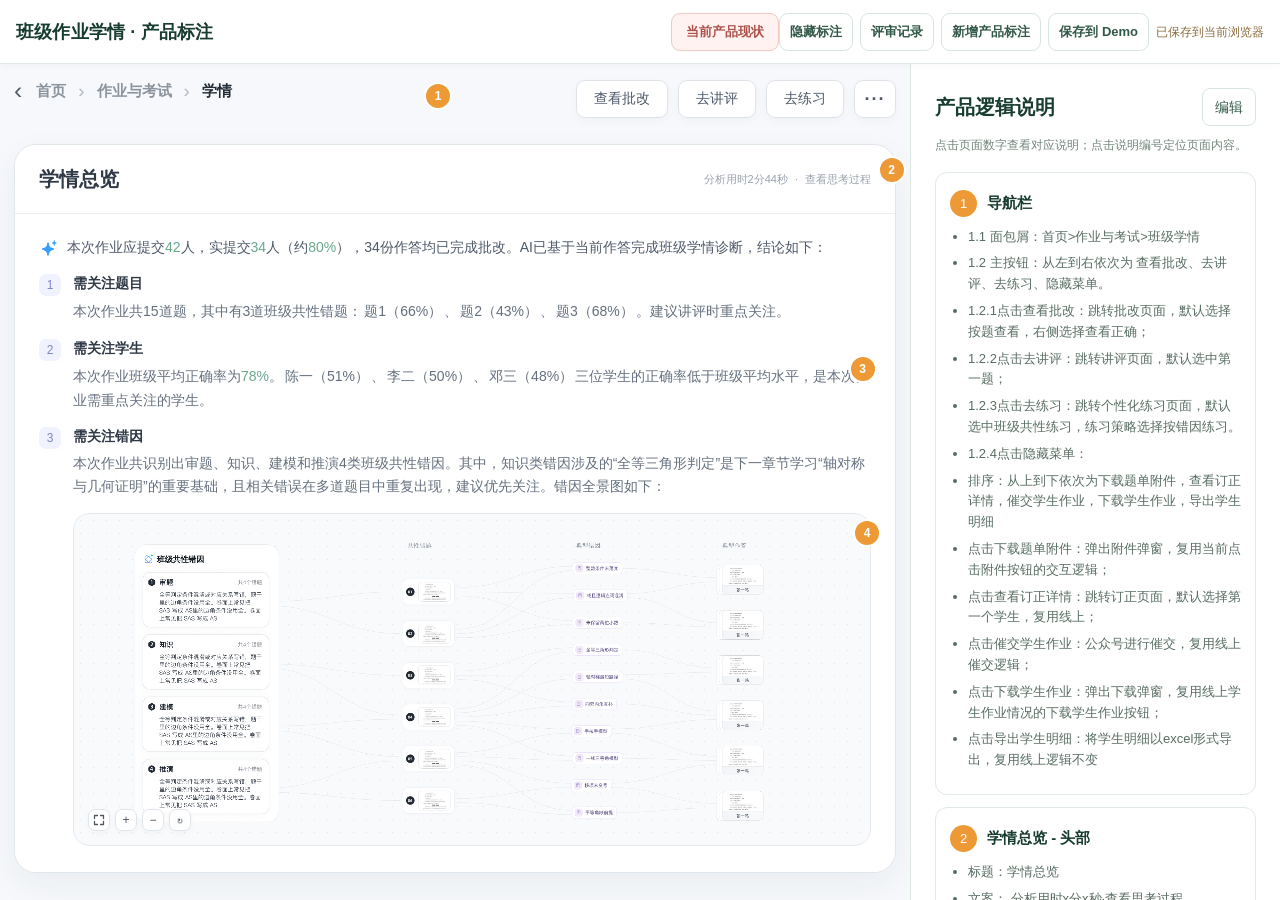
==== index.html @ 59b19a18 "Publish class homework learning report demo" ====
<!doctype html>
<html lang="zh-CN">
<head>
<meta charset="utf-8">
<meta name="viewport" content="width=device-width,initial-scale=1">
<title>飞象星球 · 智能作业</title>
<style>
:root{--blue:#237bff;--ink:#161d29}
*{box-sizing:border-box}
html,body{margin:0;min-height:100%;background:#fff!important;background-color:#fff!important}
body{font-family:-apple-system,BlinkMacSystemFont,"Segoe UI","PingFang SC","Microsoft YaHei",sans-serif;color:var(--ink)}
button{font:inherit}
.page{display:flex;min-height:100vh;overflow:hidden;background:#fff}
.left-sticker{flex:0 0 clamp(74px,9.28vh,180px);width:clamp(74px,9.28vh,180px);height:100vh;overflow:hidden;background:#fff}
.left-sticker img{display:block;width:100%;height:100%;object-fit:contain;object-position:left top}
.main{flex:1;min-width:0;min-height:100vh;overflow:hidden;background:#fff;background-color:#fff}
.header{height:104px;display:flex;justify-content:flex-end;align-items:flex-start;padding:32px 32px 0;background:#fff;background-color:#fff}
.header img{display:block;width:237px;height:42px;object-fit:contain;object-position:right top}
.content{width:min(1416px,calc(100% - 64px));margin:0 auto;background:#fff;background-color:#fff}
.welcome{display:block;width:515px;height:98px;object-fit:contain;object-position:left top;margin-top:36px}
.cards{display:grid;grid-template-columns:repeat(5,minmax(0,1fr));gap:clamp(14px,1.6vw,24px);width:100%;max-width:1416px;margin-top:44px}
.card{width:100%;height:auto;aspect-ratio:3/4;padding:0;border:0;border-radius:28px;background:transparent;cursor:pointer;overflow:hidden;box-shadow:0 6px 18px rgba(53,93,151,.05);transition:transform .22s ease,box-shadow .22s ease;position:relative;z-index:1}
.card img{display:block;width:100%;height:calc(100% + 6px);border-radius:28px;object-fit:cover;object-position:center top}
.card:hover{z-index:3;transform:scale(1.065);box-shadow:0 20px 36px rgba(53,93,151,.22)}
.next-screen{position:fixed;inset:0;z-index:50;display:flex;align-items:center;justify-content:center;overflow:hidden;background:#fff;cursor:pointer;pointer-events:auto}
.next-screen[hidden]{display:none}
.next-screen img{display:block;width:100vw;height:100vh;object-fit:contain}
@media(max-width:1500px){.cards{grid-template-columns:repeat(4,minmax(0,1fr));max-width:1104px}.card:last-child{grid-column:2}.content{width:min(1104px,calc(100% - 48px))}}
@media(max-width:1180px){.cards{grid-template-columns:repeat(3,minmax(0,1fr));max-width:840px}.card:last-child{grid-column:auto}.content{width:min(840px,calc(100% - 40px))}}
@media(max-width:900px){.header{padding-right:20px}.header img{width:190px;height:auto}.welcome{width:min(515px,100%);height:auto;margin-top:28px}.cards{grid-template-columns:repeat(2,minmax(0,1fr));max-width:552px}.content{width:calc(100% - 32px)}}
@media(max-width:620px){.header{height:82px;padding:20px 12px 0}.header img{width:170px}.content{width:calc(100% - 24px)}.welcome{margin-top:20px;width:100%}.cards{grid-template-columns:1fr;gap:16px;margin-top:32px}.card{width:min(264px,100%);margin:0 auto}.modal{padding:10px}}
</style>
<style>
.third-screen{position:fixed;inset:0;z-index:60;overflow:hidden;background:#fff;color:#161d29;font-family:-apple-system,BlinkMacSystemFont,"Segoe UI","PingFang SC","Microsoft YaHei",sans-serif}
.third-screen[hidden]{display:none}
.third-breadcrumb{position:absolute;top:3.1vh;left:2.7vw;display:flex;align-items:center;gap:clamp(10px,.75vw,22px);font-size:clamp(16px,.78vw,24px);font-weight:600;white-space:nowrap}
.crumb-back{font-size:clamp(26px,1.35vw,38px);font-weight:300;line-height:.7;margin-right:clamp(6px,.45vw,13px)}
.crumb-muted{color:#9ca1aa}
.crumb-chevron{color:#a4a8af;font-size:clamp(24px,1.15vw,34px);font-weight:300;line-height:.7}
.crumb-current{color:#20242b}
.third-divider{position:absolute;top:2.8vh;right:1.9vw;width:1px;height:2.5vh;background:#e9e9e9}
.third-user-bubble{position:absolute;top:7.6vh;right:19.9vw;padding:.88em 1.12em;border-radius:.9em;background:#D6EEFF;font-size:clamp(15px,.86vw,24px);font-weight:600;white-space:nowrap}
.third-response{position:absolute;top:16.2vh;left:23.1vw;right:19.9vw;display:flex;align-items:flex-start;gap:clamp(18px,1.1vw,32px);max-width:none}
.third-owl{display:block;flex:0 0 auto;width:clamp(54px,2.35vw,68px);height:clamp(54px,2.35vw,68px);object-fit:contain}
.third-response-text{flex:1;min-width:0;padding-top:.12em;font-size:clamp(16px,.82vw,24px);line-height:1.55;font-weight:400;white-space:normal;overflow-wrap:break-word}
.third-input-art{position:absolute;left:50%;bottom:2.2vh;display:block;width:min(43.05vw,1239px);height:auto;transform:translateX(-50%);pointer-events:none}
.global-back{position:fixed;left:clamp(18px,1.8vw,42px);bottom:clamp(18px,2.1vh,38px);z-index:100;display:grid;place-items:center;width:clamp(46px,3vw,58px);height:clamp(46px,3vw,58px);padding:0;border:1px solid rgba(34,50,72,.12);border-radius:50%;background:rgba(255,255,255,.96);color:#273344;box-shadow:0 8px 26px rgba(37,57,86,.16);cursor:pointer;transition:transform .18s ease,box-shadow .18s ease,background .18s ease;-webkit-appearance:none;appearance:none}
.global-back[hidden]{display:none}
.global-back:hover{transform:translateY(-2px) scale(1.04);background:#fff;box-shadow:0 12px 30px rgba(37,57,86,.22)}
.global-back:active{transform:translateY(0) scale(.97)}
.global-back-icon{display:block;font-size:clamp(24px,1.6vw,32px);font-weight:400;line-height:1;transform:translateY(-1px)}
</style>
<link rel="stylesheet" href="班级错因诊断CoT%20demo/assets/research-golden-v4.css?v=workflow-port-03">
<link rel="stylesheet" href="班级错因诊断CoT%20demo/assets/research-writing-school.css?v=workflow-port-03">
<script src="班级错因诊断CoT%20demo/assets/lucide-local.js" defer></script>
<script src="班级错因诊断CoT%20demo/assets/research-writing-school.js?v=workflow-port-05" defer></script>
<style>
.third-screen{overflow-x:hidden;overflow-y:auto}
.third-response{padding-bottom:0}
.third-response-text.workflow-response{--v4-blue:#F1F4F8;--v4-green:#F1F4F8;--v4-peach:#F1F4F8;--v4-boundary:#F1F4F8;padding-top:0;padding-bottom:clamp(150px,16vh,220px);font-size:14px;line-height:1.75}
.workflow-response .v4-stream{width:100%;min-width:0}
.workflow-response .v4-turn--canvas{grid-template-columns:minmax(0,1fr);gap:0;padding:0}
.workflow-response .v4-turn--canvas>.v4-avatar{display:none}
.workflow-response .v4-turn--canvas>.v4-turn-main{grid-column:1}
.workflow-response .v4-turn-lead{max-width:none;margin-top:0}
.workflow-response .v4-research-canvas{width:100%;margin-top:28px}
.third-user-bubble,.third-response{opacity:0;transform:translateY(12px);transition:opacity .38s ease,transform .38s ease}
.third-screen.is-user-visible .third-user-bubble{opacity:1;transform:translateY(0)}
.third-screen.is-ai-visible .third-response{opacity:1;transform:translateY(0)}
.workflow-response .v4-turn-lead{margin:0 0 22px;font-size:clamp(16px,.82vw,24px);line-height:1.55;color:#161d29}
.workflow-response .v4-research-canvas{background:#fff!important}
.workflow-response .v4-canvas-head,.workflow-response .v4-canvas-foot{background:#fff!important}
.third-user-bubble,
.workflow-response .v4-canvas-state,
.workflow-response .v4-canvas-state i,
.workflow-response .v4-stage-marker,
.workflow-response .v4-research-stage.is-complete .v4-stage-marker,
.workflow-response .v4-stage-heading-side small,
.workflow-response .v4-activity,
.workflow-response .v4-activity header,
.workflow-response .v4-research-contract,
.workflow-response .v4-boundary-note,
.workflow-response .v4-summary-check,
.workflow-response .v4-funnel,
.workflow-response .v4-state,
.workflow-response .v4-state.is-calibrated,
.workflow-response .v4-evidence-row.is-support,
.workflow-response .v4-evidence-row.is-limit,
.workflow-response .v4-evidence-row.is-review,
.workflow-response .v4-calibrated,
.workflow-response .v4-support-row>span,
.workflow-response .v4-chain-record,
.workflow-response .v4-source-grid,
.workflow-response .v4-analysis-table,
.workflow-response .v4-analysis-table th,
.workflow-response .v4-lineage-flow,
.workflow-response .v4-index-axis,
.workflow-response .v4-standard-map>div,
.workflow-response .v4-index-result,
.workflow-response .v4-triple-note article,
.workflow-response .v4-job-list,
.workflow-response .v4-job-status,
.workflow-response .v4-discovery-grid article,
.workflow-response .v4-discovery-grid article:nth-child(2),
.workflow-response .v4-evidence-scan,
.workflow-response .v4-conflict-callout,
.workflow-response .v4-chain-step>span,
.workflow-response .v4-chain-step>div,
.workflow-response .v4-chain-step.is-support>span,
.workflow-response .v4-chain-step.is-support>div,
.workflow-response .v4-chain-step.is-limit>span,
.workflow-response .v4-chain-step.is-limit>div,
.workflow-response .v4-chain-step.is-final>span,
.workflow-response .v4-chain-step.is-final>div,
.workflow-response .v4-cross-row,
.workflow-response .v4-hypothesis-list article,
.workflow-response .v4-boundary-strip,
.workflow-response .v4-dimension-grid,
.workflow-response .v4-dimension-grid b.is-strong,
.workflow-response .v4-dimension-grid b.is-medium,
.workflow-response .v4-dimension-grid b.is-weak,
.workflow-response .v4-plan-column,
.workflow-response .v4-final-boundary,
.workflow-response .v4-report-sections{background:#F1F4F8!important}
.workflow-response .v4-research-canvas[data-intro-pending="true"]{display:none}
.third-input-art{position:fixed;z-index:75;opacity:0;transform:translateX(-50%) translateY(18px);transition:opacity .3s ease,transform .3s ease}
.third-screen.is-workflow-complete .third-input-art{opacity:1;transform:translateX(-50%) translateY(0)}
.landing-screen{position:fixed;inset:0;z-index:90;overflow:hidden;background:#fff}
.landing-screen[hidden]{display:none}
.landing-canvas{position:absolute;inset:0;width:100vw;height:100vh;overflow:hidden;background:#fff}
.landing-base{position:absolute;inset:0;display:block;width:100%;height:100%;object-fit:fill;pointer-events:none;user-select:none}
.landing-breadcrumb{position:absolute;left:2.2222%;top:2.2051%;display:block;width:22.2222%;height:auto;pointer-events:none;user-select:none}
.landing-tabs{position:absolute;left:43.6806%;top:2.2051%;display:block;width:12.6389%;height:auto;pointer-events:none;user-select:none}
.landing-reveal{position:absolute;left:1.3194%;top:8.2139%;width:97.3611%;height:90.0221%;overflow:hidden;pointer-events:none}
.landing-art{display:block;width:100%;height:100%;object-fit:contain;object-position:center center;clip-path:inset(0 90% 0 0);will-change:clip-path;transition:opacity .12s ease}
.landing-art-highlight{position:absolute;inset:0;display:block;width:100%;height:100%;object-fit:contain;object-position:center center;opacity:0;pointer-events:none;user-select:none;transition:opacity .12s ease}
.landing-screen.is-revealing .landing-art{animation:landing-unfold 5s cubic-bezier(.22,.72,.2,1) forwards}
.landing-screen.has-question-toggled .landing-art{animation:none!important;clip-path:inset(0)!important;opacity:0}
.landing-screen.has-question-toggled .landing-art-highlight{opacity:1}
.landing-question-toggle-hit{position:absolute;left:11.3%;top:12%;z-index:7;width:12.4%;height:84%;padding:0;border:0;background:transparent;cursor:pointer;-webkit-appearance:none;appearance:none}
.landing-question-toggle-hit:focus{outline:none}
.landing-question-toggle-hit:focus-visible{border-radius:24px;box-shadow:0 0 0 3px rgba(99,75,215,.2)}
.landing-detail-hit{position:absolute;left:50%;top:2.2051%;z-index:7;width:6.3195%;aspect-ratio:182/72;padding:0;border:0;background:transparent;cursor:pointer;-webkit-appearance:none;appearance:none}
.detail-screen{position:fixed;inset:0;z-index:95;overflow:hidden;background:#fff}
.detail-screen[hidden]{display:none}
.detail-page{position:absolute;inset:0;width:100vw;height:100vh;overflow:hidden;background:#fff}
.detail-page::before{content:"";position:absolute;left:0;right:0;top:0;z-index:3;height:6.65%;background:#fff;pointer-events:none}
.detail-base{position:absolute;inset:0;z-index:0;display:block;width:100%;height:100%;object-fit:fill;pointer-events:none;user-select:none}
.detail-content-scroll{position:absolute;left:20%;top:8.7%;z-index:1;width:66.5%;height:87.2%;overflow-x:hidden;overflow-y:auto;overscroll-behavior:contain;scrollbar-width:none;-ms-overflow-style:none;background:transparent;border-radius:1.5vw}
.detail-content-scroll::-webkit-scrollbar{display:none;width:0;height:0}
.detail-content{display:block;width:100%;max-width:none;height:auto;aspect-ratio:auto;margin:0;object-fit:contain;pointer-events:none;user-select:none}
.detail-index{position:absolute;left:2.15%;top:33.1%;z-index:2;display:block;width:clamp(180px,9.7vw,310px);height:auto;pointer-events:none;user-select:none}
.detail-ai{position:absolute;right:.42%;bottom:.32%;z-index:2;display:block;width:clamp(66px,4.2vw,152px);height:auto;pointer-events:none;user-select:none}
.detail-breadcrumb{position:absolute;left:2.2222%;top:1.2%;z-index:4;display:block;width:18.9%;height:auto;pointer-events:none;user-select:none}
.detail-tabs{position:absolute;left:44.62%;top:1.2%;z-index:4;display:block;width:10.76%;height:auto;pointer-events:none;user-select:none}
.detail-summary-hit{position:absolute;left:44.62%;top:1.2%;z-index:5;width:5.38%;height:2.94%;padding:0;border:0;background:transparent;cursor:pointer;-webkit-appearance:none;appearance:none}
.diagnosis-ai-trigger{position:absolute;right:1.15%;bottom:1.15%;z-index:8;width:clamp(54px,4.4vw,90px);aspect-ratio:1;padding:0;border:0;border-radius:50%;background:transparent;cursor:pointer;-webkit-appearance:none;appearance:none}
.ai-float{position:fixed;inset:0;z-index:140;display:block;width:100vw;height:100vh;padding:0;border:0;background:#fff;cursor:pointer;-webkit-appearance:none;appearance:none}
.ai-float[hidden]{display:none}
.ai-float-image{display:block;width:100%;height:100%;object-fit:cover;object-position:center;pointer-events:none;user-select:none}
@keyframes landing-unfold{0%{clip-path:inset(0 90% 0 0)}100%{clip-path:inset(0 0 0 0)}}
@media(max-width:1100px){.third-response{left:14vw;right:7vw}.third-user-bubble{right:7vw}}
@media(max-width:720px){.third-response{left:5vw;right:4vw;gap:12px}.third-owl{width:36px;height:36px}.third-user-bubble{right:4vw;max-width:70vw;white-space:normal}.third-input-art{width:76vw}}
</style>
<style id="generation-flow-v2">
.third-screen{background:radial-gradient(circle at 54% 23%,rgba(185,255,246,.6) 0,rgba(219,253,255,.42) 28%,transparent 54%),linear-gradient(135deg,#f8feff 0%,#eefcff 48%,#f3fff9 100%)!important;overflow-x:hidden!important;overflow-y:auto!important;scroll-behavior:smooth}
.third-screen::-webkit-scrollbar{display:none}.third-screen{scrollbar-width:none}
.third-breadcrumb{position:fixed!important;z-index:88;top:3.1vh!important;left:2.7vw!important}
.third-divider,.third-user-bubble,.third-input-art,.third-response>.third-owl{display:none!important}
.generation-thinking{position:fixed;z-index:72;inset:0;width:100vw;height:100dvh;display:flex;flex-direction:column;align-items:center;justify-content:center;gap:clamp(26px,3vh,46px);opacity:0;visibility:hidden;transform:translateY(12px);transition:opacity .42s ease,transform .42s ease,visibility .42s}
.third-screen.is-thinking .generation-thinking{opacity:1;visibility:visible;transform:translateY(0)}
.generation-avatar-card{display:grid;place-items:center;overflow:visible;background:transparent!important;border:0!important;box-shadow:none!important}
.generation-avatar-card img{display:block;width:100%;height:100%;object-fit:contain;border-radius:50%;filter:drop-shadow(0 20px 30px rgba(24,194,187,.18)) drop-shadow(0 6px 12px rgba(41,55,73,.08))}
.generation-avatar-card--large{width:clamp(116px,7.5vw,172px);aspect-ratio:1;margin:0 auto;border-radius:50%}
.generation-thinking-label{margin:0;font-size:clamp(28px,1.65vw,48px);font-weight:500;letter-spacing:.03em}
.generation-thinking-label span{color:transparent;background:linear-gradient(102deg,#1e2936 15%,#1e2936 34%,#83efe5 49%,#fff 52%,#83efe5 56%,#1e2936 70%,#1e2936 86%);background-size:260% 100%;background-clip:text;-webkit-background-clip:text;animation:generation-shimmer 1.55s linear infinite}
.generation-progress-head{width:min(1500px,67vw);margin:0 auto;padding-top:clamp(126px,13vh,200px);opacity:0;visibility:hidden;transform:translateY(18px);transition:opacity .45s ease,transform .45s ease,visibility .45s}
.third-screen.is-processing .generation-progress-head,.third-screen.is-workflow-complete .generation-progress-head{opacity:1;visibility:visible;transform:translateY(0)}
.generation-avatar-card--small{width:clamp(116px,7.5vw,172px);aspect-ratio:1;margin:0 auto;border-radius:50%;box-shadow:none!important}
.generation-elapsed{margin:clamp(26px,3.3vh,46px) 0 clamp(18px,2vh,30px);font-size:clamp(16px,.92vw,24px);color:#68727d;font-weight:500}
.generation-rule{height:1px;background:rgba(78,104,115,.18)}
.third-response{position:static!important;display:block!important;width:min(1500px,67vw)!important;margin:clamp(30px,3.5vh,54px) auto 0!important;padding:0 0 24px!important;opacity:0!important;visibility:hidden!important;transform:translateY(22px)!important;transition:opacity .45s ease .12s,transform .45s ease .12s,visibility .45s!important}
.third-screen.is-processing .third-response,.third-screen.is-workflow-complete .third-response{opacity:1!important;visibility:visible!important;transform:translateY(0)!important}
.third-response-text.workflow-response{padding:0!important;font-size:14px!important;line-height:1.72!important}
.workflow-response .v4-turn-lead{display:none!important}
.workflow-response .v4-research-canvas{overflow:visible!important;margin-top:0!important;border:0!important;border-radius:0!important;background:transparent!important;box-shadow:none!important}
.workflow-response .v4-canvas-head{display:none!important}
.workflow-response .v4-research-timeline{padding-top:0!important;background:transparent!important}
.workflow-response .v4-canvas-foot{margin-top:8px;padding-right:0!important;padding-left:58px!important;border-top-color:rgba(78,104,115,.15)!important;background:transparent!important}
body .third-screen .workflow-response .v4-research-canvas,
body .third-screen .workflow-response .v4-research-canvas *{background-color:transparent!important;background-image:none!important;box-shadow:none!important}
.generation-complete{width:min(1500px,67vw);margin:26px auto 110px;padding:22px 24px;display:flex;align-items:center;gap:16px;border:1px solid rgba(72,108,113,.14);border-radius:20px;background:rgba(255,255,255,.86);box-shadow:0 14px 36px rgba(55,91,102,.09);opacity:0;transform:translateY(18px);transition:opacity .4s ease,transform .4s ease}
.generation-complete[hidden]{display:none}.third-screen.is-workflow-complete .generation-complete{opacity:1;transform:translateY(0)}
.generation-complete-mark{display:grid;place-items:center;flex:0 0 34px;width:34px;height:34px;border-radius:50%;background:#eef3f5;color:#3f756d;font-size:20px;font-weight:700}
.generation-complete>div{flex:1;min-width:0}.generation-complete strong{display:block;font-size:17px;color:#29343c}.generation-complete p{margin:5px 0 0;color:#7a838c;font-size:14px}
.generation-complete button{flex:0 0 auto;padding:12px 22px;border:0;border-radius:13px;background:#202b38;color:#fff;font-size:15px;font-weight:650;cursor:pointer;box-shadow:0 8px 18px rgba(32,43,56,.16);transition:transform .18s ease,box-shadow .18s ease}.generation-complete button:hover{transform:translateY(-2px);box-shadow:0 12px 24px rgba(32,43,56,.22)}
@keyframes generation-shimmer{0%{background-position:130% 0}100%{background-position:-130% 0}}
@keyframes generation-breathe{0%,100%{transform:scale(1);box-shadow:0 24px 52px rgba(24,194,187,.18),0 8px 20px rgba(41,55,73,.09)}50%{transform:scale(1.025);box-shadow:0 30px 66px rgba(24,194,187,.26),0 10px 24px rgba(41,55,73,.1)}}
@keyframes generation-avatar-breathe{0%,100%{transform:scale(1)}50%{transform:scale(1.025)}}
@media(max-width:1100px){.generation-progress-head,.third-response,.generation-complete{width:min(86vw,980px)!important}}
@media(max-width:720px){.generation-avatar-card--large{width:clamp(116px,7.5vw,172px)}.generation-progress-head{padding-top:110px}.generation-progress-head,.third-response,.generation-complete{width:90vw!important}.generation-complete{align-items:flex-start;flex-wrap:wrap}.generation-complete button{width:100%}}
</style>
<style id="generation-plan-comparison">
.flow-plan-switcher{position:fixed;top:clamp(16px,2.15vh,34px);right:clamp(20px,2.35vw,54px);z-index:160;display:flex;align-items:center;gap:4px;padding:4px;border:1px solid rgba(66,91,99,.14);border-radius:14px;background:rgba(255,255,255,.84);box-shadow:0 10px 28px rgba(45,78,88,.1);backdrop-filter:blur(16px);-webkit-backdrop-filter:blur(16px)}
.flow-plan-tab{min-width:78px;height:36px;padding:0 17px;border:0;border-radius:10px;background:transparent;color:#7b858e;font-size:14px;font-weight:650;cursor:pointer;transition:background .2s ease,color .2s ease,box-shadow .2s ease,transform .2s ease;-webkit-appearance:none;appearance:none}
.flow-plan-tab:hover{color:#29343c;background:rgba(239,247,247,.86)}
.flow-plan-tab:active{transform:scale(.97)}
.flow-plan-tab[aria-selected="true"]{background:#202b38;color:#fff;box-shadow:0 6px 14px rgba(32,43,56,.18)}
.flow-plan-tab:focus-visible{outline:3px solid rgba(36,190,176,.24);outline-offset:2px}
.plan-two-view{display:none;position:relative;z-index:70;width:100%;min-height:100vh;padding:clamp(102px,11vh,154px) 0 clamp(82px,9vh,132px)}
.third-screen[data-flow-plan="plan-two"]>.generation-thinking,
.third-screen[data-flow-plan="plan-two"]>.generation-progress-head,
.third-screen[data-flow-plan="plan-two"]>.third-user-bubble,
.third-screen[data-flow-plan="plan-two"]>.third-response,
.third-screen[data-flow-plan="plan-two"]>.generation-complete{display:none!important}
.third-screen[data-flow-plan="plan-two"]>.plan-two-view{display:block}
.plan-two-preparing{display:none;position:fixed;inset:0;z-index:74;align-items:center;justify-content:center;flex-direction:column;gap:24px;padding:90px 24px 30px;text-align:center;pointer-events:none}
.third-screen[data-flow-plan="plan-two"].is-thinking .plan-two-preparing{display:flex}
.plan-two-preparing-avatar{width:clamp(116px,7.5vw,172px);aspect-ratio:1;margin:0 auto}
.plan-two-preparing-avatar img{display:block;width:100%;height:100%;object-fit:contain;border-radius:50%;filter:drop-shadow(0 20px 30px rgba(24,194,187,.18)) drop-shadow(0 6px 12px rgba(41,55,73,.08))}
.plan-two-preparing h2{margin:0;color:#202b38;font-size:clamp(26px,1.45vw,40px);font-weight:650;letter-spacing:.02em}
.plan-two-preparing p{margin:-12px 0 0;color:#728087;font-size:clamp(14px,.82vw,19px)}
.plan-two-preparing-data{display:flex;flex-wrap:wrap;justify-content:center;gap:9px;margin-top:4px}
.plan-two-preparing-data span{padding:7px 12px;border:1px solid rgba(73,118,118,.12);border-radius:999px;background:rgba(255,255,255,.68);color:#65777a;font-size:12px;font-weight:600}
.plan-two-process{display:none;width:min(1180px,76vw);margin:0 auto}
.third-screen[data-flow-plan="plan-two"].is-processing .plan-two-process,
.third-screen[data-flow-plan="plan-two"].is-workflow-complete .plan-two-process{display:block}
.plan-two-status{position:sticky;top:clamp(74px,7.6vh,108px);z-index:82;display:grid;grid-template-columns:auto minmax(0,1fr) auto;align-items:center;gap:16px;margin-bottom:18px;padding:14px 18px;border:1px solid rgba(65,108,109,.14);border-radius:20px;background:rgba(255,255,255,.88);box-shadow:0 14px 34px rgba(48,84,91,.1);backdrop-filter:blur(18px);-webkit-backdrop-filter:blur(18px)}
.plan-two-status-avatar{width:58px;height:58px}
.plan-two-status-avatar img{display:block;width:100%;height:100%;object-fit:contain;border-radius:50%;filter:drop-shadow(0 8px 14px rgba(24,194,187,.14))}
.plan-two-status-copy{min-width:0}
.plan-two-status-kicker{display:block;margin-bottom:3px;color:#2d8e84;font-size:12px;font-weight:700;letter-spacing:.08em}
.plan-two-status-title{display:flex;align-items:baseline;gap:12px;min-width:0}
.plan-two-status-title strong{overflow:hidden;color:#26343b;font-size:18px;font-weight:680;text-overflow:ellipsis;white-space:nowrap}
.plan-two-status-title span{flex:0 0 auto;color:#899397;font-size:12px}
.plan-two-status-meta{text-align:right}
.plan-two-status-count{display:block;color:#253239;font-size:16px;font-weight:750}
.plan-two-status-time{display:block;margin-top:4px;color:#7a878d;font-size:12px;font-variant-numeric:tabular-nums}
.plan-two-principle{display:flex;align-items:center;justify-content:space-between;gap:16px;margin:0 0 16px;padding:12px 16px;border:1px solid rgba(68,121,116,.11);border-radius:14px;background:rgba(236,250,248,.68);color:#607477;font-size:13px}
.plan-two-principle strong{color:#356e68;font-weight:700}
.plan-two-principle span:last-child{color:#809094;white-space:nowrap}
.plan-two-timeline{display:grid;gap:12px}
.plan-two-step{display:grid;grid-template-columns:42px minmax(0,1fr);gap:14px;padding:16px 18px;border:1px solid rgba(72,108,113,.12);border-radius:18px;background:rgba(255,255,255,.62);box-shadow:0 5px 16px rgba(54,89,96,.035);transition:border-color .28s ease,background .28s ease,box-shadow .28s ease,transform .28s ease,opacity .28s ease}
.plan-two-step.is-pending{opacity:.55}
.plan-two-step.is-current{border-color:rgba(32,174,161,.34);background:rgba(255,255,255,.92);box-shadow:0 14px 32px rgba(39,126,122,.11);transform:translateY(-1px)}
.plan-two-step.is-done{background:rgba(249,253,252,.78)}
.plan-two-step-marker{display:grid;place-items:center;width:34px;height:34px;margin-top:1px;border:1px solid rgba(100,121,123,.2);border-radius:50%;background:#fff;color:#889397;font-size:13px;font-weight:750}
.plan-two-step.is-current .plan-two-step-marker{border-color:rgba(28,177,163,.28);background:#e9faf7;color:#167e75;box-shadow:0 0 0 7px rgba(35,190,176,.08);animation:plan-two-pulse 1.5s ease-in-out infinite}
.plan-two-step.is-done .plan-two-step-marker{border-color:rgba(62,130,117,.18);background:#edf7f4;color:#33766a}
.plan-two-step-copy{min-width:0}
.plan-two-step-head{display:flex;align-items:baseline;justify-content:space-between;gap:18px}
.plan-two-step-title{min-width:0}
.plan-two-step-title span{display:block;margin-bottom:3px;color:#929ba0;font-size:11px;font-weight:700;letter-spacing:.06em}
.plan-two-step-title strong{display:block;color:#34444a;font-size:16px;font-weight:680}
.plan-two-step-state{flex:0 0 auto;color:#8b969a;font-size:12px;font-weight:650}
.plan-two-step.is-current .plan-two-step-state{color:#1f8c82}
.plan-two-step.is-done .plan-two-step-state{color:#49786f}
.plan-two-step-summary{margin:6px 0 0;color:#7e8a8e;font-size:13px;line-height:1.55}
.plan-two-step-detail{display:flex;flex-wrap:wrap;gap:8px;margin-top:11px}
.plan-two-data{display:flex;align-items:baseline;gap:6px;padding:7px 10px;border:1px solid rgba(78,112,113,.1);border-radius:10px;background:rgba(241,247,247,.76);color:#859094;font-size:11px}
.plan-two-data strong{color:#506267;font-size:12px;font-weight:680}
.plan-two-step.is-current .plan-two-data{background:#f0faf8}
.plan-two-complete{display:flex;align-items:center;gap:16px;margin-top:18px;padding:20px 22px;border:1px solid rgba(57,126,116,.15);border-radius:20px;background:rgba(255,255,255,.9);box-shadow:0 16px 36px rgba(49,91,95,.1)}
.plan-two-complete[hidden]{display:none}
.plan-two-complete-mark{display:grid;place-items:center;flex:0 0 38px;width:38px;height:38px;border-radius:50%;background:#eaf7f4;color:#2d7c70;font-size:20px;font-weight:750}
.plan-two-complete-copy{flex:1;min-width:0}
.plan-two-complete-copy strong{display:block;color:#26343b;font-size:17px}
.plan-two-complete-copy p{margin:5px 0 0;color:#7b878c;font-size:13px}
.plan-two-complete button{flex:0 0 auto;padding:12px 22px;border:0;border-radius:13px;background:#202b38;color:#fff;font-size:14px;font-weight:680;cursor:pointer;box-shadow:0 8px 18px rgba(32,43,56,.16)}
.plan-two-complete button:hover{transform:translateY(-1px);box-shadow:0 11px 23px rgba(32,43,56,.21)}
@keyframes plan-two-pulse{0%,100%{box-shadow:0 0 0 7px rgba(35,190,176,.07)}50%{box-shadow:0 0 0 11px rgba(35,190,176,.025)}}
@media(max-width:1100px){.plan-two-process{width:88vw}.flow-plan-switcher{right:18px}.third-breadcrumb{max-width:58vw;overflow:hidden;text-overflow:ellipsis}.plan-two-principle span:last-child{display:none}}
@media(max-width:720px){.flow-plan-switcher{top:12px;right:10px}.flow-plan-tab{min-width:62px;height:32px;padding:0 12px;font-size:12px}.plan-two-view{padding-top:92px}.plan-two-process{width:92vw}.plan-two-status{top:62px;grid-template-columns:auto minmax(0,1fr);padding:11px 13px}.plan-two-status-avatar{width:46px;height:46px}.plan-two-status-meta{grid-column:2;text-align:left;display:flex;gap:10px}.plan-two-status-time{margin-top:0}.plan-two-step{grid-template-columns:34px minmax(0,1fr);gap:10px;padding:14px}.plan-two-step-marker{width:30px;height:30px}.plan-two-step-head{display:block}.plan-two-step-state{display:block;margin-top:4px}.plan-two-complete{align-items:flex-start;flex-wrap:wrap}.plan-two-complete button{width:100%}}
@media(prefers-reduced-motion:reduce){.plan-two-step,.plan-two-step-marker,.flow-plan-tab{animation:none!important;transition:none!important}}
</style>
<style id="generation-two-plan-switcher-style">
.flow-plan-switcher{position:fixed;top:clamp(16px,2.15vh,34px);right:clamp(20px,2.35vw,54px);z-index:160;display:flex;align-items:center;gap:4px;padding:4px;border:1px solid rgba(66,91,99,.14);border-radius:14px;background:rgba(255,255,255,.84);box-shadow:0 10px 28px rgba(45,78,88,.1);backdrop-filter:blur(16px);-webkit-backdrop-filter:blur(16px)}
.flow-plan-tab{min-width:78px;height:36px;padding:0 17px;border:0;border-radius:10px;background:transparent;color:#7b858e;font-size:14px;font-weight:650;cursor:pointer;transition:background .2s ease,color .2s ease,box-shadow .2s ease,transform .2s ease;-webkit-appearance:none;appearance:none}
.flow-plan-tab:hover{color:#29343c;background:rgba(239,247,247,.86)}
.flow-plan-tab:active{transform:scale(.97)}
.flow-plan-tab[aria-selected="true"]{background:#202b38;color:#fff;box-shadow:0 6px 14px rgba(32,43,56,.18)}
.flow-plan-tab:focus-visible{outline:3px solid rgba(36,190,176,.24);outline-offset:2px}
@media(max-width:1100px){.flow-plan-switcher{right:18px}.third-breadcrumb{max-width:58vw;overflow:hidden;text-overflow:ellipsis}}
@media(max-width:720px){.flow-plan-switcher{top:12px;right:10px}.flow-plan-tab{min-width:62px;height:32px;padding:0 12px;font-size:12px}}
@media(prefers-reduced-motion:reduce){.flow-plan-tab{animation:none!important;transition:none!important}}
</style>
<style id="generation-plan-two-scheme-one-style">
#planTwoView{padding:0;min-height:100vh}
#planTwoView>.generation-thinking{display:flex}
#planTwoView>.generation-progress-head{display:block}
#planTwoView>.third-response{display:block}
#planTwoView>.generation-complete{display:flex}
#planTwoView>.generation-complete[hidden]{display:none}
.third-screen[data-flow-plan="plan-two"].is-thinking #planTwoView>.generation-progress-head,
.third-screen[data-flow-plan="plan-two"].is-thinking #planTwoView>.third-response,
.third-screen[data-flow-plan="plan-two"].is-thinking #planTwoView>.generation-complete{opacity:0!important;visibility:hidden!important}
.third-screen[data-flow-plan="plan-two"].is-processing #planTwoView>.generation-thinking,
.third-screen[data-flow-plan="plan-two"].is-workflow-complete #planTwoView>.generation-thinking{opacity:0!important;visibility:hidden!important}
#planTwoView .v4-research-canvas{overflow:visible!important;margin-top:0!important;border:0!important;border-radius:0!important;background:transparent!important;box-shadow:none!important}
#planTwoView .v4-canvas-head{display:none!important}
#planTwoView .v4-research-timeline{padding-top:0!important;background:transparent!important}
#planTwoView .v4-canvas-foot{margin-top:8px;padding-right:0!important;padding-left:58px!important;border-top-color:rgba(78,104,115,.15)!important;background:transparent!important}
#planTwoView .v4-stage-copy{color:#667276}
#planTwoView .v4-method-note{display:grid;grid-template-columns:repeat(3,minmax(0,1fr));gap:10px;margin:12px 0}
#planTwoView .v4-method-note article{padding:13px 14px;border:1px solid rgba(82,106,108,.12);border-radius:12px;background:#f1f4f8}
#planTwoView .v4-method-note b{display:block;margin-bottom:5px;color:#475b60;font-size:12px}
#planTwoView .v4-method-note p{margin:0;color:#778488;font-size:11px;line-height:1.55}
@media(max-width:720px){#planTwoView .v4-method-note{grid-template-columns:1fr}}
</style>
<style id="generation-plan-three-natural-log">
.third-screen[data-flow-plan="plan-three"]>.generation-thinking,
.third-screen[data-flow-plan="plan-three"]>.generation-progress-head,
.third-screen[data-flow-plan="plan-three"]>.third-user-bubble,
.third-screen[data-flow-plan="plan-three"]>.third-response,
.third-screen[data-flow-plan="plan-three"]>.generation-complete{display:none!important}
.plan-three-view{display:none;position:relative;z-index:70;width:100%;min-height:100vh;color:#263239}
.third-screen[data-flow-plan="plan-three"]>.plan-three-view{display:block}
#planThreeView>.generation-thinking{display:flex}
.plan-three-log{display:none;width:min(1120px,76vw);margin:0 auto;padding:clamp(112px,11.5vh,158px) 0 clamp(92px,10vh,150px)}
.third-screen[data-flow-plan="plan-three"].is-processing .plan-three-log,
.third-screen[data-flow-plan="plan-three"].is-workflow-complete .plan-three-log{display:block}
.plan-three-progress-avatar{display:flex;justify-content:center;margin:0 auto clamp(26px,3.3vh,46px)}
.plan-three-progress-avatar .generation-avatar-card--small{flex:0 0 auto}
.plan-three-meta{display:flex;align-items:center;justify-content:space-between;gap:16px;margin:0 0 18px;color:#7b868b;font-size:14px;font-variant-numeric:tabular-nums}
.plan-three-meta strong{color:#5f6b71;font-weight:650}
.plan-three-rule{height:1px;margin-bottom:clamp(30px,3.4vh,48px);background:rgba(78,104,115,.17)}
.plan-three-stream{display:grid;gap:clamp(26px,3vh,42px)}
.plan-three-turn{opacity:0;transform:translateY(14px);animation:plan-three-enter .42s ease forwards}
.plan-three-turn p{max-width:1000px;margin:0;color:#37444b;font-size:clamp(16px,1vw,20px);font-weight:520;line-height:1.82;letter-spacing:.005em}
.plan-three-turn p strong{color:#243038;font-weight:700}
.plan-three-turn p.is-typing:after{display:inline-block;width:2px;height:1em;margin-left:3px;background:#4c8d86;vertical-align:-.12em;content:"";animation:plan-three-caret .72s steps(1,end) infinite}
.plan-three-actions{display:grid;gap:7px;margin-top:14px}
.plan-three-action{position:relative;display:grid;grid-template-columns:17px auto minmax(160px,1fr) auto;align-items:center;gap:9px;width:100%;max-width:100%;margin:0;padding:7px 0;color:#8a9498;font-size:13px;line-height:1.5;overflow:hidden;animation:plan-three-action-enter .3s ease both}
.plan-three-action svg{flex:0 0 auto;width:17px;height:17px;stroke-width:1.8}
.plan-three-action-label{flex:0 0 auto;color:#7f8a8e}
.plan-three-action strong{overflow:hidden;color:#69767a;font-weight:620;text-overflow:ellipsis;white-space:nowrap}
.plan-three-action-result{color:#8d979a;font-size:12px;text-align:right;white-space:nowrap}
.plan-three-action.is-current{color:#43847c}
.plan-three-action.is-current .plan-three-action-label{color:#398a81}
.plan-three-action.is-current strong{color:#526b6c}
.plan-three-action.is-current:after{position:absolute;inset:0;content:"";background:linear-gradient(100deg,transparent 20%,rgba(255,255,255,.85) 45%,transparent 70%);transform:translateX(-130%);animation:plan-three-shimmer 1.8s ease-in-out infinite;pointer-events:none}
.plan-three-action.is-complete{color:#6d8b85;opacity:.82}
.plan-three-action.is-complete .plan-three-action-label,.plan-three-action.is-complete strong{color:#71817f}
.plan-three-result{display:none;margin-top:clamp(38px,4.5vh,64px);padding:22px 24px;border:1px solid rgba(58,126,116,.15);border-radius:18px;background:rgba(255,255,255,.76);box-shadow:0 14px 34px rgba(49,91,95,.08)}
.plan-three-result.is-visible{display:flex;align-items:center;gap:18px;animation:plan-three-enter .45s ease forwards}
.plan-three-result-copy{flex:1;min-width:0}
.plan-three-result-copy strong{display:block;color:#26343b;font-size:17px}
.plan-three-result-copy p{margin:6px 0 0;color:#77858a;font-size:13px;line-height:1.65}
.plan-three-result button{flex:0 0 auto;padding:12px 22px;border:0;border-radius:13px;background:#202b38;color:#fff;font-size:14px;font-weight:680;cursor:pointer;box-shadow:0 8px 18px rgba(32,43,56,.16);transition:transform .18s ease,box-shadow .18s ease}
.plan-three-result button:hover{transform:translateY(-1px);box-shadow:0 11px 23px rgba(32,43,56,.21)}
@keyframes plan-three-enter{to{opacity:1;transform:translateY(0)}}
@keyframes plan-three-shimmer{to{transform:translateX(130%)}}
@keyframes plan-three-action-enter{from{opacity:0;transform:translateY(6px)}to{opacity:1;transform:translateY(0)}}
@keyframes plan-three-caret{0%,48%{opacity:1}49%,100%{opacity:0}}
@media(max-width:1100px){.plan-three-log{width:86vw}}
@media(max-width:720px){.plan-three-log{width:90vw;padding-top:96px}.plan-three-meta{font-size:12px}.plan-three-turn p{font-size:15px}.plan-three-action{grid-template-columns:17px auto minmax(0,1fr);align-items:flex-start;width:100%;font-size:12px}.plan-three-action strong{white-space:normal}.plan-three-action-result{grid-column:3;text-align:left;white-space:normal}.plan-three-result.is-visible{align-items:flex-start;flex-wrap:wrap}.plan-three-result button{width:100%}}
@media(prefers-reduced-motion:reduce){.plan-three-turn,.plan-three-result,.plan-three-action,.plan-three-action:after,.plan-three-turn p:after{animation:none!important}.plan-three-turn{opacity:1;transform:none}}
</style>
<style id="generation-direct-workflow-style">
.page{display:none!important}
.generation-workflow-intro{width:min(100%,1040px);margin:0 0 clamp(28px,3.2vh,44px);color:#536168;font-size:clamp(15px,.92vw,19px);font-weight:520;line-height:1.85;letter-spacing:.005em;animation:generation-workflow-intro-in .42s ease both}
@keyframes generation-workflow-intro-in{from{opacity:0;transform:translateY(10px)}to{opacity:1;transform:translateY(0)}}
@media(prefers-reduced-motion:reduce){.generation-workflow-intro{animation:none}}
</style>
<link rel="stylesheet" href="pinmark/product-review.css">
<style id="pinmark-class-learning-review-style">
body.pinmark-product-draft .integrated-learning-shell{
  width:calc(100% - var(--pm-panel-width) - 40px);
  margin-left:20px;
  margin-right:calc(var(--pm-panel-width) + 20px);
  transition:width .2s ease,margin .2s ease;
}
body.pinmark-product-draft.pinmark-product-notes-hidden .integrated-learning-shell{
  width:min(96vw,2760px);
  margin-left:auto;
  margin-right:auto;
}
#pinmarkReviewToolbar{
  position:fixed;
  top:0;
  left:0;
  right:0;
  z-index:2147483645;
  display:flex;
  align-items:center;
  width:auto;
  height:64px;
  padding:0 24px;
  border-bottom:1px solid #e1e9e4;
  background:#fff;
  box-shadow:0 1px 8px rgba(32,67,54,.04);
}
#pinmarkReviewToolbar .pinmark-review-title{
  color:#183d30;
  font-size:18px;
  font-weight:700;
  letter-spacing:.01em;
  white-space:nowrap;
}
#pinmarkReviewToolbar .pm-controls{display:flex;align-items:center;margin-left:0;gap:10px;flex-wrap:nowrap}
#pinmarkReviewToolbar .pm-controls>button{
  flex:0 0 auto;
  min-height:38px;
  padding:7px 14px;
  border-color:#d8e5de;
  border-radius:9px;
  color:#315847;
  font-size:13px;
  font-weight:600;
  white-space:nowrap;
}
#pinmarkReviewToolbar .pinmark-current-product-button{
  flex:0 0 auto;
  min-height:38px;
  margin-left:auto;
  padding:7px 14px;
  border:1px solid #f0c8c4;
  border-radius:9px;
  background:#fff2f1;
  color:#ad514a;
  font-size:13px;
  font-weight:650;
  white-space:nowrap;
}
#pinmarkReviewToolbar .pinmark-current-product-button:hover{border-color:#e9b3ae;background:#ffe9e7;color:#98433d}
#pinmarkReviewToolbar .pinmark-current-product-button:active{transform:translateY(1px)}
#pinmarkReviewToolbar .pm-status{
  max-width:none;
  color:#8b6a3d;
  font-size:12px;
  white-space:nowrap;
}
.pinmark-current-product-modal[hidden]{display:none!important}
.pinmark-current-product-modal{position:fixed;inset:0;z-index:2147483646;display:flex;align-items:center;justify-content:center;padding:clamp(16px,3vw,48px);background:rgba(30,36,43,.48);backdrop-filter:blur(5px);-webkit-backdrop-filter:blur(5px)}
.pinmark-current-product-dialog{display:flex;width:min(92vw,1040px);max-height:90vh;overflow:hidden;flex-direction:column;border:1px solid rgba(225,230,236,.96);border-radius:18px;background:#fff;box-shadow:0 28px 90px rgba(23,31,41,.28)}
.pinmark-current-product-head{display:flex;flex:0 0 60px;align-items:center;padding:0 18px 0 22px;border-bottom:1px solid #edf0f3;background:#fff}
.pinmark-current-product-title{margin:0;color:#28313d;font-size:17px;font-weight:680}
.pinmark-current-product-close{display:inline-flex;align-items:center;justify-content:center;width:34px;height:34px;margin-left:auto;padding:0;border:0;border-radius:9px;background:#f2f4f7;color:#4e5969;font-size:22px;line-height:1;cursor:pointer}
.pinmark-current-product-close:hover{background:#e9edf2;color:#1d2733}
.pinmark-current-product-body{min-height:0;overflow:auto;padding:18px;background:#f5f7f9}
.pinmark-current-product-image{display:block;width:100%;height:auto;border-radius:10px;background:#fff;box-shadow:0 2px 12px rgba(38,52,68,.08)}
body.pinmark-current-product-open{overflow:hidden}
#pinmarkProductNotes.pm-floating{top:64px}
body.pinmark-product-draft .third-screen{top:64px!important;bottom:0!important;height:auto!important}
@media(max-width:1280px){
  body.pinmark-product-draft .integrated-learning-shell{width:calc(100% - var(--pm-panel-width) - 28px);margin-left:14px;margin-right:calc(var(--pm-panel-width) + 14px)}
  body.pinmark-product-draft.pinmark-product-notes-hidden .integrated-learning-shell{width:calc(100% - 28px);margin:0 auto}
  body.pinmark-product-draft .integrated-learning-breadcrumb{align-items:flex-start;flex-wrap:wrap}
  #pinmarkReviewToolbar{padding:0 16px}
  #pinmarkReviewToolbar .pm-controls{gap:7px}
  #pinmarkReviewToolbar .pm-controls>button{padding:7px 10px}
}
</style>
</head>
<body>
<div class="page">
  <aside class="left-sticker" aria-label="左侧导航贴图"><img alt="左侧导航" src="[data-uri]"></aside>
  <main class="main">
    <header class="header"><img alt="我的资源与消息中心" src="[data-uri]"></header>
    <section class="content">
      <img class="welcome" alt="潘老师，你好。飞象智能作业可以帮你高效处理以下任务" src="[data-uri]">
      <section class="cards" aria-label="作业功能卡片" id="cards"></section>
    </section>
  </main>
</div>
+  <div class="next-screen" id="nextScreen" hidden aria-hidden="true"><img alt="下一页面" src="[data-uri]
... 1678988 bytes omitted ...
T/7lX9GjH/UIUoWnn/mMp4rGY/yAPPxA2ZnZfEF3Hy0oC5onQfTcx+Da630SUytSL3/JKaKp8mcGYmeyR6xeRvHnf/EJ+vM//4SxP/O61/4gZb6I6u/Gj83opo/P6GOfmrMIyorFv+o5G3HRePXn86PW709/5nP0mc98NvZNlC1Rf+qjCssrO/GGX/rPdPr0aTpz+nRcQFkVbpcUb1d9fOKTf0VvvvGt9Oa3vC3u87u+80X0Xf/sRXSfe9/L6DaVvfvrT32GPvWpT9MTr/umuNi08quafFTB6lve9/v0nve+n776qx9NX/OYR5N6dmP4ZHbmrkPBVqbeDCSb5LotEWQSaEEP0AMwAAwAAysYCC3gERdxDoHPNB1DY56T40s5/jP3lsBtuvMcwW2u6hbcph28mXCb+hW74jnBba4+d3CbiU7AbdqxCS560blNvf9QeU5wm6soALe5qhNwmy6sRfM+wW2CYwQXDQwAA8BASBgIjdtsvsLKflku4jz0vGLk/aZPOJQcYFPO3Ke8dX7eNM95TT6zrody5b44fi0JXNXHC4qBcFvMYsj9cHaTY1Kr5dvwrqbakTxpyNSHsot8Vy7vol22OkMKGoAGoAH/GsD6VbNe6K6cJK2Sk7fYXusGunYn4WTUOxnIv5Xn1nKOF6dDF45aV4SIf5M/6iu6W+8SAKnzQbKpz8mPuV2/9/x7m/yEUPMZ5MZRhiYsSHBK+osBjgnjnqkpczYc+WR9WT2PyK9rpvI9PzqG/Vp/zQBMOJ4dMAAMAAPAADAADAADwAAwAAwAA8CAJQwg79dtvlNXYbQurhtd2D2orlY46hCb/Zs/u9OsqJj9kfjpcfcgKU5XpnkzsK1r12VC/V6O31dNIq6SevkJnNqIaGNCtDHxW6TPBxJu+8hH6baPfIx+5mf/g4/LrVzjX732NdRlAedsQB/68G30oQ9/JC5+qH/iAseXXUbPefYz6P73vx9dcf/7OdfT//zj/0V/+Ed/HP/d9773oac95Xp62lOvX7muKrB6cnJC3/vKH6QoiuK6RT/3736azpw5TWfOnGHH+X//1M/Ev1N/G5ub9IAHXEkPfMBVdP0TnxAXZNWLxzq/WYcXOJkt6GROdHgSqpUqvsd0a0PZGKKNgVWL/7c/+3pSdqZJofhyoZO64qqqgPPzHj/1UsBZQffg4IAODg/pp3763y2RrAqpZnPq6U99cjyfsuKqmdB7b/kA7excGhdsfuQjHp6sxdlBHGZOxNc6OKQP3vphOo7n7ywuBL25uUGbm5v0qEc+gu5xVl6kVTr1vvzl8/Tl8+fp9W/45bjQrSrEesUV95f+fEVOFXP+wO/fSh/44Ifonz732fTgB11ND37w1Y376/qHx0s7o40kYJOT2ZnNgdkZpf2m/kzZzqjizR//9Jx+/uYTFl7K1qg/VcQ5tI8qnKw+qojzPS9XBeIvp2c982lGw/zUpz9D77r5vfGLPtTn+d/6zfHfV33VPY36sSn84T/4CH34tv9Bt37oNnrEwx9Gj3j4Q+mVL3+pzUsE21dmZ/aPkyHyb0GP4iTRVRm0JzqBHqCH/EVfwENmTzAvMC/M58W5M2HxYnspt6me5VD4TG6t150Vjs9cx3OC23Tn7oHbXNUtuE07eAO3aUePbXsBtwluU8fQYLnNlHMI/c3w4DZXLRq4zVWdgNtsu/LZ/f16bhO8BHgJc14i3/sDP8AP8IN4kLkdOMenUdldAAPp7eKeekPseD7I+02etYQn11ERcHpL4V76Ns42fH4T/n88Mx136lUDnEHhBtHGAHGGqav2vhkdPpGouDAEfF9pulvy7l5tnNXtEWX5cU3k8z6L/XTSrt9uJBgPJ2/crvnS+nXZfqrl9Sw2lf+cPRdRu5bHVZBn2tdlzPUG6L32bgZgaEatf9MdQFcLcMjXrXaA8nzdYi4V7xZl+b1S+eS6mIF29YD9mtddBS7mSgND2q9x+xTT5Svg/U7f3RCz/Vr6DrL4jKRkf1eU16/V+ffC/kgwTk6+o/bCehfl4xe1a2OWrJuuTB36hQagAWigjQZ80tX1bggX1+ZYLfM4OM6T4two8qnK/AnmUcIpQQ/QA/LrVvlVzAvMC8wLzAvYgb7ZAeT9ttkd47cFfvP87n68dypy17Y27aab/OHKjy6Ze3+WRrNLBVgK0RUNioXoR9o+kowAdZuq2MnWRljFamyayjbFCEzHoQ4Vq8LNqiCo+o4PNOBCA6p4s/rLTJeLa0j7lJD+KkCtbMwQ7UzT4qpKv6977Q+SKoikPlxx1Ssuj0j9/eqrTkkfCeSggdYaUPP68FjZGaJ5amiKpLbuqzf/3ixJXb89LQQT2xmi7c2qdzW3VkkQHSh/Jvuo4vG333En3X77HWvHlvkjyt5kn5e84Yju/PIi/tM/vovFB6FUDKIzDSj0HRwv6OCEaJG8fwcZ2fXZDTibA5wAA8AAMOAQA6G9tTJ7QV28RoLPXOsngNu069KB27SrT/RWrYGQuM1qlqE07pTb3B5gDAXcJmbpEDXgi9vU+dL1PCdnaXRucxHHT8BtFhEJbnOIM3QY9wRuE1xu3w+lY/zAMDAwPAyExm26XvEv7B1UhBaHm298dmfbtUqD6n9XkvdbiKum/1F+wbxxPrDWD+K2iN03xYA+myT555x8CO2cZVj31s2OrIkkf1XCA0v6aQoNCRzGJuMT5h1BE5eFBqABaGCtBiTrDtav8NxS8fpV8YDXvtTEJyBsAas+/DXQPDetWqTIgePkx9yu37tED5y8Ybt+cl1xCMvDeNqD7Es7VwKdG3+HJdOLReFzY+eiXe8T38tFzczOfEnOeZnmSyQzTbKrdr1Q9bF/zq00rXoOBx0agAakGvDpnkssI2Rke0Ps11INlEvFAEAyAIn2d6W3zkK30C0wAAwAA8AAMAAMAAPAADAADLTAAPJ+18FnuPnA1ZBpd7+RKuKc8QHqAlnZNUXKF9sT8iCR0b8n/wX59foZZRHncmJ2DJRF+rrLEt2qt6+CjFPuMNpVEedpRJtToulkmIWcVSGC22+/k75wR1LocHd3j3Z3d6Wcu0jusssuo8su26GrrrySHnDVFXTVlVfQVVddKfothKABEw2czBd0PCM6OsmWZZNf25fVTWY5lK1bFFUsfnMa0cbE/hi67FHZltvvuINUQdXMtqg2yedFN7yAXvTtL4hFs4Kqqpiz/rnsNNHO6Yief+1U0iVkoAErGjieEx2fLOhoplwn5ZPr/rad77pHr/df9vRXna1qS6PcvlNTok1lawZmZ7I7Vv5M9vnC7XfGvszFGn/mAVdeSVdddUXhxRI3fmxGH//0PC4er2xPZmee9/gpqULO6g8faMC1BmJfJvVn4jxY2eZ/1STgt9AJMAAMAAPAgCUMhBbwWCniXMdzWtJDBfkePsbAbVpx3cBtWlEjOhFo4ERxDjPFOSzyQ5uC3/kQ4XhOdW1wm6tPANymD1TiGk004IPb5PjM6vZqPlPPelDpFrGdAbdZeOTgNpvMAPzGhwbAbaZaHvM+FPcePleAZ4RnNDIMhMZtul6PVRHnMeUPj7KIsxEfbisfWOtnZDakl3GBEJ+Rbvwk+Q+cfAjtnCHX78u1sTfoX5q/mnXZRj5E6EngFpqMT5gbQAmi0AA0AA141UCb9YiLOtRHI6rOY4JCkK7vRutX6QFzbtSy3ScgTAFkKi9VaGgOimg8qVB8/lTCk3PyY27X712iB07esF1/YBnnUE5e70s7Bz5u/DKwSgDdSCY57786YVy0633ie/MzX5JzXqb5EjkCJIuE6cIzBnnOTV2X6ebVtcXFoIHBacCney6xjJCp37div1YqwASCoB40oj1dIxcY5At0CwwAA8AAMAAMAAPAADAADAADIgwg75fbuun8tmR7B/nowu5BGFUoB0cTFm9obEWc9w6KRTBtP94MtNmakfUvaddlQvmuiqpuTKL4gPAYPrfffgfdfoesyKpUHyjaLNUU5Npq4PBkQSczIlXwZPlRU7fwJvD0X7j2+J8lFksyWq6f4m9jOzONaGtD0mc/[base64]/yPsN6nEsB2NxO5jGwYv32SXfnqxA4fD/Nseja1m/RxftYSJ3iKPiniR3r66ffB/752Y8NzNsyQstTRZHiIvSadaxj+36mCXj5+RbtC/S30ZKn1o/Ltr1PiX9c/JoVwtz/rzUs8t00qw9mdtJlxUeh46NZcHFKvnURpieX3AtHw+rwlML6DxFbl1l5y+GuHrjnqAB1xrAfq2fezoX+zLT3YJrbKJ/aCB4DZi6Jz4Nrq48F9cNgIyTbBNtbYtbbCv1rSS+l4jLle1UiqtW7T4XSNe0VvBG0NcATT0UW/KuH3DI/XvmMwu8RAALTGDjQR5IsnhAD9AD8mHk+TCYL5gvmC+YL7ADsAOwA7ADQ7UDyPv1xcUM/zrR+d39mIGwRYG4Thnra/9nd7aHjybtDnf3Z3qGUUffK5KTYsbdoF1LfkomiUFSkaG8GtqlW5N4cNkLeEcFGtwsNBC4BrLpv3c4z02BYMxtYtM2QwTKJCnbsgM7I3hqEIEGutFAZmcuHmR2JvfQVeHUbHMbcmqfSlI/u528lAL+TDc4wlWhgXUayOzMhf3cogSWDzDM06jCs294FgM+kQwMpLzQQE+c4/[base64]/Ru2/Cx+p1I+rGZjzo099zWesT106bdLWLROzQADUADzTQgWXdM1ylOfhTrl54SwrmxFtq9pJNwD2zUD1h/[base64]/[base64]/p0+4sB7hN7jGXJyzk22tjBEJ+ftmPUN5CHrKY519O5pZ50bWGh2Mca3/YSwHTu23Dx3I8bVf8bV/dpYqQ19osPU7eRXsvJwEGDQ1AA6PQANYvy1vkBsfdODezc/eTcwjgoFgGjeAga1+dMxf5sSE7fJKD2ZKVhetH8tsgZExvwFRx+Xmc7JfJbbtrT6bgav/u2vVrSa7LyYfVrh824PINbLXjYIOaE1g8+rVgmzpYpkzSGOS5RdCU4QtiMV0OAvs1yzMZ+zXLCsVeJlYollzgChgABoABYAAYAAaAAWAAGAAGgIFOMTDGvF9b4bIx5Q+vm6aZPqMLuwdKDh/HGji7s+X4CmF1v3sw10KZ+dgysBUDngnXpD5chfWu2suGp2qymL7nd92TOjWNaGNCtDEtayis54vRQANj1MDxbEEnc6Kjk1At1jpLmT+xUxsU25lN2Jkxwhj3HLgGMjtzeKw5RvqYe2J+tqbKl4GdCRxuGN5INXA8I1J/B6k/U/QeVPH4xNCgHXpQCa3AQ5JADT1AD7kLBjwka4QbPZw7ExYXtpdym+qe+8ZncuyAD54T3OZvj1iGAAAgAElEQVRInUzcdi800G9uM7fE4DZ7ATcMcqQaWHKbJ5oCJHxmYPwnuM2RAhi33QsNKDuTcJvJcF3tT8EDgB8GH4j5BTsAO2BqB86d6cVSam2QF/cOrfXVh46Q95s8JQlPHtj2Ltic5Da50G14fi7P2Wb+cx/mNMbYQw1wBoi7lTYGizNktto5rixYA6pe1JYOWmS8OHl77Yt0PHGB0qU+I3LRvrz1qNi/Wbv+W0k/nLzjdj0HoHC/zHU5eaZd32FEWv8u2tnTSAo02cML7sSSaIKVPDIJ+Q4Z/6fTTA26rQVmSP2YLvA99G0EQ/bpzsBS2LMU2K8JwA2R4WnAp8Fyvdz1br8WnnuY75WKY3PRrvc5+O/F7W/1Nr3FtruwfunbJu0fCtupFu2sEQRBObz1AXcEDXSmAVODYho5KZ6jyW/TTTvyFpC3YJq3AHnkO8FuwG7ADsAOwA7ADsAOwA7ADsjtAPJ+O9u8D+7C0fnd/XjuoUiT2yJNo0vm3k+KOKcvjM0njiQ4N/IsAFVYdXMjKeaMDzQADYShgax4szocHNpHYlbLuQqqqNIp2JnQHiXGM3INnMySIvFHM3W+IPNLVQAvd6mK7brMenndIUt8/lXLwbUnVze1NESnpkRbys5MR/[base64]/gP8QGgZ0g2leqyFPpwqhH4vGv81014ch6QfhNXum0ScMLcINXUED0AA00JkGJOuU6brGyWO968F6xwGCQ6hPANUCUfjShWU/Lao8ll6iYL2KZGf96zqR6IeTR3tCEjF60EkBToZ76ULf2y0SIvp5Iv2Mj4t22dklST5AaDKreQjFF8fqPOe681xcP6vtkjwH03Neds9/[base64]/n5kvb8oZhaGopfRqEKOMPOjB7aUEBAGvjKUWJn1F+6+R/VPmvMe0zcOzAPDAADfcBAaAGPlSLO4DPF/gO4zYAcQAwFGkg1EBq3acoylENG4DYBbWggPA3w3KY5n8nxoq75TF2ritdU/Ca4zfCwhhGNVwPgNsebP9MHTgN8O/AJDAADoXGbrj0GVcR5TPnGyPutmOPSBLUR5wDDh+lBbE7HsY7VPrZbNvxt+FuYh27ScHzC1jLc0B00AA1AA51pAOtdN2tWmy2C0/WOAwSHUJ8AWutgpRpdLOrPYMb9cPJjbtfvXaIHTh7tcVFvVWxZfcrf9U0yJ6O3c/J9bLdMECTn/VetqYt2vc9hfW93Pqv+nJe981z5ky4uPFx7vmS4XqhMF8jOXD5cGBqABgLRQMju9sjLmVjzVLBfK8VEuH0cBzhTeQC3f6RGG0IEvxWfY7Jm1KBz6BwYAAaAAWAAGAAGgIFRYAB5v6gzbKuucnRh9yC8ipSBEIM2hzG2ZO69A1UZzN3HxYvKJC8zsy1TJiYz3kzFni/dmrhTIHqGBqABIw3sHS7iPJLYBqgvehJTls9UtZoqfyXAVVbZGPW3s4Vi8UZAgDA04FADu5md6dJmtHGwSsHC2M5MiC6DnXGIGnQNDZhp4OJB6s/Er3GyvbNBn7l/CN3iFdjAADAADDTBwLkzZuuaa2kX3GYbd7sPqMqeifIKJhHRJeA2XcMU/UMDYg3sHc4TbnP5Stf0fKYJn8nxnB3wn+A2xY8egtCANw0EwW1K7lbokGV2BtymRKmQgQb8aADcZjkgDT4WfCwwAAwAAyFhIDRu0/XqfHHv0PUlguofeb9BPY7lYITbOyvyfeDn+7Iq6GgypRtN5btDrilhanpnY5DnEM0hqC8zoKfjzPKl46J6AovIyYfQro9BMh5OvkX7Iv1tpPSp9eOiXe8z7O+pZx+rJMGY0g//nZN31x4n3KfwTx6d/h+r1zWWX1YXyeJ3q/3HIsbnF0zPO5jKV6y2pstUdws2rgwNQAMGGsD+q0kmnMhzknhXjWXGsf8yADJEoYEhaoAz0Ny9+jTo+hgk1+W2m1w/gu2pqQGVbBP1PtvIt9hW6ltJfI83kDldoW+1rbWb0lE+F2Bb+6+C4iTG0vTCY5C3xWeaAk7I15kaRMiXEqyh55T9kvHDwA/wAwwAA8AAMAAMAAPAADAADAADPcEA8n4lPBBkJBqIzu/urxzTHgMl5psLPbuzLXkeg5HZ3Z/[base64]/O9xEBo3KbrVf/C3sHKJYacb4y837iSYqHQpNPqIBx/zo3BKt9eqM64GlxfqQKii1RkC4rl9SklYeyGJM9ZLFtViKr796llr3mkA08J0Z+m63XH9VqK/qEBaAAaaKIBrF81FBEXf+TWx4bxSu5cxrrzGnp8k63F3cadhMMB/tAXBjiHzLRmnU/HztY7VpoYbvwm1oCt3V11PxEt0iusCyPkj0Imn1+Lkx9+e3Ga6vdb/Z2T1w10RPlv27TD6Psy+gjODTM4x/GKtqpoD4m3NNuB5etRMUOT7yX5F2UbTbXWSyvgaf+F/drACWIsTcNcmnpp1DDXkMcFDAADwAAwAAwAA8AAMAAMDAEDyPstsu0hhO9c54O56n+liHNG+ZUrO6M95zb0IKKeULGufZTJ3IrxjJWySBK5bX9fEtSl/hu3p4e/snGWCPD0BjShMj1eVWxZzaRm7ZMJ0cY0KeSsCp7gAw1AA341cDJf0MmM4iLO83mxiHPdrNZnvvPvugksmbGl6WXM21QVcJ5ES1vjV8O4GjQADZyoIvFpEedZbGd0j3sY32M7kxZUUj4NPtAANOBXA/[base64]/bJqHzOUbc/2ElZ9ctBVm/H/RYeKYRUk7Z7G48diR93m3hksKXNH0EZf1pj951+uO63UU/UMD0AA00FQDWL9qtqpc/JGjuxrEK7lzGXXnNfT4ZlzEWQvcLte10uKnu8ASeeRSgtNzjgHOIePy93w6cKYOImeIuX6aGm78boVul6hEvt4lD0wVzaxLI02uK5dPxsDJD7+9OH31+63+zsnrif66Ptu04/BAgnroAXpojgGOr+NwZUtewhPKV4DVnUH3/Sfr0WqGJn9XpvLNn3oQVsPD/gv7NSwRtU5hEJMBy/[base64]/fSIs4b8PO9BuwGH0vNbCf2ZmZbmaiOGk1nu8F84P2RCfQA/SA+QL7ADvQhR04dyYs7iskbrNvfKY+XnCbvXQhMeiBaADc5kAeJG4DGghYA6Fxmzq/[base64]/oZt6fgYRIOyaDgXlayNc09a9MFj5Mfc3u1M5TzHsXcJRfuD1wVeysH9msS5x4ywWvAhaHpysxjv2bPwAndTLf7NckerScyhX2WYMycvKX24n4tH4+onal7oO+pg7d7GCA0AA1AA4Ya8Oku1e/XuHwVboeP/Bbkt+B8YoIB6AF6gD2EPYQdgB2AHYAdgB2AHQjPDiDv13CDDnFWA9H53f2YUxBy+0idaKirszvbo4Lh7v4sTfJTWXXprQNkqU64aAnffnozoklENFX/Dx9oABpwqoHZfEGzBdH+kdty7m2CBy7M6ulTEU1hZ5xiC51DA5kGZnMi9Xf3UfbSC33DWf99fdK87m5IrIX+XNpYpvp+zpxSvkzyggp8oAFowK0GVHH42M4cZtXZZYevsHdruOGXmFvIgHgCBoABYGAtBkJ7a+XufuKrgzSv4HV1N0ZYhUJxDuA23fp/6B0ayDkHP9xmPQtQDA1x8raWR3CbmAPQgD8NNOE2RUVAtJcqrXfCbFkgs37OqBhKzG360zWuBA2MVQPgNsHlYj8ODAADwEDfMBAat+nah7iwd9C3R9QqBDq+vF9w44gLVMQFuNzvBvGC5U+E8QVv8pzx9FB12222liyF3zV/a4sHDqkfn/DvEJ6u3Qr0Dw1AAyPSQAjrXUjrSF+O1onXu4oHvNbd8wkIs3AQ7zyN1mHS37Qg4aw4+TG3c2+rMKwqqm9WJW/A4OT72N7hRr1Y5D03Xi7a9T7xvfxSvfozVuzLSJg8BFvyq7kNpguG6UI1BnnOSTZ9S9WInG3cKjTQUgM+3XPsy+wdTcB+TYtlmC6/AKI9IPaF4MA4k1kCPUAPwAAwAAwAA8AAMAAMAAPAwBIDyPvFFsEWPRAXcc7KqKlO8T2JudvWw/iSuWdEKiisPi4UOoQ+ywxppquKdnUgWBU8VIeDUci5ZUQBP4cG1mhAFR84mS9IHQ4+UZWcHX50M1aOEVSVN3Vt9jamUVx8ILM1Dm8dXUMDo9ZAYmcSG3M0W5BK/klcANl33UvVf5u36xISy2FqgZrLb06JNqZEm6lPM2og4OahAYcaUHbmOLYzREcnC/ubW4lpgQz2wsAAMAAMAAOGGAgt4BEXcbZNEBvqJEhO1YDPXFZGoWQfAG7ToQOIrqGBVAPq5XQx5+CB22zODrgJGYHbxDSABvxooAm3Wc9nFnnReifMlgUy60dxm5tpHEXFa/GBBqABNxrIfRlwm9iTItcIGAAGgIH+YCA0btPNKp33qoo4j4k6HV/eL7jxNImnfns6BM6/zWRuGC+If6ZfN4R+OMPJjdOyoW2TR2rGbvDcLNfP2GHOTRGfsO0YnpbRju6gAWhgzBoIYb3DupYgUKoHo/Wu9IBr3T2fgIDDZPbgCw5QdiZUmofMyY+5Xb93iR4YeX0TtTyrq56LoTzXT8jtHbNQ+hkf3YK6aJeeJzI9fzQ2+Tb5CdXns2zlM3ArsOlCNQZ5zmvmHIgxe9m4d2jAjgZ8uufS/Ugb6noMv8V+rbS5BcHdYt+XKg+TEzoEBoABYAAYAAaAAWAAGAAGgIGRYQB5v4C8LchHF3YP3FaptMMB9r6Xsztbvb8HkxvYO5hXimdgKxco1dv7/L1MfFZNLv2FBCY6VcVV1eFg9YcPNAANuNHA8YzoeLYg9b9JgoX6rLNYZXbfRN7NPbTpNStCoP4XH2gAGnCjgaOCnTG8hmuz5NgJWyyUL0N0aiOiU7Azhg8f4tCAXAPKzhydKJ8mKRCfeCfF16KhPdEK9AA96D4/8AA8AA/drhfnzsjXOh+SHLdpygI4drELzEXTa+n3xPGWTflMvW9wmz6Qi2uMXQMZr5lwm+knnsC2CIWwNQxuM+zng9ENQwOtuE2JCmyZK0k/DZyn2M6A25Q8SchAA401cKhiKCm3iX16t/t06B/6B18KvhR2QG4HQuM2Gy/Ewh9e3DsUSg5DDHm/yXOUbLNM+XNOvsF2Le6qGBEvjnmsfbbh/13GC4ZhHbq6C9OIjemTHIM8Zy24GdPSumT8fFxgT2CNOPk+tutj7uj7Ir1upPSvjcFFu94nvquakhE11UNckFJ7dlk/bLvmBejXTeSTuZ10WTEHdWzo5wW4+Fpo7V48NW7N4zzErtZIXBcaGI4GTGcX9mv93A9ivzacOYs76bEGQja4pkQbt90MmIDzuc3taEuqb0MH810nYVe2U4X916ptMJUvEL4+F05b9FiPzaPdoYPPTJkJjRs0BbRnPlPCYY5Yhsuj4Lhf5F0kETzoAXpA/ok8/wTzBfMF8wXzBXYAdgB2AHYAdsCPHUDer10GaMy9Red392NqVJgaNmJaRZQ6x+rn7M72qHC2u59WCSglvRWjDalK9GQmU3mfyVKBPMHTpyKaRERT9f/wgQagASsamM0XNFsQ7R/[base64]/d4PbjLMqwG3awxZ6ggYyDYDbBJcbY2HcobN2SWlBJC6A9wOGx4uB0LhN1x7Ghb2DUZlt5P0uqx4m0DLN720kX8Gra0UYE3tbwXit5CF3zM9Lxqkn8HGTd+1L2rgfdcP/u7Y/pncr4UWD5lEHvrTqurdVG8e0JExXmMV1oQFoABpoogEX6xq3DvaSZuDij9x62jBeybmlpu6q1WNwvXxgA3d0wHOumjnXDp/r/tfu15pYdVe/MfWIbcnzDyAvNlHcAbhoz82hXiROp95dtBcL0un3VT0eTj6sdj1gE2lF91y0IziEhbxbDJh6xLbkTRmpIcmbMnyu1sz1/Zqyq232az2swW5+BM3Tfo3bZ2G/hv0X4vjAADAADAADwAAwAAwAA8AAMAAMAAPAQBkDyPvtlpkdEjMeF3HOSsGqG8P3JDhnWw+jTOZWzKb6qITpyu+6ojkZvb0kX2ZUs2u5aO+G66+86sY0KT6AwocBPRQMpdcaOFEFnOdJgdUTVck5/ehrQTnUaXuNaLXurDGTS9NraD43pxFtpIVO1P/iAw1AA+00ENuX1MYcx3YmKCvSyXg2p6qAM9FGam/aaRi/hgaggWNVTGmmbM2Cjk46mdZuNtIwmemeGs804RagB+gBGBgyBkILeMRFnGu5zb7zmRzz4da3ArfpVr/ofXwa4LhNjs8Mgud0wGeq+8rYloxvUHEUcJvjmxO4Y/sayLjN2WxBR+A2YwWD27SPM/Q4bg3k3CbR0YlyFCqCteCFwBMCA8AAMAAMBIyB0LhN156FKuI8puUaeb91OcASosc0f5jLKxYmwDVNmNMJprhIdIZ04XXbyHMTdznZTPl8U3nXlsNt/5I8T1O+NAgedcChUV2/+priot0t+tA7NAANQAP+NID1rmZbzLml3HoqcWOFbmnn7mfA+2Xk+42Y63bh2Ll2HLn+a/dr/taC9VdyfQPNHoAqaqztrpeW1UV7Yg6Tq+n9u2vXryW5LicfVrseqNP16aIdQcEErdBDl3owZYBsydtiqvrYD7eahcVnmo6mzX6NswKmaAvamnjYr3H0PPZrWGpGFdQM2hDA5Uk3KnD9unT9MEdqCFbMU8xTYAAYAAaAAWAAGBgXBpD3C/fQ1hYhurB7kFesDCVuOMBxnN3ZGuBd8be0dzBf/mNIVc/LeQB9BX9WwHlroxjKHhXIcLPQgCUNHJ4s6CQuepgxf+p/9TeBh/i9HIbLxmyvPSt2srVhSdHoBhoYsQYOTpIi8Ymd0T4hOUlR8t6N2JqUzJ6kXZeRflfF21TR+G3YmRHPDty6LQ3sZ3ZmlqTyJZ5BFCehrno2aId+gBPMC9gB2IHw7MC5M2FxXCFxm7q/oLvqknZbvobtfsBt2tYo+huzBvrDbdrjLfOedGKl2P+GKuA8jQjc5phnB+7dlgYK3ObI+cyMO1X8J7hNWwhDP9AAUcJtJn/gM8Hrgt8uZyqAxwOPFx6Ph3m6Ok/PnRnXin5x73BUN4y83/Cz6FxuVSU8vClvz8mPamLhZsPWAE+7ZskoxfGHLM8ZCI6utm5Q9IS8tGDKarKC5vDZkuf6MW9fpImAxXzCiFy05zmHxf7N2vXfSvrh5B236zldkXYtS+366h1p/btoZz0FBZrs4QWfk2998ksmPGRiW9z2jIapQfcbr+zHwsm5JdwCH7Ybk43Op3sCC9J+Jled67S1z8L+qx9zdtSjNDW3Pg2c62UTBrS1AZWc89IOlng/L6bnV/Tqu+6pm2+jcz0z/RT4Rn3bpP1DYTvVon3U9hU3Dw1AA540YOpxF/Mf8kG6aUdcG/knyENDHhrsAOwA7ADsAOwA7ADsAOwA7ADsAGcHkPfriToYwWWi87v7sa1pm/6AuMl6HZ7d2R4BnPJbVIVOloF0gIMHRyHqokVmhO2q8KEqtKr+Fx9oABow08DxbEHHc6LjE7fl3NvkSIRgPjc3ItqEnTEDF6ShgVQDsZ2ZEamCSom/rQKKySfxvde356/VLMpL2pOrtLFA/h7jqQ3lyxCdgj/[base64]/rYrnnaI13UBK9OSJxZhiK6gAWgAGjDWANavfp7BDGb98gkgU4epVl740gXdYV1W2XRcFbLghzuoOmmtf31sknFy8mhPCBpGD/pJcU6Ge+lCaO3cqXcPL43Qz/voZ3NctBfPFunnjPr+ncs34O6r2/wELm/Bbj6D6ULIuWqmVcCNXT78ABqABnqqAVMr00Z+iLxfV0dPsF9LNVAOu7oAKLfvA6D7SXZ0NWlxXcRMgQFgABgABoABYAAYAAaAgV5iAHm/xUpk2Aq33wrHRZwzPkMpFN8TkNnWw9iSue9KizjHk9SFQofQZ5lRzXRl0D6JiKaTiFTNw42pOhqdxN/xgQaggWoNqPwnZT5U8YHZgmg2J5rP3RdxrpqWuhkrc/6216A2JnOibMyEYjujCsbDzmB2QQPrNVCwM/PEzpzMF3EB51W3iG8vFzZJflu0HLmtkFgUztJI2t0+9djGTCgp3jaJYl8G/oxbnaP3fmsgtjMLoqP5IrUxRLOZg01sGwcCv01ABj1AD8AAMAAM1GIg1IAHuM3UXypj2IC3XCnirJMdaT+TeC8AbrPf3ilG71MDXXCbEtZAwkp0tSSC2/SJUFxrCBqo5jb1uHlfeE5/TyPjNdX/gtv0p3dcqb8aALcJztB6MlZXjiauW8v54Fljvo8BA6Fym649BVXEOaS8JtcmGXm/DFc8JhC4Bllf++fiBRw2LMcX4u4q4g5e2i0bWgm/2neetq8wDwHOluGG7qABaAAasKYBrF/9o0Z8umO1QPMJIFuOlO5oKqK7bk+0Vj798Uo/Y2jX71Fyv5w82uNE8uzARfm7DlBORm/n5ENo5yYbN/7ayWm2O1Hnd7JzQHpSuIt2vc9hfefyDfTcA/M8BO58VptzWNz5LH/ntrgFkltZTeVrV2gIQAPQwEA04NPdNltZccSqF3yjTwBZ3a8ZxLO46wLQ/[base64]/XueocfICB075hnH3ui2NkmK0qk0VcDuzkdqZSRdPD9eEBvqhgbl6CcWC6O6lnSlNquUuDO2p1UkrJWQGTmCwoMN0MYCu2r87DTqEDoGBOgwk+82Izm6HtQ7r3KbEre7zk/bLc64+54TbjGgbnENYkwCjCVIDObeZxl+Wr2gtuW+SiR3kHboZFLhNN3pFr8PUQOfcpsTxCoTP1HnO2M6A2xzmpMBdWdcAuE1wtuBsgQFgABgYEgZC5TatL+ClDi/uHbq+RFD9I+83eRxttmt95s9Ds9oS2o9LbzRtD2oirh2MaUKnqSbGIM8hnUNcaDNjYOPhEuy4PJZ1CXk6gRU/zjRRz1e7PjbJODn5Fu2L9LcqFhknKab37qJd7zPs70s1kGycnLy79jiZVMs1zcZprVKmaFYAACAASURBVF1PkI1NiH6x1Pbp7SvyFQtTI3muH4N2bo00XR77s/BjpNDAKDTQZv+lK0jSD/ZrdZltciYL+7VRTE/c5Ng1IDGspoa4K3luAeDGI1gwfG5nA9huFrcRhf2LvlcK/3u83TEYPydvrd3nguqa9mP3axpHIbKrrgfax/7BZ8q91IFxpzjrh7N+wAAwAAwAA8AAMAAMAAPAADAADAADLTGAvF8RIQUhAw1E53f3Y4p1hYbhclH0vJSKHBUtZ2a1zxHLn90JrBKJAUiaiKpCJ+qgbxIQqWDxG7HyFQBai7Kuolj1GmsTs1sX85pOiDYmEW1tJNUXsxcL148IEtDAcDWQBWYPThY0m6u/4r0K4sjt3Lea3M6VddM0F9T5DRQX/tjOTCPahp0Z7qTBnRlrILMzqkD8yZxSO+N5ciYr/yAKlWb+jCocD3/GGI74wUA1ULYzyta0c1C4jT3aB2JKkwc5jGUB94LnCAwMHAPqZWTK/9vZTny/UD53H2ncZrYQj5zP5Mp0SHhO6e4I3GYoMwDjCEkDVdymdE41dgkt85kc/ykxq7Z9WnCbIaEbYwlFA+A27Trc4DZDQTbGEZIGwG2CywVXCQwAA8DAUDEQKrfp2g+4sHdQ/UgHmm882rxf9ZSrqqFICB29UKZVeT2WLWHIOHl9lkgY7iHJcxaC00O1vE+tSZ40ZGSpAfrTdF2axfVahP6hAWgAGvChAax3NeuLp3ii1XMWNe7kihtr6n7CKZE5JXbDMslTGmqfPh24rhxEFJ23vqS5Xb8iWqTJ67Jpx8mPuV2/9/x7cbrr7bmmI2ojL3tiOJww5EUFGOjGaeB4RdMq2kPiJ01XKo6fTPpRtlGmHVP5bhDDbilsxV863sdx71Ra296wPMlg9wgw54FNTp04wHfMO2AAGAAGgAFgABgABoABYAAYAAb6gIHR5v3upnm/+Tu1UR+4Ih+gSf3kuIhzRlMqLmv5fZEXgC206zKQjx+DRD9jS+b+SlroZB4XS9XBVNJWVmU4TvjWkFjZXgKcLl/5vUy/VxWD0a/rQp4LEuR3a3rVdXhTi4T6U4WcJ5NkDqvv+EADY9XAyXwRF5RXtij7vqy9lCpFYsNbyXDraYP2ckAqtrCtBsct6nz7RNmX2LZQbGcmURR/xwcaGKMG1PSbzSixM4sFHS+/Sz1EzxO41ncKYzzKrsR2Zko0Tb9Pp9W+0xhxh3selwbUrDzRbMvxLPVt1D+EMWUL27iemBmMGcsUMAAMAAMBYUAVuVN/l26FxV8tuc14zZXwlhz/ORw+s+h85D6ZhF2Vui3gNsfl6+Ju6zXAcZvSOVUZ+5PQgQ14y2VIRxI3FJpVF/sLnc/Uec76pwEJaGB4GgC36caaKm5T2cTNjNtM/d2wvN3h4Rl3FKYGitxmKYbiZgpivx/Qft+FL4c+ERcABoCB0DAQKrfp2jNQRZzHlG882rzfjBs3yu+1lSdskW/[base64]/qdaj1Uwc/qqm8oGlHtiq99LhPq72XLzpfm1NOELorGDp69P+CMsLXAxgABgABoABYAAYAAaAAWAAGAAGgAFLGBht3u/uQXzWrZwxydIDtvioEdQrji7s7is9areakZpp8wqRifYcinK9nd3Z6nkY12z4B8cLmqXFU3XE1H0v5xlk8pJ2sxEOW1rZy2TBiGhrA8eCh/20cXfrNHB4sqCTOdFsrmou1VkgNVeGKlMO4srXr6JO8n6iaBHbGFUofmsDOIQGxqeBzFocHidF4mcLokX88orUrQ7AnGRmL95IaePR2zv5rg9HvaVH240sh5m6L6pIfGxnNqt3LONDHu54TBrI5sNBbGcSf0YVjF81M1GcFIt26CHBAPQAPejLPvAAPISPB8VfKX/vklNhrfJNuU0JswCes/5Zg9us1xEkxqGBcXOb9vnMwqoYJTEUcJvjmEu4y1UNhMptSvjMTnhOIZ+pv0Q0edGuelFdHkNBxBazcUwaKHKbKnckeSEm9unh79PBM4NPwzzFPIUdkNuBULlN1z7Hxb2D9BJlD3eYecXI+02KVfhKgZHw5/p42si7nivof8QaGJI55CY/R9/6MhY+DZPna5nxY9EyL3pdfmBuxIvy9XmDnHwA7QW+ThuP83bNV4zy6xbWo0J7DqCIa9fyfPRVl5P3uzJ7ngDePA7cV8bS+fPyQtG56QJmS95t3LPodXXjiOT5q7JICCcvGT3cE3srAbef4masi/0Xt78b8W4Ct26qAc5wcP1IDE1fzDb2X/YMotBVMduvaeek1pzn6iT/QT/D5eK7YX5FQT1rzpdx587q2ov7tfy5iNq1e5HIm5owyEMD0AA04EMDPt2l+v0aF4flGApb8vL4L/[base64]/8FNW7O5C5xzAbYYyRTAOBxpwyW0K6L3CHYXEYUqWrBWzV3HDcT+MIvTC8VkMBdymA5Cjy841IOU29ZcDSXjOMPlMU8vn9vGA23SrX/QejgbAbfY8N0bieEEGnBIwAAwAAwUMhMptuvYOLqRFnMcCB+T9IrboND7uk883zWd2Le/aWK3p35Q1aCPfN641ZNvOTRcX7R3CE5eGBqABaIDVgGm2rov1Sx8c1jhZCp4zd88gHrouTlrwdbkH7Lq9vspXv88kqiBRZXVJjk+2Je+gCqbrKpvW+ucqknJVRRl5PdG28BwN5bl+fLZzScP6fQWSWFws8p4bCBftep/4rtY1vTiL2XdJXoE8D0GnYCUeh6mH4nph62P/nAtq6oHCmYcGxquBNvsvU6sxePfZY9qFz/1afC2DfRwn770dgJNt/kMm1jE25HgAA8AAMAAMAAPAADAADAADwAAwUMAA8n57Hnr1yB1Jp05cxDmrs6i4FHxPQGZbD2NL5lbFDU/UX1bE2bZCXTykcp9lBlYnSbN/[base64]/24NlQN4xGmbIJEHlPHztRpE84yhW3H8MTloQFoABpgNWCarStZp/SLSdYsU3lJn0OWceruCeOhdXHSQj4e94Bdt3MgGATg0iegiHLRRtqWPNfPGNr1e5TcLyOvP7DsIFT8HA3luX58tnPg0+9FBlAvBIE6j5PFrHVS1UW73ie+5+eh9JwByXfdwJnmG1TL6z1KPAXTBcP1wtbH/jkX1NQDhTMPDYxXA232X6ZWY9DusxdvIy9UlOle4qob8ZNCQGC/[base64]/MwAPw0Fc8nJoSbW1EpN5eGdInVG6TY/36z2fKn37CbUa0mXIN4DbluoNkWBoocpvzlHOQ8pYcQcDdo6l8WLryPRpwm741juu50oATbrMNP6nfqKQfQw5T5y257xI+k+M/wW26Qir67bMGdG7zKOU21Uvq+ro/Be8KvjGZj9AD9AA7BnsotwOK2zwVILfp2r+4uHfo+hJB9Y+836RwjoMtWi/61MEo0QMnL2nngD8m/j+oyb8cjOkTMI3kjEGemz2mM0wyC6M8f7ic6OaCMDJNpDOV5wgpHwRW7BSW9CkgyBapTFT6rYt2vU98V49LvVwrzSsz/K4/a70ftl3zDlbl011lDJ8KD0LHxvJYXfoSsKr8/3jqVxDKttrj4Rr0z8lbbUe8L0yfAKMasgYkYSvTMBcnP9a9ldCTM9onSvZZtrztIeMf9wYNeNWAT4Nry3CbGnRTeY8LQ5t8CVvbWcG2cun+N9iSDvK3Ojm7sp1K8VNo1zBoKl8ggn0utLboN68GLeSL2VKoLU+qj/145jONvGAXnnXYfeKcVEzU4vxgbHahh5R5BR6AB+Rn4nw97ADsAOwA7ADsAOwA7EALO4C835B5rX6OLTq/ux9TtWFTLP1PAj67s91PhDQctQqoHJ4sSB3WW35sJUtx/awda1hFCtrEHF3E5rLCzqoAymSS2ANVqEAl1qnv6t+zlyw3hAR+Bg0YaUDZkPiPVFHDxfJ7UrQ5+W9V6KTqE9r8KgSY0wHrZiwOiFa0N8pNdWEgLPU5SW2JKq6kCq3qdif2Q9LCz0ZAgTA00EADGaQzO6O6UHZF2RRVXGA2z76rwqqWJsCog6n6Q5Lok5Ovb59Ei9h/Uf7MdBJpdiYNT2n+DOo9N5g8+IlYA1V2JnvxhPq3zM7EheHjN1BgQz5qMykxjZABaQUMAAMDxsD2JtH2ZvICoJA+S25TVT+s29g32sA3JAI6VFJwfIumQnCbHQIDl67mJw25zZDnl2gJ0g+EtDFvEkWIBmR/nwVuE5M9NA0kXGYyqipuM3kZXUcTZnSb/HresrIISPyz/BllBeSzl9dlL67I/GQ9VhuY6xza9MB4WmoA3OaIKxQiaQxcPTAADAADxhgIldts6Q7U/vzC3sGowpujzfuNufGGRI/rPGFb/XNob5SfXDt1BiUgofHs7Jb7f3YgJHZGfyauS6cMCvC4GWgAGhiMBrB+WU694eKDXJiuJp5o9TyFqRvLLdicQxPSAo+9vPFevlcbWs6BM60p59MRtOVo9mb1Ca9IYl7krvjgXbTn5lAvpqbv4yTtxUJs+jir+7clz/XTTbu+SquTvJkeXLRb9gi4lR/tqNbAYMDUwbLFMA2pH26R5HY8tuTdLs7Yr1m2ztivWVYoljUsa8AAMAAMAAPAADAADAADwAAwAAwAA8DAUDCAvF/k46nZbDPMHhdxzg76KV4O3xOQ2dbDGJO5j2ZJEef4jPBSofp/WGyvjQGUrlsr71aAG42k3QU+Y8OSFjaM/3f5aJICiNm/L7UiGWg5tmV7UrlQBNOnwvCyiLUmo7d7/57qNx5Oqtt4DEx7If1Ck5e0u50NfO9xrCg+D6L+L6l0nBUdyAo8V/06OHhq+Cmbw+Wzs2UOPc4L08UyKQivFYbXsLu0M12BDdcdnQay4H5sZrSCJ6o9LhCvFZG37xUGPFFNJ7ZI3tQh4OTr21W6WvkFFNnLKLJf46UUo5vughvWvaeCZ6R5Vc3ak1pJSf/xSyhS3yYutKTbnx77ySIzMDazh/tNJgz0AD0AA8CAAANqCYwDHhs5/yRYvL2IqHU85zbXbOzLBZyzTYaLdi93vp6nqSoYKOFhBHBotXQodWe+f4HbTHmIpVcW6g04UJCEz9SV7oXb1DzsofKZ5Z2rlNuUzCPT3bUDWPHztKWZXN6bRBFebywnbTluMzYrWQylYzuNy49LA1l95pTKzPnMeco5xLxDRxOm1arexzHX85bFTXK1/NKX0WO2WhwlNjdVvsy4oI+7jTXgjs9MFJz0n9iQ5JPwmXmsFtwmuC/rCVV9NP8Yc2IgoAfoYcQYCJnbdO00qSLOYwpvIu83I/VKxI3rfGDX/XMThbuu64nVs/4lNJ6d3TLcDVv2Vn8erneVPYMzhgsNQAMj0gDWL8tbWC4+yJ3F83mewvRcBre35RyaEe+FwQVl+yMHh07LuOIcOM5B9OnwwaFMtc0ponbDWRKwq9D09J12jTTuk0R6rLYnsF3tX96u/1bSjy15rp9u2vXYn65PF+04G4XARvcYMHWwbDFMQ+qHW2e4HY8tebebR+zXsF9TGqik57FfswwOD3sZW6Q2+kGABBgABoABYAAYAAaAAWAAGAAGgAFgwDIGkPcLmsFFqD+6sHuQn74q8KhZczFEx1OtkF9HQ5/d2XLLUgfYuyrgfDxb0CyFhkKSjpKq7+VwcBU49X4CvO1+Dombvi7a60AgAUpBRh0YrQKZvfbskGp8OHo5/mh5eFW1L4cQSdp1mRbftbcrq6KVy3Ey7YU3MGvykna77w+wDgKBdTEGVss+y8FdPYyU/ZuLCdbmum7NV5u77QNisH65xQ/bextgmU6XgIGYr0FF06W3B/W9uJzWLuOF+aWtuZL2jpCJy/ZOA9wOQ5UGTyZ/OXFVb8/NQ1Ee7WUPEvpJsAQ9QA86NwI8AA/jxsMkWtDWhirkLOWf/ToZCbdJNEudaY5ZwH7Q73NZXs1WOEKyr7S+H+R4S46OMuc5JXymGc/ZgsMU8JYFH8mQt9R5UXCYbcDKESVcn6bEigv5buyPxGyYarPNk2v6W6xf3eCnECh1MS2aAsJ3CIUZZ7A8J/jMjiYMLstrgOcz811m0dKD5wQvB74afDXiGrADsAN27cAkoqC5TZee1MW9Q6Z7W4QdN/pu+kfebzvGrQ3/YOr1usQ9+oYGjDRgy1y1ISJd807BEqDu4y+1iW4t89vbxHe4uI+deBCXJ8/Fj0zlDeNQXP58IYe/Pq+ei0+Ztkvy8Ll4lml7u5U5ECK49kQRxpmYWR96MDXotuS7WqhCuK6t/Y6Rd+Jc2Kfb0vNQWFAWEPs151MDFwhRA0Par5mm88CArrhXkvwE3XC3kQ/qPFfhHLS+d7P0ncuv4K7rMR9DPwNeWAeZc2oFl1z7AddPiGYPY4IGoIHQNWBaMcVcXpIvlGtJdo6Sk0c82m48GvqEPpHngzwf2AHYAdgB2AHYAdgB2AHYAdgBu3Zg3Hm/B+l2XlrPwVZAxVZ8PNzxROd39+PRlVUricvYSsGwFTMKeTxnd7ZDZ/[base64]/Xt9ouM02BJypo7bmEbZx30Jyx9qo0y/CcbUxaQDzq+Zpt1FQ7f7RvAi7/SIgpqegLPGTxbdfWjrppZ+acsBzcnzpGv5TwmfqXB/4zDFZX9xrWw20Mc+j8A/bKKh2/Wr5rtuQHoDnfW5QFThw7+B5gAFgABhwioHQuc22vti631/YS5K5x5JvjLxfT/UD4UPK6jRyBHTrBMGKWW/K/5vKc4bGtAZFA4OH7ZQMbqG5Em3iL7bg2QBu+Ak0AA1AA9Y0gPUL61cGprX5sRzifAKoln8uxU9N5Wv3DiHEZw2rURYcL8n4bcV/Tats9iSO7DpOzfXv8/yOrXNApvFxU3n9xRulmHubOLv7+LvkDJFPGZ3mlFy3vXyb81C2zk/ZPW9luhCaLqjWXD50BA1AAz3VgKmVaSNf6w4j3WMZw6rTlTO+kXvApstLG6DU7rMaHF+WjKdO6aGRzhiP03g6cqgQYwUGgAFgABgABoABYAAYAAaAgdAwgLzf9TF3jk7gtvuQT/QZF3GuKpOhFJe1c9/LSoR8Egas0ucYk7ln8wXN5kQHx4t6MEkAF7pMmbFV/51ZID1jxkZ7TTCCw6GkPRQ1t1FnT2M1GHZPNNCnecSty0bzS3LDnEOwtj0dnaqyWedAxGPg5H2269cK+LuuUF1vLtplDy9FQg4mlXSlCiMnH7N2/bduvuuQzMfJX6soX05YSu6wOJHyO7c1wXpiQDFMLxpog6pQ/MCw168V01XcBIauRNGai3ssmG080/JyDcxjHgEDwIA1DJzeVEWcI9qYeHGTjC8yCm7TiCAoqVCfC5J+wGfGGuDUZgxQ/AAaMNDAEPaJEjPTeH61UVAj/jMEPlPf9wXMcxY4YW2cLnhOjket4T/D4DnBZxqYRIj2SANtzHModE4/1y9wg+AGgQFgABgABoABCQZC5zZdun2qiPOY8o2R9wubILEJXmS4DYaVBIuW/L+teEFjgs/M6rXZb66lAzFdnE2FNvtrW/A0QxmkoQFoABqwrwGsX4lOQ+F+JalDTtcvDhAc9HwCyDR+aiq/FgQ+47BcvNV1OxfbNY3/msr3MKbMxZpdtPuMX3d1PqiDeHp454wkZ4tcyLTLB8jObfk4D8WdkzI9P2Uqny8lthY80wXVvu+HHqEBaKBfGrBlfST99GlPJNk3dSWD/Vppg21KfHPyAGj/yIuuJiGu2y+SC88LzwsYAAaAAWAAGAAGgAFgYCAYQN7v+m2r6XYf8okGogu7B+Uys/1iN3sy2rM7Wz0Zqb1hzucLmi+IvqKKOAfyYoAysVoFfrVmuJ0U3BVCbtfHFuB3VQQ2BllpbC7a9T4Nvy9S+aj05m29vbvvuQqLY5C3x/rXHkXWD9uuH+lZC/9sRmpHgEyniz3Thp461kAFGuIRSdp1mb59D2P96vjhD/HyEuCWdy2ZU2XaLgB9m2XTcEmkkOTj5aiwfqXK5VyeNhPS2vpl2pELeVMFBehDhvbqLownkF0jsJruAEoelmAhAYaBYWAAGDDEwCVbRNOIaBpoEedQuM027qe9bZQLf7LNnUnGM7A1vc2GTZ+bkn4EG7YweE45b6n42OJt6ZvA1X7kfCbHW4LPtGd/xteThC7qg3fexsqP76n36I4lADXlLTn5FkCXLHfc8ihYBjvnNiV8ph6KLCBM4kY5mcCuL+yi/4H5k4b7tWLkrcWExHXBFQADwAAwAAwMFAOhc5sudxkX9w5ddh9c38j7TQoFjdUjbLM9Mt2ldAd+04xpW/KmGhqSPPJtgspJaEMkmcZfXMtzxFYLIkwSD9LJsjby3eXPp+dc4liS5DsXn+J+a0teHhczzuc3zf/X5BNHYTXuVmhfOS9gK75mIR5nurxwC7bp8tjdwo8rQwPQQIUGehL+Gu2+zNR7drGPw8SBBqABSxrgDC7XvU8DbSvPwUH+A7cA+NzO9iGPonRcu/O8Dm48xvkegvNuhfwQUzLXxcJpus+yJc/u19SZd5OKEbYGNKR+TD0yUyBCPii+FDsPxPeBAWAAGAAGgAFgABgABoABYAAYAAYGigHk/Vri+tFN8Zje+Yv7MftomksDeS0RKlXpuhykszvbo4Xe7v5cu3eDpKv4V66jbWZRvjaj6UMie5uYy2gBjhu3pgHJ/HIyj2pyR22td22CrKM+DWMa42tjyAaQRCuZR81zQiJSb1+P/cbCCu2zXb9W/r342PX2fKTqDfLZ+Md9xCz0wLYpQl1nS+X95/hXOtTb81C56ehbrWsBrV9Yp/QNIb4DD8AAMAAMAAPAgAQDaq997kzRr7JGMFjuqMhtVhDB+qFTL3ym6c6vWiGmvbTyXR1OizY0gGWooDtoYKkByfzyOqca7h8bnan3emMOjUsI9EkbA2d6BiTA+SuZR/U8jE/eUo9oVnOYRX4yHz3HW4LPHKpBMWUW7cvz8yvj/3n+0+tTwfqFUIZXwA3crwjBt8EY8mASsA37Bgz0HgN94jZdbPcu7B7E3drKpwq9H+T9ZklCEuPVR/68DQMh2a9xs5C7rn0+XzJKydOFjPnyNXJ6z8UShD6hAWigZxpwvcpK1qb6OEKHL6vg+E+OpmrIl5r621x8kOvHRTyxVRE6cFDgoCRx0hDOp0jG2cah7Nma0efhul3vuHg3t36FEB/n4uZdtds/f4T4vsQLg4w5iwAnxo4TY7oDMGXOhiNvfj6uPp/EVPtBW4qe7dfW7sv0e6lwXPS6KJL8f8ggtwQYAAaAAWAAGAAGgAFgABgABoABYAAYAAb6iAHk/Y4r77fuXeSmeRTr5CNVxFkJqI/i37IjeWoQaE9esGdDD2NO5r7rcB7rMQG2jrIS4FYKnlTIL5n8Uj+N27lQf3X/ba5amF/6rQfyvZzfkWlf0t7nhAmMPRwNSOaXk3lkyc6vWy/yxVVbU0o3a4YzAQAAIABJREFUs1xrnNxkIIZm6WS0HI/EMOnXaiMfzhQRjUQyj8pBcdljSaRUkL4o77Ndv1b+vfh49fZ8pCpRKhu/5u22BKJMcxVeNq67uvPQdGKKUE7efnuC/9VCg5J558S0B7J+lYwCIO/kYcNsrDUb0DnmHTAADAADvcPAZEI0iYgu2+5HEecitxkCnynxQOu3kKa9hDjVRrTdr3+gkAhKA5L55XVONdg/lhP7Y15FEt7xemMD3iu1MXCmvGhQsycfjGQerWeRfPKWujtWzWEW+cl85BxvCT4zYXOHyeXa5y1X4u/LS5jGu+v5T69PBetX7/Z64IoHbLq8Tv6Bmn/oEDYNGBgMBvrGbbrY8qkizjbyaW3l5bruB3m/aZGlAjHEGbU+8udtGAjJ/o6bhdx1q+VdjxLLlP1lCvSeixUIfUID0EDfNBDC+rU+jmDf/htlFXP8J0eNNOBLTf12Lj7I9eMinojzFOAYrfHMnEPGTVSfDpxpPNdUvm8LRs/H62694+Ld3PoVQnyci5t31W7//BHi+0OO44Md6dg7thQgNN0BSPg9d5Z+Vef+xmN+Pq4+n8RU+0HPuh7t12r3Zfq9IP9zGKYu6MljyZzjHoFVYAAYAAaAAWAAGAAGgAFgABgABoABixhA3i/R2PJ+XecV6/1HF3b3FVwrCqelzSuFytCeWzi53s7ubPU8rNx8+PvHC5rPFzRXhZwruuFeIN38igP8pc9pp1+rJ9/1yvdLkEVZ4fC0aO7yXiJapD+IK9xnFjBy0J7mUMWWQu/fuF1787PWj/5WXu5Nznhzb09AXDBbPid8OTy6uq6Zv1k39yr6oH1dA9x6hHWqxbrqE859AFzp5ehm61dxXSu89WW5llmSKaxTWp+G7YX5pa25LRCFn0IDYg20MT/15kTzzfR5QWhPPAnoAXrI9/7AQ+YbY15gXmBeZLtNtc5OJ0Qbk4guOSVe2jsVVNzmLOU2s4Fgn+jgkbRx4OrpDX0SBv29ep/I8ZbcHrAFz2nMW2rqLPCfzflM8Jz1O5IwQMxNPG78phPVvrzEzPRF+1XjBM9paW2SAMUWPHsIuKHzmQX6luEz4QdammvoZkUDbcxPvTkBLwFeAryEzksAD8AD8IB1oY0d6Bu36cLturh3kHZbfklfG4/G1kbLfj/I++Xzfjl8Yd/kYuaNrE/OnHBqGJL5qd/ghUEPD2icZnxXMf4SVL66aT48Fw/i+nEcPyrycpqe9RykQv58bhD0/PxCXr1hvj3iUwOa2PrkxPf0nGBXz7d/8cTiQmt/[base64]/2gnEG7cWAOSeWSaEtiHeSeZX7GMCwV5U6iecSBZUzh5n+1MlkT8koz0YegV5V206322/F5M+szBJGnXZUL9LimOv5qsbyts6rMfY9OKH3jQgAvzHNL6tbJOVdxwbBnbKMLbeiRZgyATPw7JJgEyCXKhB+gBGAAGRoSBUxtEWxsRbU49OFkWLtE5tynZ8Jue1vKQ1S5x60LyV7kp2Eb9FuCHLkauAck86vM2SDy/2ijClG7p3DD55C1tnfrqJ/85FD6z+OKcPNllPc+pu94S0JtOJBfyI18Qenb7ErMtQV6oMli/Ug2MaA8L7g5cNzAADAADwICOgb5xmy5cyQtpEeexuAPI+w0k79cW4DiH3gVBbIu3N+XzTeVdGIpSn5J9oi02IdS9pC0I++xHvP+twJAp/D3AEJeABqABaMBYA1i/+pnO5mz98gkIW46RaSDZVD5Yx6uP500Cq76pn20pfB9QfLmr8zvcdTtMIJbEzfVDaG3kQz1DxMXcQ25vdu4pMdzceahkHycx7q4Xqj72z7manANhS97YxcUPoIHBaMCney6xjJCR7R/F+zXuvCHHQ/oEhOtlCmCSgcknUY5rJaiHHqAHYAAYAAaAAWAAGAAGgAFgABjoMQaQ90s0trxfnxRLXMRZzQ/[base64]/zkEPlPnKk35zPyRSkBvOpFcyI/F8g/jPiVmW4K8EGWwfiGpyHLYDRwyeGZgABgABnqGgT5ymy48TJXM3bNH14qqR95vAHm/tgDHOfRc/0YbgNJsM+XnTeW5yc3148IYGPQp2SfaYhNC3EvagrDPfnzC3wBKEIUGoAFowKsGsH4l6u7T2up0/fIJCFuOkWkg2VQ+SHD08bwJF7ftqp2LBQ8ovmzrnA7XD8eamMp7Yl8kcXN9NWgjH+IZIi7mHnJ7/fmm/MyX9DxU//IHQluYOTeVG6ctea/uMS4GDQSlAZ9WIEi3V3fNevLdaL/GnTfkaHifgOhqvwYg9o+k8Eno41r9IrDwvPC8gAFgABgABoABYAAYAAaAAa8YQN5vsqUeW96vTyolurB7oK6Hj2MNnN3ZcnyFsLs/OkkKOc/iIpXmL9wqE7RVoFUGc5hg5u7MZ7t+Lcl1S/Lpc6c46SB7Svobzi2269ey9H2R4bb0RnFJuy4T6vf4uWj3mI2zMFNX3vidzsr40WnPNJuspu3x7yr6Wdu+LmidWZqwbSNGZ/7UdZSE9H3c69SAkWxqltrIOwB0m+XX0hK6XCJKS6hRu/6m1pXlKNVbob3NhJS4OUFA3tTzNb0xF/It/cmCn+Bgwhj2nyQ1Km+peF9oT7QCPUAPupcHPAAPwAPWC90OTKJFXMR5ezOLNAXhXNUOoi23acu7qh1oMAK27thnP5y/KmxvswEz5UsFGzYJb6lvzELlLaMoIpOx6Xym/tuE/wyBzzQlDoKZ1BiIpgHTp9j9DrYEf30qGHyX0C0ASgAaaANQffiSfhyAu81yKlgejTjJNnwm91uW59R075znDACmsiH49AM5Cwc+E/wneM5kdkAP0APiILCHsAOZHegrtynzv+RSF/cO5cIDkETeb7u8XyG7Wpn363pXMAB49uQW+pjfImHCXCNUMnsC2c+2IXRM4yOu5TmCibuuA0KKi+9wxFabeBAXJxpi/Mg03mQqz+Xhc/2weftaPCvhCVdJ2EL8a1nckdIuK0hb1/n/ts4LcP3Epk5CWJsS3JJllLuu5LeQgQaggXUacD2rHYSwDDOM7cRnJR6hTxmfXjJmEDQADTAaMHVPfBrcNu6YZJwBGHef218H283O8yVc5GBI+jQ+j6YtrsGdX3NNR3HG15Te670RN71hW/KuH3DI/Q8rP6fvuwGc/0KeDM5/4fwX7ADsAOwA7ADsAOwA7ADsAOwA7MCQ7ADyfhOybmx5vz4pyuj87n4cwvAZuB3jtc7ubPt8rsFdazZf0GxOdHA8T8emFWpZm3TVza1IYn9cbDGAmGDjBBFJUkU3TwRXHZIGej+/9IKhmkVzUsu6zwYltMVeYuBsxSKtTVjzAeWb4eINS9pzuOmHMPWtlaS9eIBT35zb+F4oxqQdGocn69NYuM6uctG/nUmJ9SvVo0QRPiGJa8EEAgPAADAADAADvcLAmU2ijQnRxlTjBu24a057ybnNjBRgXmrldBTNOpe4b33mOdts95tpFL+CBnINSOZXEMtUDZ9ptcZ1EDesk7Y9/t7GwJnSitYmtvmhFAlvmQ9Pwk+GxWeqlz9V8aISnlP/ba8cvsZRSldBBRd8o2QFaHNdO5OyzSiDMOcO169Yw0HcZI/XKVdTFs8FJh8YAAaAAWAgYAz0ldu0413mvVzYO4j/YyzuAPJ+G+T9NsoH5nYwthHcz/7a7O9Md6cBm+HebeN6Se/1c4pg1NAANBCoBrB+WfaZOb6Uoxgd8qumtbtX5DmHo8+JC2PZIA3dWeQcONOacj4dQfPwbB4fCXT9WD8sWzfMB9TbxK+5uLbbeLet+DjXj9vzQVw83bS9Tfydi8sjXj90oz+WxdvUwTJlksYgz61M/eYzsV/ztF9ruC+zms+p7xkrHjz2a8jbGU3AD66NZcOHuYO5AwwAA8AAMAAMAAPAADAADAAD/cAA8n6T5zS2vF+fNEBcxDkrmaEujO9J0NG2HsaezD1fEC0WC7r7UBVxLhVwVrM8rn4aTvEWbjSSdhf48dFnOU8kfiy9TMrAoEPXgGQelUO4tm1yqzm1IFKBsGyOLMdWujHT9uU9txqcgwVsCOORGDgdZG3krU3AZgNSSWPF1TT5L0l78qhX5eXt+m/tf9e9M32c9r22IYDepdXkLHTI7XYm5tjXr8p1KugFG2viqrMCnUAnwAAwAAwAA91iQHmpO1tEk0lEk3BoQJGzmHObihRIfxIYn8ndSO/92DWwDWL7LkIQhIaqAcn8CoJlWMNnWuc5g7jhbtc7K/5GGwNnSitam6DchbkLyHnLpIc2vKXO59vnLYucan3/Ep4T/OdKBKbFxA6Zt3QbH5esU0HTe47Wr0qeE+uXbijxHXgABoABYAAYAAYqMNBnbtPati/tSCVzu8xICG0KIu/XMO+3MX/udn9kex747q/N/s50VxzaHOzreHpJ7/kGNq4HDUADg9cA1i/LWyuOL+XYc0f8qun5iEp5boEPmrBuEaboq0Mzpo1f+eCc5N59Ony24r+m4dzgVirTGzBVXPv4NRfXdhfv5uLgpvFxU/n6mLhpDL2NfJv4OxeXR7zeZrweC6Flr9DQKTF1sEyZpDHIcwtiv/lM7Ncsz8wG+y8ub9N6PqduNSTn37FfswwOQ7ONZRP6BwaAAWAAGAAGgAFgABgABoABYAAYAAasYQB5vzm3Oba8X5/TKLqwu5+Gm8uVM7IoNNr1YGkOSzP9nFUVSvChvYM5CgP7wIEZPPXXJRdHJ+lHl7HyPUqLeqfk9LJPvl0VCFefOEChyUva059SFEVxofGkH+67NjSJPGlvnNblmfbCm581eUk7XoFnCr5ykDh+8jqASt85eZ/tPozH6jUkZsBUm6ZPy4a8Pkb9SUvau9H8QK7aBkCm08sGUNaZAQf952tQ0eRI2nUZ69+Ly2nyro01y3JhHmnLtaR9IEjHbTjXAGe5uQtrPlhBRNaeT/eiPNrL3hL0k9hG6AF60LfUwAPwADys7q6TeaFWc8W33OO0c8fB6QUUt5l9Mt/A6QXH1Hmv948D4jMlnKeA5yz4SKY8pyJ5s40oXkmcWoEmhIUpseJCnjNi3IS3Y/TamBMH9E8esljDPptcV8Jnmu6i7Wh+pL20AZzptDMBShOzIehfwlvqoLfOW+pLrmT5NZRvxWdi4o3UCPD8pNnrkmW8ZX418A/gH8A/cPwD2mEfYB9gH1zYgaFwm7Yctot7BxpfYbqx6Z888n6TZ4a8X1szCP040YAp3eiTzzE1exw/w/Uj4HOsE5SlPO3qxDKODJUQOoaJaw3yxk3zzDn56vxzLs/cMP+8wGtJ8tsdy3D58FxcyWP+vJ7z3yrfHvGpFjGpzo2RpQiMI2K9YIhNDbrpQjIG+W7ij058mBad+nRnMMPtndRqE+fF+ZcWEwY/7VYDPg2W62Wwd/u18FykNvkGXB5CJ/kJXB5CV+3cNtowX4Lb7hfWL8PzYoVtltYR184aLORjdGvLcXVoYFAaMDUopp54u/yfXNWyfnDOEecc1Tkd9SmyWsgbSXQCPUAPyJ+BfYAdgB2AHYAdgB2AHYAdGLMdQN5vkdAZW95vu4KqZgGn6HxaxBmlmhPFudLD2Z3tQdGUTW/m8GRBJ/MFzVS9ky6yOQLJemgTg+5CbaYpaRI1N8UQfgcN1GkA86tGQ20UVOtjuE+yr60mq0fyC99NsxK6yp5grquHUbhkcVvtawok5UGd4sogaddl/[base64]/vWp4zAg0SOHzO0z7znyFA2DWsGsDH1nKEfqABaAAacK4BrHf2Ctf6XBOduW+m4RGfAKrd2HDxUC4dvo/[base64]/PKhqjaPRaLOnsZ2MOyeaADzy6EBKnsZBUch/Q9l3AtGxGe7fi3JdTn5wNp1harErXj9Kq0GttprFmaVaKUSh9JBLBdySbsu4/e7DsmihcjvRNaeTwFTS8PNS66fnhhcDNOqBkxRFaJPKPEDdQtipMA2Clq7fq2YtOImMERFt3HW8Vs8X2AAGAAGgIEOMKAuubVBdGoa0cbUyAMITtg7t9nGweIcr8YOWfXjkLhpfXWp2qg/OPBiQEFrQDKPuG3NkOfX8p7bKCh4PlPfk4LPjB01U55zBHxmxscW57uMz+T4z+Y8J/jMoBcUz4NrY55DX7+s+IFtFAQ+sxyGwl6+g718IWks9EkL/WCOAAPAgEMMJNxmRKem1Htu05a7qJK5x5RXjLzfBDneuXGH81rs57TZGJjy867lOQPQMF6A7U7/tiw+4WxrvUE/0AA0AA10rQGsd1jvlAaW7pJpeMQngBrFQ/UYZYWn0Ol5ENP4qWv5gZ5P0WOyIXznzstwY/N5vsY0fm0qb/lgreRcj04mtpH3eyYoP8fk/rrF80d5vJ4bAycva9dP8JuebzKVt58nYGuB7Nrzw/WhAWigbxrw6W4jVG5nb+iUn7S1HPkEFreP4wBnKg/g2gFuCLEqjAG5EMAAMAAMAAPAADAADAADwAAwAAwYY2BINQ1s8XZjy/v1SfNEF3b31fXS9IL0q/72WnxPcaymZnP9nN3ZsjUfet/P0cmCjmZE87gAZfElZ2UiNtO4pN2eYvRnLemVk/fZ3g6fbbDt5LcpNpLD+tq8c9Gu98l8X2RYLb3BW9Kuy7T7nlrq+KXm6dyJoqSOq5pHgvZEaFVe0p4sBfqPddOo28YKk9lmAptOR8mUhUxQGqhATzw+SXvzVdm+5ZLAHHAOCnqywXBA5H4tAW45aFrnhpvKGy6bgmWwtNbo64if7/p2RF+K2fY2E9LUfWORZNpRCPID8ydb7N3srxLQbWotWu2p8VzqFoyQPCNgHpgHBoCBIgYm0SIu4ry9mUWLZO54qFLruE1bXp35vZvuOG2NtE0/nK3gHPrAbYsL3pLjRQUbOQlvqW/22vGWOlcp4S1N5QPlM03hbz6x8YtANeCC/unCm29DnwT6aDCsJhpoA2iOt3TMZ7ZYHr3xnMZ8pqmb02YCs+tXHGg0QJHpQuhC3lRxkMdeFRgABoABYAAYAAbMMTCJkhfUbW8auEoDF724d5Deobk++xjvQ95vDmgpN94GGU62O1qUOozp2Uc+3+eTkewfbcUXehqPCC0fhouPcOP0GU8JIP/clJBqE9/h4j7u40Fc3MdW+2qcKIrz59vHm5J+uP7l7ZI8fD3P31hef4VGbAJt5fOb5v+bylesvBIzH8aCjVFAA9CAgQYCCzeF5i0FOx6fXr4BnCAKDUADNjXg8zyUaf6AqTyXWNMiP8HUQPvczgrSA023m6OVb5O/0er8mil95XNhNt2XFRQhMVLgP1fjcaYP2BRAbVh5/BbxU2AAGAAGgAFgABgABoABYAAYAAaAAWAAGBgWBoZW00DCyNXJjC3v12eucnQ+LeKsppFpzALyxQLEZVOk6+fsznYdzkfz77P5guYLov0j/SCorbSNajW26b2Lw/OmFLuEwh8NwHCj3jUQ3PyqyU3ValkXalNzOa5r20MyEH33hyWGzDhIHNwpHOP5aTa/IlJvlVefIhy6by8+3nw8+kjVG+qz8a/3sDDx+qUfbsfgs53zD7P5UtwJdYYwrF/9gnZnQEnx3Pd1H+MHlwsMAAPAwKgwcMmpiKYToo2J8ZYoyB/k3OZcW5jb+LfD5jPBcwYJ49EPyoxv8RCya7gfbMRzYi9jb+8JPrPSlpjNL4635OadP54TfOaYjUUbv85sBsheZ5mPJ+f/eT6TG72TJ9pw/UI8Dvwe3iMPDAADwAAwAAz0CQND4zZtkEIX0iLOY8k3Rt5vjhq3eb+29lMcys2qFtkajaQfJ/u1kS41oOtsWHn0AQ1AA33WgGTdscV+9nL94vhMbt1syH9y8btGcT19bBVKXykqVyPfp72YaVFFyK8cHvAQ5K6YPJxD5iJxxNa5Els1Bvu8gPRs7G7Xu3Dj16GdD+LHo+tQPx+UA407N2Sr3V5SCJJck6cGPUAP6zBgmqFga0fSv37M8z3qz7uZaj/ofZyn/Rf2ayMljrGUYSkDBoABYAAYAAaAAWAAGAAGgAFgABgABkaFAeT9rgb/[base64]/Jkf6qnWX9M/5h2q+rO6EOkMY1q+KxVuwKe3sgWFsq84WdAKdAAPAADAADBQxoPbmk4jokq0o/l/1N4RPNbcp8Us5v5fzV/PdkWnvobtII9rWDwHyg7yHNrtQJ/OrwX6Q4z9reU4nNzBCH6CNITPlOXs2C+Xzi+MtOXrAH88JPjNhasfL05p6Xv7kE/5/PZ/JjcbJE22wftWuUzrynAx6xNCGPsE/AwPAADAADAADRhgYKrdpY4upkrnHlG+MvN8cNW7zfuWMwvq8EQ7l/vh5010izLOReWbPNYCus2Hh0Qc0AA30XQO2VlNJP71cvzg+k6MMG/CfPs8vLK+F8w52nImhp3L7mLScQ8bp1qcDZys+y/XT9wWkZ+OXrFOm+7JEPtz4dWjng/jx6DrUzwflT4Q7N2Srfbwxbh+GHovluPMoOIyZZig0s9Dr+UB3K4PN65rnewSWH+I61cLD/gv7tZGng2GpxN4ZGAAGgAFgABgABoABYAAYAAaAAWAAGBg8BpD3ywf99Lxf12zv2PqPLuweqHvGx7EGzu5sOb5C/7r/ytEiLuY8HyMCs3sun2hw0a732YvvES2Syt5JIV5tzGlz3J5/L8obtevdR4J+OHnS3hSt9aO/bZh9IzQjjzcVhwbWcpA4S9LhxsnJ+2tvY05C037VeHRN6qZC0t6/FdPhiNsAxRTOfQBWad3R1yBuPapfp/Q1y9L3wnqk9WmpXTKPuHnnEK3oeiQakJilenOi+WYFdxLtiQcDPUAP+jYLeAAegIfV3R3mha15MY2IppOILh0oLTo6blPiqJnuE03plnpHsMAlcns6F+06b1m/fxTwkK75T5bPzB9KxPGc4DNTJQlJBBeAc9KnrQncpp/qjW/yOtBkL2Pae0hmA3xLR8QG1q+14SbJ+lUdm7PEcxbWu+Y8Z2F+aX1K2jtCJi47Ag1IzE8uw+1DOfcW+1Zb+1b0A14IvBDsCewA7ABnB4bObbZxxy7uHbb5ee9+i7zf1Uc2Om68d6htMGBuA8N1JdnwmBJ5tuRN0zlDIhB7Sjlz/FKbvLv8t1w8pchN1ct7jMtw8R1r+eqa/6bnvRvnt1fHgwo5RY7z4bm8euTPwzABA20wYBqAt7UAD6kf+/FKU+20QQB+W7QgbeKzOJ/SYF+Bn7jRQMj7L1sGznT5grETu0uSfID6PDdu/+U4Z4DLJXDRzp3DspTPUNju630y15XkOehnq0XrHZNH4cZwoVdoABqABvxqwKe7VO+GIP8H8XfE37n4O9qRnwP7APsAOwA7ADsAOwA7ADsAOwA74NoOIO+X52TGlvfrk52Kzu/ux5zRSu5fyiTFhH46orX5gZBf1aGmt7M72z6fay+upYo3H538/+zdD3/iNtYoYBlIptvd3v3+n7Iz032baRLg/mxDEAQFCf/Bhifv7V3qOsY8Pj6SpYOyDa/r7SHIsmaNohmqLvv3qNRlkDfr/sq5B3vYZyKcPV4Zh7oHgZz7a0r3UaqtzL6/cj5wfLAu+98cLqP6oLRaoXj/0qqKxP5xL+CoGiI6ob62f9njOH9Rjxe7OeyTsz2Yi7PyAAAgAElEQVTeZ6qvv140v71h2iuRE/R93WBdjpPK3qXfmrqHVmD6n2HWafj472WcvUO0Xz10smf6RbuslJmTVu2TXSzL/NzglHvwiq5f5kAeW7YDx0AI4dsqhN9WVVgupt+nu+YMz45tln6Lq3T/a0408Tv30o/N7q/2aOdQBC4JPNz91eUDlw6f3Pz5YgrjmaV/xWue45mpTm3OeGb8u/Mcz2wDPX8Rk9IbaYj9jWdeahvm8N+7pPObp+dryge6fODS22hKQMYq40kjr8WDGBADYkAMnI+BBxjb7NI//f7Xr90zy8mT253WD6v7/RwtF8fGS8e957J/6saZ4F9B97gzjSn61PxF5/rSM7FYeht1aQf8LgECBIYS0H5No/0qfUzMnq8/c4G/bL/GDIjS8d7S/e9+fDg1f5oqUJ7jfGvp/Gzp/gN/nyX+Dktf32eZ2nFuWAjYZf46Na89h/nuoz/+Ef8h+Zm8/vr7R1/P16fm8bvP76cajNKG5xH2V58wVJ/ccQmU3l1DdNvvvvuc8T2+0ueyzuON9/S8VtqcCrh5Dkb0dZM4jnoJMSAGxIAYEANiQAyIATEgBsTA/cSAut8vBze//9zV/VpPuPf652YR5zqX1D/1WNPH620I9Zzqp+3xPvbP9lHM/fker/+a6/tmG97W2/C+PvnvcVCeVvbsg7LL9p7nU+J753Sqc/9RUtuP7rvU/TXC9glx9nx1HG7uAjn311Tuo7PtaWl6y/nApYlmkglo38moOxxxR2TM7fF75bxvYv/4A3x0nk6isq/tx1jnenBnW4y6OKwuCjrt2eVsj/[base64]/4QJR7EgxgQA2IgKwYeYWyzS/+1XsT5keqN1f1+jpYvx8aHHie/1fFTN03qfLrcZD38bpfnu9JRA48+p9V4h+XW9pY5zW/ReOxJjJTeFj2EmEMQIEBgEAHt1/k2JacdudU+Re3XyQW+2H6NGRClHaDS/e+6w5SaP43nLqc2fzq18xn4+yzxd1j6+j7L1I5z5fdrsgaJMgbxu8xfp+a1pz7fHX9nZ46vL3//KD1ff/77Sn3N70+5HmBqDbP6hEE65A5K4AuBMbPAXXefU93kAbY/7PNaaXMq4OY3GHGrQRDv29cjlOOIJTEgBsSAGBADYkAMiAExIAYGiQF1v18Pb9aLOFtP+IvQ67DecvX950s9xHS00N1hxGW/fbfLp79Me1p9YP/4r93GOv/945tB/DMC6802bLYhvLztY2yOTHXLeO78p7w9PrcrXteV+M3tfvK7Q2yPj1n4ervbvzr5y+Hx9jm/bvyjz7j/LO32wyX62B4taNqm8zi37+69vrY3hztz/C+3z/H+v/9zLr2KqR7D3LafTlSWZPn7j4oZf8IuAZ3q9pZ2h6Nz6NJsFjaJHyn/pEm8yfaj++vQlB0HVl/dqNmEa18feMzjXNGHPOobDNsytIsc1WWWx+dpe6vCgUPcVxcP4kE8aC+GyAO/P4ewXISwWsymQ3bVic53bDPVb0wxjNnPTD2Rd+x/dnkAi/uxOccZ4IHtXsY5rxvPPBrojAYxjWdelbj80ieBnOGiYZ9gj0fSr30v45l3Gtw5AVo6btlhPDM1tJPTPKaa0wGazd7HPOPhpXh8Nbm9yw1Z2u26WeiXnugU9u/YnxxxbNNzuuf0IZ7TxZW4ElfGgeWB/DzwKGOb13Ylf/z16/P4TLMl54m29IHk9vur+z0fKV+NjZeOPl8bi36vdDy/dP8pPMeN+YCd88w48vzFEAMxpfMdQ+8/gYGhnPmXeLCpy/5zrlev6/CndP5fzzftasaic24X6juz/ct6+5Hmp/qq208d51M/ra8B5ZyWODXAnfO79iFAoE+BmUw3ZT1V5jx53ss+Y/aG+4w3xyJwVwKl3ZkxE25pt66v5QFGTLJd6hBKH2cn8Hjae53Drb471qW+YnL1GEMPj91VwuzyYUpHlIe+MHM8fmpss3Q8s3T/nDFV+7SqaQfz+K0PBw7qGfLrGdwv7hf3i/tFHpAH5AF5QB6QB+SBz3lA3e/X43PHdb99TRikJioe6/jVn7tFnOvhn9K5G/sf/vbq3iI11/bfP37rMgp9979bL+LcFHZvhvmoOXOgI84hXl1c0qUIYxhZR30kgZz7qLRpHeS+i+tmdycU16ZGNbfd17Ie5APEJ/1Ar7skuNK50d5u3P4miQ8PyccQ8fZDuMWTUvGjVc724wmt+OF8yNdHRfDRpFrO9q8mKfO+BPhoN2ppJp5Cj763m/LsgXLar0lEifbL7T6JQHygvodaoPZic+AgBsRAzzHQLNy8DOHfz6ejzcP2+W599CHGNnP6saW9/1t0N7o87t/6unr/+xWY3P3leXCe/dIuCe5m45ml93XpiR6PTx7eLW/7+fHP1Hhmaly0n/HPnHHL+g9H7cdU5xnEPXcEr37ILO3RTHk8s/RbvGX3ZE77NWp/T/vl1h814IxbGscTA2JADIiB4WPgUcc2y3qlIXzfLeL8KPXG6n6/jpAhxsZLYzJn/5znqb6eNnWT+3tUeojht5wAtg8BAgQyBbR3/bVBOd87SH0foXR786wXP+6cuZCd1/ru6zuSOjo9B9nwz7lXT92Mda3H7PCVT3seJiNzzjOVq0u/bpKZ86/frfSE+to/fQFyvkdTOu+c2r+f7+P09f2dYee747nsIV53mU9PzbObfx8r+U6lTmAun7eveobSDllfI1VzPE6qlRu2HuP6tjXvNz2vXehKp+pPUl3mK+tVZvW8Npc06Tw9J4oBMSAGxIAYEANiQAyIATEgBsSAGBADN4wBdb9545OPVvc75nhss4jzuSU16pOwvZ0Q7cNBMffXN/vbul7EOYT39TZs9ndAXn7I2ivnOsb7TPH1ad1H/e+nVPtYHYAwy9lO9y2Qcx+dTu3GMTna620I9YTa/h75eN8vtp8WQDa/e/KB4+N87D/FZDEadNRAdnXokuBSiW/whFj6Bl+faF18dtzfaP8t3t4yd9ke/+54rw89qfozHt43Z3u8j9efslriJizNxKn9x9w+bPuZ0351TWO9pF7t15nGu8e2ppeL5Hw+d7CYMBEDYkAMiIFDDCxCCE+rEJ6WITwvz42oDtvvu+XRhxjbzOnHlvb+x+73dnncv+X19N73LzC5+8vz4PyeB7skuJuNZ5be26Un+nncsn3H/O2fxz9TY5hxyPQ/zpkzbpka5zSGmTuGmZOJUz2XMcctU+eZup9K9y+7L7uoDdIP1H7Nr/0yRnpcADTIjWGcxDiJGBADYmCuMfDIY5tlvdJ2Eec+6mlz+rdT6P2r+/06QoYYGy+NyZz9x4w33cx+HpUeYvgtJ3jtQ4AAgQIB7V0/bVDO9w5Kv6eQ2v/q7y/Ej55dvu+Q6nDr0PQcTMYKzo4VjNnhu27as/sX9kq/blKQ86/btfSE+tq/+/doSuedU/t3/z5Oap66dP66dP/+58SPv5dUdvwu8+m+T1Rfew3tvBra0g5TX/tPYWR0zCeMnJZt2HqMnDPoss+YmrPMMqn6k1RX+op6ldLnuJs/r83yQnr2Ofvso1ZH90cMiAExIAbEgBgQA2JADIgBMSAGxMAgMaDuN3/E8tHqfsccj62+//xVv5+fgQX++8e3gd9h/oevC7rf1iG8D7GK89R49nfd6TcahtgeH7OX19VuddvdgPrHMdPbt81quLuFdaP9c7bvfjVUVRXi/cu2x7/b4XWomgVV288SHSex/egvS0f752z3JzZKg/V0crq5Sid3/hA3WE5ySb1vzu9e3qfLpypVntL+sUx9pXVmLsdKL3t0CbjS23QCAXdoa6Igi5u7OPhOtse/e/PX8elH53l0HxVub1KsG6+X2+oxDxL1qY4A8rYf0sPx/raf9iD5tD1CDhwOTZZ4aJMuBw7H3dj+8uRqsQ3PqxC+rR5rAed9d+buxzZn/TyYGrc8ftb7eMapq7U/HuQSD1RHN9LxuGV8HOOZ+zG6CTzkHy5M6sKPvL10oGQK+w/7BNslzcwhwnLGMw23DBBjXQKr9LabcCDmjHPefAyzvPn9aK47jXMOEHYOeY8CqQxtPNM4g3Gnzz3+/sYZPmozjnrqju++c9+574bJA6tFeOixzZIe3I+//inZffb7qvu9fAnvfmz8MsHj7THmeEvp+Ezp/qnxnNRxbj7+M/x8xxDzI6l5k9LtZXXj0VTPUf15qoa8dP8Oteg551NYr35UAzBwfXtcP9+pHj6ejzsqRjwpypzc/M7NE8HI81lz/7ylCb20IXmE/VNdnWG/HzF0B2vM7szc76IpnX+X+db0KL9y+KHvN8fvKFCabsdMcEM3g1NKQDPtoubUCcTd7S77T6reYOjvduWVE5Y+XvdS/3D0mBXdo6ntyQylgKlj8vbrBAgcBEoTSl4dTnz8uK6gdLvvIfoeoroU3y+TB+QBeUAekAfkAXlAHpAH5AF5YL55QN1v/hjUo9X95st037P688dL05Y0A/G74zVDYrt/sb1F6erw3z9+63617vwI+5j7v9dNE39NCJ5bHLC0eqJ0jPcL5y5z2XOYO+5S1HLn4enjjSCQc3/N4T5K1WZk3185EFcXu3RYBeFkcaKrqwmKjzN09URPx4+LyFPF5X1t/6Jg/fBweByJOdvjfcZ9vetrNc1+ewO0XyrI3x4v2t5+8kFvpBEyoreYokCXqLr39qu5Xl2AStu1OYPOtIjT96FO/4CN70PtGuyTgaSjxjtuyL1274uBO4+B+lFnUYXwx291T373R7ym2KEb+Jy+HNvsazyz9DgPMM6ZPd4y8PV3eAL3+FiTfX8N+qXBzEVJPk52CuOfPY03Hi0oP8AxJzKemXqoyBnPjH93GuOZ8djm1+OcOeOZ/Y5zytMEDgJdhvHmMCzXuf3qApTqEMwB7s6fW41lGc8UA2JADIiBVAwY2yzvKX//+avlfJB6Y3W/l2PkqrrfzgV2Z86rdPx86P0v02XvMcRjiseX0y+h9T/1nf182kM4ZweTHQkQIDCigPZr+LZmiCG9ybRfg84/Dl3vOsf5zYFXo+zt+yOp8xxgLnXoudopHD81X5w6tzHnl0u/d5P6fs0IfzSiy7x2ar77dvPgqfnuobe3rU88P370R0riP3BS+D2j1PeSuszXp+bx+53fL+1JpTp5pQ3qiJ1Fb0WAwE0FSrNMl/2VS/[base64]/Fqag0LcXt70djXJpovtx/39jXDdtuxwZ0ytvjc5vw6xg09hxi+/HFiy/kri+3bRZAPu3Z1cVhl7bH+4z7Og7Jw3ke3+/p7acFVG37lZNRutxgEvgjCnSJqntuvz5ioQtQ6e04V9BUR8H2k8GIiTwguS6uixgQA2IgKwZqpvqvVdb//PZUNd3zc2Nkj9J/PDu2efUAwbDjn126b1PpjuWMW6b4HyUmfc7bCOTcX1O5jwYdz0zx5wA1v5sat/w09LXbMIVxzgmPYQ49bpk6/oXxzFSHI2c8M/7daYxnxmOY3cYzD/dm9g2TujFukwi966QFukTVQ7RfXYBS45xTh/P8m/X8e1xQZQxzNzF5Mu98pjkS/6fTtuJNzhEDE4oBY5vXdVvrYu4+6mn7qssd+jjqfvPipKjut5cBqY7j50OP2+exZe81xGOKx5dhu2ld5i9KwzM7kOxIgACBkQW0X8O2NUM8Wk2q/UoFUOf5xwvTKZ0Dd47zm7HJlOdbU+c5k/nZo+/sTOCcU99zSZ3nEN+L6Wv+OjUf3fP89RDz2qn57tvNg6fmu4fenvo+Ud78+/57Un1+/yg1X1+6/dBsdW5grqwHKG1QR+4wejsCBG4mMHRWMkXc//PgLJ7Xxgys1AB36fZUsBpA7z+IhxjIcEy1B2JADIgBMSAGxIAYEANiQAyIgYeLAXW/1w0pPlrd79B1xfHxq+8/X+ohpo+/V+p1fZvuSFJ/ifeK7f/949t10f+Av7XZhvC23oa3dQib/ZLmnRzia3o6VL2/1kNvT8VV6n2HicPeYjteaj6+X4bYfrSs/T5dHf+l9O1un+rkL37nbI/36fZ6lz2bU2vPsz6f9OvU/p+3N998Ofro8b98vX+bruKctou5L2+L0v073aB+eeICZ6KhOeOc7f23pr1lsY/zz8n+E79ETq9EICdwTydZ993k0u0ZN0CXZjOjefxI/yfN42jb4y5zfA7FXemcG7W4uxf1JbJiqPgNokzZ1weYeP9wgGeo/rM+Q8/7YkAMiAExIAb6joGq2obnZQjfVlVYLrI6Vne/Uz9jm1Pof5b2Yyd+f3V5ACsd/+zwwDbueGbOGGa8T/54Zjsu2sM4Z7wsvPHMu8+ffX3ALsM/GcM5k336Lc3afXk7zsACXQLaeGY7vXZ+arFoe/E4Z5cbsrQbmAzB0gMNsf+dzY9PtgWYeD+cm1osMSAGxIAYmHAMGNu87nnmx1+/dr/4GP0Qdb/5cdLP2Hj+++XvmXreSR1hiOejMR8Uhzh/z3d9z691qodJzXek2twx50f6mk9JHaePgZ4r6szjgaSceZzU/nm15aVzN0Psn5oPSr1X9/mj1LxSb/NNpXX4n+anPtft36w+vzTNlzZ3+Q2sPQkQuKHAxKaPJvzk36nX1fvnGvOp4Ibh6a0JPLbAmAm6tB6gdP9UAU3qOAMU3Iz5ODvA42ZRTUJftQ1TOE5OfUXq+2VZ21MNaunw1ZgNc/Hw5By/7zYF0Jw5i9IAyjmmfSY1dtp7L971dX3FgBgQA2JADIgBMSAGxIAYEANiQAxMKQbU/V43DfNodb9jzhJXf+4Wca5TRelcjP0Pf+l1b5Gaa/vvH79dF/0P+lt1QXc9+fX36+aw/mxkMcC83k2GZnOmJh40BHzsHgW61AAMcq9dqGWNamWPalxT21O1sjmTvsULiT5yvzonYZUWB5dOQvd4X/R1qLL7qwrbXWuTF0qp/cfb3vZ0dsX34fC+8XavB8mUuxDNi5RuDw/T7dEf7pfjJ5Wc+26Qq3KD9ks7NeKtMEjQOH8xLAbEgBgQA/cbA/Uzev3Pf75VYVGF5h8/B4FzY5s368f2HIZdhgfECIGuAje7j3p+HvxynPPMYqPGOa9MZF0SVuk4Z9fgHvH3c+6j1GjR5Ufn8cYtj0fN4vc9//o4HM6Pc1bGP6+82cYYw8yJ3NJvkfY/Lnrv45ld2i/PhjO5vS4n+m7TEY5vSk0MiAExIAYmEgPGNrs9hH7fLeL8KPXG6n7L4uVS3W/qaDlPfaXjFaX7TyRFNac99pP2/rOnhtOGWAMnFQt3UE5YdtPYmwCBWQt0ab9KRydn2U6NNL/W6/cO4mG8M+ifFpW7sP/NGvVbdSa8bxsRYzqMOR9aOn9aur8O4mht4rDtV1/fl0lNR0xhPjo+tyHOp6/57kNIpebBzY/Psodl0nHUhnaMRr10BKuv/UufSKa8//kmtLx+4/DdydJPO4lsknr+SmWNR3heu1CHeXfpZBKBqJkSV2JADIgBMSAGxIAYEANiQAyIATEgBsTAMDGg7rfbVOKj1f0OOx96PI/ZLOJ8bo2N+iRsb7H6cFDMXZYE6gWca/vX922oC7vXm+3RYs7xdZnr69N6mfrfzxVDl8nZm8BngS55bJD7a9su9LSP+X2Ore/70u2nCzg3xzw56Y9jDvJhokbino+fk7A+LuRJDJZun9lNnH9/tRB1EUBMkn6d2n+87YceUH3Oh/eNt3v9KZPNMCmclpf00fPNvzM+twaH82nvl8/nk3P0QVLyFe1Uql3Lab8yk8WZBnWGYTjIBePwubPFhIkYEANiQAz0EwN1D221CGG5COG3p7bHtu/3zOyRbrDTPTe2WY9xXuptT71b1GV4YDBsB34ogXt4Hrz4nBg/exrnvP6Zt0vCMp55lFfy26bxxi2Px1Tj9z3/+jgczo9zGv+c0zhnajwzFa3jjX/e83hml/bLOOeuCCBvcuj6ts/xj4t78hsw5qzEgBgQAw8WA8Y2uw8l1cXcl8Y5x+uF91ffmxp3UvdbFjOX6n5TR8sZ9+vrafDB0t5RDfxXnz01nJZ61Ogy/JaKg9SwXFkU2psAAQLjCXRpv0r7S7Nsv3qstyz9fsHF8cy4dOLkQsbfa4jHNs9+HyF1nFlesH7qSbI7H8Yzu49ndumQlc6HDr2/DuJ4jdfJlEVpe/T1/n19XyY1XDeF+ej43IY4n77muw9XKjUPbn58TvPjOhb3PYg/9IhXv5n+87WYwvHPN6Pl9RsT+/5aafc89fyVOs4jPK99UYepjkUdixgQA2JADIgBMSAGxIAYEANiQAyIATEgBuYTA+p+u08lPlrd75j1PNX3n78S68buN58ruT53Ue3/Vaj/949v3e+EBzxCvbjJ23ob3tYhbJqVWUf6SYXzENvjY87k9f5SNMVo0Tmf316F7e4/1Psf9hlge3w6VXT8EP0l6mj7Ud3S0fbDB6sS29tld2ZywZznbrpxiBv4dLK5/vfTdrOsfSz/S7/tOUwtIk/rAs9l8PicR8ru9/82Y4b5DFNgWfsVt1kDvz5qv6L3Smw/br8O++dsv/+bwCe8lUCX9HM5nUR9uaMemO1tH4ADh/jJRDyIB/Hw+fnIfdH3fbGotuF5GcLzqmoWcvaTFhh1bLNLh6x0eONyB25yw2Zlz4MDjFumxkWT45kR4dE4Z2p7avwzGueM+o3TG0ma2sjWFM+n9EYdb/97Gc9MXXXjnAO39NqvL1NyWfs18Bhm3JYVjmce3V/RcYxnDnx/OfyXAl3Sz+XusOfQvp9DD/0N4x7GPdxf7i95QB7olgcWVTC22bGf+OOvfxJHKKuPOh5AzDmp2xxf3W/Otfm8z6hj49ed4m1/q8sDyXjDfunb9PJD0bFvzv72yR62LxsvOp7vuL7eOzXuNOJ8Smn9eW/zL33N1xxui1RdenJ7Yn5HfbvEkZ04fI+goMo+1dCm4q2v/afWwI95Pue7ZV3mH0vPXjbpL5t0mVdNfa/E901u++hyF+/e13DCHJ/jJLj+ElxmGVHZ89rxc9bl57UR6wGOnr8GeN+e6g1SdQil23PqFuLvRGe1d4m6iLvIqz4EAQIPLzBmt+hydyY1b5gqY+82z3g4H8dRt6BuQd2CPCAPyAPygDwgD8gD8oA8IA/IA2PlAXW/3Yejfvz1a3cQ6wmnKhTa7eU+1Z8/Xpoxo2YiIWKOJ41s7+7z3z9+634nPOgR9rH49+sm1MXd16zl3GVQ+PIg7+3XJMmZ/HvQ8PGxRxB4uPuryweOr0fOcW6egAZYlaG0GqJ4/0S1SLzM9VH1RPQGfW3vcUnt4yLUQ0DkbI/3ufXruPopXmw0Z/vnyqnSG2kK+4+QjL1FsUBOGk5Fz83Tc1S4ltMPbDJdlw9cehtNCSizaNJ3VQq+q+L6jl7UKz7FpxgQA1OJgXqio160+d/f6l59O17q57JAH2Obj9Qdy+7fXqa3B4GkQJfHozl3h3Pur2afLkA3T1ip8czU32Scwvin8cx2ijsuYJru65zxzM/jn6U3xhT214hMUaBLep5D+/WpnTrzgQcb55wDkHHONkQ4cBADYkAMiIErY8DYZn893O8/22LuR6k3Vvd7fex8GhuPx52yB6quf/8uv9nl+av0qd7jSH/d/JywKl0c0KKBXe4kv0uAwNQFtHf9tUFXPqZcNdyV3d6lxlfPBOZg466lHaPU/qkOU+n+k+149TW/OeX50Imt1hl/Z+Todeo8C+dzU8cf8/sspd+LSQ2+p45zw8H6nO/RxEUPXfa/9Xdw5jKHnnOe182zt4l7uO8flTYwfTVsczxOqmeb6lFOvSfs/AiML1B6t3hee9DntTHrZPpqjkqb08k+l6Wep2y/avBizIES79XezRw4iAExIAbEgBgQA2JADIgBMXCHMaDut79xzEer+x1z/eRmEef9ghv12Nd+7Y36JGxvFzvrw0Exd7eEUF+Ht/W2WcR5vdmG9abseHFsn44tn1tv5uheiO+LCb4+LcSq/30/jl2mZG8C1wk83P3V5QPPKgHtsmPTEO5OvPnsU94en1v0Ov4A8fkPsf0YK4a76nVd+NUuj7bP7u3rnO3xPrd8HQfQ/rO0BW2Hz5XafhJ8Z5LUmDdk6Q18XU71W+MJdImeqfQVc/qB8fPd2T/60wUidVtMBehz+mw7yrZzEANiQAyIATFQHAOrKoTVsl3E+XlZNe3puTG18Xpz83qnrmObpU8jc+3yFPVv5xUCznZiAl0eg+75/vq4TF2AbpqwUuOWqWG5KYxzGs+85bhlPCaZ8zpnPPP8OGfpjTGF/SeWuJ3OyQzBMUhO2p56+3W2H3jywQYd55w6kGfY4mdY48BXTUtydq+JATFwtzFgbLPfDnVdzN1HPW1fdblDH0fdb7f4uTg2Hufebm/V62/nPGf19fTucaSV7OrQZX4hFYYTDc9eY93BCBB4bAHtXT9t0JiPkkXtXWp89STsBx13HbrDlDp+147FmBc1+b2M0vnN0v2nME8an/OY55OYn01+X6ZwPvfomt7o+yyl35dJFVWnjnPjIuyc79HETxhd9p/TXHsQP4wAACAASURBVHbOfPet9rl+nv3wXaphvn+UajD6asDu6TipfnOqR/nY/WyfnsA5gdK7xfPagz6vjVkn01czVdqczup5Td1F54H7UZ+vXS/XSwyIATEgBsSAGBADYkAMiAExcE8xoO6333HWR6v7HbquOD5+9f3ny26913okZPfSn1vaRXB/Jv/941u/d8WDHu19vQ3vmxBe1/tYHQIivu6npU7n3neI/VOxlzqfk/3jpeDj+3qI7UfLzu/TSeIvjSf/Yvnx/tvdMauT/XO2x/vc+nXzjZXos+zPp93eXst2lzO599NfLI/TUrz/ldubXztznC+3D3G/OebYAqVXfao9gy7ZeWxz71cg0CVATyePmyR78t4DB3ROMztAs7lvauJmp9Pr+FHgU3N0pqk/Uh6iW1QQQsPtmvpgqXccGiLn+P09y0zhObEtvqxv6+PPZXurwoFDfJ+KB/EgHrQXQ+SBb6sQnpbtP36uFxhubDOnf9jlSTrn+MYz27G+8nHOW49h1ud86RyS45xfPkBeOW7ZhFJfAwSp+zV1/Ovvb785nECXaBh4KKhoVrVLFh5O15E7C3QJ0JmMZ6amGac0zmk8s3Mk7wbTx5oHT2XEjv3Joqw8/NjpEM9lnvc974sr437ygDwgD1yXB4xt9tFfPBzjx1+/4kGfu3+t7ref+BlubLyf8+t2lDnWk3QZqcqZLyg9/sjPg6kCr9RzZU5B2NB12qUDNKX7jzjQk1MHHhfDddn/0txHzvyIfT4XC8YmOfNHn/dvc8TN6udT81Cl81Ol+zefuq8BZfNf3dpuv02gXKCvuzfnOFOa3xx+JH3Y6uTSXmmX/cujym8QIHBWICdRls6z32r/VEJPnc8EGoAxH39HfAzt/ftWmV+PHu19u9RLTO77YqXDTqlUWjpc93ApuRSo9MI8wv4jj2dOrB5m2F58+VOI+dPr5k+5cVN/ov5EHpAH5AF5QB6QB+QBeUAekAemnAfU/fY7aPlodb9jjl9FizgfX7TSr7Db/+ug/+8fv/V7Vzz40V7f68Wc2wWdPybtJrwMeU4xx4NfUh9/QIEuNQyD1ADENb27z/3l1EqXNatnWPQw2Tm1nETW1xzrgPfD14cu/wCHh9JjoJzth/A8XnwzftCNj1O2f84xD/u0qx0fFkjdv2/O9ngfr4fImreqGsu5EUufAHKOedhnNu1Xql0bov0aIsQcU+oSA2JADIgBMSAGvnh2rhdtfl5WoZ7w8NOfwNzGNkuflvuTcqRHFZjc82DOGGa8zxDPianhAe14f+34LMc/SzN0PGbY13hmPK19fPwhxzPrP/J0bhzVeOYUksIUxjNLW5J+WtzSd53C1To6hx7ar0YyB2JyH760sbe/vwsvBsSAGBADYmDyMRDaP0hnbLOfvm58lEMx9/GxS6sH5rK/ut9+YygeG/94dsh8jDA81t8wWOkSI0MMm/UbWY5GgACBfgRyhrX6Gv18iOGx1Hhj6nHqwvhks8Dcmfm45tlkpO3GPz0LT+5ZONVRm0KHr3wa83CT53RA+0n9Ixxleosk5nzPJc6sXfY/P1/c1/xy6jip79GU7l/2fZzU/HVf23PmweP36rL/8E+f5Yszjvlle+9VZ4BbXqPSEaC+euj3dJxU8zb0iOywzarntZ7vzHt6XvuiBv4jKh/iIdzz2k2bLzHWc5ISz+JZDIgBMSAGxIAYEANiQAyIATHwkDGg7newQdbvf/1qjh2VV3z5XkOPJt/T8b9cxDkXvL4aNYr903GpmLvf/LDebMN6G8JmE8Jb/aKOwe1xHMYxecvXp/Uj+/ulXxFHI5AWSOXnnO2D3DvbEOpCytO2I/leJye6b2uaBdxPCi/3ueBje+qgp3PrHweNjjnIh5/p8XMSWWzYZf+b3czXfYC6KO24/9P+W872NsTi/VOv4/slZ/+yfQ43Uv1ZDr+bsz3ex+vsrFaYCFIJa8ztqRuz9Amg7AbPaadGTeep9uuL7RfbqTgatDsFnYPC24gtWzEgBsSAGBADRTFQP7MvqhBWyxBWiyosF/X/lvXl7P21wJzGNkufll17An0ITO55sPQRZIjnxFEfgEs/8B3s32U882aJsvSN88ctW47P+38ez0yNWw47npkaUzWeOdT4ZGlnesxxyy4tRh8t1vExupxNqfIg+3dsvz40ciAG+QB30B6Zr5xmwYfr4rqIATEgBmYVA8Y2++/nnh7xq0Wc77F+WN1vvzEVj42/r9ulwE7rfkufKj1eFE0BJcsqZzk81m94OhoBAgSS34fKGe7Sfp1pj674vsDZ7xd0HLcs+t5Bqp7TBe6nw+H5ut/n61QHLuU8ZofvumnMz4s4p44zmzar9AMMDdd9vjg1jzz+/HLpfHTp/mXfx8n7TtD1x8yZBy/9HlBqf98Jmsqc+yOPdqQ6XqVfEC3twN3T/qmGsvT7X6X7D9tAD/FcVhptd3Vn3tPzWml6uKsLqU6muY9dU8/sYkAMiAExIAbEgBgQA2JADIgBMSAGZh0D6n6HHVutj14v4nyP9b23Gg2PU071/eev+t/9DCzw3z++DfwOj3f4ffH2r7dt2Gzrf3o02B/rNPMMsT0+Zi+vq7ayvf6pz//iMVP7p7dvd8dvCuU+jl+FnO0fp1bF+/f0OkR/6To+fmL70V+WjvbP2Z6Jm3MBHmSf02nNSwGa2n/M7T3mlIJD5aSZi7f1BKIq/shxqsjZXsBl11OBnADq6zaacCAe2prjmyFne7zPaK+Pm9PzzXjULB/dR4Xb3TQE8gTSmbv9GuXpH/CJ+mBHb3C8/ZA2bG8NOXCIH9fEg3gQD5+fEt0Xt7ovllUIy0UV/vXU/hGmekFnP/0LDDq2mXO6s35+nPJ4ZjQ0mzP+aTxzF61ZA9kjj3gZz8xJJfU+XdLJlIaXcsYtU0/LuVb2OyPQJYBKxzmnFHCZaS9nPDO+CY1nusseV6A0Q+eNZx48PZ/e6vnU+xovMl4k/8gD8kBpHjC2OXyP8Mdf/wz/JhN6B3W//V+Mm4+N9/+Ryo+YGg9JHWnM8ZPS8ZbS/W8+PtNXfXVquLp8/uJiodgVddqldd2p/c/Xe6fmQQrnR2KqnPmU0n1S8y+p4xTO1xzV/Axcr16pb5/wXNLNk9oIc2d9zZelrEobkkfYv7RDUN4VucVvjNmdeYQ7c6zP2GX+1PdHbnGnec9eBO7pea20+R0ruWTOlV/+PuzwXaHUfH3q3LrM76fm/W9SD3D0vBY/6/X0OvX9qdT7Fn7f6uQx+uJj91F7V/j9rLq+dn/dc47TS55yEAIEHkygvB7m819H+YqsW/3M4ch5x/G9wtOVKdQDqAdQD1BaD2B/eUPekDfkAXlAHpAH5AF5QB64vzzwUff73D43W9Og/+GvR6v77V8wfcTqzx8vzZhXM2EQlzjt14C1vVHp6vP//tMu4lwX0vnpX2C9aRdxrhd0Pjfx1aXoZ0pz0EeTedEEZM72/tUdkUAr4P66EAlFQCdF/PGhzx5n+KL/i9UKccXB0evSqoqBqzziVe2T5xxXT0QTnEdVFRnb81bQz6oYOiyWelypFG8f/nUbiO0Z7BdvjR/sT19/3j9e7jU+Ts726zKNDE3gskBOep5SPzBVr5jTD2x+d8yiUkWf/t7HHG6eGRUBT6EQ2Tnk/pGkrC5exh9bcpyoAxp3Lr0eMHftF2v+7akKy0UIq8Xl/pQ9+hM4N7aZ019NDRvMoSnO6cf2J+xIBI4F3F99jmeWDhAbz2z7OQOMhabGP4fY/sX4Z854ZtwhzhtvzBmT7LLPlMczSwd0ZPx7FriX9iunH1j6FbTOE5YX5+M8p3tOFwNiQAyIATEw5RgwtjlOL3i7m3DeF3N3rac9+iM0u48Qz2tP5fjqfoeNr0t1v2ff/aoHhrLP0eX5y+PF7colujxvWmSw7B6xNwEC0xTQft2uDepSyjGZ9mvMALrYYerr+xSpecwpzFcOvBpl6eqVc/k+yBBzrGMec4h529LvufS1f2q+OHX8K+aXU0WWXeajU/PU05u/Lp37/jzfffRHR+I/WNK87r5/6ntA7fv2O/8+zvePShvCVH/Q/P40e8rOisDtBUqzTJf951A/3OUZaszfHex5rbS56BIQF5+/Sus/O+4vQOc5eDHmjee94s601+JBDIgBMSAGxIAYEANiQAyIgbuNAXW/44xZPmrd75j1yc0izvt1heuxr/0Sw/VJ2N4udtaHwx///tYcxyLOwySP+jptttvwvmmv2WbTvt7/xLF9OuZ8blnto3shvi9u+Pp0wL/+9/149f6/fdy/wzA7KoGzAu6vC4GRDbS7g5uG58wxPx3nzP7NPmNuj98r531T+w+8/dC7OfFJvG9q/5zt8T49vK6LzOpCpvbnEATx9uFfR/3D6HzS73u8/2mBVvtJjgP68Amzb5hPJlI0gVKBnGibYp8w1d+7uD31gVNwOUCpjnUKrnT/qV+Az+k5TtVe8xEDYkAMiIHJx8D+8bFesLleuLn+65SrZdX8r79UWdq77Lb/pbHNuY5nptJAzjhnN1G/TeBrgSEed6by+NLL/dUF6MuElTN+GA/5DLH/TMYzj8Z4M8ZOc8Yt42N22f/CmGfOeObtxjkPY63HY5tTHs8sHdDRAtyzQJf0PKd26ur57i5A99bh9jw++efxHqYQfUZxLgbEwMPHgLHN8Xu+dTF3PY7583//9FJP21dd7tDHUfc7bKyVjI03Z3L1A0PZ5/B4cVqpNv1mJ2dc9GJdzUmYjBRuZcFpbwIECHwhoP3SfnXqLo0ZQKXziaX7f1m/OsT849Dzm0Mf/07nT0vnW4fev8v8bF/zvH0dJzXAnTr+lfPLqaeQLvPRqXnq6c1fp+a18+a7998/yv2+T+n+qe8HHY7T3/x76ntG/X//qLQhTHXKzO/rsBMgcF6gNMt02X8q9SFzn8obdLyxtLnoEhCl9TBD7y9A5zd4Mfeb2flPf4LHNXKNxIAYEANiQAyIATEgBsTAw8SAut/xR08fte536Lri+PjV958v9ZDXrrp19/KLv3Cb+ku2tn9t+Me/ny3iPFIOWW+2Yb0J4Z/3w99X/rzc8en1Oh1S398Lqe116z/h+yVeCj4+zyG2Hy07v08n8V+nT7/er9TfLG4eHSdne7zPMK93mbE5tfZz1ed5/HG/3t7c9Eck8b98Pv7Ryr1NiMUxtovFL7efucniUB3pHvQ20xA4Ez3NiU04cxWdW2nWnsZVcRYXBXIC93QyeN+kl27vcDPkNKcdmseTtiZuL8Z5HT8KxE10cnuXGzLVThW3X6UHGmL/VP9wpv3Joqw88b6xz+J5XwyIATEgBsRAMgbqsY7fViHUCzmvlhd77HYYQeDz2GZfHe4767PlPJj1NS6a8YCXM56ZGv/sb2zzBuOZ0fhn+8z4efzzaHv8l8uGeCwb4R71FuMLdBku6jD803vvoUs2H1/dO2YLpAI0dYAhAjo1LppxA+Q0pxnNoPHM/Rj1uenlZDAN3RAOcfw760/2nun57HqjdzQb6Zq6pmJADIiBqceAsc3sJ5dedtwXc//1f//sjvcY94i6317CJ+sg49T9dhmhGeI5q7SepHT/x7hPB6+IzBlA6Ws+YujjpAZ6Uu+bMTDUZX5kenXjcU34mK9T8zupc7jtfFBbT3ihHr7z/FFf9fOp45xpmvpK86lWr7geMqv5tBMBAiMJdJneSU3jdJjeMbqdWQk3Zu9/pFD0NgTuX2DM+ffSBD30/hnz+6UNwJiPsxmPjzevKzj5+vJkz6f4+1zRs0bW979Kh4vGbFD7ei4rff46gstJtUOf6ByP7/t0U59Ta9cuGKCxcczMpxP+7hExIAbEgBgQA2JADIgBMSAGxIAYEAN1DKj7zRl/7G+fR637HXMcrPpzt4hzfYsPPZf0yMf/z+/1Is5VWCxOpfu7YRzps8C+sPu1XtB5295aJcPMXeaYXA8CXQW6FHuVxHnnLt6FtVlStbif1mzJqbkd9YPtrmBnoJGO0yVhlc7tdg3uCfx+zv11OdyqcO7PBdR/QX687fF7HV4fh0O8/XCx4/M0EXv5apf1IG6ZOG7f407fX7svljT3yABDLFe2R1d9ZyR+rzMfJlX8pOZhiAvvmOJKDIgBMSAGxEBJDNT9lHp48tvHws3GKifwiJo8hWvGNrsMD0zZwrnNWyBnHCb1NDul50fjmTduc7skuDse/yy7v8Yct4xH0y6/r/HMQbLdjW/a3DHS249nplrZwzj/cZ/5ZlfryvFP7ddMboWbBRafkmfqRis3vbmmrMSAGBADvceAsc3bjg9tNnX95Tb89ffrR5M4hd582XPxceVHzvmr+71N3F0zNj7HbprhrtvEl3clQGC+AkO3+5PrwqfGA1PDOVeOH5bWT5bu32V8cpBF6ObYaXDObdQP4ZDqkJWuQTdmx6503rN0EcP5NhOTPfNh26/UPGzqmw+X522Pw/8R9u//+zip7+n4/s7kelsmyQZpXIdosPs8ZmmFWs4I4rCZvnxEs5/zyamXONY5fF+sVC2VHUqv1qhZZqLPa6nnryG+3+15TTPykM3IqIlGjIkxMSAGxIAYEANiQAyIATEgBsSAGJh/DKj7ve0U5qPW/fYzSp43Ot8s4nxuqY76JGxvEftw+Pe/nsJisbCI88g5ZVMv3LzdhvUmhPZ1COvtbkHn3aLO++sbX+v9Tbg/3Xif0/qa+t9P9x/5Y3q7OxXokn9O4zkV571s39Z/5aK9CEfv+8X20wnB5ndPPvDHuY36YaKkP6f3zUlMpYkstf+d3G8599fXIdAC1UUJx/fRmNvj9zq8Pg6HePvhTOsCsP35H3o6cwr6XrLXTG/4S5/9tEylj55szh1zeN/03vX9so+9ASLvivbo6vYrfq+TW+fjmG6pM52DO73tXGvXWgyIATEgBiYeA4tF+9y+3C3gXC/ivFqEZpzS35ub9kNu6dhml+GBaUs4u7kLlD1VnowxDvEYccXzo/HM08HfIS7MF8fskuBKx0VndsPl319jjlvG3cPL72s889Psysg32KXxxqE7u7cfz0zd9u34/+fx1aFFksfXfnn2vFnwPVha4uxeEwNiQAxMKgaMbU7nIbUu5q7/+d/Lay/1tPnPs59DcsynCHW/t4nB0rHxWz/ZXtN0GO66TWx5VwIE5i0wZv/hmtzee3uUGg9MDdVcMX5YWj9Zun+X+bVUHab6zBvP2fUe6Dcce0x1yIb4glnpfOXQ+8+7OZjd2Q/XfqXmYVNDO5fnbW/3vZiy+eX+zrP/7+Okvqfj+zuPPic+id7lDRvdKXUgUiOLqWs05kjkcC3GNSOsOfUSxzqX6yv60p/EHTXB57XU81fqOc7zmmerky9FT2p+0LmJTzEgBsSAGBADYkAMiAExIAbEgBgQA/ONAXW/05nOfNS63zFH26vvP1/q9zuzVPFu86eSa9sPI5H5br//a9UsjLKsM4yfmwjUhd31P2/relHnbfP6Y/Xl0+/fxmE+w9fNYrj1XV1/ruj8z2+vmoWu9/vH+5x/ndo/Y3t8OlW0f/H26C9dR8dpl4PcfZZw2Cdne7yP11MI+tNp2fx8m3djX3/88r8kfGhlpyB77Tmc1inuj3OThD7nNx2zG3XtxT5pO47ayoGPWdZ+7RZ/37V3l9uvDvsftVPRcXra7v6a8009n3Pvkn4u3/pR3+yo+2l724PhwCHuoYoH8SAe9k93h/bFfTHkfVEfe7mo/6nC8zI0izbX/+5nfgJnxzavH944Hj653OGb2P7H45Cp8c/Dc2LGuGUVPzNmjFuW7h/3CUvHMxP7G8OcWuCmbsjUefZ1A19/nGGfE2+fNnLGW+JhsPm1DCOdcSpQUm8/RGCV3l4TSA8545z3Pp7p/hrpHn3At8lJM5fTgOfQIZ9DPe+f9tTFm3gzHmg8UB64Ng/Ud4+xzel0+Jp6y802/P3yujuprwourx+vGLruq/T46n5vH4Px2HjzpYLtYSz37Iri504550FiLmF7+YHn9gNzN6w9G6LOLWec5/C+efMXqf17mddIzV8Mvb24DjwK1aN68vP14UdhlbH/0fhwal6mdL4mUZduvkZiEgNdYqB0AmAuDfaY53m+v1b+fYfDd3BKz75LBPjd4wzSZX4zNS9jvub2zzQPdwZjzi+XJqzS/UvLPSS10btFZc9rx98nuvx92w7fPzp6/hrgOKnvMaXet6fvPR0/l13/varj57VonCf6D/V3ovfXt0v7+HA52AcmQGAWAmMOV1/unqTmMVPDzOY9r533PDynqx9QP+A+ch/JA/KAPCAPyAPygDwgD8gD8sD95gF1v9MannrUut/SOuEu+1d//mgXcW4mNnbXv5lQ2f2L7S1KV4ffvq3CcrkIK6ukTCrL1As674u864RTx33zT3wvDPjaJOKkwuHhTiZnsmese2GIuv3s+ysHorRYJ7V/76BxhcXJwvRn3yu1/5jbe6pGiRZtbxvpMx+4r+3xe528Pi5yPZxDzvZ4n7m9/npx/NIboK8brMtxHq4JmMUH7pKee0+3OSm2p31y2q9mny5ApbfLnEGH6GQ45u4huaeg58lTDIgBMdBbDNSPQPUizauPxZrbhZv93K/A0djmeje2OXATndNf9SXA+425qX6ynMejOTzWZN9fOR+49LmvdDhnNNAxxy37+pZbYvxzIuOZqRmwnPHM+HfvazzzsDDB/nN9/e3Svm6wLsdJZeTSb0VPNbPf13l1SdujpdsOfUjt107As21vz7bNgXjyFANiQAw8XAwY25x+H/h9vQnr9Sa8/Hpvm+sHqTdW9zvN2NyPjdflYu+Jut/JDnd1eP6aWvOY/Tx4JowsMjjNe8tZESBQJtBl3K90dHgO44RTa6dS5zNY+zVmQJQGUOn+d79o6Ry/fzGx1Tfj72gcvb6j+da+voeSOk5qELx0/xEG07vMI6fml+c871zFf8R9wq+//r7P1/Pj8WdsjxMPVeb0SkobnkfYP9XPLJ3fL92/rH9rbwL3JDBm9zwnM9onrwTA81rU6JYOcJfuLyjzgnIugx3O8+Hm1tvJ2juacPJZxLAYEANiQAyIATEgBsSAGJhlDKj7nf6I6qPW/Y65fnKziHN9M9Q/9ZjbfmqtPgnb2zUh+3D49rwMq+UyrFaL6d95D3SGzcLNu0XL94s31/+72d2F8YLO9Y6bvc1uoeeP+yW+dzJfn04o7O/BnO0PdIl81AEF4px/OkfTJban8Ls591Hc3kV1JYdfzQFKwY0Cum+864Zq94ZHDflpMkrtP+b2+L06vI4/8EcjffLh+9p+AbduReoipdOeVM72eJ85vY4Dbv/Z29b0UKB1/kZKBWjpjTTE/gMmW4e+WiAnqkZJtzkptqd9ctqvj326AJXeRl+2Lz19+Ky2zHsdP7RnPniwPRns4NbcSe7r0+4bE7li0jHw0dOu2l538+/1gs27hTLqf60Xb64fg+r/tljU/9721v09uau7o7P4xU9jm7sxy6HGNnP6q3E6mQWik7wLgZzHo6l3f4rur5wPXPrcN8kH7DHHLePnzZxxy8L9JzSemer05Ixnxr97X+OZhzHe43HOOY5nphLEXaT72X6ILmlb+3XmsueATh3OM/ikn8GNmxmHFwNiQAz0GwNHY5v7Okxjm7Ps276/b0Jd0P3rn/de6mn7qssd+jjqfqcZrvXYeDPl2dT6tt3LuO73tNa3z7pf3fnDcmv76EjNC/S1fZpR6KwIECBwPLzR17TMJKdr+n1EuOkjV9F83EmQX2zXcsYthw6Uvo5fOj0yq/HYOX7/IjUveavtqbnUwvnTo451xvzsmPOtfX0PJXWc1PdTSvfP+xJR5yzeZR45Nb8813nn+LszU359+fs+6fnx1PeDDrdsTtLvq0G6p+Okes+l8/ul++u1E3hcgTG75zmZ0T5tLH7l4HntBKh0gKB0f0F5OShNBqjtEQNiQAyIATEgBsSAGBADYkAMiIEHjQF1v/czrvqodb9D1xXHx6++/3xpq1n9uaXdnVOnkB1JjybPT4tmAeen1fJ+7tA7/CT7FdTX221b3L0v8t6FxH5bO2FwLk5OpwoSsRQv1Z4Tb6n9c7YfLQu/v91P4jy1T2L7dre9OvkL6jnb432m+rr5pkn0GffnefSXqKsqHG+PU0h83a/c/jEttc/Pp7Mo57Z/Nalfsv8d3twz+khnoic7GvpvvfpvEVNZckaX6LFPtUuA5qSxgYM4p9mMm+XC5nHfdMTNyKiv465r3EQfBW3cBci5IUv3n80dUvrBhtg/9dyR2Z/[base64]/0h2M6ZZBWObg3YeBzn4W72I8/smvL69744/7f5eX/1Gdb+DhFPvB43HxuvX9T/r3f/Wb1b/4cN2n8MczXHN/NDPR1M7/sj1Kl0GOErnC4bef4B67KELznLmQeJz6LL/VGvCU3MoU95+3fzOYU753LzP5/mgo4miqH2Pm/qCeZ/SeaLU/qn5o9L9r5qHSg0Qp5qu0v17bwIdkMDdCkxsumbQOcd7erIas9d7t8HvgxHoKlDaPRkz4ZbOp5fuP4EClDEff2f4eDr04+/Vx099D+vka9PHZXGpx6lz26NYvlldRM70fk5DnspRqeN3zWl38/ulQH1dsHs6zsjjmZ4Avlxzxjy7eXbz7OPMs3PmLN/Kt/KAPCAPyAPygDwgD8gDt8oDx3W/7feP63/U/c5vwPJR6377qh/OOU60BBubtAAAIABJREFUiPP8AmROZ7xaLsLT0zI8P1nEeU7XzbkSIECAAAECBAgQIECAAAECBAgQIECAAAECBAgQIECAAAECBAgQIECAAAECBB5V4PVtHd7e1uF9vXkoAnW/D3W5fVgCBAgQIECAAAECBAgQIECAAAECBAgQIECAAAECBAgQIECAAAECBAgQIECAwOwFHrXud8wLZxHnkbQXiyp8e1qF52eLOI9E7m0IECBAgAABAgQIECBAgAABAgQIECBAgAABAgQIECBAgAABAgQIECBAgAABAgQ6CLy+rsM/b+9hs9l2OMr8flXd7/yumTMmQIAAAQIECBAgQIAAAQIECBAgQIAAAQIECBAgQIAAAQIECBAgQIAAAQIECDyywKPW/Y55zaNFnKuT990XW9vewnRzqKoQvj0vw7fn1ZjX13sRIECAAAECBAgQIECAAAECBAgQIECAAAECBAgQIECAAAECBAgQIECAAAECBAgQuErgn9f38M/rOmy3j1VXrO73qnDxSwQIECBAgAABAgQIECBAgAABAgQIECBAgAABAgQIECBAgAABAgQIECBAgAABAjcSeNS63xDGq3Ou/vzx0rxbXWwcv+2+1rrZvvsPn17vAqNe3tj+O8PY6sTnebeI83JxuiD0je4wb0uAAAECBAgQIECAAAECBAgQIECAAAECBAgQIECAAAECBAgQIECAAAECBAgQIEDgjMB6sw2vr+/h9a1exLnd4ZHqjdX9ui0IECBAgAABAgQIECBAgAABAgQIECBAgAABAgQIECBAgAABAgQIECBAgAABAgTmIJCs+7WecK/1z80iznVBdf1T2+6XF66LrT+2p17bv3XL9Hl+Woan+p/VYg73oHMkQIAAAQIECBAgQIAAAQIECBAgQIAAAQIECBAgQIAAAQIECBAgQIAAAQIECBB4UIG39014e1+Ht90izo9Wb6zu90ED38cmQIAAAQIECBAgQIAAAQIECBAgQIAAAQIECBAgQIAAAQIECBAgQIAAAQIECMxMIFn3m7lervWHT9YWTqy3XH3/+bJfF3u3jHMdKfVSzrvNXu9une4mq9UiPK2WoS7q9kOAAAECBAgQIECAAAECBAgQIECAAAECBAgQIECAAAECBAgQIECAAAECBAgQIEBgqgKvb+tQF3S/v28esq5Y3e9UI9N5ESBAgAABAgQIECBAgAABAgQIECBAgAABAgQIECBAgAABAgQIECBAgAABAgQIxAKPXvfbWnRfN/jScaJFnAXg0AKLRRWWy0X4/benod/K8QkQIECAAAECBAgQIECAAAECBAgQIECAAAECBAgQIECAAAECBAgQIECAAAECBAhcLfD3r7ewXm/CZrO9+hhz/kV1v3O+es6dAAECBAgQIECAAAECBAgQIECAAAECBAgQIECAAAECBAgQIECAAAECBAgQIPA4Ao9e9zvWlbaI81jS9ZrcVRXqgu7//P484rt6KwIECBAgQIAAAQIECBAgQIAAAQIECBAgQIAAAQIECBAgQIAAAQIECBAgQIAAAQJlAv/7+7VZwHm7fcxFnNX9lsWLvQkQIECAAAECBAgQIECAAAECBAgQIECAAAECBAgQIECAAAECBAgQIECAAAECBG4j8Oh1v2OpR4s4VyGEfZG11+0F6NuhahZy/n//sYjzWAHufQgQIECAAAECBAgQIECAAAECBAgQIECAAAECBAgQIECAAAECBAgQIECAAAECBMoFfv7vn3BYv/kRa4zV/ZZHjd8gQIAAAQIECBAgQIAAAQIECBAgQIAAAQIECBAgQIAAAQIECBAgQIAAAQIECBAYW0Ddby3e9xrCn49Z/fnjpamqrqqTJZx3tda2t6Hfp8O/f38Oi6oKi0V9gf0QIECAAAECBAgQIECAAAECBAgQIECAAAECBAgQIECAAAECBAgQIECAAAECBAgQmIbAZrMNm+02/O/[base64]/Dy601dcQhB3e9kQtOJECBAgAABAgQIECBAgAABAgQIECBAgAABAgQIECBAgAABAgQIECBAgAABAgQIRALqfodZNzi1PnP1/edL/d92yzfvXjYl1163S1r37/[base64]/re3h9XYfNdntx30fYQd3vI1xln5EAAQIECBAgQIAAAQIECBAgQIAAAQIECBAgQIAAAQIECBAgQIAAAQIECBAgMD8Bdb/jXjOLOI/r3bxbvU738/MqPD0tw3JR/5sfAgQIECBAgAABAgQIECBAgAABAgQIECBAgAABAgQIECBAgAABAgQIECBAgAABArcVWG824e1t0yzivA0Wca6vRhWq8Py8VPd729D07gQIECBAgAABAgQIECBAgAABAgQIECBAgAABAgQIECBAgAABAgQIECBAgAABApGAut/[base64]/54aXSrKoTtztnrHeGAJstFFZbLKvz+r+ep3H/OgwABAgQIECBAgAABAgQIECBAgAABAgQIECBAgAABAgQIECBAgAABAgQIECBA4IEF/u/v17DZbMNmu1VXHNVXq/t94JvCRydAgAABAgQIECBAgAABAgQIECBAgAABAgQIECBAgAABAgQIECBAgAABAgQITFBA3e/4ayk3izjXizbXP/Uizl6P47BYVI31v39/DlX9f7trMMH70ikRIECAAAECBAgQIECAAAECBAgQIECAAAECBAgQIECAAAECBAgQIECAAAECBAjcsUBdQ7wN2/B///catk1NcbuIs7ritq5Y3e8dB7+PRoAAAQIECBAgQIAAAQIECBAgQIAAAQIECBAgQIAAAQIECBAgQIAAAQIECBCYkYC633HWDT5XR119//lS11qHEOpVhHcvvd7dPsOb/Offz02B+8IqzjNKWU6VAAECBAgQIECAAAECBAgQIECAAAECBAgQIECAAAECBAgQIECAAAECBAgQIHA/Apvdos3/+79/dh9q+BraOdYtq/u9n5j3SQgQIECAAAECBAgQIECAAAECBAgQIECAAAECBAgQIECAAAECBAgQIECAAAECcxRQ93u7OudoEec5hs78z/n5aRlWq0V4Wi3n/2F8AgIECBAgQIAAAQIECBAgQIAAAQIECBAgQIAAAQIECBAgQIAAAQIECBAgQIAAgdkJvL2vw/v7Jry+rWd37mOesLrfMbW9FwECBAgQIECAAAECBAgQIECAAAECBAgQIECAAAECBAgQIECAAAECBAgQIECAwKmAut/bxYRFnG9n37zzclGFp6dlqIu6q6pezdsPAQIECBAgQIAAAQIECBAgQIAAAQIECBAgQIAAAQIECBAgQIAAAQIECBAgQIAAgXEEtttteH3bhLe3dVhvNuO86UzfRd3vTC+c0yZAgAABAgQIECBAgAABAgQIECBAgAABAgQIECBAgAABAgQIECBAgAABAgQI3IGAut/bXsRoEed6AeHt7my8biHGcagXcP72vAqLhUWcb3s7eHcCBAgQIECAAAECBAgQIECAAAECBAgQIECAAAECBAgQIECAAAECBAgQIECAwGMJbDbb8M/rOry+rdUSN5f+6/phdb+PdX/4tAQIECBAgAABAgQIECBAgAABAgQIECBAgAABAgQIECBAgAABAgQIECBAgACBqQio+62vxDhrBbfX/Pi9qj9/vDQrN1cn6wdvd+s5275jG9BnuazCarkI//rtaSr3pfMgQIAAAQIECBAgQIAAAQIECBAgQIAAAQIECBAgQIAAAQIECBAgQIAAAQIECBB4AIGXX29hvd6E9WYb1A+3F/wrB3W/D3BT+IgECBAgQIAAAQIECBAgQIAAAQIECBAgQIAAAQIECBAgQIAAAQIECBAgQIAAgQkKqPu97frJzSLOpws113FSFx/bPo7DYlGFRVWF339/atbYrs7BT/DmdUoECBAgQIAAAQIECBAgQIAAAQIECBAgQIAAAQIECBAgQIAAAQIECBAgQIAAAQLzFKhrhbdhG/7++zVs6tfbdhFn9cNf1w+r+51nvDtrAgQIECBAgAABAgQIECBAgAABAgQIECBAgAABAgQIECBAgAABAgQIECBAgMBcBdT9jrM+8KU66ur7z5dtG0T18sG7l17v7qtxTf7z76dmAed6QWc/BAgQIECAAAECBAgQIECAAAECBAgQIECAAAECBAgQIECAAAECBAgQIECAAAECBIYS2OwWbf7f//2ze4tx62bnXres7neoyHRcAgQIECBAgAABAgQIECBAgAABAgQIECBAgAABAgQIECBAgAABAgQIECBAgACBWEDd7zTqnKNFnAXorQWeVovwtFqGp6flrU/F+xMgQIAAAQIECBAgQIAAAQIECBAgQIAAAQIECBAgQIAAAQIECBAgQIAAAQIECNyxwNvbOry91/9s7vhTDvfR1P0OZ+vIBAgQIECAAAECBAgQIECAAAECBAgQIECAAAECBAgQIECAAAECBAgQIECAAAECBwF1v9OIBos4T+M6NGexWFTtIs6rZVgu61W+/RAgQIAAAQIECBAgQIAAAQIECBAgQIAAAQIECBAgQIAAAQIECBAgQIAAAQIECBDoV2C93jSLN9eLOG82234P/iBHU/f7IBfaxyRAgAABAgQIECBAgAABAgQIECBAgAABAgQIECBAgAABAgQIECBAgAABAgQI3FBA3e8N8U/eOlrEuV40eF+E7XXrNL7DfhHnp6fFdKLEmRAgQIAAAQIECBAgQIAAAQIECBAgQIAAAQIECBAgQIAAAQIECBAgQIAAAQIECNyNwNvbereI80b9cHNVr6sZVvd7N7eED0KAAAECBAgQIECAAAECBAgQIECAAAECBAgQIECAAAECBAgQIECAAAECBAgQmKSAut/6slxX69te0P5+t/rzx0uzcnN1csztbj3nenvqdbzms/1bw9jhGp/6GFVVhf/8+7m91M2F8UOAAAECBAgQIECAAAECBAgQIECAAAECBAgQIECAAAECBAgQIECAAAECBAgQIECgm8B2V+j61/9ew3Zf6LqrGa7rk9UDl9UD12W+C3W/3YLSbxMgQIAAAQIECBAgQIAAAQIECBAgQIAAAQIECBAgQIAAAQIECBAgQIAAAQIECHwSOFf3a33g266f3Czi/LFOcF2EvVszuL4w++2p103ttv2bgvVzVtf6VKEK//ptFRbLKiwXC6mEAAECBAgQIECAAAECBAgQIECAAAECBAgQIECAAAECBAgQIECAAAECBAgQIECAQGeB9WYbNutN+PvX2+FY6oEbi2vrgdX9dg5LByBAgAABAgQIECBAgAABAgQIECBAgAABAgQIECBAgAABAgQIECBAgAABAgQIEDgROFf3e229a33o+HevXS/39DiPdj7V958vden1yU+9MvOZzc2Kzba3K1cP6/D8tAir1SI8rZYSCQECBAgQIECAAAECBAgQIECAAAECBAgQIECAAAECBAgQIECAAAECBAgQIECAAIHOAm/vm/D+vgmvb+9njjV8fezQ9be3Or66386h6QAECBAgQIAAAQIECBAgQIAAAQIECBAgQIAAAQIECBAgQIAAAQIECBAgQIAAAQKRgLrfOBymUeecWMRZ3E5BYL+I8/OThZyncD2cAwECBAgQIECAAAECBAgQIECAAAECBAgQIECAAAECBAgQIECAAAECBAgQIEBgrgKvb+vw9r5uFnH207+Aut/+TR2RAAECBAgQIECAAAECBAgQIECAAAECBAgQIECAAAECBAgQIECAAAECBAgQIPCIAup+p3nVLeI8zevSnNViUYXFYhH+9W0VqiqEqv7//BAgQIAAAQIECBAgQIAAAQIECBAgQIAAAQIECBAgQIAAAQIECBAgQIAAAQIECBDIFNhuQ9hut+Hln7ew2Wybf/z0L6Dut39TRyRAgAABAgQIECBAgAABAgQIECBAgAABAgQIECBAgAABAgQIECBAgAABAgQIPJKAut9pX+1oEed6geB9UbbX7WWbhsN/fn9qFnCui7v9ECBAgAABAgQIECBAgAABAgQIECBAgAABAgQIECBAgAABAgQIECBAgAABAgQIEMgVqBdtrgu6//f3P7tfmUZ97L3WLav7zY1M+xEgQIAAAQIECBAgQIAAAQIECBAgQIAAAQIECBAgQIAAAQIECBAgQIAAAQIECMQC6n6nXedc/[base64]/vCB2ezNc71nTr1bLsFotmsWc/RAgQIAAAQIECBAgQIAAAQIECBAgQIAAAQIECBAgQIAAAQIECBAgQIAAAQIECBC4JPD69h7e3zfhfb0J24164FOvLvW9zaLVZ+qr6/rr1VLd76XY9N8JECBAgAABAgQIECBAgAABAgQIECBAgAABAgQIECBAgAABAgQIECBAgAABAgQOAm3d77at+62LXHc/Q9S7xu6O32rkrLdcff/5srsydRVxtKT2x+uYNrVPvN3+rUC/notFFRaLRfj3v57kGAIECBAgQIAAAQIECBAgQIAAAQIECBAgQIAAAQIECBAgQIAAAQIECBAgQIAAAQIXBf7v5TVsNtvmn8OPeuDWYrj6Z3W/F0PTDgQIECBAgAABAgQIECBAgAABAgQIECBAgAABAgQIECBAgAABAgQIECBAgAABApHAoe633mh94OPgmEb9c7SIs9idg8Dz0yqsVovwtFrM4XSdIwECBAgQIECAAAECBAgQIECAAAECBAgQIECAAAECBAgQIECAAAECBAgQIECAwMgC7++bUP/zz9v7yO/s7WKBb7u637r21w8BAgQIECBAgAABAgQIECBAgAABAgQIECBAgAABAgQIECBAgAABAgQIECBAgACBU4G393VT9/v6toYzcQGLOE/8Ap2e3nKxaBZxXi4t5DyzS+d0CRAgQIAAAQIECBAgQIAAAQIECBAgQIAAAQIECBAgQIAAAQIECBAgQIAAAQKDC9SF3Ov1tinmXm82g7+fN0gLqPsVHQQIECBAgAABAgQIECBAgAABAgQIECBAgAABAgQIECBAgAABAgQIECBAgAABAikBdb/zio1oEecqhLDdnb3XLcQ0HeqC7noR53/9tppXtDlbAgQIECBAgAABAgQIECBAgAABAgQIECBAgAABAgQIECBAgAABAgQIECBAgACBQQVefr01izivN3VdsNrgW9cDq/sdNNwdnAABAgQIECBAgAABAgQIECBAgAABAgQIECBAgAABAgQIECBAgAABAgQIECAwWwF1v/Wlm+bav21QHZ9b9eePl6Y6uzo55+2uZtv2HdsEfZ6flmG1WoSn1XK2CcOJEyBAgAABAgQIECBAgAABAgQIECBAgAABAgQIECBAgAABAgQIECBAgAABAgQIdBd4e1+H9/dNeH1dtwerQlAPPB0Hdb/dY9wRCBAgQIAAAQIECBAgQIAAAQIECBAgQIAAAQIECBAgQIAAAQIECBAgQIAAAQL3IKDud551zs0izs1CzfVPvXDz7nVdtG17e1Gn6rBcVGG1Woblsl7IeXEPecRnIECAAAECBAgQIECAAAECBAgQIECAAAECBAgQIECAAAECBAgQIECAAAECBAgQKBSoF29+X2/C+/s6rNd18Wt7gCnXwT5a3fK+7ne1XISVut/CCLc7AQIECBAgQIAAAQIECBAgQIAAAQIECBAgQIAAAQIECBAgQIAAAQIECBAgQOA+BOoFnNdN3e9G3e/M1kOuvv98qZduPvmpP8WZzU1Ft+1tZfs0HJaLRVgul+Ffvy3vI5v4FAQIECBAgAABAgQIECBAgAABAgQIECBAgAABAgQIECBAgAABAgQIECBAgAABAkUCv369N4s4rzeb6PemU+/anpTzqet+V8tl+E3db1F825kAAQIECBAgQIAAAQIECBAgQIAAAQIECBAgQIAAAQIECBAgQIAAAQIECBAgcC8CL7/emkWc15t4XVt1tu31nbZDYhHnewnNx/kcq9UiPDX/LENV7ZcSf5zP75MSIECAAAECBAgQIECAAAECBAgQIECAAAECBAgQIECAAAECBAgQIECAAAECBB5JYLvdhrf3dXh734T393jx5kdSmOdnVfc7z+vmrAkQIECAAAECBAgQIECAAAECBAgQIECAAAECBAgQIECAAAECBAgQIECAAAEC1wio+71GbXq/YxHn6V2Tq85osajCcrEIy2W1W8g5WMz5Kkm/RIAAAQIECBAgQIAAAQIECBAgQIAAAQIECBAgQIAAAQIECBAgQIAAAQIECBCYrsB2G8K+kHu93ob1ZhM2m+10T9iZfRJQ9ysoCBAgQIAAAQIECBAgQIAAAQIECBAgQIAAAQIECBAgQIAAAQIECBAgQIAAAQL3L6Du976ucbSIcxVC2Bdwe91e5nk5VFXVLNz8+2+r5n/rAm8/BAgQIECAAAECBAgQIECAAAECBAgQIECAAAECBAgQIECAAAECBAgQIECAAAEC9yNQL9hcF3T//eu1+d/6HzXAtYG63/uJcp+EAAECBAgQIECAAAECBAgQIECAAAECBAgQIECAAAECBAgQIECAAAECBAgQIDB/AXW/86rvbSMufc7V9x8v7crNJ/u0Bd0hVJmf1/[base64]/XZ7GswmKxCM9Pi7BYVGFRVaH6uKD3lZh8GgIECBAgQIAAAQIECBAgQIAAAQIECBAgQIAAAQIECBAgQIAAAQIECBAgQIDAvQpst9uw2Yaw2WzD6+t72NT/Xm+I6n7V97ZXf671z+p+7/Xu9bkIECBAgAABAgQIECBAgAABAgQIECBAgAABAgQIECBAgAABAgQIECBAgACBRxLIqfuda72r9YpDqL7/fKlLuE9+6tWbz2xuxGxvV7qeh0O9iPNquQir1cIizo+UuX1WAgQIECBAgAABAgQIECBAgAABAgQIECBAgAABAgQIECBAgAABAgQIECBA4C4E6mLu9/dNeF9vw+vb+5nPNJ+61rnU397qPNX93sUt60MQIECAAAECBAgQIECAAAECBAgQIECAAAECBAgQIECAAAECBAgQIECAAAECDyqg7vf0wt9XnXNiEecHjfY7/dh1yFZVFX77tgqLRRWWy8WdflIfiwABAgQIECBAgAABAgQIECBAgAABAgQIECBAgAABAgQIECBAgAABAgQIECBwHwLr9SZsNtvw65/3UBd0b+/jY/kUFwTU/[base64]/pu90d0OsW4v4cFvUCzotF+PZtGaqqCouq/ox+CBAgQIAAAQIECBAgQIAAAQIECBAgQIAAAQIECBAgQIAAAQIECBAgQIAAAQIEbi2w2W5DXdD9zz9vu0Wc6zNS33uPNb1trH1dq6zu99Z3pPcnQIAAAQIECBAgQIAAAQIECBAgQIAAAQIECBAgQIAAAQIECBAgQIAAAQIECJwXUPd7f2v2tlc6/bmqP3+8NJXdzVq+UY13XQBue2gK4e/VYbmswmq5CN+eV831rxd19kOAAAECBAgQIECAAAECBAgQIECAAAECBAgQIECAAAECBAgQIECAAAECBAhqxmfsAAAgAElEQVQQIDCewHa/cPPre1ivN83izfdcv1rLqltu46vEQd3vePekdyJAgAABAgQIECBAgAABAgQIECBAgAABAgQIECBAgAABAgQIECBAgAABAgQInBNQ93vf6/TW1/yr+t5mEeePtXvrBYt36/jWxd+2t8Fxrw6LRRUWVQjL5SI0rxdV87qq/896zloMAgQIECBAgAABAgQIECBAgAABAgQIECBAgAABAgQIECBAgAABAgQIECBAgMAgAnV96jZsm0WbN5tt80/zut6+W9T5XutXfa7r6pPV/Q5yKzooAQIECBAgQIAAAQIECBAgQIAAAQIECBAgQIAAAQIECBAgQIAAAQIECBAgQOBLAXW/oS58tl5xTfD950tN4efBBZa7BZyfn1fNAs4Lqzg/eET4+AQIECBAgAABAgQIECBAgAABAgQIECBAgAABAgQIECBAgAABAgQIECBAgMBQApvdQs2vr+/N4s3revVmPwQyBdT9ZkLZjQABAgQIECBAgAABAgQIECBAgAABAgQIECBAgAABAgQIECBAgAABAgQIECDQUUDdb0fAO/r19CLO+1rwKvPT2v9rqBn5LOoFnRdVeHpahvb1IjMI7EaAAAECBAgQIECAAAECBAgQIECAAAECBAgQIECAAAECBAgQIECAAAECBAgQIHBOYL3ZhM1mG97e1s2izfXrMKP60rNX1fl/Hewj+DS1vkt1v7IOAQIECBAgQIAAAQIECBAgQIAAAQIECBAgQIAAAQIECBAgQIAAAQIECBAgQKAvgbN1v6mDj1Av2ry19YHPX4ER/b9exDn3AtUfoz5p+6fv1xn5VFUVqio0CzkvFotQ/3u9jvOi2V6/LrnQfaUwxyFAgAABAgQIECBAgAABAgQIECBAgAABAgQIECBAgAABAgQIECBAgAABAgQIzEegXqR5u92Geq3mzWYTts3/bkNd1F2/rv+b+tsL13NG9bdnP8kI518t1P3OJys4UwIECBAgQIAAAQIECBAgQIAAAQIECBAgQIAAAQIECBAgQIAAAQIECBAgQGCKAll1v6kTH6Fe1Hq/[base64]/b5pFmzfbbdhudos1q9Ftg4HDTRzU/T5OLvJJCRAgQIAAAQIECBAgQIAAAQIECBAgQIAAAQIECBAgQIAAAQIECBAgQIAAga8F1P2q6Q27Eu9rapvbRZz3a+/WB/K6XayZQ9qh5qmqUFUhLJr/3b1e1GXeVWNX/7dPr5vfOyS0+vf8ECBAgAABAgQIECBAgAABAgQIECBAgAABAgQIECBAgAABAgQIECBAgAABAgSmJFAvxrz/2b/chm1oXm/r/3f8ul60uflP222zgHO9X3MM9agtI4fbOqj7nVJ6cS4ECBAgQIAAAQIECBAgQIAAAQIECBAgQIAAAQIECBAgQIAAAQIECBAgQIBAjwLqfneY6nVbiIEdqu8/Xw6V5j0GskM9nkC8sPOiXtC5Wcy5Cs3rjwLwduHm/X97PCWfmAABAgQIECBAgAABAgQIECBAgAABAgQIECBAgAABAgQIECBAgAABAgQIEJiyQF3M/bF4c/O6XaS5XaC5/W/1683udVz8PeXP5dwIxALqfsUDAQIECBAgQIAAAQIECBAgQIAAAQIECBAgQIAAAQIECBAgQIAAAQIECBAgMHcBdb9zv4LzOn+LOM/[base64]/[base64]/9dCfPjEAuJBPIiHELQv5+8D+UF+kB/kh9RdID/ID/KD/CA/[base64]/n369iHPuApv7Ton90+FWd0r48NkLiIfLnVT3i/vF/ZLThWk7Me4X94v7xf1yTkB+0N84HRTTXmgvtBfaC+2F/vOlu0D/Qf9B/+HSXXL47+4X94v7xf3y1SS05y/PX56/8nKE9lR7qj3Nu1fqvdwv7hf3i/tF/7MVkA/lQ/lQPpQP5cOcu0B7ob3QXuTcKfJJjpJ8Ip/IJzl3inySoySfyCfySc6dIp/kKMkn8ol8knOnyCc5SvKJfCKf5Nwp8kmOknwin8gnOXeKfJKjJJ/IJ/JJzp0in+QoySfyiXySc6fIJzlK8ol8Ip/k3CnySY6SfCKfyCc5d4p8kqMkn0wmnyQWca6/Xb7/[base64]/[base64]/[base64]/6nonzETxwT4kE8iIdWQHvxuf2VH+QH+UF+0N8+jQHtRfss5vlr76D/IB70l/SX9Jf0l/SX9Jf0B/QH9Af0B/QH9Af0B/QH9Af0B/QH9Af0B/QH9Af0B/QH9Af0B/QH9Af0B/QH9Af0B/QH9Af0B/QH9Af0B/QH9Af0B/QH9Af0B/QH9Af0B/QH9Af0B/QH9Af0B/QH9Af0B/QH9Af0B/QH9Af0B/QH9Af0B/QH9Af0B/QH9Af0B/QH9Aem0R+ovv942a/cvF+TOV4/[base64]/X/ZrVe9WcvY/BAgQIECAAAECBAgQIECAAAECBAgQIECAAAECBAgQIECAAAECBAgQIECAAAECBAgQIECAAAECBAgQIECAAAECBAgQIECAAAECBAgQIECAAAECBAgQIECAAAECBAgQIECAAAEC1fcfu0Wc9yta7032Szvb3opw4FALuC/aOODAIW4/xYN4EA/6CfKAPCAPyAPygDwgD8gD8oA8IA/IA/KAPCAPyAPygDwgD8gD8oA8IA/IA/KAPCAPyAPygDwgD8gD8oA8IA/IA/KAPCAPyAPygDwgD8gD8oA8IA/IA/KAPCAPyAPygDwgD8gD8oA8IA/IA/KAPCAPyAPygDwgD8gD8oA8IA/IA/KAPCAPyAPygDxwp3mgXcT5dIHi+sPWQW87h33gi4dDEnRfuC/cF3GTKB7Eg3jQLsgD8oA8IA/IA/KAPCAPyAPygDwgD8gD8oA8IA/IA/KAPCAPyAPygDwgD8gD8oA8IA/IA/KAPCAPyAPygDwgD8gD8oA8IA/IA/KAPCAPyAPygDwgD8gD8oA8IA/IA/KAPCAPyAPygDwgD8gD8oA8IA/IA/KAPCAPyAPygDwgD8gD8oA8IA/IA/LA3eaB6vvPl/0a5dGHrO/6M5ubVZ1tb1e35sBhf8uIh1aCA4e4rRQP4kE8HPce5cmDh/wgP8gP8oM8IA/IA/KAPCAPyAPygDwgD8gD8oA8IA/IA/KAPCAPyAPygDwgD8gD8oA8IA/IA/KAPCAPyAPygDwgD8gD8oA8IA/IA/KAPCAPyAPygDwgD8gD8oA8IA/IA/KAPCAPyAPygDwgD8gD8oA8IA/IA/KAPCAPyAPygDwgD8gD8oA8IA/MJw9U33/[base64]/2xC85iAGxIAYEANiQAyIATHw/9m7EyDX0rJ+wN9J0n2XmWGcYQZZRxgFmUFkANkRUEBWBUoWRaBERQoXwKUoq6CKKhSh/kpZjgtIuYGgKBbIJpssyr7v4AAO67AOkG5mbt/bneVf7zk53SfppDvdnU6nO8+xjuTmppOTJ+/5ne/[base64]/qIa3/JoXtLjPOF+eL88X5MuoskA/yQT7IB/lQCMhDeSgP5aE8lIfb/dva9WJ7IddT11PXU9dT11PX0+2vFv79tZ2R66nrqeup66nrqevpdtcK/z7dXsj11PXU9dT11PXU9XT7q4V/n25n5Hrqeup66nrqeup6ut21wr9PtxdyPXU9dT11PXU9dT3d/mrh36fbGbmeup66nrqeup66nm53rfDv0+2FXE9dT11PXU9dT11Pt79a+Pfpdkaup66nrqeup66nrqfbXSv8+3R7IddT11PXU9dT11PX0+2vFv59up3REbqebj3EedwBzuUizONHl04UDR8+pYB62H5R7nxxvjhftluObCxqnS/OF+eL82WYgPWG9cbgfwnoeuF64XrheuF6UfyXnvJQHspDeSgP5eF2Z4HrhX9P+ffUdmfJxt87X5wvzhfnyygB+SAf5IN8kA/+99xxzgLXC9cL14txzhR5Mo6SPJEn8mScM0WejKMkT+SJPBnnTJEn4yjJE3kiT8Y5U+TJOEryRJ7Ik3HOFHkyjpI8kSfyZJwzRZ6MoyRP5Ik8GedMkSfjKMkTeSJPxjlT5Mk4SvJEnsiTcc4UeTKOkjyRJ/JknDNFnoyjJE/kiTwZ50yRJ+MoyRN5Ik/GOVOmnidDhzhnKUvdfKpN/[base64]/[base64]/ibjnN90Z2+ms/uL2dYcOJQnjHooJDhwqF4p1YN6UA/[base64]/[base64]/[base64]/[base64]/E6GYbAQIECBAgQIAAAQIECBAgQIAAAQIECBAgQIAAAQIECBAgQIAAAQIECBAgQIAAAQIECBAgQIAAAQIECBAgQIAAAQIECBAgQIAAAQIECBAgQIAAAQIECBAgQIAAAQIECBAgQIBARSBrLvWGOGcDLuVoZ/[base64]/[base64]/[base64]/aNuVyk9PqVBKz6bTap1woePeijOAvkpP+WhPJSH8tB6u8gBeSgP5aE8lIfy0L+P/[base64]/[base64]/MXC7Wk2jHlO93+M3G/LZ2oQPH/[base64]/cXIhy2dciyLMUvA6hlWarVittxX347CPO/LyDLv3MOEiBAgAABAgQIECBAgAABAgQIECBAgAABAgQIECBAgAABAgQIECBAgAABAgRmSaDb7aZur4+2uN1N8cdOp3e7m1Kn3U2d3v3x9+ub/tuCgsPMO+j7naXUcSwECBAgQIAAAQIECBAgQIAAAQIECBAgQIAAAQIECBAgQIAAAQIECBAgQIDAbgT0/ZqXO82+5WKI8+CA4qjcaJ52P4cyxQbqIQY1l4OY15u482HNMbm5N6R58HZveHP5lOVA590EpZ8hQIAAAQIECBAgQIAAAQIECBAgQIAAAQIECBAgQIAAAQIECBAgQIAAAQIECOyHQHUo8/ow59Qb7NyN1tJu6naKV47b+XDnuN0tbscfysHP68enL7cE059cFM5UHfT97kdSeE4CBAgQIECAAAECBAgQIECAAAECBAgQIECAAAECBAgQIECAAAECBAgQIEDgoAX0/Q75BKbcp7p+BHPwullzeSXeZj6vOb/[base64]/qNu90sy7qj2+MKw6HH6feEtZlqVGo1YMbq7XUqNek8oECBAgQIAAAQIECBAgQIAAAQIECBAgQIAAAQIECBAgQIAAAQIECBAgQIAAAQJbCLRandTudPJhzq3VdooO07zLtK/zV//tUey/zcviAPqro+dX369YIkCAAAECBAgQIECAAAECBAgQIECAAAECBAgQIECAAAECBAgQIECAAAECBAjsTGB03695vOYVb9RAMcQ5JvXGFvf3bubDiNfvH3Xb4wu3o+WT1YoG7notS7Vo5o7/LG9nxW0bAQIECBAgQIAAAQIECBAgQIAAAQIECBAgQIAAAQIECBAgQIAAAQIECBAgQIDAaIFOp5u63W4+xLnT3rjdjtvxf/lUZ/26uWCfg/[base64]/NgIECBAgQIAAAQIECBAgQIAAAQIECBAgQIAAAQIECBAgQIAAAQIECBAgQIAAgYkLdLrd1O2mtLraSu12Jx/qrI93vnp386LaZa+yvt+Jn5KekAABAgQIECBAgAABAgQIECBAgAABAgQIECBAgAABAgQIECBAgAABAgQIECAwVEDfr3nFeWFkKRVDnMt5vTHE2e2iCX4OHGq1LB/YHMOb43bscTuL/zPD2eWDAAECBAgQIECAAAECBAgQIECAAAECBAgQIECAAAECBAgQIECAAAECBAgQILAvAjHAuZu6+QDnTqeb73E77o9G73npZZ2Hft1JvUd9v/[base64]/WgL7fqZ6WXowAAQIECBAgQIAAAQIECBAgQIAAAQIECBAgQIAAAQIECBAgQIAAAQIECBAgsElA3+98zy7Omkunih7fGODb1+3b+4P7i5PmiDjUalmq17N0LB/cnKX4s40AAQIECBAgQIAAAQIECBAgQIAAAQIECBAgQIAAAQIECBAgQIAAAQIECBAgQODgBTr5QOduOnO6ldqdboo/6+89On28eYVF6258rvntrfu39f0e/DnpCAgQIECAAAECBAgQIECAAAECBAgQIECAAAECBAgQIECAAAECBAgQIECAAAECwwT0/c7fHONiiHM0AMcW/cDlTN9oDnZ/0SR9BBziY23Ua6lWr6V6Psi5lr+tGORsI0CAAAECBAgQIECAAAECBAgQIECAAAECBAgQIECAAAECBAgQIECAAAECBAgQOHiBGOAc7bztVqcY4tzppFarkx9YPvb3iPS1rr8hfctD+7f1/[base64]/7e0Z/XQffrDh7Zbo9H3+/snpOOjAABAgQIECBAgAABAgQIECBAgAABAgQIECBAgAABAgQIECBAgAABAgQIECAwTGCw73dUz+9u+0vHVff8W0vt1SdrLvWGOMczVbfyE3d/oXJIHRYb9dRo1PI9BjnbCBAgQIAAAQIECBAgQIAAAQIECBAgQIAAAQIECBAgQIAAAQIECBAgQIAAAQIEDo9ADHButTqp1e6k1dV2ceCHtK91fQq14x/6Oer7PTznpSMlQIAAAQIECBAgQIAAAQIECBAgQIAAAQIECBAgQIAAAQIECBAgQIAAAQIECAwK6Ps92n3OxRDnYbN9Y4iz+1PeLH4IHWq1LMUezdzlbUOcBTwBAgQIECBAgAABAgQIECBAgAABAgQIECBAgAABAgQIECBAgAABAgQIECBA4HAJRDN3J/ZONx/iXN7uexeHtN91/T3M+fHr+z1c56SjJUCAAAECBAgQIECAAAECBAgQIECAAAECBAgQIECAAAECBAgQIECAAAECBAgME9D3O0TlCPUJZ83llXg7+Zzi/IbbR8Kh0ailhUY9LS7UJRsBAgQIECBAgAABAgQIECBAgAABAgQIECBAgAABAgQIECBAgAABAgQIECBAgMAREFhda6dWK/[base64]/tUDrO/3qBS490GAAAECBAgQIECAAAECBAgQIECAAAECBAgQIECAAAECBAgQIECAAAECBAgQOCIC+n6P1qzjYohzDCuOLRq43T6UDjGvuV6v5ftCo55/jDHI2UaAAAECBAgQIECAAAECBAgQIECAAAECBAgQIECAAAECBAgQIECAAAECBAgQIHB0BGKAc7T8rq21UrvTzfdOu6MHOD7iQ9ILre/36JyP3gkBAgQIECBAgAABAgQIECBAgAABAgQIECBAgAABAgQIECBAgAABAgQIECBAYJSAvt/D0987Th9y1lxe6Sr3wy/QaMTw5nKAs+HNh/8T9Q4IECBAgAABAgQIECBAgAABAgQIECBAgAABAgQIECBAgAABAgQIECBAgAABAqMFoql7rdVOa61OarU6qA6RgL7fQ/[base64]/ud5unhtQgQIECAAAECBAgQIECAAAECBAgQIECAAAECBAgQIECAAAECBAgQIECAAAECMyOwsrKW9/y2O119v/[base64]/Y32/o/qQs+byShzqYRo8nb8Xx5zSwkI9b+JeaNTnL3W8YwIECBAgQIAAAQIECBAgQIAAAQIECBAgQIAAAQIECBAgQIAAAQIECBAgQIAAgXWBVqudWq1OOrPWzu/LenOM3S7mOR+0g75fJysBAgQIECBAgAABAgQIECBAgAABAgQIECBAgAABAgQIECBAgAABAgQIECBAgEAI6Pudjf7enfYYZ82lU8XPZFlK3d6Pu12c1TPqUK/[base64]/DDjJHOm+6MwdDuz6kO0mFhoZEa+QDnmhQiQIAAAQIECBAgQIAAAQIECBAgQIAAAQIECBAgQIAAAQIECBAgQIAAAQIECBAgsEkgBjjHfmattenvDrIPdt76kxd7fb/[base64]/eHNv8C588r7fmr7fbQvUAwgQIECAAAECBAgQIECAAAECBAgQIECAAAECBAgQIECAAAECBAgQIECAAAECBHKBvr7fqon+3on0966T7sGzGOI8OMA5njmetLx/1O3BD9Xj+90m5BOsjUYt3xcXGuKFAAECBAgQIECAAAECBAgQIECAAAECBAgQIECAAAECBAgQIECAAAECBAgQIECAwLYCq6ut1Gp38r3bGdEbXH0W/cOFRtVhhz5ZllKjru932+L0AAIECBAgQIAAAQIECBAgQIAAAQIECBAgQIAAAQIECBAgQIAAAQIECBAgQIAAgXWBvr7fctBw/K3+3sJoD/[base64]/[base64]/s1H3i01LT7k7Pm0qni88iyjcnN+VH0Pib3F5/WlB0WG7XUaNTTggHOkpUAAQIECBAgQIAAAQIECBAgQIAAAQIECBAgQIAAAQIECBAgQIAAAQIECBAgQGACAuUQ59XVVvFsU+6PPar9yfp+J1CcnoIAAQIECBAgQIAAAQIECBAgQIAAAQIECBAgQIAAAQIECBAgQIAAAQIECBAgQGBdQN/v7M1JLoY4RwN2bDG3uXczb5J2fzHMesoO8RGcON5ItVoteG1AmwAAIABJREFU1es1EUKAAAECBAgQIECAAAECBAgQIECAAAECBAgQIECAAAECBAgQIECAAAECBAgQIEBgzwLtTid12t20cnotf65oHdY/vLc+an2/ey5LT0CAAAECBAgQIECAAAECBAgQIECAAAECBAgQIECAAAECBAgQIECAAAECBAgQIDAgoO939vqcs+bySt5/HQ3E+Q23D9QhPocsy9LZZy0Wn0U5QFqcECBAgAABAgQIECBAgAABAgQIECBAgAABAgQIECBAgAABAgQIECBAgAABAgQIENiDQLdbdAtfc+1qKm/rH959H7W+3z0Uox8lQIAAAQIECBAgQIAAAQIECBAgQIAAAQIECBAgQIAAAQIECBAgQIAAAQIECBAYKaDvd/bmJGfNpVNF73UMC+41Zrvda0c/AJOFRj0tLBS7jQABAgQIECBAgAABAgQIECBAgAABAgQIECBAgAABAgQIECBAgAABAgQIECBAgMCkBdbW2mmtFXtH/3Dg7rJnWN/vpCvT8xEgQIAAAQIECBAgQIAAAQIECBAgQIAAAQIECBAgQIAAAQIECBAgQIAAAQIECFQF9P3uvtc3d9xln/[base64]/Eft+fX97ldlel4CBAgQIECAAAECBAgQIECAAAECBAgQIECAAAECBAgQIECAAAECBAgQIECAAIGqgL7f2ZiTnDWXekOcq53R+e3eGOcs2zjSTY/pfaQeX0Ds0efsk4spy7JUq/WmfMsMAgQIECBAgAABAgQIECBAgAABAgQIECBAgAABAgQIECBAgAABAgQIECBAgAABAvsg0Ol2U7fbTddcs1o8u37gikMPfIv+an2/+1CUnpIAAQIECBAgQIAAAQIECBAgQIAAAQIECBAgQIAAAQIECBAgQIAAAQIECBAgQGCTwPC+397DzBMuIKYwP7kY4lzODI65zeu3u8UBxNZ3f/UxHj8JnxjaHNQnT8QQ52A3xFlmEiBAgAABAgQIECBAgAABAgQIECBAgAABAgQIECBAgAABAgQIECBAgAABAgQI7J9ADHCOFuFTp1ZTt5tSNHfnN/QPb9E73U1F32+m73f/StMzEyBAgAABAgQIECBAgAABAgQIECBAgAABAgQIECBAgAABAgQIECBAgAABAgQIVASG9/2aD5wTTbH/OWsur0T/dT67Ob/[base64]/[base64]/[base64]/2sPcn6/udeml6QQIECBAgQIAAAQIECBAgQIAAAQIECBAgQIAAAQIECBAgQIAAAQIECBAgQIAAgYqAvt8NjGn3OWfNpVNFP3SWbUxuzo+i1yad3z/qdu/APb6A2GS1vc/[base64]/f9Rtj89ZR1qN9slqWT68+ayTizl53LYRIECAAAECBAgQIECAAAECBAgQIECAAAECBAgQIECAAAECBAgQIECAAAECBAgQmLZAtMJ2Uzdde+2ZFO3E8efd9McO7z0+/P3GWa3o9dX3O+3K9HoECBAgQIAAAQIECBAgQIAAAQIECBAgQIAAAQIECBAgQIAAAQIECBAgQIAAAQJVgeF9v4e/X/cwzEPOmssr0WadH2t+w+2pONRqWarXsnTyxKI0IECAAAECBAgQIECAAAECBAgQIECAAAECBAgQIECAAAECBAgQIECAAAECBAgQIHDgAqdWVlOn0813fcUb/dX6fg+8NB0AAQIECBAgQIAAAQIECBAgQIAAAQIECBAgQIAAAQIECBAgQIAAAQIECBAgQIBARUDf7/RnKWfNpVNFj3WWpRTjtN2eisPCQj3le6MuBAgQIECAAAECBAgQIECAAAECBAgQIECAAAECBAgQIECAAAECBAgQIECAAAECBAgcuMBaq53W1tpprdWZSj9t/[base64]/0ZylnzeWVbnwO8dL5Dbf33SHLsrS4WE/HFhtCgAABAgQIECBAgAABAgQIECBAgAABAgQIECBAgAABAgQIECBAgAABAgQIECBAgMDMCJxZbeVDnDsxxFlfcdL3OzOl6UAIECBAgAABAgQIECBAgAABAgQIECBAgAABAgQIECBAgAABAgQIECBAgAABAgQqAvp+pztLOWsunep1WGcDr9wb6Zy5P6/PCTosLtRTo1FLC426k58AAQIECBAgQIAAAQIECBAgQIAAAQIECBAgQIAAAQIECBAgQIAAAQIECBAgQIDAzAistdqp1e6k1TPt4piylFJvoPMk+2lTr1V51p9f3+/MlKYDIUCAAAECBAgQIECAAAECBAgQIECAAAECBAgQIECAAAECBAgQIECAAAECBAgQqAjo+51un3MxxDkGFMcWzdC9m3mztfuLpvMJOxw/[base64]/FFJW/rk6Usy9J1zjnm3CdAgAABAgQIECBAgAABAgQIECBAgAABAgQIECBAgAABAgQIECBAgAABAgQIECAwswLL3z+dep3Fw3uMj3r/cNbr+z1b3+/MFqkDI0CAAAECBAgQIECAAAECBAgQIECAAAECBAgQIECAAAECBAgQIECAAAECBAgQSEP7fs0TLipjgvOWiyHO8YSxxRDn6u0cPP+L/vs9vteMvjOfrFZLtSxLZ5+16BQnQIAAAQIECBAgQIAAAQIECBAgQIAAAQIECBAgQIAAAQIECBAgQIAAAQIECBAgMLMC11x7Jm8t7sT/G+wxnoN+41qtlrJals4+qe93ZovUgREgQIAAAQIECBAgQIAAAQIECBAgQIAAAQIECBAgQIAAAQIECBAgQIAAAQIECKRNfb/mCe9L/3PWXF7pRr3FOOL8xsDtai2Oekz1fo/fbFj61GpZqtdr6eTxBac4AQIECBAgQIAAAQIECBAgQIAAAQIECBAgQIAAAQIECBAgQIAAAQIECBAgQIAAgZkVOHV6LXXandTpdIf2GB/1/uF6r+/[base64]/M1uaDowAAQIECBAgQIAAAQIECBAgQIAAAQIECBAgQIAAAQIECBAgQIAAAQIECBAgQKAiMO99vznFFHqSiyHO8UKxxRBnt/fNYWGhkQ9wbjRqTnYCBAgQIECAAAECBAgQIECAAAECBAgQIECAAAECBAgQIECAAAECBAgQIECAAAECMyuw1mqntbVOiv+cxx5jfb8zW5oOjAABAgQIECBAgAABAgQIECBAgAABAgQIECBAgAABAgQIECBAgAABAgQIECBAoCIw732/[base64]/[base64]/[base64]/2x8ofq/f2P2TituiPGdHfL+h8YaV59/MjHrP9s9d1laeNnK1PS+2/mP7B+rCPeS/VZh77U4HN2K89Z+eGhb3HIzxY5sHEqDH5m4xzDOI/ZeOPDjze3GctkeGz2fdaVN7/[base64]/8jGbpupWX6t35NsMI87/eqyBxcMraJjJ4BDgTW9x86EVx1CJhGGvNs6A5nEes9P3O3qo8fafXRGsu6yBPBurtVitk8r9m++e6hDnrJZSLfYsSwuLMcw5pXo9BjqntLiYpYWFlA93thEgQIAAAQIECBAgQIAAAQIECBAgQIAAAQIECBAgQIAAAQIECBAgQIAAgXEEYoBzq91OZ8605qrHWN/vONXhMQQIECBAgAABAgQIECBAgAABAgQIECBAgAABAgQIECBAgAABAgQIECBAgAABArMiMK99v9OcpZw1l1fyuagx1rMckOp2cQpM0uHYsUaq12upUTfEuRowndVu6qyltHZtN3VjcHNvePOwEBprcPOIKb/j/Gz1NQcHEA972j0NKY4B1YNF1j/DuY9g5GuNfL+Vs7lbjK0erOjy3vz+9RfIekOuhzy+8pjqtOmNQ8hSMeR68zbiR/sHHFd+bJz3O3qg8/BL2F5qYJqvFUe//[base64]/R6/6XTdwufkiYVUq2WpXjPEudsuhjWvLnVSJ27HPmoY8bCzYXDY8chBtxufUPX5xxvIu/Gk/cN/q/cPv737gcijhiBXBytvYVUtyMpBj/N+x3nMiKevznMeayjz0GHKIyInXnOcAdA7H6hdLaxqnQyP33EGXo/zmPU30/d+q+Pi+zhH2u7o/Q7YxiDnc88t9pMnDXS27CJAgAABAgQIECBAgAABAgQIECBAgAABAgQIECBAgAABAgQIECBAgACB0QLtTid1Ot106tRq70Hz0T+s79dZQYAAAQIECBAgQIAAAQIECBAgQIAAAQIECBAgQIAAAQIECBAgQIAAAQIECBAgcJgENvf9Vo7ePOECY4/zlntDnMtBnt3iCWMbnBLad7/H79TnrHyIcy0f5DzPW2etmzprKXVWU2qf6ebDnKPUthziXCm30m7TIOARZbv++B0ONS6m5xZPunmIc3l/9TEbt4s3s/kxfc9Zeczm+6sVUn2e4afmSJPeX4wzoHmcx1SPaugg5kGryg+MHKI9yDbk5NhENeR97WiocX6clRfuO87q/Tv7fPuec1QNxP19tbq5uMexHfv9DjkvFhezdOxYSsePZ+l618tSo5GlhYV5TiXvnQABAgQIECBAgAABAgQIECBAgAABAgQIECBAgAABAgQIECBAgAABAgRGCcQA506nk67NhzjPT/+wvl/nBAECBAgQIECAAAECBAgQIECAAAECBAgQIECAAAECBAgQIECAAAECBAgQIECAwGES6O/7rRy5ecLFtNQJzFvOmssr+czQaKsuh4e6XRTbJB3OOrmYsiyb+yHO7ZVuaq2k1D4dwhsVVwzALdS76xNqq59AdZhy1jf1eZwBxOM8phqOYw/J7RXKlkOKe0+842OoHNCOjmfMYcr977f6WfT9zebPZWCCfvWz25jGnfUGJfc+02q6VD7fjZ+tvma1BvovWWMNOB52+JuGca+/ra0HiA8GwcDz7PvnMsZ7Gcek71yr/[base64]/KZzrO4OlxamCcAdnj2A4Og+77gDf+MI7JiB+tTj3v/3z73FI677wsnX9+LZ1//nxm0zzmsfdMgAABAjsTaLVaqd1up5e//OXp6quvTt/5znfSH/7hH+7sSVJKzWYz39/3vvelH/mRH8n3c889d8fPM+wH1tbW0unTp/O9utXr9XTixIl832qL99fpdDY9pFarpXgO22wJfOELX0ixf+xjH0u3uc1t0mWXXZbOP//82TrIfTqaqPEzZ86kpz71qem6171u/r5vdatb5bdjj/NK3e4TvqclQIAAAQIECBAgQIAAAQIECBAgQIAAAQIECBCYW4Hoz4t+wO9f0/vfpCfYW5s/cWwz+Jzz3vc7twXvjRMgQGCHAsvLy2llZSXfb3rTm+7wpw/Pw7/97W+ncq8e9Y1udKMU+3Y9auO+07I/aHW1+OUR5dZoNNLx48cn9jrjHo/H7Uwg+hBj7XjVVVel7373u/n+xS9+Md385jdPt7jFLdIP/uAP7uwJZ+DRcW5HPQ7WZBxa1GTsCwsLM3Ck4x3Cu971rhR7vJ8LL7ww3y+55JJ03nnn5f14i4uL4z3RIXjUe9/73nTs2LH8M4r3aCNwGAT0hO/9U3rnO9+ZTp06le/V7YY3vGG+Zol9Fjc90rP4qeztmK644ooUe/S6l9fZvT1j/09HT33sn//85/PvuMS668orr0x3vOMd8/2cc86Z5MtN5bk+9KEP5e8l9up2//vf378FxvwE4jtLH/7wh/O9usV3LG5/+9vn+9lnnz3msx39h8U5+tnPfjY/V6vbBRdckK+TH/SgBx19BO+QAAECBAgQIECAAAECBAgQIECAAIEjKTCvfb/T7EkuhjiXg4WjGdrtYmjvhB3muZm7206pfaabOmdSWlsZGOLcmxu77dDhgYgbNvi4uC/+f/Gk/Y+p3r9xu/pZF4OAy0G2xe38OSr1MOwxxUOGj9sdZ0DzOI+pvv1xhiNv6Vl9i70n3nQMu/hcBgXGOc7dDXHePGx4y8+lei6v18YuamCYVeWD2VQ+o2yH3L8fNTCu7YkTWTp+IksX3SRL9XrsR3I94U0RIECAwJwLFP+w7OYNavHlgK997Wvpzne+88hmuHKo8Sc/+cn05S9/Od8/+MEP5s2c0ZB/+eWX5z8b+7hbDNyN/e1vf3ve6B4/G8N3yyb4H/qhH8p/4ctufulLPOeXvvSlfK9u8Rp3utOd8ia8rbayKX/wMTEQ94d/+IfzQcHlFs3B4RP7JLcYFh37Tr/MEMdRDsgetSaf5HHu9Lmi2S32SX5BK75Y8J73vCe9+93vzr/Ucv3rXz/d/e53Tze4wQ3yPb4QVdb8To+3+vj48kI8T3yxJoaZ73YrDSYxEPyrX/1qiv1pT3va+oDy613vevntkydPpvvc5z7p4osvTje72c12e7h+jgABAgQIECBAgAABAgQIECBAgAABAgQIECBAgACBAYG+Zu4J99buR7/upJ5znvt+nQQECBAgML7A6173uryfJfZb3/rWeT9P7NF3Ff0y0TtzFLboWYo9BsNVt3vc4x7pnve8Z94HN4ntla98ZfrWt76VvvnNb/Y9XThGz1/0w+3HQLoYxv25z30uH+AV/Ucx4DGGPY7z+cXwvIPeou+w7ME7qGN5xzvesX4ufP/7318fbh79fdGDGPvP/MzPHNTh7fp1P/CBD+S9p1Efg9ttb3vbFPuNb3zjXT//NH/w2muvTXGOveIVr8h7QM8666y87y7O33JI+pOf/OQUQ9NjP6xb2QP8jGc8Y70vN/I5ei1jj6Hi1Xwue0+HDereL4NyWPZueob365gOw/OWn9Fe+4WjvsO+mvHxnJOqgb30zc5zT/hea7Dsnf6d3/mdFP3usVe3O9zhDusDTPf6Wvvx83qk90P14J7zmmuuSW984xvzPXrd41ob//njP/7j6brXve6ef3FCPG98J+brX/96Pry5/KUy3/ve9/K1+b3uda/8uyqHZYtfFhP/BviHf/iH9e/sVI/9rne9a76WDL9Ys9hGC7zqVa/Kv7cUe3WLdV8MJH7wgx+crwFthcAnPvGJFN8b+/d///c+klgjh9Nzn/vc9V/cwowAAQIECBAgQIAAAQIECBAgQIAAAQKHSWBe+34n1T88zvNkzeViqm6MRS0HibpdnCaTdDjn7GPFc5YN7IfpTNzjsXbWUmqd6qb2qf5hx0MH12bFzORh2+Djhz1s3J8tn3/ES/UdwziPqR7vOAN5149ks2CCAAAgAElEQVSzWmSbBk/3nnUrk74n2jiKbuVs3mhO6a/o6mM23nAMrh6eBIPPsyP/YU+5q/dbfY8j6mTM+hlVA+s/PjBvfGhN7vG11o9h1GuVn2+WDZwXG6Drn0tkS6Uexvl8q4+59JJaWlhIaXFx85DsPUaAHydAgAABAgcuEENo45r5+te/PkVDfexPfepT8y/KxD64lY2bL3vZy/IvnsR+9dVXrz/sxS9+cf5FjdjH3V796len17zmNSm+tFNuD3vYw9Ill1ySLr300hRfZimbdsd9zvJxf/zHf5ze//7353t1i8HQv/qrv5p+7dd+bcunfN7znpdiH9zue9/75kNxH/vYx67/VTT4RZPypBqVyyeO4c3RlB7NTjvZ4rP6whe+kL74xS/mw4ZnbYtG73hv0Qw5qe0//uM/UjTXRfNluT3xiU9Mt7vd7fI9hoSHxV494stO5ZcZTp8+vevDL4dz73RA97AX/MhHPpI++tGPpqc//elDj+fXf/3X86bT2G0ECBAgQIAAAQIECBAgQIAAAQIECBAgQIAAAQIECExGoOxRW76mGFA4yd7aWe5bnue+38lUjmchQIDAfAj8wR/8wfqQrBguFoPFYr/f/e6XD0GdRM/MLEi+9KUvTbFH7051i/602Cf1S+6jDyoGKV9xxRWb3nb8XfQHxS+6n/R21VVX5b19sd/73vdOMejxjne8Yz7odbstBhYf9BbfU4r+u3Iw7EEcz3Oe85y8h/F973vfppe/y13ukmL//d///YM4tD29ZgwTfOtb35re8pa3bHqeRz/60Sn26Ns7DFsMSHz+85+fXvCCF4w83M985jPp2LFjh3pAYtkDHMMry37X29/+9vkwyxgAGQMMq/lcDn6NIdfT2mIoYJy38/gdw70Yx2dUfl57eZ6o8erg+/LfvDF0dRLbXvpm57knfK/2Ze/0RRddNPSpom//gQ98YJ4Bs7jpkZ7FT2X3x/SNb3wj/c3f/E2+x1b+gpDHPOYx+S8TiH0vg3R/93d/Nx88G/vgFnX+gAc8IP38z//87t/AlH/yU5/6VPr0pz+dnvKUpwx95fhlDI94xCPy/dxzz53y0R2ul/u93/u9vC5iOHF1u+CCC/LvFcW+0+/sHC6BnR3thz70ofThD384PfOZzxz6g+9+97vTD/zAD+S7jQABAgQIECBAgAABAgQIECBAgAABAodJYF77fqfZk5w1l04Vr1cdAOp2cZ5M0OHcc+b3N3yevrqTuu2U79WtOv925PDlnQz/HRwKXHmx6vOPN5S5MiS3OtS4W469HRiIXBm2u7OByFWRGNTbf3Q7GpQ8AnfwOSYypHicz2Uc/wkNSt758O7xBlX3gqB/sPWoGhiok/Ltb7zFypDlLQdz936yV2J7roFxXiuldPbZWbrggixdeGHtMK0THCsBAgQIbCHw13/91/lvoY/9KG3RNBTDZWPfaisbMWPYbQxhfs973pOuvPLK9R+JJqRf+ZVfyffrXOc6fU/19re/PcX+whe+cOhLxHDkX/7lX06Pf/zjx/rSw8c//vH0kpe8JN9HbdEsFV9SiC/y7HR71rOelT74wQ/me3Xb6xDnGIQbw4fjyy/lttUXEnZ63NXH3+1ud0uxx3DtnWxvfvObUww1fuUrX7mTH5vaY6NZKxoFo/4mscX5fPnll+f7qO3ud797+vKXv5zve9mi/s+cOZN/iSHqcy9bnGdxvgwbmj7u88Y5/Xd/93fp7//+79OXvvSloT8WdRBNrje+8Y3HfdqZeFy8n/i89jp4e1pvJgbO3+QmN8n3cb6oNq3j8joECBAgQIAAAQIECBAgQIAAAQIECBAgQIAAAQL7K7C0vFK8wAR7a9f7LWfwOee573d/K8mzEyBA4GgIRF9N7Le85S2HvqGzzz47PeEJT8iHDh+FQWP/9E//lPe/DQ4Dm9QQ57Lf6ZGPfOTIArntbW+bD2F99rOfPbEiajabKfYYchfDO8uBzNF7F/tf/MVf5EPOhg3Z225Y5MQOcswniuGUD33oQ9N973vfMX9isg/bqk+yHDAd9RP9RjFA97BsR2mI84te9KJ8GPV//dd/beK//vWvn2L/z//8z8Py0Yw8zhgCGfuTn/zkoY+5053ulB71qEelX/iFX8j/fmlpKS0vL6e4f1rb0572tHTnO98538fZ5r0nvDSKX5Iwid74wf7qctj3LW5xi3E+jm0fE88Tfeax73Sb557wnVoNPn676/IsD3HWI73XT39yPz+pHumXvexl6Y1vfGO+D27xy15iL69Duzn6+AUTr3jFK/J9cCvXsXEMh2GL7/vEL1J57Wtfu+XhlmuVeF8xjD9224bAV77ylRT7wx/+8KEs/+///b/1XzjEbUOg1Wql2OMX+AxbY8R3c8I0Boj75RsqhwABAgQIECBAgAABAgQIECBAgACBwygwb32/0+xJLoY4R/NzbDEJ1e19cZjHZu58cHOnm858t5tivm230x8/Yw9x7pXn+ozcwWHNOxwEPP4Q5+KFi7HNlXMkZb1D2bg/H75cPXd6j+/72crzDA5rLp9/8/05Xd+284HFm2M/f84dulWfJT+G7T6Xyg+MHKK9l2MY8fx9xzniD1t/LtU3toMa2FQnvVjN/6OasRtxO+yCPMx21zVQLdshL1b9XBYXUzr//Fo6//wsnXVWaXAYlwyOmQABAgRKgcc97nHp9OnT+X6Utqc//eljDWktG2pjKHA0I331q19N3/ve99Yp4osVD3jAA9L973//9KAHPaiP6LOf/WyK/bd+67dSu93O9+oWg3njyw4PechDxmrafv7zn5/+53/+J/33f//3yI8imuMvvvjiXQ25neeG3Te96U35EOfYZ3Gb9BDn//3f/01RK7EPbuedd16K17vooovyIcdf/OIX90Ty53/+5/lQ4dj3OsQ58uixj31sutWtbrXrY/rc5z6X/uVf/iVF42V8cWrY9oxnPCMfyj44mH3XL7qLH4z3GJ/F+eefP/ZPv/71r09veMMbNv1Sn7GfYMoPjAbE8gskN7vZzab86l6OAAECBAgQIECAAAECBAgQIECAAAECBAgQIEDgoATyZu456jGex77fg6otr0uAAIHDKHDVVVelr33ta3kP2bDt5je/ed4v85jHPCYdP3687yFXX311ij2GlU1zu+CCC1Lsg/1y4xzDfg5xjv68d7zjHXmP3Qte8IKRhxOD225wgxvkPUSTGNwWg1s/8IEP5Ps//uM/rv/C+ziAsu8rhjtHP1Ds0ZdV3bYbFjmO6yQfE7X4cz/3c3lf5Hbbu971rvT1r3893ye1ffOb30wf+chH8n1wi8HNsT/pSU9KCwsL+b7XLQaln3POOSMH1e31+cufP0pDnGNwcAzbjn1w+7Ef+7F061vfOj3vec+bFN2BPc/b3va2FPvf/u3fDj2GGD7/Uz/1U+mnf/qn878/iCHO0Z/8kz/5k/k+zjbvPeGl0aSGOEfG/+Zv/ma+x2aI81vGKcOxH3O3u90txR49/NPctrsuz/IQZz3S06yUrV9rUj3Sf/RHf7S+zhx8xV/8xV/MBzjf4Q532PUbv/LKK/Oe+n/9139N3/72t/uep1zHvvnNb07lL9LY9Qvt4w9+5zvfSbH/6Z/+af7dndi32mLtF/tv//Zv52uW2A1yLsRiCHH8Wyr2F77whX2M8W/R2F/60pfm/5aKf1PZNgTKa0dcsz7zmc/ke3WLfwPGv7Niv/TSS9ERIECAAAECBAgQIECAAAECBAgQIEDg0AnMW9/vNGcpZ83llXw+aIzsLAeFul2cI5N0uM45/Y13h+4s3MUBd9a6qbOW0trSRmVtDCnu1y2G6hbqwx9TnTmcFYO2e9s4Q5nHeUz1LY47KHnY8/bdt4shxUOfc8QbWD/OKueoIdc5W/Usr5hW7q9+FtVUGOez2/hcYtB15TMdOjG6+pj+AhvXf1gNjOW/k8+lZ7ujz6WvmDb+sOM6HHieXddbCZrF+TXs4IrP4txzs/QD59bS9a5niPMuIs+PECBAYOYEbnGLW6w3lc7cwe3hgC6//PK8+WW7Bpj4LegrKyt5c9ao7bLLLku3uc1t0nOe85y+h1xzzTXp2muvzZujy8bcwee4173ule55z3umJz7xidu+m/gizhe+8IV8H7XFFxfOOuusvLFsp9s8D3F+4xvfmF71qlfNzRDnaKaMgdWvfOUrN5VJDNMtB+puV2/j1Nhzn/vcVKvV8i/P7HWI86Mf/egU++1ud7txXnroY8b5rOMLSNE8G/tBbY94xCPyYeyxj7vFF18O25dfHv7wh6f4klrkoI0AAQIECBAgQIAAAQIECBAgQIAAAQIECBAgQGA+BJa+X/wS6Un21s5y3/I89v3ORyV7lwQIEJiMQDkINYaiDtvucY975MNlYx/c4he5X3HFFflA22lul1xySbrlLW+Z/uqv/mrHL7ufQ5zX1tbSi1/84hSvsd3wtjjwGLocw3v3+ovev/zlL6d//ud/zvcYqj1si6HXD37wg/PB1zGQsrptNyxyx8h7/IGf/dmfTbHH8W63/cmf/En68Ic/nD70oQ9t99Ad/f2ofsvqk0xqmGAMoYs9Bhju53aUhjg/8IEPTN/4xjfyfXCLocbRF/uEJzxhPzmn8twx6D3qIrJi2PZnf/Zn+WD2GFwd20EMcR4cJL0dzLz3hJc+kxriHM8XfbFlb6whzoY4b3cO7vff65Heb+GdPf8keqQf//jHp//7v/9Ln//85ze9+G/8xm+k2M8///ydHVjl0fE931g/xz44dLZ8WKz1ysHHu36hffzBWPfHAPOdrj1uf/vb5z3ssce/[base64]/q50MFx5I8kHbLYcOjz30efjlYpwhy+M8Zuhs58H3NZbJ8NjsG0i9l0HV69lYnR/ej7ijgdoDg7bHGjxdcdkP23j6RiP2LN361vWZXSdEw2D8huholI0mg2g6iP3CCy9M5513Xt7AEMMLT5w4kU6ePLlv7yMGe8Zw0Pe+970pBn3GHn+OZtw4nhve8Ib5scQewwqnNUxwmj5l4/HGgPd9404LCwv79+QH+MzR8Bm1HL85/NOf/nTeNHHmzJl07rnnrtfzxRdfnDfNRGNJNEvsxxbN7/Fbt9/znvesN6F+97vfXX+pqONodI/juutd75oajUa+7/c2Kz7l+4wvTHzrW9/K969//ev5+R57fD6lz41udKMUDS6RRzGM96A3DbvFJxBfsHjTm96U76O2GIobn1/s1e3lL3953oTz+te/fuTPfvSjH80/72Gf+VVXXZVif+hDHzry5+9+97vnX+54ylOesqOSifM2hlRHdsTw14997GP5Xt3iCwoxQDr2rbbnP//56QUveMGmh8Q5f5e73CU97nGPS+UXJ6Kx/a1vfWt6y1tmo2F3nKbVHcFO+MFl01tk7CS2aBj/5Cc/mT7xiU9serpoDIs96vkoDXGO5vi4VsUX22LN9f3vf38SlPv2HM985jNTNIf+xE/8xNivcRiHOMew6mhSjmH3NgIECBAgQIAAAQIECBAgQIAAAQIECBAgQIAAgfkQWFpeKd7onPQbz2Pf704ruex3ir6a6OuLPXp+jh07lo4fP57/8tvoo4k9ehj2s48ueii+8pWvpK9+9av5f8afY48t+gljv8lNbrK+x/Ht93YQPvG/r+/3Fn1ssR/kL1jej/cYvTixx5Ctsk81ejLjfcb7vfnNb75ezxdddNG+Dj+KvrSvfe1reZ9aDP6KXonY4xdxRz9l7HFO3fjGN85r+rrXve5+kPQ95yz5xIFFD0n08r7//e/Pbco+3rI+4zMqh/ze9KY33Ze+4hiQtdXQtH/7t39LcRyxD24HNcQ5+pujdl7zmtfsuGb2c4jzVkNyhx3oox71qHS/+90v3f/+99/x+6j+wDe/+c306le/Ot/HGWb87Gc/O1122WXptre9bf40h3mI87Oe9az0wQ9+MN8P67aXet7Jez4KQ5xjYHnsj3zkI0e+9fvc5z7p3ve+d4rMnIWtzM+49u1ki3yNfI59cIvvl8QedR/PWz63Ic47EZ7sYy+//PJ06aWX5vs421Ed4qwnfJxPf/vHbHddftjDHpZiEGf8YoZZ2fRIz8on0X8ce+mRLr+fFf99yLDtIQ95SF6Dw37pRny/LPa4lo2zlf+miO9TDNt+6Zd+Kf/34rB/j4x6/vgFJvEdzR/90R8d5xB2/ZhXvepV6XWve1167Wtfu6vniO/9xFow/o0S/x1U7PO8xfX0ne98Z74Pbjv5RS+DP9tut/N/87ztbW9b/w7vLDvH9/tG/Rt8u+OOa3EMwo79yiuv7Ht4+V2q+Ddj3J73etvO0t8TIECAAAECBAgQIECAAAECBAgQIDBbAvPW9zvN+cnFEOdoqI4tJoO6vS8O89bM3W2l1DrVzfduZyNQNg2rrZTesNjZy7DazUOcixcrBvv2XrhyuxhEOuT+cR6z6UCrr9V7Z9sMI87/eqyBxcMDetgg4MFBzpve4uZDK45hAp/LXj676jusPs+Imd75/wi43WdXBOsuayDPxo2Y7H+tyv3V8hllO+T+WRniHPNha7UsXXJpLTXqWT7U+SC3soEm/gfkGJoajbIxWDaGJcceTfLFpaubD86ML1XEFy1iWGIMnY0vfkQjYfxd/I+we93K143jiWOJPQZzRtNM2ThTDpWOxu/yix/RuB+N8tEgcJvb3GZiX0Q5aJ+XvOQl618M2Kvtdj8fg01jaPBOmzC3e96D+PsYvBlfEopG2GiuiS8KlfUc/4N/NDjE/5hf1k85DDjqOOo5vmwR+16/AFN+oeJd73pXXsvxZZNoMogh0rGXX2AKoziWsqklGomuf/3r53sMd43PZJIDnWfFp6yN+EJOnOfx5a5PfepT+Zc+Yo8vfZTne9mAERkU5345zDcG85ZWB9WgYYhz8Ul+/OMfzxu8Yh9spik/6yc96Un5INL43Ko1HZ97NIjFlzTivB22/eVf/mW65JJL/j975wEmRbG14bMESZJzElAQBBSRIIqiKEZUzOGaFcWcM169Xq8Zs2L2FxVBUTEBRlRQBFTAgIigBEGQvCAsmf95a7Zme3q7Znp2ZpbZ3XOe59yLu93V1V9XV/fsfOctk/4A3DthwgQDWQ4KzOAAnjHjJQtCHTdunMydO9ckx7H3svc4jEkMy7vvvnvcKc9VjGGLF2mD5xkJPLikQJwxD3If8F6Q6bBFDhTOeSNdEGc75zBWbJGe/5z+9a9/CfnQQw+VKogz9y1Q6ksuucQ8o3jvyuYoKxBnCnowKQOh11AFVAFVQBVQBVQBVUAVUAVUAVVAFVAFVAFVQBVQBVQBVUAVUAVUAVVAFSgbChgzdxnyGJc132/YUWwXQcd3ZD11LGLPv/HV8L2u9RTxfb319TVo0EBY0L5Vq1bmu/xU/U/[base64]/755wsJRC3I28P5u+4Re6zLL79cZs2aZSDqYaJjx44Gfke2bt06zC6B23CPcy3IN9980/hFSVfg4+WeJ/Ea4uni3k0GjFfkzobYMRlAm0KcQwiav0lJhzgzRsePHy94Tp966innifOeRuJ5zIY49NBDhcSnnUxwL48ZM8akP3gHJdHBLtLANtsD4kx9BN475pIwoZ7wiEqlFeJc1jzhfG609VBhxn/YbexzmfeEoOC9wc4tYdtMZjve/5Jd7EY90skoXHzbpuKR5nMceeCBBwZ2+NZbb5Vu3bqZ9Afvw+TIkSNDnSw1aRzL9Q7NnMnnxaDPI64D2EUyLrroolB9SGYj7lFqs0jer3777TeT/rCfp6iB4R7x12ewvV2w57zzzhPuebbNlneYZDRJdVvmUuoQzz333MD6ETRhAZxTTz21SGBu+3eJhx9+2HQ1UsOdvcGCRQcccIDJZAMtP/74Y/nkk09k2LBhMbvbxT+GDx9uaoRJDVVAFVAFVAFVQBVQBVQBVUAVUAVUAVVAFVAFVAFVQBVQBUqKAmXN91ucLOWcVavzzF/OLXvUDgr753R+7vq3dwDp9hENvTp49alRvXJJud/S0s+tG0Q2522TLXk0V6CK94uagq9svMpFGNpBEQZ0m8q+MePZ14egLqV0rG35qsSeupfhHCOB81hOrTwjcVsEW+0fofan5ufRA+TkQ64Dtvds46VNe6+j64s4x64pna8b6Fz08eMaA8V5LO8d451QYseA957K77UZS56fB+5c+PpGx4bdNydHdt21nLAAceVK/idDWqaH0I1YyOx9991nDL9AOK0hPlEj1jRw1113ScOGDU2mGtbccO+99xoDQFijMF8Ad+/e3Rgszj777BjDXyp92t76sAI94F8y0zFz5sxSs1IxX9gDdKWIgGKLMAHklWQ8W/NoqkVMFDBhlr///vvll19+MYDiMPcXZhjMLZhcrr322rSvWJ4t+tjrwor0EydOlEmTJsm0adPCXC4zVsnLLrtMKPbq3LmzMQhtj1DDbkR13k8wslEU8+mnnwZeCoznZ511lpmnvQU67DtixAhToBG0Kj2NnXbaacbQedhhhxVqmzH9+uuvmzEUFPXq1ZP+/fub5D5PJnge0a6r7WTaCrNtnz59hMTkVVIgzrYoBQB9poPxQWLa8ka6IM7WrEwRpF1Awn9Ol156qZl7+H+gx2QqwRjDTIzpjDk/[base64]/fq+NbePzxx9N1Ks52TjjhBDn++OOld+/eGT9Wpg8AiJccOHCgAOBmEfWwAXSRvPDCCw0o3LtwfNg2vNvhCZ0yZYpMnTpVnn322aTuryOOOMIsIE+m0yeTTfqg1dKlSwUvL77HZHy87Gt9j1dddVXSILOg6/n9998bsNNrr71W6NeNGjUScvTo0c6hkK0QZy/E3Nt5QMkWWu2CODPPW/C3d18A4xbu7xfELgbAXBxmDvfu369fPyEPP/zwotxy0X3ww+HNYlx9++23Mnny5Ljt4Qknb775ZrMfHkOFOKd0CYq8s60XeP/994vcRpgdSzrEmTH+yiuvmJwxY0aYU86KbYAck4D3k4k77rhDmKNZEMEfvIeSAB+9sT0gzrx7UF/CfBIm1BMeUam0QpzLmiec927efZmf0hn2ucx7RVAccsghZg4gMxG8/1nfddj21SMdVqni3S4Vj7T18J9xxhmBnaa2hHdH3pH9wXso76PUjm2voF8kdTDpDt6bWXiKGq1BgwY5m7efp6g/oDbDX5/h3ZE6IP4+QbLQUlkLu4BZp06dAj9PcS1572HRHeanZIPP3YC0qbMqCcH70jnnnGOyKMHf9KivvPrqqwN3/9///mdqBEkNVUAVUAVUAVVAFVAFVAFVQBVQBVQBVUAVUAVUAVVAFVAFSooCXt+v8oTT63/[base64]/cUXX5gcMmRIUeUx+9lx+8ILLziNVikdIMHO6TSqZrKfybY9ePBgadeuncmwQdHg2rVrTaGSq9iDwjzyuuuui2mW4izMokGQZrshAGgSwK6NL7/8Ut566y0DgHYF5n4KpyhySTZ4rv3www+hAePJtu/fPgzEmecbRWHMD0Exb9488ywFkO6Pnj17CkmhVDJBW8xnQLr9AUAd+HyVKlWSabJI265cuVJIf6QL4rxw4UIhjz322MD+YSzmd8cdd5xg+gyCOKMFhbC2GNY25DKJYgpnbLZp00b+/PPPhLpQSPj555+b9AcmSgpgu3TpkrAd7wYUmFJoS5aUKCsQZ64n2bVr15JyabSfqoAqoAqoAqqAKqAKqAKqgCqgCqgCqoAqoAqoAqqAKqAKqAKqgCpQghVYtmy5LFu+Qmb+Nlva7tpa2rVtU4LPpuR2PXd1XuHOF8FPW1L8yWXN9xtvZLJgPHnjjTcaP9/MmTNTGshAtQA6k/jQkg0LlgVEYwGgybbB9tZX8PzzzxvgqsvvkKjtbNAHXxp+y1T9aYnOld+XdIizXUgb4PWECRMMBDyVYNzg27DemmTbsr6mi5T98/IAACAASURBVC66yHhDFixYkGwTMds//PDD0qFDB+nYsWOR2sk2fexJABBOBPAKe8K9evUS8pJLLgm7S6HtgDoBdwLy5A/Awvgq8VG5IlshznjkgoDmgLuAVgNzc0GcH3nkEaMJ6Y3PPvtMADzXr1+/kBx4ybiuQ4cODZSK+xRIPblo0aKYbaw/k99Vq1bN+MRSDTxXc+fOlQEDBiSESp944onmvuf+d8HT8REV1R/oOhegl/gOSX8cffTRQvr9YUFt/fe//zWQ2yDQbao6Ftf+CnEOpzQ+1jFjxsQFy4drqXi3ShbijDcYkCGe9iCfMHME9zbPW+YMb1gAImBJbwDSJHlf8EbVqlWFZN5zBXPW4sWL5cEHHwzchDkVsGJY4KR6wiMyunRg7qNWB5+4N/CeAgv1X1u2ufbaa00Sdsy4PpsAVOVatWrVKqb9W265xTw3SG8kC5Esa55wl8+5eGeZ9B8t3jtP0NHUI53+a5CuFlPxSDMOyJdeeinw2cGiPSxoFQTUzQaIM4Bp8o033kiXnAbaTjLn8jko3qISQJlPPfVU41GnXm7atGmmZoZ50hX2cwGfKXg/bNq0adr6nu0N8dmMz6T2eebv76233moWjSCLErNnzzYLKJ177rlF2b3Y90n2+evvYKL3Af7+079/f7ngggtSXsir2MXRA6oCqoAqoAqoAqqAKqAKqAKqgCqgCqgCqoAqoAqoAttBAfX9bgfRAw5Z1ny/xelPLgxxxlBN+Cmh+vOILkXUoayZuTeu3CZbN4ts27wtcDybIea52eNCnC1HNh4I2DFs7SGKBnGONBoLHea/7M+D/x054cLbRFrK/7lnm8I/986C3naCb83oOXp3c2nl0Hy7QpzDXLsEYyApqLG5pgXXIkY213Xxbu+4vjFtusYAP48538InFgaQHfp8w2gb8NCtXTtH6tQpJ3XqFD/EGaDs8uXLjVmBYg+S/04lKK5o2LChARruvvvuJjE8hImlS5cayO19991nvnQmUwmMDHvuuadJu4px+fLlQzeZDfpg0GfFe4CO/D+Z6SipEGdbIPTKK6+YwiWbqehVs2ZNqVGjhjFZA5uloCksnJT+5OXlGQA0fcH8ws+KGhQxAawlMXzQj7B94ZjZpk/k9XebKWSyxnQMP6kE9zd50kknGVMohR8AXYsrnnrqKWNIJtMVq1evlu+//16AtfqDOQ7IeI8ePdJ1uMB2+vbta4o6yLBhzTSYt3755ZdA4xfFEqTfMAf8mWIpILT2ueA9LoZgC8a1ZmrGEoZda+D29xOQP0UpXKM6deqYTDay0bB78sknC8k4CIr58+cbGG+QqS8TEGcMeSzgUKFChWTlTXp7CjKZY/2RLogz5jpMdi6D3WWXXWbmGdJlbgbIbEHP3n727t078JkOxJk5frfddhPu/USByX306NGBxR7JQpztM4s+cN4//vhjocNXrFhRyMMPPzxR14r199wDFFeQYQPwNYsHMFdlU/AOBsA7qECUa0rutdde2dRl7YsqoAqoAqqAKqAKqAKqgCqgCqgCqoAqoAqoAqqAKqAKqAKqgCqgCpRCBb6aMEmsmXv58hWyU/Om0rx5M9lv371L4dlm9ykVMnMX0U9bUvzJZc336xp9eNYA5vC97XvvvWf8dKl6+vAVtG3b1gCc+R6c7/X5/jdMcGwL9GTR51S8MdZXAIjTerGS9XBkiz4AGkm+e850lGSIM9/L4x0CMsuC4XhZwixsHU9TfHSApkhAfvw3Hr8wQX/wYZF4lvBnhPFoxGsbH4X14bRr1y5MN6LbZJs+dOzvv/82CQQTkHCqPl7atL6O//3vf0l7tyy0HX8IsGPSG7Vr15ZTTjnFgMfiQeot3POee+4xvsVEgW+NDFpknn333ntvA4ILgsF52waERuJtC4qDDjrIzPOkN8JAnAcNGmR8eX4omwtoyP2HX5P0e4OArZLAu61f8fXXX4/pk/VnAiPGw0cmOv9EOq9atcpoDKzaAqkZf0GBr8oCk/3QULs9gFfrS8RbZn3XeIETBdeAvpD4c+z1BYCH75D0R7ogztZvn6iP8X6Pd5Jn9ooVK2I2A3zL3JTs/BR0LHQkr7jiilS6mnBfgNljx441QEZ/ZLOHasOGDWYRDrymeMbJkhTJQpx5npNck6AaB3yS+CcB7fMO6A1bH+H3yX355ZdCfvTRRzHb86wn8cO6YtasWQL4kGdNUACwt17iMNdFPeERlVwQZ95PucY8x7wB0JPPDuPGjSskczIQZxbJwIPrh/azqIMFXHoPkCxEsqx5wss6xFk90mFmvcxvkwmPNM8f3lmplQDI7A37mZHPfdQ0BtU1lkaIM7U4fD7gc/iQIUMC63HQydYFUBPRpUsXk7w3siACyecXnvN8hvCH/VzAs4DFHHh35l29tAefI3lHYWEcPr8EBc9BFiAIu2iEv42yBnG275C8M9qx59WE9z8+65PU2GioAqqAKqAKqAKqgCqgCqgCqoAqoAqoAqqAKqAKqAKqgFsB9f1mz+goa77f4vQn56xanWdcX+Asrf1L/x0Z/[base64]/w2nPOOcdk2MIhzNAk90K6wq5YDrQzWRBttulj3z+43xOt7p6sfhQTnHnmmXLWWWclBfVM9jjFsT3Gp+eff16ee+65QocrKoS3OPptj0HBxwcffGAKP/yBoYZrRdFHUFx66aWBYwMjKUB1kvndjiUKoijSCSri6NChg5AUaRQ1stGwywIFpMvklYnxg/GMokwK67Ix0gVxxkCOkfzJJ58MPM3HH3/[base64]/GSAT3yL9KdSl/wi9jvQIGzJRPZos9rr70mw4YNc/pekjmnRNuWZIgzACkLvAYwmu7Av9K0aVOTYYL+cN1IP/g2zP6ubfBb9O3b14Aqk4ls04e+A/dlAfDrr78+mVMJtS1gVrywydz3QH7xeQB+DwrgbPg6zz33XAEm5goL7wNSHAbiDPSMBKYcFJdffnkoID7zHT45QNNBgb/IgoO9vw8DcQZIzRyN19kbLojzV199FX2++PvSqFEjIUeNGmXuDeZal5cbYCeQLZJFAdIReP7weZOMP1dYLxY+4aB4+eWXo5B3dAWqixdqp512SthNdER3Ek8e50bi4QYmSvojXRBn6/VK2Mk4G+BzA/oGyNYb+J/t9Uqlffa1sL90AKHj9aWkQpytJ+3ggw92evBSvQaZ3D9ZiDPP9e+++07uvPPOwG7dcMMN0qNHD5NhA3/8mDFjzLuDN8L4QqdOnSrTpk2TgQMHBh6O31WrVs3k9opMeHozfS4uiPNpp50mhx56qBx22GExXYh3/yYDcX722WfN4gz+BRoGDBgQ+OwrDRDnTHrCyzrEWT3SmZ4pwrWfCY8073mDBw826feE23qTa665xtnB0ghxpp6GWg8WBXPV6SCI/RsRz92ghZGoF/j6669NxosjjzxSjjjiCOHvFqU9WISC5xzp+pzI+wjvGnwOLEqUNYiz1YgFunhXI4M+c/E3Fz57aagCqoAqoAqoAqqAKqAKqAKqgCqgCqgCqoAqoAqoAqqAWwH1/WbP6Chrvt/i9CTnrMpdFzmeF8yq/46M/jTqULOMQZzzFm+NcGO3xfBvYwHBQexf37wTFl5cALL1wKC9bSWCDucUhkfn3xgFwOKAbfIHitM8GQawG2abwFPxa+X5b6duQbOLH/pchOsSBMkOe+1st8OAtmNg0DHnGzxtRk2tYcDTYcZAGEC2t0LFpa3v55kYA96bLZy2BYLiX23cqJw0bly8EGcMr08//bQ888wzod9ALEA2LPAOeC154YUXJjwGpl/Ms6z0HCb4QtsFGQza/7jjjhPMARjlw0S26IOhk0zGwBjm/OJtUxIhzqy+bAtjgr60DzrfZMczxQMY/m1BUtBK7PY4GP4Zy4zpefPmJbwkXoNGmPurRYsWBlB89tlnG/NMosg2fehvsoYnC2RftGhRKEh3/fr1BfM5hl6KM9JVLJBI63T/PpsNu4BGf//9d5PxApM26Y/OnTsbGGmlSpUCd2cumjNnjkmCFelJvyHXQtuDQLa24Y4dOxqIc+3atZ1drVGjhtSsWdMU9ASFQpwjqpQViDPw9BdeeME5h1OoxNglSzrEmXeeoUOHmmSOdYUFx3Pvbq/gWUDGu5e3V9/Scdx44HsWJyCZzzRUAVVAFVAFVAFVQBVQBVQBVUAVUAVUAVVAFVAFVAFVQBVQBVQBVUAVyIQCv86cJTN/my3vvDc6sHkgzsCcgTprFI8CuavzIgdKo7dWrNEwC9ssa75f/ygCBoMHEyjJ4sWLTYaJZH10hxxySBTmGM//tGnTJiEBEeJfA6QaL6wXi23C+PosjA/YqIVCxms/2/TBdwlcLt737GGuX5htSjLE+a677hIgj3jFwkSy4xl/GF6f8847z/h+EoVrUXnXfsn2xwXPdbWfbfpMmjRJXn/9dRk+fHgiKc3v8XHhTQRyG8YnyT6JAIX+A+NVIl19AqyLL8z6KaZPn27gyyygzc/J7t27C/NdvDnPf1wWVyfxWQcFx6hcubLJVKI4IM5//fWXmaviQa+ATANGBpZt51vmfws99J+jXagekHTkVQVDf2oBcJnEF7tw4UJZsGBBTIP333+/uc6kC8qMZxd/LQlc1Pa/V69eAoiUfvMcxFNK5uXlCeOeOcq7sD3bHHPMMSY5t0xDnL1gU/pEJruQw0MPPWSA3n6oN/Mk19YFvo531ZhXU4HQFXVElESIM9cMHzuZzkUCiqphUfZLBuK8Zs0aU4PCu5DL9+6dJ3mXnD9/vklA8Hi6ef/zB4szAJ5k3vcGfkESGL0rPvzwQ7MfzzFvWEglixRs78hmT7hLG4U4p2fU9OnTR0jem8aOHSu8M/oj0TtSKuOnLEOc1SOdnjGcjlYy4ZGOV9fQv39/IXlvBGxM8m/r/+ecEtU08U6ZrnD9XYU+kW+88UZKh7J1PSzEkuhvMnZhLRYSadOmjfO4LAJG8rxPFHwu33///YX37jA1bonay8bf8/mQhSaC6pZYqIiaQ95jU4mSBnHefffdTS0NNQ6pBAv5sODSK6+8UqiZJk2aSOPGjYU5REMVUAVUAVVAFVAFVAFVQBVQBVQBVUAVUAVUAVVAFVAFCiugvt/sGxVlzfdbnJ7kCMTZmpQwQ+u/I9DeNOtQ1szceYu2RmaSRBDnfH9cQuiwb14Kgt5Gfsb/RhqN3cb784J/e691BPhrDXuRf5s2POMhaJvIJsGY3DBwXrbJXfmPrFr5j2mnQsUKUqFCeWnYuE7gbOzSatnSXNm4cZNs2LDJ7Fe9ejXZsUZV2WGHCtF2Cp1i/m8K9bMI14U2NqzfKFu2bDVJlC9fTspXKC877FDRGCi3bt1m/t9GuXLlpVy5iAk1HGjYe40K5EE3zo3//3narJjrWLd+balbv5ZUqoSpKnJify1YIuvWrjfJSKm2Y1WpumMVadiYgp7CY2DJomWSt26D5K1bb/[base64]/QoIEACXbFlClT5O233zbpKmDC7GINN40aNYo2hVmeggaMqi44LkVMxx9/vMm99toroYTZps/69evN9SLRPCjq1q0bvV7c86zuTtr5Z+XKlcYQZK+dvw17X2CQoa0w931CIbfDBqkYLjPdXUwwjPXvv/8+7qEoAiH9wbjn2lIMERTM59w/XGuCe5Cxz/X0hn0GYfh2BfcsGa9oBkMevw8y/tAuhiuuB8UhU6dOlaVLlxYqlGDctWvXzmS8wGRE+sPOLRSL8NwiKarYHoZdV//[base64]/9cIPP/XCgv/N+rgfudf+4ZslPzprJT82ZJtasbF10BY+ZOs7c2E37ddLVZ1ny//pFhvwcHfOPyL1mQImBNC6TjZ3jo8E/wHTq+I9LloQIqc9RRR5kEbuoKPEwk34nj9SH9wffn+DiAkAIBsgvZ890z5zB+/HjjM7TeD+/+Fn4KpMV6AuPdLdmkD97ZJ554wqT/e3auC15JAD7pCiBIBxxwQCifWLqOmWo71pMANAsYK+kP+738EUccISy+jjfM6wvFs4FPh3QBMdH7sMMOM7DWfv36Obttoah4SIM8P+xo/WYHHnig6Q/JOLXjH1+F61zsge+9914DiSXjRbbpY/v6wAMPyMSJEw0A2RXMHVwnslmzZvl+9a3mOuGtIn/++ee4+9MGcNxEwfyB/4/0t2k9ycOGDTMLgpP4PawvGu+l9WLhtbDzTJcuXRId1vy+tECcgdVxTcmXXnop8NzR59hjjzX3EN6gSJ3ANmE8ADhmX3/g/UPzm2++OQpNDiVsnI14lgG3HDFihPEykX/88Yfx/OL9vf76641vl4wHcbZe94svvtj4g7nfAPDRX/oNsJr28LfjD8N3SHrPk2flvvvua5I5CsCzF/JsTwMwNsmYThT//e9/o+fl39YLcWauIfHEJxPct3gu/fBn5jYLNE+mPbYF6g2svW3btsnumtL22QBxXrt2bRSAyJhzgeBtXRO+r88//9wkz5mgQEfmTTLZ4L4Iqtfg+nIPx3unC3us3r17CxkEV/a3wTveyJEjjU8eUKQ3bP3Iiy++GK09+fjjj82znGRM2TmEfnvfIfHp0iY6eoP3TRLfuCt4VrA/87c3OBY5enTwYkVh9UnHdtnsCXedX2mFOJc1T3hZhDirR9o9a5UmjzSLWEyYMMGkN3jmnnrqqSb5TGef0XyGsc8Fnp92AQw+x3nDfla99dZb0zH9mzaoHWFBAf+CG6lAnO2COjwfaffXX381zzt+TvrD1gmedtppQn0m6a/N8e5j6zQHDRpk/sYUbxGrzp07m2c8yWcLnu98xi9NwbsNdT2kP6yeN9xwQ0qnbIHjrs9uKTWegZ3521fXrl1NphLUBXHOQ4YMKVS/Y2sJecdjDFMLqqEKqAKqgCqgCqgCqoAqoAqoAqqAKqAKqAKqgCqgCqgCBQqo7zf7RkNZ8/2myz8cpp2cVavzDD8UbKkFieq/IzdBOnWoUb1y9t1ZGexRFOIcc4ycGNhxILg2J8JMDgr/9kGbhd3Xth8OHOzoT8h+Bh0r2s/8QTb3j8Uyb85i2bptq1SuvIOBBO+5V/7KsfE08TT024z5smbNOpNE46b1pEnT+lJtRzv2Ykf0Nu8d72kn5ueebQpA1ZF2gk4/dxXmsE2yaeNm04cdKlU08GQgyZs3R75w3byp4EvXijtUlHKAnsuXi5mAwkC9/ce3kOjhL42JuWC7tm8pbdu3kuo1C4CyUyb+IsuWrDRJO/Ub1ZEGjepKpy5tC87Lc4Cfpv4mK5blyorluabtmrV2lJq1q0vn7sEFA6lAmQvDx5mMuHe8p1UwW0evC8Uxruvo+Hm8MdC0STlp2rR4Ic6XXnqp+YLeZW5HAYyqfJHarVs3Y4ItV66cSYyJv/32m8m77rrLGFxJV3z99dcGvAmA0xWXX3656Us8COdVV11lChFICkAYh1yTr776ypjyMFbQJ1dQ4EKGKZDIFn1sMYzL4NunTx9jSAZKnK645ppromDKdLWZ6XaAbQLUxOTpClZ4poCJxHCDUZsv8DG12uIKxjPmElcRE20/[base64]/HszXFOkw/m2UVIgzBTsU7vzrX/8yxbPxAM6Zvp5h2+e9lDHG/J/[base64]/LGQQb1e6wvpJ8CuUlMCTQOL/cgXgHRI/XtOmTQ3UEo+p9YUydix8FlCkKxg/ZND1sPsAAyYBYrvC+jDvuOMO0xdgtsC7rF/o6aeflm+//dbcZ6444YQTzL115JFHxr1U2aaP7Sww2kR+vKeeeioK7fV6gvFc4RUGoPb66687z7979+7Gkzxw4MCEw5m5A48OsCx/cGwS3zDeDq4Vfo9nnnlGnn32WeOFsQHAF6jYnnvuKRdeeGHC47JBaYE4M49zPUivJl4ReBbY54L358y7+C9JV1x22WXGA0umK/Dnvf/++8Y/8+mnn0Z9v3hnIvULW+NCnAGAkcDmggJ/OP1lPjj55JNl/vz5Jv0B/I8E3vzoo4+a9EcmIM6vvPKK0Zzn8PaO888/30B9483lmehjNkCcAehxz1Azsdtuu0VrKPzna6Hn1EEkqstgvFjAX7K6UdMRVK+BZ5V7mEUKUg3eYWgvjF+OhSzwuZP+YDEEFp8YMGBA9Ff/+9//zDOUBOpoffjcgxamycZvvPGGST+M0z6jP/vsM+dpAv4j/bUk+NF5Z33uuedSlSjl/bPZE+46udIKcS5rnvCyCHFWj7R7yipNHmneVWbPni2zZs2KOWG7yAb/v3r16ugiTGzEM4hnO89PPvtQO3b//ffH7G8/q8arT0z2oWDfb/l/b6QCcQbIzWIK//nPf8zfbxK9P9rFwKhj4W9LZLyw7zm33XabTJ061WS8sHUc1ImFWawrWQ239/Z8huVvbUE6eMdcKv20i0jx95CSEPwtxy44l2p/n3/+eVOnxTM6KNCeY5EaqoAqoAqoAqqAKqAKqAKqgCqgCqgCqoAqoAqoAqqAKlCggPp+s280lDXfb3F6knNW5a6LHC/[base64]/y+8tPUWfLTtNnyzusFq9AfetQ+0rlbO9mr+26B52oubwhYtnebf1/9uKxcnisrl682fei4Z2vpsGcbOfrE3tET+WbcNPn2659k8tcRMyFA5hq1dpS7Hrsqf5vIgAM8vXnzVrni7DsNfHrzpgicuvPe7aXz3h2kVx+7KmuOB2sdO38WdN/z87hg7pguJDUGkgajx9G2OCHO1myK6c0VgGV79uwpV155ZcK3lLlz55ovSUlXxCu0sAZHDNKuoKCBZBVsV2Da5ctqvvheuXKlSX8A/QMAjcneFdmmDyZ0EvNxULz88ssGsE2WxbCG1H333deYT0h/ULyCPhRRWHCzSyv2Z+Vm0mV6iFdoYednTMu2GMl/LFtUQ9FITk6OSX/YQhQM7nZFdP82tuCHIgQiqJ1s08eeA4UcgKopdPCHNe688847Cc0cGKoAZpMugxTgdguDLon3SDYbdssaxNk7fv773//Kd999Z9IbFPxgBuzfv3/c4cZzkfRHkHk9ns4ci2zZsmXg8TIxfoDTA5rlHvWHfR5xH2c6MFyS/uKiVCDO1mhIURJFGBTz+IPiAgp4Lr744uivXOZmzP/HHXecHH/88THNAKcPembde++90cLUOXPmJJSQggbXAgaAmUnee4KCBTC4jqSrQCthB7bDBpwP74x33nlnRo7ufQ+kCItr+PDDDxugM5npeOutt2TMmDEyevToQofiXj/vvPNK7KIEmdZO21cFIUNNoAAAIABJREFUVAFVQBVQBVQBVUAVUAVUAVVAFVAFVAFVQBVQBVQBVUAVUAVUgfQpAMQZmDPmbqJevbpSr24dufG6K9J3EG0plAK5q/Mi25UR/3BZ8/16BwGAKevBc32He8ghh8hRRx1lEnCzKwA6k/hlXD46Cy16/PHHA5vh+3MgeHioXJ4c/IfW1+eC/dEPvv8k+X46KPhelgVt8ccF+Z/YJ9v0QVegRIMHDy50SsBpyVtvvTXUfV4aN2L8DB8+3CTehqDAYwNwknEEMDlRADcHSAVU1h8WRBX0O7stHrsvvvjCCXBkHOJPPe2006RmzZrO7gANYuFxwOWuAFp50UUXCdD1oMhGfYCXkcwvrkAfIKJ77723c5uov/3qq2X69Okm/WHhy3hXEgWwXRcUlfFD4ne2gScT8Kcf/snvk4V4lnSIs/Wm4ql2eWurV69uYKrcH3hrSWDY7GvndQtdBcDqCgtxxu8aJuw4AdTKfQLAtV27djG72sUJvv/+ezNH+OcJ5mDguqQ3WBAA7w3pDwvjAzbOvAH8i/bxnwKycwWAPwuhQx9vAN1jPnP597zbujyHbMOCCXbRBKDlZDaA20orxHnTpk0G7M/znPecpUuXmgR+uHDhQpPe9zH8zt7FKux1BZyIn5KMt9iA916rVKmSkMkGPkT6tWDBgphdw3pWkz2ea3vOmezatWvg3IKH1L7X4bdbtWqVSXz+QcEcxFxPMge5IOZNmjQx96EffGnb5HrxXhv0bosvlwwL8U+XVkHtZMLTm8n+0nZphTiHmZ/D3l8lwRMOcN3WbaVzzNial6uvvjqwWcDw+K7JdAbPY+aMvn37BtbjqEc6WO3S5JG2dVLMUUHx8ccfRyHFvFeNHTvWZNgoCRBnFjziby2jRo0yn+USBeBq3idIwLvJBu/NU6ZMkdtvvz3Urjz799lnH7niiiuii+6E2jGLN+J8cnNzzbuNP/gbAJkIjJ3Fp7fdu8ZiHdyn1E8FBTWhdqGd7d5Z7YAqoAqoAqqAKqAKqAKqgCqgCqgCqoAqoAqoAqqAKpCFCqjvN3suStT36+2S8oQjasQwYz0ChdQnAnG2rD6Anhbc5yenen+u2xcmyybQp6yZufMWbY2OxmQhvN773OzrHW/5vwyE1frhzp6G1qwBprpR8vI2FgCXfYDgajtWlipVKkmVKjvk7xk58DaD0c3vRH6HIsePQH43bdoiS5esirl3dqxeVartWEUqVsQYF9l3y+YtsmxprixdmmvGT83aO0qtWjvKhg2bZOSIcTLyjXFmu13aNJWd2zSRM887XNasXidr1qzL/3KwnFSoUF5ycz3mPk/XXn3xQ1m+dLUsX5Zr2ul5wB6yb689ZMfqhc3x7Na+YyspX76cadvP8p03Z5HM+2OxNNupgdSqU0Nq16ke80TwXxcDbs79R267/hnZsH6jSWKfXnuY7LHfHvL7rD/l998WyPOPj4y21bFza+l1cBc54OAuaYM4/9/gkfLHb3/KH7MihrDGzepLk2b15cpbzoqaIebMXiCffzhJxn44yWxTqfIOUrlKJbnzkSukcpXK5t9c36V/rzQ56D8vCGaOrVu2SpWqlaXnQV1MtmrNl8SucRI5zQLod/6A8w6lgOds0Jj3X58w91ShYes6VtDPRaQ4Ic58cU6y0nJQAD885phjTLoMc979+PIZ4yHph1na7W688UZj3O7Ro0ehQ2IyJc8666zA/rRq1coYwzESd+zYMXAbfrh582bBVIkJypqG/Rtj3sPE9+abbxqjMcYdf2SbPjNmzDAmdMyJQQHsD3Ny8+bNndqU5l/89ddfxpSKGd8WIPnPF1gmefrpp5vr7ioaYj/asAUbmHWCAsC5LSDx/x5DBmDhI488UgCLYw7yBmYe4KAkY5oIKj6yIFEgqdbg6wdUYyKnIAvjTY0aNQKLR7JNH86L+R0jLKvdA2D1hzXrUMxizU+uMYwRGHM06QLJ2+vFNXMVemXzPRLPsEvBAfMiK9tXrly5SMbuVM5dIc6FIc6YroKgvX6dX331VWM290eyEOd+/foJ6TLSYchjHgkCLnNvkFddZRfVCDca4kGcbZEV4zHTQREF6Z8bU4E4W/g+BWcus7I1E2Oys+GCOAPbx/BIeoMi16BnFhDn+vXrG/Mez/dEwRxvF3vwbwvAmcJCFrAICooJKTqhwDFoAYREx95ev88kxJn3UQytkyZNkhEjRgjXDwM57w92AQaet5kMjvvhhx8GFpIlgrZnsl/atiqgCqgCqoAqoAqoAqqAKqAKqAKqgCqgCqgCqoAqoAqoAqqAKqAKlC0FvpowSf78c4HM/3Oh1K1bxwCcATnvt68b2li2FCq+szVm7jLkHy5rvl/vSMLvxveFAC1d3+HefffdBqKGXyTeIrQWpAVYZ+rUqSb9gdcM8CTHDAr8KkOHDjXJd+newH9FPvbYYwaeAhjV5cmhL3jfyGuuuSbwu3K+m+V7WdLlgcs2fQAoPvfcc4FAYLwY+J9cILPim0G235GAYuKLIfH2BQW+BuvBCPNd/HvvvScffPCBSX/YhZkBLAf5zfCYcW+R+EOD4vLLLzeAKTyu8XwvixcvFpLFv13wJgvG6tOnT+Cxsk0fOgmMi8SHFhR4He3C54mg23gE3377beci1nge0RiQLv8fpDe+S+C8gKMBqwJy9wZzz7HHHmt8WsxleIeZOwGHMn+R/uB6kC6vsn/7kgxxZm5nAXkSX6XLW8tC6nhxWFSceXrmzJnSunVrk23atDFzvYXGXnnllWbMk/4Acsl1wBcKzJj0w47tPoyPuXPnmmSOAKQMxPXcc881Xh2SsF5T/G/MEf55YvLkydHrzvY8bzhPYO3MBaQ/GDfAogcNGmTmCuYO/Ff4T7nersUGWPjAQsBZIMEb1qvG/ycKhTgnUqjg9/G8qTw/SMauK5gTSN5hLORxyZIlUfA342r9+vXG5223Yc5hmzVr1hgfuPd9DP8lHk3r06RmgWSu4z2L+RO/vysAHuPju+mmm5z1C4nUyRaIM/fuvHnzzHwbNLcwD9jnBfMACyyQN9xwQ+ApUq8ChJXE388iIqR/ERELc0fzoGC+w/cf5CXnGWZrURLpnOnfZ7Mn3HXuZRniXJo84dy39n0pnePc1P1t3SqHH354YLPMfbx/sSBROoP5gs+gPJ8J/+dR9UgXVru0eaSZT4FSUyPkDWoZWHgBH75d7McuDMO7rj9s7YN/8Qz7dw/X4gFFGc+ApUm8+97gPZrk82qioL7Bnjt+c2qySN5fXGHPkWc3tUd44sN8Bve3x/sT7848a+3feeL1l7/vkDzjqQtloQfOsyQG740kf+ux//aPuwsuuEBIPt9oFE0BapJJPjcFBXM7tcndu3cv2gF0L1VAFVAFVAFVQBVQBVQBVUAVUAVUAVVAFVAFVAFVoJQroL7f7LnAhSDOyhOOgEHTwFvOWbU6z/BB8VVbUKj+OzL406lDjeqZB4dlzy0rUgBxjlURA1uQuhFQckT14G0Kxqe5Mh6KrR9wa3Xwgm4XL14pK1eskZUr/zFfyAdt07BRbQMrrmOAxbbSIFZVPzw6L2+D5K3fKDOmz4vZsGGjOtKwcR2pVrXgugNrZrtff5lvtm3RqqG0aNVINm/eKh+M/FreH/m1+Xm7Di1M9u6zl/y1cJksWrhcylcoL5UqVTS54M+lBcfyQJw//fBbA09enxcBKLdt38Ik4OegOPFfB0mFihWkYsUKHj1zDLR63NipMn7sNOmxX0dptUuTfFixbcV3TWWbLJi/RBbOXyIP/PflmEP1PX5/6Xvc/lKvQS1ZtHCpLFq4TO79d8Hqo3Xq1zS/P+r4XjH7hYYU5+/lvS6ff/StTJk0Xb6f+Iv5LYBm8vEhAyWnXI4xU+WtXS/vjfhc3h/xecxx//vIFfnQ6hpmiP32y1z5bcZceeOl0dHtaterKYces58cevR+bkOnt1VP58KMVceu5gYI2j8U0NwKmsP9FXSEyHX33oPFCXHmi3oAjK+//nrgWMVMixkWU24Q5Dhop0RmZdrDuApI1x/ffPONAeY98MADgf1hv+OPP95kmOAL22HDhpl0BYaBSpUqBQJPs02fROZF+tuwYUOTZTGmT58uv/zyi2AQd0X//v0F8CFjO0wAxMSEg0klKDCPcH+Q/sAQQ5HOCSecELgvZnPgxMA/w5gzMNM888wz8uyzzxqgaFDEA3lnmz4YdnkvwJBnjdH+c+J6kWENOoCguWbMM0EBgBO9KZwpbRBna9gCXu8CeYcZ80XdRiHOhSHO3OO9e/cWYMzxAgMez2J/JAtx3m+//QyIGaNwUFBUQMHTV199VejXmYA4F3UspXO/[base64]/AxhwLgFCQx9BCcoEWAsDkv+MFAF1AiPiF+P8gSDWLLZ988skGohsU2aYPYEELGfT31/pGgPeU1QDwCNgpCKRoNXniiScCF8Z2aQb4+Mknn5TBgwc7ZWVMWiCsdyNgnByPdAVw6MaNG5sME8CFgeGR/kgE8s42fej/qFGjZPTo0YHzBb/Hvwgkz4LyEmkEePmpp56Sp59+2rnphAkTzHwWNKdZcHOQ55gGgX4C5CQJ4Kv4ETt16uQ8XrKLZyfyReNbdUGoE+nj/T3+L8Y36Q08rPighw8fXgj0Zs/lnnvuMaBTP5AOz+nYsWPls88+KwTA9h6DeZdkHseHSgJZPOywwwyMkZ9bLxOLyQPKI12BhxNvFelabIC6FUDL6Mu4spHsGPP3wUJ78fjgmfv7778LdfOII44w5+WH/eFBJYM8wbYRnmH4lu64445kLm/MtgpxDi9dqhBn5gMAzdwfQODJn3/+2YwN0g9PTNQz4MAWcM62wPt4v+FedIHjvW2yUAV+PsDpRY1sgThT80Hef//9gafC+6P1NrOBXYCBxRiC4uGHHzYwSaCSxPPPP2/eH/zP10SASxb8YL4Mqh9J5KUs6jUpyn7xIM7b2xPuOp+yDHEuC57wooxj7z4W4uyq+2DuOvLIIw3EtThDPdKF1S5tHmk++7Foh99vv8suuxhY8JAhQ8x7LAn0lVqsINAx25LoExTU6aQreAf+/PPPC9WFJXrGeY/POy5/x6E+hOdemLDnyGfpoEWPwrTh3YY6GP7WRIYJfPh8PuBvJXz2KYmxatUqs5iN629W8WoMS+L5bq8+8+5OPY/r72m8U/N59dBDD91eXdTjqgKqgCqgCqgCqoAqoAqoAqqAKqAKqAKqgCqgCqgCWa+A+n6z4xKVNd9vcXqSc1blroscDyK0B/Sp/06vJjXLGsT5r3xQcixvORZC6xnpTmivg3obBlzLNn/OWyJ/zl8qt938UqjZbPdOraTjHjvLuRcclr99Ybht5BeRMoS5cxbL3Dl/y713DI1pv89hXeTgw7pKp712if58w/pNMvzVz+T1V8ean+2zXwfp0bOD1G9YSz776HuTRJfuu8pe3doaWPPsmQtk1swF0nKXAhPu3N8XhTqXRBu9MepuKVe+nJQvX67QdXnvrXHy/tvjZfnSXGnUpK40alJPLr76BKlatbJUrVY5BgS8ZctW+fD9CfLh+9/IogUFgOlD+vaQvbrvJl323s10BYj1xg2b5PyT/xPTtSP69ZTDj9lPGjapG9hl79hwQ5ALBtO6tXn5gOYvYtq74uYzpGnzhtJ0p4YGWDz5q59k8tc/yaTxP0S3O+TonrJHl7bSqUs7WfvPOvnwvfHy0btfyfp1G6LbnHf5idJi56bSYpemHvR9DAc7hrYcdqxGD5BG6LNtsyjw6OKEOL/yyivy6quvOg2IfjNcorHN72fMmGHysssuC9wc8yoGXkxw3qAgA+MtiUEyKCgiAZjXrFmzMF0x22AAJDF5B8Xdd98te+65p0l/ZJM+9I2CGHLQoEGB5zJlyhTBIEaWxRg3bpyMHz/eFGgExYknnigYr8mwQdEGGW915ssvv1yuuOKKQiBmVlrHcOpacf3GG280JqAePXqE7Y4xu8YzvB599NGmGIH/90e26UOxAMYKQNZBATibwos+ffqE1gcwNHndddeZhSm8i0fYRmybRVkxPnRHMrRhPMOu95B2TmMerl69uslMRzyjPMdnXkpUqJfpPga1j4EKI5Ur/vrrr4TdildQkXDnOBskC3FO5VgKcY5Vb/PmzdECS4qgXJFpiLMtXr3rrrtSubzmnYt3L97BgoJn55tvvikUuvqDgggKI3iGBJlWu3XrZoqSXG2n1PH8nQEZk/4FDDIBcabggwIzioJdYU2rr732mjRp0sRkJgJDrT13f/s8O8lGjRpl4tDapiqgCqgCqoAqoAqoAqqAKqAKqAKqgCqgCqgCqoAqoAqoAqqAKqAKqAKqQBYqkLs6L9KrMuI3Lmu+X++Q4zti4HOTJ08uNBLbt28v5GOPPZbUKGUh+ueee86kK4CjBIGY+W4yCAxKO3bB6SuvvDKp/jzyyCMGNET6o23btgYOC3g0KLJNH86B79vxKPrDgmWBzJbVcAHC0MN6iiZNmiTlypUzGTYYH3hNFy0K9nUDbmzRooW0bNkypkmA28BsSX8kA8zy7oufD8h5EOi8atWqQn733XdSvnx5k97INn3wSlkfr18fC3zHQ5KTk2MybFjv6++//x64C/DTIHA2XpG3337bAKUZJ0Hx/fffG2+a9cgBLAaI5gKHX3TRRXLAAQeYDBslGeIc5hzxW9arV0/[base64]/9duOz69q1a0rdyQaIM881nrVBoGTe5Uj8/Basz7uty1OPB47k997ny+OPPy6k3zdIHQn1JEGLkyAs77sWjukXGl81vn87H3l/z7ErVKiQ0rVJZuds9oS7zqMsQ5yTubZB25YET3iq55itEGf1SBdc2dLokeYZP3ToUJP83cIbQF5JamsSAWGBwfJsIVP17adyLyX6TMr58vmHdC2i4Do+NWYWoOz/XJpKnxcvXiwk9V/JBO+U+++/v/BuDty5pASLgZDXXHNNYJcvvPDC6GI2JeWcsrGfvEOSQbW+9JfPrxdffLFJDVVAFVAFVAFVQBVQBVQBVUAVUAVUAVVAFVAFVAFVQBVQBbJZgbLm+y1OfnIE4mwNbNBS9d8RGmuadShrZu48IM75vkgnhBeybMA23snICXeO2ajgP7yw2q1bt8nECTNk0je/yAfvBpsm/RNf4yZ1DLT43gcvyB8CFuIc6ShmvWinZZv8lg9ZfvzBt2OaOuLoveXwo/aWNm0LIK+bN2+VEa99LiOGfS7r8zbKXt12lc5dd5UmTevKuLE/[base64]/bC+WBGigdxRodtW7fJyhWr5btvfja59p/10TYPOXpfady0vkna+WPmn/L7b/[base64]/Fu79o78wzzzT3mN9Imk36cMKJjMsPPfSQMbiTYYP7lvcFVnS3Rn//vnb1+JJ4n4Q17FpDM4UMFCIxj1PQYIsowuqZzHbxjPL77ruvWWk+mbk7mWOnsu306dONiYr/DwqFOMdXl6KnDz/8UMaMGZP0ZcjLy5NNmzaZ9AfFa1WqVEm6Te8Oy5cvF2DtZFBha7zGGQ8UWJIUs7iitECcMeUyb5LeAlnuWwto/s9//iNAz0lvMM9gnsREmal45513TMGFH7ieCYgz78QYSQFfr1+/Xhin/rBFlRRzUVRD8vxNdwCJttfF3zYFhWSDBg3SfVhtTxVQBVQBVUAVUAVUAVVAFVAFVAFVQBVQBVQBVUAVUAVUAVVAFVAFVAFVIEsVMGbuNHtrM+HXTVebZc336x12gGAsFMY/HFksnrzhhhuSGqnxwKy2IY7Jd/X2+3oL4QJmBLCT7+H9AaS4b9++0q9fv6T6w/fAo0aNMumPunXrGhgLvr8gcGe26GP7TT/t99r+czn++OMF0CKLzpfVAG6Nt4T0B4AsFk7GE5AsFBigLMlCzUGBl2mXXXaR1q1bx/z65ptvlmnTpskPP/xQaLdOnToJee+99yZ1ueiD7Y9/R8DoJOMECHKtWrF+7WzTh+sEwJX0h4XIP/roo+ZXyUCc8b0Bk1+xYkWgtnhAvCDmjRs3Gk8RXlAAZcBC2d8b1r8B4NPOV/h88NGSU6ZMCdwe33TQ2Ih30UsrxLlhw4ZCXnvttVHd/NeeMYvvr3///lE/J9ee64LGgwcPFrtQvV9Du+8ZZ5wRBdfia8WPA4AOnys+nSAYu4XoAd6zPlv8j66wXl/ufbxfpAt8DEDZ+o5c4xj4LzBwfK6Mv6A47LDDDNCYOT7ZReDDQpyZX7h/AJglE0OGDBF8+XPnzo3ZjWty+OGHm3TFv//9b+MRW716dcwm2wviHA/Iaz3GvLtYWDPvLBb6xthyeRST0dO77QUXXBAFIPJzC4VkQQvXsezzbuDAgcbvBTA9lTjttNOEdzu/vxW48TnnnJM0RNH2xb53xfNXM8/i43viiSfM++pPP/1U6FR4j+N97sgjj4xqQl/x0/sBm+xsPcYWhmjvSxb9IHkmeMP6QgGz8izw++XvuOOO6LPD3zn8jqR/H64J/QZwWVyRzZ5wlwYKcS766FCIs5jPRcwLfH4szlCPdIHapckjzTOX5wNefxavmDBhQqG/WRxxxBFC8nzjnYh88803A4cfi4vYRWvee++96DbUJPHZghquTAQLY1WrVs0kwfOTujT/Qlm835D4ynk/ZFwHLYoVr4+8U1NbRCbzWS7RefPexYILrsUVXPu3atUqWq/KQiHUPAGxTrWGJFF/U/39V199JaRrcbU777xTOnfubD5vaBRdAfs3Ad7bgmo6qDfivZz01nIW/Yi6pyqgCqgCqoAqoAqoAqqAKqAKqAKqgCqgCqgCqoAqoAqoAplRoKz5ftPlHw7TTs6q1XmGH5rP0o1eQQsV1Z9HJElVhxr5MN3M3CLZ12reoq35nUK5gtEUgSBHouBf3m0iDO2gCAO69e67ZctWeeuN8fL2iPGydEks6MulmIEFVywv74y5M3Ld8wsOgrrEsab/NEem/zRXXnxmdEyTRx/fU445vqc0a1ZgbqKNN4d/IW+9/qXkrvxHOuzRSjrs3kp2atFQJoz/SSaM/9m0sf+Be8h+B3aSwY+OlA3rNxrg88mnHyzr1q2XtWvXG7ByTGzbZjSb/M0v0R9XqVpJGjauIw0bFcA87TlwjuSVN55ScI2iwuUI0M83hn4qI179rJBM3fftIN326SC9D+0S1eeT0ZPku4m/yHcTC2DI/LJxs/oGJE1644fvYkGiNWtXl5q1d5TadWoUbOYRfMDVJ0qVKpWkStXKMWPDf0243lu3bJW/Fy2XBfP/loXz/44BXjdv1VgaNK4rDRvXNYNv1YrVkrtyjfz8w+zocWvUrCY7tWoiO+3cRL78eLLM/nWezP411lx9xyNXyg47VJQdKlWUuvVrF3msenf0j/nouXkm4thtvPeU91bz/Nxz3xUIZ6HkZnSbuzCyR07BjQfUe9s2KS6IM2BvIKkPP/[base64]/LaNHjzYZL0oLxJlzZKEM8v7774+e8tVXX20KJEggzRRg+KHWvEdZk2sq1yvevkOHDjXPDMyn3sgExJkCE5LisaDz9feTog2KkjNRvPHqq6+aIk7SHxdffLGQPCc1VAFVQBVQBVQBVUAVUAVUAVVAFVAFVAFVQBVQBVQBVUAVUAVUAVVAFVAFyoYCuWsi3sVU/bQlxZ9c1nw5DSkGAAAgAElEQVS/3lEM1PKPP/4w6Y9DDz1USBamTSbwGz399NMCvNQVfLfuhajiZyVZMN0VfLcKYBPwbTIBQJfvgvle1BWcP4A9P2QvW/Sx/QZ4Coz6gw8+KHQq+BJJwNtlNRh3FoDr12C33XaTdu3ayZNPPpm0PC+++KKQQfcJjT311FNR8Ku3ceBxCxcuLAQEZht8ICRewGSC+wQfbjwvLt7Y5s2bGyiVN7JNnwceeMD4RwCh+QNQLcDac889Nxl5irStBbCeeeaZsmTJEuOZ9AdAX5L5EK8HPo/ff//d6few27MYPN5Kv78yXkdLK8QZGCd+2uuuuy7hM4LtANOTeDotNBnPDD5b/tsV+MbPPvtsA5dFd3xjXK8wi8ZzT3IMMp730QJtGQ8Av/zQV2/fgPwBM/ZD1f39B+DMtY/37ASmS3bt2jWpsR4W4pxUo56NAdbzrAVa7w2Xh9+7DXDqoPtue0Gcmc+pZ+BaZEP4IaR2vurTp4/TD9mtWzchb7zxRuMvJ1MJ7if85KQ38LHzbkYWJSwQGUiyK4CDk0U9RlC7rvfJBx98UEhXANQEOO2HTuNXxj9KTUvYSOWdJOwx/NtlsyfcdU4KcS7q1Y68Zx5wwAHGT28jnve+6EcS6dmzp8mrrroqlWaS3tcuquF/37UNbS+IM8dXj3TkKpQmjzTPX+oQXM9EzhePO8miA3wGJHlvDQpqu3ie8K7q/YxJXaFr0aakb5KAHW666SazwANJ2D5QA+QNnnkksGlX/UU6+rO92uDvSnw2IIFpZ3Pwtx/+BhS08BH9fumll8yiQaRG6goAOnfVdJx33nnm7xOqdeo6awuqgCqgCqgCqoAqoAqoAqqAKqAKqAKqgCqgCqgCqoAqkDkFyprvtzj9yTmrctcV5tMCrg0i6caydguuuG4f0SKOPjXLLMQ5HJTZCW723g2ekRoIdPYN24kTZsjYT6bKZ59MTXp2Gvb2rQIIuSrgYO/eHtgx+NvJ38yQyRN/lQ/eiTWKnnrGwULuULlC/t6RwfHxmG/lkzHfyfQf50jzFg2k2U4NZNd2zeWHKbNk2vcRmHCPnu1l7307yKMPjIge+a6HBkiNGlUFyPD8uUtizidiUt8id/17SPTnTZrVl6492knXvXcrdO716teUevVrScUdKkZ/5z3HTZs2y/jPp8lXn/8g03zAZbtD/8uPkxY7N5aWOzeWC0/[base64]/sssvk8ssvj1mNnH24t55//[base64]/HmvTQIouw/[base64]/nnntOAH1+/vnnhU7dC5ThO3lywYIFBmBKormFObZu3dr4+vAz8m80TVbXMNoX9zaMj+nTpxtwlj9YVJrxde211ybVLYBdjz32mPBdvSs+++wzoyWwWW/EGz/AX/EJ+oFZYTrHguGkayF0+ounwO8ryDZ90ADPJOkPPCV4FbgvbXAv4x8ily5dGvXq4M+qU6eOGdMswp5scG+QeIjSFalAqAHIkoMHDw7szowZM6LAtVT66/Ln4OUeNmyYDB8+XH766aeYQ+AVJe+5556koKWHHHKIHHPMMdKvXz/jH8bPOn/+fNOWC4KM35jrTz/s/Aw4Gx8YYH4XFA/4N+BGAND2GcNJ4HnGEw0ADc+XK5o0aSLAaTmOBdt5t+X5hscHr0+8sAvVn3jiiaEuk4VR4kPDu0n6w/rW8Lt6F0JIdIB4EGfrmU/URrzfo60L8Jeofdc8xvGC9r3rrrsCn9dh+m+97rxzcM/b+YRxbiHFLk94mPZT3aZp06bC+ANizvMEb3Pnzp3N84X0BothcJ++9tprMT+/9dZbDcCZvPfee2XSpEkmszE4z44dO8YFJwNw5hkBbDEdweIcALBJb4R5V/Qv2GC9rNRHJIK5+/teUiDO3n5n0hPuurYKcS76qFeIs5h3gSOPPFL69u1bdCGLuKd6pGOFKw0e6alTp5rFKgYOHFjEURHZjRokFq4aMqSgLtjbYJgFe1LpgGuxH3+bvGuT/gU6Ujl2tu1LvQeLvrRp0ybbuhbTn1deecV8LvF/LrMbMTap04q3AE1Wn2CWdQ7QOYvTkP6wiwzxeVNDFVAFVAFVQBVQBVQBVUAVUAVUAVVAFVAFVAFVQBVQBVSBbFUg2PdrkKiFoxT7gTNxvoUhzvnG10J0z4gftrDoun1ElwT6KMS58L0aCkrLRgHaFoI452/jhdIOefFj+WHqH/LD1N9jDn54325SucoOUqVKJZnz+yJZ8OdSWfDnsphtnvm/a6RWnR2ldu3qARDnyMGAOH/15U/y9bif5PNPp0X3r1ixgpxyxkFyyukHSfkK5WJO4MuxP8i4z6fJN+OnS/2GtaR+g1rSYY9W8suPc2X6T3NMG527tpE9u7SR/3umwMT3zMs3yNp/8uSff/Lki09jodTWnDdubMEXQdVrVJMmzeqZ9EenvdoIWat2gSHVq+eWLVtl/tzFMm/OYvn6i2myaMEy+WthrD4DrjrBAK6rVqss9/9niGzZulW2btmakWfIy+/eZWCY5cqXKwRx3rhhk2zYsFEe+M//yYpluSaLM2rVqSH7HNhZ9jmgszRv1bjgWpuBWDBOooOYn8eM1cKDmz3z1q6XdWvzpG79gpV7Q90v3pP33DsJIek+0di1uCDOgFAxvr733nuFLh2GXBJDa7ly5UyGCe6J999/X+zKwkH7XHDBBWYl+d69e8f8Oh6oDsNXp06d5L777gvTjZhtMJhQTAK8MSgw0ALgJb3nmW360PfXX39dABFToOINC2IeP368Ma3+/fffBjhoCzyAN+fl5RlDLsE5V6lSxRhIWSmcxPyN2ZQsiRBcxp41ptjz9F/vp59+2pho/YUZ8QYVBgoSE21Q7LrrrsYowgruXnP5L7/8Ii+//LJJf2BeJwGXMua8+yUa4BhMOVeAq4xr0h8YWklvwUe26bNmzRpTRPPEE08U6j9gXQDUmJm5lhTdAHqlyGPJkiWmgAlzLsl5MX4Zz8CcLZgYM601T4edvxJpnw2/TxXijJmcxLiL2QzTGf9Go1Tv+7AQZwv6p3BlewXnjCG+e/fuGYc4BxWD+c+bsR1UaJCsYdcW73E/BAXPAXvv+H+fLMSZRQIonLCLKxQF5IxxjcKfoOIWay4PO0b2339/8xyjve+++06+/fZbU3gKlJmkcMI+4yhmdT0LbOEHBWn2GRqvD8lAnJmjmJvIMMGiF7b/FBamEhZ2TIGcK2yxKO9+PKOAA/PuZaOsQZxZNOC3334zCwfwfsE4pZDWFRjLe/ToYZJClnQEi0FQ5BtUGGXfXdXgmQ6ltQ1VQBVQBVQBVUAVUAVUAVVAFVAFVAFVQBVQBVQBVUAVUAVUAVVAFVAFSoYChczcpdw/XBYhzvZ7W75/dH2/f9RRRwmZ7AKzL774ovnuMej7RyCrJN9Pen1M+BlIP1TP3jE77bSTgX0CKk7Wd8L34fSJ70X5rj8oPv3005jv97NNH9tnQNTWD+M/jwEDBsiFF15oPAiATmfPni1//fWX8fKR+PqAQpEAb/F84O3j34AiScCzeDlLKtD53//+t4E9Aoj1h4VaAkhNJgBCA04iXeEHJ9nxg9/PdX/hbe3fv79Z/DrZwK/JmHX1Ccgp/pU999wzpuls0cd2Cqge/hk/UBfYu11w2sLI8VIAisULCLwXn5/1uuA7YTyTzC/4ZvC54vFhLDOm4wX3CX3AP5OOoA/HHnusyaJAugHhA3EGGBoU+EWtFzeV/hYHxNnC4i+55JLoguX4B+2C9y+99FIUvI4/zBv2HB988EEDmwewhp8TrxaJx9nrVbb7ApjGh0R6nzN4nfGQcU8DhnZ5YgGBk0C9gcySzJU2uO+4/+It1A6sGr8gXnKeoXbM4oMLOsdGjRoZ8D6JJowBEjBs0PZ455m7GethIh7E2d4vYdpxbYO2rrkuUftAel0RtC/QQ86d9IftA887C5Xm3YL5gmvAfe71uttt6D+/J12e8FT0YV/mNaDgeGotjBtfofXYWw8dY69hw4bGn8zvAIrb7b19YN5iHNrkHiEvvvhicwz8i3fccYfxNwJ8zsYIA3HmWuJ39deBJHs+1u/KexTPZtIb3JuA85988kln09dcc42wIARJ2PmHed4+j8L2y3o7g3ztYdtIdrts9oS7zqWsQ5xLkyfc1mik6k/2jhVbX3nDDTcEDiHeA3gX9nqTk71v/Nszj1sIe7y21CMdq05p8Ejbz9eAf1MJagFIPrcHBZ/VqUN75plnUjmMc1/+JmJrHOIdgFpBMsxzir8h2Per7fnO0aFDByH5ewl1nXxujPd8OeGEE8yiL3xeyebgmvH3LNc786+//mreMUmN1BW48847o/VB/tZYlIi/GWyPxQFSPzNtQRVQBVQBVUAVUAVUAVVAFVAFVAFVQBVQBVQBVUAVUAXKigKFfb/5Z+6HOJdyP3AhiHMazjdn1eo8IyMoUaun/jsywNKpQ43qlcvK/WrOM2+RBfrGqlgAV/P93DP6grfx8ntzxAsZD4K504ebr39RFgYAmh9+8hKpXae61KlbXT77eIpMmjBDJk6Ihfg98OhF0rBRbWnUONbI5YdHj/1kioz9dKp8O/HX6PWtUrWSATgDcvbetOw78evpMmnCL/LRqMlSo2Y1qV6jqgE2z/r1T/nt1z9NG+13byntO7aUN4d9EW3zrTF3y6yZf8rs3xbI84PfT2ks9T22pxzZr6c0bV4/2o5Xc/pp//uj97+R7yfPkO8nFZwfO11y7Unyz5o8WbsmT94alhrQLdHJDB9zf0E/vRtvE1mzeq2sWb1Orr3wgUTNZOz33ffbQ7r1jKSNQpBxxzMrur1vEC9bskKWL1kpu3bcpaDfnm1igM4+TQL7EHN/[base64]/80KTrfsRYnyjiFVSEMYZi1AqCWicLcbaFAUHFEJwDBTO2yMF/TslCnDGdkWeccUYieYrl97wfkLxDvPPOOzJy5EjncXnf4LoEFbRSFERed911ofqdDMQZcDrGQjJMcB0pWiIpWkklbFFcKs/3sgZxRm8M5Xw2e+ihh2TixImFFtHwX5PDDz9cDjvsMDnllFNSuVzRfZ9//nlTJE3644orrjBj3gVtT0sHtBFVQBVQBVQBVUAVUAVUAVVAFVAFVAFVQBVQBVQBVUAVUAVUAVVAFVAFVIGsUiB3zXrTn3R6a7PZt1zWfL9cWwu9AiTrCoDKJH6xZGLgwIEybdo0s5i9P/DVka+99lrMrxYuXGiAw4Avg4LvkVlImSxKjBgxQkg8g0Hx7rvvRqGH2aiP7TNwXrxikydPLnQaFnoLOOnjjz826YfjurRr27atkHfffXcUhlsUnbf3Pnj2LPDR3xegxiRg32Tigw8+MD7BeF5BoNHehe3t/YVvzxVXXXWVkIA9kw18BZMmTZL77rsvcNebb745CpD1bpAt+tg+ufwhLDJtF5zGg/TNN98YLwXQXqC2frCt9xwBnrZq1crkLbfcYmDHifwOFt7KwuXpCOCgZ555ppx11llF8sdagC+ex6AoSRBn5hX0AJwaBIgHiPf222+bDIKvc/7XXnut7LPPPlFwqoUvoy/3O+kNoLUWxOzXDz8b4FVAty5PrN0HwKz163rhbkD1uEZffFFQ/+E/DrA1C57md3hYyT/++CNmU2DjpBe4DtgcfyTJ2PQG8wWJXha+H2bMxvMchtk/m7bBZ+0Cm9rrS00B4F+S+8Xqj1dvewVjkrkNrzHwZs4BT6H1IfO8sP69sH384YcfjI//pptukiAvGc8Cfs87WTZGGIiznfP90OVkz8f6XfF8Ajnk2eCNBQsWyHPPPWfSFdYHbIH/PJ/IXr16Jdsdc+3xleIvLa7IZk+4S4OyDnEuTZ5wW6PBu1m6wr5vu6CxzLk8K5lz0xUsHMIiHccdd1xKTapHuuR5pJcsWSLkoYcemtK15/2VdC2U5a2RTOlAjp2p2WTxED4zxQvey3lXDuNR528ULMZCxnuOZuJ8vG1S80byGZm/LfE3JldQk3LIIYeYzPZgYR+S99qg4DrxtwhSI3UFqOOYMGGCSX8cccQRQp544ompH0hbUAVUAVVAFVAFVAFVQBVQBVQBVUAVUAVUAVVAFVAFVAFVIEMKlDXfb3F6knNW5a6LHA8i9Lb8Q+u/I0M5jTrULGsQ578sxDmGY+wDxebPGLFM5phpxA5J/9zih+QW/Pc2Axf+55/1cvpJ98TsVrdeDQNuHvy8BbDmyPQf58iHo7+VD0d9G7PtFdceL23aNpNd2zWPuS/8gOl33vxK3nnra1n8V4HRr137neSwvt3l8L7dC53v9J/myPSf5spLz42JHm+vbm1l0V/LZNHCSBstWjaUnVo2kvFf/CBNmtWTJs3qy+13nys/Tv1dfpr2u7z7VixcdvOmLbJp0+ZC02/FihWkQsXyhX7e76Re0u+kA6RypQKDbyB0OP+6WFDyo/cNlxXLc2XFstVyzoCjZdr3M2Xad4UBufS3cbP6cvUtp8cce+uWrbJ16zY554TbYn7e7+TecuzJvaV8QF9zJEcqVKwQ3X5bDGpeZOb0uTLzl7ky/P9GR7dp0KiO1GtQ26QrXODvoO3Ntp4dvpvwk2zevEU252vefo9dZLc9WstRJx2UP2/[base64]/eE3pRb1GIn2S0WfH3/8UV599VWT/gAkDoAaQ3QiY328PmJmIh977DEBhuoC2yY6z2z6fToNu/a80NmCaDExYjovimFIIc7fmRXevcFz7vzzz5f+/fvHHUYPPvigkP5IFuLMsUjXogXxxk+yEGfA0zNnzjTFM9kQVqs77rjD2R37jHvppZdM8QVFGP5IFjKeDMQ51eLV7a1zWTQoezWnkIi88MILE14KFh6goIVMJSj8s0WA/nYoGuUdJBUwdyp9031VAVVAFVAFVAFVQBVQBVQBVUAVUAVUAVVAFVAFVAFVQBVQBVQBVaBsKbBs2XJZtnyFzPxttrTdtbW0a9umbAmQJWebuzov0pM0emuz2bdc1ny/mRpmAIOBT/bt29d5CECcPXr0kOuvvz5mG3wBfE+Kty4ogPHg6yOLEmPGjBHyzTffDNwdrx2AQICjmYpU9LF9iufjsqC3eItRJzo3PA5cvyOPPLJEAI0SnU8qv9+wYYOQeBhcC5k3adLEALD8gGfAqyyiDTQ6KPBQ4YMpqhfm559/lunTp5vv8oPinHPOkYMPPthkpiIVfaxHv2nTpoHdwwMBFPOAAw6Q8847LyG42XWO6MwC2SRA+kSRLr8KgN1mzZqZLEqUZIgzmtv7Bb8JflcynkdwzZo1BlZ81FFHmf/[base64]/4gXvYVdeeaVZHCDRszheOzzfSOpJiiuy0RNuwb48L4IiHnjdenS9+/Gu7Xpn825v4b8zZsxwyh/U/pw5c5zvJEHb8x5m/dKuA7kg+6XNE879S1I7UJLDu9BIKueRrnfOVPrg35fFTPjscuedd6az2cC2SqJHms8vZLt27Yr82QTwq4XAZlzkNB0A2DFzH+kNnqvUNfTu3dvUUCX6/JKm7sRt5tJLLxUWtqJmg8/K5G233RZ4vahNq1atmqnxyObgeQVUmPSHrevkftJInwJDhgwRPm98+umnhRrdHu9v6TszbUkVUAVUAVVAFVAFVAFVQBVQBVQBVUAVUAVUAVVAFci8Aur7zbzGYY5Q1ny/xelJjkCcMVQTED313xnRoayZufPCQpw9Qy9oMkgGVhuB0G6T+fOWyPy5S+T2gS/HNLlrO6DMzeTKa4+nisD8bt7cv+W9kRPkvbdjV8I86/zDZI9OO8vue+4cMx4iBtHIvvx7xGtfyBvDvpB/1qyLHqvr3m2l9yF7yUF9OsdAnIEtL160Qhb9tVy+/[base64]/uRr30sq1f+I7mrImbQ3fdqa/KQo3sWdM2zQ1iIswU3vzf8Y1m3dr3krc2Te565ObCjydwX8c63tEGcMbeTGLYwHpL+qFq1qjHIvfvuu1K7dm2T3rj88ssNkDbIfGWLEFJZIR0oLAbh1atXF+obpvJzzz1XdtlllwQjtGi/Toc+fNkPXJnEzOaN8uXLC4mmttigKD21pgeMKPvvv78pdgiCXBal7ZK0D2ZwklXNJ0+eLJMmTXJ2n5XJMfO2aRNboAj8+eOPPzbpD4DinTp1MiuKFzVuuOEGAYRM+gPTO/mvf/2rqM3H3S8d+rAK9htvvGHSH9yHO++8s2zatMk5n4Q5MQw8JOOZ+79r165FLsIIc7zi2CaeYZfiiObNmxujOau3s208M6vtL3Mz0F+SQhtg8OjvKshxnadCnBXiXBz3gOsYdgz7i3Ps9hR0Mu8y/5500kmm+AKjnD8o2KJwEqNXmMgkxJn53b4/hOlLvG14/6pcubJQlFLUcBmUmSsofiQzFb///rvMnj3bmDa9UZwG5eXLlwv55JNPmvdVjKSuGDhwoHnusChBKkFB2rhx40z6gyInCj95/9NQBVQBVUAVUAVUAVVAFVAFVAFVQBVQBVQBVUAVUAVUAVVAFVAFVAFVIJMKfDVhklgz9/LlK2Sn5k2lefNmst++e2fysNp2gALGzF2GPMZlzfebiUG/fv16mThxogFR4jlzxTHHHCMAf/ygZyBt5HXXXRe465lnnhmFVxal/wA+yaBF4GkvXQvouvqWqj62XbyHfKdN+gNQZP369UN5eFz9xN+ANw2PGt8Tl5bF7JMdM/gnAYuTjEm8ZaQ/8BLgj/AvBL5ixQpZuXKl8UUGBf6HCy64INTizkH7A5DFqwWoKihOOOEE42MDxp2JSFUftMQX6PLQ4ikDkE3iAd6yZYvJZAOvWuvWrc1xAFujO2264uyzzzbgXLwjBItdk9wHeGFIoJ2u4P4jWfS9Ro0aJosSiSBoeElsf4rSvt3H5c9Bg2HDhsnw4cPNvOyN888/X8h77rnHgPe5R7zBXI3nhsRTiseQzLHvFAEdZlug4HhXpkyZYmDD+K3oH0k71Bj422CfWbNmmX589NFHxjtDhlkInTGM75HEnzNv3jzzb38A6sMjyTbeWLZsmZB4evGwA7YDrmz7wDl7I1mIM/MHecstt5gxyNzM89P6XRnbycS///1vAVaHviU98DZ5n01Wf+ZU11ydrnMGuE0CaOca4IPn2WsBzcwx+Ij5OXMB25DAwPFdVahQIV1diWln1apVgXNCaYI433777canDMSZuZU5EN25HhYEz30WFHiU+zC1tJQAACAASURBVPXrZ+4h12IdPGtGjRolH3zwQdxrxHOCZG5g4ZK///7buQ+/d9WquN6HMzJA8hvNRk/4X3/9JST3b1CgryuC4JuMBdc84N3ewliBSCfTPvOy650kqD8AnHkXi/c+phDnTI769LedaYizeqQLX7Ns8UjbRWj4W8aSJUtMNmjQIPo+wLPeLizhGnkPPvigeU/t2LFj+gdnhlpksSuer9RMUOvHM5VkcS0+s1FTwX1hFzYIqmfLUNdimuW9wC7owvsB14c5nmc77+lcG/oIIJ86qBdeeMG8XwfVdxRHf8MeIy8vTx577DF59NFHC+1i3zl5x9dInwLUHH744Ycm/WEXKKKuQkMVUAVUAVVAFVAFVAFVQBVQBVQBVUAVUAVUAVVAFVAFYhVQ32/2jIiy5vstTpZyzqrVeYYx6senWvCo/jxyI6SqQ43qlbPnjiqGnuQt2hpwlBwDPrYRCLfNiTCTg8K/fdBm7DttymyZNuV3eeWl2NUt992vveyzXwc5om8ByGr5ijUyYviX8uawWHNOvxP2k257t5XuPdo5gb9bt2yTV4d8IkNf+iSmuwf26Sw9e+0u+x2wewwtOG895sNNsmnjZtm4cXN0n9tufEHWrF4nq3PXSpWqleSo4/aVo47tabaruEMF2WGHigLsOGIKiVWGn82bs1jmz/1bHnugAEJ51gVHyq7tdpJdd9vJozmjONJAjuRIxUrW8OUVPUcioGQ76gv+vXnzFvl1+lz5dfo8GTVyvGxYv1HWr4+FmLFXm3Y7mTz34mMKrvU2kbVr82TduvVy6Zn3RH9eo9aOcvSJB8gxJx5QoFW8MeCDI0+Z9ItMmTxDxo4pgJsec/JB0qFTa+m4Z+sYscLAlNkhup0DxPzoXUNk0YIlsmhBxJzTee/20rl7B+l1SLf4YzsOPJrrOvPn32Xmz3/Iu8MLYKvPj7w//1Jw73hPp+C6RO8pjKzRjXzX0fHzmGvt26Zpk3LStGm5Ypgt0ncIa3oAHOsKTBAkJgALHfZu6zdbe3+HMY5MxcAeb3V0VqM+/fTTDeAxE5EOfSxUGLBwccSAAQNMQUImoYzFcR5FOQYFOuSxxx5rgI2kK4AR16pVy6Q3nn32WWOMCQKKpgM6Gc/ADVSU5PplItKhD/PAO++8Y9IfaImJFxN+uuL/2TsPKCmq7I1fchKQjOQMwiggSFxFEAQTuCoi5rzmiJm/CWXXtCZUVHDVBTMGkiIKKqAkF0GyAkqUzAzCgKD+z+/NvJ7qmqru6jAzPcy959zj2P3q1avvxaa++91zzz1XBg0aJJ07F+4g0kiEXYil+JlnnikzZ86UWbNmGTHaWAwSWs+ePaVXr14xi4+qiLOKOMcy1vK7LARNiIAQFCMFzBA8xPpE0FMQy0sRZ4JULWExSFsilbHJM/yI9UHq9ztHIVZsAyCD1BNPGfoFJ1GF05Kxn8baHtbX9957z7ifXXvttUYUH0/ECDabMWOGp4jzbbfdJriaIqAIKAKKgCKgCCgCioAioAgoAoqAIqAIKAKKgCKgCCgCioAioAgoAnmNwKNPPCvbtu8wQs5Y9erVpHq1qnLnkBvz+tZavwuB9N37zCeJ8mkLCz+5qPF+82LAIyCI4CeOoKafWQFQxH6chmgn/sADD3heynWWZxJP+6dNmybTp083Yj1exn0R400kYXGkdiWKj637nHPOCQmPxoNDLNfAz0EwFBHcomYI9CHaA3/g/fff9318xMhxuH9Os8KOCCl7GcJXCHLj8RjCtfgVV1zheTlisrTp73//ezzVR70mUXwQo4IX2KZNG897IYq6d+9e48kyOJAdO3Y0ibL9zC2kaAVYmQfwYeAassb5WevWrQVHaCsRK8wizmPHjhUEknHGYSyGGC88KhyRVsSb4VrD7/Qz7gO//pNPPgkJ0EcSjPaqh8QDcHTgzbgNPg5i7H6C6fPnzzd7C/7YY48ZMT/cbbGKONvrEba2YsEDBw6MBc6wsqku5hvLg5Ewwoopc50V4Iazm9eG6B/epUsXI96MUDNivrY9xCukkqV6v1shS0Qtoxl7MULr8JoRSbeY8/emTZuMDxs2zLOa3r17m/0w0p6I+P4XX3xhPJKxtyIIDT+UWAv2Q/YzL0M0/YMPPpBx48bl+ppYEvzoo4+O9uhJ+z4VOeGs+8zhwYMHJ+05U6kiflfwbOxnfqYizqnUY9HbktcizsqRzt0HqcaRJtGRTSLCbxmbxIUkAZ9//rlxPyPhFfuXOxYs+sgruBIkDnrjjTfk9ddfN7F+nO/ZV3Gn8fsX90o2lR+tB1MrMO28H7F5JADB33nnHXOux6+//vr8aFbC90hPT5cRI0bkSihDxTZeg98xaslDgIQeEyZMMO421mh86NChybuh1qQIKAKKgCKgCCgCioAioAgoAoqAIqAIKAKKgCKgCBwiCCjvN3U6sqjxfvOTn1xsV/re3Fq4YWKgjoGQowEbPjq0fBYeEfCpXIRFnIOIMvuW8dITdovhOkbw7wcOyttjv5R33vxSMvfuDxungy/sJYMv6GWEkp321n+nyVtjpoWVP7p9UzmpX0c56eSO4aLGCClnd/aO7eky7p2vjTtt0AW9pN0xzaTdMc3Drh09cqIsW/yzLF0cXBCyZq3DpUatKkYseef23bJje0bSVuaXx9wt5SuUlQqHlfMVqnb3y8b1W2XThm0y/P/+49uOI9MaS6u0xnJy/26hMtRD23fuyJDHHngt9HmDxkfIcT3by3G9jsnVBgSsS5UuZUSsvYx+mDntfzJz+gJZ9N2KUJHLrj9TMjP3y77M/bJ9yy7fa4MAWbx4MSlevLi0addc6tSvJXUb1JK7r3tSdqfvkd3pWQJu3U5oL11POEbSjmmRXWW4CnXO8HR87iFU/[base64]/1+FyYLn0iCv0lvtIMQQ/[base64]/+85/mzLJ+/fogTYlYxgarvPtuTuKZWCv1E3EmMIoAx0QSbURrC0RTCKfMc6cVhIgz9/cLNCIZCD58+PBA423//v3y+++/CyRyzD0+n376aSPIj7tNRZyjjRr9XhFQBBQBRUARUAQUAUVAEVAEFAFFQBFQBBQBRUARUAQUAUVAEVAEEkVg+YofZcXKn+Sj8d7vTBFxRswZUWe1/EEgPSMz940OYf5w5Yrl8gfYQ/AucPhwkp5HS2APvwieEXwjt1nOiR9f7dZbbxXey+Px2DfffCP4v//9b8/L//GPf0iPHj1MMvtkWrLwsW3ye58eqc1W3AfhXNqze/fuQI+ISNOll15qhIYjJbEOVFkhKYQYI37jjTcajokXz8Q+SiRRSDgh+CWXXOL55Aj/MGfiFS2MJlp65JFHykUXXRSYkxK0e5KFD7xdeBnwePPTovGdaBPzBK9Xr57hc+EYQuyIaMEN8jL4GHa+1KpVK6HHKswizgigwvPauXOnSW4fq7GP0A9ly5Y1AneRBJyddSOyXK1aNSOsG4/Bd8Qffvjh0OX33nuvEenq1KlTPFWGXROviHPCN86ugDVt6dKlxp0GXnbcJnIvEiEsWbJEFi9eHFYN+wjcuEj8uDPPPNOTz4/[base64]/GXcnPknaAM+nivJaxFk50jkdmaocaQT8iT3FnUZ8yHvvvWfcbTZZlDthFb+tSEgyadKkfBrBuW/Dbx68du3avm2wazXnYufvowJrdJw35pxatWpV4/zWKAy2Zs0ac87xSkZGIgs8UtKpwvCMqdZGYiaJgUH0222xnANT7bm0PYqAIqAIKAKKgCKgCCgCioAioAgoAoqAIqAIKAKKQF4hoLzfvEI2/nq9eb9uIdfs+g9hPrCn0GqCz5tbxJkKMbfqZ/bHuRqh5bPwioKPijjnXgCc6uERRWY9sA1THnf8z6pVm2TS+DnGDxw4GLppq9b1pe8px0q/U46VkqXCSS0fvj9T8E0btofK12tQQwac2d14lmyzc14UM5+sX7tFxn84S8Z/[base64]/ftt2fPbXtmb3RfHdEmTDl3aSKPm9VzjJHspdS4QDHSPJXbF4tUya9p8405rmdZE2nVOk/ad2ki1mlVCXwUWcfZZzm1FkeopDCLOf/31l8nKjCOqt3z58hBJ0qvjCfKAEIgoKARQL4NIbUnV7u8HDRokCID6ka2DDDZEoCG74W6jbaeeeqog9JwMywt8Ir3sd7aZl/6INSLADJEBh5wEqRCCBmR7CJJbtmyJmFXckqchUUK8LkzZxePpQ8j8OC/2Fy5caBzyuZdBiLEkVz+S8V133RWqx11H9+7dBXeK7cba5kjCjpYg9a9//SvWan3LJxufZ5991gjnBs0y3qpVKyNqijMWLdGKACbWDXzq1HAxfufDIGDOXBg1apQhxkBsKowWK2F306ZNAkkLh/SMOC2+d+/eqI+PkDtrCcKz1157rVlHrNCo18UQ5RGb9RLKhxzTunVrqVChQqg99FkiZgPqICWvXbvWeKQ6uTftJ9CIedu5c2fzbPZaBIGdxhhD8Pv888+P2syiIOIMER7BWRwjMIpxxNiK15j/jBkvkWK/IM99+/YJzni2QtJ+94fsb0Xt7fnBLZLbuHFjE1hkg4sIOKLenj17hqrt16+fEYx2jxEKxCLizNpVs2ZNiRYUZslkY8aMKRQizswjgjaaNWsW71CIep3dl91rV0GJOLMnst4QSEywE8FUiHPbcUtQKOYlGn7gwAGBMAyh0I7/K6+80qyP7gAc6rdBy06QGNucIRI5R0QFXQsoAoqAIqAIKAKKgCKgCCgCioAioAgoAoqAIqAIKAKKgCKgCCgCikCRR2DtuvWydt0GGf2fMZ5YXH7pBdKgfl1pUL9wvn8vjB2ci8x9iPOHVcQ5vlEKD8KKNsLrs+/33bVZHsjIkSNDnBx3mc8//9zwy6jHy+644w7p0qWL8Xhs9uzZgj/22GOelyN4y/tX+w42nnu4r0kmPrZu3vPDZQBrP0PAF94kYpTw8qxIIu+QEaWEjwEvyPIT/ESdETu0vDUntyEZ2KRiHbyfR7QZfio8Rism69dW+HKWO+cuY+u55pprPC/nnT8cVTwegwNAH5511lmel8OvQLD4iiuuiKd6z2uSiU+sQn6Wi4XQuuU8wM9jTONwi+G8wi2KxOnq1auX4emAjZfBFbFci0qVKhneIJwuOLrwmeCO3XfffZ7Xwlc+6aSTpG/fvhF5b0E6pLCLONMP9McHH3wQ5HHDytAHrG9wkMuUKRNYYO3xxx834nN+nPFoDWFMbty4UeCa0t/4TTfdFLZn2bX3xx9/jFZdru/h7uBff/112HeMZ/zll1+OuU47Ptu3bx/1WtYi1ja3MD1rBQLLCM7DMUKAG4/VRowYIeDixoZ9ZODAgQKn3s8QsmXeIvztNNrEnMcxy41iXDjNcvzgjPoZ/CeuY19kT8Rr1Khh/gvfl/lunbMIz+HF3zuURJzBF+f5o9lVV11l1lniAZwGnsRckJQgHrNCkJxV4jHmKbzH6dOny7Rp03IJb8MFxx999FHT/4wDP2OO2L07UltYY1hrWN/YH/xEmGkbZ0vWQnjUToP7B1cYoXK3CGg8OAS9JhU54SriXHREnO25muQwdp8NOnZtOZKYJMNYC9ifIsUp+N2HvYK5e+GFFybUFL/EPMqRTn2ONKLLNrEEg4DxjA0fPtwkBEG832mMN/ubmhgBp3H24rcHyTYKymycy9FHH+3bBBs/RWyVPX8WVHsTuS8xjZx78PxMopBImzmbvP766/Laa6/lqqZRo0aCv/nmm4ncQq91ITB//nx56623jLuNmDfOli+++KLipggoAoqAIqAIKAKKgCKgCCgCioAioAgoAoqAIqAIKALZCCjvN/WGQm7eb3Ybw4RcDQkj6wvVH87GwdWXHvgU25WRaWAEOoun/p0FXDJxqFSxcGTjTNb0z9z0Z3ZV4SjaF5FudLOEkrNQ9y6TMz7NtY5J7lwHvpq2SL6avlC+nLYo7FEGnNVdOnVpJZ27tgr7nGo+mTjX+LIlOS/vy5UvI+de0EsGX9ArvLzj/1YsWyefTJwjn0yYE1bmxiFnSbMW9aR5y3rORsuDQ18zws/r124NDHPDxrUFnzd7mRw88EeYMHXgSnwKvvnxMCNoXap0SQeeCFR7rwT79v0ukz+eJZ98PEu2b01P9PZRr+96fFvBO3VPC5V1i3cvWbRKli5aJet+/jVU5rSBJ8jMad/JjC/+J/v2Zon8JcNO6v83wT/9aIbsy9wniFJjae1aSFr7FlKjdlXfdtov3HuW/fzjt6bKisWrZPniVbma2r1XR+nWq6O0bNPUU2zbT9A8/PPs/yvG/HLewjHvXHOwsIg4f//994Lfe++9Ubv56quvDiNuel0AyQCyr5e46ODBgwVHjDFeg5AIUciLLAT5AqI2xMVkGGtpsvFBIJCAGL+gGNtuxIEJKICAjmBklSpVDCnRGsSSRYsWyQ8//CB333131MflRTfkI8gEh7IRoAMZEtKn3zi0z9+uXTszHnE/sgjEHfoMd9txxx0n+PXXXx83pBCsZ8yYYdxtEJ9xyOvJsmTj88gjj3iSovzai8C6JSQhumqJthD1rUjxnXfeGfVxWa/IOO8nvh21ggIuECthl+bas93kyZPliy++MMF1CNXGYp988okRnoXonCpmEwm88soroUQCkdpG+xHQhZBng+KS9SxFQcSZQDgCvzIyMpIFm3z22Wcm0MMd7MEN2O+99nwbHDJlypSo7YDMy9kiEokRUW+b/IAKbdBX06ZNQ/U/9dRTwv0+/fTTXPeMRcQ5aoOzC1ihf4K/WOO8RK6D1mXLIciOv/vuu7FeGirvR1COu8IkXFhQIs626ezB77//vrz33nvmTNCnTx8T/BcpkIOgNpxxZYMJCVipXr26cac9+eSTJlgMIWenMbZvuOEG42qKgCKgCCgCioAioAgoAoqAIqAIKAKKgCKgCCgCioAioAgoAoqAIqAI5BUC27Ztl23bd8ijT3hzD87of4q0bNFMWrVsnldN0HpdCKTv3mc+SSa3NpV5y0WN95usAT9r1iyZNGmSTJw4MSI/BA4IPn78+FAydXcb4IvgvBf1snvuucdwcOLl4SCmhMPl8DIEJk8++WTjybJk4mPbhGBiNPv73/8uHTp0MI7IDJwzyzuz3B7aBjcBzEnc7mckLsfvuuuuaLct9N/DlZowYYIZz/Axo9l3331nxN8QgXPb4sWLjcD5Lbfc4lnN8ccfb0RNIwmbRro/YrN4//79PYvBCYCb6CciHe3ZvL5PJj6IWuKI4AUxy8W6//[base64]/MiYUC0ttjv7XmGsYtIslsomXKnnHKK8TPPPDNqtSRV8BvDzovtnEXgD2Fot6g4ZW3bGG9eY5uYCwQ9+W9+WipywlXEueiIODMX9uzZI7fddlton411/LsTIcR6vS3P+R1ufzyJHzh/JmP+Kkc6d+8VVo60FSXn3xEQCXYnPGC8cabEibdzGgmW8BYtWsQ7nBO+jj0eT2Yyq4QbpRWEEODfFf773/8adxvxJ02aNDEiz2rJQ4Cz89ixY02iELc1a9ZMwJ3fC2qKgCKgCCgCioAioAgoAoqAIqAIKAKKgCKgCCgCioAikIWA8n5TbyQUNd5vfnKSi+1K35t1PxSerbqn/p01C5KIQ+WiJuK8MVvEOVxvOVyE1jHS3cLrdhny/dy5TjlEaW+5YaRs/nWH/LppZ9hK9tJ/bpEqVStK1aoVc4kUfzNzqXw7a6l8OjE8s+3AwT1k4LknSOUqFbLrCheYnvnVIvl6+kL5enq4YPSwxy6XOnWrG88RRBaZMX2RZKTvkYyMvaa+RQt+koULwkV769avIY2bHiGNmhxhylSrXkmqVa8sZcqUDtXlh0nYA/8Vph8d+ip0bTGR1mmNcz73wtPVd8sW/yzLl/4sK5aGZ6peufQX2b/vd0HkOZnWq18nwZu2aODdTsfNnMLfvKz+6J1p8vHb05LZHDmpf3cj4ly9phVrdoaihOlgh4HvJ7K8fPFqmTVtvvEgNmTY1VKtZhWpXrNKrkQFofniMy/8xKMjza9UFnGGELp//34ZMmSIIY6uXLkyIoSIreKIbBJ0AEHVzxBShAy7dWtusfWBAwcacjzCt/EaxDqCGyDKu+2MM84QHOG9RCwv8YEEDuHcLyiGdvN9vXr1IhJfnc+3bNkyIwodiSSAIDRESPxQM0vsfu6554xAIoEwkcyShsEZwo6btOO89sEHHzQEb0ihbuvatavgzKN47fHHH5fZs2cbcUe3QTIl4IcAiUQsL/EhiMsKnUdqI4KYEJAuvPDCqI8CIRmBUjxS4IcVvoSAVdgsHsKu8xktsezpp582Itp4JLPBNgRCQYZ3CsLnN3aI69qAhJdfftl3PXe2y5KzEe8mGAcxXz/h9USepyiIOPuR/hPBLRWuZZ1kvXQLRkPMJBikatWqRpx31KhR5izjNhVxLtheLGgRZ56eQDDcGTjkRoUEGn/88Ye89tprIVFmCPDWHn74YWnfvr1xp/3zn/[base64]/7xz/[base64]/T8nN8XxLDgTps6darvWY6zUatWrUxxe96jvJdxTqtUqZJxp/m1hxgBK6bpLE9cU7TfL0WBE57oIOZcx3mUfSEZhugpiUTwgorvUBFn754sjBzp5cuXC37ttdd6PhT/ZmLjStwFCrOIM7+94KY7+enJmJ/JqqNcuXJSvnx544XZ+N0/evRoE1vitrp16wpJvj7++OPC/Igp13anoLy7ccxlEjelyu/BlANPG6QIKAKKgCKgCCgCioAioAgoAoqAIqAIKAKKgCJQpBFQ3m/qdH9R4/3mJyc5S8TZEsNQ9NS/s9RYk4xDUSNzZyLinM03dArF5hK09SjjXHqCijgjILxv3wG59spn5Lfd++S337KCBcqXLyPlK5SRF0bdLOXKlZZy5cpkiyFbMuRf8r/5P8p383+Ud8d+Gbbq9f97N8HrN6oJfdJ8lyUWnPX3lMlzZfasJfLtzKVh1z35/HVSo+bhUqPG4WEizr+s2Sz79x8wvn1rusz6+gfjTqtUuYIc2+VIObbrkXL44YdJOdpfvowhOe/cuVt27tgtK5evk8y9+yVz776Iq7QT64qVKkjFiuWlXccWRhC6dJlSpo3W/Ppl7559smNbhmzfli5bt+wy/922dZe0ObqJFC9es9JWrQAAIABJREFUzBDa/jtqslAOxw6vWlEOr1JRSpYqkdO+v8QIWKfv+s0IPlurUauKlClbWsqWLZ3rWY7tniaduqVJ7To1vNvpuMLZL5Ddlyz8SZZ8/1OgXezPv0R2bk+XndszZMWSNZ7XHNO5tRzTpY3x8hXKhcaAU63ZMTR8RZy3bd4p27fslG1bdggizuvWbJS1a3KL+Xo1oluvjlK/UR2p37iOtGjTxLOdfoLRh5KIM0SxpUuXGuel8vbt2437GS9DEdfDEUhmLkHG9LNIApFBSPbRBh2EcQh4XiLRBKVAeO3evXu0any/z2t8IJJMnz7deI54elZzLJkBYVyyybsJan6NBovx48cb9xNzhcB26aWXymWXXRZWDYK5fqLYcYMY8EIIdAQQIaocr6Wnp5ugA/yjjz4yART0oZ/[base64]/g7fY3ffPPNnjAUNRHnMWPGmP0UZy0qCBFniPDs/SRcIDDTyyCxO80S6N1lbVINniteU4KyN3Ik8MA5e/H7zAb+cVYjGQLnDAJnCbiaOXOmOWvgEH2t+QU4+e2VrGUEnVx99dXxdqdepwgoAoqAIqAIKAKKgCKgCCgCioAioAgoAoqAIqAIKAKKgCKgCCgCikBgBGZ+M0fWrVsva9dtkGrVqhoBZ4Sc/9atc+A6tGByEDBk7iRza/OCr5usOosa7zeeUYLYL+8rSc5thYoiJbFHEAsnmXq7du1MotlISewt98lPDAVRpOOPP954PPb1118bDgQClV4G98nyoOKpP6/xsQl94SHxN+40BCo7depkHE5HELN1wg1bsGCBcT/jO/qzQoUKpogVnAJT+846yD2TVQZeHeMp0piKdC84Tbxnp/1wJfDJkycbrhPuNvioOLxPeELw8RCA8zPe1cMRpLyXIfzD3MDjsdWrVwt+0UUXeV4OpwfxY4Si47G8xgduA454np9ZzJ955hlp0aKFcT7zM/qTdo8bN04+//xz406+hPO6F154wQg5WjFHvzoR9MzMzJTbb7/diAfibuvZs6cRf2duWh4HbbGiZvDOEJMlwXtQUxHnoEjllEumiLNd3+x6Z/u1MIs4n3322SEekRNduO5w7uHrFXYRZ+a87Ss4jZbrztyLJQmBijjnnn+pJuJsYxzgtSK05zTEzTkTwYVjjW/ZsqX8+uuvAucbRwzRnlvOP/98kyCD8xBxKPyNOw2RYHut83POAgMGDDDOGu+0JUuWCO7Hjx07dqzhiUZKbhL7Khj9ilTkhLPP7tmzx5fff91113mezeCXwvXnN4bTPvjggxBf3Y1I//79BXFvzJ7bhwwZ4gkcXEmEMRGLdtoTTzxhRKfdMU2U4zyAO61KlSpRk0YUBU549NHpX4L5N23aNBPTxF7vNJJ74IwjLyP2h752nwfpl169epn+OvPMMxNpXtzXKkfaG7rCxpHmd8Jnn31m3C3yzjmS38+cK4gNw/mtwm8DxjXPyhjF+Z1TUBZv7CTnRmKzIsVnFdQzcV/WZZx9ujAbMakkWPFKssJ5F+cMrJY8BKZMmWJimIn7dJuNWWbvVlMEFAFFQBFQBBQBRUARUAQUAUVAEVAEFAFFQBFQBBSBcASU95s6I6Ko8X6TxR8OUk+x9IxMT31P+6GVuo02HLR8ZIQqVfQXWYyGbWH8PnPTn9nNZgTljA6n6GfOwHOWydLQ9rJIArW7diEQvEcuPf/xsEur16gk1apXludfuTHnc0dF/Lnkh59lyeKf5ZUXJoVd2/eUYwVPO7px6AmcBca9+7V8N3eFfDd3Zdh1I18fIpUPr2BEmJ0XOtu/ctk6+XTSHPl04pxcj3rqgK5yyoBu0rBx7dB3YLJm1UZZs2qTTPxoluzYli7bt2UEHhp16lWXOvVqyGXXnG7EnBF1/svRLzmgFwv7fMe2XUY0+sfl4aKigy7qYwQIS5QoLtdf9rj8lrFXdmfsMe1p1LSO8bLlyoRhvu6XX2XdL5slY9dvoc9bH91UKh9+mFQCK5e1PqqJtD66iWmrNV9BcMe1f/75lyDq7RSLzlW5ozP++OsvWb1ynfHx707zxPTyGwdKwyZ1pGHTumHfxzpWly9eJfiKH1ab/8ZqLdOaCn76oN6h+RVqg5lGjrkWoH8ZoFlXFMu5tlgxQ0KrW6e41K3rL3Yca9uTVR6yKwEfOGSnaDZ48GDp3bu3ccg40eziiy82JPZVq3L3jyVpIeYar0Ui1kA8h/gXRCjW7/55jQ8CjgsXLpRFixaZYAWnQTbE+/XrFzM8BMPgkOC9DKLKDTfcYNxpCPAipIrnt1lSnZuIF0s7ID4S5IH7CVg764NUaInRfgKpzvIvv/yyEVn1ElolAAp/+OGHY2lyWFkEoP0CdQhAwK+66qq4689rfAjkIGgMQUs/[base64]/8DK//Y5zAmPAfU7h/MMej5CzmiKgCCgCioAioAgoAoqAIqAIKAKKgCKgCCgCioAioAgoAoqAIqAIKAL5gcDyFT/KipU/ScsWzUIizvlxX71HOAIZu/d5QnKo8oeLGu83nvFOknbEhq6//nrZuHGjbNiwIWI1Vqjo9ddfN0KKVgzT7yLLDXvggQc8i1x22WVGbAuPxxD/wl999VXPy7lvhw4djMdjeY0PHD74nm+88YYRfEKQzGkkA4ZzhseadBzRH0Sn3MJTzvrhpcGJsbwYOCGI7sFj8RM+jgfHoNfAx2rYsGHcAohWqJH2w5PEIxmikPg777xjBLiicQnhf2zevFlOPvlkz2oRgGZM4/EYSZ5//PFHufLKKz0vdwqzxlN/[base64]/AykiKwX3Gt2+A84+6EAJbPD7ffy+D2Va1a1Xh+WmHkhLN/WmF9J1ZwzW3ckPPzSPOXhC04Fq3f4fA2b97cuNPgUHIGW7FiRdjntPOSSy4xHqsVBU54rJg4yzP3+D2Ju891VqzfL9aM87ofj92KvPsl+EmkzUGuVY50EJRyyqQqR3rHjh2G84+7xye8/Jo1a5q9it/nOL+x7O+gXbt2md8PeGEUcea36GuvvZZQrEBsoyC20q1btzYxSc8991xsF6ZYaeJweAZietxGQqvKlSsLCdHUkodApHMm50L8rrvuSt4NtSZFQBFQBBQBRUARUAQUAUVAEVAEFAFFQBFQBBQBReAQQkB5v6nRmenZvF/VE/buj0T4z8V2pe/NLZkbrqkbfRRo+cgYFROpXNFbyCw6uIWzRI6IczBRZl8xXOfodokvh5D5S2Te3BUyb+5Kef/tr8MA+1uPNPnb8WnS+6QcArV7wK9bu0XWrd0q99/9Wti1Xf/WWrp2byN9T+2U87lDJHfkiPGyfOkvsmzJ2rDr3p/0kJQqVVJKly4VLpTM/2Xf/I6bXpStm3fKls27cnVwteqVpGr1yvLEc9cZkh8vZTMy9si4t780noj9fdAJ0vaY5tKuQ/MwsWwf3WwZP26GfD9/hXw/P0uoGkHlipXKy7Ov3m6I39jAvneGNems804UHAysUXTWl9/LrK8Wyvxvl4Q+v/PBS+WIutXliHo1/MW7A4yBWMWUkS7+bXem7PktU0Y/+75s27LD9IfTatetIcd2P0o6dT9aGjSx2dIdYscSLngdRBSbhzQizktWy8dvTY25K6vXrCLValaV0wf1kWo1+LtKWB2eQufOJrvuGAm3VBJxhhDHC2T86aefDoQbArsQpK+44gpTnrkUxO655x75/vvvjbsNceK+fftGFGaNdg8EW8nq7pXZHQIXgp8QM2Kx/MQnlnbFUhZyCg4B3s+uvfZawZ3kxJdeekkgpnuJFMdy/3jKXnrppYZU5ybiBakLkh5kvaDCh5BA27RpIwjIIkYeRJCcdiDaiOA5/3UbBBT82WefDdJkzzI33nijLF261LjbnCTuWG+QX/hA0P/000/lk08+8W0i2EHWq1OnTqyPYQjsXgR3KjrllFOMxyIOHXMD8uiCZBJ2bRMh0S1evFiWLFkiBL9Zci1EFktqyaPHianaIKRYkgd06dJFunbtKvXq1Yup/[base64]/+97//5UqYkWjgaFIfWitTBBQBRUARUAQUAUVAEVAEFAFFQBFQBBQBRUARUAQUAUVAEVAEFAFFQBHINwTSMzJz3+sQ5g9XrlS0eL+xDqRI3CSvukiIzntj3h8jrhXEovGIzj77bCOI6yeKG+0e8Ibw999/37Mo76ljFVq1FeUHPtGeL9HvEZ5C+Jak9l7G+3oSOpPYGbMCtfCiCsIef/xxOeqoowSeZqy2bNkyGT9+vOHa+SW6dtaJMDZcBIROEY4OYlYEtn379p7Fq1evLtdcc43xeMzyr3j372XwHZl/eKyWH/ggWoZ369bNt3nHH3+84HBJY7VZs2YJ7sdDhl+F0HUkDgjtGzNmjIwdO9Z3Xjz11FNGHAyHt4GY2U8//WTGluUPI9I3cOBA40GtsIs48+zwfpxco6DP7lWOdWnt2rXG/YxEAIcddpgg4JqIwQNFeJU9gfnO/G/btq3pP8s5f/LJJxO5RdKutULncJSjGRxHkg0wrp0G94y5gKuIcxYyKuKcezSliogz+xNOQhE/s4KYrEF+4svOucP5Eyeuw8teeOGFEH8eYWin1a9fX3A46hgxLD///LM5T+Fus4KzNnFE0JiXaPM76PeFiRMOXxR+pF/sxnXXXSfHHXecOSc4LaiIM6K/JGkgDsnL4GQ2aNAg17kvP0WcDyVOeNAx6iwHNxZn//WL0TjjjDME9xPPZu0ikRBzz09UHZ58p06dTAxDfppypKOjXRg40qxFy5cvN3uT22xMB78LbQKecePGhfjw/NsD57ALL7xQGjduHB2QPCpx7rnnmrjJWOdAqos48/sMsfbnn38+j5DLv2r57RHp94c7SUv+tezQvBP/NjZ9+nTjbuPcgNv45UMTAX0qRUARUAQUAUVAEVAEFAFFQBFQBBQBRUARUAQUAUVAESjsCHjyfv0e6hDmA3s+coLPm1vE2epc+qm6uluh5SPPr2x8VMQ5N0zOIRZRxNljjDmvPXjgD/lsyncy9dPvZOGC1WE36tS1lXTq0kpatPQX0UNIGX/5hYlh17bv2Fzad2gmg87vlfO5aWhWg57459uy6qdNsvqnjeb/i5coLiWKF5f3Jz+UlaG9ePFsEeecB0hP3yMZu/bI/90xSvbs2Sd7ftuXC5hy5ctI+fJl5I7/O19q1KoiNWtWkRXL18pnk+bKlElzTPnKhx8mlQ+vIPUa1nS0LbyqAwf+kAMHDoYEmPn2xH7HSqdubaRzt9aBRJxHPPmerPlpg6zJfsZ6DWtJ/YY15bahF8ofB8k2/6ec3//e0I3Lli0tZwzqKX8f1NPgYQ3Ypn82T6Z/Nl+WL84Rk3vg8WukRq3DBXHiRMZArCLOO3dkyMqlP8uKpWtkwZylph/27skKMEFAG+/Uva3Ua1Rb6jWsLZWrHBbq96yGZvVplnBz7r/9yvD5tq07ZduWnfLNtPmydvVGWbsma/z4WfkK5aR8hbLSMq2pEW2uVqOqtEhrInxernzZsMtyiThnD72oIumum1NPKog4W6IVxGWEPfHZs2f7YlWuXDkpW7asEU5F8BaBWkSBYyGzDR8+3Aje4W5L5MXqn3/+KTgv/CGO4G6DPIhXqlQp4piwXxYEPoEaFkchnmX//v3SsmVL36svu+wyI/xI0Ie1wiTijPA9YwAivQ2W8BJXts9m9pESJYxwOOMGwgjBEwj783kQgyDwwQcfCMQetxE4A5aRhC+j3YP+WLVqlQkwcNtZZ51lBIr9iIzu8gWBDwFYBN5ECgogaAPxT0RPY7XLL7/cYAMZKZnrSaztSHb5vCDsMjcg+yMAO3nyZBPQBbkSoXBLaE72c8RTXyQRZ4K/CALr3bu3aTMCzkHX83ja4r7Gr2204+KLLzYeyZ577jnB3eYlEEwQFORCPJkWTcQZwtzOnTtzBY3E2gbGmg368pqfkeqDqI9wMQ6xPxnGWhltnCdLxBkCOWejSEkTeCaeD7I3QYMEEODnnXde2OMS3MQY/+abb8y+xP40depU+eijj+TDDz9MeF/wwnb+/PmGgM05as+ePaH9dMqUKb5dgai6FVZPRn+56wAH3Hk+yYv7RKrTEtMJ5GCsEJy2YMECE3CC79692/dyxnSZMmXMfk1wKU5fWhs6dKipC3caZ5Mga0t+Y6H3UwQUAUVAEVAEFAFFQBFQBBQBRUARUAQUAUVAEVAEFAFFQBFQBBQBRUARyFsEcpG5D3H+sIo45x5PJOpGOJP3yAiZWZFlv5HHO0kr8otgFgljESMKmsSe5MXcyy95NdyqAQMGGKGueIx33HCH/N47I9QKPyCogFJ+4xPPM8dyzVtvvSU47+u9DNGgtLQ0w5nBCqOIM3wlnL62oo3wU/zM8oIYd/Ad8aDcMjiSOO/cvQwxOcsjdSZgDtpnJGnG77vvPs9LqBtxQzyo5Sc+VuA4kgh3v379BD/nnHOCPkKonOU/wIXwskjrCXMbjhvr3owZM4y7hW9tnSRKh3sBd5k1bMeOHcYZX5Y/XBRFnFn32RMS5ZzBNcVfeeUVw5NZv359ru5kzWa/QWgVXgz3TcTgNMI1xZnvtWrVktq1axueOrx17sFa6WeMbbhO/DcZFkk4nrbgkfhUFkPW73379hl3GgJkljOPyPPEiRONsy4xroPy8pcuXSoZGRm5uEv0B88QjX9HO7HPP/881Lx///vfZt/B89NUxDk32gUp4mw555zh4IDizFM/Y97i8OwYk7jbnCLOxKvgjz32mGeVcPPh6LEGuQUUK1eubHiVb7zxhlSrVk1I0PDf//7XjGP4lW6zAtOcQ4LOrWSO/cLECY+WDOPWW281iSDcySCCijjDW8dJ0OFl9DucbNxp+SnifChxwmMdx8xfK4z76KOPmr3FzY1F4Lt///7Ge/To4XkL1i57hkds1yu2i7Oy5R3z3/wy5Uh7I10YONKMI86k+AMPPGDiYhCGdxu8fJKBsJ4hGs9vBM5L/NbAEXG+6KKLjD/zzDMxDT3q4vcOCUbcRnwlzm/ZIMY5i/Lu9S7atSriHA2h5H1P3M+IESN8YwT4dzsb35G8uxbdmp599lmZOXOmcbeRBAp3x9oUXbT0yRUBRUARUAQUAUVAEVAEFAFFQBFQBBQBRUARUAQUAUUgFREILOJ8iPOBc/VNEp632K6MTMNucYpB699ZUCcTh0oVw8VWU3GiJbNNmZv+zK4uHEVLpnKjmyWGm4W6dxkEc60VE6fib+a+3+WdN7+Sd9/6SjL37g97DESY2x3TTMqW8yffpe/aI/ik8eHisK3TGsqRbRrKP647PVSnUyT3/rv/I+vXbZX1a7ea70uVKiklS5WQDz55OKcNjgv4c93aLbJ+7RYZNvT1qHBfevWpcmSbRtI6rZF8Ne17+ebrRTLrqx/MdQ0a1ZIGjWpLl+McBDSX8PrePftk79798tpLOeLUx3ZtLcf1bCfH92ofdn8n5s5q7rj+WdmxPV12bMsiKqW1aypt2jaVc87vLfv3H5Df9x+US86+P1QX4tL9z+4hAwaekC1wnN2n8pdMmfCNTJnwraz/ZXOo/GMv3GIEkg+vUtHRHucYCIcpl0hx9tdhguDOS1z4269+/mmDTPt0tkz7JEsU22nNWjWQZq0aytkX9JMSJYtLiZIlnIPPMQ7DhmE4ngHasGLxKpk1bb7M/MKb3G6rQOC6Ws2q0n9QHyPiXL1m1fA2BLhXzgOArdcFxcLqpFCdOsWlbt0cAbeoAzYPCkBYxRGLhCCGRzKEVnEyoteoUcN4rMaLbF6qQrB2G+KSkLpuueWWWKs1pD8cUrCfUS8elHxfEPjE/OABL7BrUN26dX2vGDx4sOAdO3YMlSlMIs6WxI/QKuQYgiUimSWDQu6EjBNJ4Nqvnnnz5snbb7/tSQ63gqHvv/9+wF7KXezss8/2nZv0FRnYjz322ED1FwQ+zPX33nvPuJ9B9rOk9kAP4ih09913C4KaXkQoKyp6xx13xFptgZfPC8Ku86EgrFnh/[base64]/A+EmFUBE1OPz2Hixv1wuwCJK7duHGjEWr2Mvh8iLnGI+hKfe+++65xr/fcfI84IImQI/HanO3Kb3yC4hhvOZ4f0VI/fsW9995r+GGdOnUytyiMIs6LFy82XKWgvNCuXbsKftNNN8XMa0IEGCcJt59RL44wbKwGZwPRyccff9zzUvhs9FXnzp0DV52f+ATh2ZIsHe/Vq1fgZ7AFrUj31Vdf7XktfCB4j17iS1bg77LLLjNC9rifDRo0yAiKrly50pe/EQ+Hx669I0eO9Lw1nCjGTTxjx1khbUPI3C1mvnr1asNFhZPq5upYXtA///lP89xg7bQvvvjCCJnGw+t2P6zlmsJfZX9gn3DbiSeeaMbIpZdeGvM48bpg+PDhhpODuw2RyOOPP97si36GkJ+fmF88DeR+fmZFpeFX+xnrEFw6PyE/RC0RsOQ+mZmZhgOLlytXznDlnAniI7UffrJXH3E2sLhFut6KTbN2Wfvss8+kZs2axvPTVMQ5N9oFKeJs1wHmOGL5eKLmFHHm3IP7cew5N9p1Eg6dlzEHLf/fT+SX69iXOUtxpioIK0yccARKwd0vGcU999xj8LTnUotnUBFnhLlxv98VEyZMkCOOOML8NnBafoo4H0qc8FjHO4lQ+F1CPzjF/Z31nHzyyUaEm9+dfudt1q7evXsbh7duk4i428N5iO85lxeEKUc6B/XCwJHmvGR/iyGs62d2r/HjeLNvXHLJJcZjtUgCyqxrAwcONGM6L01FnPMS3fC6OWcQO0vyAS9zxnfkX6sO3Tv961//[base64]/wz7D6+/XvKv1O7yb1GtSSXTt3m2e/7eqnQmUQcc4Sem6Wq13fzVkq381eFvb54EtOltJlShl3W6MmdaRR0zpSvESJ0FdOse+xoybK2jWb5Jc13i8cIw2G338/IAcP/CEHDxzMVaxM2dKCB7WmLepLkxYN5LSB2YRgZ4SKhI9/5wSgj7Zt2Snbt+yUx4Z6E2r7n9tHWrRpIi3TmsY8L9z38noe5/[base64]/20zJo1y7jbWrduLTgZuQub5TVhNxE86K8xY8YYh7CXbIskihpNhDeethC0wv5AQJzTCFhiHj766KOhjxlnW7ZsEUibbkN02CmA79WW+fPnC+62evXqmXXpj4mEAAAgAElEQVSoffv2UqtWLaldu7ZAQmLe7tq1K57H8r0mmohz0JvZ4A279/JfgmQg6hNMhFB4rGb7l7UNsWI8VoNQGe84KUgRZ4snIsiIaONOYw21ZyREzL3KkMSCIDY8UbMBTQS8+ZGnnfcoX7684HllkPKZF6+/[base64]/l834bfg/uZwgxVa5cWQ4//PCI7S8ofOICNYaLpk+fLl9++aW88sornleRWBmxVETQsMIi4mwFTBGcnTdvnvFIZhMkv/jii4ZHkwinj/scffTRvpwHRITxaFwfr/bCf8W//vprz8eBq2Z5a5Get6DxQbzMi39CmxlzF110kRx55JExjOSsouvXrzeOCLSX+fF4WQemTJliPJJ4cywNUhHnWNAKLztjxgyBh/vcc895VoIYKpwWPBZerFdl7HuMRQS+vcZkkH7cs2ePjB07Vt58800jcO00OEc4AslOs3wn9jU4i7t37w77HgyqVKkiVatWjQtI6qRd8Ia87JFHHhF4YHzPc5NYHgdPxFN5brvuR2oA4sskjnc/H3yrq666ShA+jWTsP/D+nILUiBD26dPHOFy8/DIVcc6NdEGKONt9ir3Ab7+IdWxYbieC+M8//7xxN2fYlkGo3vIqmQ9efFr2FGIBcD+hZ9pI7Mi1114r1apVi7XJSSmfypxw9wPyG4T2IkTqZXCqOWO1bds27OugIs7Lly8XnP7wMs7F9BN967RERZyVEx55KFt8+B0KBxz3M5ItkCgAjyTifMoppxjBzalTp8pHH30kH374oW+dt912m/[base64]/ImrQs0ICeP+JfLZJ/Nk/pzlMn/uipBIs7u9A84+TlYs/UWWL11rvurQqaXxnTt/k6WL1siSH7KyxFc4rJxUOKys1KkbTgBx1ncAkeKDB2VFdl18d/pZf5P2HVtK+2NbRhRx3rRxm2zcsE0euTdH2LJipQpycv9u0q9/N6lUuYJs27pLtm3ZJUNvfSF027JlS0uN2lWNyLTbNq3fJhvXbw37+Kh2zaREyRJSokTxXOW79mgn3Y5vK8WK53yXJeKcNWheeOIt2bhuq2xYtyXmbv/jjz8F8taff+SIjdtKStKeksHFTI88qqm0OqqJ9B1wvG1aRGztfYzQ9p59sndPprz67LuybcsOI+qMVa9ZRarVrCr9B/U2/61WMxzPIPOisIo4WxLACy+8EBKMc5NPLYYQ4SApNG/e3JCqrYBgrMEYzgEEyRqxTMg4buMFNgEZvMyGAIEHNch6+NVXX+15SdCM2QWNz88//5w1d/7MPXcItMHLli0bFJactTJ7UEOcIws5ooxuQ7wZhzRl7dNPP5X//e9/smDBgpjvmegFffv2NcTKSEQV1uADBw4Y8jJtxCEQ+pkdw2eccYYZ13i8AUzcA6FSAkdwPyMAJdZAqYyMDME7derkW68VJXcTFZ0XFDQ+BA1B7nYSvN0PxJiHeB4Pmf/BBx+U7777zlMYF4I7Pnz48ESHYr5fn8qE3Z9++ikk4sz4Sra5xWud9cc7TiK1kfmDs9Y5jXUFd4qn0i92j3DXWadOHcEjmRU8dpexazvBIgjxNm7c2MwZgg/dQtkEjyDuHkm8nfWdYCbmltuCiDjz3PQtQZq2DTt37jR7B04iAO5BkAnnB+vck3K41x4TbazY/kXslr8Rv4/VWItJNBFPsomCFnHmWdn3EArHncZ636xZM+OQ0KzQv7MM++WAAQOMx2P8BuPsgVjxDz/8YM6I7733npkHeCSLV3Q7aDsJKsLffffdoJfEVY5xa8nZEC7pB/4fLLz6xe8mnLUIlub8QrII2/6SJUt6XnLjjTcKgSm40yAaQjj0C4iI6yH1IkVAEVAEFAFFQBFQBBQBRUARUAQUAUVAEVAEFAFFQBFQBBQBRUARUAQUgZRHwJC5ixDHuKjxfv0GIO/jFy1aZIQYSfSLUB3uZ8cff7yQKBiH61WmTBnj8ZhN7su7Tj9DCBJRr1iFdRFzRZzYT6CY+/Hc0ZIHFyQ+8CNwuFxehtAcPIV4OH3UB2cF93snfvnll0vPnj2lV69e5vbwOfA777wzJG4YT7/[base64]/jNDDDEUZHqBi+tNO++OILw4OrUaNGrqZbTrIVpovEzUZgzgpqz5kzxxMHkpojpIcQejwcL2el7BPwthh3XpyoG264wQga+wl2wXlCGBIxYsQ/nXMefrAVA504cWLYs8DpxXkOsEQwzGl33HGH4e/ifpyfSOvHjh07TFt69OjhWWzEiBFGKB2n7Z988olMnjzZ4IkoJs5z27/hInmZn4gzz8Y6d/rppwtnBicn34ohIlT9zTffCCLq8+fPD1Xfpk0bIy6Nw1uiTYn2c5C1trCIODPXLH/S77neeOONUNIFdxnEsRHoDhKLwTjxWiuIt2Bs+Y2vIHi7y9Am53nMjhP2yk2bNhmPxypUqGDEXuG8IorOnLzpppvMXoq7OcOsYTjCrxjtsOOcM6PTaK/lVX7wwQeezUMUFjFsnPIFYanMCXfjwdkNZ6/2MhKzsEbgTgsq4kwf4qyxXkYMEWKY7uQuiYo4F2VOeLQxDzZ2H6R/vdYc6iAWC3/iiSfM+oUHEXHmXPj5558bp3+9jHnKmYI9mTN8NCHdaM/k9b1ypMXsXYWRI21jjDkX8TuBMZqIkSCJPcEmnSGhCE7sBvsEv+2JCbFJhvhtZxMMBBFxZixb/jlzy/4mpe32TFuzZs24HyFSG+Ct8282tDmvjb2Ctrj7g7Mt/05FoobCbsS94u44I/tc/BuOPasX9mct6PYzzzlz8m9HXmdOkkzh/NuRmiKgCCgCioAioAgoAoqAIqAIKAKKgCKgCCgCioAioAgoAqmKQFHj/eanlnKxXRmZRmfWLUVpxWf186xpkSgOlSrGLmqZqhMySLsyN+UW+ARFpwhySOCYCh0DLqhArb3kmiuele3b0mXbVm8ScpD2epUpW660IEr8zsf3h31tn6Ffj3ByRsPGtaRBo1pyzwMX5pT/K4ucgz1472uyYd1WWb8uXMjYWflTL94oUybNkU8nZhEL69arLnXq1ZAatarIjyvWyY/LExOqPvfiPpJ2dFNJa9tUsgSRs0d3CPRi5vPlS34xYtKvv5xDCqQdJw/oLqcM6G46bNOGbbJp43Z55N7R8UIc8bqzzu8tZ5/fJ0wo1zk2hg99RbZs2i6bN+3Ik/sHrbRtx1ZydIdWcuKpOZm1Pce2Y5i76/74ramyYvEqWb54lfmqZVpT44g4Z3URc8d5VU7fheYUwTGufvTrX/[base64]/[base64]/eg5513nhF0jMUQZX3zzTdl7NixvpchWopAZiSRzILExyb9RWjUyxAeRmgOwbl47KOPPjLCQIimehk8N7giCJph8NUQmYK7Y4VZ47lvvNfwLpt34ZHeh8NBgHeA+3FgnPdHuJl6EdQiGXoyDGEuhKO9+s1yb66++uqYbsU8eeqpp4z72fvvv284nn6Cq1yXCvgg/g4/EXcbXEz6JB5xUESOWcMQ3vWyo446Si644AK58EJHHICI4X/C3cGTZTwDybd51qB2qIo4M3YZd5aXHWnfmDZtmiCG6ieICpbgZMVYg2LrVw6+F37fffd5FkHk1Yq0ugtYfr/l3riFrel/1mc4125hbvs5wvQ8M8K8ToOrxb7H/hePaLcVvUVI2cvgYCJqjiPMPXfuXHGLZsMZs3ywrl27etbjJ+JMYc4JOGcGJyff7h3Dhw83vHungLO9iV3H2L8ZL/EIWcc6NgqLiDOcZLjqkfjqfgLoYIK4Iny4IMLYS5Ys8Y31sEKNseLsV/5f//pXSPTcWeaWW24R2gFXOx7jvIBYJdx9hJxxBDIRrMfdxnxHfJLxYA0RdriD8fAH4Zkzf+DyFZSlMifcjQn7OA4f1ctefPFFk3QDgU6nBRVxjhbvw/dWZN9Zf6IizkWZEx5t3MMZZ47hVjzd6xpnEhS7jwQRcaYukgXMnj1bHn/8cd/m8DuzXbt2cv/995t9J9HfuO4bKUdaDPe/MHOk+a2YjPgFks1QF46RrAkn9ojf9DhnMBv/1bdvX7EJCYKIOPN7h30TZ99yJjTiNxBOvEi8FqkNxEziznjAeO8T7ToSkOD8e47TDiURZ8Tn+Y3w+uuve8LBvwsQ95NIf0bDuSh8b3/TETtqk8y5n5tzAP9+EyQuoyhgps+oCCgCioAioAgoAoqAIqAIKAKKgCKgCCgCioAioAgoAqmJQFHj/eYnP7nYrvS9YdKgZgjAsM79qX5u50cc+FSuWC41Z1cetcop4hxElNm3jHM2OMYkf27fliHbt2fI1Zd5i1OWK18mpqfL3Lvfs/y4SQ9K6dKlpHSZUkYkd9++A7J//wE5p/8DYeVbH9VIWqc1ksv/YQmV2YLIS9fK8qVr5eUR40PlT+zbUXbuyJAdO3bLz6s2CYLRZcqWlrHj7pM53yw1vuj7VXL8ie2kR6928p+XJsvG9Vtl4/ptpo46davLEXWrS6nSJX2fcdvWXbJ1yy5J3/lbqMz1QwZK42Z1pEmzumFz3D3dPxn/jXwy/ltZ/8vm0LWDL+knrY9qbJz+Wv3TBuMjn3o/JpyDFK55RDUjGH3ygL+5xItzrr5/yAvy2+69xmO1jF05mHBtyVIlpWSpEqafY7UOXdOkQ5c0adO+efalTjFlJ8yOz8OLmOs+fnuqjH97qvm7/7l9jLMOey3FQeZUIGF0r8qzl/+CEHHmhSaEVohSXtlpbd9YguArr7xiCAd4sgyBYrJUv/zyy4ZE4WVBiOzu695++21D+PcjPkIu5KUu7mepgE8kMjpkij59+hhScKyG8CbBLMcdd5zvpRBSLr74YkOuKywGscWSM/3aTEZ0HPJErGLKQXCwxLXx43P2IOd1Q4YMMQRQPxK11z0gq+FPPPGEZxPIMm3JcJHamAr4jBo1SkaPHi2//PKLZ1PJTB4tsMfvGSORscAIjyUII0h/50eZVCbsqohz3o4AS1L/+uuvPW/EHkFwCe5n8YwfK/QP6RDx9d27d+ftg+ZR7akg4ozQduvWrY1HMpuYgX3dGoGZCP/[base64]/d5W0i21tvvTVIVaEy//73v837aNxtcNRwt7Cm1w0KEp9oomP0CfykU089NSZsKMx7e54fPqUfl/LRRx+Vo48+OiLvMeYb5/EF8PQQO+KdfCTr16+fIIo1aNCgpLeI5M3c36sNVvjyww8/jOm+jGMrtu6+0HIUv/vuOyPMGUl4LhXwueeee+T777837raePXsa0XCSkcdqX375pRH4ZUx72eWXXy7Uj2i305577jmZOXOmzJgxI9ZbmvLwZXA4Foh/Wo+1skNRxJm15b333hN42RhrFe7mCVNu+/btBkMrdunGD/4xosJ+It2x4g2fHH4p7ua02zkFH8wpQOy8x7x584wA8bBhwzxvzTqEgB6CpH4izpThOxzenNOsoOQjjzwS66OZ/XTlypXC/uVl8LQQzoTD5Cf07LyOOcl6yboJRwxBQPzmm2+Omqie+Wb7Hczhpk2ePFn8OIrc1wrwPf3001HXtJjB8bkgv0Wc6XsEvBlrzZs3N06MQbFixYz7WaQkAcnCoiDqgQt/xBFHGHdaEB465atVq2acBABWBBxBTETQEW12GkKuCLpyxnIb3FjG+cCBA8O+Yh3D2SuCWOnSpQVnjShTpozxgrJ4OL0F1VbicHDibryMPqB/3RzJoCLO0fbZn376SUqVKmXcaYVVxLmgOOFBxs+uXbsE52wWTRjXLYYeq4iz5aiTdIG90Z10wdlehJxtjEysXFz3cytHer/5LXSocKRZl+waFWSMH3bYYaH9nX3Fzkf2fafx+w1/4IHw+GVbhhgxeOx4EBFnxi1nW2Ix3ZYMgeNIbeCMgvfu3TsIRAmVIakUSUmILXJaMp4xoYYl8WLWK/D2+10cJK4nic05ZKsi1hUn4YeXtWjRQojTwNUUAUVAEVAEFAFFQBFQBBQBRUARUAQUAUVAEVAEFAFFwBsB5f2mxsgoarzf/OQn5xZxtpwOt7infp41G+LEoaiRuZMq4uyBOcNz5Yr1snL5evn3Y+PCVqoGjWpKw4Y1pUWr+qHPfbRqwxRy585eJls27zLutP+8eadUrFTeOIrCu3dnGr90cDj5o90xzaTtMc3k3Asgb2Y1GpHp2TOXyLezlsh3c1dI8RLFpUTx4nLTHQNl4f9+ku//96Ns3bxLKlWuIJUql5eRr90ua3/eLL/8vFk2/7pDmjSvK02a1ZFhQ1+T7Vt2ybat6abe9h1bGDfC0j72y5pf5Zeff5Wli9aEStxx3wVSv2Etqdewlq+I884du2XKhG/l04mzxSl2fPt9F0m9BjWNIyK8ctkvsmLZL/L6SxND9TdvVV8qVqpgPOsGWTj8ummbbN+SLghLYwhs42ntmnm2vnKVSnJU++ZydPvmviLO0z+bJ7/vPyC//34grI6wvvbp+KkTZ8nePfuMY3Ub1JQ69WtJ05YNIu56uar7S+SIejWlTr2aUuOIqjkLhENlOeua7EHM544/nTebOmGmfD5hhlSvWVW69eoo3Xp1CPWR+76BRZx97mXvG6meghBxhiBtyXR+Ao0QcyGe4meeeaYhQUFiS5ZBhvn4448FMsNnn33mWe3tt98uXbp0CSx6u379eiPgjPO3l3FPiBMIVPtZKuDDs0NkWLRoUa5mdujQQXA/gojfc0F8gmy/YMECGTp0qGcxMoZfeuml5sU2AT+FwX7++WdB8JK+9SNz8VyQuSDWkrW8YsWKAiEnmQbBE3/ooYc8q4U8TfDUgAEDApFAIWXzTDhj0svuu+++kFik37OkCj6INOMEsHgZuB1zzDHGgxrBAjgk3T179piM224777zzZPDgwWbOFDZLZcKuijjn7WiyIrwLFy70vNGNN95oAmFwP4tn/NgM9tRP0MqyZcsSelA3wTGhyhwXE0SC+1kqiDjz7DVq1DAeyRB5hqiIgK81gobseSaokDb7HE6gFftbtD2OvoZATR+vXbvWCOzPnTtXGDd40PvaNhN4kYgRjOS1hjvrtIF1r732Wty34j4ks8AhVW7dutX4mjVrDAGdPcUtohztZuwvlpjLnLR/V65cOdqlYd+zX7Fn404766yzjGB7YUxGEBMAWlgRUAQUAUVAEVAEFAFFQBFQBBQBRUARUAQUAUVAEVAEFAFFQBFQBFICgZnfzBFL5t6+fYc0qF9X6tevJ3/r1jkl2leUGpGLzB0nnzYXSTpF6ylqvF/3WLbiWfC27LtLdxmE7xDA4/0yHCgEfd0Ce8mYIwhYWmE1d32NGjUSHIG2kiVLRhSo5dqDBw8av+yyyzzfh1IGkT8c8Wg/SwV8eL+OX3/99Z7NpE/gKOFuwblo/YIAKYmXeefv9+6c76wYYrT6Cvp7hF/[base64]/LWbJCzPBtEKaDV4UhVAtOcC+t+DUcTCuK9/LLLxuBedxprEMI4OFdu3ZN5PFD14Inzwpfys1ZYk41a9ZMmFNeorpwnqxQO/3mNDh4OOJyjEXWAz8RZ4SMraixe/yBD/stCQnseAv64FYkHcF0L6N/eWaEo6+44gph/uB+Rp8hsN2/f3/Dl4bzBNeIeQznGG6UnzVu3FhYZ9u0aWPWaHDHwdDLTjzxRFMep7/91rSgWAQtl98izjaWAd4Y6wV9DFZ2z4V77mVFTcQZLiv7JQ5GnEvhSIIZf+Pw5SpUqGAckUz+n32WmA3ORpwdMctdZD1jvfPi68Glw92c8mhcfXdfsTfgiGiyj9k2BB2PySwXD6c3mfePpS7WRBIqPP/8856Xsdewz7hjTYKKOE+dOtWs3azPTrPCzZy5vZJhFFYR54LihEfrc84RixcvNs5vDb9YDLv3Pfzww0a4m/URi0fEmes4I7JnEx8Df9fL2HvhVuP8vrLnumjPZL9XjvShy5HmjEz84ZQpU8KGA7GONkaM8cMehLOns1bhnCn57PDDD8/1m52zFHVyHvValxiv9vdjEBFnzk+0FXf/HrZndf4NIN7fFCriHHQ1SLzc5s2b5ddffzVcfi/r2LGjWafOPffciAlAEm/JoV0Dv2n4XQKWXsbvEWIxcTVFQBFQBBQBRUARUAQUAUVAEVAEFAFFQBFQBBQBRUARyI2A8n5TZ1QUNd5vfvKTi+3KyDT6oHCgrVCo/p01+JOJQ6WKiRHiUmc6BmtJjohzOIpWhM2N7l+O0eddxqk5XMyIKX8za6l8O2uZTPx4dlijjuuRJn/rcZT0PilHcNFPxNkpYjtq5GRZ8sMaWbwoXKDq2ZE3SPUalY1Tz47tGbJjx2657vKnw+7bqUsrObbLkXLa37uFPv9pxQb5ZMJsmTwhq42lSpWUkqVKyOixd8nHH8yU8eNmSube/dn1Hy5PPn+97DfCxAelWDGRUqVLSunSpeSqix6T3Rl7ZXf6HlPPyad3kX6nd5GyZbOzrjthzp7LSxevkWWLf5apk+eG2vPAo1dI7SOqSe06WSKoIVxCQBST1T9tkM8mzZYpE8NxfWbUkGyxaQRG/5LFC1fJkkWr5d3/Tg3Vf/KA7lKnXg2pW7+mOPt04XcrZMXSn2XFkixCXdXqlaRKtcoy+JJ+ngOqbLmyUrVaJalaPVxkzE+g2fl5kDLD7nhRtm/dKdu2ZIlKt+90pLTv1Fp69ssJ7HFAYoDyGkOBxZSznzLSOJw1bb7grdKaSsu0JtIyrWn4Pf3a4ETQcYNwHLL/r1gxlyh2zqrvnoMFIeL82GOPyezZs437GSRPXnLyojlRorHfPbg/hN9HH33UswgZdMlKjAcx6rOih37lEeyDoBFJkDoV8HnhhRcEAhzuNhsM8+abbwaBJVSGNd8SKCG/eRlERUiReGExSFw2iMWvzTwXZHMcccW8MITDN2zYYLKWexmCmldddZVAIAwS8AERGyI8xFEI2l4GiQ1yK8EIfpYq+EA2h+R32223eTaVNee0004zBPOgxnzGwdXPyHiOR8Io6P3yu1wqE3ZVxDlvRwPkQEiCfgES7JsEYxIA6GeJjB/2FwiOfkkWgj59XiUDIGAxkuBvKog4B8Woc+fOJijt7rvvDl1CkMyoUaOMb9q0KVBVNtjgjTfeCFSeACsI1ATNzZo1y3jQe3ndgAChRMyK8keqwwYFERAVrxH4RuAHTkIT+3e89XEdexAETDb/CN4AACAASURBVBzib7zGedeKaDvrgNTZt29f42qKgCKgCCgCioAioAgoAoqAIqAIKAKKgCKgCCgCioAioAgoAoqAIqAI5DUCjz7xrGzbvsMIOWPVq1eT6tWqyp1DbszrW2v9LgTSd+8znySTW5vKvOWixvt1D/hoYiWUt8l9SaAei+BsrJMLPh8cPAQ13WZ5dwiB8neZMtm8Wp+bICi5f/9+I9RqhUTdRXknOmjQIOH9uZ+lAj4bN24079X9uE1wwxCixmNNeg1HDFEo3M8WLFhgRBGjJXWOtb/zojwCcDgCtX79bu+b1+LU8O4QIcb9DOFgm7A5CB5+7/e5lmfu3r27EbD2s1TCBwFgBBdxt1kRNDisiCpG4tw6r43EWbLlRowYERLmc167aNEiGTNmjPEgxrqB2DTep0+fkLBakGsjlUllEWcEnC+55BIZNmyYJ+/FLeLMHGDMkUTcSzD6kUceMRw0hGoRUhw7dqxxPx5Rt27dTF3Mg1gF6/0wR0QXAWUv8e7jjjvOzKsbbrjB83JERllHECR3G/w6HE64X59anh7C7Iw/eJG33367570QgLbjLegYQ+yduhF/9zL4gfQLyQqGDh0qa9euNe5n7AFgTx/ALUbIGQ9qdl7DT4vGwUMonHHhJ2Ic9J6xlstvEWc75hHctgbvEZFynPnmZUVNxJlxylzD4Qoi6oojCG8F84lv8BLedeNnuYtdunQx/Hi3eDvlr7vuOpM4Ax6t0yzP8IQTTgg0tIhFwa+99tpA5fOyUCKc3rxsl1fdVhzfj4/KfLGC3c7rg4o4W9F84iCcxhkaZz32ssIq4lzQnHC/8UMSD5vMwy9WhWttYo8XX3wxLKFCrCLOth3sP/DUEbdFsNvP7G9PxMThSJPYIagpR/rQ5UhztuLfRHCncUYi6QbO2QWxcUTH2WuC7E2IyvMbxJ1Axa5L/B4noQh1BRFx5jehTRThlTCHtnNGtKLSQce2LacizrEiFn95kqTgfkmnODfy70DXXHONijjHD7OZe/iQIUM8a+EsZ891CdxGL1UEFAFFQBFQBBQBRUARUAQUAUVAEVAEFAFFQBFQBA5ZBJT3mzpdW9R4v/nJSS62K31v1v1QjLWKpPp31uhPIg6Vi5qI88Y/szHMGVZ84Cmw6xh67mXHTyR392+Z8taY6fLWf6eHXVKufBk5Z3APGTT4BCldtlTOdw5FXqdYrVO6/JNJc+XbmUvk25lLw+q8/d5B0qRpHWnSrI7JsL5+3VZZv26bPHB3ODn0hBPbCd65W+vs64vJzp27ZdH3q4xP/ni2dP1bG+nSvY0c17OtvDPmC3lnzDRTtmHj2sbvGHpe6N5gZQWt+594Z1JW5GdH3SaVDq8glQ8/LKwznP0yasTH8uOKtfLj8nXmngguV61WWR59LodoCJxzv1ki875dItM/mx9q223/d6HUa1BT6jWoFSYWPG3KPJk/e4nM/zYL26Yt6kmT5vXkiuvPDHter4d0jgF/[base64]/ntTFmt23bZgjtbrMEbshklsTjLmMJbRANCZJwZ16nfI0aNUw2eAj3fpZq+Nj2IFbqR/4+9dRTBT/jjDOidhPkdUvgA28vAyPIMHhhtFQm7II5Y5MxmheGuKpfQEKPHj0EhwCcLCNZAe4OtLPzkcAqyFdu4eClS5eafRJCHmT0aEZ99rkglLImea1LjG8/AWfugbhyzZo1jftZIuOHdlrC/cyZM6M9Vq7vncEtMV8c4IJoovCFXcQZCCB7QnS/9957AyAictFFFxlv3dr+Pop8GSR3/I477ghUf7RCBKUQNIWTXCCI2flFYJ4Vkva7rnfv3tK/f3/jQYMCnXXZs1Cigv52bBOcA9Zt2rSRqlWrBnncqGUIOPMKloPYade9qJVoAUVAEVAEFAFFQBFQBBQBRUARUAQUAUVAEVAEFAFFQBFQBBQBRUARUATiRGD5ih9lxcqf5KPxkz1rQMQZMWdEndXyB4H0jMysGyWRW5vKvOWixvt1jiKEjl977TV5/fXXfbkCcGDOP/98ueCCCwK/k01kpNIWRNv8RLV4d3vKKacYno8fvxCuEPwPRDn9RIuOPPJI86774osv9m1uquBj33HzrthPmBjuSLNmzQRRZj9umPNBLYfknHPO8X1+3sEjMIwAVGExxOBwt7CWs/1WhJT34XltViCbfvEyODyDBw82HokDMH/+fEHA/MEHH/RtshXyjsTpSTV8oomLMT/h8OKR+MTMC4Rhr7zySkF4HfczxNfgYOBOQ3APHgn8SsQErUgoPNlatWqZ5NqIZ7EmwqEsV65cngyfvBZxjraewKMhMTviliQoj8WcIs7w3VjPI+0v1G1544jVe3FXKGPFf+GtgXusYvVez2BjN/r16ydbtmyRzZs35yoGj5Z5Rf87Dd4ee5SfuHPDhg3lwgsvNHsMon5BRJwtvwgeFFhs2LAhV3uCcNqdFyEujbs5eDYxg/tzOH/r1683wtPcn7+dxrNEE8ePZby4yzK34O/ixxxzTCJVxX1tfos4v/rqq4K75xpnlFatWpn1yMuKmohz3B0qIhkZGWZPgBOLsDrzC/ebv3379hViQiJxydmb6LNVq1b5Ni2RBBuJPK/ftYlwevOiPZHqHDdunODuBCNWVHflypWelwcVcSZZDEljSB7jtMaNGwvul8whURHnosoJd2LM+YpzGO53NnaWP+qoo4SkO7j73BWviDP1R0sy4R5g/AbD4VQHSWyjHOn4Vo3CwJHmHDR37lzjxGbxm4DfXpxn+Q2Ou82eOfktZ8+QXGcTNqxZs8acBUaPHp3r2vbt2xtRaBKfWAsq4mzPdSTf8LLLL7/cxMLxOytWUxHnWBFLvDznE7/fLMS74vx7kFp8CPgleLC1cTaw54T47qBXKQKKgCKgCCgCioAioAgoAoqAIqAIKAKKgCKgCCgChyYCyvtNvX4tarzf/OQkZ4k425dBqJDq31mqw0nGoaiRuTMRcc5+x+grwotSrEcZ5xLkJ+K8cOFq+XTSfPl00rywFatt+ybSp28H6dOvg5Qo6RB5NRVl3SxL2Ne+AM35e9aMxfLlFwvlyy9yMtZT/qrrTpMj2zSU1mmNjODomtW/yupVm+Txh98Ku3efkztKn34d5ai2iPBm1Z+ZuV82/7pTNv+6Q/43/0dp2ixLDLpqtUoy7p2v5IN3vjLlmresJ81a1pPrbg4XNf7j4B9y8OAfcvYpQ5OyMo968x4pX6GslKtQNpeIsyEr/PGX3HvrC7JjW4Zs35Zu7ongcrMW9eSqGx1t+0vkm68WyqyvFsqcWYtDbRs6/AqpVaea1D6iWpiI88QPZ8jC71bIwvlZxJhWbRpJyzaN5LxLTwld6y/QnPPokUWcc/dpWF8jGGuEsUX+Meh+OXjgoBw4cNBU3uOkY+X4Pp2keasGnmPDvBwPG6vOe2W1zzHEfAWynSrmzmfh78w9+2TvnkypVqNKTJiEzRef/wmCrfvS/BRxRgwQv+eee3zHuX2pedlllwUKJIg2YUqWLGkIEWSydpslbUO0Q/DWS/SW9kCSh6BAMAIOqY6xwlyC1AcRDH/ppZeEoA3cbQSMEDgCadLPUgkfyMgQ2fDdu3d7NvmEE04whJC2bdsasiykaMhRiIlawVxIAgR7QHwcP3586G8/DEaNGmWESIOIkUbr+7z+3pKkIWL69TvEcfz++++XMmXKGE/UGINkaGccehmCmJb45f4egjOBBdddd500atRIIIrzmTXmgA1ggPi7fft2I7zuNkisOERtP0s1fCxR76qrrjLCv17ivy1atDBjb+DAgYLQJu4UuN2/f7/BA1wI8rHZtt3CuhYTAmtOOukkgTBTGC2VCbtgbvsiL7B95ZVXTJCFVzAg4wNnbifL2KtwyHxh+3S2CD7BhKyrBBphdo0dPny42YvYkyDQsTawRrgDjAiIwQlioV9xS+pjDWfdtkZ906ZNk+nTp/uu/0FEihMZPzwP90BI+L777gsRXu0ezPoH4ZFAEdzdT1YUm707L4y9DZ8yZYpn9UHw8WtXJNzYdwkehAhujQBZyJt4PNa5c2dB3P7uu+8Ou9xiS6AmAWq4nxEwQnAjDqk0iG3atMkEQhCs5LeH2no4azD2cT/yPW3gvMe+xlwgaI7gqcqVK3s2h7OJDczgfALufOY2G7B3yy23CPfA40kwYgm4p512mvDsv/76axCYTBkCNHFwYNzzXMxf/k5mQCB1kpgEcrrTbr75ZunevbtxNUVAEVAEFAFFQBFQBBQBRUARUAQUAUVAEVAEFAFFQBFQBBQBRUARUATyCoG169bL2nUbZPR/xnje4vJLL5AG9etKg/r18qoJWq8LAUPmTjK3Ni/4usmqs6jxfp3dPW/ePPnoo4+MWOeuXbs85wLv6+0762QlsUcU1QqxuW86depUwf0E1OBX8K772GOPNe/R4a1ZQU/ee8IrQfQNYSWezyuJPffknXufPn2M+1mq4GPFPRGw5r0z7jbeLcMNI+E8fEm4T/SdTRAO34R39HBIEJCyCdQR+PQz+qljx46G/1YYDP6bFf5bsmSJb5NJ5owYKhy6ZBhiScwNLz6R5SBdf/31nrdCTJWxjJ988smG9wPfgX6D4wpnjXEIHwV3CxraShGWQ+AOzppfcvpUxAdxavyhhx7yxAe+hOUr0m92vv8/e3cCJkdV7///dPaQzAwJ2UAWAdlCEMIeZAtLkJ3LqkiQKwiCggrK9eJyRUGvV3a9IMgiguybLFFJruyQIOiPnSAIAgHZwvQEMtnn//+cntNzuqaqu2q6uqY7/T7Pcx4mM9W1vOpUdQ/zPZ9SvZOrCdT14Op4r7nmGnsvC7ufudpLLePqi/yNan0PPfSQ7arlUo2SuqvXdDVLbh8GDx5cfLle6+ouVMeTz+ftPuichm2r3LirdYizaicVPKoapLC6INVcuXGrUOUkzQ9x1vh1oeF6n4lqGu/qqlV296jgsu6erxoeufv2SfbPX9bVH6o+yoU5+j9XnZC7pnTunZWO0QXwzZgR/gAS3Yf1QHXV2+i9Lm6Is7av2l03DoPH5mraFQ7t6u2japm0vy4QMFgX5epjFdbtN4XdauwqyFtjRF3n0DUdS6Vasr6eD73utNNOMwrsVNd11x8t6xDnX/3qV3b+QTBEXPc9Ofz85z8PZfj2t79t693Cat7SdtMcgKjm3rPS2qZqd1UXV+5hBOW25d43dR92NfBz586192ONbV07L774ou2/+93vQldVrl5OdZWqezz11FNtDXO5e6Sul2OOOcY+LETXa3+3amp6s9x3fV51c1iCD2Rw8yBU3xzW4oQ4a4y48PRgUP2mm25q1C+44ILQ9Vcb4uw+zzdjTbiux/fff9/WXSsAXV2/j0Q1fa5W17wPN18p+N5fTYizeyCBHmakz9fal7C5ZG7/VKurvtNOO9laf3XV30eF9lIjvfLWSOtzkKux1+/e+r1L3dWruxBnVxuv9xs370CfrzXOdC3ofV6/26jrnqBa9rAHJ+l3VnW9n7gWN8RZ73v6bKfadff/SfxrTnMA9TlYXb+vJGmEOCfRSmdZ/X6hzzQaU8F28MEHG/W4gdzu/Sjp73rpHEnt16J5rUl+Z9T7iT4XXnfddeapp54K3UF99tA178+/rP2RsAUEEEAAAQQQQAABBBBAAAEEEEAAAQTqX4C63/o7R81W95tW/XCc9eTyHZ1R+Z71NxIaeI9aW5L94aqBD9XueufbK7oPQWG3bojlbJicaz1f+ct0h+GGAPgD9Y5bHzVzHnvBzH609I9Mhx6xs9l62w3NNtsFwu789Xkr8tf5zFOvmj/N+IvtfjviC1PN5K02MJO33sB+e+4Lb5i5L75h/vf820uW2/eA7c0+B2xv1tvgEz3f9zbw1lsfmJEjh5uRLcPN2/M+MHfe9rC587ZH7LITN/ukmThpXXPM8T2hxvr+4kUqtF1qjjzoh6kMiet+/yMzePAgM3jI4O4wa602Z9GXLS0ERn/+gNLA6G2mTDRbbz/R7LH3tiXn9P6ZTxr1Z/7fy8V9O/uCr5nVxrSZ1caWBqPddO1M8/zTr5jnnvqHXXazLT5lJm3xKXPQ58KfzBsV3h0ZCO7pRL7WGLNiRZcdg1884DslnnvsO8Xsvu8OZs21x/eMz4hxUjKUIu6eJd/uw3qKL+m5dEpCsUuvKf+0eNead931vDhXet6L/yqMAdtyhes0yxBnFRbcddddRk+ojWoqZl9//fVTK1bTH1932GGHssFzp5xyii2oVY9qKrrSZAR1heep+EJ/qFVBvP4Yq16uSFFFzQqmLleEV08+OjY93V7FkGETPpyTCkQnTZpkjjvuOBswqD9Kq3hdRSeaPPDss8+ahx9+2PZyhVZufY8++qidhBAMIE3lxpjyShQuquDt7373u5FrdsWpKsRPq7mJMRqHYe3GG2+0BW5+4XRwORVnqIhMfeONNy7+WNfAgw8+WOxR+/zZz37WBhMfccQRkYdVrz4XX3xxxeP7whe+YLbffnvbP/GJnvd6FTG5yUuaDFCpqchT97RGfaJ5oxTsVjoPffm5JgW5CULB1ysEXb0/71OusE+TU1whqQq93fuUgmz9pmJxdRXuq3BQhceaXKkHC6hgy5/IoQJo3fsVqh91/1fhvyZC+eHPQadqx48KB9V1Hep+p6J8HZ/CedX1/[base64]//Q/M+x/MNz8756LQTRx0wD5mow0/ZTbeqFDXR6u9QMeC3g+xr/1W+28LzVb360uXCztzy6kOQQ9GT7MGRvV4CjsKe5C9as4UwFuuPseFV55xxhk2RMUFqSgUSf2ss86y9XzlavrOP/98G9Sm+reoVm8+MpGNjKKa6iX1N17VXKjWQn/rVoCN6k0U0qMgQwVGaj3lgo61fgU+qSs8uhGa6t9++9vf2l6uuRqbtI5J9YEKCPZrzdy6XcijavWimoKc1X/4wx/aB1irVkHnTKG2CpdVqKtqDcrVG+jh29qPcrWK9eijMEzVKO2///6RPnKV79lnn1283jWuVXuiWl7Vpurh9qqbLHfNq/[base64]/4hVHXvd5vulcpXPHMM88M3W2dOwXcBkNu4xxj0mVUVx7V9J4VrFdNun5/edXuai6Cel+ae9/UvUj13ur+ww90TajmVLWnCpENa/qMpFo6XSfBpocqqOtzZpymIHjV2tdD7V21Nb1xjjeNZTT/RPctvX8Gm/v8H/WglzghzqpDveiii+x1F2zuoRrf+17pPDu3XLUhzlE+K3tNuOas6b1N/fvf/76tB1Yv1/SwAX3+03vh0KFDQwNmqwlxdttWuLQeaKOugN04Te+9eg+ePn16ZC09NdLUSLuHB+hBJvpMpe7/nqK5WAceeKA56KCD7Oc1zaPTQzSCTQHLhx12WMl8yLghzm5et4KiFRwdFlSumns9bMiFUMe5BrQMIc5xpdJbTg/2mD17tnnsscd6rdQ9pEq/M8Vpun9qfOiBLStj0+dIzSV2D3urdIz6/wr6fy7qwc/k7rV6aFTUg+gqrZ+fI4AAAggggAACCCCAAAIIIIAAAgggsDILUPdbf2e32ep+szwDufb8wt4xpKWZupX3h+XLG+WMaWsZXtlxJVqiJ8Q5XihzxdDe7jHm/lh49JE/Nx35haYj/3GJ2uW/Pc2sOmqkGTVqZMn344T/vv9eh7nlxgfMrTeWFhRtO2UTM3WPyWa3PSfbg/nrE3+3/ebr7y/ZxqFH7moO+/xU01o8170DcwsvyJlnn/qHmfnHv5iZf3jCfmeb7Tc2W2+3idn3wCkl65w/f4H58P/vXz++56nd2+84yeywk/pmpcfo/6vLmNtvfsDcftMDpnPhYhvcPGjwQHP9nT8uLhU0efWVt4z6L39+U8l6DzpiV/NvR0y1AdSu6aZxz+0Pmxl3PGLeefuD4vePOm5fM0JB1d6y+uGf7n7MvPuv+barrbXOeLPmOhPM9jt92pH05BJ3r23V0S1m1OhWM3b86NBl/BtXcPy89ca75q033zW33/B/Zu11V7d98602Nl3dIc7/cdK5Jce4/2FTzX6HTjXDVxna/f1A+HiMQOSuGMv0BCX710UgxDxwHn3z4tdJwqO9fObgLaZc4HWWIc6XXHKJUVcBQFZNkzxOPvlk26OankSsglf1WjQVTij0Vr1cqzcf98TvadOmJWKReaXAx+AKVeysruKBRmkzZsywTz2/9dZbM91lFVao++HL/g50dnYWx3O5CQl93en11lvPFp2pIF6FDVGtXn00ycIFlEcVWPjHpPGsCR/qce9dCg9VwKwKZRq5NUrBbi2M6z3EWSHtmnSk0Paw5k8CueGGG+yy6sHmwtxVfOfarFmzbChyWDCyC7TVU+YrtSzGjxzUb7qp9DNtpX2r9c/rJcQ5zgQJNyHnyCOPLGFJ8hngBz/4QTFAPKmtJq3ddtttvd5L9Xlgl112sd2fBKzz7SaSxbknq8h1iy22sF2F7ipe1ASMcsHN7hj0uUSfgdTLvd8lOWZN/NJEAfWopvdZTRBWV3Fua2ur7bVqei/UxAQFdoe1//mf/7Gh2Oo0BBBAAAEEEEAAAQQQQAABBBBAAAEEEEAAAQQQQKDWAgpxVpizirvVxoxZzYxZbbT5j2+dUutNs/6AQL6js7fJSlw/3NbaXHW//slVXZ0CqxRImWX785//XBK+7G87SehVX/bZBebq788u4DhqPfXmo9qn66+/3qgeRCEycZoLmolTK+WvT4FOqi3Zeeed42ymLpaRjQvzzXKH/vu//9s+bFo9qp1yyikVg1+r2edy15Rbbz37KIRa9UbqcZrqYio9ONxfjwI5FXyrPmzYsDibiFxGAZPqeoi4QkDVVa8VVjfrhxrH3WitQ5xVR6brROMh7RZ1vM8884y56667bE9a16o6m/XXXz/VBwnofUbBkKobjwpy/f3vf18MZ4+7/67e6Stf+UoJbZIQZ73wqaeesv073/lO5ClyAZeXX355aEiZwgKvueYa24Ntzz33tPXaqgV2TWFur7/+ur0GFYSvcL647zNRO6kQa9UkqXbrJz/5ScXhpuDiz3zmM2bHHXe0vT9aliHOel92Ic7BY5WD+je+8Y3+YCjZpuro5s2bZ958882S7+s+fOyxx5rjjjsu033UPDMXuK9xrgB9dYVfuq+jdkjjSuNcPdjc5yU9MEHh6Pq3mkL61XU9uiDOpAesOSKq1Yyq/U+6vr4sn0VNb1/2K/ga3S81N+OWW27ptTo9oET99NNPD91UnBBnvV+796PgSjTXRzWnCt4Oa7UKcV5Za8IVGKs6Xz38IOweEjVe9GAPnQs9mKTcZ7Y0Qpy1D6ot1uc6fUbUg0X0gJE4TZ8tFdSuvuqqq4a+hBrp3iwrW420PlOqa+6A3ic11vXwgEpjSfca1xX0H/Z7hOYx6Xdydf1/C9fihji75RVSrvuM5r4Fm/ZBdfKf//zn4wz7WPuQ5dxAfc5VsL8+q/tND37Re65CeVeWVu6BTOPHjzfjxo0LnS8UdvxuvOk+tjI2fU5wnxniHJ/+36AC18PmT7kH2l1xxRVxVsUyCCCAAAIIIIAAAggggAACCCCAAAIINK0Adb/1c+pD636jdm8lrgcOPeQqj7d3iLNWqBYREtprJ1i+/JXS7dN0Ic7/WlEcQ+WCYh1e2RBnb4x99NEi89FHneaEL11oFi9eYhYvWmpXMWLkMDNixDBzyeVfN8OGDzHDhhWKY8LWHzW0P/54kbnh2vvMDdf+ueS1G2y8ptln/+3MPvtvb5N3Zz/6gpn96PPmD3fNKVnuc9N3N+pDh+iPoIWdLgT7+hdJ4eu/zH7B3D/rb+a+WYUnCU/ZcZLtu03bsmSd777Tbt5550Pzn9+4pPj9PffZ1myz/Sa2qy1evNQsXrTE/OmeOTaEePjwoWaVEcPM7IefNY899KxZunSZ/bd8fn3dGZEmT8550Tz5+Avmj3f2PH31k+utbnbfe1uzx97bmSH2uLpvD11d5o6b7jd33PSA+WhBz9OuP73lBmbIEBUn9SyrV7z80pvm4486bVdrXXWkaWsbYdZcZ3zk9bP2umuYddZb3UzeZpNSQrcPEedX337tlXm233zNvaZt1EjTtupIM2GNMYUM5a4uM/OenmMcNHiQUYjz/odOtUHXYeer5DzalfQ+v3GWsTvQPRwKY773DbRkfHr/KBdaXTwvJYO+Z/UVQ9IDZyE3wJg1Vh9g1lhjQOT5SesHCpa9+OKLbYhzpSenp7VNrSdOiLOKg1Q4rCJ2FWWl1VpaWoz6f/3Xf9nCu3J/4K5HHwX6qSvMVBN14j5dXkWLCRMx1wAAIABJREFUrmAxjuWuu+5qn0avrqKcRmkqZlGB4EMPPZTpLlcKcVYRkAIqFVT5y1/+MtG5KHcgAwcONOqaTKJCoW233dYWqUa1evVRoZ0KPFUcFSe4XeN5wIABtse5d2mSlytw32+//TIdG2lvrFEKdtM+bq2vnkOcNYnlzjvvtO9XKgj3m54Wr7BZFdrp/UfBrwrIVai6erCpiH7ttdc2F1xwgX2/1GvOPfdc89hjj5lHH3201/IKJ1eQa5yAchW5a4KIerClNcGAEGdji4ZfffVV2/2m87rDDjvYXq6tttpqdlKszq1rmnyjiQgqKA2bxBNcnyYfaXKDJm4mDfrVfmvCk7o+j6277rq267OBxqeCw0eP7n7Qi37XePllOzlo7ty5tpjUhU1HHaMCoCdMmGD7smXLbIGsuiZrhDXd8zXpS/3AAw8sfl3u/S7JPWj+/Pl2Apy6JoBpveoKbNZ50PnQZ0YVUqqrgHTo0KG216q5iSv77LNP6CZ+9atf2X1SpyGAAAIIIIAAAggggAACCCCAAAIIIIAAAggggAACtRZ4+NE55o033jSvvzHPrLbaaBvgrCDnHXfYrtabZv0BgV7F3Ct5/XAzhzgrpEy1CGFhdrW8MMoFziqQS/VnF154oXn88cdtV8hMGk1/F1btk7oCmlUPpbqgqFZvPqp9evLJJ22/6KKLbGCUernm6r7iGurv9Pr7tepn3N/u07DPYh0Kw1SwbtY1fXFCnFXvo5o19ai6hb4YuVDIH//4x0a1Q+pRrZ59FLyoeiWFcLa3t1ekUFiergf1OO2b3/ymmTJlig1z8kPQol6r60r1gqqhVQih/qvAVQWyLViwwHR0dNj75ocffmi76lnC6mbrMcRZIWfq3/rWt+LQJVom6njfeeed4gMDVM8mU/VyzdXVKHBTdTXqaTU9AN49eF7nz2+u9lv1TK6OWsH5qlfSeY4an6qpVei9+tZbb12yzqQhzrpHyEyhsfpv2D3DPRj+yCOPLAYlt7W1FberekHdd9SD7ZBDDjEHH3ywvR7cuVCtmKvFUoD0Bx98YHtU0/upatTUtQ7tp17vNwVNqyZJ/brrrrN+6lG1uGussYZZa6217Dp1vSoEWl21XLlcruz7dVpjo1wIrAIO1YPnt6/bfuWVV4y2d+WVV/ZahWrqp06dakOS+7v1Z4izuwZlpXuwumqbNYbUNebc93VPdl9HmWlsuQDo4DKudlHnw3120vXuAs1Vc16pXjFqu6on33LLLW3fZptt7GIa01m2RqkJV0iigm/1u0KwKdhX/fDDDw+lK/fa0047zaifd9559vNGWI30YYcdZtSjQuQVWK7xoO43zRE65phjbE/aVuaacL3XqmsOmT43qZdrqvPVPV9h2QrNVC/3mS2tEGfVFqvrvV6/Yz3xxBOxHjihBw/oISQaM1Gfv6mRXnlqpPUAATXdS9141vXrHiqj3xH0ff2e8Nprr9n/qkc1hSdvuummtn5cD/8I+z1C7xf6/xEKCvf/n4U+S+lhJOrBpvujxqTmarimz3W/+93vbNhxsOlBG3EftuG/tlyQtB4Uol5pDkPS+2XY8jfddJPRvDV9DvXbyhjirM/bbg5C8KE4I0aMsHOB9LAefa1erhHiXKpzzjnn2PlT6sGmeTL6/e7EE09MY8iyDgQQQAABBBBAAAEEEEAAAQQQQAABBFZaAep+6+fUxg5xXsnrgXudkRSON9fe0VmMEnUhoX4wNF8X2Kt1aG0ZVj9XVAZ7suidru7AXG2sZ2S5P1AGRQsBuAXp8GUKa3nnXwo1bjdfP7H0qafjxq9q1C+65KvFo/ODa6OCm0uW6eoy11w103a/jRnXZg45fGfbtZ4H73vKPHj/0+ah+54uWe6of9/THHXMtNL884gQXq3j4QeeNg/fX1jHzlM3NztN3cLssNOknv03xsx74z0z7833zY/O6CnCOviIXc0WW21gJm+9od1WR/5js6BjoTn1xAvNamNazejV2syYcauaV195y7z6cuFpz6uOajGrjhppLrjs1NCzL/N7Z8wxM2c8bl6e+0ZxmV322NJs95lJZvsdN+s5L7mc6Vqxwtx07Uxz0zWzajaaNttyA7PZ5A3MAYfuWmIS9o+SgGNjzEvPv2ZeeuGf5vor7qm4f8NWGWpDnA84bLeSZYtjI5CU36cw5e41xxmH/[base64]/a2wxkoC+QWFUMxq62kbpVa52ep+/fOvv0VXCmqsNF768vNyIc5ufQq90sOHFTakUL40mv4uPH36dNv1YOFKrR59XGiUQjFdiGGl40jycwWm6aHJl112WWahmUn2r9yyqkV0IddprTPOeuKEOHd2dpobb7zR1pMq0C6tpvoG1cHtvffeFVdZzz7lQqkqHliMBZKGKeva0j7poeTPP/+8DQZTV9CtvlcpgNjtUtLt6nVRgb9undqfYcOG2d6X5u75ur+l3codr6tl/c///M9ioHO57bu6mjlz5lSswU56HAqymzlzpq2HDTZX+62apr/97W/2ev3ud79bcRNf+9rXbM1TWN1T0hBntzGFOCt4Tz2qqe5PtUfqCkB2TQ9ud9sNvvbf//3fbdioag01ntQVJuyCCCserDG2Nk41aurPPfecreFSOLjfVHOkmiQFnyowVTVi6rqGKjU9bMGF3qqWy4XqVnpdtT+vFOIsZxfCW+22FBSn9wS9NwSb7ukKq1UNYH+3/gxxdqHJulYVZq4+e/bs1GrjfVuNZdXIfv3rXy9+W0Gcf/zjH20oou5F1TR3fzjppJPs5ytCnMM1zzjjDHvfDfus5O51Cs0Pa5dffrkNgFYPNhfirLBU1aqqB5vuV1/60peMAr3Dmu6dChRXvaXfqglxXplrwnW/Vz2yHooQp02ePNmGyaqGP05wf1ohzm7f9Pume/jBgw8+WHGX9TlK90f1cmHT1EivYj+jNHqNtObiquu9+80337Rd40RzkubNm1dxvAQX0DwvNyfr0ksvDX295nS4QGR/Ad2/9GCBuCHO+j1UD8jSQ6CCzf/cm+QgyoU4u4dm6XquddP9JeweszKGOMtSc4jUo+5R+rw0btw428s1QpxLdcrNn0r7IS61viZYPwIIIIAAAggggAACCCCAAAIIIIAAAv0pQN1vf+r3bLvZ6n6zrE/OtecXFrZXUlWdM4UEXr6flkNbk4U4L35/helabgrdu4+EhtJ6wy14y/FDlvWzObNfNI/Pnmtuu/nhkkV32mWS2XGXzcwe0yZ3f780lLZ4HhUS7QVG95zfQnj0jLvmmBl3P25eeqEnyFgr/Nz03cznp+9uhg4dbGb+8Ukz609Pmqf+2lNksfYnx5v9Dppi9j9oh5L9igrhve3mB81f//KS7Wp77bet2Wvf7cyGG/UUyem1L734hvn73DfNry68vbjeE04+yGyw8Vpmw40Ly773brt5/9128x9fjw7B3WTSJ83Gm37SHH3cPr2va2PMv96eb+65/WFz9+2lrj/8n+PNuAmjzfgJo0uO68P5C8ydtzxg7rylchFCX99GtttxM7PtZzYzO+zS8wfaknPnj6tA4vLf/vKi+X9/edHMuqf3006D+zNp8gbmM1O3NDvutlWvAPHizdEbiBWDmMuEPvsXQ8Xrwos/r3RduJ/HCX321xUVdD5yZM6MHZMzY8fWPsT58ccft08nV8+yxQ1xdvukoOIZM2bYXk1TsYSKJ9VHjy69rsLWW+8+CipWoYWKp9OY+KGgWxdGqeLaRmtLly41559/vrngggsy3/U4Ic5up1QQrcIv9eDTtpPsuAqpNdFDEz4mTpxY8aWN4vPII4/Y4sC4ReHlDlwFoSrMPvXUU1OfMFARvEYLNHOIc7nJD1/96leNeqUg87RPi4pDP/74YxsuG3UfdqG9Kib3m5v8EBXkrHvy/vvvb6/z3XffPXLXjzjiCKO+/fbbVzw8FUHrPfXWW2/ttawK3dW/8Y1vVFxPuQVUHK+uiQxhTUVqtWgu5FoTXcKaJmvp80dfgtz7K8RZBZr6LKKu97e+Np1TjY8pU6aUfXiFv/7ly5cbFVO7ousBA+J9LtV7jSZKqSvQOY2m4m8XWKzJutoXTQBKs+nBHXrYgibEaRKVCmDT3kbc/dW95LrrrjMKan7hhRdCX6YJVHEe3hB3myyHAAIIIIAAAggggAACCCCAAAIIIIAAAggggAACCCDQGAL5js7CjjZJvXGz1f3q1Lq/1epvpP3R4oQ4a78UmqoAv+OPPz5RuGTwmPR3z7a2NnPFFVeYsWPH2l6uNYKP/s6rUEEF9VQbCjxkyBCjfvrpp5vNN9/cdv270drhhx9u9OBx9SxbnBBn7Y+r+TnllFOMgiHVq2mqXXGBaHHWU+8+LqD8xBNPNG+//bYNRaumqc7KBZ+pRiOque2ee+65NiBU21bNbBpNwX6qNVLoY9zmQrWilk9ak6QQM4XnKYDKb1FhlFq/6p7VFWSp/44aNcoopFKhv2PGjDFnnXVW6HEpjFLLVqqbVn2V+g9+8IOKLAqAk+PBBx9st19Nk61qjlTbFFWDd+ihh5pDDjnE7LLLLsW6GoXDRzXtn/rZZ59tFwkLZlXQmvrFF5fOAXHvTQoEDGvaX9XG3XzzzeYvf/lL6DI6XzqXCh4dP358cZmohxDo/LnQST0MIGnbbLPNjB5SrxpLBW2PGDHCvnc8/fTTtvvND3HW910NpOovVSenHqfpGJ3zkUceWdNapnIhznrAwfrrr290L40613GORw7q5513XuQ41PWaZmB0nP2KWqY/Q5x1baifc8451RxCxddqjOmzprpq+XS9qcetpXSfo+I8dGTnnXc2Cu9UV+1gVq3ea8IXL15sw7m32mqr0JBu3btOOOEEoxDmqHrLcgHQJ598stHnLz2sJKwF71f+Mi4sWHMowt6j+xLi3Aw14e3t7UZ9hx1K516G+es9VPd5BTnHbWmHOGu7bp269hUYH/b+3NLSYuvD9eCKOA/VoEZ65aiR1nlUj/MgqDhjWHM2ogLl3eujHo6iuY4ucDy4LX1G0XwSzdPwW6U5F3E/w7t1lgtxjnP8tV5mZQ1x1v8/0LzA4O91zlO/E+y2225l5wNpWUKcC2Lu/wNEPRxCn0lkrd8/aAgggAACCCCAAAIIIIAAAggggAACCCCAQKMINFvdb1q5wXHWUwhxVkG1mhJAc93/ULon3y+EWafg0GzF3Es+XGFWLDOma2mFEGdvuIXdkIIhzvPefN+8+eb75vnnSgtp11lnnFGQ8nrrT+ieIVC63cLFUNhYIQjYH+fd3+/qMn9/aZ4NTX7/vY6S3Zm0+bpms83XMwMHDjD/ePlt88rLb9ngY9faVh1hNvKCld33o0J1r7tmlnn6b6/Yrrbfv+1g9jtoB7PmWj1PNdVrX/n7PNt/d9W9xW0de+L+Zp11J9jjVZv/wQLz4fwO88tzbzGLFy81ixcvMQs6FpplS5ebZcuWm3ETRpktttrQ9ik7bVY6nrvX+tGCTjP3hX+auc//syR0e/e9tjEjRg633W8d+Y/NE7NfME/Mfj7W+0hU8HHJiwPx9RtMXMdsuIn6J4uLlZw778UK4PYPbN7r75p5b7xr/vLoM2bhx4tsf+ftD8yizsVm8aIl9pUDBg6wAWwHHrGb2XjSerYH16N12t2KG+Ls3yu826p3AGFflphHBT37VsHrotJ4qxg8HQiMHj06Z0aPGmD031o3TbpQmKN6li1piLMmNij4Vl0Br++//77tcZoKjz/xiU/YgjoVVajISwWbw4eXXldh66p3HwUNqmvSh54UrieHP/zww7YQRT1OU7HuWmutZftOO+1ki7vVVdDaaE1/rP/lL39pe9YtSYizJjFpTD///PP23OnfmmSgootKTQWlEyZMsAGT06ZNs+HN6pUmMGm9jeKjyTryUVfgbBIfHaeK8NRV6KICTHUV96s4NG4IaaXz0J8/r/eC3b7a6J6lCRgKrdW58oNjNUFDXYW6URO6+iPEWcXJmrSisFoV7rv99A30nuMmq6y99tolPM8995xR12SJsPu23r/chK6rr746lFbvbwpw1sSANddcs1i8pQJBjXf1oUOHWk913XOeeuqpXhMztPJahzjrvKr/7Gc/6+swKfu6l19+2ajrGMNao4Q4q9jYfc6ZNWuWLepTcV/UpKA4mApw1r1Q41EPsmhtbbX3yXJNn8u1L+6/GqOLFi0yy5Yts91dr/qvPou44nVN0tV7mvr9998fZ/cqLjN16tTiJB9N3tVnF3W99+l9cfDgwfZznf47aNCgkq+1jPt+uQ3p3uO6K+ZO6z3jvffeMwqJVnf3NndNahvua2f77LPP2uDuOXPmGL3WbzoWdU1G0TGr2JyGAAIIIIAAAggggAACCCCAAAIIIIAAAggggAACCCDQPAK2mDuFetq06nJrvZ5mq/vVSFYtgvrGG2/cLwM7boizHnitvxPrIdIKQdXf61WPEKduzdUPKAxMNWrqCud0oZPlDrwRfPR3XmeiB/Sq1kV/+9ff1pO0rbfe2j7wWPUmevi3QkBVN9ZfDyROsu/BZffee+9iDVg160n62rghzq7mR8FbLrRL4bCqk1AtQZymGj5Xh/mFL3yhGKob57X17uOuu7vuuste6xrfSX1Ui+Ee4K3j1cPt1cvVr+hh3OoKhlywYIG95yS9joL+rrZQYZ2uRjHOOdIyle5vSQPWdZ8/6qijbPfbb37zG1sLrK46GdV+qaveR7Ui6goZdl8rQFn3T/377rvvLqmvdvVj3/[base64]/Ufdb8FQVBcYp/GjuiXVNKpuqVJz9cw6P6pfVIi0ei2aQrNd0GFw/S7cfNNNN61q085B4ytsHGrlCuXWOK2HGvv+DHFWzazqMb///e8nNnc1bzpvqqfTfT6qaTyrrlVhs6pFdOM5Ti2lq73VtaGHaii4Xz2q6brQa7T8QQcdFOvhIokPPuQF9V4T7mq29V4V9j6ouScuZF/3DXftqMbRBe8q7NvVlPoEuofoM5NCGPWAh7Cmz8Du4Q+6N7n7m+pENXYURqxxGLZvep918zvinKtmqQnX51t1hW+791/fR/d0zbVSvbHOreas6HtxWy1CnFXHrK5r380pu+eee0rOu8I+t9lmG3PaaafZOmL1co0a6ZGpzavpzxppV+eu+3fUe3fUOHDvR3pQkmrNFUqvOXlRIc76uZbTA3v0OU6f7fTQDFcHfuONNxbnlQS3qc9J+hyrz6Z+Uy34E088YX784x+H7uavf/1rey3qvSlOI8Q5jlL6y7hw/P333z/0c77Ou+6nCvIu9zsjIc6Fc+PmBOlzd1jTw6X0O5Ye7kNDAAEEEEAAAQQQQAABBBBAAAEEEEAAAQQaRaDZ6n5rXVfsrz+X7+gMzff081TjDBSWL6/U2tJc4UZLO7rMiiVdZsVS3yXXHZJb+F5owHGuJC+3BNVffsXywLDNKX9c6w8/D1FhysHFCyG+xnSt6FmP/U73+u3PQpZxExPsPvi74P3D//6Vl84wzz/7qnn+mdfs0v92+M7m3w7b2Ywe01ay4Vdfecu8+o+3ze9vfaj4/X8/fj8zfvXRZsLqo+2+5PMfm478QnPHzQ+YBR0fm46OhWbeG+/ZsOJFnUvMpM3XN9t9ZpLZfsdJZuw4t37tp3fVdnWZ5ctXmBUrCsUFhZYzg4cMLH7tf3/hx512G/PeLA31iroKvFWWnPioMaBdGzthlBk3YbQZvVqPiX9+ywUTL1my1Cxdssy89MJr5v13PzTvv9tunnpyrulo/8jkPywUKQ4aPMgMGjzQnPr9Y8yYcaPM2PGjS8dlxLkrOb1Vjje3rsjjcj/oNbZ7zlHxvCiA34MOnl93Tv3vRy0zfkLOtLXmTFtb7UOcVVStokv9N8uWNMRZ++b+sK3wRxVGqDg4TlOhtwpy1N2TjaMKcoPraxQfFVK5giRNPHB/vI/jo2ISFTeqy0dFJI040UPHqrBfFcVceumlcQ491WWShDhrwyr003m68MILbSG3uiYZVGq6dlzh+9e//nUb5KgepzWaj4wuuuiiRD5yUGC7CgbPPvtsO3lJfWVq9V6w21drXQ8umF7FSW7Cnsa3itxU7Hbsscfa6yQ44UHb7I8QZwWj33DDDUZFd5q0EtY06UgPEDjwwAN7/VjHpK77b5L7tr8ivbepsM+9v7kg3TPOOKNYhKrJR65w+fe//73dZnASiNZZ6xBnnVf1448/vq/DpOzrXnrpJeN62IKNEuKsYnJ9xlE/88wzI89XUkRN2FL/+c9/bu+TCgCP0xQs7N6z9FlMk4j0uUNB07pmNZFCn8v0HqOuc1DrpoBzdU28UQGsuiZ1uMlp+lrhxvq3lnFf13q/otavhza4gkJ3Lbp7nPuvPn+54vg777zT+gYDnLV+F2Ctzw1qcT/T9texs10EEEAAAQQQQAABBBBAAAEEEEAAAQQQQAABBBBAAIF0BToWLApd4cpaP9xsdb86ue7v/qoP6o8WN8TZ7ZtqOGbPnm3DHn/729/Gqn9w9QMKQVSYjR5MrL+FxmmN4uPqSmfOnGkeeugh25P+PV3hmy6EVIGijdwUSOoCebM8jrghzm6fFAKmYFb1yy67LNE+H3LIIbYGSPU3wQe9VzrmRvFxwbXyUaBYknOqej6FLKmH1VGFGbnaFD38O63magsVNKvaCwV79ldTGNsxxxxju9/0sHfVjKgrGFzhzQpzjnMfUPCzq/PROl2I4brrrpvoMBWSeMcdd5jbb7+9bF2rCzu+/vrriw9oT7Sh7oX1HqKuazasKaRYQZ/qai4MdJ999gld/stf/nJxvJWrh1aIs7rqjv1WKcRZy7pwc+2Tgq/feuutknXITvVZa665pv2+6qreffdds9dee4Xus4LdFFQ6bdo0s9lmm8V6P3X1YKpfVri1zrNqjF0tomoK8/m8rb/3WzDE2f1MdWKPPPKI0QMIfvGLXyQ6lQom1LF99rOfTfS6uAsrrFM1/aqr6s/WH3WqUcfbnyHOqodTzezJJ5+c+HS42j8FYStUWQ8GiGrf+c53ivc/BfVG1b6GvV5BihqP6jfffLOZNWuW7eWa+4z605/+1GyyySZGD2iodav3mnAFjKqfddZZoRSqB951111tP++88+w5Uo2pPtvrnqJ+xRVXhL5W9yudH907dN8OawoadiH1qtXWOVJduR5u4EK9o97LdQ4VqK97ZJzWbDXhegiB+z3F99F7rs6L6t8VHpu01SLE2d8HF8h+0kknlbxX6jzrfOu8J2nUSCfRCl+2HmqkP/3pTyd6j9CRuPcjN240dr73ve9Fhjjr5wqH//a3v23c+6BCnfVZU5+59ftjVO23wur1uUwPGvHbq6++atSDD3VxyyiUfMqUKfb3zDiNEOc4Sukv4/7/j35vdfOh/K3o/U7vZ+r6OqoR4lyQ0e8i+n303HPPDaW66qqr7ANV9MABGgIIIIAAAggggAACCCCAAAIIIIAAAggg0CgC+e6637hpkitrPXDU+armeHPt+YW9Y0glHRZOyvcL56APDm0twxvlektlP5cv7jLLO9XjhTJHhi/7ozsqVDdh2G658N+eg/dCcgNhx4Wf+IPAC6cuF6TrrWfRoiVm8eKlZsniQsr18FWGmlVW6R30HbavcYOqS8J9vbNaXGdCN39gxApl9reZ0rkr2YeI9UctI355K+D5w/l5M7JlhBnZOsIMGjSg+yV+yHjg/MYZA4Fl3H70HLoXslwurDww5qsZA26oVry+Alf9hhsONEOHGjNsWNy33VRuGw21EoXcqQD28ccft2Ge6ipYVvGDCrP0tHdXnKpi1mZqeoK4ishkooIOF36tghAFeaqgW3+wVpGx+soWcNuI51qTG1SwpiJ0nTt1FXW7pgkMOm/qmpjTyEHbfTk/rphPRZaa+KExretdY11dhee63hVIrrHt7gN92VYjvKbeC3b7anjrrbeaP/zhD2bGjBl9WsUpp5xiFGyu0NZaN3fNTp8+vVgEHLVNFRG5+23UMgpW1iQDPVQhadOkBE0uUldT8bO6JholbSqEVlcodDXtj3/8o1G/6aabqllN6q+t9xBnd0/T5ApN2NHEnThNhZua8KOu6yBOO/jgg436brvtVrK4rkP1119/3Yanq8d5wECcbfbXMhqHmhyZdIJkmvuryQN/+tOf7HVRbVOhsT7bKoybhgACCCCAAAIIIIAAAggggAACCCCAAAIIIIAAAggg0HwC+Y7O3gfdh3raRqlPbra630Yf0fq7twJE580cB/m3AAAgAElEQVSbZ/+r+jX3N2cF1ah2TWGWLtQy7oPrG93F1RKrDsDV8imk1dWJ6UHFCpDSfxXC6Wr8VANF6z8BnTf3QGs9uFljWd0FE+qB0+4h2hrTCtlttuZClvWgcldnovo+d70r5MzV8fbFx9XSVBPOtMcee5j11lvP1hgqYNKFIf/v//[base64]/ppZdG1pGq/tl9Hooak1E4eh9U7b961H1GtZcu1PLYY49N5KwQ4gMOOKDiOG3WmnB9zvrNb35j76sKRtaDSBQU+7Wvfa2quSq1DnF2g0B1zppzoLkHX/rSl+w9Rp89yzVqpBNdQrEXroca6cMPP9zWvqtHNX1e1X1Hn6X0mdXV3ut9Qr/7qe+8886R700aZ/p8pzl6eliHetym8F6F3mtemN/c/WfTTTcNfYBHnM9s/voIcY57RmqznO5Jej8Le0/[base64]/44Y4F7Zfxj6hm78m7xBLNhLHtppzV7IP3j/imugPisuXrzCdCxeZIUOHmCFDB5sBA3Ruu891rwNLMAZ6jZPCDvaEfusfGifd34/ACrPt8xiIsy3PUX8/VN9kEz2JOWeowY/+mKQnnqurCFCFWQp0Xrhwof0jrLoKLFS8pzDPZgsp1nXmTPQHbAVeq8tn6NChtmvSx7Bhw2wv9yTnRvmg2uj7qfcwFaxpPGssq6uw2zVNzHHnTsVCGuOuqLTRjz3O/ruiqH/96192LGsijMazK1JRQK4r2NXY1tPsV+aCjHou2I1zPqOWURG/wlb7Evyra+Skk06yPYsJfgoRV1dBcD6ftxPsgs1NltCECne/jTp2TWRyEzlU2B6naeKe+g033GAn76mrqahW748q8nKTx+KsT8so1FdF1JpIUk0jxNnYyRoq0lT3mwrwDjvsMNuDrfA5ebnRJCI3qbXcedAEMwXXa1tuAqeK5d1kg6jXDhkyxL5GPViwrCBxBYprwpDGkit+r2Y8hL1WRbBuUpze/3QN6VrSpMe0m47FXS9przvu+mbPnm1UpKxebZs2bZpRP/LII6tdFa9HAAEEEEAAAQQQQAABBBBAAAEEEEAAAQQQQAABBBBoQIFexdx9rKftVdhYp+tptrrfBhySJbusv3mr5smFE7saNi2k2if9vdo9yF5/51aNT7M01T8pCM/V8unv5K5OTDWO6qovUR2UqxNbmeufGuG8u3Om+pv58+cXayhUl6P6JHVXr6H/6vw1W1MNn7pCeF2dica4rnV1hTK6Ot6++Lj6QIWXuUDnKGPVDer60X8Vhu7uNQr0cz/T910dFyHOlUeru18pONcFJauGM6zpfKuWRYGnCrpN0vRgdIWA3nHHHb1epvpm9VtuucWeR3W/qc7pvvvuM/fff78N6d5iiy1snzRpUqxdSCPEWffyZ5991nbtx3bbbWf75MmTS/ZBAc/qZ511Vsn33f1EYWQu9HzmzJnWw4UDqg5efauttioGDm6zzTZG50P9uOOOi3W8bqFyNWxumQ8++MDWsKleVYHn+q/6K6+8UrItF4CoINBKdZKJdjKwsOo1Xf1VcB+qWW+S1x5zzDG2trLa+sok2yy3bH+GOGt86N4/derU4i6uvfbaxXuvQn117eqBB3qAh94PNL4VQK6HVKjvs88+9v1VPdg233xzo3766afb+4PCEOfMmVORbt999y3eBxRGq+bq7TWGFHr+i1/8wsydO9f2qKb3HfmqplbHUstWzzXhmofy61//2lx++eW9QpzdZyDdq/Seq39/61vfMs8884ztcZoC7909ULWrfnP3E90bXR2r6iaTNAWm6r1BvVxr1ppwfc5yDwzQNa16YvVtt922qrkqWYU4q+ZYgbXqes91geDlzjU10kmuoPjL1kONtK73l156yXY1d4/SA0DcwwPWWmut4vuRPiu6e5cLcdbrdM/T5wzVs+v6cE3LH3roobZrrsc111xje5ym31H0WU1d2/Sbm0d2yCGH2Llk6vr9Se896nqf1cME9BkwTiPEOY5S7ZaRvz63qAc/r+pzkrqC8/U5KGzOkxsP7gE1tdvT/lmzPgfq/V3/zyuq3Xvvvfb3oLDfDfWgDvVTTz215EEd/XM0bBUBBBBAAAEEEEAAAQQQQAABBBBAAAEEEEgm0Gx1v1nWJ+faOzptPqhqoF1QKF8XBmiaDq0tzVccuezjLrN8oTEKdHaiNuw4RLcQlFxQD1/GzwrOFcJwu1vi4GDv/lM2PDrkPhUMIA7bdrUhxaHrLBf4GxyswfBmj7zU1jP1zot/Lvy7Qpxz13NeFHTtnVP/rlY8Fn+ZUuy4ocxhYyCWf5IA6+4bQaLz4h9Okm0Fxlxq482B2ic0h+1c4VwotFnhzZtNap7JCck+jrA0AggggEA9F+xWc3Zee+01c8UVV9ietK2++upGxXcnnHBC0pf2aXmFLquA+8QTT4x8vZ4Ur65ivUpNn/Guv/5625988slKi9ufq4hJAb5XXXVV6PIqcHeTNGKt0BSCh9U//elPx31J6HKEOPctxNl91v/CF75gdD2ol2t77rmn2WOPPcz06dOLi2nCjCYt3XzzzZEv1eQIXS/qwWLQWbNmGXVNvqpl02SJddZZx3ZNbvznP/9puyZlpd1UEKlCR00W66+ma1EB2+rVti9+8Yvm6KOPNpooQkMAAQQQQAABBBBAAAEEEEAAAQQQQAABBBBAAAEEEGg+gfyCRfag06ytree65Was+22+Uc0RI4AAAuUFVMvkAqOjltTD0BXSpqBmhZ0pNFRBbQpID2uEOMcfdQpqVZiwerlAMdU8qStEOUn76U9/ah5//PHQgNYJEyYYdYU1288/OffUicIWFIh/22232X0788wzjeoI1eO2NEKctS0XMHrXXXfZAOmwIGuFPD/33HPmm9/8ZsnuKahPXXWDCu/XAw7eeecd86tf/apYa6RrQOtUfaT/MHuFCKofcMABcQ/ZLnfggQca1W/tt99+sV6nfX/kkUfMo48+ahQw7TeFfaqfccYZsdZVzUI6zwp0C+5DNetM8lqF/6pma+LEiUleVrNl+zPEWQ84UN9yyy2Lx6dwcN171RU26a5fhWf6zT3EQuNWwbHqwaa6WwVa7rLLLjZE/OGHH7bhy5XaxRdfXAyijVpWocAKhVaParJVDa6uk1q3eq4J173oyiuvtHXKOt9+U4C7AkYVVOma/B988EHb4zTVQer9XQ86+cMf/lDyEoWeauzo3Lt7bNKayR/96Ed2jPrjNGy/mrkmXO/x6qrjHTdunO3VtqxCnPuyn9RI90Wt8mvqoUZaof9PP/207WruHqWweBeeq4cD6LNWuYcl6T1KDw3QZ9PzzjuvePCf+9znzF577WW7rplLLrnE9jhNtfJf+tKXbI96kJU+R7mHpiiQXMHN6npISpKHZBDiHOeM1HaZSp9X9bnaPcirtnvSmGv/yU9+Yq8/9WDTPCf9vqlrmYYAAggggAACCCCAAAIIIIAAAggggAACCDSaQLPV/WZZk5xrzy8sbK+kqtoLyeX7heulSoe2JgxxXrG0y6xYasyS9ojA5ZJw4fDbUnphvmGBwqVTCeKEFEcuE7qjgZDiMmG+xR/VOvA37O5SNvS57+elmnPnb9VfT3Rgd+Vw8KiA6VhB1cUQZD8/3B8/[base64]/305+SKNp8pDCxjVRbqeddipOlFKoclhbunSpHfPqGru6F8gj7jj21xk2SSCNY+rrOq6++mobjv3CCy8kXoW7J/zmN7+xEwzVaQgggAACCCCAAAIIIIAAAggggAACCCCAAAIIIIAAAs0pkO/oLBx4lfW0xVq+Ol9PM9b9NufI5qgRQACBaAGFab733nu2hsqvP1F4k8IGx48fb4MekzSF97766qu291dTMG89BcKWc1CApup6FCSn0OB58+aVLK4QT9UxqV4naVN90N/+9jcbXHfZZZeVvFznXj1JHV6S7buwUQWP+s2Fh6r+Lu2moFKFx7rg0ylTppjtt9/[base64]/fee20N79ChQ9M6XZHrqfeacDl9+OGH5vDDDy/xV6CpukLcXVMw5TXXXGN7uebqIe+77z4bYq9+yimnmJdeesmOKbVp06aZPffc04Y1urb//vvbOmu9D5Vrrnb0lltuKYbjxzmR1ITHUaq8TD2HOFMjXfn89XWJ/q6RfuKJJ0xnZ6fRZ4XtttvO3r+rvYer3vv+++83+r3hZz/7mf19Q+8TaknmvCgIX5/VPvWpT0Xy6v6n33cUEK2HCLgHeyQ9H+VCnPfee2+jrntrrZvup+rBmnn97rPxxhvbOTIra9PnG3X//dE/1uDnnJXVIelx6TOeHuoQNR9Mv2/suuuuttMQQAABBBBAAAEEEEAAAQQQQAABBBBAAIFGFGi2ut8s65MLIc7uofBKEnVPiFdKKN8vJLOm4NCMxdxdy43pWtFlFs/vsjm5XSt64nLtjciOt8ItKTKUNiK1N07obekyPRvr8jfsfV0IaC452d276b02apleB1BYT2Fb3a1CQLP9cYohzoHV9Tj7h9h711I7L7UIGi4f4lz+3BUGmX9eQpYvd35LxmpvxF4vjbIN+X6c8ey/[base64]/vnPfw5d/V//+lc7mSVsQkul/Sl33akYTBM0TjjhhOJqjjrqqNCJXlOnTi2eu6httre3m7vvvtuOKRV+anKDuq7tddZZx6y99to2bLulpcX2YNN40VjSOtxkMxW7Dxs2zHYVyLtrJ/haFbAuXLjQHHTQQXaSgorvo5om8rgC+tGjR9t1Dx8+3I4pty1dn/rZqFGj7H5rf+U/cODA0NUuX77cjnftv8zz+byRxz/+8Q9bWKtJOLpWNDFMXcvpe+oqeHRf6zUTJ060/aKLLqp0ejP5ua4Lhb5r0omOX13XoQptXbGt+3rQoEHWVp5jx461fnLUtaMJT0knHmZygGwEAQQQQAABBBBAAAEEEEAAAQQQQAABBBBAAAEEEEAgEwFbzJ1CPW1adbm1Xk8z1v1mMpDYCAIIINBAAqp1Ud2Iul9/otoVhduqq1YlSdNDxVVfUq42Jsn6+rKswqdVF6Je7001PerXX3+9mTNnjnn88cdtiOakSZNsLdupp55qa1rCapkqHZvOw7/+9S/bFQzsArv1bwV2HnDAAYnq8Cptz/95f4Q4K1xPQYPqqpXcd999bVif/us3V7ulceICT4PHpqBMnZcdd9zR1k6p1irYXM2expmCTddcc03zrW99q1jHlcRLy+q8q67r9ddfNwrgVkCdC0tMuq6kyyuwWl0h0m7MqNbMBYYmXV/U8qrdkptq9uTvavY++clPprWJVNZz6KGH2nOh7jft77HHHmsDimvVCvO+jA2bVI2belRNYNQ+qNbvxRdftP2KK66wdYOqXTzvvPOMrNddd137Uo1xnePvfe97Nrj76aeftu8FWkZdIe8a12uttZZ9P4jTVCeprmtQNcDPP/+8rQPWeFY/7bTTjMZB0mOKs+3gMvVeE+6srrzyShvcrtB91TNq/KnG2Q/vf+edd4yCk+Wqa9VvrmZSNc+u3vsrX/lKsT5W9bIKide9UefjiCOOsH3LLbcsrkZjQPcd9eC6XWCrPhtoXOg60OtVk6k6zTiNmvA4SpWXqecQZ2qkK5+/vi7R3zXS+nyi+45C//WeoHuO7uPVNH0m1f1GvzfovcbVxmudehiHHsoRfKCEqwvXvc59ztf8AtWAq0c1BYzrPVDvhRtssEGie5e/znIhznr4g+YHaD5CrZt+Z7juuuvse6zf9LuDut7rV9bm5jKceOKJdh6Hxo/fttlmGzuXRL0vvzutrG4KMldXWLPf3DwaBX8nnZ+1slpxXAgggAACCCCAAAIIIIAAAggggAACCCDQmALNVvdb67pif/25fEdnVC5qY46WOt3r1pZkxXl1ehh92q3F73eZQqCzwpp7hlvPVypK8L5fTXBzFa/1Dy4Ykhu22qqCdAu51oUJDdUEN0cer/tBziZkF/7lbyznBUwXlim0wPeLO5fzzl3gfBXh/GVKh4q3+tSONzrQOXyYVhOUnOW2tPfF7ZWeRu/AvPPlLRN5HsucXzc2Ro4wZsyYnBk7dkCfrnNehAACCCDQHALlCnYVEKtA2S9/+csNifF///d/NoD3qquuqrj/G264odlqq61sge7nPve5YhhqxRemvIAmkaifdNJJxTXfcccdxZDWpJu78cYbbfG5uj9B53e/+52ZOXOmuffee83nP/95M23aNLPXXntFrl7F0rJUeG+wuaBYbcMVsmvCi/0kGrNYudxxRYU4uwDfqJDlpFbB5VW4/cILL9hi/bBWDyHOe+65py2AVCFkueYm6vzoRz8qBiWfccYZxWDiOIWlKkTVOFCB6A9+8AMbrqzwX00+cqHBUfvwxS9+0QYnKzQ8qm2xxRY2RFyB4yqKc0HDGlMuHDzpBLmobakwVdeZJhq9/fbbNshZAc6ajKMJSOrz5s0rTkZS0ewOO+xgpkyZYidU1EPT5AWdj/PPP784yccVCeu/mkTgJn5oUosLc99kk03sBBNNPFFhMQ0BBBBAAAEEEEAAAQQQQAABBBBAAAEEEEAAAQQQQKC5BToWLGoqgGau+22qE83BIoAAAmUEVDfiwpuA6l8B1ewonFNdYZuqY1PtnsLI0miqDVKIprrqbBRsrJ5GTVvY/vVHiLP2Q0GD6kceeaSZPn267dUEBEeF+WpbrmZv0003LQYup3W+VLPlglPTOP9J1qE5UeoKWFSdXDAwNsm6gsuqdmuVVVaxgcCqs6vXdvjhh9swbXW/ZRHinJaJC2g+/fTT7blUv+uuu0Lrb1U7q9pcdQWXq1ZafeLEiX3eHb2/uLpl1e7qWjzqqKNsOH1WrVFqwnXPuvnmm21fb731bA1ssA5W4b0KY54xY4Z98ILfdK9QOPpGG21kfdVVc+qarmHVO6srCFoBzwrA1PXomratgFJ1v2m9qo3VwwRU16oAVBeCmvQ8UhOeVKz38vUc4uz2lhrp6s9zcA3NViP96KOPmscee8zcf//9JRSuDlz3Or0/qU+ePDl98Ig1lgtx1md2dT2soNZND+G59tprzTPPPFOyKd2jN998c/PTn/601rvQ7+v/9a9/bcdH2FweBXsrrFgPNaAVBGSlftlll5WQ6DO5uh724x5OgxkCCCCAAAIIIIAAAggggAACCCCAAAIIINCIAs1W95vlOcq15xcS4pyBeFtrzx/vM9hcXW1ixVJjln3cZZYFhpo/8CIDkUsCansOKzSQ188iDgj4648XyOuHGnsriwjDdTHJNii5z4HIUSHIfrCyt/rgMfr/ThgMHc+kgn9pHnXJ3kX6R4YUe9uKMQaSB2r7K/W3FbaxeIHXscaA29GSsRoVih0d8J3oeGNeFxMnDjSDBxszZEi8J73X1U2GnUEAAQQQyExAhaoutDS4URWgqscJeM1shxNsyBVuliuoV9iper0Vx2ufXUG5XzSc4PArLuoK7lVcrAkCI0eOrPia/ljA7eerr75asnlNplLx1MEHH1yT3frggw+M+pw5c0LXf8ghh/R5QteSJUvMu+++a3uwubBd/3zIQK/RBBG/rbHGGnbiSqVwY3ctqBhdgeXq1Zzvd955x3R2dtrC+I033rii/2uvvWYt58+fb0aPHm0L4dVVNO/2v1aToyruXIwF5Ocm6jTq/TDGYbIIAggggAACCCCAAAIIIIAAAggggAACCCCAAAIIIIBAEwrkOzqb6qibue63qU40B4sAAggg0DACixcvNuqqR1JdkWqnaH0TUC2Xapuob+qbX7O/6u233zYffvihUeis31Tfp1BA1So2SlOtn+pv1bX/UU33HdVw1iJked68eTb0XDXYWbZGqgnXPUtd7wG1rGFW/eqqq65qe381asL7Lu9qdxXmHdZ0f+rvexQ10n0/v7yyvgV079IDCjRnINhqed8Obkv7oK73db9p/oTmI2g+ycredC702UI92MaOHWvGjRtnH0BAKwjoYUEfffSRCc4/0mcz9WoeeIMxAggggAACCCCAAAIIIIAAAggggAACCCBQDwLNVvebpTkhzhlpN3Mxd9dyY5Yv7jLLFxmzfFFPXHDsEGeXKRsVTKzvdy9TMQw6ZtCwMT0rLQ2M9r8f/nUhxLmwQ4VgX/8Aur/vLVOyrV4H4K+nMFgTBfjGPN5+DXGOc+4qjIHkJv556bkJqGAj9Hz55zHi/Jac66gxoO+XHG/vAwsNKA+cx9jHG8N2+PCcGTbMmLXXHmAGDsyZgQMzuimyGQQQQACBhhRQOKmbCBE8ABUvq9dbwHFcaFe4qWOMagqO1fHVW4CsC43VfxVWXIuWz+eNuia/qHitXgvY3H5qgoDfXAD3JptsUgueYtHhm2++Gbr+iRMn2rGj/UjaVET48ccf2x5sKiZcZZVVSs6HDNykAn95FZHFmXjjroXnn3/eTnRSr+Z8q6hNxYDqY8aMqXj4mtihAk4VUOr4NKa13/pa/5VhvV2D/kE5P32vUe+HFU8SCyCAAAIIIIAAAggggAACCCCAAAIIIIAAAggggAACCDSlQLMVczdz3W9TDnAOGgEEEECg7gVcsKXqkVQzpXoiWt8EZKnaJuqb+ubX7K9S2J0L1fUtVNvnAu8axcivHS4Xaq76Td17xo8fn/qhdXR02PrrciHSqW/UGNNINeGuBlX/rWUNs+pXFfSp3l+NmvC+yxfmBBrz97//PXQlI0eO7Pd7FDXSfT+/vLK+BXTvWrp0qe3BVsv7dnBbbh+Cc4LcfIS+zOWob/nee6dj12cLfV4LNgVq6/eo/nyfqzfPJUuW2DlywYeTaNzqs1l/Ptih3qzYHwQQQAABBBBAAAEEEEAAAQQQQAABBBBoTIFmq/vN8izl2js67V8olfXpwkP5unAK0nRobem/P+BnOaCitrViqTFdy4xZ/KELxSvVLQTgFtTdH81Lz0DP+LTf91Js4wQQx1nG3/fYIbndA8VfPk4Ib9JtJdqfmMHNpfvg+ZecxJDzkvP9c91B1UGI0u/757fn3PnL+Bv1x0DpiIpjG2cZ/2ZXMfjbH6p9DVPuPozE47DkJPX8oyQAPcYy/[base64]/FTtn2po8xNld7ss6u4z6ctXyeyO9YpBu4H4RDOrt+XdEGHFxAxGhw7ne4dHFC8O9NmSZwm5lEDrsHX+cQOeKnmWCiftyXsLCiePsZ3FbMYOnS8KgS0zCb5vFQPA4wdNxxkCc/YxjGwyD9se3h1mL0Gd/U+utN9AMH27M8OEEOMf/[base64]/oAACAASURBVOPILuN/zfJ28EVaFX5AiHNhzKxY2mVWLDVm+RJjli/qskHOGmoVQ4cDt7FgiLMdsoWBWzwZpcv43/dOmB3nhXNUCPwtPZF2HRWW6Xlt73tt2H727Gv3pea/LKUA37Ke/iF6l3JxNwI8Ye8gYesPBg7XLsS5d+Bw2Lkrnhf/ntZ9fgth0P69K8YYCLPycHoNnyjbkO/[base64]/Pwv5z71abYKDw4Gq2VbxtX7ausdQuLC7t+sFrwf3pBBerFYabFwIKS58v3QZ7/uhG8gZ/7X+TgTXk8jf382ooOpYx9sjEHXjqua8+Oz+AKvVttzR+PvcO3y8EK5felwh51dh1d54KDmP3vdHjDSmrS1n+yqr9A7Ezvh2wOYQQAABBBBAAAEEEEAAAQQQQAABBBBAAAEEEEAAAQQQQAABBBBAAAEEEEAAAQQaQKBjwaIG2Mv0dpG63/QsWRMCCCCAAAIIIIAAAggggAACCCCAAAIIIIAAAggggAACCCCAAAIIIIAAAggggAACCCCAQHYCzVb3m52sMbn2/MLe+aSBYNmKO8Ty5YlyxrS1DK/I2IwLLF/SZVYsNWbpR1022Fndb4nCjoMhyN6KIkNyI5YpCS8OhB0XLhh/0HtByeWCdEODlf2j9QOXC99PFJRcAtfzj+A6iv+OClOONPHWGSeUOY5/NfsQZz8jTcIOIH7gdegYiEjd7jlEL2S5bDB39053D7Gqx0DOmKFDc2bECGNGjsyZsWMHNOOthmNGAAEEEEAAAQQQQAABBBBAAAEEEEAAAQQQQAABBBBAAAEEEEAAAQQQQAABBBCoQiDf0dn71Stx/XBbK3W/VQwXXooAAggggAACCCCAAAIIIIAAAggggAACCCCAAAIIIIAAAggggAACCCCAAAIIIIAAAggg0E8CoXW/UfuyEtcDhx5ylcfbO8RZK1QLSw4N2wOWL39ZdPsQ4hzO1LXcmBXLu8yKJYUA5xXLjela1h3o3GWMfl4cjlGBvwmDgKOGth/0XLgACievy/va2IVy3ZeHt4y+rwBn+4KI1/rrLN1Yz7Z6fb/3pRiySO9LtoKJ/XFCN/8MeoeYeD0l/[base64]/2d4jlC4a+g+/[base64]//bl8R6eim2k1FmhtGVbjLbB6BBBAAAEEEEAAAQQQQAABBBBAAAEEEEAAAQQQQAABBBBAAAEEEEAAAQQQQAABBBBAAAEE0hfoWLAo/[base64]/3CGGO/4OuaOLS2DMvyvLItBBBAAAEEEEAAAQQQQAABBBBAAAEEEEAAAQQQQAABBBBAAAEEEEAAAQQQQAABBBBAAAEEUhHIL1hk19Ms9cbU/[base64]/cbBFBBBAAAEEEEAAAQQQQAABBBBAAAEEEEAAAQQQQAABBBBAAAEEEEAAAQQQQAABBBBAAIHqBWwxdxPVGFP3W/[base64]/[base64]/[base64]/QbHW/WWYp5/[base64]/zfdTcmhtGZbleWVbCCCAAAIIIIAAAggggAACCCCAAAIIIIAAAggggAACCCCAAAIIIIAAAggggAACCCCAAAIIpCKQX9Bp19Ms9cbU/[base64]/[base64]/krreI3U/[base64]/[base64]/[base64]/[base64]/[base64]/m+yk5tLYMy/K8si0EEEAAAQQQQAABBBBAAAEEEEAAAQQQQAABBBBAAAEEEEAAAQQQQAABBBBAAAEEEEAAAQRSEcgv6LTraZZ6Y+p+Uxk2rAQBBBBAAAEEEEAAAQQQQAABBBBAAAEEEEAAAQQQQAABBBBAAAEEEEAAAQQQQAABBBBAIGOBZqv7zTI/OdeeL4Q42wznwlelX/snO2oZ//ss39swZ0xby/[base64]/[base64]/[base64]/GbHazeTyHQu7ChvMBbbb/[base64]/2Pvvv/iuO+14X/ovSM6QgiJLoQQAhV3J45L3OK4xHHi2I4Tt9ST3Of8Cffz3Pc5JyfNTpzE3XGXE9txEsfd6g0hgVBFEr0I2KX357k+y6wWxMLssqAVXN/zmld0pJnvzLx3ZtY/[base64]/[base64]/7ecR2uD7XJbs58IiOCF/Jz5b4oQAEKUIACFKAABShAAQpQgAIUoAAFKEABClCAAhSgAAUoQAEKUIACFKAABShAAQpQgAIUoAAFKOARAWt3/8Q8SyNvzNyvRy4bTkIBClCAAhSgAAUoQAEKUIACFKAABShAAQpQgAIUoAAFKEABClCAAhSgAAUoQAEKUIACFKAABSiwwAKWidyv2b5c9g/[base64]/C5lP9rFY+6fWNS/[base64]/cBQUoQAEKUIACFKAABShAAQpQgAIUoAAFKEABClCAAhSgAAUoQAEKUIACFKAABShAAQpQgAIUoAAFPCtgsfZ7dkIvn425Xy//[base64]/sg/T3wGnjOJjAheyM+V+6IABShAAQpQgAIUoAAFKEABClCAAhSgAAUoQAEKUIACFKAABShAAQpQgAIUoAAFKEABClCAAhSggEcErN39E/[base64]/M3O/5qxjZz/Hxcenr6xd/f38JCAgQf38/r7vM+/[base64]/bCtf9rADw9zn72yEnYeHhgX/i9LjwKBA8febPsz95tZ37Rve8tXrxdfPV/wmSpyHhoZkaGhYKg9XS0R4uEREhMmKjOUL+hAdxDEMDslnX+ywBbL9/[base64]/opKGRwYkoHBQSkvK5EA/wAJCLiwoPnM2To5faZOc+YZGemyIiPdzPQLvg5zvwtOzh1SwKsFUMDf198v7//9Q/H19RFfX1+5567bWeA8j58aCpxR5PzJZ9skPCxMwsJC5cbrvzSPe+TUFKAABShAAQpQgAIUoAAFKEABClCAAhSgAAUoQAEKUIACFKAABShAAQpQgAIUmCyw1HK/nsoPm5nHx2LtNzqjed3No0BkRPA8zn5pTd3b2ye9fX2C/42IQPlyuJY5Tzf+n//7Kxkft12iP/3xo1rg7DdR+NzT0ytYXnrlDUlOTtTyzKuu2LKgGN3dPdLd0yPPv/iaBhkRbPz5T59Y0GOY752dPHVay2ErKg9L1soVuqwtKnR5tzt27pEdu/Zq8TaC8atXZbo1j8s75gYUWAICe/YeECzW7h7JXp0lOdlZUpCfuwTO/OKd4r79BwULSu6NZ2PJuqKLd0DcMwUoQAEKUIACFKAABShAAQpQgAIUoAAFKEABClCAAhSgAAUoQAEKUIACFKAABeZRwNo9MI+ze9/UzP2e/0yOHT8pWA5X1Wg2LSd7leTn5Xjdh7Ztx27ZvmO3jI2Ny5bNZXLZ5nJTx/jCS69p9g6Z4Icf+paEhARLaEjIBdsa8yPWvGVTme7DGwdzv974qfCYKHDxBFDEf+5cp2z9y3taUB8YECA/ePzhi3dAS2DPKHHusljllde26rsv/v5+8pMfPrIEzpynSAEKUIACFKAABShAAQpQgAIUoAAFKEABClCAAhSgAAUoQAEKUIACFKAABSjgLQJLLfe7kO4+XZY+ljgvgHhU5IVh3gXYrVfu4sDBQ1Jx8LC0tLQ5Lb5EwXNfX7/88dmXnAbXWlrbpLW1Xd57/wP7ea7MzJD8vGwNh/v6+s77+VdV10j1kaNy8tQZWRYfJwnL4uXmr35l3ve7kDs4euyEYKk+ckwyMzMExhvWF7t8CHX1DVJX3yiffb5DC6+xPPbIAxoEDZxS4o3PtL+/X/r75/bSh6+fn14PBXk5F+zD5RNYohv86jdPy8jIiIyMjnpUAPcnFm8PpFqt3fpyxsuvvOnR8586WUR4mJSuL5YNpetc3g9euKiqPqrPoqCgQNlYXiqbyktnnAfPLmyD+3KhB+79xx95yP5sX+j9e2p/jqF2f39/Dbb/6InveWp6zkMBClCAAhSgAAUoQAEKUIACFKAABShAAQpQgAIUoAAFKEABClCAAhSgAAUoQAGvErBY+73qeOb7YJj7PS9cc/S45kiP1Bz37hLn7bsFRcvj466VOD/7wivS09Ory0wlziiI3r5zj60k2otLnJn7ne+ng/fP39jULFg+/uSLeTnY5empsjw9TTZt3DAv819qk6IIvnviGTJfx7561UrBUliQ6/Iu9u6rkL37DwqKhbNWrtClZF2R03mM5+FLr7zh8r48sUFhfq5kZWXKqqxMT0x3Uef47VN/ksHBIRkcGpIbr79WEhOWSWJiwkU9Ju6cAhSgAAUoQAEKUIACFKAABShAAQpQgAIUoAAFKEABClCAAhSgAAUoQAEKUGBpCCy13O9CfqoscV4gbYa5bdBjY2OyZ1+F7Nl7QMPOawrzpKgwX9LTUyd9Eh0dnXKuo1Pe3PquhAQHS3BIkHz/u/dPWgdFzz29vbJz1z5pbz8nbe3nJCY6SlKSkyQ5OVHDhUZZ8Hx8zKOjo7K/olIOHDgkHZ1dsgqhxqxMWVe8Zj52Z5+z8lCVPcxnZkdZmSskPCJMIsLDzax+wTqeCnNbUIZrtcpbW9+TkdERGRkZlauu3CJpqcmSmpI8ab8v/vkNGRwYlIHBQbeO2dgIn//aogJdwsPC5jTXxdgYRn19tkJzT42EhHiX7ov/+p8n9b4dHR0TX18fjxwGXmDAXPh8fvaTx+c0pxZMj4xIe3uH9A8MyMDAgB5rgL+/oFg3IjJcwsNt1z/25+ro7LJIZ2eXvP7mX+2bujOP8/2Oy/i4SGhoiJRvKJGyDSWuHqJ88OGn0qSB+xYNVhfk52iR/UwDRfpYWtvaxWDx7HlduHd87sa+Hn/0IQnwD9Di40t14L7s6++X5154RU8Bn+O377tLwkJDJSwsdEFPCz9q4OvjKz6+PhIfF+t033g5CQM/[base64]/9mjnT7u4ezR4ig4hctQjytDKRWbPl1uJiY8xM5XSduvpGqa9vkM++2GlfZ64ZYFv80JZ5TU9P0fvy8i0b3T5Oq7Xb7oB3AsbGxzQrGBgQKIGBtnxpYkKC+Af4aybYnYEMdm9fv7S1nRPk/rFgIF/s7++n7xsET+QS3Znf2OYPf3pRz6W/f0D/ypN5XCP3iUJjlDgXrcl36VBR3FxRacsMDw0N6/ZY8L6Fs2GxWKXLYpVXX3/bY9fPbAdtnCeur5zsLMnNXi05Oatm28zr//3dv/1TWlvbNa+dn5ctOdmrdFnIgSz86ERuNjY2Rvz8fMXPz8/pIeAZNTQ8LMNDw24dpl7/PqKF1fMx9H2B/gEtJcc1jfzv+PiY3tc4L7wzYLw7407O2JZbHtci/MHBQRkYGNSssfHuA3LikZEREhERIcHBQfNxipyTAhSgAAUoQAEKUIACFKAABShAAQpQgAIUoAAFKEABClCAAhSgAAUoQAEKeERgqeV+PYJmchIfi7XP1uiHpIxM/JF/nuDznElkRLDJj2Rxr4bw4/Yde2T7zj1azLixbL1sLF8vwcGTfRobUUjaLP/66DOJjAjXoNN99945Lc7xE6fkSM0xOVJzXOdEeDU0JEQeuP9eDUu5E74y8ymg9HHHrr1aIo39lhSv0eLo+Pg4M5u7vc6LL78u1u4eQUDOzPjytVdKclKiBk3dGZ4qcTb2/fs/PK8hVQToEhOXSfHaQlm3dnLx9a+f/KOWaiJYN9exvmStlK5fKzHR0XOdasG3R5kpyslRUu6pUViQ59J98f/+56/1+saC0KYnBkqW9VvHx0f+/Wc/mNOUKG1GOLLm6Al9+aOzq0uDknimoAA+JTXJdv0nJbr1LGg/16Evlmz9y9/sx+kpB0yIkCdsEeK0PQ9LXfZwvKeuusJWjJ6WljLjPCjS37uvQlCubnwWcw3oz3bgxueO9Z547CEJDAiQwMDA2Tbz+n//5W+e1mtueHhEbr7pOlm2LF4SlsUv6HEfOnzEHqqeKdxt3MuVh6rndHzGy1HzcZ74bqtvaJSGxiYtm7a9ODGm3+34b4GoyEjZUFqsQeuZQuQznSCeGQhWVx6u1h+UwAsg3T094u/npyFufI/[base64]/KA7w8hgVx85NpFLH9K3ZZDZxbzI/Ru5RHfmN7b5zVN/EmS+kX23fZ6eKXJ2NEeJMxbk7l0Zp8/UyeGqI3K4qkaLsTeVl+ozdaaiaZTyd3R0yptb3/XY9TPbMRt5aqy3MjNDCvJzpCA/d7bNvP7fke81vh/DQkOkbEOJlJetX9Djrj19VrP2yM3i2RKg+e0Ap8eA93iQq+3t63PrOHFt4f2dNYV5bm0/20bG+wKnT9dp9hc5YGSNg4KC9N423hvAuzPIBLs6kFlGofze/RWCQnMsKN3HOeE5iux0KrL6qSkSFRXp6vRcnwIUoAAFKEABClCAAhSgAAUoQAEKUIACFKAABShAAQpQgAIUoAAFKEABCiyYwFLL/S5kJtmny2KUODt8no75asePmX9v03DDISoiZMFuGG/eEQqBUbaMQHd0dJSUasFu8QWHbKyD9RFwSk9LkSuv2Oz01Hp6bSWML7z0moamEOSLj4u1FQQXr5mx6BGBTwS3amqOuUSHUKMt3Nkh/v5+GhjMWrnCpTlmWjktLdVeSO243jPP/VmM80WY0hYI85s0FUKghsM1V1+uIfbUlGS3js3TJc4IsqE8du/+gxrkhdvKlRlSWnL+OkDQzQjjunPQlYeqBCWlmOdSDnO3tLTKgYOHpeLgYXcYpt3G1fJclDjrY89H5Oc/fcIjx2EUQ2OyuZQ4v/TKmxqMtE4UETs7OAQmcY/cevMNEoNi1hjzhd6OJc54ZsVER8ndd97mEQc8d7bt2K3F9u6UOFustnN/6c9vapgaJcw//dGjE3+euXDbscQZz+ANpeskKjJi1vNqaW3TUnE893DfuhJedwypu3odznpgF3EFhHRPnTojp2rPCMqNYVlWum7ejwjPSDznUETc3Nxq399//PyHTvdthLCf/P2zczo+/dyjIuWb99wxp3kcNz5bVy9n6xrki227Zp0T33u5OaskN2e1ZK/OmnV9rIDvG4yPPv5cfySisanF/nczTYCwdW7uasnLXX1J/hiAKRyuRAEKUIACFKAABShAAQpQgAIUoAAFKEABClCAAhSgAAUoQAEKUIACFKAABUwIWKxGibPDym7kabVBc+rwwnmY+z3/IZkpca6qrpGq6qOao/LUSEpMkKSkBLn+umtMTTlbifOu3fukqblVmlvO560wcVeXxT5/eHiY5nKxTB0DAwNahImBzF9w8ORi2aTEZZppwuI4mPud/eNbLLlfZ2eKPPO+Awdl/4FK6e8fmBUkJiZKCvNzpbAgz62SUMcS5+XpqbI8PU0u21I+635nWsFxTndLnOFg5NKRwzcz8D5AfHysfPXG65zem47zoKgWhcrPv/iqDA0Ny9Dw8Iy7Qe4zMiJcvnH310zNP91kjvnYxx99UAIDAyUoMNDM6c24ztGjJ9SruuaYFji7U+L8h2de1Dw9ls0bN0jG8jTJyEifcb+OJc7RUZH6zsc9d91u6nxQzt3Q0KTuuO6wPzPD8R0TsyXOnV0WfX7/5Z33zezCY+uEhoRo0fh9995pas4dO/fIjl179Xo0sq9TvydMTeTiSvg+xoL3Noxx19dv0Sws8vTOxp9ffUu6JsqLXdzlpNW///C39XsShelzHfpeyciIvPHWO5qdt3b3zDilUbh83ZeuloSEeElMWGbqEFB4jf+WqT5yVN/FmW0gL565YrlkZmbMtir/nQIUoAAFKEABClCAAhSgAAUoQAEKUIACFKAABShAAQpQgAIUoAAFKEABCiy4wFLL/S5kPvnCEmcEoTGmhqT59zYXNx0Y5rbxff7FTjlb3yB1dQ0aJMzPy5b8vJwLHioHK1HCWyUNjc26HsqRUcbsbNhClkOyc9deaWpq0XJGBL6WI2i4PFXWFRc53XZAw5qD8sG/PnXp4dZlsdhDjShPRZgNoTZPDQRvETpF+NRxOIa5S4rXSBCC4EFBk9Y5capWrJZusVi75WKVOA8PD+v+UbIbFhoqCLZjQYAdgf6aoyfk9JmzNreYKLnt5hvFKNvFtijiNhN+m877wMFDcqDikHR391zSJc4Ilh6urpHDVTWmykanWhiBRYSRjfGjJx4W/4AACfD3N3WpemOJc2tbu7S1tcunn+8QFJbj/GJjYzQQi2Asys3xd7iv6xuatIAaIzcnW4uHEe41Gwj15hJnBNgRikew1wiRf/MbX9cSZywzDXdLnBGSbmxs1mdzQUGOJCcm6ksyZsZiLXFuaGzSMuVDh6vF3z9AfzyguKhAr8n5GLb7elQqDh7S7zoUEvf09Np3NVOJM37sAD8CgO8R23Uibr3gERUVpdvdYPLlqNkc6uob5MzZejmLpa5B/P38xM/fT+JiYyUoKFCXjo4u6e/vl77+Af1uMF7MwA88BAcF60tRM41z5zoELxbs3LVPunt69PshLGziuyksTIKCgiZ+/GBMOjo77d/v+P5KTFymIe4rLttk6v6a7Xz57xSgAAUoQAEKUIACFKAABShAAQpQgAIUoAAFKEABClCAAhSgAAUoQAEKUOBSFLggzO1mnvZSyScz93v+KjVT4mzk+pDzmcuwWK2aPUXO2NMlzp99sUMzxk3NLZMO0Shmxl8GBgY4zQght4X8Foa/v7/4+/tNmicuLlbWrsmXojUFk/6eud/Zr4jFkvudeqbIumFBbg3ltsi0jo+PSxjyrqGhgmsGL23g75BXRcYPC/JwycmJkpyUKJdv2ajTzpYLddy3N5Y44xx37NwrLa1t0tLSqiWxRu4XeUujPB25YOQce3t6pbun175Oedl6SUyIl4QZylhHR0ftWUQUZo9O+EdFRkhoWKi64z7u7evTjCCylyhbDgwKlPKyEklJTtLF1eGNJc6DQ0MyNDgkzzz/ZxkethXg3nkHCnyjZizwxbnPpcTZVoBbo/tcU5gvawrzTHHOpcT5za3vmNqHp1ZCMTHe3fjug/eZmtLxRw7wvYZM6g1fudbUtq6uhOcN7jV8byNjbHuvptk+jZkS5+deeFV6kLPt6dWcrR8yvX4X/[base64]/BwpyM/V4tXZBkoaUd6LMO/o6JiWBkeEh8n937rH6aYa9Ozt01JLbxqXbS6X5empGupyHI5h7vvvu9t2jhHhk9b5+NMvNOjb0NB00UqcEW7VwFx9gyyLj7OH6XGg9fW2IPInn22z3V0+PvLEow9JQECABuDnOvbuq5C9+w8KSpDXl6yV0vVrPVqwPdfjM7v9wMCAll0jmOpOoTW2x8sFeKHBGD/90SMTYcrJLw84OyZvLHF2DLMahcWrV620l7oi1G2xdIvV2i279uzTZwH8ENAsWVck60uKTF8P3lzijGddxcHDGmhHWB/B8S9fe6Wpy8vdEuddu/dJ7emzggLp0vXF+lw282zGQS3WEmdcWzt27tEybYRyjR8nwA8QzMfAPY2C8hdefl1LzPEjBo5jphJnlOrjefDyK29quBj3RMaU7xgzx4wS5+joKCkrXWdm9VnX2b5zjxaSo8gZA4FtBNyzV2fZCsojI+TEyVr7fz84FtN/4+7btVA6Oipqxv0cO35Sjp84pQFuYyAIjxA3QvGYwyi+x77a2s9Je3uHropieHw/Pfb9B+1us54UV6AABShAAQpQgAIUoAAFKEABClCAAhSgAAUoQAEKUIACFKAABShAAQpQgAKLTMDa3T9xRnPL06Kw1Da8ex7mfs9fwGZKnI213ck6Ot4qRu502/bdHi9x/tdHn0pjY7MWW87HQAYJuboN64snTc/c7+zaiyX3O/VMNZM2OipP/+F5GRoe1oJR5OOQq8aSnb1K860oHEVWuLW1XVCIjv8feerAwEB57PsPOC0WdybrbSXOOB+Mp37/rAwMIgM5pP9/fFysxMfHyqqslVqMjqxed3ePljwjG+t4r6KMNT8P7xTkOL2gYLx7z35dkK00MsbI46v5sjjNVSMfiKW5udU+F/5tXfEaKSkumv2CnbKGN5Y4w7G7p0eef/E1u8OPf/h98fP11Rz5TGMuJc7IgyJTizztls1lgvchzIy5lDi/+vrbZnbhsXWMexPvPpgZeJeirr5RPvt8hwQF2UqHH/3ed8xs6vI6KDLH8vZf35fOzi7p7LJMmsNMifMf/vSilpz39fdr4XSgm+933HTDdfb8rcsn4rABnqPIr++auK/[base64]/zypwTCUqn7vu9/WX6YPCbmw4PqL7bsEAWyENjdt3CCbN27QEJeZoQGp7h4tuExOStRy05mKTbUEc3hYPvzoMzPTC4qiEU7EOSDE6O/vZ7rE1NQOJlYq37BeC5qxOA53wtyjI7ZA3p59B1w5BF3X+LzwWSDwhuJPBN2MAYPyDSVSXrZ+0txNTS1SUXlYDlZWaUlm8dpCDbc6jlde2yphYaESFhYmV1y2yWPlmJ4Iczu+SICi00txHKk5JraXJ05qmTnKUL99390unYq3lTj/84OPpam5RZqaW/V6LCrMl6I1+Rp+nG7g/kZh8Z59FRq8xvUWHhYmD9z/DVMO3lrijDJenBOudYyNZesFxfjBweZ+MIAlzqY+ftMrnao9o+XWcNVrLDxMHvi2uWvMzE4QDMby4SefCz57FJRj4Nnk5+erL3YYY6YSZ+MFj3f/9k+JCA+feCbcZeYQ5mUdo5D6qaef0+97jBUZ6VJYkCuFBXkX7NN4WeW3T/3J/kILQtIby0tlU3mpPhOmGyhvrj5yTPBMxMhcsVyXsg0lTs+rr69PQ+h/fPZl+7Hhewzl3PNV0D0vyJyUAhSgAAUoQAEKUIACFKAABShAAQpQgAIUoAAFKEABClCAAhSgAAUoQAEKeEjAYjVKnD00oZdPsxRzv8hAnT5zVioPVU/6dFDGiSwp8jtGKSqKaI2B0uL0tFRJT0+d86eqJc51DfL5tp1OS5xR9nns2Ek5cvT4pP0hg2TkkIzjxAoBE+WwTzz2XT2HsTGjSNy2+QsvvSY9vb3S29snD37n3ols84W57x279shCZrZGAAAgAElEQVTOXXsFUSfklZBvdhzI1zru1/g35n5nvywWa+537/4K2bf/oHR2WjRvjvz1Iw/fr//rmMU2hIysIIpEjWsZ11pGRrpm68wObytxPnHilJw4WSsVlVV6CrhPvvXNO+05RmfndaDikG538tRpXcUocUah83Rj61/eE1vut1P3gcwfFuTYpxsHKw/L8RO1ug+MzMwMfSdgahH7bO7eWOJ8uKpGqqprNNu6bFm8JCyLl5tvum62U9F/v1RKnE2djBesZHzv4D0a43vqO9+6Z9r3RNw5XONdmE8+3SZtbbaCcsfva8d3IsyUOP/yN0/bS5Af+s43JTQ0RLPRF2u8/48PpRnF7i1t+hwtWlMga4sKnN7XOE7H6994/+WHT3zP9u7PNCXmRkk0csPGsxol3chpT/ceiZFJRj7ZGN99wGYVGnrxrC7WZ8T9UoACFKAABShAAQpQgAIUoAAFKEABClCAAhSgAAUoQAEKUIACFKAABSjgnQJLLfe7kJ8CS5wXSHsphrkdaYeGhmVoeEie/N0zGn5GAO0bd39Ni5mnhlARJEMA3AiBa4CyqFB8/cwV6Q4NDsng0JDs3X9QoqMiJSoyQlauXGELUfn4SGxszKRP3VZSPCoo4ZxtIJR4tq5ezp5t0HNISU6UlOQkSUtLmW1Tl/89LTVFUE4ZGHg+6I5J3AlzDw4OyuDAoBw4eNjl48B5GuE9Wz8mipzPfxYInRtF246TmylxPlx1RAICAvU8M5anTRted/mARbTYFp9/V5dF1pesldL1ayUmOtrUVP39A9I/MCDV1Uft6xcU5EpIcJDpglxTO5rnlVAyXnHwkCDAjEAySo7TUpLl6qsuc2nP3lLibITR8bJEd3evdPf0SF7uai1iXZGxXCIjI6Y9L+PePlV7Wg5UHJbAgAAJCAyQx77/oJaGOyt9NSbz1hLnU6dOS9WRo1JVfVSCg4O0jLasdN20of7pYJyVOLe1tUtrW7u9JHjqtnhBBvdVZ5dFUlOSJTY2WmJjLry3goKCBEtBfo59CseQ+hOPPaSfxdTnm0sXpxet3NLaJihIfu/9D/Sc8ExDeNdTAy8gnDxZKydOnZZBfMcNDqo7vs/wGezec76gf6YS58amFmlqapYPPvxUoqOj9Dvynrtu99RhujyPLSzeLn999x8TQWcfue5LV0liQoIkJl740oQRXv/six1S39Ak9fWNWmJdvHaNrFtbKPHxcdMew0effC4NDc3S0Nik/[base64]/ek+7uHl1WZWVKfl62FhibHd5W4oyy5IqDh6WpuVVikF2MjpIbr/+SBAYFStCUnLzjOTY1t0j1RFYW5arIDKNoGXlZx2Hc13969mXp6+8XrLtyZYasXrVSl/CwsGnpUAyLQvijx09o8XN8fKzEx8XJbbfcYJZa1/PGEuf9Bypl34GDel4r4JaxXMrLSkydl7MSZ+P6PHR4ctG/46R4hp85W6/vHqB4HO8HOBtrCvPt70qgnP9IzXGpOXpci7SRPy7IXxxZTeP6fOr3z+o7LngefPXG67RYOyEh3tRnMtNKjU3N0tjYrO/e9Pb16fWPHHNSIrK4CbJvf4X9O9xMifN///IpMX684bHvP6B5cMcfbpjzAZucwHjH56VX3rR/R69elanPxKysTKf3NaZH4TOy3SiANsZ3vn2PbjO1kBq5+P0VeOeiUoaHRyQ1JUlSUpLk6isvc/puC7L2yNz/458fy+gY3kUak+uvu1qSEhMlKSnB5BlyNQpQgAIUoAAFKEABClCAAhSgAAUoQAEKUIACFKAABShAAQpQgAIUoAAFKDC/Akst9zu/mpNn97FY+8Ztf4V21ok/8s8TSp4ziYy4MMy7kB/[base64]/N///q39JYrbb71R4uIQmI6d8WOxWKxisVrl5Vfesq/3bz9+TEPwKICdaXhriTNKmFE8j2dlTEyUray8pNj05emsxLmqukYD73X1jdPOhVCuESbWYnzfyaXuxkYo1Y6KjBTcO8ZYzCXOjt9x+N7C8r/+7QnTn8dsK27fsVtf/oG/MXAvI6iO5amnn7P//UwlznX1DfrZfvb5DomLi9F75/Zbb5pt9/P27yinxnW8b/9B8fe3fUej/Np2bTm/N/GcxjZ4yQDXY27Oai11RzHzdOP5F1+1vdDS0yvL01NlTWGeIPxvZnz0yRfS0NCkBdD4HijVHwYwf6+Z2QfXoQAFKEABClCAAhSgAAUoQAEKUIACFKAABShAAQpQgAIUoAAFKEABClCAApeCgLW7f+IwPZet9ebc8lLM/aJEE4WmVUeOunRJGtkd5HjmOsyUOCPjVn3kmGaPHMeMJc4BAZpNmm48+8Irguwylocf+pYWOKPIeeowclwotN6yqUy2bC4zdbrM/c7OtBhzv8idHTxUpcWqyMPZcp5rJSoqclaQf330mZayopwV6yOztsGF3Jq3lThvQwZyx24tOtUi5hXLpWyDuULh/RWVcqDikLS1ndNSWhSkXn/dNZMMURiM+/I/f2HLGGN86dorJCU5SZeZBt4LQHHw0WMnJTAwUMtqH3/kwVk/I8cVvLHE2ciQoxQcZciFBbnqbmY4K3HGMxLvJKBU19mwFe+O6T8jo+1Y+D91m2/ec4eEhYVJeHiYLOYSZ+O8HbOsm8pLJSMjXYuu5zoqJ54z9Q1N9qmiIiOkaE2+FK0pkKf/9IIYn4uZEuf/+9+/0RJu3FM/+dEjtndwHH64Ya7Ha3Z7LQ0fHpZf//aP9k2u+9JVkpyUKMnJiTNOg2sQ5/CLXz1lL7D+2m03SVxsjL574DjwztLhqiOC92yQ/9b3g4rXaMm2s4G58ax58nfPaPE+jhP3GN55cue9J7MmXI8CFKAABShAAQpQgAIUoAAFKEABClCAAhSgAAUoQAEKUIACFKAABShAAQq4IrDUcr8LmUn26bJMlDg7ZKp9fEQm8muTPqdJf8/1L7iGZ/[base64]/FKHHGhj/90aMubz/dBghJG+Pff/YDU3PiGmluaZW///MjPR8EpZ29UOFswl8/+UcZGRnRBUHMmOhoiYmJnnH/3lri/MprW6WryyJdFquUFK+RrJUrJMuFgnpnJc4IoaOs/sTJ89e/IxCCpkbA3Sjana4IOywsVIPVCFgbYzGXOBvniPvFeBHo/vvu1mB5RES4qWt8ppWMMD0CwcuXp0mGLukyODgk+H6CrTFm+o47cbJWTp6slQMHD9teTkhJki9dc8Wcj8/dCXbu2is7d++TgYFBDS3jWYuXBcwMPKNxPgcrqwRhc7yocq/D9eY4h+PnctfXb9VC/[base64]/M5podPnO2Xrbv3CPpaSmSnpYqmzeZKx13tgPbnHWye+8BSZvIb191xZZZj6elpVUzixUHD+u5bN64QTZv2jBjua/jpHgHAQuy4chkYvnOt+6ZtF/HjHFAgL8EBgTIDx5/eNZjwwpGWS2Ka43x/e9+W4KDg7XQ3czwthJni8Wq72zATM03bdDsIzKQZoazEueBgQHNe+KZaWSJp843MoIS51H9ay3/neGaveP2r0pUZKTmP5dCifPn23aK8R2XmLDMXhZs5jOZaR2jxLm7p3fifk/R8mYMfP7/9T9PulTi/L//zy/t25rN+c/1HKbb3pbh75Stf3nPXgju6rsMf3r2Zent7ZPevj4pK11nK5HPzJi0uzfeekc6Ojr1ee3qj1KcPHVaqqrxwxJHBc8evKuBZxwHBShAAQpQgAIUoAAFKEABClCAAhSgAAUoQAEKUIACFKAABShAAQpQgAIU8AYBe+7X4WDYJ2zDmGvfsq3EGYFqjHHbhPrH8ckf/aS/5/ou+yz1MHdjY7M0NjVLVXXNrM+UJodC3+joKAnw9zcdOp11chG5f0pw08w2dfWNUl/fIJ99sVMDhVhuu+UGLYLEMTqOtrZ2qaiskoOVh7VguDA/TwoLzJVSmjmWxVTijGB/Q2OzNDQ0mTn1C9bJXr1SVq9aKXFxsZP+bS4lzijsPHu2Qb7Yvss+5+VbyiU9PU2Wp6e6dZwXY6M3tiJQ2KWhQhS+FhbmyZqCPJcPxSg/xYYogvbEQCgcoVAMs+FOFAsfP35KDlUdkbjYGImNjRGEd10Zu/fsnwhbj0lebrYEhwRLSPDMAWtvLXF++o8vSF9/v/T3D2gJr1HIa9bDWYkzSujbzyGI2jntVGfP1ksnyqO7LFoMHxsbrZ/F1IEAfEBggBQV5tv/aSmUODue41dvvE5QupyQEG/2Y3G6HkLbeDZFRoRrWB1LdFSUyyXOjqX86emp+ky7fMvGOR+fOxP09PTK3v22lwQQ2i8uKpC1awslOSnR1HT4bwr8t8W/PvpMgoOCJCg4SB55+H7d1ni+jI6OydjYqPzuD8/b57z37q9JSEiI6ZcrTp85K4eranTBd/+WTXiBZG4vs5g6Qa5EAQpQgAIUoAAFKEABClCAAhSgAAUoQAEKUIACFKAABShAAQpQgAIUoAAFvExAw9xLKD+81HO/jpffYi9x/vjTbdLX1yd9ff1y/VeukaDAQAkMDLzgDjxSc0yw+Pr6SW7OKsnNWW3qLmXu9zzTUsj9otx2bGxc/vjMi9I/MKA5z698+WpJTkqQJJP5OJTlNjW3SFNTi77ckZaaosXJZkt4HUucIyMjJCoyQouc5zK6LFaxWCya+3alxLmurkFqjp0QPEfCw8K0uHZtUYHpc0FJKhaUWkdEhGuO8lvfvGvSqZw4WStYUBSt64SHy7fum7yOs3PH54XlV7/9g4wMj8jwyIjcfNNXJGFZnCxbZi7/6W0lzii9xjsbKJdFEXX5hhItAjeylbNdB85KnEdGRgQLnDGmvG6kf4ecMQrEUY69IiNdMjLSne4uPzdbs5/IgC6FEmcU/dpyvCe1jLystETKNqyb7eOY9d9RYo7nxcjoqN7ruOdREm183mZLnI3M7X/+4knd1tfXR37+0ydm3f98rYDnX2Nzi3zwr08kKMj2vfz4Iw+6tDt8//b29kpPb5+UrCuSrJUrdHEctkw+ntX9ctmWcs1WL09PM7Uf3Ct4Nu3bf1CfaaUla2V9yVrNeXNQgAIUoAAFKEABClCAAhSgAAUoQAEKUIACFKAABShAAQpQgAIUoAAFKECBiy0wtcSZfcKe61v2sVj7p8tPOcSqjMT1bJeBMQ3Xn04qMmLmotDZdC/1fzfCfLW1Z2Y9lf0Vh+zr4Nfug4ODZi1anXVShxWu+/LVrqyu6yJYhaWjs0uCgoL0mB793nemnaelpVUOHDysAcWkpAQpLirUwKmnxmIKc3++baegnBQBXXfG2jUFGuRNSUmatPlcSpyNa/Wtt9+zz/m1227SolqUB18q45e/eVqGh4dleHhENpav1yDsiozlLh++UeKMgLKnBwKeZkucHe9BlFLjfDZt3ODpQ7pgPm8tcZ4cqL1VC+VjYqJNezgrcZ5tgl2790nt6bNy+kydlK4vlpWZGbqYGUuhxPnZF14RlBNj2bxxgxaozxRAN+OGdWzB6DEJCPCftMng4JAMDQ0JbI3xHz//odNpEQCvPnJMX1bA92tmZoaUlc49AG72PBzXc/yuxN+jJH7TxtJpX36abv4ui0UsFqv8+dWt+s94nvz8p4/r/xrBc+MZ+Orrb+uPlODv8fKG4zqzHbvjywzwx3MHny0HBShAAQpQgAIUoAAFKEABClCAAhSgAAUoQAEKUIACFKAABShAAQpQgAIUWGoC1u4BJ6e8OPPDSz336/hhL/YSZ2TiULSL4tzCglz9sXcsUweKMptbWrVMMj4+TpbFx5l6DDD3e55pKeR+jbwfcp5G9va7D3xTQkNDJDQ01NQ1M9eVHEuc5zrXdNu7UuKMAmbjeBIS4mX1qpWSvTrL9GEh73jyZK1m81FQi3LUe++5Y9L2yOxXVB4W3KO4LxOWxcvNX/2K6X1gRVuRa78+C+aSj3380Qc1B4ky+LmOo0dR+HtCqmuOyaqsTF3MvJOwZ1+FIPuI9zZiYqK0VLa0pNj04TgrcTYzwfade2THzj0yMjIqWzaXyWWby81stiRKnB1zsyj83bKpTI3mOpxljI15zZY4G5lbvIOA4/Pz85V/+/Fjcz08t7c/c7ZOC8G379ijz8+wsFB56DvfdGm+5154Rbonct145wT3EJ5BjsPxXYnbbrlB4uNi9TvezEC2e9uO3XqMeN6vKczTxWwJtJl9cB0KUIACFKAABShAAQpQgAIUoAAFKEABClCAAhSgAAUoQAEKUIACFKAABSjgroC1u39iU/YDT2/ofv7Zp8vS5/lmTnc/6UW8XVRkyCI+O8+c2tQySpQs/tuPH9UQGJaLNT748FNpbGqWpqYWLX5cv65Iw4zOClNZ4mz7pOCFQOzByipJTFimodF1xWsmfYyOJc7L01MlMTFBkhITZvyoUfhcV98gCIjOR5jb2DnKj40xtTj1Yl2LZvY7tdgU2/zoie+Jv7//BQWwZuZzDCZGR0eZ2WTWdbq6LLqOKyXOX2zfJdu279aA40aUvZaX6osQxujt7RNd+vpkaGhYIsLDJCIiXJe5DG8rccb5Y8HnYgyjuNaV5yRLnOdyVTjf9l8ffSaNjc36nZG1coXk5+VIQX7O/OxMRFwtcXZ8USE3Z5Xk5qzWZXDIVgZ95ky9WK3dYu3ulpCQYIkIt91DqSnJ+vwICAgwdS7t7ecE93mXxSqFhXni7+enzyDHUXmoSo6fOCXHT9TqPjaUrnOpUNp4ucV4RmFu/LiC8UMLpg7UxErvvf+BtLS2SWtruyxbFqffYyXFRSa25CoUoAAFKEABClCAAhSgAAUoQAEKUIACFKAABShAAQpQgAIUoAAFKEABClBgcQlYrEaYe3Gdl7OzYe73vMxiKnE2slKffLpdZNwzEXrkiWNjozUvNt1YrCXOzP1O//QwMngvvvyGPXf3w8cfnrRy/4CtNLyt7dxEWaqfpCQnaXm4v/+FBeKuPnUdS5yR1fX19ZGIiAhXp5m0vq3gdVgzuq6UOM9ppyLimHdNTU3WfV995WWTpt25a6/s3L1PBgYGNROZl7tacrJXubTrDz/6TBom8p8Zy9OksMBWxmpm/OapP9nznN5Q4vzu3/6pmcfWtnYpyM/V0uycbPPF2SxxNvOpu7eOYx6+fEOJlJeVzHu5u9kS556eXunt7ZVnnn/FVkQeFCiPP/Kg5taxIBvd1WUVi8WqOWOUKoeHhemzKzw8TBczA8XHuDbx/MM2eD8hZpp3FFDgfLauXp8BKGbHct2XrzazC/s6jud+0w1fFhTJ470WjJGREV1+8avf29f/2U8ec/ndpf0HKgUL3jnIXLFcVmZmaCaagwIUoAAFKEABClCAAhSgAAUoQAEKUIACFKAABShAAQpQgAIUoAAFKEABClxsgaWW+11Ib5Y4L5A2w9yzQ7e3d0j7uXPy9l/f19AXihgfefh+LXrFstCjp7dXent65e8ffCw93b3S3dMjUZERkp29SnJWZ0lwSPC0h4TyypqjJwSh9bi4GMnLyZbc3NWmDj84KEgCAwM0+OZsOIa5N2/coMcRHBw0afUjR45KZ5dVSzSvufpySU1J0hJODITmuq09EhAYIGGhoRqgm2kcPXZCsFQfOSaZmRm2YNn64lnPx9US56I1+RriS0lJmnHuEydr5cSJWg0CzmeJ8+jomP04/PwuXon4rNBTVjACiyg81jLToED57oPfEpyDKyW/xrS2smCEL0WuvfpyVw9n2vU//Phz+9//+89+MOuco6Ojsn3HHtm2Y7euu3lTmeDa7+/vl46OTi30RlmsEQ7H+niG4D7CPaVlzuFhev26OrytxNkWGB2VX/zqd3oqeDYaJc6uPCenK3HG5zw0OKSFvs7G4aoaaW5uleaWVg11IxCP54uzAf/Q0FAJDQ0Rx5D6E489JIEBMz/rXP2svGF9x2L69PRUKSpEiD9/3g7N1RLnfQcOyv79lXrP5Odl60tDfX190tfXL719/RqsHhwc1JcJ/AP8JSjQdh9FRoRrSBrLiox0p9/JuPewfPLpNhkYHNQXIuCQnpYiaakpkxxwDZ6qPSO1p89KXFys/kBCyTrXypERCv/PX/xWxsbGBaHuB+7/hgbCZ/teM/OBGMXw777/T1tBfG+f/oADvgNR0M1BAQpQgAIUoAAFKEABClCAAhSgAAUoQAEKUIACFKAABShAAQpQgAIUoAAFlprAUgtzM/d7/gpfTCXO3d09mqP9+z8/tp2gB4qcUeIcExN1QbGsIcjc79LK/SLX2tHZJW+89Y7mu5GjfOR739EMGrLptbVntAgZWU3k93x8fDWTh6yrv5+f5n1XrVopYaEhbpe7OpY4R0dFSlRUpKxetXJOX1s4J5zb6TN1817ijGwgxvETp3Q5dvykmuXmrNKS5qkFzTt27pHtO/fI8PCIFi+vKciT5cvTXDrf7Tt2CzLYWJKTEqV4bYGsLSo0NYe3lTi/9fZ7cq6jQ86d65SS4iLJylrhUu7RWYmzUVA+EwpyxocOH9EsKd4NwDLTQN4T7zMgS3qk5ri+f4GcZkF+jhZQL7aBLDyuNbynUFqyVnOp+A6Zz2G2xBkZ4i6LRf786lYJCQnW5fZbb5Jz5zoE7/nguxO5YCyDQ4MSGICMcYBEhIdLSGiwhIaEaC4Z76ggI+5sHKk5Jm3t57TEGRll/CAAssaxUxxsx2OVxsYmzQXjOsnKyjRFZbwH9PxLr2nGGM+Ue++5Q98FwvMQQ89lcECe+v1zYntVyb1MfuWhKjlYWS0NjU16Llgu27LR1HFyJQpQgAIUoAAFKEABClCAAhSgAAUoQAEKUIACFKAABShAAQpQgAIUoAAFKDCfAkst9zufllPn9rFY+2wpN0HyZOKP/POEk+dMIiOmL/xdyA/b2/eFUCoCeLv3HtDCyMjICLnv3jsv2mG3tLRKS2ub/O3vH9qPAUWUtqJhWyHydKOzs0tOnzmrIVUEvTJXZJguj8X64eFhujgbjmHuZcvixN/[base64]/Xv7n+uUxX4my1WgUvqGBxNvCMRjk8QrHJSQkSHxcr8fFxTtdH0NVYZymUOOP7y/guS0pKkOKiQileay7E7+q1ifVdLXHG547F2t0jhQW5UliQJ19s2ym2YL3zzx37QmF3WmqyXHXFlolnwoU/roB7Fd89v/7tH+2ng2ugdH3xBeX/X2zbJWfr6uVsXYPen2uL8MJDgcsM//3Lp7TYHIH/qQFrlydz2KC1tV1a29rl3b/90/63CKPjxxlwTXNQgAIUoAAFKEABClCAAhSgAAUoQAEKUIACFKAABShAAQpQgAIUoAAFKECBpSZg7e6fOGXPZWu9ObfM3O/5K3wxlTi3t5/TvOHbf33fY7dwdHSUxERHyd133jbtnMz9Lq3cr2P2DKWjyGs/+J17NZOOf/vw489kZGREc29TBwqc/fz85IavXKvZzGUz5DNnuoAdS5xtpaJpctmW8jld845zIkuYlpZizxPOaeJpNkbGGMv7//jQ7oY8sGYRS4u1NNZxOBbjriteo8XFyNi7Mg5UHJITJ2vl5KnTmhEsWVeki5nhbSXOr77+tnQi69tlkU3lpZKRkS4rMtLNnIqu46zEub6hUfAewkwD70+gCHtsbEz3mbli+Yzr67sMCfE671IocUbZOErH8Y4H8sXr1hZKYmKC6c/GnRXNljijrBmfPUrA8dzC+ywby9bL0WMnNa+Pz9TZCAoMlKCgQPn6Hbdo2TK2dzb+8s77WuKMYmgMFD+jtDtr5Qp3Tm/abaZ7D+ix7z+gxxgUFKTbaNFzb5/gOxqZfF9flDi7nsnHey3VR47qswN56NSUJO4tIpsAACAASURBVLn2mis8di6ciAIUoAAFKEABClCAAhSgAAUoQAEKUIACFKAABShAAQpQgAIUoAAFKEABCrgrsNRyvwuZSfbpshglzuc/HpR1jht9zo6fmmPu2uHvuf4Exgw+kREh7l7/S2a7nbv3ya7d+6S/f0ASE5dJUmKClky6O0KCgyU0NERCQ52HwJzN7Vgu6e7+3dkOoa2iNTMXWTqGuc3sw7HEub6hSSoPVUnloWpBmBVB1g2l6yQ8zHlpNEuczSh7xzp9fX2ya/d+2bVnvx4Q7p81hXmSsdx88HbqmXhDiTOKVBGOxoLwZPbqLF0QEjXKoHGv454PCbEV5vf19Utff78MDAzaTwkl6bZQ9VoJCJhcfO7sE3QscTbWMbutmatidHRMQ63BwUEadN1YXjrjZlqy3NMjz7/4mhhh/Z/+6FEzu5q0znQlzp9+uk1DsVg8NWJiomR9yVopLSkWMyXOnV1dcu5cp3R0dHrqEOY8D56VWMyE8Y/UHJOaoycEz01cb7YXBtbN+RicTeBqiTOC3yhDHxoa1sAxFlx/uKYDAwIkPT1VX26IiAgX/CABQvxYLBar/RBQ/I+XHLBMHQgz9/[base64]/USFxerBctTB6y/2L5L/7psQ4mUbyiZsUR2OlA8x5ABRZFwWGiIbZ6y9absHfOx/v5+ug2Oe67DuB7wTFuVlakLin9nG47vGnzp2iv0+YzF7JiuxPnOO27RZ+L2HXvMTmNqPZT3FuTnyvDw8JIocd69Z7/s3ntAr++83GzJz8uW1atWmrJydyWzJc74vsQz6l8ffTZpV8Y9iLLt6Cjbjxb4+/vrOaAIGd+vRp4fG+L9hcKCPKfF4c+/+KrY8vC9uh+j7Nvs/TabA44JOfk9eyv0marP4NgY+frXbp60KbLqeN688dY7Wp6Pe/cnP3xktukv+Hc8O46fOCWHDh+Z03Pb5R1zAwpQgAIUoAAFKEABClCAAhSgAAUoQAEKUIACFKAABShAAQpQgAIUoAAFKDCLwHS5X2GfsKrNNf98QYmzkRe7oMTZyJFNKXfm+hNX7yw+LHGe+S5HEGvf/oOyd/9BDaOiVDgsPFRQFunuiIyIkIzlabJ8eZrpKRA6PHeuQ/[base64]/rZyZgS3Eeg9c7ZeuiaKaBF61xDzykzJy8s2RTJdiTOeA54aCNsjuGq2xLnLYpGuLqu88tpW/YwRgv3RE99z+XBs4dQDYu3ukQ3ri6W0dJ0cP3ZSOnV+i8vzOdsgLi5GMldk6HPGTIlzVXWNoLS7tbXdY8cw14mM8DEC6LONk6dqpar6mFQfOWoL8Zet15cB5mu4WuK8fQdeUtqjLzvY/iPSRwuUUTgdGRkhUVGR9u+Ufi00HpD+gUE5ebJWuixWvTbCQkMlPz9Hg+PJSYmTTm1oeFiGh4blja3vyEA/th3Qzz4ne7Xk5qyatO5f3nlf2to7pL39nORkr5K8XKyz2mWq3/3hORnoH9R9XfelqyQ5OfGC43I2KQLkeF7iWYL70Piu7+npkbHRMRkdG5Pl6amSlpaiz5iVmRkuHx83oAAFKEABClCAAhSgAAUoQAEKUIACFKAABShAAQpQgAIUoAAFKEABClCAAotFYGqYe7Hnh1nifP7KdSxxNnK54WGh0tfXL719/fqD8cgUFeTlaLbNlkGfEjg3eSNobql/QLNt7pY4o7TRKDxtamqRjs5O6ejoki9/6Sr7caHEOSYGZZTRcu01V0w6OmRtseCH6o2i5xtv+PKkdbSA8v/P3733/gculTgz91sga4sKJCVlcqEsctvIkCOjtr7k0i5xPlV7RrDgnIzrB/eEkesuzM/VXDkKwoODgyeKm8c0843Mavu5c9Le3mHPn9928w0SGho6YxZ96u11qZQ4a0a3vUN27d0v45qnHZP+/gEZGhqWwaEhtUlMXCaJCcu0VBkZ/qmZfKy7Y9ce2bFzrzJsKi+VTRtLNQvpyqg9fVYOV9UIcqzIG2OejeWlpqZwzMf6+uKlEh99yWeuA7lGo9TblRLnp//4gvT196vljddfK4mJCWpoduBdCnw2W//yN4mOitRn3F1fv1WzltVHjpmdxtR6tncZMvS6R4E2vm+Q1TTKnU1NcgmtpM+6fRWayc3JzpLs1av0XOdzmC1xRl6/rq5Bf5zAGLiPUpITtQQcOWPk3fHcwjsyQ0NDeq82NTVLS2ubLsg1G9/dX/ny1TrN1ELzbdt3SVNzizQ2teh9iu/FVVkr9b2fuQy8N4Dj2bu/QurrGwXv02DftvkzZU1h/qTp25BXbzsn77z3D83kBwQEyA8ff9jlQzh56rQWWR+oOGT/7wrcLxwUoAAFKEABClCAAhSgAAUoQAEKUIACFKAABShAAQpQgAIUoAAFKEABClDgYgtcUOLMPmH9SDyRf/axWPsmUrJTk2JGeJZ/b7sB5uYQGRF8se8jr95/Y1OzHKys0sVTIy42RkrWFWmY1+w4dvykHD9xSstijYHgIYosBwYGJTAwQOLiYiU+LtbplAhuI1hnsVg10IV14+PjTK3vaokzgpUR4eEa8nUcO3fv0xJUlKE6ljhjHcMZ5sa2377vLqfHxxJns1fPxV/vw48+k4bGZsFni5AyymPLy9bP6cC8ocQZ9yRCvwj/ohh3eGREy1YxVmWt0GBl0ZqCac9z9579gmD16TN1WtK6LD5Oy+Fv/upXTLlMV+I8NUxqaiInK+GYMMyWOKNovqOjU97c+q6tbDcoUB5/5EGXD2H3RIkzXiJBiTOK3FFoq0tvr8vzOdsgISFeUKiP4K6ZEucPPvxUr1+8OONNA5/5v//sB7MeUl19g1QeshWO47NBgB9B/vkarpY4f7F9l2zbvlvvBWNcf9019sC0s+PctXuf/T7COih+xn23rnjNtJvgc+zo7NKXsy7fslGWLbPdd47j9Tf/al+nsCBXslcjjJ7lMtUfn31JX17BC2FXXrFZy5bT01JMzYMXfoyXf5xtcNmWci1yXp4+t3C4qQPiShSgAAUoQAEKUIACFKAABShAAQpQgAIUoAAFKEABClCAAhSgAAUoQAEKUMCLBazd/RNHN7c87flyX++eh7nf8xejY4kzMmEoA0XJpxYZ9/SKn5+vbN5UJls2lcn//j+/9NhVPJcS5/DwMMHS3NxqP56bbviyFk/ieFHijDwhsk23fPX6Scfc2WXRMuFXX39bYmKiJTYmWu6845ZJ6yAjbLF2y8uvvOlSiTNzv4u/xNkxi46iZhQPI/vp74+SUH+5++u36bWJxXEgF2vb9qSW2RrjtltumDWLPvWmu1RKnBsamqShsUk++uQLp8+NNYV5UrQmX9LTUqddB/nBXXv2C/LCGFs2l8llm8svKI6d7cGEwtfKQ1WaAfX395PNGzfoc83McMzHGut7ImvsmPV0pcT5yd89IwODg1qo6871095+Tkuc8Zw0Spzvuet2zfaifNeTA98nKJk+eap2SZQ47z9QKVjg68pnOhdzsyXOyNtjMe4l7BPvqOj7OOuKnBaj4/vw0GFbdhrfi7h/8LxDITLug6n3Ar6Xj52wvbMTHhYmubmrJS83WwIDAuZymvYs8Qsvvyajo6MyOjqmz1wUwOOdiqnF7riWcSz/+ODjOWXyHd0iI8I1M3/fvXfO6Vy4MQUoQAEKUIACFKAABShAAQpQgAIUoAAFKEABClCAAhSgAAUoQAEKUIACFPCEwFLL/S5kPtmny2KUOHvio+IczgSiIkOIM4PA8y++NhHm7pm0Vm7OKpfcTtWesYeu0lKTNbTprNzVmBgBRywIWxvly/i35ORESUlOkjUFeVJx8LBUVB7WYsg1hZgz3+lxtbS0ygGsf/CwJCUlSHFRoRSvLXS+fmubHKg4pOu7WuJ8/313a4h3aonzx59+IQiTItw6tcR5cGhIhoaG5LdPPWMv8rz15uu1aBqB9KljoUqcEZJDYA/LTAPHPjQ0rMe+ds3iD3O7cgM4hixRnJquxaPTh5bNzusNJc4IRSOoefxE7aTD/[base64]/FSiPEylq+vj14vP/vJ46a2nW6lt95+z/ZZd3RKXu5qycleJbk5q12e7+k/viB9/f3S3z8g1159uaSkJElqSrLpeYyXDYaHR/THGgYHB/UlA6OEGhMhUI1nzdduvcn+Io3pHXBFClCAAhSgAAUoQAEKUIACFKAABShAAQpQgAIUoAAFKEABClCAAhSgAAUosEgELFajxHmRnNAsp8Hcrw2ovqFxolj2lHR2WiapGTmidcVF9jzS51/slLHxsUk/NO/KFYPyZBRCNjW32n+cHj9U72xopnR4WMsjT5+pE5TXOo6goED9AfeM5WmyvmStFmcit2S2xBkFzrGxMfL1r908aV53S5yZ+138ud/qI8fkSM0xzb0aA6WmyBNiCQ4KmvWWQKbdyIsGBgbIpvJS2bRxw6zbGStcKiXOKK5GlvbEyVMyNmZ7brSf65Qui+050NLSZj/n0vVrJXNFhuYeHUthkaNEHnbnrr26rlG+DHNXxtm6en2OYHHV3DEf+/ijD9oKYQMDXdn9tOsePXpCkOOvrjnmUuHv7//wvGYq+wcGBOX1Rvm+2QNqaGwWZK8//OgzWbYsXhKWxcvNN11ndnO31sN5GjlVfMYF+TlSkJ/r1lzevNHe/RWyb/9B/T7NXp0lOdlZ836erpQ4nz6DEucDeg/gGn7wgW+Kv5+tlHmmYeRvn3r6Ofv3/5VXbJa01BR9/2a+B4qxT546Lchx4zli/GADypTDwkK1LHrqaGltEyx/e/9fWiCNc37ise+6fKinam373bvv4MR7DZHyjbu/5vI83IACFKAABShAAQpQgAIUoAAFKEABClCAAhSgAAUoQAEKUIACFKAABShAAQp4WmCp5X497TfTfCxxXiBthrmnh0Z4GuFJlDgb5cIIViI8hXHZ5jIJDQ2dtWgV66OU8u///FBGR8c0yInCzeXLUWKb5vRTxnZNTS1a2Lh77wEZHBiUgcFBWZGRriWQKIMMCw1dVCXOCLuOjI7Km1vf1YArlvy8bC3QRBjQMdgKuIUqcTbCcr6+M4dm9fhHRvQzZYmz7dLu6+uT3r5+efb5P+u9g3sBRcMoHEbx8FyGUeKMOX78g+/NZSr7tr/41e/t9/i//+wHs86J4ljbckLXDQkJ1gLmu75+iwQHBWsB8kyju7tHunt65M+vviVjo2MyOjYmd9z+VYmLjdGXK2Ya3lbijHOxdnfLCy+9Ln4aivWTn/zwkVkNp66AIt9tO/bos9Iocca9j/8fz1Dc9+4OvJgTFxcr8XGxeozGMFPi3NnZZSvk7fOeF778/P30PGb6LjHO0fFajYqM0ILkDaXr3KWcdTtXS5zr6hrkbH2D3n8x0dH6jMD3nJnR2tourW3t8u7f/qnfEz4+eCZ8X20cP2czc2Gdd//2gbS2tQnmXZWVqd9D+Xk5Zje3r/fk757R/47Ad/[base64]/zlsWMn9Ro2Bopas7NXSc7qrFnLULHNgYpDWkh64mSt+Pn5SvmG9bYC6Fnyssb+UOKMUnOUG6NENS01WTZvMl8CPZ3eWeQP6xpk9579Oh/[base64]/H56ne9n5+sK16jhchYZhrI3uJefOnPb0hvX58gm7uuuFCyVmZqRng+Bp4fbe3n9L8FcN8ig97R2SUhwcF6bSUlJsj69WslMCBQC5qnDsd3BFBSHeDvJz/6wfddPlQU9p84cUoOHqq2v5uA9xQ4KEABClCAAhSgAAUoQAEKUIACFKAABShAAQpQgAIUoAAFKEABClCAAhSgwMUWWGq534X09rFY+yZSsj4i9sAs/2z7EDznEBnhWhBwIS+Ci7kvFJIihPbci6/aDwMhL4Qwsdx2yw1aBBofHzfjYRrFzf/z699pCSkCnd+6906JiAiXyMgIp9tiXQRdsSCIZYyrr9wiqQiYpqZIc3ProipxNs4RwcqzZ+s1UItgGsKmG8tLLwjZLVSJs95xWgyK+875MK4NrMESZ5uTEUD8yzt/[base64]/Ey0H//8in7NE889pAEBgRM+pzN7uODDz+VxqZm/SEF/HBCYUGuFBbkmd3cvt6vf/sHGcILY8PDcvutN9oLxF2eaMoGKIWGL15mMMLlCcviNZCOhYMCFKAABShAAQpQgAIUoAAFKEABClCAAhSgAAUoQAEKUIACFKAABShAAQosNQFrt/HD7J7L1npzbnkp5n6bmls0M4u8HvK9+DF05GwdR1BQoAQHBcllWzYK8jQJCfGz5j5duVeQacWP1X++bee0Jc7ICaFgFOvU1BzXH39HzmfqyFq5QrAgw+U4UPboSomzUQZ9MUucjeNn7teVK+nirYsy4JMna+XAwcP2g7jx+mslMWGZJCaeL62d6QiRE921e5/s2rNfVytdXywb1hdLVFSkqRNDgTOKnFHijPLelJQk2VhurpDY2Q7q6hulvr5R9u0/6LES59lOBudxuAr54RrNHTsrj/5i2y4tHMaA04bSdTO+PzDdfo/UHJOaoycEuXm8f4A5ykrXzXaI+u/eVuL84suvi9XaLdbuHrny8k1auJ2elmrqXLASctu1tWdkz74KSZ/Y9orLN9m33733gBbmovTXnRGHd0PiYqV4baF986VS4rxz117ZuXuflmCvKczTBT+KMJ/DbImzJ47hL++8P/FeQ4dkrcyQ/LwcKcjP9cTUF8yBbC/u2yM1x/WaNQZ+wGFNYb4UrcmXsLBQp/vG9Ysffnjlta1alo/8+09/9KjLx3p04rlRXXPM/t9FX73xOpfn4QYUoAAFKEABClCAAhSgAAUoQAEKUIACFKAABShAAQpQgAIUoAAFKEABClDA0wJLLfe7kJlkny6LUeJ8/mNDh+r4RLWz44fJv7dpuOMQGRHi6ftiUcxnFCi3trXbw9YIih4/jhLMUxIQ4C9lG0qkfEPJjCWRttLMU1J5qFrDVuFhYfLA/d+Y1Qjh8j17D2jIsLe3T7JXo3g0SwNjxlisJc44P4QAEfLt7x+Q9PRUWZ6eKpdv2TjJbaFKnBHuNIKeM31wRpkvwnYscbZJ7T9QKfsrKqW9vUOcvTAw680wZQWUtY6Ojcl//eJJVzc1vT4KhP/9Zz+Ydf2Ozi4NfWPBsN2nq6Qg//x9OuskIvLGW+9IR0enYL78vGydA8tMw9tKnKcr0v2Pn//QzOnb1xkaGpIdO/dqOD84OMhe4I4Venp79Vn4zHN/dmnOqSsb5cUoMjbGUihxdnxJBs9UhKuLCvPnZDnTxgtZ4mwch2OY++tfu1kQdkaxuqtj5659cvrMWcFLFomJyzSMv26t6+XIjsfznW/dI+HhYbp4arS0tukPPVRMvFBTUrxGX+ya7cclPLV/zkMBClCAAhSgAAUoQAEKUIACFKAABShAAQpQgAIUoAAFKEABClCAAhSgAAW8RcBiNUqczx+RO3naSyWfvBRzv7v37BeUc/b8f+zd93tsdb33//ek18lO77v33rIb4BGwwOEIHBHkUOyKooh6zrnv779wfy/vrwVFRRAVRdSDIqgg0kTYLbtm95rdkr3TM5NkJjv1e70/M2v2pE/LSnbm+bmuuYxhrc9a67HK7B9e65XOrsBJzs3NkX7/H4Dv8nhNxlZzd8E521heoxOVOGve1cq+6nY1h6ifeXNnm2ygFovq/79h2ya5cdvmEbt2PZc468GQ+43l1TY5c2nR8aW6y/LOu+8HNvCtx79sCkL1E+oILnvVe27pkoWybOnikFY/fuKUKSPWctPJGGOVKU/Gti5eqhMtkH73nzskIcEhCQkJ8l/f/OqQTW3fsVu276wWzdiuXb3S5BFLSkIrzLYm0ncJrPLicDON063E+Q8v/UVaWlqlpbVNNqxfI/PnzTGl9qEOvW6sa2jhgnmin+DC5V8894Ip+Q/+rgh1bl3OmZ1lSrYfeuDewGrxUuL8vl6rO3ZLf/+AOTcb168x2f/JHHaWOO/x30d6L2npvFVAH8vjs7Luv/ntH0SLnPW+11FeVirl5aVyywdvDGlz+u8Jb3e3PPX0LwP/lvhf//m1kNYNXujwkWOmbF7z0KOVnoc9ISsggAACCCCAAAIIIIAAAggggAACCCCAAAIIIIAAAggggAACCCCAAAIxEoi33K+d+eQRJc4aqNYxfCf4vc8lUod4DHNPdP+7XG45WHPEfLzdXlm6ZJEsWbxIZs1yypGjJ0TLejUcNW/[base64]/1FYJ7MjIyo5rRW7vJ4/M/T0EqctVR4l74cUr3PrLdi+VJZuXyJzJs3J6z9eeUvr0tTU7NoafyC+XNk+bKlExZBT7cSZy2eHxgYlG9/54eBY//GY49IUlKiJIV4fXZ0dMjuPQdMgb2W3W6qWiebNq438wWXOKekJJvy/JXLl4bkrM/fhoYm8Xi9puRWw8XxVuL8+hvvyOUrDXL5coMJrWtZ+GS9rKQnZSpKnL//w59Kb2+v6LPyjts/JEVFhVJcVBjSNRK80L79h+TM2Vo5c/acCeNXbVwrVRvWhTyPuRcGB+U73/uRuSf0+/[base64]/cZ3/xm0A279MPfdLk9rKzs4Ys+/Y/3jPFv3V1l+WWm2+S8rISU0g5fJD7HUk83XK/mjvXHOHf/v622VktFf+vbz5q/lcLiEMdWqheXb3PlOUuWDBXFs6fJ+vWrgppdb12Dx0+JucvXDLbTExMkJTklJDWHWuhvv5+6e/3FaaGU+Ksecr+AV13QIoKCyQ5OSnkvKvui1XO/vsXX/a/RyDyrce/Yo7L8tTC6x279phMpRZdL1+6WBYtmh/W8b71znvm/qurv2yKWPWeX71y6H0/1oTTrcT5ycUevwAAIABJREFUL6/[base64]/f0HDsn+AzXS2NQSs/c4Qtl/lkEAAQQQQAABBBBAAAEEEEAAAQQQQAABBBBAAAEEEEAAAQQQQAABBCYSiLfcr535ZIfL7Rn0nQB/e3PgbPh/ze/9ItH5OLN9hYKMawJanqxBLf1oAakGtLZs2mjCmRpmOnDwsCll1mCaBpY/9eB9owZYtQBSS4iPHjthJl+zeoX5lJWWhMTdffWqCW12dnSaULSWSQaPmVzirKH6puYWefnPf/PbOuTxxx6RRBPYTTQM8VbirAW0Wvz50st/DVwG/37XHSaEbxWDhnRh2bRQW3u77Nl7UPbuOxi4/teuXimlpcVR7YGWnurnl7/+XWAeDU/HYmiJsvnWcYRW4qyh1e07dpvQqo61a1bKujUrpbi4KKzd+fub/5D6y1dMwa4GyDU4vHrVinHnmG4lztbO/p9vP2ECvDq+8qXPmHLatLTUkDyam1tk3/4a2XfgkOTm5piy5Y3r15p1g0uc9bmrn/vHeLFk+MZqDumLMUdFzeK1xPlPr7xqnqnNza2yYtkSWbx4gSxZHHrwPaQTGLTQVJQ4/+gnz4r1vXnLB280LwqVl498WWiiY9HvbeulLy0M37p5o2zdUjXRaoH/7nshpF++870fB3739a9+wfcyQHKy+Z318obe987sbPP9Hmo4O3hH9OUOfclDvRctnG9e7gj15YyQD4gFEUAAAQQQQAABBBBAAAEEEEAAAQQQQAABBBBAAAEEEEAAAQQQQACBaS7g7vD69zC6PK3I9ZFPjsfcb0NDo8ntamavsLDAFK7qH08/fuKUyfocO35qykuc9SI8dfqsnD5TK7MrywOljVrm+v723fL+jt0mWxdKibPOpTlGzS8FDy2bNX9kfmDA/Hq0ZXQb+tECYTtLnMn9jnxQTrfcry9D2CJ/euU1f+mwQ/7Xf34t7Ce85oL1ozm4OXMqZe6cSpOzC2X4SkUPieZ1NZevmbqszMxQVh1zmauat+/pMSXv4ZQ4a17VlKX29srK5UslLcw8tpb/6vo/ePKZwL594+uPSFJiYqAMetfuvbK7ep90ebyyYP5c89Ecazjj5VdeM/lP/ej6y5ctkRXLl4Q0xXQrcX7jrXelvv6KyUzPmV0hK1csk1Url4V0LLqQltNrUX5d/RVTjrtyxdIh2cvgEueHHrhXMtLTTGHveEPLyDs7u+S3v38pbkucNYNq5VHVatuWKtm2tSqsUvOQT2LQgnaWOOv389FjJ+XY8ZPm2aO5YD3OWA1fSfRZ89HvYC2o13de7vvE3YHrKtRtWd/z3/7Ok4FVvvrlz0lKSor5t0+oQ589+uns8sjCBfPMR991YCCAAAIIIIAAAggggAACCCCAAAIIIIAAAggggAACCCCAAAIIIIAAAlMtEG+5XzvzyY52l1XiPNWneWZvP8c5fjBtZh/90KPzBZ4G5Qc/elr6+vpM2PsjH/qglJYUB4pnrYLIp3/2nFhh6Jwcp6+8de0qSUtNlZbWNmltbZM/vPSXQJlp1Ya1Mm/eHJk/b07MSGdyibOF9OSPf2bKKTVc+/G775D8vFzJz88z/zneSpz1ZQPf53TgGlq+bLEpYp3MMtZIL9hX/vK6CVlrMF9LyKs2rpNNG9dFOl1gvctXGkSv/b/9/W3Jzso0c3/qoU9GPa9O8P/+3x8E7tn//V+PhTSnvlihRc76PNDzsHTJQlm2dHFI61oLafC3rd0l7e0uU/SuIUktZB1vTNcS5x//9BfS3d1twvAfuuUDprS+rCy04vrg4vvKynITzLYKaYNLnJ3+UnsNWIcytHj/QM1hc93Ea4nzD558Wnp6es0LA3fc/mEpKiqQ4qLCUPgiWiacEucjR4/LlYZGudLQJEsWLQjrmgneuW9/54f+F5QG5d577pTc3FmSlzsr7P3v6vLILn9wWVfeuGGt6He4fteHMvRlscbGZvnLq38PhLC/9fhXhqxae+6CnDt/QXbt3mdK+DPS0+WLn384lOmHLBMcsLb+jaH7ykAAAQQQQAABBBBAAAEEEEAAAQQQQAABBBBAAAEEEEAAAQQQQAABBOJJwOW2Spzj46jJ/V47z9OtxHmsKzDSEmctgQwevoJmGVLiPN4ydpY4W/tJ7nfo9Tmdcr/BOUxrL//zG4+KFo0Pv47Ge5ru2FltCl81k6g5Zi0V1txrKMMqitWMoZW9jzbLeP78RTl/4ZJs31kdVonzMz//tWhe0OPxmpygZvzDyfmPVrT6lUc+a0pW9X0CHVoYqyXzJ0+dMRnEWTlO+Y9PfjwUqsAy3//hT03RtBazh5vLnW4lzsE5YS2p1/JvLdMNdVTvPSB79h4Ql8stG9avkY3r15isqDWCS5y/8NkHTYFzRkbGuNNrgbN+fv7cC3Fb4nz02An/exlnjNnmqvWyedOGUE9LxMuFUuKs33uaMz5y9IT09fcHSsxTkof+kYOJdkKfD9azQr8b9drR+z7aoYXiWkr+5lvvBqYqKSkKFJSnpoReujx8X773g6fMfa/vNd16800mj19eVhrSLnu93bJz917RInkd4WahQ9oICyGAAAIIIIAAAggggAACCCCAAAIIIIAAAggggAACCCCAAAIIIIAAAhEKxFvuN0KmiFajxDkitvBXIsx9zcxXONsir/7tDXE4EsThcMh/3PfvkpWdKdlZWWZBLXbu6+8TDaDWX26Q+vorkpSUJOVlvqLSeXNnB36vwcvMzAzz+eAHbpDcWTlDgoLhn62ha8RDifNbb//TlI5q+HTblipJ1zBluq943K4S5y2bN5jAm57j8YaWK2vY+sLFOlmzaoUp4x1eXqvB0T37DpqyXhMe3bBGcmeFVjJ6tva8nK09J3v2HgzsRtXGtTJ/7hxTED5dhu8lgUH5+XO/la6uLhNw1mLjpUsWmU+048LFS3LhQp28t32XFOTnSX5+rvz7XXdEO61ZP5IS5337a2TfgRppbm6V2ZXl5nPjDVtC3h+1eubZX4vH6zVB8Bu2bZI5lRUye3bFuHNM1xLn3/zuj+LSQmqX2xQmL5g/13xCGRqwPXnqtJw4eUYWLJgrK5YtMWFbHZQ4hyI4chl9SUCvse898ZT0D/SbsvGHH7hXsp3ZJmw+WSOcEmct2b54qV4uXqqT0pIiWbpksSxbGvqzwldO3SP68o++oKTH+4XPPuQP34f/hyp0Pn1WV+/dLxpi1n3RZ1eoZfm+Z/V5M4cWzWdlZ8mnhxXNNzQ0yZXGRnn1tTclOTlZkpOT5LFHv2D+3RHq0OPcuWtP4GUYLY/[base64]/eZPKIpYl6zUoqLi0Jaf/uO3fL+jmrp7++XTVXrZVPVOsnKDG3bY20g0hLnF1/6s7S2tElLa5ssXDhPli/VzOrikI5DF9J70ev1ylPPPCe+6J9DHn/sS5KUmCRJSYlmnkt19XLpUr288+52c7+mpafKFz/3sMkKTpQX7O3rk77ePnnyJz8z50q9H7z/HnHmZEuO0xnSfk63EueWllbZq7nr/TWmOHxz1QbZvGm9pPpLryc6KOva02y6r2h4/ZCSZkqcJxIc/b+/9/5O8/6DfkqKi8x9rZ/JHqGWOGtOX68ZLTS23kcoKy0Oa/f+/NfXpbGxWfR9ocrKclm9crmsWrksrDmGL9zR0SmnTp+VU2dqpbb2fOAe1+u6qKhAiooKJSnR9yyIZDz/2z+YwnL96L5qPnjRwvkhTXXu/EXzb4XDR46bYvmqDetMkXNamq9gnoEAAggggAACCCCAAAIIIIAAAggggAACCCCAAAIIIIAAAggggAACCEylQLzlfu20drjcnkHfBjXV5v+Rn/3nIHYmzuw0O8/rtN6Wli4fO35KTp46IykpKSaw9NUvf27UfXa5O2T/gRrZf+CQaFmlhi21zHnb1k0mhFV77oJZTwNYxUWFcsftH475scdDibOWZPdpCLW/T+bPG1oEa1eJ84Z1q6WkpEhKS8YP+5kQ3umzpsR7MkqcNchbV3dZ3v7H+4Fr6eZ/uUHKy0ulorws5tdXpBNapbH/97s/MmWq+rn15ptMobWWYUc7zpyplTNnz8m+A4ekrFTnLJFbb/lAtNOa9SMpcQ5+bhQU5ElhQb7c9bHbQ9oftdHx3Sd+YgriNZR+20duMQFYvebGG9O1xPnVv70pVxoaRUtqtdR+xfKlI14SGeu4NGCr51Y/GoTX0lyrOJcS55AuqREL6TWln//vez8O/LfHv/Yl832lxcGTNcIpca7ee8CUHut3Z0ZGuj9YvyHkXQu+NqyV/vMbj0pCQoIJ+Ucy9u47aALf+nJGZUWZCWx/4MatIU116PBROXT4mAmzj/VvALe7Q9wdnfKr538feBnjv7/1VTP/RC9mWDuhz9r3d+yW7TuqzXPWvAyzdpX5NwcDAQQQQAABBBBAAAEEEEAAAQQQQAABBBBAAAEEEEAAAQQQQAABBBCIJwF3h9d/uLHL1k7n3DK532tX90wtcdYcYmFhvtz5b7cNuZXb2l3S3u6S3/7+JcnNnSV5ubPk3nvuHLKMKXx0d8jzL7w4JSXO5H6vnY7pmvv93g+eMmWoms/+2B0fNddaUWFBSF8bev3t2XtA9uw7aJYfrUh3vInee3+XvLd9l8nJ3bBtk9y4bXNI2x1voUhLnN965z2Ty66rv2wMNH+3fu3qkPdHLdpdbnnhd380x5OQ4JD//tbXRrkf3fL8C38w/11zjd947MuBn8fbmCmJ7u6Wp57+pVlMt/HNrz8iiYmJ5hPKmG4lzppntXKPuv9VG9ZK1cZ14nRmh3I4smPXHtm5a495d2Pb1iq5YeumIRaUOIfEOGKhl//8mjQ1tUhTc4spCl62dJEsWxp6oXlkWxUJpcRZ596xs9qcey2i1xJj3cdwC5h/+avfipYud3R2mWy7zrFk8YJId92sp993B2uOyMFDR8z/z83N8X8v3xXVvNbKb7z1rtlG/eUr5r2CtatDL9fWon19n0k/Oc5sU+Cs9xoDAQQQQAABBBBAAAEEEEAAAQQQQAABBBBAAAEEEEAAAQQQQAABBBCYDgLxlvu1M5PsaHdZJc7XTrXDIeLvvBxy/oNj18H/geV9GuP5OLPTp8O9NOX7oEWsx0+cFi0G1qHBLv3MrqwYc996e3tFP888+2vpMT/3DVl2skNsk13iHDy/FuWuXrVC1qxeMabHs7/4jVhlmlYJ5fAySqvUVye55eabTAFvpMW+dpU4R3JxTkaJs7UfVkG4/n8tyZ1uQ4OC+nnjzXcD5aTfevwrIQWOQzmWGn9B6sWLdSYgqmW/GsiMxYikxHm0Atkvfv5hSU9Pk4z08Z+vFy5cMkWvGkg3z2qHQx798md9JfIpKeMe0nQtcT59plaOHjshR4+dlJSUZNm6eaNs3VIV0un545/+Ir7jajPrzZlTKXPnVJp1g53VVct+P3bHR0Ka13q2t7a1y/p1q2XD+jWSn5cbWDc4pP61Rz8vKcnJ5hzMhKGB6ubmFvnTK68F/tjANx57ZNIPLZwSZz23GhbeXb3f7JeGorW8e/myJSHt5+49+6V6z34Trk5LSzX33iNf+PSo6+p3kPViQ/A1MHzhOn/o+c233g3cm5/79APmusvMzBhzv7S8Wf8QhBb665ioWPn/fPsJU8CsI9xQeHBhur7YoS8j6EstDAQQQAABBBBAAAEEEEAAAQQQQAABBBBAAAEEEEAAAQQQQAABBBBAIN4EXG6rxPnakc/k/LDTSe7XOtOUOMeuxJncry8jXVZWMuQRahUWa2GvZg83blgjubNmhfWYnW65X82sWvnV1NQU2bxpg2zZtMEUDE80gotQszIzZFPVevMJZbS1t8uevQdl776DMS0VjbTEWUu2aw4dNR8dmltcumRhyOW1wddGVlam6OczD98/KkVwWe38eXNkxfIlJjM41hgYGDC5SP10dnkkOytTsrOz5FMPfTIU6sAy063EWXesWkvA9x4QLZxXi/nz58jG9WsnPC6PxyO7du+TXdX7zLU6WmYyuMT57jtv92VK09LGnbvL4xWPxyt//uvr4szOMoXSDz1wb2AdfV/h2PFTot83oZy7CQ9kGi7wgx89Iz09PaYk+V9vu1WKiwqluLho0vc01BLnI0c1l35Czpw9Z/L1+tx65Iuf9penj//c0gy1ZtNfevnVwPHc94k7zXNc/xjC8HH16lVTEq7XzliF6db7MOrme5+oL6Ii+ImA9R6x7hdddsH8ueajWfixhmaku7X8/ZnnAvnkG2/YLLMry8d9L2qifeG/I4AAAggggAACCCCAAAIIIIAAAggggAACCCCAAAIIIIAAAggggAACsRQYNfcr16qOg7c1k/PAvva5oSPa4x1R4qwT6hhe4uz/tQzfCZb3eU3kE+8lzhqa6u3rldf//o40t2jZZavk5eXKSn84MifHOeYzQ8OAGtp7/oUXpbevb0SJc0V5qQl06kcDfbEek1nirOGyAwcPm7CblrLOmV0hK1f4iq3HGsElzhqO1EC3dR9a6/T19QdWn84lzvsPHpK6usty6VJ9RKdNy0e1YLiwMH/I+rEIc7e1uwJz5s7KiWj/JnOl4JciTOFpRoZ89tP/ESh0jmbbGkrW8Pbe/Qelvd0t69auMiWpGhaNxYikxFkDqz29PfKzZ583zxJ9plRtXCtlpSVSWloss3JGP0cXL9WbEPz5CxdNkXOO0yk5Odlyz8c/JkmJiSb4Od6YriXOul/7D9TIvv2HTHG3BkXXr109atB1+PE98/Nfi6fLIxqIvuP2D0txUYEU+c9tcIlzcnKSJCcly+LFC0I67S0trebZ7u3ujrsS57O15+Vs7Tnz4oMG+DVg/vCD94XkFs1C4ZQ4a/Bbv2/0o0XbBfl5kp+fJzdu2yQZmRnmGTJ89Pf3i36faCj73PkLUnvuogmQa8i4srJcbrphy5BVrMD0zt17Tchcl9Xv6MKCghHPaV3R7e4Ql7tDXvjdH02IWZ89VRvXme9C3cbwkm/reP/+5j9Er7eW1jbzQoY+n/STlZk5Kufv/udP0tbWLvpcLywskPlzZ8u8eXPMdsy/4YZ9ieq+6MtAuvw//rldujo9puB8pr4YEM01yLoIIIAAAggggAACCCCAAAIIIIAAAggggAACCCCAAAIIIIAAAgggED8Cw8PcMz0/TInztWubEufYlTiT+42f3O/Zc+fl6NETosWoet7nzqk0n9WrVkhS0sj8qubnNBuqOcy33/mnXPVn8DauXyPz5881+bVQxrETJ+XEidNy/MRpKS8rMdvT4uxoR6QlzpoTPHT4qNQcPmYKhTW7WFCQJzfesEUy0tNFM9DDh2YX+/sH5PjJU1Jbq9nF89LdfdVXkDq7Qm7ctnnUw/mfP7wirW1t0traLpr9XrRovixaOF8qK8qHLG9lHY8eOylnztbKmTPnpKe315eNrCiXm24cmo2cyG46ljhr7lOPT99P0Jy9fu6847aJDkU0D3vk6HFz3Womc1PVuhEF4sElzlrInZSUZD7jDauE9+SpM1GVOF/VEuSrPdI/cO1diQkPyoYFNJ+uY3geVX9nFTc/9cwvzXWt1/fDD97rzxvH/t2X4YcbaolzXf0Vqa+/LG++/c9Axv6D/3KDFGnOvLBAkpOTR5Wsv3xFrHW1iDs9Pc2Uet97z52S5v85eEXN9psMcEurJCUnSXlpiSn2zxiWY+7o7JTOji55/rcvGjd9Rur+aC65orwsZmdVny0HDh6S/QcPm2dUXq6vePojH/6gpKWmSmpq6pBtaT760qU6uXipTnbs2ht4d+MT93zMV1o9Dd87iRkWEyGAAAIIIIAAAggggAACCCCAAAIIIIAAAggggAACCCCAAAIIIIDAdSUwIvfr33v6hH0Q0fQtO1xuj99Ra4gtUn720cbOwZmddl3ddLHeWY/XK/oX55959temqFE/GorUAt7lyxaPuzkNQ7ncbvnjn/5qilv7+vqGLK9BKZ1r8aIFUl5eGutdl8kqcVYDHa+9/pZcaWiUhoYmWTB/[base64]/+zs/NEHWgYFB+dSD95kQsH50BJc4R3OutVR6w/o1kp+XG5gmOKT+tUc/LynJySNKeqPZ5lSue7DmsBysOSL1lxtM2XlxcaH8620fmvRdCqfEWXcmOJRv/pXjcMjH7viIFBZoQL9gxP5a8//+xZelyxR/e8w6pjR83eoh51dXtq6r7//wKRMy12tTn9PWfTp8A77lB+SJJ582ZdG6TlpaamD+4aXMHR2dop/nnv+9+XeEjtKSIlmz2lfiPNbQZ6W+WFB77oJZRMPblRVl5jkw2neo7pMuq88OXTfwffrBG6W8rHRS/q0x6RcLG0AAAQQQQAABBBBAAAEEEEAAAQQQQAABBBBAAAEEEEAAAQQQQAABBKIUcHd4/TPELls7nXPL8Z77Db5cKHGOXYkzud/4yf1q2eyu3XvNR7N0mo1LS0uTB++/x2QnU1NThjyVNUNn3WunTp8N/LeHH/CXvTpDK3t959335dKlerlUd1mWLF4gS5csMnn9aEekJc663UOHj8nhI8fk/IVLZjc0t3f3nbdLvhY65+eN2DXNwWvp70uvvGpKVbUIWofmBNetWSnFxUWjHs7uPfulNigrOGd2hSnO3rqlasjyVnZR301obWuXtrZ2899Xr1oua1atCDsjOB1LnE12+sJF2bFzj7n2tFj3kS98esLLIDh3rcW969auMp/gEVziPOGEoyzgzM4SpzNbHnrg3sB/PXHytGgBsN4DWlhu5aKHr25ypJ2d5vqYTkPz6aPlUXUfOzu7pKurS5795QuB6//xx75kipInKr+OxTGGWuKsOWHN6P/sF88HMrplpcWBDPDwkmVr3/bsO+AvW79gMsH6bk9eXq584uMfG3X3g68xNdPra/3aVVJQkD9keX2HR9+x0XdtrDFZ+fPRnlEP3P9xc51aBd3WPqjT/gM1sv/AIenyeE1Jf2Jignzt0S9Iop7TxMRYnDbmQAABBBBAAAEEEEAAAQQQQAABBBBAAAEEEEAAAQQQQAABBBBAAAEEohaIt9yvnZlkR7vLKnGO+jwxwTgCOc70uPVpa283ISX9aAlzdlamKQz91EOfHNPk6tWrouWRr/z19SHhSw04abhp5fKl0tDYZD4aWrVGRXmpKfVdtGiBCYDFYsSqxLm7u1t2mjDuviG7ZRVR6i81kKph1OEhtOAVgkucP/3QJyXL7xm8zNv/eM+Eb+vqLst0LnGOxfkZbY6ZXuKspddaGKsfHRpc1ELV8a6bcKzfeuc9c+3U1V82IXEtcN66eWM4U4y7bDQlzj29vXLg4GE5ePCwtLS2BbaTm5sjWviq94OGtzs7O32hV4/14pCIBknXrF5hCl9DHcElzvryhIZlNdAei6H3vlXgrgHpLZt8ZdmhDlNKW3teqvcekIyMdMnMzJDPf+bBMVdvd7nM8/Q3v/2jLySalCjf/PqXhyzf09MjavzW2/8MdTdGXU4D1PPnzTX7ZY2ZWuKsAf69+w6aj4aJN1Wtk81V62WssHJUsMNWDrfE2fq+0T+oYJWh65S+Qu1kKS0tCVwbTU0tgeJmaz09vo9++GYpKS6SkpKRL0HoH1zQlyV+/ZsXA3uq4eQbtm6SG7ZtGvPQ9XlTc+io1Bw+Ggh+68J6P2dmZJhrW59HVtGz/jfr3wNf/uKnJTk52XzGG0ePnZRjx09K8MsteszO7GwTstZ/l+gfm/B2d0tDQ2OghFrn1OeL/[base64]/SXK1jNJkh+4csoxm8VzuDnn+hRdl1qwcyZ2VI5+89+5R95Pc78Snb6bmfjWn5/V65efPvWCKnLXgVDN1JvOZkWGuv25/Zv7KlYbAMipWUV4mlRVl8i8f2DYxoEhg3e8+8WMZGBg098FHPvRBKS0pltLS4pDmGG+haEqcfaXJg/Ljp541GV/NqepI9ZdZ6/75ilATzf3pK731DMkThpqHH17GqtvRua33F7Rc2+QnPd4h82/bWiVa+jxndmXYVsH52OVLF5vjSEyKvshVy6X14+7olIUL5pmPFlmHMvr7+6V/YEC++/2fmOPUj5YmWwXKY83x02eeE49Xr9vuMa8fzcu6/c/qUPZl+DJWMW5wOXSoJc47dlaLlgDrdTSdxu0fvcWUi+v31vARfE2O9b0zmccSaomztQ9nzp5qSAGTAAAgAElEQVSTI0dPyNFjJwK7pfnh8rISU0SvheB6f+p92tnVZe4la+TkOM07DRvWrR6zoPrpn/1qSIZZC7BnV5bLTTduGcIQ/G8P6z9odjjSsXzZEvOe0eJFC0ZMYeWTf/TUs9LX1xd4P8nKKpeXlZp91ue53o/WUBercHze3NmR7hrrIYAAAggggAACCCCAAAIIIIAAAggggAACCCCAAAIIIIAAAggggAACkyIQb7nfSUEcY1JKnG3SjscwtxVg2r5zt2jpbH19gymEnTu7UubMqZC1a1YN0TfloT29cv7CRen0B7s0kKcllVrqrKG2vLxcyc/LlZLiQuno7JKOzk45faZWujo9JgSmwcK8/DyzjIbcNOSnHy1GjnQElzhruGrliqWyYvnSMafT8sf9Bw+bolktuVy7eqUJTKpH9Z79snvPfvOzNbQUNjMz05RUfujmmyQjM8MEc8caoYS5d+3eKxcu1plA/K033yQlGsAdpXAzFBMN4B05dkLOnDkn80wx6xyp2rB2wlUvX26QAzWHTdFwcVGhMQgOW044QRQL7KreJ2qgYbmNG9bIxvVrTUh+pozqvfultvaCaImvlv9uWL/GhB2jLY0d0JDuwIAp+dVwrZaxLpg/14QLNbgYi6EhYC1xtsb//q/HwppWQ8V6T16+0iB799eIlqN3d181z5aUFP0kmyC673nSY0KUeu5n5Thl6ZKFYwZkx9qJ4BJnDXEnJDikID8/rH0ea+FBGQw8uyIpcdYS69bWNvnDS3+R5OQkE3bVEufklGRTyjt8XKqrN+Xcb//jffOs1NLahx+8b8hiJrTd3y+15y5EdYy5s2aZ4tvgYt0nnnxaent7zXP+a49+3l8cnBLVdqbDyhpGP1N7Xs6ePScFBXnmma9l4ROVCsdi383LDD098oMfPROY7v/576+PO7Xeg/v215gXHVpaWuXipXpJNNd2gmRlZ5lrPMGRIF0eT+B86QsjVnB85fJlplxZP8OHflfrCyU//+UL0tfbJ719fVJWViJrVml5+oox90ufNfqHBy5dqjffN/39vgC03s/qqNezhp4HB30vcuj1W1RUKEVFBaZg3np5Y7wDb2puES2mPnzkmLTrC1Qul1k8NTXVvAiSkppivpv1j010dXUFplq4YL7k5/[base64]/WpmUq/l3dX7pKGxSa40NJrMq+biNPepefG+/n6TXdPryeHQK9Ehy5Yu8mXkCgtk7pzQSoVbW9ulta1NXvzjn0WLRXWuB+//hO8azs6K+t7UXKl+9FgqykuloqJMPviBG0Ka1yoR1uu8paVNWlpb5fKVRknSsuPERMnKzjS5Rd1vLRC2spHpaWkml5mfnyerVi6T7Oxskx8cbzQ2NklDY7PsP1Bj3jVQVx2aMU5NSTbeek703Gj2ULOumnmt2rhWcnJ8eeNwR3CJs2YtHf4cZrjzDF/eqxlpb7do8XS4Jc5WJvzXv3nRvG+hzyx9Ls6prJDZsytG7JqvaHtA9FisLOVYpc/6XojvWd0T0SGa3GZqiikYt4a+r3Di5BnRd0f0XQWrGHf4BmoOHZWaw0elw90R0bYnayX9HtH3VfRaDR6aq91/4LDsP3hItPx/0aL5snjhfFm1cvlk7cqIeb/z/R+bTK7mw++/726Zpdf5OO9VtLa1S339ZamrvyKnTp8N3I967yX58+q9/jJ2K6uv36f60eu0zF8cr/fXaEO/N/V9mysNTSazvGTxIpPxH16urOXXh44clQsX6gLT6DMi0qH/dtHtLF2yaIzrf1B27t4jjY3N5nmt50u3p/uoz54+//Ncr3tT1J6YKFraXlFRKuXlZeaPOTAQQAABBBBAAAEEEEAAAQQQQAABBBBAAAEEEEAAAQQQQAABBBBAAIHpJBBvuV877R0ut2fQt0ENtPh/5Gf/OYidiTM7zc7zOi22pSFTDZ49/eyvTKmqBvu0BFGLfNevW22Cj8FDQ5L6+ef7O6StzSVt7S7R0KY1tARYQ3nz582VpKTEwJxvvPUPE2ptaGgaMp8WKFeUl0llRbkJjUc6gkucNRymwdhlSxePOd1YJc66gpZ96kdDldbISE83RZQatt1ctd4fnB07YBZKibOG1mrPnTdh2Vtv/oAJ8eo2IhkadNT5Ll6su25KnLfvrJYdO6tNyHbjhrWmdFqDgTNl/OmVV0ULSZubW014WEuctag62mEKfAcG5Lvf/4m59/SjAWsrbB3t/Nb9HE2Js+6DtW8aNNfnRHu7yzxfRhv6nNEA+9y5s2XTxnVhH0JwiXPYK4exQiQlzhok13P2vSeeCph87jMPmFC/lsIPH8dPnDLhZn2ZRovw9QWX2z56axh7Gd2i3//hT03oXe/LmVTi/D9/eMWUaWto2Qr3jhbwjU5v9LUtT7W1xkQlzrqc3i/64pQWOOuzUouRg79vh29NX4LQ773lyxablxUmGj995jnzIoXX222eT/rdrYXw442uLo8p3v+fP75iXlLRfz+MNfSZ5NufJZKeHt6/r/bsOyDnz180f+RAX/QYayQmJpiA9e0fvVUKCvJNiTUDAQQQQAABBBBAAAEEEEAAAQQQQAABBBBAAAEEEEAAAQQQQAABBBCIZwF3h9d/+LHL1k7n3HI85n7Hur61XPPosZNy+kztqCXOWvKo/13LnmM5wi1x1gLn97fvNrsQSomz5nf1D9xv2rR+yG5rcaP+YXrNzmq2TzNKW7dUDVnG48877d6zPyYlzuR+Z3buVwt0Dx85JoePHDdZw7HyeppZ04z8x+++w+SetWw11HG21pcbr96zX6z82zcee2TCXHqo8585e050G5qDD7fE2dqGFr6eO3dBzp2/KPsPHh43t6jr5OXOkiX+0tXiosJQd9Usp+8XXL7cYMqix8oYa5H2vLn6bsIc0fcUIh3BJc6RzjHReuGWOFvz/f2Nd6TeODRIeVmJrF61QtasXjFic1rcrJ/vPvGU+W9aXvutx79i3vfQ62myhz4D9Q8F6PfJeCXO1nXY1NQ82bsU1vw33rBFcpzZI95X0O8SvSer9x4w822qWiebqtZLVmZmWPNHs/B3n/iJObda5PzA/R+XHKevcHm8oZneLo9H/vraG+b9HqsMfbR19BrRYvA5sytk6+aNE+7qkaPH5eSps+Zc6/Nu3drV5t0i9Qse+/bXyL4DNeZ9iVgMvYc0B63Z47GGFjQf8/97RnPGYw1TCp+aIh+/6w7JysqMSVF+LI6RORBAAAEEEEAAAQQQQAABBBBAAAEEEEAAAQQQQAABBBBAAAEEEEAAgWCBeMv92plJdrS7fCXOQyLVDi3JHHkR6h8ut37P8uH5OLPT4+6u3rl7r+zavdeUOKb6g0pf/PynAmE+DaDqX6lvbGyS7Tv3SHd3tyluDB5axKx/9V4/GsQca1iFj6/+7U1T6Nrucg9ZNCUlWTS8WVxcKFs2b5SU5GTR8NRkjPFKnGOxPQ0oakDc5e6QLZs3RHUsVqiu/vIVSUhw+M9NUuDnxqZmU96sRZ96vjS0uXb1SiktLZ7wUDT4eqDmsBysOWLsNdyqBd6xHFev9ogGerVoV8OiegwnTpwOhE012LdtS5Vs27oplpudsXNpuFo/e/YeMOWl6qcBbvMdoV8AIQ4tYvV6vVJXf9l8u+i6GuBtbW2XtrZ2OXLsRCAgrgHfWAyd1yp01jCoMztLnM5sU74azQgucfY9N5JHvIwR6fwaCrdC85GUOFvb1eeeVWSvhdUrVyyVlSuWjdit4HLz9f4y/Wh9gjeiz3otqNdnoO9+TDDXkPWcefe9nYHFv/n4l33XWGJipHxTvp5VoPzEk08HXiR49JHPmlBuamrqlO9fqDug16GvQNljvpO1ZFvD2sXFRYFgsX6Hhzusl0zCeXZY29B90edI/ZUG84zv7ek1gXG9pzU8np2dFe7uDFne2reWllbp1KB5l0fcHR2SnpYm6enpUlpSdN2dx6hAWBkBBBBAAAEEEEAAAQQQQAABBBBAAAEEEEAAAQQQQAABBBBAAAEEEAhBwOX2lTjHS344HnO/1mVw4uQZ8eWjeqWvv1/Onb9g/nC6FkBqPm3VymUyZ3Zl4KrRDFJra5u/[base64]/f1SVFQYyC6mRZnFVAv96H5rxlXfVUhITDDl7ZkZGUOeYxEfiIgElzhrbj3ZnzeOZk5dV7PB+tHzEWmJc/fVq+ba0Hc69NrbsH6NbNywRnJnDX0vo67ussl9v/XOe4EM9kMP3BvtIYxY/8TJ04HMbVJSkjk/ul/vvPu+/xxdleVLF/veH1myMObbt3vCl//8mjl/Tc0tsmjhfFm2VEuEF9u9G1FtT58vPb290tDQZLLGmu/NyMgwWV795Oflhj1/NBnjsDcW4QqdXV3mnR0t4tZ3k7T0Xd8l0Hx1ZmaGrUXcER4CqyGAAAIIIIAAAggggAACCCCAAAIIIIAAAggggAACCCCAAAIIIIBAnAtYud9gBvqEfRrBDpH4mBJnq5pTe5utns7hJc7Bv2f5kSXXE/nEY5j7wMHDcuDgIWlpbZPKinKprCiTTVUbTNGuhjo1KK2hSA11akmwhrs1gJmXlysaaJ6V45SiwgLJz8+Tgvw8SU9PG/NRqOvp+qfPnJUuj1c8XR4zp4anNOSq5yczM1OyMjNk69Yqyc/NNduZjDHZJc5aOtl9tUeuXr0qFeWlpghVP5EMLVq+fKVBzpw9Z86JOjkcCf6fHdLl8ZjgmQbQNHimwc0N69aEVKBpR4mzL9TYLGfOnvfvu0Oam1uls7NTOjq7pKioQNatWRXz8uhIrK+HdQ4dOSaHDx+T8xcumfLjwoI8ufPfbgurwFmP0/cSRYscO37S/8qOmPvelPx6u81/03sxMytTPvup/4gJjRWu1kJ3vZZ9ofYUExKNZgSXOGvgUkPbt330lmimDKw70D8gNYePSs2hoxJNibM6a6j5+InT5rmpZelr164aEuTXl2l27tojO3btNQXaGpzfuGFt1D7BEL5S/mY5faY28DzRImcT3u3pNdeVBtP1WfLolz9ngv3636/XodexvtDzp1deM99Peg4/8/D9kpiYZMqrr5ehQWi9PvQcdXV1mUB8/8CACRenpKaYl0IiLdvWuSMpcbZeANPnuL6UoR99GUPLsX2f8Eulh58P3Tctm9fj1nC5vhyk16a+FJCdlXndncfr5XpjPxFAAAEEEEAAAQQQQAABBBBAAAEEEEAAAQQQQAABBBBAAAEEEEDg+hXQMHc85YfjMfdrXZ1/+/vbJk+jOdWBwUFxtbuk3eUyeUCTI12/Wmbl5AQuZl8WR/OBXtEsejTD5FovX5F9Bw6NWeLcrvvT7pL3d+wWR4Iv86pZ127dh+5uk61dvWqFrF61fMSuBJc4a1ZIs16aUw539Ptzy5oxnKjEmdzvNV1yv74SZ5Nb6+kRl9stSYlJkpiUKE5ntsnqRZIJr798RWpqjsrBQ0fMNb1q5XJZtWKZlJYWh3tpy/ETp+TY8VMmS+h7P8Jhfm4z91279PcPyMoVy/xl7hVhz2+toHNqdq/XZBc9MjDoK1zWvL8WWWsZu96j0Qy11o/uu3nXoLdPHAmOQJY1+DkWzXaCS5w/fvcdJnep+x/t0PL8c+cvmvxtpCXOetx6XRysOWIyvqbge8FcWb92aMF3be15OXvuvFTvOSBlpSVSVlYsH7rlX6I9hCHfE3ouXvnL38T3ntKgyRDrz/p7/WMB1rskt958k5SVlUp5WUnMtm/3RKZAfHBQfvHcC+Lp8pp3Mj764ZulpKRISkvCvy/t3v/g7Vk53s4uT+APPGge3NynmtVPT49o9yLNGEe0sQhW0me0/ltIi9D1/QTN3ycmJJj3H1KSY3OPR7BbrIIAAggggAACCCCAAAIIIIAAAggggAACCCCAAAIIIIAAAggggAACCIQsMLzEeaK+XPqHfbTqMFFe2uFye/x5WV3Uis7ys48wdg7O7LELiEO+E66zBbVYVIOcWqbsC22vMSWM1tAC58NHjsuRo8cDv9MgtYYM586plLlzZ0t+BEXLvvLHPtmxs1quNDSaj/5/a9ywbZPMrqyQObMjD46Odyomu8Q5lpfByVNnRD96HiYamRnpsqlqvWzetGGiRc1/t6PE+cyZWlNArWH90caypYtkyeKFsnTJopD2Od4X2rV7r+yq3icej1cWLZwvixctMCHrcIfe2xqm3bV735irFhTkSWFBvtz1sdvDnd7W5YNLnCd60SLcHdNQq75Esn1HdVQlzvryi3XuNNBatXGdbKpaJ9lZWYFd8ng85nzo+Q33Xg71uLS8WT9a4D/WyMhIFy3D/vxnHgx12mm7XPDx5ubmSF7uLLn3nrum7f6yYwgggAACCCCAAAIIIIAAAggggAACCCCAAAIIIIAAAggggAACCCCAAAIIRCPg7vD6V49dtnY655bjMfdrXR9PPf1LXylzd/eQS0b/SPrWLVWybUtVNJfSuOteuFgnFy/WyT/f3zlmibMWkTY2Ncuf//r6qHNtWLda5mtR6fy5I/57cIlzWlqqpKWlyZLFC8I+Hi101JLr4ydOT1jiHPbk46xA7jeWmjNnrkOHj5k8+KnTZ0VzmpvDyHsPV3h/+26TbdUS2rGGZsm3bNog6enx937EaCbBJc5f/crnTImzFtxGO06cOC0nTp6Wo8dPRlzirPsQ/NzQdzO0uF7LpoOHvvOh29ICb82P63NxxfKl0R5CYH29njTj/O3vPGn+d7zx0AP3ijM7yxSbX6+jr79fNCf+3e//JHC8X/nSZyQ1Vb93rr1Pc70eH/uNAAIIIIAAAggggAACCCCAAAIIIIAAAggggAACCCCAAAIIIIAAAgggMP0F4i33a2cm2dHuskqcp/+FcD3vYY4zsr8wfz0fsxU+G+gfkKSkJNHw9vChBc5Hj52Q3NxZMruy3JQrayA61kNLihsam6SxsUnu+8RdomXRCQkJsd6Mma+ryyOHDh8VDcRqUbSGwBcsmDcp24p20s6uLrO/R8Ypcc7JcZqA+Whh9vG239LaZubVczx7dkWgFDjafQ5eX/ddC4c1rG+NlJTkQHC/orwslpub8XOppdfrlbfeeU+WL1siK5YvieiYu7u7RV9QqN6zf+T6DofMnzfH3PNaejvdR2dnl+jnjbf+IUWFBVJUVChr16yMyW5rINkqstf7TIuz9RPJCA5qlxQXmnvgto/eOmSqtnaXtLe7pK2tXUpLiqW0tDiSTY25jhZF6zW0e5Tzrs9cfR7m5+WZ8HdSUmJMtz0Vk+kfCtixa4/09PSaP1Kwcf0ac10zEEAAAQQQQAABBBBAAAEEEEAAAQQQQAABBBBAAAEEEEAAAQQQQAABBBCYiQIut1XiPBOPbuQxxWPu11I4W3tO3O4OcXd0ml+l+UsnNVeo2dvJyt/qtvr6fMWXnZ2dkpycbD7Di2KtfPLBmiOBE5eYkGCyrvrRktKxRkdHp+jn9Tff8WUCCwtk44a1YV/UV3t6pKenR/7wxz9LXm6u5OXlyg3bNoU9T7grkPsNVyx+lj9z9pycrT0vc+dUmutxvPtgPJX6y1dEP22t7UMW03tRM9qrV6+QFPNz9CXFM+XsvPa3N03pvWan773nzpg9J69caZQrDY1y7PhJ33sWsyuksqI8bDbNufb29soPfvRMYN1vPf4Vs5+Jib73KbRYWT9/fe2NQJ55Mp7123dWi5UzDz6QzMyMwDNZc8bX+6irvyz19Vfkzbf/KbP872Lcf9+/X++Hxf4jgAACCCCAAAIIIIAAAggggAACCCCAAAIIIIAAAggggAACCCCAAAIIXEcC8Zb7tfPUUOJsk3Y8hrm1oHRAA30DgybgN1qQr6mpWRqbmk3AOsfpFC0y1cLnWI/[base64]//GbJwWCG0hp693Vel29stWdmZkp2VFZPjsCbxXT+9Y553fR6mZ6RLRnr6pL7EE9ODGmeyi5fq5dKlOunvH5CyUi3FLrkurmm7fNgOAggggAACCCCAAAIIIIAAAggggAACCCCAAAIIIIAAAggggAACCCCAwMwSiLcwdzzmfq0rtq2tXbSk+OrVq+ZXmutNSkw0mcLJzN/qtkz2eGDQFCT7sseJkpw8NFds5ZMbGhoDN5nul+ZdNYunGbWxxtWrvvJlLbzV0lDNBJaVlYR9s2rRtJZJHzt20uTG0tPTTcnqZA9yv5MtfP3Or/dta1u7KTLP8F+TkRyNKTrv7BSvt3vI6no/JiYkSnFxoWhWWz8Mn8Dp02dNAX1vX19M31Po7OwS/Wg2WLP4OTnZ5n2LcIc+rzTrunvPvsCqWzdXSULCtfcpNNOs49Tps4E882S8a3HxUp2x0px58NCScOuZnJEx9jM83GOfquX1PnJ3dEht7QXzvaSflSuWTdXusF0EEEAAAQQQQAABBBBAAAEEEEAAAQQQQAABBBBAAAEEEEAAAQQQQACBOBSIt9yvnafY4XJ7fIkr0UJb/4/87D8HsTNxZqfZeV7ZFgIIIIAAAggggAACCCCAAAIIIIAAAggggAACCCCAAAIIIIAAAggggAACCCCAAAIIIIAAAjERcHd4/[base64]/7HSS+43+qmEGBBBAAAEEEEAAAQQQQAABBBBAAAEEEEAAAQQQQAABBBBAAAEEEEAAAQQQQAABBBBAAAG7BUbN/cq1quPg/ZnJeeBRapUl2uMdUeKsE+oYXuLs/[base64]/[base64]/drEajbjcLk9g74NOkTE/yM/+89B7Eyc2Wl2nle2hQACCCCAAAIIIIAAAggggAACCCCAAAIIIIAAAggggAACCCCAAAIIIIAAAggggAACCCCAQEwE3B1e/[base64]/QLxlvu1sz/ZlDhroFqH9jZrQbH5edAXtOb3sXEgzG3/g4MtIoAAAggggAACCCCAAAIIIIAAAggggAACCCCAAAIIIIAAAggggAACCCCAAAIIIIAAAghEL6Bh7njKFZP7jf6aYQYEEEAAAQQQQAABBBBAAAEEEEAAAQQQQAABBBBAAAEEEEAAAQQQQAABBFznsz0AACAASURBVBBAAAEEEEAAAfsF4i33a2d/ssPl9mh3s9Y3+2uc+dlXZx1bB2d2mv13DltEAAEEEEAAAQQQQAABBBBAAAEEEEAAAQQQQAABBBBAAAEEEEAAAQQQQAABBBBAAAEEEEAgSgF3h9c/[base64]/[base64]/NrGazThcbs/gyA06RGSUXwu/91mF7+DMTrPzvLItBBBAAAEEEEAAAQQQQAABBBBAAAEEEEAAAQQQQAABBBBAAAEEEEAAAQQQQAABBBBAAAEEYiLg7vCOMk/[base64]/TOcn9Rn/NMAMCCCCAAAIIIIAAAggggAACCCCAAAIIIIAAAggggAACCCCAAAIIIIAAAggggAACCCCAgP0C8Zb7tTOTbEqcNVCtQzfMz5PjQJjb/gcHW0QAAQQQQAABBBBAAAEEEEAAAQQQQAABBBBAAAEEEEAAAQQQQAABBBBAAAEEEEAAAQQQiF5Aw9zxlDEm9xv9NcMMCCCAAAIIIIAAAggggAACCCCAAAIIIIAAAggggAACCCCAAAIIIIAAAggggAACCCCAAAL2C8Rb7tfOLmWHy+3xl0ZrtNrO/uj42pYzO83+O4ctIoAAAggggAACCCCAAAIIIIAAAggggAACCCCAAAIIIIAAAggggAACCCCAAAIIIIAAAgggEKWAu8PrnyE+8sbkfqO8YFgdAQQQQAABBBBAAAEEEEAAAQQQQAABBBBAAAEEEEAAAQQQQAABBBBAAAEEEEAAAQQQQGBKBOIt92tnl7Kj3WWVOE/JuY2bjeY40+PmWDlQBBBAAAEEEEAAAQQQQAABBBBAAAEEEEAAAQQQQAABBBBAAAEEEEAAAQQQQAABBBBAAIGZI+ByWyXOM+eYxjsScr/[base64]/BmZ1m53llWwgggAACCCCAAAIIIIAAAggggAACCCCAAAIIIIAAAggggAACCCCAAAIIIIAAAggggAACCMREwN3hHWWe8PO010s+mdxvTC4bJkEAAQQQQAABBBBAAAEEEEAAAQQQQAABBBBAAAEEEEAAAQQQQAABBBBAAAEEEEAAAQQQsFkg3nK/duaTHe0uX4lzcIza4RAZ9Hc4D/l9ULUzy/vuglB9nNnpNt82bA4BBBBAAAEEEEAAAQQQQAABBBBAAAEEEEAAAQQQQAABBBBAAAEEEEAAAQQQQAABBBBAAIHoBVxuX4lzvOSHnU5yv9FfNcyAAAIIIIAAAggggAACCCCAAAIIIIAAAggggAACCCCAAAIIIIAAAggggAACCCCAAAIIIGC3wKi5X/qEzWmItm/ZlDhroFqH9jbrhObnQV/QOvD7sX5meZ/[base64]/mpg1P/uqmWPj4MxOs/[base64]/[base64]/nxT5pDnNlpdp5XtoUAAggggAACCCCAAAIIIIAAAggggAACCCCAAAIIIIAAAggggAACCCCAAAIIIIAAAggggEBMBNwd3lHmmbn5YWd2ekzcmAQBBBBAAAEEEEAAAQQQQAABBBBAAAEEEEAAAQQQQAABBBBAAAEEEEAAAQQQQAABBBBAAAE7BUbP/Y61BzM3Dzz6EUd3vI52l6/EOXgafvZRx9LB6STMbedDg20hgAACCCCAAAIIIIAAAggggAACCCCAAAIIIIAAAggggAACCCCAAAIIIIAAAggggAACCMRGwOX2lTjHMltrAszTdE5yv7G5bpgFAQQQQAABBBBAAAEEEEAAAQQQQAABBBBAAAEEEEAAAQQQQAABBBBAAAEEEEAAAQQQQMBegXjL/[base64]/uNwUXDFAgggAACCCCAAAIIIIAAAggggAACCCCAAAIIIIAAAggggAACCCCAAAIIIIAAAggggAACtgvEW+7Xzi5lR7vLKnG+dl6D49XBZ5vf+zQicXA6022/cdggAggggAACCCCAAAIIIIAAAggggAACCCCAAAIIIIAAAggggAACCCCAAAIIIIAAAggggAAC0Qq43FaJ87WZIsnTDo6yI9NxHnK/0V4xrI8AAggggAACCCCAAAIIIIAAAggggAACCCCAAAIIIIAAAggggAACCCCAAAIIIIAAAgggMBUC8Zb7tTOfPKLEWYPQOobvBL/[base64]/sqPd5StxDo5R87PvCo6lg9OZHuPbgukQQAABBBBAAAEEEEAAAQQQQAABBBBAAAEEEEAAAQQQQAABBBBAAAEEEEAAAQQQQAABBBCYfAGX21fiHMtsrQkwT9M5yf1O/jXFFhBAAAEEEEAAAQQQQAABBBBAAAEEEEAAAQQQQAABBBBAAAEEEEAAAQQQQAABBBBAAAEEYi8Qb7lfOzPJpsRZA9U6dMP8PDkOhLlj/2BgRgQQQAABBBBAAAEEEEAAAQQQQAABBBBAAAEEEEAAAQQQQAABBBBAAAEEEEAAAQQQQACByRfQMHc8ZYzJ/U7+NcUWEEAAAQQQQAABBBBAAAEEEEAAAQQQQAABBBBAAAEEEEAAAQQQQAABBBBAAAEEEEAAAQRiLxBvuV87u5QdLrfHXxqt0Wo7+6Pja1vO7LTY3xnMiAACCCCAAAIIIIAAAggggAACCCCAAAIIIIAAAggggAACCCCAAAIIIIAAAggggAACCCCAwCQLuDu8/[base64]/[base64]/[base64]/[base64]/[base64]/[base64]/TiMTB6Uy3/cZhgwgggAACCCCAAAIIIIAAAggggAACCCCAAAIIIIAAAggggAACCCCAAAIIIIAAAggggAACCEQr4HJbJc7XZookTzs4yo5Mx3nI/[base64]/3Sz/w6FpR5J8d7S5fibPaBs/Dz7E1cTopcQ7hXmcRBBBAAAEEEEAAAQQQQAABBBBAAAEEEEAAAQQQQAABBBBAAAEEEEAAAQQQQAABBBBAAIFpJuDyh7njJW9M7neaXYDsDgIIIIAAAggggAACCCCAAAIIIIAAAggggAACCCCAAAIIIIAAAggggAACCCCAAAIIIIBASALxlvu1sz/[base64]/PGjnaXr8Q5OEYdSqSa5UdevmOZ6O+dzvRQr3eWQwABBP5/9t6Gy1Jb1xZlVXc6u8++qfv+/69MVcbp3L3TXfUGXwsZEEhIMjbMGicnbEfLmIn1NS0bIAAEgAAQAAJAAAgAASAABIAAEAACQAAIAAEgAASAABAAAkAACAABIAAEgAAQAAJAAAgAASAABIAAEAACQKAYBN7e+0Oc71I/jLrfYqYeBgIEgAAQAAJAAAgAASAABIAAEAACQAAIAAEgAASAABAAAkAACAABIAAEgAAQAAJAAAgAASAABIAAEAACQAAIAAEgoEBgrPulP9k6L7c7lHj2B/kekPn5zN0hzm1j+9cCR6/ngK/[base64]/Ra8XogKkHg9Y/vEjHIAAEgAASAABAAAkAACAABIAAEgAAQAAJAAAgAASAABIAAEAACQAAIAAEgAASAABAAAkAACAABIAAEgAAQAAJAAAgAgaIQeP/r76LGEz0Y1P1GI4z+gQAQAAJAAAgAASAABIAAEAACQAAIAAEgAASAABAAAkAACAABIAAEgAAQAAJAAAgAASAABIAAEAACQAAIAAEgAAQiELhb3W8Ehlyfjz/f+kOc25Ofx9Occd3D5YnD6ysOcc45sY/e63NQgo/Pz+az/afVi8/+n/avbR//npfdRFnRnsej7nZOA7jnctSYHvlWB1MtTNunt2yRT9/cdN97tHO2jsNh2zZSvaNvLqL9qI7jd0AACACBSASo76D3iWhH3O4Xq0f4qUV4KJl4ERPFayJyE47rHxPUb4J6JqVXfC+cAnO4hSn8ipJrA2LOTnD9SOyKUCan+bniNDxLTXNOZ34qaSeol7xWwa4krzVwZ81Q3HebQQE+HvjI+MDJ81jk6W/zXlOkKF/HXXPy5bRP3yAdQ+ZlJNJriL19MxQa+fyW6/bKm87qB/ka8q9Sg+ycAWt0uOeYr5WQf4HO0ZuNnNPZcboJWQGIAQEgAAT8ESjB35UaIpXMCIT5O25CcFMv5wTazeNI3dcsfVxJW/tKw2e+SQsx79v+6PLuz676q71u/2d/3TQvL/31y+PRfBmu52m6v4VCjx4IvL33hziXbNM8x4a6X49ZE9/HVt1vXwO8UvfbDWs9apDxydNzpbxxOXxsW3+riYsk8UD828Qdro6AJdzTzGdPX6C5r1mPLADtxrfYLBQWxEhevBePvWEkLNNHM8+j9csCJw9PjfUq0Uijfxq17V1L4kN9LQEXN8bVA4jX67n19Ag+B+vdfgm2xYBq/dSBoPUqfkpbvSd5LQfgxE+AQIKARL9Kive0UYhEj7o+JUBo86anPMfzr+dZ4MahpBoEvLlNynla9uOndoPGqDn5z+1IXWwfNC8EskBghoDFvVzd/3ZQWQDS+uWaAdUGQNHyFgPqmD9apk8N00ECs5/R1b6YCHltxhw90e/dv4TP5OJGnucsmM9kHRKjZTn3E9VgsGpRF4lh9TJvGwb6Kv7LAqef/0JPQCBFQKJfNZjVMP2SAMTxmbv518R/jnW8a3W/U60v6n5r09+71f3mtBXdIc7jPoP2xrjuUw1vHFDMXabZ6Q5l7v/veWhz+z8+huHOi7enUu6BWHxOlNmsGb1Rl7yR2VRLO6cB3PidNaZN7PsDnEcGt79O26c5ZZFP39B033u0c7aOw4G3jfMAknLv43+jb9QiX6Y1waiAABAAAmkMOc9hRxvo1R4Rr96xT4s/[base64]/rmjL4rlW5DuZO7f3lV8jl9IhMRzi3F221+RQ8tbD8QAAIABJREFU577guz3UeTjwuWm6w53xVx4CbTH3nZhl1P2WNwfbEa3V/Q6lwN2Ax7rfrt53qA9+PglfBPxcoJXxyRM2KW9cBh871t9K4yJJPFDmbMCoakPAki9I5/NZfspFjywA0QFI+ikd0LNepPa+khcfzVcPY5C8dm6alDIdLHDy9rDGehXtRIR89KKdJD7U1xLkrQdQrctz6+mcokUYoNINVmlqZzGgWj91MACNmCbX9l8HgcbPbomARL9K0Ret+VSZNwkQ2rypk+d4/pVAvCtJ6+XF3PjAk4Mbv4/6RnObNDa27MdP7cZZ++5j9rPfZ7bhST0QsLiXK/vfZM1FtJ5+IQJLG9CUJq8KsGZa5Jw/Xlm/JDB72Ki+D+2LiZDXFpSXphjXG4+Ez+TiRp7nLJjPTE6JE2hXzv1EtQYEpamFxLB6mbedKXQF/2WBU6BhEAEChxGQ6FfpZjVUvyQAcXzmJi868Z/pdtuh+ozU/bYc5lgHTOt/wW0envbZfni3ut+ctuLx9v4jKUmdErWV5qG0fvnm+5J7tPM4vP7xr2wKgxvJEfj18dkVdLc51vjv9tdrs1neKySBABDYRGBUsDVifu2HnHyN7XTMTtfJh75InxHttE9c9xsIj+JAQyraj6398dyElKgSDU+Sa/IA80xwNazj5AtrzxqvcuBygLIvY/3z68mz4LfLPAWY1IyJ5Uue/JfhJ0fIf+2zl2kpI70MRVzSDydfb/u8kH/[base64]/WzbO8X2/K09zkavdlgy2g7Pan1UPuKZ9vsh5N3aNc5WUgDASBwEgLa1ZEr52utuWwLub9+6f/98ng0v3056cXgtpsIvP/1t4OjqiefQt1vmQqxVveLmt+M76owh2RJlwPS01PqCfm10ZPq+kQ1b+CXVvmiwthuS30XX5dFn5zWX8W1L+ualjazj060EXpG24tbLREozB9F0Lol+Sm3+grO/Ee0Q28uj4DEDNS8Hm1RC7+XX0L+7rW+Wch6pSWB0a7TCRyJZR1NtvYkWZ/SysjXofq1sGPrUMm60mL9KHA9yE+B0dPJCEj8VDvE8YOHX1/AjZ/8yrLdHtxmNqinG0kVcvyFRV4QgFrCAYF7P8xPeu0RsNThJxu2k4A4mOc07UcuJM4sjFfkN/MIlMTwLNflM5eGCXzmCf4k9y0t/oiOVdKPQDWv4r/Ufkq7nBVB6GjL53PPVdzPjICTmho8qI/njpj+enBL4DO1SBQeT1ocQACfySU8ZfOcefjMPqdbsSiu9fB6rcQv6kdgy0+h7ree93u3ut+c5yE//nxbHuJcY0iiDWFyy7++fq9H4y460vGQ5p/k4OZncJY8s14DJlIvnVkR7ZNjkxw8R5OlCHlJn+XK0FOd6EF+Ee3bJ0gJmK3TU+bCE7/b4cOxp9xc8pLXsrZXkuecY91F2xJSz+stVmnpuL38AygLy7iz95+cRSA6K4CTP3SGQFJ8Rh6APkuVL4l7GWgX7Ycqwb3nXMTSh/m63JxzFVgkc88w4b/qzC5y8jDukw4dAgEgAATMCGgDAsqnncU3crxiUPvzUDkhn8nJ08PpBr6o4/0Oy8+4zZ3+uwLilftutq8cqEcLkenheqYvSnlVWKOfXinvgIO6SpHYOvNXy3YIi0X/WoLDi/G6Uj8+/CfyNeRr40zSRj/mcAsdAAEgAAQMCMB/7fgvrJfV6eBLWAPCGIb8UfA93yutl2nX43bs95eXpvny0h/o3B7u3F7j71wE3t6XhzhrX3tN8qj7PXe+tXdfq/t98r2Jia27ThUBh7ZoiePltPWTOfm9c/TJku9o34pI/mB9naVerpoaqpLjZy5ejWg/R1UO3VWiXyK9oEscJ1xbXuMh4PCjGyLArxis61FaL7G+f8pYt5CpPmFz3Z+rK6jhVLaz1spd169rXF9eNx8Sf6SNnq/iv25ocPHIzggUp18H8yntPiaJuUWepQjcjwTcLRc+8OHgxp0VO3N3Cbf58dkdZ8B/9KhXcrrPPaUKzuc/JfvuwXN6RVI5eUvt/mitvE7xru5/N3lOr+mDftJJF70wqZvip0oXp1+KkMrrNZ76AnDzCyNg2//lw39y+55mPGrgfqhb7K+J5kUlCbl4nw7Hf+aMMzm118WTEv9VQ/hzhB64sOHEo2VG4DQ9ylR/vmk+tctBNRiU6NoSi8Eaxoa638xKLrjd3ep+R1V2mM4LdOf56eIQ57HMfT4ItPdYHsUBxdwCTQ8Q6RY1Pj/7Qu6uoLsv6m7/RzfHn1+QGG9+7A23vadbRPr/FdHejrtdiJn65677Z4qTl4yhXBmqzRTPiPbUctA5hutxhtLZiutea7dxmJMjueS5+96hfYskqneTIJ1t0W9RMrOLk/nsz2Sa/OnONSfv2D5fqH2GM2QaPi3CDNDns8xePCe/a4qKe2EC84kxKyZ0BjznGe+esnHyJbRzboJLLwJynzt1Cf9VlirvRaK5+aU76QKeFQgAgVoQ0AYEcbxij9iy/yV/SH1NJvnPz1n+tcMrcvJd+8pvD8lz/ay3Px+g44oHmZZ/HpMxrp2OmcpvtE9g0YQT130CDxxccKCkwCqhMMPZXZ7mpBEERzQTVmP/Pvwn8jXka1O0sf5trFoiOIwTCACBeyEA/7Xjv7BeVp+Dl5C2kCmnXOVK62XasjuBu2l5nvbc5peX/hDn/iDn9t99O/7yIzAv5ta+9trkUfebf46NFF9b9/trqPttKT9a99v+t9SV1V2nul8riGKXZUDG8W8cViXwdSfpE6FatSiEzLwDdXSWejnUvz03EhzPa7h4NaL9HDU5fFcJnxCiR45lfZbXeBg4/PBmCGzXSyz16Dr1CXRN/1nDIKwfQD3Ayrp/zvXo1QBCG0lFyK+bD4k/0kbPV/BfNzO2eNwgBIrTrwP51Op+qI1+JOYWeZYizzoacHdceF+BCG48SMEDu90802A4xDnmfIBYjlSy7x48Z8duO2XtEfGk1rNxisL146NY2lF6Ic724+h/d3nO8Idxmp6lj/Oo/21/p13I9Jn22XopTr8OTEnL680GNG50MwTs+7/s+7l89k/t7nva2A8FPtNhH5MkIVft6+H24+SMM33iSYn/unJ4cjOjiscNQuA0PcpQf75rPje2J4LnXKExLAE3yadQ9xukzIZu71b3m/N8m8fb24/+fvOi9nEUaO+nrhGH1z++G1QAPz2KwMdHe4Bz0/z8+Bi+Unm0J/wuQYCzD1s5lIMeDR+bN+ujqR/67LjO8mHU8az1jlMgmEe00z5Pv6aP+5jOnGc/0MXJn9SexOVk/KJ2MuZ5fD8PkmCdgQAQAALHEKBORdIDJ8+3T19HTy1ZRPvkHtMvdsa2c19xn32Zc3De6dfgJeM85yvxki/D02exyGcJpJLAF8HrbTCPCJSTtblhLm0G6OQHovEw8sm0pfdVynP9FN0+POMsD3p+jKpLDDiZ4+2i1+WUl52ec0nyLE7mpDwrmQ7aPIuT5/IvRl4SOUEGCAABIJAbgZzLWQHuN8KlV9GnhPfTZ+M4NDa3/t3+fldaL+MMXJIPHs81qjBMi/yrrOfV5WuP7kPH3fKsaH0tlZ/uVUB7kn8JxsPJq9sJP/kg92X7WZdP+EPSj6i9mfqU8JC34b5gUIYCJkSmvnNe6/A4+Tu3r0eG07pYWngXkcdBK/y0otR8rTuw4tE03772Bzl/xSnOp6Rk7+9/9/c11tOa6vcymlvU/Z4yzZqx7vefoe43+ygiHJU23CjYsenyU0Hdo2XNjv5WuX6X+Dvlulv2OYkbVopATF3ZOfVgujouCY/B1V/5RbWFk30SfsNicNmCe6JOSdEG5UJJfU4RdTXrPK0FntB6FaU/4upARPUhTL1HpUYTwy4IAUs4XHAY+7SMFt6joNdU7lAsE0ib79cw4UTrdGneNLlxwbpYkk8Z5NXraKR8Vbn+hXivwolbHJHnvx5R0ltZ81Pgxst1e2sjO+VMA/jfTfdylfwRfGZdtqDO0eordi37ZH14Th1vye1vBZ95UjQkMtAMn5nkj6XtN1znMyWUsPYcFReeM/g8ExEPg/1rdbqNCkYtCZNPsoBak7AqL9IvrCPsz1TJRNHylretDzHwk1qe04nPTOJDjudk6vnBc9ZiQb0U2L8fS311DeiPiIHb3HdFOSTuVvebc1nj8edwiPMFypRcgtQoHF5fcYhzDmPR3uNXd3DzZ/Pz1+iqhq/WdAMgb5iehBrRTvuU9M/JZ2hPnfrkpiPaaZ9lX/cztp8xwyZnElgviVpOPq6d7oah44xo759Cm31yWq891SCX9cB9gAAQqA0BrVWyyNeQxEbFsd7PLiaFV17Y5lKw5QX7cyZ6t+kNdC0TAuOkwWL+a04hufciVuAVj6Kv5Vg/fc2rnxOdXk5zBdPitwySc/qfOD0Lu7XXRxe4x/IyKFfqR+sA4MjzO+/zMI/[base64]/x1j3+8+vT7JO7EPiWPhtP+56ycf2XK683VIX2t9FGznme/+4U70ISGaVjybH0thifknywMn6AlFybXsNwNUSEIhf8IouavnzA+psmVY1TBML/AfgdPqJV72KdgJZ5GtRyJhxlhHvRdcqLONGSXzYh4Fk/TrxRwHtNRimmGm4H6xYDKLWPDhZwyNZRG1TwPJaHGFGVzdF4HZxoOWBq8unYvl8cOPlGQ1vbrOM+JbjLbm4twSes7y5gRGVh4DFHZUU64rjWMsDV+d/K1qA3JtM4hd8Dp/JabZluu1BkjOVt8B/ntW7Ep/JvYGcs+C8e5URB3rxnByfuex/wXOCz6yzXs5iQDPwnxI/VZI/0loiC/zn+S/cuTYEJHrEpRFX169+PW54+nkpa0S7O6D56pnBbZ6j+Xer+3VXkQ3KoTvEedT79sa47u2hNw4o5o41Hm0O1iak7WJHe90e4vwxalLn5GZvtT3AObKdm0Hcfd1nnG4Wt9i1BeEDKE8NiGinfZZ9Te3AhA8/Zk4+pn1ORPSxHH3v6X0t8pP2pv3vt2/RsNg8FWsV0TsQuAcCWqtkkdd51ph48gpjmBOAlIsY/9szIpm9MBqprPZjecFzNmjNTeXs/wov2zuhAibzUN1uaDiF5N6dSoFnfmhXgTPLn+wmYU78p3O0yck5/U+engXdnjMc3BC95EszWDnHo3UA0ZqH/u3O3hfDCJ6QPmPZPKGEGyxPhrKDI/cr4w/TZ1nlFVu+feS6k3yqwvYk1xCMX5SbkH5E8gGLUrhvfUFnTrdfQoCrDd8yRarI1+pTnRKmc6bpidsAASAABFgE4L8u7r+wXlbfCxZRMqRuzSTP9XOH9p7t+PLSNO35zS/tQc4vj46ueEFJUqjXbIu5RdN2GEXtFAXqfkOnU1fWy9b9dvW/PjPIwm/7cde2OtKy6j9j5wV6rwsBST7io8leFmHZj4pfkjxwsm5C+H9te+nA1RIQqF6wsX7poPpaplXp08QC/0E4HX6mXcAoYYGnFoWMG2cZ8V50zYB+f9BTIXKu75dumOKm4XawYjGIWjPjYAm1YQsnX/p0sLwWZ5jR3U0RuF0caHlgrWE61QDF8/PgxsswGpHcZhnxbcz++lies4y5gVGUjYDFHZ3qXsi6myqOtTxwVf73IguT3doY+dPmg1p5Z3W1TLcq9csZv+PdXYnP5BTgLEIn/33LiAO9eE6Ozyxsv1IpBij/dPNdfK3Af0n8VK3TwQL/cf+DX94RAYke1bpeoN1dv/r+LQCdmn/lrGdG3e9ZtuNudb85ffrj7f3HPJ0fqsVWmtkZ0Coi5HkFeTSvf/zrLP25xX3HQ5v/+fXx/Ej4LR4cD3lPBEZzK910xMnX2E7HfNJ18uEuMoaIdtonrvuzgY7i0O0gG94X7cetfc5srIVFXLhUWnt4vFfaA+ccD72X5L5e8lw/aO+nO3BYw8HyxU76mTBJP1TmWtcU2d4xtLQS/4xLeTo/l7/l5PO093cpLaDknJg2gL5nmoGndkJAO91KUyNJnjVfDCjInUbkZdTUHc1HLLnMHX6rzsvIHBTldyXna5zp0dLtTiYM3QABIHAOAjnDAYmrh4yMKcjpXs6ZmXe8q9YBS/i9nDOlhPF48ZkcbrP+uQQg4SuCF3K4hCG6vYDk5HMYw2OWtES00z5x3a6XPZqjONDFNtrPsfaBh+zW71YiiEXCNuh2p8orEVBp7Rz/yY3zEF/qxWdqCak7+nk8MxA4hgDyNVl+dPZqa3v/9uDm3397dAc6twc74y8Ogfe//l7p3Cuf8iJM/cbz+sf3ODDRc/Os+/35oapAB3Q7CFTiwCzregWkxbt1jJb1r6SUKYJeYqfQlfilsyOUFuT4MUjqsrg6rnpqtAb+oatSWhq4HuVow+eVv9/Mg2npCstrDFjcuq2fItM0ofey+qOb6coNH7cwdedWlQ63S9Tluq/9AvGkxQFo1wcDEhvLOt3RtSfLuhX32+11q5PXp05dD7qu9ajhyUr0X+DGz505ONPAEX+LgtFhSPpB/sju0QafmWtDeDxnmO71C5j0h7Ml/bNL+M/yeM5jfKYvzwk+09FL8V1J/I7WT3HyBlWWpLkB6enuOprXXrk6/VeWGYqbOCJgUXeD+mb0uOvRwz14zhL4TAnSG3GUxNBrecuMG6qvwmeqeU7iwJJ6/q59+POqqwef6egR6uqqdP8FbjPvfFqv++XG4Fd/u36Ha/X/+POtP8RZT3tcicKJf5bXVxRze5uNNhBrJ+8/Pz+aj89xn99eCsMFr7ZNxRISUHuYXf1Fk/272D6o7lwZ7lC8iHZY2T3dtHohLSvpJe/FntbYD0h8b792Rn+WpEs7a6OtQBH9D4PoFg9WuBGv9gjuZcHhcIBqzWcRL4a+DFxXn/hpueiS5b04jTMcyMn3hP+qM7vIqY4nT1HcHggAARECXiR7PYvlE3+YWsTj7SmXQvuZfOXWByRGXo7mLxL5QmTIoYGi4ktOfqe9q1YeMryO51wpbjC3c1VvGYseslXJeVXb3bIfjmigZIQzMcEREBzBkYWwWMFBct/N/IvLMMB/tggg/0L+NWqCNnoThYQQAgJAAAgUggD8nbO/cw5LTw0/sV7mPDmwTue2TpeTcI+m35zXy9rDnL+8PJrv31rGpv9YOP58EXh77w9xtlZ61VJKgLpf3/nTcQ0rdb+W+lsRP0w53sBrS93p9bSKzp2cEbflvv7zvYQeJehntckH8wUJDSyuf8v6wBeJgXPGnyUozmwMxemR87SyvN4CXxeGdAiB6MSP1hikM05SL6GrfwiqZwisN+jiwJpPyglbu6fGLmcAsXJfSSBySPd8fiTxU1yUXENYJPFTPkiiFyCwRKB6/Vp5AO3ZLx0qEiBqMChnEZoSQ+YQjoEbz2PF9s40kPCcJfGZ3N5/Cc8JPtPCQ0oMq6T/PPM+910s6IS4o5zpSMgDOBNJZ/lT7X0z+d/c+mG9n0S/apiGltdrxRC/LwUBbUWzQ8DdPbqM57w6n7nYPwVusy9OSgxozgACfKY2TDhLXuK/SrGyGEe9CEjivaLXCwLN54LnrCHwPctgae8rMXA74Ri4zXi7c7e635wq3h3iPNaqtzfGdR8be+OAYm5fQ/Hx8dkd3Nx+rfJXe9EVd4+rgtzbm1t8P/l24aTf+pH2GdFO+8R1j/kRHKiWj++uXwCb3qNXu79FibBStfc5TxP2rLiXPNfPHdo5u07nkq/tR2/+CHBvK6K9disjGv/ntAk0kXdsn9eBPmMgsvn0aQFnL1LVzj2w1nyKgAsIvnHfeVgak+TkxpkL52ts50w6DWH8zf5leozwUzBvsWYjp5peZqLjQYDApRHQOjxOvq72nr9aWsRj7RwPSe25hDfTykv6zCTz+dm0XxoWc4Oc/Eb7dMrPxP12hzg/T/9xaqd9zvp/8oqcDNqHSUwT76te09xZ8oycvLCdIyDG+T8nPrIRFrPxS+67m39p+UytfN1OHflXbK60t5JxhHpB/lW3zmH0QAAInIMA/J2zv3NcFzs9/MR6mfPkwJrgQGTYyohyBnzR9Ntuvqb3Cy1f1NqO3740zZfHo/ny0h7qrO8Hv+ARaIu5I3KZUvtE3a+vNnB1v5Y62yO1o7Qu1OvaUndqcwylag+dOzkjbst9fed7Kb1J0D/CQR2eeQfyBQkNvFoXl/XBLhzr5ow/S1Gc2TiK0yPH6WZ5vYW+LgxLjUB04kfX9JczTlIv0eugojaA7O1yixWD6g1QDzBsBHySgAcChdMJRLXSuf9A4qe4KLn0cEnip9wBRYdAgCBQvX5Z9hNp0+vSDcrhJNYYfEsMmVM4Bm483nxJzjSQ8JxuMWpE3CvcXw8+cz7fLB5Da3Dj5/rZd7CgGeKODqQp4DOHj0DcwP+erS/a+0v0K0SPjCGVU7ikhQvyxSJw7n60u/OZT54W+5h6DUlwEO7TAZ+ZZB3aaLh0P8WFPxJ6oFizi4FVhYAk3it6vSAo/3o+c61G5KzcSnJfiYETBPTgNuNNzd3qfnOq++Pt/Ud7P/wFI/D6x/fgO9yr+5+/+sOb20OcMYErePfjS0pPqpF9iXce/bX/+8x+6LNInouTv3E7/ZgW/aJURPutPtxFP27dfqxrmGPdh7vWrjl5pj2Jm0mfEe2sVWt1H0a/AqOPIdaJgFbBOPnrtk9fO0+ZhP0vpWvl6dc4cd2HfsdxkHwBnvZvkb/[base64]/bu4xAt95Whfcq/Hg29r66d/lbSDycf3E65xIfgXpw8057wh6T/iHaWb0wSNjclkSgGZHqtvQkOXg4g2iGV3D8Xl3ABQeFxzDA87egt4U914UbB1oHLvziLZsnXuJmsXY22akR7v68v7WHOj+bbV2tv+D1F4P2vv28FCOp+fV/3WPf7a0xGfLv3683iwLThyen5Mu/AJOuGRa33KdP3xN8p1938Jht68kVAG3F4MdB8P8frzY7XSlnqrLx+K6m/Qn6tzXgEDsatzme415HyqIx+TeKnqqhXMdTtc/UebLuv0UVvF0bAEg5nNAO7VZ4R/MaFX7vfo1kmkMDd7b54E4XPrQ/6rSda1gfX1/UEa2GFrZfdJw70sog1rtf4mRRNTxLz4/VWIvux+i9w45pZo5Mt+kwDiQJo/azW/EQqhsm/p3urtfvZQ/lP8Jk6JYT0rF7F4jH0vKhl/yz9banXEj6T23+K+NbgYML5THq4BuE8T/JZV+czLfvdwGfCyVkRsITDJ5kEFcVl8fpWbPH7FQQsE07rNt0nqH5/RD4+k+ZuAs7Tab+ApP4f9fzaiaglFLSKESHPWTttxbTOalrMifatRMp7+ilwm7o5pJG+W92vBhur7OPPt/4QZyOHqQoQ73iv11cc4mydrO3v24Ob239+/vpYMiXcZsVa2h21cJ8MTavqLPI8Ydq/ol7fh03IXRB853b67Esc6OnUegpcd8iFhz6iDyAABICANwKWJFObamtL4COT0tpjY0tSrfV3m3Mu5wTSTjitPCYoEtRSjQ6n8BG7/LUGQivPGRTtnr4DzjCnuSp1KtXo+8rwd9oJqlWMO8hrDZaXfI2zHmPmWJy7tsv4w8nzWOT9CjQ5HpJylRLeUitfDv+55BuXkQjlb8Xy7EcjmOCILbIkZLE2bzpLHgEW8rVcc+BK+Zc2zDyQZ3E/Qf5Vp8qWkX85TkR0BQSAABBQIqAt+bT4OyxH+PnKYsK3nBPIPS8THpLyvK9+U8H0UUDlrmhut1lx7dqvfJ/1lby89/32pT3MuT/QGX92BN7e+0Oc78Igo+7XPmfaHg7V/Zpn2TR2CV9dRl0rtwLB8brL96NdTfR5w+jlDghI8o5c1GmEDxLzURIgvOLkmgGNeEmWPsUveEWbHflty/SpeTpI4NfbUe2LiZBHPQkXuZzRLon3pt02UQfl0yeX1CHI5SXr+Jt6lHO9vmaDZfE1Eb+VGFAv87Yxga7ivyxw6v0UfgEEZAhAv3ZwsgC0m5eVsL4Qz+eDG5fp4p7Ugtv0Oq9gg/+Uxbfr/GdenhN85t78wX8vDwGJe6khrRHHtznrB1CA4reAKn7BsXwmp8ESPeLCsUvpl8rEeSXwOfuJIDvQ5xg9yeK99f1Z8fut5Lxlf8C9XF7Mc4LP9PMpOdWuEP8FP5VOH5W7gjAQCKTrrhIHbq/HEae4y0/OPh65K38PPnOq8X404DZ9TdLd6n5z2pzuEOexPL29Ma770gxvHFDMbTMKbY7VLnZ8fA7/fMzeUrvw0f51yRh5e7W0O8+4NvFuE94BlCcmaXu6SHNUnvaZXtM3MY0nfUN3a+dsC0UllZnnqd00n6kTfdMSeZs24tdAAAgAgTgEUmtI/RSlZX3auXhvntt6x4QRceaZfUr8jtZPcfK7My/[base64]/3VK+JZzAnnlWV0/pO5rLy/YlOf6uUM7fUbJ83Ly12tvz27+8tI0X1+Gg5wf6/UHWY19xTdri7n31PRK+RHqfm2T9XDdr8ssm8Yu4bHLqGuNqS+1vUX8GggsY2YuDKzV/qv4KEsCpo2fawW0tEBB9YJnGq/lvXcMhmX61DodJPDr7az2xUTIazP+0hTjeuORxHu0DsSvJiF+P5Rk3X9Xj3Ku19dqsEpTC4kB9TJvN/BfFjh39QsCQMCAwBXiw1D9sgC0mX9J+POhg24MEfJ5+Hxw4wYFHY4qWJxp4HVewQ7/KYtv1/nPvDwn+EzbLMOvz0BA4l5KT2tU/jdn/QAKUJZk+pHJpHrBsXwmp6MSPap1HcECP2/TvBL4nP2URpRcbzyyeG99H5Yft5l335OK5wSf6eNTcqqOxYBqzdsN+EztKpQE/jNib9zzegjcPQ7cfaMWgMBnDr5v2rMMbnN3xqkE7lb3eyQdPxo6Pd7ef7T3W8nQV5qTL/vNXTjk+W9RPJrXP/6lmvQQJgsIw9T678+P7hDntZkGvIAAENhAYFSa0VPsgcXJl9BOxyAZDydvaE8+3EX6iWinfeK6r3s4igMNYbw+ePx4PJrPcUBcWNTq3XOekAdI5Atr5+K9BDivODABaOWY+vY+nAxtF72A2aeIDIZg9l3A/u6ScUIGWJ03Byxf5iSGbDj0rZ3x6bPIvt5JZ0Cvg/2XNrlrL3mun/LbJV8W7d/EMjDatpLaAHEvgMR/BwJA4DACkryGdl6yfEB4FZFnUZN5NL+w5CZ3+G1M/jXlg+rQ2yt9KaEfzthwjv+wccIPgQAQsCCgjbYt7r0AuvQyLImWXbK4hXrMudbBSPg6C3I19u/Ff57HKVFeqPprLsHgLFnOhIRLVLQJjFbekBSN6yPtWgldvIlop32WfT3wjR0kA+dJ1pLoulJ/zcnHtfeLbcv+3dqfm03HZRN6s8EHdCZtJQLaNPNa+RVvG+1GLAEkfgsEgEA2BCz5l5amDaBLL5N/aaNbjyzi5dE07T//861f5dR8myrbBK3kRu9//X2Co4125Hz/qPs9PjHHkA91v8cxPPzLwhyeJb02pK2H6wy91vIk62VJQWTi8ILrCU37QbSeHPJDFh5Su2ipB9PXa9EnobVece2SuqnDthI/LA8B+C9TnTznvyT+iKurF9VmeCRs89moXZ4qbzZjRDsIWNS9JL7FMv39Jsl5+fLy68TtU0nGU3h8mHM9kUt4DOt9knU62RqWZJ2Lk7Gvc6nXrbj1KXG7gu7yU2D0VCgCV/FTo7UFN35sooHbPIbb4V9ZFC/jAt7VeU5Z/ijYTx3Bc4riTC5CLzz+vNkKcF4+U7tfNSfPedhi4oclIVCY/4KfSs8hYblNC6EjoT1KmqMYixsCFnUvic/U7mpwAzDpSLsAoFW8CPmLxZMWh+G134GMQcJncvsU/HhOjs+U859qPpPU8/c+y6veXsFzatUxxiig10AEruC/wG36TZC71f0eX8fUJwyPP9/6Q5y1wRbklxN8K+x6ff3upxE36qk9tPnnr8+m/WLldFAmPegtnfQTeefXPjmkrQPmRiKPbl+WyN9LhloaemBfRDsO06whna8pWeVW87THpGhXBa8kzzkvr2Nt6nCOliRHOxuqtAI73IKWi/CSF9durYC+KG4eXuTijIIqXxh9GFyLCtZLcH36nHH6RQR3bRkPZ/pBGro7RfivOrMLi3pp1d190qFDIAAEgIAZAY4/TI8epIGOhVdc5w85nrCQ9uehckI+k5Onh9PRj3McbO9P0CFFkyvFAR2vuLKRKfnY0lY/NZ/64HV6BPrp1T8aB66qPWIXtfmrZTuEhZjg0DJYV5I/h/9EvoZ8bZx5oEPMASQ6AAJAICMC8F87/gvrZXU6+BLWgDCGIdcTnI/HEejagsicRLw24NPKZ/QDZ97q5aVpfvvyaL59eTRfXs4cSb33fnvvD3HWqkut8qj7PTZXad1ve93PGUmtrJCvZj8UrbnX/ngsda0IaLSFUCXwhF78nk5vLPmRFmWRfKZ8RHIoTDW1WCXE4TnjUt0UP1W6OP2iSzEO15LXfuoLwM0vjIBtP1dIfcXBegZLfUL4WnP0WnYJ/UsCAvE6ODWsFg9giUt94knL6EXxnoMPkoQ/Ej8F+urCrqLQR5PoV1Y9Oph/WfY3Ic9aMYI51ws43chgEMGNyw3TOreZThRab6w7f2Cfk5TxqOv9gM/MacUtcaPEI0X0L9eDI5KWpzK9Oc6fcnGvxf/S3648MPYLK5INS8Jw4Q1vp+mR4tVJ8kGtjGQ6HLFL+A0QmBC4Dp/Z7Zk6uN8KfOaKI9dypJfjM7WeZ92uaHsxxX6BPkvijzKk7zDeQCBBoDj9suRTO8s4yKcKNXCF5F/gNu3Gcaz79aLDa60H3otDjuDTHeLcAtL+tTeg1/MO12Qg36PEYTi2o5hbZwi6yf752fzz67NpFz0+2oausKZHtE0sR2zpG4ho7+9K78tdUz2SyN9LhmoJxTOifV8j59ZuT4Mhv+4l7oQbtWGS+cDJ37md8wMUT4mv0MpL+swnw40+ol0yU4uT+ezPT1rEnCe2zwuchhBlcjU0DpwB+nyW2Qt+Ws/iXoAgqMWY63aJXIJXYztnurkENZ+pv+SdIvyUNrqC+dGZn5xqfclJj4cCAkCgcgQ4/nBpS714xSV/yPGEBbV/fs7yrx2ukpPv2ld+e6D9OaCO+x36bDnhMbni2um9hPLTw9OEE9d9Qg4cXHCgq0aUIOCuOfls7V4EB/jPpRPV8pk6eeRrulyphFUN5GuVh5oYPhAAAi4IwH/t+K8T18W4dTqsl60U1ZUQWGAMy2JHCSZcQKYtoMwZ2GnXv7TyLta9jk5aO/flpT/A+fevPQP1pJ7qeITTR9kWc2vVpWZ51P3qptxa3W/7Qb4a628tda2oX+2IZmURUgm8IjffdXydTmtSpLQoaFEWyWfIRyS09+7GDNHDKKdhrX3mjEu1E/xkeQv/UPp0kLz2k+HH7S+LgH0/V0h9xYF6ht06hI36BNQbONQVSAKC1UL8WT2DhLh86qPFM0giNZ940jLKUvyXxE+Bvrqsoyj6wST6lVWPDuRfErOH/UoKWiLnegGnHZkMIrjxffPEc5vLiULPMVjGt+ecGwA+8wgnabH6kvhQ4nly9rOvBxYJy9Na3kRS8iyhAy3+V5uOmB5M8jCVylgSBs5vZvKnFh2R/PY0PTpxKkmmgwQ7yAABHoHr8Jncvq1dnhP7g/rpYcXhknym1vOsa5q2lxJDJIk/uki4AYdRGQLF6Zcln+K2LW5sZ0TdiILn1BZoWgzfCQYR3KbdeM0Pcc5Zbq+dnrXJP97efnTc8uxE3L4qEO1uOLz+8d2uCTfqoS3cbqfgf/75eE7FGz3+8lE5feRAKVl/6dgk4+Tk0U4/jLp53Z1/Pm46IrhFtNM+q7seYtcRq93xc/JO7Um8+xjOsZ/pPP241zw+Hl+1pJ9b21c8PBAAApkQaNOkNcvE3Z6T59vpl8ynXm1fyOT6mdxp2n9sO/fFdZqyxH6VXfJFd+7L7dxvI770Tu8lDpiSBBiB5u1x4wJlbp5EBNbUPIr6Jz9I5JXtyfQniUSV7YTXEo3fS57rZ71d9Hqd8rjdHIfkHdoPCavlC8u/aISRPAszTkmepc7XlNFSpiAOtwECQAAIrCIgoXWTcIa4QW07onO/6FzEHzL+SJulQ3WAQBgCOQ2Q1mBp5bFe5mfgkoCeBvHpdWz+9Wja9e32T5YfcfIFtCd5kGA8nLy6nXCbj+m+af5F26cX3xanj/iL+EZGPvukBCc5FCoh4rvn3OMcp9ZBah3wleTXI65pvWwsYezlIsIoaK+f9iJfC8sgVjseD27+97dHF7u9pOqSdzAV3u39/e9+1HPcIgxNAWYbdb+6SZqt7jfnfKvQ4Vny39D1xIx1lbqZC+n7IqCvZ7PUp/nUlfnUhon4k2a6l1/kKyTyrsqZiAw00UiLvKhOxqsuiCwEGvym6HGZ+pmS/FfKZ+rq/+9rj/HkXghYwmSD+maz2hb+xAvjS/TDTRTu4SImlpYeLmCCrvupjOuD6nU3wgmTdbGknl+7vob40CfoCbeaBRBqzIqEZf2iADNw+M1J/Fcu/wJufBvpUG7T4k+1al2zwsxoA0meWFI+aNqPgH0EuUxh5fe5Ep/psx8WPGew0ZcY4sRPEb6RRk+SfY5F8JkcX7qeCojgAZ9Zud3F8M9CwBI+B1tGVW4oyQe13v2sd1LVfS0T6PL5V8pncu568nGCfQTJnnSDPMt/+u8vwNp3SZZyqwCx3Hpyi5kpDf218ZTqv8Bt2rzx3ep+QzZOMHHC48/hEOebl0SpAuUjWL2+4hBnqRn4+Pxsfv76bH59fK5utkx2vna7AXbcU3JqjkBe0qdRJl10nMYf0U77zHvdv/Ee8f4Ztw/+85Ln+lm2090ky3HK5bl+JLtV6H0l8v2ovKpmpFoJOSAABIDAtvWxJJkcl1VD8llGVLEbCSXTd/PQpZUXqZXfdFMRE0U7gbTymIjgIb3nAMdacQbFwnJpT1nTynPOscBVoxLMj/dUqsUHWcaZc/oj1hsR0Cqw1nDcQV5r0L3kLdqG31IGqKTrCJ6QZg8yvk7C6d1ZhuMPl5gs+MOVYkSOJ+zaJcWLSb5DiyDJfyihH1FgpCuCbJJK/OF5Yd5KMmn75EXE+7pS/qUNo04McJF/1UmlIP86UWlwayAABKpEAP7u4v4O62V1vmBRTkF3DOyXm6VfZnA6dTIZJzeektu5LwEqv9pH6+4kX8Dg5I3t7RaPb18ezbevj+bLS5Uu6ZRBvw2HOIvUTqJqhcug7lc+zXbrfjdqbi18uB/XveR7j9W7cv1wfPJ2e/9ftfWi8vcGyesjYMlfRHT+yZT8gteyPHCyzkIejGuvAaBaHHalBKVlupU0fSzw12NFtQstEfKoD9EsXkriQ7840KvmgYvrjtUP9GFgwLq/yABp1+tPDgjO8ncWA6o1MwcM7lX8lNZ6Sl7LATjxEyCQICDRL5G5LdR8SvSor2cT5E3aPCtb/lXjeoEfP9/S8t++NODGyXyzcJtcXa62PT6+XcarPf8pb5fso+fqYLddCfhPuNoJAYt7ubr/7fPEmv1v4YuCmgkkDphWtDtDPsjZFMv00cBTcppej73VTpQS5M9682XcV8Jn1rCfa/twfBI3RvCWST6o5Se18oUm5NHTGf6rQyAaZvCZ9XhbjFSWXlwlDqyfz9TmUyXUIfvxmc/Z+ujZLNT96i3Y3ep+c9qu7hDn1siMvA2ue5X1xgHF3DLFb3O1nx8fzcfHZ/OrfRFd8kbeRrtC1E1W4VvSyru/+fVxtkl46xLmmhfRTvvMe03f3PS8/Bi85Ll+0vb5glFvA+k4ZfJcP8sDmedWlu8/XW4Y50nCOhC9kOgWnYcSecgAASAABNYR4KxJRLvQ02fy3DHxYY5nnPOpozdabZ+9SBqpSOSfMhETQuIGJYBy/Uh+CxkkjdY5wCkkl3yqFHhmt3cV2CjPOUruvic71pxmyTpNvLmIWseTc/qfPD0Lur1WgaMNTY39aw26lzwsR73R+va7i+AJKVZ5eUIJN1ijDMfvpc+yyh+2/PbIXScMeBq5PGfJTH7Kv9J+qmgXBSjkuULkAxaBROPEfbs5mgOrK+Vf2rDo5AgT+Vd99Anyr5OVBrcHAkCgSgTg7y7u77BeVt8LFtFjpN7MJM/1c4d2+oyS52XkuTpAWuPH1ft5tzefzdeXR/P1pWl+//[base64]//2g6Xhzc+MCd7J1poGDEJXHseXW8sn3347kHqdoxda1JIaBkvzznUDjDAQd0RwQsbsTVXWRc55L43ylPrNX/ZgTUQpZJfit5Ydq8j5N3NgJX1i/Ja3GGM7A7rwmUsx+J8lxbpuw4UMZ/0mhuigkL2N8kcvDgMzujtIWVxFB6mQ1nC3kF/2WB3xlOdAcELsdzqvTLYlBO5TO1+ZSkvpf2GSHvzGe2Tu65Fxt1v0dM2d3qfkUhpNMazePt/Ud7P/wFI/D6x/fgO9Tf/fixnf/8/NWd0YyJWf87vcwTjJNRulOHky+hnY5BMh5OPmN78iEuct+Idtonrvv49SgO9BNUtB+2nRgMrXzyuat5hrXmTFpdLqmdNZbcQLkflPZgJYyHjkEyHk4e7f2sAw4aHCxfzizvi+u90ey/S1XyNX1DknEu5S1fhu81ZBlgce393SUB2ZzVG/Uxop3zMV4B8WUyBDxISQiUpkaW8RSQr0XkWdTUSfILrbykz6vLqPMvEtYh/xoMmjb9KskOYixAAAioEbC4a20UnpFGTbKLK943J+2nnlT4wUEEtA5Ywu/lnCkljCcz/8klDJwFyplgcImENsHQymdMNj6Hez1mizcR7bRPXLfrZY/mKA50sY32w7aTBG8pP/CZ3frdirdfJHg031mJgDoTUlB7Fr7Ui/886PrwMyBwQwSQf9W5wpozqubUQpstHFWv9j4vj6b59+/9FjTyza2jXV7+d+9//X35Z6QPiLrf/deNut99jBYSlTtIS7qfMY3erXtUr6+V4CCrLJREvdmQzc9qhNZZfEu92Xk1XfQJ5XVT59ZTHbDd+EneMjfDQtdV/BRXw1+n/4ICXQUBSRhrUN/T17st4V4977iE9U0t0sZ40uIYvNYfyRgs63pH16os61xev6UsabL+RT+p5rVudep6Uz3W4Iojlfgp+ty1+Syt9dx7x+DGe4TAbe7NlOG/e20nkihqgHJawoGS+Ex1nkheb1JOYjEo6gU87Q9KiFeN8efpmU3e8YPPHBVKYuC4SETSLrTXEEsRiH4tAT5Lm4YWXO6aliUOWBW3fw06c1sEJOYhWMVdIgZLWFfPy79hPGlJYLSOxJDwXJ3n3K7/H9bHF/X8g2Z58ZxcP4f4z3q0HiOVLcvX4Ke0u90kfm2UAbep15S71f3qETr+i8efb/0hznkpmdRY1GwUpLi9vuIQ571p+vPXR/Pz47P5+JhmhIW84w6/O69IsX+u8g+/k48zWUQnh/pFtMNKlWYpOVJYe+qYhFyW0CA19sNZRa9VzT2ri//ugUDO2VmaFQgZDyXiKUfBXXPyO+0RtV5mDiQEUAmIkLldIsSxFxEsSAm1Ex7GHn1kPWoa5tAv85GQlV5qCjUBAkCgBgRqXLS2WbKJA0z7Od6eBky0n8l/lf7RCznvt+AwyaGBCb/q3N6flEPGuVJ80I3N0s4VGdRQxWb54hZ+2xsDMQ40X16pHFz0w8kr2nMSFlmKQlb84yaBUoM/jR8j+Ea/nEi6huuRh9qiFt03B+NnIe4ABIAAENAjUIL/oqP2sO05/cjiXjdaL1uEh9W/PKy7XXbdLWfA50Xca+lAvfkP/oX2AWzAff3yaL59aZpvX9t+8LeFwNt7f4jzqb4yo7lF3e++PuzV/dZQr2upd61XG7QRNCefs31/PtYoYcmnigifVx5ASz93700CRBEPnNEJaZ43Z7xakaJJppXWGmpei1e8ZHm9Fb0uDHUTgbz50TQUPs/ar7vIXDtxsG7hUH2C4VCD3a9MiNeyJevX0TLUJ0rutSKfc328QCsj8VNn+B34rwInC4bEIiDRo6LjvZz7oWo2KF6GyasfS4CupbHd9J+PJ+/OjY/c5q/hTIPa9/5fm+fUWvScvCXnkTgl1sq7GQOXjuB/B02TAAH/67eEUqX/1aucZFpprWFJ01DyGvWo4RfXQEAbKOvlJXzm+vlUtNWR8wSfqdjXI+EeI2RK5jPLiiev4r8kfkq7WnMNG42nOBMBiX5ljffAZ/rlOF5cpaQfi4HThl1uCiOzuHfnNjVw363uN6dt7A5xHkvP2xvjuk+ivHFAMfe2yreLHOM//QEc/Rtok+F24aP/82mnfeJ6ibMUE6ol4zvqyYvpfXm1+2tkhJbfrc85zbtnNTn5O7dvLcJpNoXRuacJryDrgQCHfkT7LazMZ8+5pl5/Izbj5Dfa5/We3b1mL+xp0YztzzkmmRC3eMEBQTZwUyjMzOrtue4xKx1/RuXnRM2otCW3exj9G/chMWNeUR3UWqfWnCrnVMcbqwYeHQhUhADnyLlHqN3xU75raRF77kvbzvGT1G4f59koh1bs9edn8xgStoQ/dGx/JoSEE+644jFR9Gqnfc76f/KQnAzah0lPE++rXtMcVvKMnLywPSdh4UV8cP3suhfwmVtBBPIvn5xIQnt4ySD/qigsxlCBABAIQ6AE/8Xxk1XyjTdZL1sNJ6t8YVj/6vTvyu8uZ8AXTcuFeQLvjvPzmS8vj+a3L03z9aVpfvuiqdnxfvby+2uLub3yqRr6Qd3v9pyU1P1K61HP4sYt9a5117VqI2ivigBLP+XbyCMjtORTRYRgqK87n9DMGa8emeQn/qZ6/Zphp00XToQet3ZFIH9+1A9/e8Zt112cUDtxoG7hcB0CagZWfN+B9fSc6+OuOunXmcRPFRHvHaA/LeGJH8Lo6Q4ISPRIm/1m1buc+6GyPtgBw1EDUZh7f42bEm/Hk3fmxim3+dHGkytnGpTObd5r/77Wolt4SIuHkShv3fWTFnSKcEdB/vf55ot4yIv5YkuCURmhVr1+bUw9yWuUWFDIXBEBraIek5fwmcvzrCgN5sx5gs8cwJXwimfJzPYBFcVnlhVPXsF/SfyUdrXmihYbz5QfAYl+ZU1BgvIp1JMH1mBbDJw27HJTEbnFvTO3qYX7bnW/OW3j4+39x3z5YMokaO3F3lsbe5HWsN9M/vWP73sI3vq///fnR9MudAwfrLw1Fi4Pz+lXje10zLg+9EWO4UNcfZ0ZwTCinfZ5+WsK52M4BHbgYp4wG9qTOJj0E9HO2h06Z1yMEzoBAkBgQkCrYJz8ddstX7akOE/9pI6QtuO6DTF8vgJq+XI7HYOkn0OBEQ2GcD2PXNJgsTh8qA+RJAacfEB7ElgL+ufkw9uHsc15myRwJzKS/FHyKm4mE5FncXnc5XMuST5FZSTyTB4XkWe1Ofj4jkRRsDY8FHUKISAABICADAGv5RpL+KCN9m4WYqxG54n/Ij4uop2bSXBfMh2DlCMCOQ2WIL1LlDNa/nTDxwXcHJ3gJW8I9BM68NH0HxIevg9BFnIi2qd8Lb2vrp3+VtIPJx/cTnnFB7mXU3vCE5L+I9pZvjFJ8GYLrsVxaKcbi8I5xpz4aCNcL/loh1Ry/1zMoQ0gHGMXh64keZbXW8mpIVe/V0RehvzLQaF2uvjy0h/i/P03aQFs/JhKvMP7X3+vD0trbiuRR93v9iw8re7Xa/5IHG2FTsuyXhm6/[base64]/J8Jj14olSeE3ymxVhrHQORd+Mzh/F3B50w/Vse8aTfFuu/sB5XkF/AUPYQsIS9J6n+LofpFQ3sYYf/voGAZWJp3ab7RNTzmU++7sC+Cd2+BnKmFt0v4HWt3Hdg4jkPcXruLzuAnTrCVUqeS6sYJcj7WEmLOZEgW6pMbTznXblN7Sx/fx/qfqXl0V71mV7LEQWP5/HnW3+I86KGZ3j4LfPMmUzOQNxZ/vUVhziv6dPHR39w839//lrOOG5x16vdMaiSHA6Yzv9eS/ovXU4ak/Yz/SIlPfv2/pdTP6neXbWdPrsEh215avm8kmGsiWhdPOSBABA4EwFL0qhNnUtNIKOoiMjnlSS9Xn5tc37mnEDaCaeVj3xhNU4yjJkLIvO351R4L8OhDYi18jNaWqvuWnmYh2Mlxmu45ZzOfvGVdoJGK1KN/XNOhZsRcEL5nQ0wLxVzGd/I8Yq6dr+CS46vo1xlXbzlkj/cHj8nL29ferFOS9mPRjBejy2aHOS3FoS0AZNW3msBCYGaX6AGV8AoHtGXswNcbRjIBcTa8PZAYJ2TLoIZ8DMDdeZrByYofgIEgAAQ4MLnjGEy/NcF/VfOAGg3/5oV8Wvld/M1v00C3OaB+tq1p3xpTwuD/IK786ob3Ojnf35rmraw+8uLtFr5Xi72bSjmvku9Mep+1+f3obrfjXpdGR8+jaWeutlt2ule1gNPexYClnC1pPzFwl9tYm8BaDfermjf5dkv2/KCvfjzA0oqmT5nQytZArLAz8OmfTElyEvQgswiRzPuyZLEgfH1DPSpfOsZxHUCOdf3azBMtaiaxYBqzd6Gn5L4Iy5sqXk6SOA/4N7xEyCQIHB1/ZLo0WaZiQWg3XyqxvWISvh8Gr/NePL/+XYPbnzBbR44pF4Sx6bT3DfO7D+8FBHHbkf8ErsBVwIErP9KIxwAACAASURBVAhY3EsN8a1ZjywA7fpf8JkdRBE5qeTFa/PEA/XAlulTkn5Z4NTzmdwvvF6YpZ+IyYo+j/KfkvhQz3Ny8V7c/iwxn5lEowLvH2GArkh4RaugxYBqzZVgWsxFIqbJ9f3XAaDxk1siINGvkvRFaw7F5k0ChDZvespzfCaXZ5XAf9bPZz7P7Xw8GtT9bps3Wve7u11ASA9ow7GryneHOK+Vm7dAj+3c9RwUyPdqvYYnirmXSt7Wmfz6+Bz++Uhn3Pglra4Yhcwsr/bd2S3RgEmmTZj7A5nbP659wsAin45suu892jm7xOHAy88JhPHNzQMzj/ZbRvB4aCAABKpAgItbItp1njWNqfDbKcKI8FM0glFN3IiJwiUY0e2YZPMwFkq4l9zmmDM5FZ4zBF7tnHE5aIBymp8cr7qE6RY9hpzTWeXLNoW1E9RLYa7UDzezuBkRPRPRPxx8XXNAxh9q+cl1eXov2zXl4ihfx11z8mW0r/OHPB/LyevaU+f0nLUtTz5y4xJnx8nnDKSiF5AQqCGP85wD2vAkZ4CrDQ+d8y+JyYmmbbTmxHNq1BU9HIv2ck5n7XyCPBAAAkAgFwI5w2T4KZ8wtij/lXMCbQZeQ+TS5YMr2rMY54r8ZoEgJ3/ndvrsEhw4ebR3h3fTmkCv+sCD/fz20jS/fWn/eajomFx+6+z7tMXce2bmSvXGqPtdzrhDdb879boyPnwaS8pjl8Enj/XD8/kviVvO1mvc/9oIWMLVUvIXiR5pV/effVoA0hKjpQBaGulpecFe/PlBMyCZPqW/dgv8PGzaF1OCfGmKcZ/xSOJAWw3DefutVHUCOdf3SzdMtUx/iwHVmr0dPyXxR1dbb5XAf9C942dAIEHgyvol0aPdPMsCkHa9o7uXhIcfOs4uXwnPv7NPv+fFr82NL7hNbh3hxnymtvofrgMIeCNgcS+lpzsS/7uLpwUg8Jk9ArkniuTFa/PE3UBtfSZZpk9u2Cz+SA+P9hdeL8zSTy0Eyn3GGcNz5t2fpeIz2ZPVGE8WYYCuRnhFq0tB/oiLdyKmybX9127kCAEg8ERAol+l6IvWHKrMmwQIbd7UySvqsbPzlhxfeg0+s0vwBn4Pdb/bRo/W/V6pvlei1tHP+3h7/9HeA3/BCLz+8T34DvV13y54/Pz10fz8GL8ZVN8zYMRAYBWB0arOd6zU2E7HLBk/J29o785yH9faST8R7bRPXPdx6lEcNj7MTD9k8uxfJv9oPscBzTOptWgm+RIy+UFp7cmnOQXj5ORF7a1hWlNIDlBOHu2DZRJ+P8ZgBFffF/CvAX/JlzOpPlrk+S9wUqT6edh/cZ275uTv0778Uugy2us1cBkYUc2UuClE0kAACDghwOUpXPeSvIb+Nqc88i9TDmLJX2r/rSyfmvI7tbw2XZA4Qq3jPEveyVShGyAABGIRKMFdI/PvsykNDjndRewM9Oydc3jcPc5ykCXfF/xnUbxZxEIOtTQ5++cWS7jxCBZXxvWOhzAh4eQj2mmfZV8PM75bzxo4z8e0ltRim7Zz8vL2PnG1y3P9qNvpEYqdCaSDG/wHbV/Ir/iYQ/JcP4p2rbvzdMHoCwgAgTAEkK/pcyVtbhUhj3ytaX7/2v7zaF7mtV9h2lJPx+9//V3PYB1GirrfJYio+3WYWNouLA41YP1Rko4L0uLDdYnCNHq3f9l62Un1iqI6QM5jR0QH6NObc5PUienru8qpB5PXX2kNIuRPRcDij+jAJf0IFpwk/shA3+76ES9/pO1H4r9MbsSSEJ46QXFzTwQkasqptUB9VWvKEVFI3mle4/pvBOon9mlxGNp1SUEiZFnXk62FWdbLuN/6rov1fsprPUuxDqVVR0/Dir6yIHAV/5XXT6WvplWTbxfnxsFtZlHHtIhQmw9q5QUBqCUcELj3bPmjJB9Mtk2LQjCygTwxQMHtompT8J/enKSuwlc0gZI9qtp9snr+kyJCuVB7u5zP1G5gy2R3cZt1BCwBYoA/4giRq/gpjudU+y9LQKwtb4fuXB4BiRkQhJOn85na3RESNfJ7+VrFi5DXIiSLcyJiJ1GfFsdwWT5TwnlSGTmf2e81WMpL6vkTnjNnfb6fAqOnkxGQ+Cmsx+leEup+ebzuVvermzk26cefb/0hzssQgyMvOMoH8lth2usrDnGeT9X//POr+fjs110noo2GnFsHzI3zTSsv6bNcGaqp2wfwLVNFKs/1I9k6xPUj+S1kak7hcyei2jBSy4beQZ4LEO61SGBJWrSzpAgN52qZhodZaPJO7RM5i0BUK+Ulz505sNmekCPLB9YvQitPHsptJouYcNzEung7x15rOV4JCx7BRVvua8s98WsFArfzXxcxGxb10qq7YjpBFAgAASCQCQHKp6W3XPdrnLysfeozlS+6/Xmo3IzPpIfN0Y9tHJafcZs7/fdfGiXc/spif8cHrlQi00PxNvspqYpZuwsW8sOCkOFLXzkx5Kr83KoCSdTGEQ3idhoES5J8Tl7LYF1J3of/RP5V58oN8q9MIR5uAwSAwGUQuJ2/w3pZ8qEsyWYY0R5JrIUN+RHWEDsgtPMhZwCnJdy18px3wCEg7n4z1n9xvGLPlH15NM2Xl0fz79/bF4s/isDbe3+I813qjVH3u5z/63W/59TcSupgUe8q4R4lMjXyiufYb4n/kiDuJnOwPtBSv6eOFbWxZY3yOePhc6a+612L0yO6RONwbZkOrkCjswsjYKvfCKm7yFn/sPLBP3xVfqXIXrKOLyEWo9fHO02VeIaIeHXdTFhG4xbjOfgjS9n7hQ0oHu1kBIrTL+RT+rWAEvI1S8DttV5wsi6t3V6qX+2HDa/MjZfEbXrt969TUXMYCy4+5CKyiHhSqnnnGg3tKMNjWvjfOtUa/ndVkSX6Fa5TDvmj5fWea+Fw9ysgYNmPZuI5OT6T7r1y2P9FeUvszzrIYYr5yZX+N/lPakAl1rrceFLij7TRswSRs2Xgv67gBcp/huL062A+pT0nSrJ8hLoRRSBuMVjgM59At+eXou6Xt5tv7z+6/9hzkv3fNkPXS0Gew2rCpzvEeSw1b5un688OwPYvbacykJfig2LuScHHQ5v/889HP7+GQ5zTeTjOPToP59d9n/38lMjXLUO1TfK8nLykndNyel9OBu1SqyCzrPfFc57mr3sq+nVDYmWIN+P6uUM7F1jRuVd+0modIfe0Ee1FaPVn05+bJY3fOPkT2+cbQMZYYbedjnn2Mp6YFPGSkoD7vma+1ndBjdKeaxoz1/E3VJ7rp+R2q0HG71UIRPgpbXRVq5pKVDNCJqf6qiYThIEAEAACWRCgnNvyhku/xsnL25d8IMcTFtT++TnL14bn7dpXeMtD8lw/6+3PATWEd23J2jGJ4trpmIXy08PPkjeasOG6J8uBwzEcyOqWCENOPls75Qck0TcnfweeU8tn6uSRfym4xEJoLeRfWQI83AQIAIGLIXA7f4f1sn6tEOtl9QU6EeR1CX3mDOCi1+M4/8Dd92L+JPfjxPmvJQ85z8xfHo+OXvj3t/7f7cEV+OsRaA9xvlO9Mep+p5nP1/2eU5crqYNFvWsXFToxOjXykOdYbon/8noron4O1AHu1ulp6W3RQJ2maon3yhkPnzPt3e9anB45Tk/LdHAHGh1eFAF7/UZIPUbO+geungFr8QNXJqxJcF831wYQJcSf62ZC4qe40ZcYqmjptIsaTzxWIQgUp1/Ip+pbZ7EE3Bc3iFL9amtZr8iNl8Ztcrwl+MwcfCYXkZUbf0a7aal9GMcRHtPC/8L/tghcZP1dol/hOmXkNi3hVbT9Qv/3QMCyH83Ec3J8Jt1jNdtvlZ7vsb9fjO55ee4pw/4sHYfJHSDi0g4+0zM6z+3v4L/u4SNKeEpJvJd1veBAPrV6PtVGP5LlI6a4EGcrrRlWi8ECnzmgN62Po+6Xt4ztIc44T3irkvL4ecuPt7cfrT9YnoPZt6LdCYfXP76X4PuLGMPH52fz8dk0//3ZH+Jc5J/Tez/tg990/Nz1PMob9V3yW8hsfkpg+LBWz5sQrCLaaZ/VXVN4HsMm0vlXGjK2J3Etua+onTyLRL5Iu4dBAQEgUDgC1KlIhqqXb78stAz/26/o+LdP7jHtv6x2OjbJODn52HYalGi/xK6V3/uW0pRAIlgEVso5wAXK3He8IgLrJD8axr8Z0JMfJIE44VKScSrlEwjJeIpup8/O4KCcGpJPuYVMByaPqy7nkuRTVEYi75THSfKm5EPI5AdclMPJSyInyAABIAAESkcgJ10d4K4lLv2SMom/4/hDp/bS5zDGVzECOQ0Qt27l1Q4Dl52u0OVrj+Zz+IFsfS2Vn+5VYXuSZ5Hxq9sJD/mQ9LMun+ZrUz8JD0n6F/GTjHz2SXnJiGO2II1nnK82pwv2l8KHc5BeBSJeDri+fqZ1sfTEVj4sGtfRpPJYTYmwXMi/Ks45Ch/6/3x7NF8eTfPlpfCBZhze+/vfkyGrz8wntXwJbIyhR93vhFJo3W9O/qFgfkCXR5N6S269T9vutA6Y+HquDlPJi2Y0c7hV1QjY6tx86tbOqTeT8DPgYQQOwGKI2Q0DRKkk9UUhdUHDGBbJGFePtC5vgSe03sbJf6W86ORnqzaLGHw1CFjCYYF1y8aKWviZal5WiQO1TCBtXl/ShBOSjDr/lXGdkV0H9F+/QxxY4cQtYkPyvsGTrKfUgD781/q7/p/fHh0vfhVu3J3bhP8N219fUv4oyROxf2HfX0BiCwF2Z4xpP68Pz0mX1Pz3xkr4TG7fK+JbZsOb24EmJfCZ2n2U9+QzLetxsM1AwIqAJRxGnmhF/wK/t0wg8Jmzc8xK4DNJ3CjYvyDZj4B4rwZLuUXQaxU1Qn7dVkr4TG40Jb0V8Jn7vhB1v0uM7lb3m3OZ5fHncIizcO0y2+L91cbz+opDnEfV/ufXR/Pz1+dzI+6R4Cl1ipObi2infZZ93SPc6860SYy/5uTj2ump8HScEe39U2izN85Jc/14ye8HB5AAAkDgGghorZJFvqQksPa4zpLE8kuppMg73dOtd1+WieLFaXATrgaWovYJivHT4HV5HabAK35pU+Ed5DlXqD2z/YBL9YqGI8wV/B2fUXPTnzMbFnU5cXoemNEl/USrwNGGpsb+tTMajnPbcd4bnwhekQb3Mr5OwundWWbJW24XcRL5lY8rbPKTko8xJPkOKRaMbuc2b3P3FQVMXLHj0Om9zUOap4vwvCluOQPQ6LClogA3Is8CnXNk5VJnKiz5l3b6l5QBYSxAAAgAgREB+K94XxMRwof5r5wTggt0vNovv17GfQWOOy/dSz7j1+e4XW6ntWu/wsfID9Vk3VSnu8m5a06+hHY6Bsl4OHlh+8ujaX7/2jS//zZf1L+vX38bDnGO8DUl9om632mua+p+JXx7PGe+5JP7Df/ydktd67aV0K7A39fm3PnJJWFyzXS1OL+QABEdz9cMtJdzzcn/O/LzlulT82uX6Fd59lXLfJcg76VgdfYjifdqrpdYxIE56we4egBR+03XqbXlYxJDqTUzjob1Kv7LArMjnOgKCCQI3E6/LA+szbNOD6BrXEdQ8vkSPjw5TZY4M659gye/Gje+x22WEd/KeUuO57TzmVrDAUcDBPYRkMyq092I4PPg4vhW8sBaP8vJ1wBcLbSH+AWvzPkM+aNlWtUwTSzw71uhKIka9wPWopAx4ywj3oveC7aMJyXxYfer0/hP8JlJWmYxiBn8EWdR4afSeuAoz4N+74nA7fTL8sDaPOv0QBl8ZvfKHPlMujZ9NW7TwwLere43p4p3hziPJebtjXHdq6M3Dijm7k3Br4/P7p+fH59DIncM6TZJbhca+r/pjUW00z7LvqbzdsKHHzMnH9M+T/D7N0e1Lb2vRX5yPGn/[base64]//xhCe1JoJM+1+o4RYER6UckH7CIgvvOlzvqMts5A9Do8KSyABf5V32qI8mzvKZ5zgwH9wICQAAIaBCA/4L/ahF4+rucEyJ6fe3S62XDG+vy4gHIzTzOS57r5w7t9Bklz8vI0xc2ciOU35hfc/IltHOTjz6XbIJKJnEn03b97UvT/Pb10Xx90Xi768q2xdwiMyBGuWwKBHW//YvU1v1K+PZ4ntxWB+tTv8rZAu0K/HVtCp6MR0ASJtdKq6v4MQkQXnF+rYBGO+ac/L8zP2+ZPrVOB4l+lWd7vRjxnP1EK175/UvivVrrJST1Bk89iqgf4OoBRO1Yx+/eTYuVxCB6mQ1nw3oF/2WB3xlOdAcEEgRup1+WB9bmWacG0BL+nJKVJcgr+fwIfn6H5b0SNy7hNsuIb0vgM7WGA44GCOwjIJlVp7oRwXqWKr6VPLDWz3LypQNXPr1RTf5omValTxOVfu2bnEwSNe4HrEUh48ZZRrwXvQ9Lf15TKM+Z+C/sV3ryltrtsBZDqTVXB60o/FQP3JyWPggnfgYELsdnqsyexaBo86xTA+US+EktX1o+n0nXpq/EbXqZxbvV/eZU8cfb+w/EAV4zdaOf1z++Z7hL+bf451d/iPPH+CWe8oeMEZ6BwGiVpnNVtkfByZfQTscgGQ8nn7E9+VAWuW9EO+0T1+kHQujHQiTX6g8qE60SfZhkTvCsRQ+tzp7RzlkIbjysRdH+4KwHLvm+dGyScXLyaO+nKXDQ4GD5Eib9qpKkHypz72v6hnoH0H/Rnbteyku+5NlrwjKQ0ranNPg80JQEanP2btRTSzvnlLQB8RlBO+55GQS00+0sdYm4b8Y8KzFjwXkWvRfyLFuexeVit86/JGH+ZQwkHgQIAAFttHpRd8258erac9J70J5cCHjxmVqCVRsQXEk+M/8ZsTDDJQzR7VxyUnAC8zmM+TFLDCLaaZ+4bvO4R3MUh+6kRfLuxn7YdpLg0fv28gOf2XW5QiIsFtgGe9qZipXIKLq9u73ivpy8a7s2oszlQ3EfIHBdBCLyMm4VpAB6tbq8TBtNRuRx1539cU/WHt7825dH8/vXuHvU1PP7X3/XNFzzWFH320OIut+dqVSYA7bQCTWvLSZ+c0oN05fnRVOxU8KLr/MaqKQf1KcN2f8sp16PdiV1ZVwd2nk1ZvQJt+u7JHVcfW/Rhs/swu/ZQfRrCU4Cr+K/LPUkSckwEsJ76nHQU1vMQ7Dqq7gdi1oEQRvQ7Q3jSYsD0K5vBiQ8knXDo2telvUy7W+319eGePKs9bJD8WeAeqLLMASu4qci+P8w0IUdX4UbB7e58sItike7k/RjCCgtYUKA23+WgUj2ektk6swfJXyjJXKX9K+1uOA/1/hPCc95Hp8p2aNKZZb8Z36ek3Ou2g17Qid9FTEtPBK/w/kpzh9p5Z32A1btpwhmSflkhPm/ylzHc6gRiFB3Q1iq4jAlkYdEXdSgVfMDSbwnQcjSjzGetCQqlfCZNPkpldu8D5+pDZiqMQaXHOhV/JfFCpf0Yq/CbXphere6Xy/cJP08/nzrD3GWBIKQWaOp0jI0LnB/fcUhzi16P/776wlYPeSdluyLk6eaSg/Ii2iHVSgpDd86ZFDLGmpXya4kDxJcEhiULmNJWrSzuTQrEDKeoVNyFsF2TMjJ77Q/P9A9xpwrL9J8doHWHIYAOswyBM3Hg+YrvheOpdByvBa2w8JFSxyDtmZY0ufFZOC/6swucqrdxaY8HgcIXBQBrcPzkvdy5Pp+Ju5OZhE5+ePtacBE+5l869YHJOI4uu0PVzD3pQfJsR+9IL/l5Hfau0Vo2v9Bea4f2t55+JXigw6fGirLJFXSkBnyu9m7Dnm/NKemRAN3zckr2rMQFivjibjvpvdF0cYWPMjXkK+N80MbvV006MVjAQEgUAkC8F/O/gvrZc6AYr0MRXgrc+BK62Vamq0S35IaAsmgtUDo5Y/ziumEk/Szzjf2LFs78vbgm//7fV6/JcHpejJv7/0hzncpi0Ddbz+HS637tdTNXm8WU3uTM2OQ2Llr8pMSlIsog8pZ71fEA18kH5Etz06bWCzyEjUOkpHoEWfdaphulb6WoLeNblME9PmRVuH386DC6zEkdQgrdRGSeoZFnUPI2rdkvbs0GepDIwr9d/rfNBNlxZNX8V/wU/BNJSJQnH4hn6qTPrEYOG2YdpoiaQdK62x5/nzOk1+FGy+J2wSfabH0JfOfpxkDlxtL3kpWHgb+F/53nNkVFXQWp0fONLklvHIxVOikAAT08ac/nymPY1vJQ3u+JPu8OBnn/V+bPCf4zLaIZ3bQW84A4iCPeqImS/zU1dfjToQft744AtXrl8NyUPeKJUBkTSydA+LoQklLwK0N007TSe1AZXzm9DipPOp+ly/6bnW/OU1Od4jzWF4+Tr7RNqJ9KsS3YnL3Yu42D2wP7vh/Pz96DW//d/PZJb/9/8T1Hg7TV99SrCLaaZ+4tmq/l2Wdp717FpqTv3M7F0nSd3RatIkbCxHg3lZEu5f2Ft3PZ89Tii0dJ7/RPj+XqLvX7IU9LZqlnQNaaz6LfmHDTkjxC4O8fHIHYTUnTPbeHSdfQjtnp2lIIrTldxSL8FMwbwr/dUDFc6rdHXUCzwwE6kNA6/C85Ll+8rT3fJ3cInLyx9qXvAftp/etlfGKn5/dYS99SCjgQjn5jfZngkf7PyDP9UPbn5xhm+CNieXsvlPCSZNGXPeTADgscaBBmwQfTl7Yno2wmI0n4r67jhX85xZEyNdic6u9lYwjVJw8OlmWAGujqF31ggAQAAJA4CQE4L+c/RfWy5wBPUDIRgQN6NOv6O1I0CYJvLh3lDPgk4zTMp6T/IT+tmXymcd4xeULk/Sz5BuJaRy4r//ze9O8PB7NS0qa6uGu/BdtMfedTCzqfsut+7XUzV6zJpYal5wZg8SoXZOflKBsDaNc7G3Oer8iHvgC+Ygl/tTGtxIVDpSR6BFn3UqfbpbXGAg5ui4CAa2iHpPfzoMqqMeQ1CFw9QnPz/HM1uW5dqzdr3CDloL+A+vju7pZVjx5Bf8FP7U76SBwEgLF6RfyqfrWjywGTht2naQnKa8lf+BDPHnl3HhpZxqAz2znq8XSl8x/nmYQXG4seStZeRj4X/jfFgHt8rWLNhzvpDg9cqTJ5dHG+pG9x1HFL8tBQBsoH5OXxKs9JnRPFjWZir1akv1cWhnH/V+7+7bAZ67zmasHppRwAMr52izxU1y0nTUOPOC/JH7q/DeAEVwZger1y7gc9Hy3EiBKNyguBTpBhuxYeFVQgH7sAczxYeXcprftvFvdb06T83h7+9HebyIzxrfXt6LdCYfXP75760VV/X18fDYfn03z31/DIc6lj55779y4neaJ6MsS8+zHW0/ps+D60BcL6cer6DuNaK/6Q1n0Yyrtx66G+dZ9+GrtmpNn2pOEm/aplOf6sbSXbgIxPiBQBwJtojY6KsmIveS5fupvb5PYZVhBvzhEn1Hy5SJOPu1zui/ae/x1OFi+xE7vJennUGCUBLgILuvCkEs8uPcYnaiQ/pPAuuR2jlehwS6RkeSVUKOFGkXkWVwet5uzSPKaWmSU+Vfi9WvJv7ThoSTkhAwQAAJAQIiAxO17RVcIH/yi8IQPZFgJL3ZAOJUgBgTiEbjSepk2nT3dgHKB9exL9c9xCgJxbeA+k28/2NvxV8J+OHlJ+5R/PboPBa/dl7avy9Pfpv3EynP3ZdopH/gQ/JaTZ9oT3o/2r5Tn+kk8LV3k64rlx3c3PZefZ07552m9AO29c7gjDgXzmUUUgkgyDC608AoI4kMXjzsgX6vTgiBf85j96GMPge+/Nc2Xl6b5evNTnN/f/57CDYl7yWlYA8aDut9Mdb8558np+X5aG6mtLy1qvVK5npj4a0JjJPYX63d77qiw/+7FiPv1c7z+TVevpa3v8pJHfZfEiBsCAq4eicvrLfVLkkcpTMZSnxPqvwL8UUJzFmZ5MZxrIiAJhwszCauVwRZ+5ppvNtNTSSaQwT3GloH7rW9K1hOnZ5GsG9LcTbB+J1njE6zTJXEjkZes0z0Y+ToZ3zPXubwUJmc/sfZGYmZq8FPcrIL/2p8/tXLjoWcaSBTDywwUrGDF5onB+9NFPOe+akHiFAS0BLQfb7m+D/q++3PBc0ocibbgVeB4LHymoPvY/JGrm+Xbq/NTSv8l8kdaM3aKbcZNa0RAYsU4s1FSeIt88KTZZ5lAp/uj+P0d/jynE7fptH9BwnOCz9RaSq3F1SpShPw59kdifrTonyEP/6WbP7Vym7qn3Je+W91vzu07jz+HQ5zH88rH1yExOhEm9qr3fX299yHO//z6aH7++nxusrUGTPSwP7ohM22fZqhFPnWWw0bTLrjs/3ru4qrt9Bklz8vJLw29lvPRyu+7FkgAASAABPIjkDPOOSPZO7NUKvJ5LUnspv/iJgQ3NXNOoOhAP/KFXXUi4rm2A01tVZ1WPswQrCi8NvDV1pAccH85zQ/MgzVb5kp7YtsPTCvmJ9oJ7aUwV+pHa+DgYI45GOBWA24yPnDyPBb58z5MwvF1lKusi7ekX5WkvGtE+6b/YosUCSkcnTd59a+t4URA5heQwV2Us2AQHe5xBkUb3s5qiSVxNvK1MlSWow200XkE/SCZR5ABAkAACORGAP6rDP+lDVcj/FQ3hqrXy2ZF+bt5nN+hJNOXsZWnVSUvvoTxKHehqb8KXstX9QobJ/0YAPORhu7LHokCD8pcWrvjhw1eXprm96/tP/NK29ye9Nz7vQ2HON+l3hh1v9t1v5J6XZ4/5/jtnO1x9NW5moq714SAJT+qgc631m4CPgAAIABJREFU5BHdby0A7cbn+kMfSjuEotjxWF68ls/fUHjL9ClJvyxw8vBoFzC0LyZCXstkQH470rHhE1NfwcWBcfUPljqEzXjDYoDgv/zI05wLeNyE0JpbYfhTkp+KWA+tKZ7HWMtEwGKGL6VfFiB2/VH8oUX+6yCF8fDcekdOfl7In9fKje+faTBNdEl8W8Z5AlyUv1R4bVZWpkXHqGpCQOJ2avCz5vhWAsSun71QYmCjH1J+OHICWQg4R4NrmT6R8ES/Rgn8enuofTER8lqLEo30vfuXxHvcuVV++8Xi1sElPOc2n0lqfrz8FNdPzQarNDWSGFAv84b1uA6BA3Sv3oXhF0CAIHCV+NBirs5bj7tSfXVhvGhm/rNWbtPbGN6t7tdiP7XhcHeI81pZeTsItPdplgcOdy7m/vj87A5w/vnxOWzeGBGl6Oqu20S3/bpw/zf9Nm1PF1GOyqcjm+57j/Zp/suel5NP3QJ9c/NAa3yjlnZvJ4T+gAAQAAJeCHjFFZJ+dJ41jXnw2ynCsPijXX/HvUhuwkle/Dwb8AhkI+6LSTYPY6GE9hRhiSGnwNy9QhV+pti7BsIo7+W4FhlX2jHMQ7mqnHM6+003TjG4O0QrUo39aw1chPFFn3Dq5cwBGX/I8Yq6dnqvvNeUi6O8JXfNyZfRPi8c6nnCNOKYZpitfdd/tYcQtRsl5n8RAVB0HsflX9x9ka+VG+SVY2Lt7i5nwBod1mnD1R0DVDJdBPOwbh5Kph92/R0EgAAQAAInIZAzrIb/8glvQ8O3kgOgzXxtCDS7/HFFmRbPtSLfydy5nT67BAcvea4ftPeHYpAkis7PGttXagstCW0Lx7evTfPty6P58nKSEy3gtm0xt8jsnbDOGEGzoe53u+5XUq/Lc+Yl8NIx9a4FqCqGUBEClvyo9HzHkkc8f2sBSOsYSge0ljUCy4vX8vkH+XbJtCplOljg5OGpsT6nFgW4zzgt9Rj6+DCm/sFSn7AbakgMjdZPcfKlGKzSpn/OBbxM68U1veoY/7WreRAAAi5pROm6ptKvMH/E8fkrhGAx6yCV8P85eXgFf14jNy4702DSKEl8m9qHs84Z4Pf7r8e3qXPQZoNwLUBAg4DE7ZTuZ7W7cVb9sgQI5IM9AqVMCFWANdMK8Jnm1yiBX2OLelnti4mQ11qU0oiV641HEu9x51b57RGLWR+X8Jy7epRz/1Qp9r/2aS4xoF7mbWcCWcKfUqaDBc5d/YIAEDAgAP0KNECbeZmknplyoRHyF62XPoH/rJHbNJgN9qd3q/u12E8tbfN4e//R3g9/wQi8/vE9+A7ldv/roy/kbv+NPyAQgsA4teY7RGpsp2N2uu72WI17/0ifEe20T1z3+y2P4hDz4ZBH8/kc0OxrnKvzjTzAnHlYM+n0gRN5rp+T2tlvXLVGZPXBDO20T0n/nDzaB0smmbiQ6a1+9ThYvmzJffHyvC9h9ral/ahI+tVNOrOpTL3tki929rNzGahtW0kusAuJLtEpEAACWwho1bHkvIzLuebsWqBrjcjLqIk9mo9Ycpk7/DYmX5vyx0QFJWGdKF8zpDWW/jl7wjl+WGAgAASqQCCne3eiSJMM5K59Wsy5hNUqY/JqHYyXvBahkuW9+ExuxkmCG8g8mSEuYeCsWs4Eg0s8vNoDkplxfeQxS1oi2mmfZV9Pa4iycXrJc/0s2/vFtjztfa5HbzbYMtpOjyw81L7iMTf74eQd2pGvlRG+YBRAwBkB5Gt1rpLeI19znuwndffbl/4Q5/bfd/17/+vvWz066n5R9yua8IU5YAs9EJCOH66f5NYcJet0fNlUCfWKXvwbOLQnh5ZxBcBSz5bWjJ1bJ7as71paO66+S2QXIVQHAhX6r6v4Ka7cPry8vY6ZiVEaELCodQ1r6Bb+xADr7KclrPNeLJ60JDDadUmDI5GsJ8rW2oY48DHt7WrXLm2/la+79fdyWHdbrJcFrn/5KTB6OhmBq/sprXU++XWob18bN44zDXZesUUhadeSfgSBpiUcMLh3d95Su4dCxnOWwGdqI3HwlmfwlnTPrHZfrX6/LX3C0nhO7YY3tUvED85EQOJ3tH6Kk7+R/5L4o4TP1Jp5rRuxyJ85P3FvVwQs6i5Q32wri2VM5xL4TC0SWkOTWT7n/g4u4TFsIC+D5yyBz1yxNF71/K4WEZ2ViMBV/JSFz9Tuxjz7PdbGbUbgdbe63wgMuT4ff779b2cX+gPFyiFNrjae19f7HuL8n58fzcfHZ0do8wWIlKQr55pu7aGH7kW017mNKHMyky0dvuNzaVlGLxbzSv1wrrZu0t+SPGjfbkmkmNgKcHv5k5iKxFc7e//JWQSiswI4+UNnCCTFWOQB6LNU+ZK4l4H2as555rjZCFYgmotmszLmUMWcmeHF7qX1vhZ/x5lGbXQFE5tOQokv1i7dSKZ5baSh5JkgAwSAQC0IaC0Q/ThE+ozrfo2Tl7VPfabyRbcPC9Vp3jTb9DJwTR3vd1h+9qGOZz/r7d0hdCv33Wynfa4swNPNPKYvSmkriCE/JPyGr3jVjqGlao+r5hO37xAWi360BAcnr2W8riTvw39a8i8tmsiz/FaeLPmXlm6pJXrDOIEAELgXAvBfOz4F62V+TldCjEJmyMWq/54pt49yvf1K62UIEIt1orH+juMVOVUok4f88tI0X14ezb+/tRP5nn9v7z+6B79afS/3MWbU/cbU/VrqbxF4eVUoaJm2CHkfvlFrjS3+LoRvPFhPaKkPrKZmrOTcB4TpquoVp190qUdxbXm9WpsEeSAgQ6CEug6uLoLmdPv1GJZ6CdRCcIX+K+2Wr2GIT+WhhtXiASxxpi6elIwyJN5T+CBL+AP/JbOokIpB4DT9OphPafdtWcqjkH+tGEGLwbrw+oJEjybo8vPttXHj//nno/n4jOE2vc4ZAM+pjbwscaNOw9KVK4nv1O5gk/Q5yVhGr0VZJF+Q/4WfVSQb8L+X5jMt26x1FgnSQECKgIzP3I9vHetGDu4XA5+p4B4j9kZZEnLxfqIS4kxdPFlcfKgISbRpvXa3rdRKQQ4I6FYXdKW+Fp5/8duD+RfqSQ4aJm1grZWX5GXc5KzIIPr4Kcc4sPlsauM2I6z03ep+uXrgiPbuEOeWNG7/WgUYy8vbm6G9P3TYA4c7F3P//c+vbnKNhzhPeFJsy7um2kDHHNFO+8T10hoBkxyYzMmFyRus48/J37l9K02rd/MWjQ2i324ah1Si+Z9Nz78u4ihm/Jy8Y/s8oe7GNnuRTw2fgf58FqE8CRwreWFJsIsxiyfuibjNiYi9MXPyJbRvESbjc0Vk0zftk/NfWm8t8YOc/9JGV1X6QUfzkFPdoY43NQx4bCBQNAI0B5cMdORyWz5t+bf0X5y8vL3vcylfdPvn5yxfG8bftdNnoe00v5PIc/2stz8HRDnnNmEbkzGunY6Zym+0Tw9PE05c9wk8cHDBgZICq4TCDGd3eRqMRhAcXP/RDFnJ/WszqnV5SZ7lhcLd86w9ll+KT05aRRIJQQYIAAEgcAYC8F80V1q5xnrZDkCORKqXg0c/8yK5stcNcxLoHE11VvsZRv/G94zzdxyvyJnPcnnIl8ejo91e/1VvHZB1irfF3B71tF51udH9oO7Xv+7XUn9btsM+O8DiGDVtRYMXMyfpx4dv1No1i7+T8mmq2XCgbtBSH4h6P2mh50YeB8KUVbvi9OtAOm55vVp7BHkgIEOghLoOn/qK3bqIjXoJ1D+s1Dlw6+907d5rHX81gChhPV0XT0r8VEi8d8AfqeLJGQxaGk9miyAFBLYROE2/DuRTq/u/NvqxlDsh/1rJvywB98UNnESPevjO4dtbbvzl0TR/VMKN//3fXx1akWcagOfsEM4Q6cgq5ZcrThJ+Uq55xzyhTwShHWX4WynE/8LPKlQQ/vfSfCaXP0peu4+VQi9AYI6AnM/cjm+d60YO7C8Dn3ny3itLQq46MCUibrREcPtWxdJ7eKwozBAkfkq723YfOUgAgX0EJPqVVY8O5F+oJ1HkSpLFGM5gWQJxrYHTyu9P9VAJiR5x3jfqvALU/TbN3ep+o+uKaf+Pt7cf7dyd+OJxhvet2x/zm2sD5NkP7L3+8T3UeJXc+Y9hwWNzjHS+cfOqlnaJ7kDG9UOhw4ev6Iesuv4j2mmfp18PcWNnemfPuzo2Tv6k9iROJeMXtZMxz+PdUb1KtosYGxAAAjUg0GayGovCyfPt0xdaUksW0T6FHr5fHFqG/7R/7pqGzBHykj6Py9AgxusL6lw/rgHTcz7TOYnr/aT3ooF7RKCc5GsDbt1iF8EwuS/5gWg8jHzyiuh9lfJcP0W3c7wNwSFgCoteF/fale2n51ySPIuTOSnPSrROm2dx8lz+xcjXEOlhjEAACNwPgZz0c4D7vW00L+H99Nm4Ltu/n7bgid0R4AwQd6OcBit63Q0GMTu1o8vXHs3n8IPN9P35HlP56V4FtCf5l2A8nLy6nXCMD3Jftp91+YRvJP2I2pupTwlvmX1S3jaKAe96Td6Vc5ycw4t2tDX2vx4ATeti6QbciLAI4YmfJ0C+5p45oMMzEDDka//f9/se4vz+/vfk6r3co9adZpRH3e/wkiMcs3b+FOzIdfl4Wtcauh6qXK9M/LtynfEMM4571oiAntGX1NHF1sUdrzHzqivzi+JvyFeIDDRXv6Rsz1pfxNULrbdLYCjJH3F1L6J6GOwvqNE5VDFmSzhccBi7y+BL+J8qXuDZg7RMIC0NXOGEk/ipabIK1gGTek6DvHrdkFRLO633IQ6sZUJrFTWfvGX9pQb04aeCHdyK/2pj8v9bCTfOnmkQ4ZdrUJitbT0l7e9Q8pmiPBH7HYKNxdW71+8vlvCZE2oR+3zBZ04LmVc10BxvyRl0Rr5gPpMjLHT5I9bjrm6h8XzHELCEwzVYVUmeqPXux5Cu/FeGeqrkySUTzqv+p4AJuu6nOH6S81Pn85l0jfvB8ZzYv6BbrN1djcm9jp+Pn2QP4kwwmcZzdT6Te9MS/1W5Z8kzfIHfQd0vzhNmzE9qrpTxyePP4RDneVm5JD7hTLJyDKyruVL/r6/3O8T54/OzO0T3P//0X61sF49TZznNFNpezzWl8fpnSYLR2fOmekHluX7s7fR09t6RL72NV3s/WoE3E7lVbVYn6hRCQAAI3BABrVWyyEtiJ8jISskkSWbnv5iikLF50Y/lBZfGRWAyySZTbs7qiu+FU0gLS6Tfk7V+ylp0Pyf6zZzm6orT9izVF/uvlbmlnc4nTs/Cbq1dNvWS176xK8lrHcBZGon7UlYp17WE96PckUWe4w+5/uvhGyUco6/M9mF/S35SLC/6eANxKyXLc0WKSZ44CHVfWnvS4RvXWnlJn5DpvhYtwv8iWF0pX+OiTG34liFaRb5WJyWDfC2DcuAWQAAIFI0A/NfF/RfWy+p8waL8hZ44Isl3OPk7t2u/wmf5sh/dBU5eMP0qO01ca2nnkm1u/I7JOccfcsm/hW/U8pb//r1pXh5N86X9fzf7exsOcb5LvTHqftsJ7rPhf1lbu+SfvepvJXWz/d21kfLNFB6PewgB7awqldIW82mWB07WWQhvz7WXCpYotpfE8xllxC94RQ205Q+HNGn9R5LpVsM0scDvCKeyK+2CjXaiRMjXqJzxY5bkTfXUVyzjySLrGWowTPFTz2cd32JAtWZmw0pK/NEVwxkJ/ErnAnEgsEDg6vq10CPF+s4hGkPig7IZrBrXO5j1gpw8fwa+XRsfls6Nj2ca/L/hTINtvlFbixvHZ/bj5OLb7fb+v3IWFM4GCOwjAP87YGQBIps/zcgflpYnShISbd6npbv21emy8a0F/gOwnfQTrwlk6Qf79WjUs3etjWNL5Tzr5TOxH0qUrlkMqNacHLCelvBHQjmcLWOB/wCc+AkQSBCQ6NfZOmIJ+cX6JQGCy6e07e6AXojPTF62oEa6cP7TEgeWzm1GmlJa98upi5begHwfzXeHOK+VkrdAj+3c9RxEyPdU9xqetyzm/vhsfn1+Nv/8/Hii0hrBdkFhWhjor2l7PddUR6bn4sfPyce0zwvRR5wj2idbwGkA1865Dq18pAtC30AACNSMgNYqWeQlsRNk5hFAGjuNgf4452jEME/kO782e2Fa+WeflhfPBcTR7ZhM+5NpLzkBhvsYrireRqLIydfYfrLzy2mWoAr7qiAxJzmn+cnTs6Dbc56fG6KX/G7EMRvAleQ5bdA6DIlWQWYZKZePiYT3o89lkef4N67/evhGCcfoJ0NZyZGz7RexJoZ7mnlp1LAr3yZs7WE+878a25NHFzyXKMAi/YjkBQs26McnsCvf3C4/ciMZc86AVRv+eIVvmSJV5Gv1qVrO6Z9pGuI2QAAIAAE1AvBfF/dfWC+r7wVLYvgxp+7y6EHtN/O+QWghf+d2+uwSHDh5ZTt9YfQ91tjOTT7uuWSTVTKhOxmOP+S4UwvfqOUt//Vb03z90jRfb3qI853qjVH3G1nfG1N/u89v03BaGymrQ3H84IYIaGdVidS+ik+zPLBWHUsESxSri8OfPEvEqhdsLH9wtgGS6Vb6NLHA7wynorsa621qVM48Y5bkTfXUV6TxpKr+IWfdQumGKc/Us/s4iwH1Wr9ecel3CWck8CscC0SBAIuAJN7j9K50c7uqR8L1nedvIwDKAijHz3O5koTPp7+NkGfWBXLy/Jn4dm18WDo3/jGcafDfnx/Pcwz84tsYPnOqxeXiW759UmHOQMDpAIF9BCLcSyl+WeJ/XfxsFn9aGMeYM5eUJCTavE9Ld+2r0qrEFfTLAv9B2E74mdcEsvTDKRX3BnIqYZn30saxfjHhSfu5iuMzsR+q086toMdiQLXm5KDlvIKf0lpPyWs5CCd+BgQSBCT6VUrepPX0Ej169ikBgsuntO2ugF6Iz0xesKAWugL+0xIHls5tRprS9hDnPX3X0huQ7xF4vL3/aE0Q/oIReP3je/Adyuv+V7vg8fHZ/[base64]/aUkAvBIJr34KSEg+hzE8ZklCRDvtE9ftGuWjOYpDt8BJ3t3Yz7H2wWp0Xa5EGYuEbdDtzlSsRECltXP8JzfOQ3ypF5+pJaQu4LbxCEAgEwLI19J8p5bVaAktJ4luJf1kmoq4TWYEvn1pmt+6f+bFdpkHcsLt3v/6+4S7nndL1P2eh73rnSt32BK6ogAa4JnGcWuFlvW+8whWr4jA0o8Xn1ZLpBYzTkndWj31aZSlXRq4HkF5e9+b1lB68RWu1v56nWlfi0VesEAo8UccvV2Dn2L9F5lZ4XUm15vFeCIhAsHqe/q6vIQ/0a7CCqEtQMwSB1qQk8RUXP+z31ocgHbdM8BhWNYlj661WdbptL9l1+82E7Dh3XutuyGeLMDWnDOEq/gvi7U9B/lz71o6N36ZMw0sCkaniKQfQT6oDSgt4UNAOLDLW4LPPHujuyR2hczICEp4Tm4/73n8Zwl8psQgnutjL3F3LcwWeYP/uoqfupb/uoQG4CGEq00G9dWGpe7y98gfS+AztUgbY0WLYwjgP6/OZ3L8J61CpTL0/JOe8nTYX3CIz9QGLnALJSKgfYu1+Syt9SzxHUWPqXRuM/L571b3G4nlvO/Hn2//29mL/oCwJQmC9h4VKw6vr/c7xPmfXx/Nz1+fzce4yXPzQDqKcznXSZBHxh/RXue2JmMy4572bo2HW33iQiYvee2q15XkOXeGTcI5Hb31XpYkRDuba0tgDlnA4SE7cpzGXc7tz8+fjIcEOXARC07Dy3ze4sUnQTYNuHF9SJF28LSwC6Vxy5wRv261stVtPX8P/1VndpFTfd0mGzoCAkAgEAGtwyvNkevHMxXGpRbxeHsabNF+Jl+59QGJkaOj+YtEvhAZevAc+5EMwkNy8jvt9CteHYe8snhvbsdXvPqvpZVUnV3keDiigZIOEgJCIc8REBzxkYWwWMEh4r6bHvBe/Kf2aS35Gugov1yPy7+0R8JI8jjQG4EhM7oGAkAgGwIW/4X1shX/JQlLHdbRIsJArJdhzSs5QDBincurz5wBn54G033l5rIBZTz/eZxX1POT63wjxyt6tXM8ZDyf+fLSNL9/bf9p3+O9/t7ef3QPbK2nTTeK9xjSQydL6R91v3sfot6u9bXU2fqxIF7O1dqPNjMoQf6a9s2S34WUuR3Mjw7lOyEPcNMcQUKMesXJBapicXrkPA0tr7fA14UhHULAS4H1/UjyOF29R1D9Rs76CtQJDPUStRCmh5TO9UdX91OW9VxXoNHZLRGoXr928i9JntW9eAkQyL/8qB1LgK4Nx9w0W3tjGrOdxc/L4sbSufGoMw3uyXNy/KS2gi8nz+mmxEV1JHE72reV1U057GuG/3Ugv6r0p/GqWL1+rUCkjULiUcYd8iAQX3+iK/SRxLey+NPtAHrwmSfsyeL4TIf9SpIEXnvYax5lVd1F4qeyxnUOIYnWT2mtmwpgCN8agWr0C/UkfhyjtexLY3CrzL+0FlcS7/E8p0+9sT6eLJ3bjDTMd6v7zVmf3B3i3BY8j+tHY1l5Owi0t6mkDw53K+Zuc9ifHx/NP78+u4NLprlUz/[base64]/JfIFybSc5JCApRwv87yc/Eb7M8GjHHKbgI2Jn1c77XPW/5Nj4WTQPkximnhf9ZrmWZJnNMpzBARHfGQjLGbPFXHfXW98L/5T+7SWfA10lE9exuVf3KqJJV8DvbFrMCAABIBAJQhY/BfHK96ab3RcFzs9/ESA4hOg7JVvYK1Nh3POgC+afrtsQJmH/[base64]/5YsyersrAtXr14b5lORZz/cuAaL0wLfknMs3vFqeNael59UKf+wBJHFgPxQa40Xz7ct4smRuPOpMg/vynNqICXym2lwIfyBxO9q3ldVNWfYva6dV1geriBeVJAzH3Nf6ma7CuV2CWPX6NQNR+xpLeAcYgwcC2gBXO1OOyW/Ht4G8ZXI+GNk7Bj5zSB4k+4y8ZIL2K0kS+Oe0FQYiHqoY0IfET9Ua/ljCkwCo0eUNEahGv3IuB9VqUErjOS0GTht2uenusXiyFj6Tni1QMrfp9jqZju5W9+t1brCkn8fb24/WhC4rqfpWtDvh8PrH92g9Kar/dsGj+2rlxwjgzvA4nLmfOb0X0Zdv5yTvnl7QsUnGycnfuH34kFV/3g3BIaKd9nn5awrnYzjUtTXz3DUnz7QncSTpM6KdtSh0zhRlFTEYIHAFBLQKxslft336EkuaWdMvtFDHZpGf3KP+60BuX54cnHRbrF1zn5YvotNnl/RT56e+ZgFZEkDfOGAV4cAlEtqEQZuQCOSTwNogz/Xj1s7xEgOG813xbP5F5DFtzaYoIi/j8r6qc7Tg/CuxzjSnKzlfu0JIjGcAAkCgWgQkNK0gKhLRyQg3zOHGE+c0u16v9fViGaqd3Bj49RDAepmfEVFTGlxgna5VTc5AEIhrA/eZfPuh3G5ZMkP7lH89ug/0jvfVtdPfSvrh5IPbKZ/5ENyLk2faE56Q9B/RzioMXfzrCpYRoZxoXC6Mf8H8pyhy98oALP1woYw2IKg7JEK+VqeFQr5Wt95h9AcRmBms8RDnl7GG/WC3tf3s/f3vfsjz585p0C3uVzlO1P0OYCtxM4VjFaYvkvXTU9Y9M9Z/1mbL7jPeeur9JPV1NdfLSerKuDq0OjOGLT4qI58QXr80PEsh9JvEH1VRnxNQ95JQpPdxAnhSRwQs4XAN4a2E53GEE13tIWCZcNp8eXeCxq+fWtZD19cxndYrM64PXi/e251YxrWzjPGkieDYU/b4/24xJ9FvUdO/xE9ps9949C9wh40J1HHjvz2a0rjx5EwD7XLrVRRGmJ8Wmz+Cz7yA8cj9CF4VxJZ+UsWT7BeuYR8u+ExNtDI3vtrEjMiH85l17K+U+KlT1t0KOI8lt5XF/epF4GbhrWr/Ub1vteCRWyac1m1aXPTqb/X7QYrlMyV7IqhMwD6I5PAy7F8wLCRrFSNCnrM5WsJFZ7ss5sTdPBhZ7LXxSHhOHWKQPoIA6n5nqFkUL8L8VDiex5/DIc43qal2WzrTvuvX13sd4vzr47P5+euzaf/[base64]/GFh0Ssjg6z/LqHwEW8q9cc+BK+Zc2PDyQZ3E/Qf5Vp8qWkX85TkR0BQSAABAIRgD+Dv5unGL1r5cJDw156pS+yP65oJjQFVfqR7urTPKFcMh0U477iAL7ZXX6dXQy4ST90E0Opck7bsAonW/89uXRfPv6aH77EuzIC+v+bTjE+S71xneu+03pUglPHsF7cys6HI+9VBjtamhhKofhVIiAJP/KRSFbVgTF/JvkgbH+Ul5SKn7BK0qYgc+XTKsa9EhbTSJ5LbxZ1L6YCHntE1usFH7LRUljuyWfiq/HsMeN4roFdoFwsCLdVzTJn8QAaeVrNlilqZrEUHqZt4041DJNapgOEpgrDNMx5EoQuIp+SfToEF9hAWjXf5WwDnLR9YucfP4GP+8ZH5bKjfNnGtjjz7hzD8BnVuKiLj1Mi3spKb6t0/8GnApWWh7nNR7LC9bmiY4aL9GvkvRIy+5JXkvZfKbkCbwmMfrZ4zPbE6fWZCRxbA18JhdPinnOnPutajBMtaiU1sxY5G/MZ1r8l6PbR1c3RUAS73G0XA3m1myWLABVwWcqv0YlqSUuQeaCfGY7ncYPq5fKbUab0bvV/Yaanxmd0x3iPC+obl9oOwi0++Fwt2Lu8QDn8RDn1oj18+qzM2jzOYb23oxSvUuvU40cdXM0FqMR9mqPNuroHwgAASCQC4Gc8Qxvw6eY6o4y88R829+lM0Pr17h59eyHmxDcD3NOoDmJsBeIc5OJ6+eOk49OIFxvBZp+RiqnwmsNhFZ+16DEerKc5gfmYS8Xk6kIN/0j2vnZx010rwmtVaQ7yHMORmsQ4ajyOCrgHI0z5ffovSLaUy6R8o3aa2rnJb/1kuf6yds+L/gZ+VuX9rZIaL7hcSuE4uRzBkbavAz5l08gBfN8zDxrw42IwPSscM85HctpZpB/+ZiNnNPZebqhOyAABIDAaQjA3/n4oJyha6i/q3a9bHgDXf44ILS5XsbJ37mdPrsEB04e7d1h3yPvMb+mE5SToe2cfI3tu8qpy4oieEWOtzzCN7bF3L91Bzmf5uJPuXFbzL1XzuBFs5XQz53rflP8z6r75dy+rZ72FOXBTW+DgCT/0nnEYxTyXsi8NQZVPiJ5YC+DXjpwFtBz/lb1gmeqq10XOKj5kmlV63SwwM/DqX0xEfKon8lvrbcNhyWfOpIf5dwvpqtnYDQnZ31CrQYrp2+S3MtiQLVmb8d/SfwUF/6UPh0kMB907/gZEBAhcAX9kuiRttr72acFoM28TLJeQNdlIuQvun6Rk+ff4ec948NSuXH+TIO8dbm68xNS83jYPoisLISAwDoCFvdSSnxbp/+lvhXXGwesyAylNu/LZHAl+lWKHmnZPYnelc1nSp5AQlhAJpoXlcSxpfOZXHyo4jnBZ/ZKW7rR9PJH2n5uzGda/BfyAyDggYAk3rvyesFuWG0BqHg+U8uXVlJ3fVE+k65ll8ptetikrT7uVvcbZn5WKJzH2/uP9n74C0bg9Y/vwXcoq/t/fn027QHOH+MXfcoaHkYzR2C0Ams7LNbQ4uRLaKdjkIyHkze0Jx+yIv1EtNM+cd3vkTuKQ8yHQB7N55odbHVtdY6RB0j438rbky85z4nttTCEBYgAx/XD/VYrLxkDZHpUgcNVcJB8kZIaL4s8/2VLimZvH8YvGq1fe8lz/ZTfLv7SZuJ4lrN2aSW1ASJCbCAABMIQkOQ19OYlywfkaxF5FjWZR/MLS25yh9/G5F9TPqgOUbVpSsnynDGiYXuYwULHQAAIRCGQ070baNF1uoujwW7QntNdRM29/X61DoaTv3M7+MyiuDUuweAsXM6EhEtUtAmMVt6QFI3rI49ZkhPRTvss+3qY8d2yz8B/Pqa1pBartJ2Tj2vvF9uW/bu10yP/OhNIbzZ4Htq+kF/xTlnkufsq2vcdKySAABAoAAHkX3Wu/t4j/ypAQTCEBIGvL013iPPvNzvE+f2vv281E1D3e5HXXYmDl9AMhjT9cF2l19qlbH1QUG+ZOH6nusqQ+kbU1J3B++WtZ6NPSOvc8rcv68cuYr/v/hiF+S+Jn8pIP7v7NYmfEtWiIEG9u+Yeen6Lupe0vm+Z/oeAW/1RjevXF4sbLQ7Daz2UjMGyLilby8uz3qdepwtbj1Noq1YdFV1DtAwEJP6rJD+lrc6R+LUy3kT+UZTKjd/6TAOJQtKpYpEXKLYkHKiB55TkibTOJ9FGthwSfOYZnCGzmb/oKmYJzxm/PzeO55TwmQgn8/t48x0t/kXrp5z8Uc18Jrd+J/FfpmUxSaAMBTarU+kdWNRdoL6n70vKO821ClPCvhvwmd0caQ3x7fhMjgsd4sbF/ohlu4Tn7P2U1/6CFYuqVaPSjTLGJ0bgKv4rr58Sw1uNYKncZjSAd6v7jcYz0cM/3/63sy/94WgcmcIdoAZ56aFyr6/3OsT5Pz8/mo+Pzy4m4knA5byiW4EothHtdW47ulgyc3r67Iknxw56nVKmZR/vIM+5Sy5szulej9/LEvRr33oNJNdCS3dybXK2gCg395Lnapw225NDEEgQRuOxKl9SElDSYBHXnm4ncm5YsnYtaRUtz5ljLad93Kzf5pfwX3VmFznV/TbKgAcFAkCgIgRaLnTkptJhr/s1Tl7WPvWZyhfd/jxUji4p0/HPrjl5ejjdE3N6ON2s/x15usjd8Ycr1b6L9pUD8jb7qaE62OvUBPQz5KqGL4NZMOSq5CxVdfS3kio8sfwOYbHoh5PXMlhXkvfiM3X8J/I15GvjzAMdUlGoiqECASCw8km6HpQIvxZJt4ctC2C9rE4HHzYhsDYnOkRJiz9HoEfs8sd62WU8X4SfmsDheEXOP8rki+YnCX8bOc5U3Tf4z2ck0v/iy0vTfH15NP/zrVXi+/y9vf/oHvYu9cao+00/vG2p40UAp808auRFY22hxM9qURbJZ8q/LHR+SDysjZ9Lk+fi+Yj22Knv2rtEjzjrI9KXk9NTy+t1BRqd3RABWd3Ifn7nWE9ysH7DUo/Rb7xfKY5He//qJThYAoJLrNevm4+r+C/4qRu6hwoeuTj9Oph/WfZzIZ9yCOItBk67PlKBXo1DlOhXJO+dpunH48z09fb9lMqNr51pAD4zZzYPPlNqonT2IcPxw/C/ZSxfwJ9KVaiTK06PHEIqbViEemDVlIHwAgHbfrqQOPYgn9l9UGF1n9p6O+Xoko8xSLg7yCx5zix8JhfTlhB/XpvPtJRJwvACgSgEJHEgZx1CMmTkU2XkU9p6FeRfqyqq06/jfKMXb8n1s8ZnDkFMl02Wym1G2c2x37Tut3/by7NzKVKcDG2HfIvhoz3Eub0YCYuxpLxNVKZ27nr6zhXkRwwpVhM+dyvm/n//fHQHqIyHOO/PpVY5p9lH5SPaaZ+4Xmo/MDmCyTyMn+bzOp5e8lw/d2jnwg9qT6JDFP/+udFHtKeWtxLN/xw+SjUstDw17cT2ecFPZ0FmL4yOk7i7vtZVIU9/i+v5JEhCiUomdIFjnhMOo0ussZ0z0dRF+5vx2/YY4ae00VKVfu1EM5BTrW+rGHhwIAAECkaA8njLYS79Gicvb+/7XMoX3f75OeUsi/GvcKGcfNfuI/8cEOWu2wRsTK64djoGoXySsNHkDdd90gsc7DhwBAGH7S6hMHsv7vI0eJ1F3yqC4w68pZafjJVHvjbwbyfmX3urBfN8FvlawWEkhgYEgEA2BOC/dvzXietiz9CPCw+17VwYuxF+Yo0Ma2Thc4ALyLjALmcAx61zade/tPLZPEDdN4rzXxyvuPQXfYtcvmh+suP66DP686up+q7Vf6Z1s1T+y8uj+fJomn//Po6y7vkrHX1bzH2nemPU/U56YanjRRFPq2HaioYaeVSpJTkmJ/GzWpRF8hnyLwudHx4ba8nNEuRzxufHpvNpv5LoEWd9RPpyIg9vee2nvRDc+CIIyOtGtvM153znQP3Gbt3FRj0G6geGzQCWOgpLQHCZ9fp1s3AF/wU/dRGTf8HHKE6/DuRflv1cyKcO0BUocBFbAol+lc7Pc/x5qdz4/EwD8JlHOElL9g8+U2og5PZhuQ5oeUPsb+F/MwG9QZxZEgav+gHpBC5Erjg9cuRFLdOhkNeDYRSPgH0/XUgce4DP5Pepre9foxzm87fYGzX4wQN7xLLxmVwUU0L8eV0+01ImWbwZxACrRkASB2Zd70Y+dX4+pa1RsQTcF8+/5PrlvK7tWCfM8ZmUJyyV24w2zmndL84TXjKnx89bfry9/Wj1Z5pn49vsW7dPu597Lcizn+56/eN7tJ4U1f9zwWM+KjqvouePZA5DptNx+sH75PNzDD6cvKSdyljkuX5C2+nX+Wa4rd6Xk3dqTwIHMh5ROxmDRL4oA4PBAAEgcFEE2kRtdDySR+Tk+fbpa4pp6hXRPrnQnF8Qmn0Z8vn1SBqicjLltlu+fE6//CPpp85PfdE5j+v9JNYpAcgZQNMAPbkvsWWSwDrJvwYcngdeDv9R0n8CIemnynaO9+Cey0tewLcQPEWv10k+NJ+S5FBUprD8K7GwgnFK8iz6AeY0OlmPirTRkiSiggwQAAJAIAoBCQ3M0cPadqcIT0KLXl7G4o+0WXrU3EO/QCBRVAkcOQ2Wl4Hj+oFBNFM7sfnXo/sAbvtHcwH+mpMvoD3J1wTj4eTV7YTDfEz3TfMv2j55p7bgesRfwhNy8uZJdvloAvxkNn7yFnNJ6/C0jvYO8uvB0LQulh46GhEWITzx8xzI1yTBPWSKRyDC0Jxlzj+b5uXRNC8vTfN/bnaI8/v731PI4+WuOYdRQP+o+x1eQuVO3ZLvh66fOtWRcuuYkviheN+BAWZGQLsindbFTYOVtfvU18XWvEl4JL+o/[base64]/Gtkw25bTcy3pLjOWP5zNj9v+A5nYy4xRBr94cWwWfq9lda4CmJzxStuzHnutzWvOLBwxG4SniLfDB8qqzfwDKBtPmmk8vNWSKt818GPpPjOdX8p/9+CnCbFU5cduNcToXft2mWevWS3gr81/67DpEIms4dt/m4ed1vwfW6IvNW2Pgffw6HOKdbc2TcuzbWurP86+u9DnH++7+/ngcDU4eaXvczoicyes1IFr/JYnbf7iXP9WNvp6eh0+eKaO9Hq/U2nMvj+glxkegUCACBCyOgtUoW+ZKSLmOtdU4eafVe4qRx5YVtHtJkecHRgaNXUI6JCF7Oew5wCskZGrECrzgf7SlrWnnO3xVYNZPTXHlPmdp9kGX8Oaf/hcM35aNpFVhrOO4grzXoXvIWbcNvKWNU0nW6iDV5mIh2GXcn4ffuJrPkG7eLIIn8ShXA8iMlnDwx75KPNCT5Fym2O6vdVHSYkMgUoOG6rW7gZNA+kPUlmbqy3lfOADQ6LDoxX0P+VSeVknP6K5MUiAMBIAAEikQA/u7i/g7rZXW+YBHFxX29bVae85wDgq+9cbu7LtvOfc1P+dU+mqBKvoDBydfYfmJyHsEr0sT+ahxjOzVfHo/m9V/zytsiwxO3Qb0Nhzjfpd4Ydb97Nb2U81/y4dt1vxx/fqx9e5KjPtbNCFygI0u+VsPywoLH4/IXCxDJ+hHWVkLCt0oJWcu0Kkm/LPDXYyajF6Ik/aMeRrMoa8nXSsrFjtVLEM2KqH8QGSBSRyGSv6l/tBhQidkIMrIS/1XDa7fAHwQtugUCol2vl9IviUHh8ilt++nAlbA+ErweEbG+cCCBLDEOLJUbl51pAD4T7uk6CEjczunugltmF7SL49v/n70vgbOiuPY+A7IMyzgDDDsCCrgBKribqGiMcYnGNYmKCyLmJS5f3svy4peYaPKS917il8QsIMrmlpjEJXFBjYkxatwXENwAFURgZJEZZoEZZub7VXffe6v69rm36lZV3+rb5/q7Py81p6urT586y79OnZJhhKqdJfxTPScEe2Gq8I/Mi8emsep2txKqtCR5TpUx7DakeFWfwAV6qUQlCY2YzH5c9GOZMBauZyW/3y2vfpQN3FKwRxg+qdqeUtzShj1SVTOGtCHrRsf9ccmWyZj9Esy7QU5TV2nkQOrml84Dq8ZZZVdALuCZqqdjIfinDdySz9MuAcOU2QDsin/oKrZpW+emLe83TvXmFXGOSiNng6B2Xz2Y4EMqk7kD758pUBbM+v/kf+d4i9PYoMfuq9ceDrQzz2ujPad0VSUUU9dYP7bVO/VPHCAOVBoHVLWSDj1/Lf32JakUPoQBLh68y/wt4wt5GDLnGGXbQ4KM0WfJdF58OJgv1VHDmIX1XwpzeQbR79IENG18wyYkxgelCYxNVEvtmIHDFEeZDWKcaonUSek2q6jdiVmcyyy2Zbi96gQu1xtz+b6qCt0UfdoManqel8fTeGfLRrscdodhgGluF/FG/l88XhqJH7IAjK0IBdGeGj1nJoR+EtIuOEwcH6TaubhVix7rh9pLBiCSrp5djr9U3Z8yx2sUf5mJieKcUnGKfxkCHbolcYA4QBywwgGydxVu72i9LHkvWMp5Coi8ODobjhf4jdGnuZ1/dhk+IPT8C8hgIzy+Ef6N0SexXU74ZAS0JBobuCKGW1YE3lhV5cF3e6awiHOpaRpYOobL7ZT3G5X3q5oPLJeXq5NnW9ypp/zY4jxKD4VOvOZ6vkckjofFLzqMwBS36wyS8vNLcqPM5sUlGJDVEStXxEeH/cnRpKoLSzboKR9GVXHoxGuuxF+l50tYznOQUkBY3gLlD2TzB3QUqKqaMaxwZeyXlJiUURx02G+YndQdcUDgQOrml8wDmwLCyqqYZPB/PrayQW95PcLG+kKJ+L+TfqCj2LhXxJmJXne4jgHhmWSeKpMDMmanrOZCA2ZT8m9lGFER9leDobZxUeyFqcI/Mi8em86q290i2KkqJpU8v9zTmqrAgQv0tiee+/076cdG1rxS3+9WfP9XnHimqf1WZQS2yiXOMnbHlDoxrFh13B9X7JcO+w2zk7ojDijjmZjfmMj5paNQEuVA28Any4R/2sAt+TztEjFMmbVvZ/xDR7FN2+qYFXFOU95vnOqtqrGp1cOl6WOXAzUDq+3ewLHeswsejo3L2nAysyhKU0XdFKNPYjs/5jL9Fg6m4sZgo53vk377tYRK5YPywR7cXMIO8BDaw5F7lLVjczYJ7ajywh6g0EpEEh44zhfD30vmvhg9tftSR3xQ4YPOSUH8SUQy/fA06f7NvyFfHxY+OTOfPu+EzIgzC/2ZkO/Yqbb7d3fNQcRsjCmH2JrHTh2nmQOuTSOd8WAxF/9+yxSXCerKclzG36vUeEQnlknitVj8hT2LsXgNi+NcjtdUw6k061d6duJABXNAx1xjZtlhc42Z8cS1x2leKlj8HXs0wj/zsSZVSY8Z/8QWZlwIGLBAwlS7A8FJdzCGqpCjb6Od75N+s/WyKiiVD/xiG98P2s4FbPn0gdbw1u8iAIK8BbZAp3iqIsIDcq09FrzUFP7pmEml4RAHHOaAqdUFG3GcY1CrUzEa5pWqep+q3q0MvcPiTkOrQA6ksYhz0462CnyT+CNR3m9Mr9uGIY8RkNXJU3UATiia/4muG8oYZpl0PJl+UFE0dYM4+6H8unzME+eJTF4clkdXvhw5/gmTkj8Wk76vtNukwH4l2k5xqqVs+wsqTebpefI4oKMGkoA7ybhpqqu57olRnH6gDkcN+pA6AYzquqqGIZFZ3yx1bU5nXc/UtYXXB7H1vpjW9Upaj3NvdtOI9HahJMFO6axHkHzoc8BFbNzpmgY6jiOGc2rgnzrugIZ5L4pD2t6jIXhj3L54YUaYcg+V8UzsAlMD0unHoC/q1Iq3neeqFDwT228rs6/Wl2bbik/flqWyB9uvxbITWSn2S2e/nlDCwRTMkMrJQA8d5oCOerA89ZW8B51pkRypUEVkdfxAHY4a9LV0DECMeCYW8FQKzlkanhloCNv7F0ryP5Mz62mketGFS3ZKB89U1f4kN4U54CK2afudpS3v1zY/BS9pe2OLp2t8MMX/8MXFVIuaET1fDC7Hz5qadBVxbt21O5CnnAngZYMv8miqnQpHuuY2qK4CYfRpbsfMgaltjHGam/Tey9Tb0gG/VGeja9pEGA8fpwt+C+/DcL8x+iLt/PEhfI0CDx/g72ugpgGGCeTVRnD6xci8DKJJTI1rDFO1gQq4gP2m10QZfXIbdqqi7JejKhCb7jbajQocdUYcIA5Y4oAqjO+aIVcfTy5JTtR8pbeLDhPfT85WMgyWxw8r6DdXNFB4RsPt3qIvz8OIxXgPb9Rpx7KMqYq83oletjOsY+8/AiAoOAaMXqE9TsAiD5iwAYhEmDTsvgWtnyoCZ8mUxtQtxV/JXA2yEWepem8xiSjdhjhAHCAOGOEA2bsi9i6m9TJsXczGepm0+0nrZcl0hgzm5CvtzIjzvnE6fOowmNrh1pgmd84BVR2QKXr8BZSOK6rjk9F4I5/PwOOQptoxbBPrPxlYqFYeY1UV1FYzmUjPp7Gp1XvYtOQbpzHv15fm6PkrM1+S66zw81jG6cTo42yvTN2jEw/KvDnrNCXmJfLwv/dmZRhh/WH4dYGE/cb8cxv5b4nxn+XESlUblkMMdcKvytScaXwq+/GdWiAtxl+5NyL6VNFF5y3FUyXmaZSUj5HkKm5Gcwx4W8k7BNjvCHosH8BGe4JUR6W4RWS/EiR0FThUmXnkhB9oeP9XQfVZDkc2zjWLOO+lo+BU1zuMzU9z/qTMuoAZPL88eDuGBzJ8uLafW9h4667OrIRk3osMnonVN0guzokpuDhxS9V8TlV6Y8rAakcy9tcJc0T2N5nTPZH2V33KycwjJ/zYEuFzndeozk26IlkcUHWU1emL+7GO74/T2S/mQFHXsp9uURIu6jKe6ZY/WSn2i+xUsixHWkbr3PyieIriqczkU4UbrU9aG/6hah5yefKNpfDA1Of9+sorv1awL5i+9GA0fDvRMx5WsSLO7Af7MPZkYHPGxFw79pvofb4V5086k7kzhcFF/vBSw8uYTjt/Lf3On83l4UkY9sxpl+jxYPRpbsc8Ll5by3hlqvQyfRKNLAdUuY/R22gX7X55NIXyGLr9elHSmg6jL9AeTtTx7lUCPdZP3oaL8MPw/pgygwRnLiEvlcYsL9Ax8CqMqBabbBh9EttlFTvRRXLAhp1S9SZJZSrYx9Bb5D11G9OXpg1xgDiQBA5gmgAbu23NEU//PqaXr/lKa8/[base64]/WFiyFUrNjVLeUbMP8fupePPJ8Z/zscZVLVVKa8iztcr8xrNaivqrXwciCe+yy/irBMPliGfpIQ8jZLzMShHIgLMlcmRwDYMxNBevglc0p0rwS2SsVOq2q0kZtJFqeWAzDxSjYqt+IcG938V3c9l5QESGkPpOO46Ck51vcPYDFbVuDp+oG183i4Oj+GBGXzY/SLOuXenWscg2TgnpuBUkQAb9NhEVs0XNaYQrHYkY3+dMEdkfyNiOsdteiLtb2nTTWYeOeHHliAyOq+xNG7SVcnhgKqjXBp94fyWMuCZUvXNuH12mvvIsv5eqJ/IdsI/o/HPooG3QZyz6AR2y5+sBPtFdqqo0BFBmTjg3PyieIriKcYBVbjR+vyx4R+q4pzlyTeWyW+kvF+5erlUfzhKhqPrLVc1NrYy+5T7a2aS+63UbogPNQOrratPl26QPbUyo9NtyhX/jmTeF0af4vaIg6a8uW+jne+z4n8HxfE9Vcrz01C7EPhy/dtoR/ULm+OZueOSEqKxEAcqggOqEwyjr9x2nZMecyIint7Dn/[base64]/B/qnvN/gJejMRwccCJ31WavrrXJwRTaPV/AfFPNFy28EaARmOGAKoTfXT+n5e27l2lF+mo6y1jDY1vOgJPKddB7d8rUy9suqnXIg38aM7qRe0swBGTfW8lRG0y1N3FcHX0qzXGg/u4xgaZhHq0JTwsY2nfVTtXVPfg+jhbVLxXVJmXVGYaOgV6XBxMxOYz+mJoxOP+VZP9JRJ0mWNhn7pfo6fggAACAASURBVK2rqYN8DugIHDK9XMPGW9s7cyPVeV4HJphMPJiI/SMW8E/B5NJcTwAHzOGQ0YUM1PuvFDwT21Msg3Oay3pIqu+q4TfGuT/UAXukGuI4a78s2CPl/YAJ0Ng0RLc5IOPeJkFtyMSDtH3WgizKCJCGeVS1F2r0buwTUcM5DWGbFvBMfh8H+YQ6WtPUhImzHwu6hetSRs3ocLzc15L9sis/aO8ygqUxjVzDNm1zOW15v3HmJ+eKOIfeoqmceVNLWEkfT01Nuoo4t+za7b16HwT0P36w5P/LXjt/L5n7Fqbnq5irQ7lqkLBtRUr9EweIA8SBUjhg2adVw1gorYmzp5j9yn/LZbVfcQqQRnAl5XxjkT1233IjAUldAyW+qWOeOqiPbQWh2j9mqEpYdYlT/ZDYqostpqLiFOdS/KLoa1QFVHVipIFeVSLIyBX2BIk/aeIPj7Nhh5GYajd3wAmG1/[base64]/0Whtlk/Lf0zDZ6Ulsc0HHPXcIbZeaLajaD16cOg1TjEZcYGmewauNeOgKhuo5QYHLqiI9L4qDDTpw9qjNS9cXYoLchrNSnLyPqfJCJ19TzOvjRxJNHIZ0vEWc+g0sKSF003KoZq6NAVdVYCc6ijJ1KsjjosL8EdtIlKeWAzDzCwoJKn1/246kkrrMkZF2D981srxcU8ANl/D0sH1jdDzSDn7uGjbfs8os48/m3+nUMCnvwZH9TahBjfuxKt7/a80iHQYRnlgJRmIlDdV68wfhRR3xc8m912El4pktvMunAkDh+O/4thmfa248mjWeiC2zILNNRQGS/zNkvTIHa2B+EKVzV5SPJ5dwkaDc79itmZ51uV3EckFHPFTW/ZB5Y1e5k6SXzz7NjcAH/JDyzMBIm56/a8QPN4Jm8yLuGbdpWqI1NbVnsVOZelZoPjD27zvMWLOKskl7OBkH0uHimMZmbLXCwDy8bTMnabc/Jodx9cfpwQJ15lnAgYKJdRrERDXGAOEAcKAcHMPtuo13U25h+pvZ82yryxIadyvh4GadTWhZtCEo4yI9yQG3cFxNQbDwk0D5niA92+RDnhMcUgal2TLGUqIBsqAGa7pUjztJ2rCihqoCamjCV1A//LDLPhdFTOxnddMoAj7PxMmCjXcT0eHxP9Tcfv8hci9Ensz0abxQ9l5w0Y+2igcrSs02MbBOB7Aejj9ORUnWwVOkpHrHrwKVN9WLxl6o7k8Q4TlavSNLFqWZIDZhRA3GKraQYERlxgDhAHIidA2S/[base64]/T1XdysyvLI0OgwoqLJn1BX4dxwX6hKxrxLkuUATPl/H3XMPbXcPGWRFnPv/WTB0DfJlURj+oRoMpNS/02EU4oGNeXA93jMwjHQalJWBQdYBs0+u8eMPxo474uDK/dNhJeCbjgCtv0vbEi79/O/5tvPvRlPBM1QwIHQVE9svngO70xRSojf1BmMItMWCQER9d9tjWGnbsF4UWxAF9DqRufsk8sKrd8egxfJLHMAnPLJgXrZovbQPnLDE/2Y4faCoHOOfhuYZt6muwwj2wIs6VmN+LPXWc+cZVjU2t7H70scyBmoHVlu/gVvet7f6plfRBOJCZdbKaDaN3oZ0fg8x4MHqNdpaj5blwjJ9cPzba+T7pt8/zUvlg56DiKujODCgcuUfKGPcAAr1j7cJJy9xAhROesQdWbQ9NpOykkmJo6OwujYktnDhH/Zg7Eg57v9QeWJJYZVjnBCHsBHX1k9X5J/fnmn/SOPYbo09Pe/7Jmfn+nj+j8h0jfqbla1VVB5E8beIAcUCaA6rTSyau4W/uMr0FN8pGnIXFcaXGGjpxSqVeayf+ysWDwnyUcS1VwxSX6aWVERESB4gD5eRAnObagvlNLUoSp/ovp3yq3RuLLLFeCkeiWERb2e2Ef5YDBxMWb2wv5JSrfyyAiTHgyayPVIUCGxvtfJ9u/w4k3lv2CTDPqtxaEuOV2I7R22v3F9vy+zfWzqfaeCqQv1mg8fn2PPoIG1MSPdaPQruquVMzskRNHCAOlIkDFK8lcyWY4rUyTRi6rZMcqK2WTQB0cvjKg2ra0aZ8TZIvoLxfR9+eYw6EzvqpS+uhyuuJmEMgwG+G8jCx/EmpdsIDncIDFVc8ZPLrxHUZN/PfdPLNHNXENCzGAcfsETa9ZOyUS/ZINW/HmP2yEejSTKkYDuhM9yTnD8hMC/sv2YX17grzJ2UMg6n1VgkDo7OOKbf2p7M+iF0rv26os97n27gIDVRwWqjS25/FdIfycaDS7Zcbdqp879eFO7uGjTtd00BnQvIvW6YfCQdUxx2QMO8l7zdXjQcxepk4UYAVbeCZ2L5vqf3gFeZ/KuKBaJ5hQvqRwTPN7f/lkV8eF9VvJzzTBUvrwBhk7I6qncLoDdmvSrFTUuZCxiFWhVUcEDsagl0O6ExriWladmutMy3McV514rlAL7MZuIw0OgGMKs6pYUhkcE5zeKYM5snTyOOZ/t6KfHplnDPO/QjmJjD1VGYOVLqdUo32y/w6Kv72rmGbthmetrxf2/wU/M7tjS2e/ipcrE0moY1oCvGwpiZdRZxbdu0O5KyMjnjZQzx6dh7mNf9bFaUzhQJWUj+YucHc2jjNU3z30nHiVaXBCXAK25uPae0ie/m52gJCjpDtdqzmQMF2ASzIf2AB1CYVbl5tOzEBYnJPMJRXJ6p2AYOVQa/jU9+pv1Pq7FdM09e2+peZRqame+onCTGAOEAccJAD/EER4vCi7RpGL9ee61Okd7o9W1SOT80rcMAGRs8Xp+MP5yixnT81y8M/Ixa/89ojCuQV7Edjkbvs2b6msoapnyAO1TgxTIaHWHa2TjY3Bihot/NOsExQjdGrIliVRG8G/6T4i4rKZSRJtYS2gw4ZDYk4QBwgDqAcIHtXxN7RelkyHQLbgC/1b3Y9MU4A3RQQr+ogqtKT3SrKAbv2C8MVsa3DCcIhs5ghhkOaao/GNsXpnqPhjQ2fh6lOH6+CruuXriLOjU2t3itJS74x5f36bzvpRRPsjB/DUTEs1wXctahplSJ4/oUXYUD//jBgwAAYM2Y0sE18PXr0sBJvyiDjyjSh+K6zsxO6OjuhV6/evn7LnbVUuGZahCOSV2NNeXA8zl+5vzOFTLq7Mi/DVzNMlqp6hF9AhGiVy5+XmiF2iHT83iSIoU44aIfj1GvlcQAPyGXyVazkmcSZ74HlbxRp941iRPJ9mttlqsFJ5wnwtl5GW7vrT1a6ndJJ/688fUpPFDcHnJtfhtfLdPZ/EVyhEDPqONyq8Vfck0TjfmrzK3nrBTjebg7rcw0bp5oGxbDcSsIzsRlcXCnIYJtq+sEO+ixECAXsr4dtdnVCr94BtlnoDAjCM+Nd7gCArq4uXyg51ethoCxuDE9ZHXtdXPSdoXBufim4VKpuEaWHOCN2KRmIC/vsQvkhJeKfOvvXCM+MwHLj3D+VF6hj+GecOCemAqItkoydkkFyXaVJibuREr2fvMcs2/wyjGcWzCdRUMOEbRZxxHUUlqrjnqDpJDOPco+TPDwTy0cVxSE637iUgN81bNO2KKYt75c/ZMv27ypWxJkJMPuwm9FvO3xIZzJ3ZoMCMwH024fiiQ/m+BAOzovxFqNPc3sh0CE9G4z4mWlbGpzQAl6yu/+kUuPB6MvYHk7U8Z4l9CKzGiH0kNlnl2wntS0rKGTispMqDAgUm2wYfRLbbUeF1L/AgdTZrwpQM3FOa5ouxAHiAHHAPQ7w2GP+6PLtGkYv3+73mU/vdHt3dyheK4LZYvRee8S1JbRnB8TjxiwAywRXWDt/L0n63MPzASf99mMN4oMRPvBBPg8QYL8x+tjaeSdYBsXB6G0jXi73bwb/pPhLAUt0JHaj+Ms9b5BGRBwgDrjPAbJ3RexdGdfFItf1ZNbFCriTtF5G61/OrYHG6cDxqSU27oupfOy+7psIp0doz35huCJmLxKGQ3qYHv8sNsYfjW2K0y5Hw+fU8biuOn2x/DEZjEWNJo3J3GnKMaa83/jnlGRGmwMoFIaLYjokR9/evgveXbUaVr27Gnbv3s111A377rsv7LvvJOjTp4/QntOTOnisnllvb28H9r3hxv+C3r17Q+/evaCmpgZqBtZATc1AOOywQ6G2dk+ora0VbqRjr9U0sqT0cPEdK6LxyiuvwsuvvOqNe/[base64]/S8UyeDwwfXLVqFbzrYZsd3LODh2v62CYrKBy1P11+5hVWGFg/+FUq2KbqKK37tIj9RbHNCROgZ88e0KNnT48hkfusVcMR6w+ZkGkkyYfmlhZoaW6G3/3+D4JQ1tXWehj6mWeeIaorHXvtlHUtPhjn5lcJopei11X8hRKFIxxwYZ8dtn/NZ5GArxbY11Z0n1qB/WuEZyrgmTb2T0X64S7sb8KmabRFkrFTku6Ac5EJ2S9HVHaKh1G2+WUQzyyaz18Az8Ty9p1TFi7AKjoKSxXnTNiclJlH/iMlD8/E8lFFcYjONy4VD3QN27QtjqyIc5ryfuOspVzV2NjK5mcpxcRjOB4uEC02f/xRJnacNQOrbc8Tp/pv3dWZ6PdlW974A+n5e9lo5/tM3G9+6lcFRVrDaiDGdsGwc/eVaueeRYbeqQlNgyEOEAcqlAO8gyXziHInMeZ60qPPuX7YCT8utIdOhgyMuui6YjTxtcucoM6fSqRDn1hn3bbzR/3rB3KYo4zx1oZjzatKqf65CwRHnI9tA22XLYQZ/E2GXoiRuX6cbsfiemz8ZnAAJ8SHey/OxmVY/MXHXA7EX4KdxeIyQ/[base64]/bad7aCpqa24oXL4fam6Y5T366YLLIMnFMcBuHxU1fVQVfrQOuyOHc3w8MNL4eFHlsLOtp3CfD/jjNOBfVlxZM8nRNZDy6EkmpuboaWlBY46+jjh9iNHjoCRI0bA1772FRg7diyMGze2HMMr6Z6dnZ1w222L4LYFi2DUqJFw0NQpMHXqFDjllJOhV69e3jfZH8wDlcvrM5O/J+bIte1sg1tvXQC33boQWDET/nPtNVfBtddeDXzMVepvKTwKcmMjDAox3jIKtzhQKypcwW8sV75TMIi84FAtf0mHPUbslKY9yo4ByRcS4mLF/Jxk604avQsc0AlnkxCOyOBOLryHxI5BR4BU8Y0kCJzUumrIXCPrszn7ZWH9FF33NL9eSb5fAgXXucSUaA2pvn7kJswmY6dovcOClUyg/XING3e5pkGlxI9M8hlGyLDNRx5ZCm0R2OaZZ54OAwf62KZLH8I2XXobhcaC45m5ZEHRUuXsL95uBufk0xUL7wtu2NQADQ0fw1lnnyc8LMPOx40dCwsWzvfaaT+vA36plILmXqNAr9ge635PDP+MbpdhQxLwTK39hsh+jaRoTxpn+Tmg4847oA1V0yiy9DLxY/nfTgJGoCNAhGf6NdydwjP54RTf9yGsayvuvyCcMykaVHWixkdfKXgmlhNOdsqyDUy4/XIN27T8tiBteb8lO7gym0xCNFXbgyLO4VTyOOdIfKZDrAUd531ratJVxNk/tTIDIPqc9mUvtzlNdIXyJY6n509dNNXuj0pV0jF1Z2qXjG11Sv0TB4gDrnNAVSvp0CclJE3COGWCN/UlxFwyXN7hwzovPk4HSOblYeORuZZoCFszIQPWJnCExSlJESj0gxk5B7Pk4lRjJsSkhFg7zrg+tnvFOV1c99niG5/qBLataJLYvyr8TjOeR3HotygP4qJUzsLYaC91QzKfzJfO3/k4ZOFN2hx9RFJdQRxSJwlPiIMCWSp0qIMqPZbkh/Uj5TBx47RCHwyO1HBlq17MoVQ113E6pqbcn/gcyLw7UfyVTPgkTjEvo3jSrYkDxAHiAMoBU6vvMnYQc29p+ULdhlpz92ReJB9SKNB7l8VJX/ECh50CF+Jzlg+m6GM8fQ7b9VW2dtWqXQg9XzacrxaJ/cboXWjHSqALVTDdACBs4Iq8UiOMUdz8bAovDeONtf3SVcS5MSjinJZ8Y8r7FfN+dfJ4fXdN1fGqzKBp/fqPYNHiJbBo0e15D3jlnMthzpzZUFdX59zDv/ba6/D668vghz/6SeTY/vTH38GIEcNhxIgRsY5dRqowN/zvT/4D/vKXh7xv+POlL50PX/rieTBl6hTvT0zvnXHG2dDR0QHtHR1WnnHQoEFw3nnnwPnnnYNvfpZ5YCygVW2XWg/ig7Hiv5t3NMO8efNh7jy/UAn/ucYr4nyVqCosjCG2JBtT6wuq/ZQgnTJileRXgeEVMu0lsNPQJaov3gV6N+KscikRnfguCbFbnh+okF/hu4EaeRFW8h+K26yy2Avb00hG8ZlSJ4a0YSlRRNJslsxrMchO6oo4IHBAxg/EwgiX5prMPPLUm84DOxBPqdmmJK6bKK5f2FiPKHjEqprUV4p/WCj/ts4xbLxlV2cWwzFRx8Cf9qqKo/INDWGb+u9YVaqShm0yfDPzSZ/99dXGB2vXwtq1a2HWrDmCwLAizuwgxIULAmzUdgyo07+0gxUxJ1TjSv1ple1BZn6pWfTyIE067DfITsWukrj/UWeSVO61Mn5sEvBMPz/E/+TvC/P/kl9Mn6PXwTOF+FECF02CYkqKyOsoUIP2S8YeJQFvUX3tMuxXNC5EThzI40Dq5lfEAxf0umwwKDaFlcR8csIzwz6VqRxdG/1Q3m9b1jfGpjW181kRPjdk1KpXxDkqjZxdTO0+E03wIY3J3EwZZgQxw0MWkGPt4cQe/1rxDfD96NDnFIbqG8Y8XKwfU/TkWRMHiANp4YCqVtKh56+l3znnKWdrcpamEH/CgBLvhGX+xvepRK/zgsPesQmHRmc8GBOxcZJQli6UqkKcZnqlCRmyRCVPbEv9YIYSG2eZDauOOlFVb6ROzKiTOKdLmcXTodurTmDXFJML48GMHCbRaTaK9OwiChhtPXhci6e30S5iaDyeRr8zmGEOY5TBG0W+ReKKLMmGK6RcFIcM0Wc1iwvtggiLzxU5TimHievHCj0HxEv1T/QR4LsckFEula9qfuN0QG27LWX2MCn+MhMTxTl14hT/Mosn3Z44QBwgDqAcMLX6LmMHafnCjK206u7JvEg+RJCkz8VHhhKDZO5b0QIXeExeXBxwt2B8Z4oe6ycN7fwzyjwvQs+/sAw2wuMb4d8YvQvtmPDxzyUnoDJCrE1jA1fEcEvCGzN5jHr4Kq/gMvhkGos4lzv9RHW9WIee8n4zvqJeHm/uHcg4TJUfKCW10Mnjjz8Bf/3rE3DvfQ8IL6lXr17Avo8/9hAMHDjQ+8b5kZEqzC29+Ve/geeffxGef/4FYci9e/eGiy++EC6eeRGMGj0q6z0ce+yJ0N7R7hVytvEZNGgwzJx5AVw888K8Is5ZF1vmgTUU37q162Dbtk9g27ZtJT1iRgb222/fyLigUBHn008/FU477RRY+8E6yZgi2h2bNu0QYN8q5gNKxSbabl3hpeYEAL4yYpXU5Tsd9pc0CYxcZHvhykb/Lky28o5BJ75zPV7Tya/I4W8SeQuC/cLyEyT6SarCsi3COgpRVW0Y0YWlRxFJEgGZ12KYndQdcUDggIwfiIUXrsw1mXkUVzwlbIMuK4Nk1gv4OMgFesX1CxvrEYYDyErwD6PwcH6/v4tFnPm8X506BqV7IpVvaAjb1H/Hpuyvq9jmzJkXekxy2f42NDTApoYG2Lpla8kv9IAD9ocBAwfAgAED8rBBVsCZFXIOF3Hea68xwL4nnnAC7O7shM7O3TJbWPJoBtb4OPxpp55iB/9UcrBCLExA/FhWN00CitZhf8kCrX0h9uKxjlUFxQa9bSAmuf3L+LGu45nF/UD1/WVGcE4p/JP2SXlsKkVZ6yhQVTVTRG+a8vdKYUO5tI8M+7XNDXVAHAipBwy3dB3PVJqnIYVS1OuyoYBiYWgS88kJz0yOTyhaVMr7Fc2JjtpQ1cOVSl/V2NTK+EgfyxyoGVht+Q5udd/a7p9aae2TkdqoHQFRN8XoXWjnxyAzHow+xnbh4Cjuvjba+T7pt19LqFQ+KB8wzM0l/r5oP+HIOsq6sDlbjnZMGWHjQZWX6gXlemCX78uPTWacGD21+2JKfFDhg8wJkPw5KDr0yTlJ0lfKNk4iwk6qLHwv/[base64]/1m62VVUCof+MU2vh+0nQvw8umD8N0TgQivJG+BLdCn3tSP8Jhst2P4J3bfWPBSwj+L23OiIA6Y5YAOXKq6CuIAvFr2OEvT23MqvcKsJFJvxIHK4UBttWwCY2U8c9OOtsp4EMmnoLxfSUaFyRLicMisw9qAGT788CNYtHgJLFp0ex6Dr5xzOVx55Wyora3z/qazrqqzXimkpAWjvOuu38Fdd/8e3n77HWHc/fr1g+rqanjh+ae9eN3DSTIfIS6Wkad4ccIrv/I1eO+992HNmveEwQ3o3x9mz54FV1xxOVRX983+berU6dDe0QHt7e0yD6NMM3jwYO+ec664PJS/FJ9n/fTTz8Dq1Wu8byk7pEeOHAns+4WzzvBlOJTfuKN5B8ybOx/mzpufx5/9998PWPHnf/7zGWXe8RfMvvwy7/316NkjOwYxl8+n5vPQbOSz+XcxpRC1WJLei02xX6YfC9NUxk45DJ8X3e/gxH6E9M6O1D+5zLTmmWRhihvBrPgxqnpRyRECU+vdqhzSoddcL9YxAKbWZzUCIZ110lLX/nTWDbFrC68nBv5kudYHS/[base64]/DBzSp7M8tDefEHk11h0FJLErPRY7ZLxl7lGQ8E1uzE/AZLpVYEER1Na9oj9Ij9ml9Up3pbsH9NIJt0rTISLMpTuj0Q3gmexul7AdxCc9UxjkLBmCBfJra12AUzyR/Mkm2sFLsVzrW45IkWWbG6hq2aeap8F7Slvdrm5+CXtje2OLpO3uF23x1mvb+a2rSVcS5Zddu3iOj37EU2cRWe1TLmGD9pKGdQOE4DZCte+k48apSngTQSntTaPCQHrgso80x+iLt2aNVM8nxNmoXqKpDqQeWYQrRxGIGk/[base64]/forKpJZY445ebyujzNCKm7Y169fD4sW344WcZ4zZzbU1flFnF35PPXUP+HPf34QHvjzg3lDGjZsGAwbNhRmz76sbMPde/x42Hvv8dCnr19wuaDUdgM0NzdDS0szHH3M8ZFj/va3vwHTp0+DQ6dPE85gOiiWIs5+8Wi5ZM3i044VBMl21g3Qc4+esMcee0DtnrX+pJPjxgAAIABJREFUxSFmXX/9DfDGGytg+fI3SnqfU6ZMBvb94Y0/iOy/eUczzJsXXcQ5I0ul3jsz4Kuv+ipcffXXoGfPnvljwOKOkp7W/EU62qoS0yfNc5h6dJcD6vFgdL4N3o9O/OhE/kmRPBCZvA5P6ctU06G8iyDvgrez5dogETFrHVzfrxT7JeMmqKJj7updGllSOODc/IpTHSbZwXUNStFRcKpuWtkml+pARTw/N2y5djX/0C7+r4Or6+J+rmHjya9pwE8gHQtgt5/16wsfUEfYproiLIpthuyvh202F8A2v+Vjm9MPnZYdDNOS8RxQZwbb7Oru8vYrrP9wPWzduhW2btsGb7/1DnR1dQH7W319PdTW1kJdXS3ss/feMGDAABgwcIA0prp4ye2wZMkdsG7dh+ovLLjil7+4CSZNmgiT9p2Ud98PvCLOa2HW5XOE/k3hn2PGjIbRo0fDnXcsLnn8ti/U0WJJcAN13CvbvKf+4+KAuv+pimdi9DI4p5q/amndv8R9bTI4Z97+NcIzHcIzFQrExDVdI+5T6XZKpzxJGV8L3bpCOJD4+WWxLpb3ipPg7LqGbcqMR8dBV3XrjM1V1RvL4ZYYzmk3/9mMPymDc+rimfwkdA3bNCZaSEdpy/sVam7w9TEs/K5iRZxZkOLr+W6v2DL9Ns+HdCZzZzYoMDVOv30lbpMP4cWVYvfC6NPcjpkz/t3ZNnnUvy4HsLdlo932rHai/24ft8vEg8U0C8M5I+kLtIfrEnn3Cr2w7H112jGGqqpPJ16MZZNCz6gg9JrvIgwIFJtsGL0L7ZgC5xWHrpKv4Ott2ClSb3ancpzTroJFnx6NOJBiDqgaSIw+We0+9pivQUtrz49O+H5821rhOGd3t3/KbxjXNdieDfB43JgP/Ey1C8EkH0DSb/8FEx/ygQkZnvDxmsuARWicNoCSovEa4Z+FnBKK1+zGVkXxxhKgF4rXUuxm06MTB4gDWQ6Q/TJsv2i9zDBDSzDwNpwG6tN+GovsmmMlrZepwnWJsV1u4pml4Yql4ZP5eCOvGnmMDmvHsEpV+mRjnnzuHI/f2mi3m6eXU3BpTOaueOydw70p7zfJDhOWMRFne7ShT1IRZ1Yog31//OP/htdeXwavvbYs76EGDOgP/fsPgGnTDi6bZ3PiCTPgxBNnQM2eexbP0u4G+OCDD7zv5bO/IoyZFf1l3wULboG9xoyGMWPGCHmMtos4s0LUF8+8CGZefKGWr965uxPWrlvnFQp57rkXgmf0t2QNGjQIBg8eBOede26kqTRRxHnqlMlwIyviHKFCYinifPXXgBVy9oo4J8w/18FzZMMv1zS7DJ5fNuVCN46JA6oTtTR6nfjRifyTAnkgMnkdWYUYyveIbKf8hAgstFz5BqFpiG2oiGm2YrepBPslY49U0bEyvxa6fYVwwLn5Fac6TKqDm0SHuzT3KrqmXFnmXmkPEI9/aBf/18HVTeDnrmHjfhFn1yahynjixC1LtzBJKuJcMdhmyP5+8H4RbPO2W2DMXj62yT4ZKbRdxNnHNi+EmRdfpIVtvv3W2/D++x943y1bt0Bbaxu0trXBli1bPayaffv37wd9+/[base64]/MjJWoTQyB9jzp2fo0Cf64Cj+EJGqoKgrU0vYb4zeULvgt3FjsNHu1ISmwRAHEssB5txkDInMQ5iix/pJfnvxExr5Z5Q5yQejN3PSjneaooVTUJLWp8yJQzyvdOhNnlxER4kVC65ccJRNBYRYPxrtggPN9eNcOxd3C48bvF/P8UVic1X2uyAyZRqDTjylGpclOv6Sibl4GkNxluANWI6z+FhSxjv0sDIVd1KqUyIiDhAHiANyHODNpoZXJLgS5D7Yj1gEnBAxI6bQATlJIiriQAwcwBQWdus4FVzFK1DMQcdOaI/Roccc/VA721ThISAxtOfitSpvM4d/X+w3vyZlg16mT46GxznRMUvQY/[base64]//zz44vnnaa0wtLe3wz//+TT885/PwJ13/U54BlZMZfz4cTB//txAnYvYyPeu/wG88cYKWL78DSleholYAecprIjzD3+Q7Z/PtdvRvAPmzZ0Pc+fNz+t/2LBhMGzY0JLvnenwalbE+eqvQc+ePfLGkE6sCcMfVB0srB+u3VheVtBnKf6GZdukmkeE0Vu1X5L2KMq+YHk1yvk2JWkQuog4kOOADv4WoxpAUzuj0s1U8wRIHjQ4oCNAEuau6IvXWnqyv/4rsz4bva6qun5qaD0UWcfUWZdMp0+oox1VJ4YL9Bo6RONSGfWj8ybiupZnAdkvDYFQvVRGgExNL0PC5Bo27nJNA2dxzhLix2JFnK+8cjbU1vrYZrk/hG2WA9s8N8A2M29f1ZJUwf33PwD/+MdT8OSTT0FzS4uUGO237yTYd99J8K1vfwMGDBgAAwcMLLinePHi22HJkjtg3boPpfqPIvrlL2+CSZMmwb6TJuXda+0Ha2Ht2nVw2awrhEtN4Z9jxoyG0aNHw513LuZANEPK3W7AgyW2htoJzxT2smnFmCJrZexRWfBMQ/sZBT9WcX8i7R8sWR3ShQEHdNz5JGhwmTiRhCFGDugInGpcWVRA3cAzc/aLxyRV8UxF+hj3XxCeWVQQy+dPSu3clZl4MeoQ7lY66kT1rdikl7FTVC7CgozpCJDMtLApNFUArmGbFt6Q0KWQ96uaLkT0BfOlc0Wcbb/FlPdfU5OuIs7+qZVM9ljxRP8jgxHpGEVVKDflIkmPTxwgDjjKgYT7qEo6X8YuJIXGmv2qpE2VDgRRqRXQpEykco0Tm8DYeKxN+AjDpOrgqtIbtIVkv+TinXKJuQvibE7cVGFS1YmRBnpViXBNcmk88igL8aoYr/gNw3yxNhvt5TsIhOeCb7ELH3aC0bvTzqPdvpTneyKm2gvaL3QTMgeGqsZB5aI3tYiiAgSTiiqmoqiGZHgCysiMy/EaplBU3dsSHGuK1yhey4hNDOJWgoTSJcQB4gBxIJoDZL/Ifgn2K9HrZaEk9aJxn3uHLkA2/lXcxSv48DrPpXrKtyl61V1i8dN3QTew7zdf+l9o6WiF5t2tnoT1rOoJPat6wG+PvN77O/vOefZ7HoaSwVEOHrQfHDRofzht1HFBfKo4fj4LTKjmxb34pLRjGW3Y+AtkwNnAFTHcsnx4owzGqENjCs/ExpDfvy7eWNuPyX16Ptlk7pQ8cvryfjuDdYRoeFIHfkuJyEg9ZrFCJ3wRZ6kOLRKtWLESVqxcCdddd73Fu+h3nSniXB8UcS4EJ+/ctQsWLmRFtJfA1q1bhZsffvhhcPjhh8LXv35t5Fz4ZHujUFz53nvvh/vuewDefvsdoZ8zPn86fP7zp8G06YdEPtwtt9wGr7zyqvflP5dddgkce+yn4LhjP42fNVwgYN6xYwfsaG6Gr33tGmho+BgaGhry7p8t4nyLX8Q5XJT/+utv0CrizAo4s+8Pb/SLOIddp+YdzTBvXnQR59GjRwH7rnhjZXbchQq1ZIpuhx/yyiuvgCu/cgX07NEzcgxlySHUUaCqaSwFppQO3pKEZUAZNutrnEwPqi/GBj3l/7gzydmeqVwMopp/gsd3/BPKxFkYvXy7TnxUcH7FmV+RBIUls/btAo2MYjWl3lJgv3TYac5+UU/EAZEDSfUPu7oZ6t0N33jpp9HY+FHXA6PxsfHro7Hx0QE2XkgolBiUxPUgxXUBHjOP83ec6xFSO+DljLSMf2gf59f3Jwv5h3WOYeMtu3hsE8srzp/0lE+lZh0J21Tjlwx1pWGbxx776exje/NLwp42NTV5RZtZ8ea//OUhGbahNCeeOAPY94vnn4/CBouXGCji/[base64]/[base64]/[base64]/3yT2F7+w74pL3JoxnRrx5GVtfDf06Z4xd9ZgXueKyj0G8+CyyQz4a2LfDejg9hTdOH/gInL7cR9P5uXU4DadCPHTAK2Hev/sPV74tltGHjKZIBp4Mrrl69CrZt2wbbtm7zeDho8GAYNGgQTJgwIcureHFFGSzRBo0pPBMbm9i/CbyRkrmtu4ZlvUH68n47UU2n4++V9SU6ePOkFDrZsmULPPG3J+Fvf/s7/O1vTzrIydyQZs+eBbMvvwxYEediMc5rr70O993/Z7j//j9Da6t/CEbmkym+fMKJMyL7adu5U6C/5/d/hHvu+SO88+67QvtZZ50JZ33hTJh+6LRIvt1ww49g5co3vS//+fa3vuFdc+j0aYWLOHPxRWdnJ7Dvu++sglWrV8PqVavh/gf+Ai0tzdDc3JJ3f6GIc0ScwopSMxn9aP1HwrWPLH0UOjo6vC//OfHEE6Bv375Q3bev18yKh4weNQp69doDWlpbobXF53GfPr2hd58+cMrnTkaLOH/2pM/ASSedCA0fb87yf1NDAyxf/gYsW7ZcuO+ee+4J06cfAtOn+bzi1wcPPXQ6HDp9OlQxn66YQMQBausoUFPrEcEYdPCWOFil87pk2GxOkam+GBv0lP/[base64]/uYvx7eXgw/d7GIM48PRI9fnKMxpe9paGr3LiVs0/w7qTRsc/p0HxPNzq8C9rSbHbrQ1Q0LFy32Dsp766234Z13RKxVleMZ/PMH3/8eDBw4EAbWDMyDEJ559l/w7DPPwrZtn2S7b21rhVWrVnvf8OeAA/aHA/bfXygKfM65Z8HHH38MHzdsFvDJffed5B8m0dWVV8SZFV8eM3o0HPOpYwQ8c9OmBti0cRM88be/C7ceNmwoDBs2DD772ZME+pqaGmDfz59+mh38UyeAUY0TVV+wAs6ZVHhAh/04O1VfjA16wjPTgWeq5pDY2adWzI8V7BQ2cQjP9DmTJGWqo0BV1V4K8ExVrV2iSafLiAPKHJCA64Q+XVRjVrFNRQblsM114ruwhGfyecU+tjkSxvQbIZkn72Z+eEFsU8j/R8ZvKI9aKh/bYv6zfZxTbn1cxQ+kvF9lFUwXIByoamxqZWqTPpY5UDOw2vId3Oq+td0/tdKZT0bKwwmnSWznxywzfoyeaxcOgrLczt+Lfvt+ZKl8sHOQRhV0R558EoAsGVQqKyfcA4SBjSjrwj+wQI/1U6Z24eRkbqDY+DF6qXammKImKsZQjJ7afY4RH9LEB+wkH+wsUp2Tf7ATgdRPCuLfkD/3/RMgsd8YfXLbsZOLsJMw8+nzPUx/5mOOEUbvjKdKAyEOVB4H5Kej/+wycQ3PpTjpLcRfqsd5U7ymFzfpxFw619qJ13Lxo6A4ZFxgqXiNm49x0mNakH+uytOU9ETEgYrngAvmWgIWVTXLFU/vgvq3PzlUDYwpeqyfNLQT/ukUXhdngMFrTRv3LXVxpYCjn1kf8Qq8cP3baOf7dPt3IMEeSwIMsyq3lsR4Jbabosf6yW/3F9viafdjPf5mgeXi2/lKrSW1R1jDgv1g9AbaKV6z75rQHYgDZeAAxWvJXFGOitde3fomvLbtTfjj+48KknRA7T5wQO0EmD3pPK+dmZGfLJ8PHzR/5H3Zxy/c3APuPvYm6N2jF/Tu2UtLGt/45B3460fPwuMb/qXVTykXHzf8MDh2+GFwzNDoIoml9FmOax5buhRYQvfq1f7GYFa8ecLEiXDyKaeUYzh0TwUO1FaHExIVLk4gadOOtgSOuvQhU95vibxzzOHQgSUswA/w4YcfwaLFS2DRotvzGHzlnMvhyitnQ21tnW/HJfJLddYlhRsIDkcVvP3W23DX3b+Hu+76XYmCEN9lfqGTWTB06JDgpvgC6t13/w7+/uQ/4O9//0feAK+4YhZcMftyGDJkcNF+GBhxxx13w5133u0VT+Y/5513Dpx37jlwaLaIszieK7/yVXjvvfdhzZr3hOtu+tn/wH777Qf7778flrCb197e3g7t7R3w4EMPwzNPPwtPP/0MNLfkF2/O3ChTxOTW+XMjn/G9996DlpbWvALXV139f6CtrS2v/cc//iHU1tZCXW2t11+/fv2gf//+8JP//h/YvHkLbP54s9deUzPQK5qyYOF8mDd3PsydNz+P/9decxVce+3VwlrM6jVr4I477vK+/GevvcbApZdcDJdeenFo7YbPwfOv4PPK5PPT8hWZan5afDOA7mSMA2S/pOyOjG0S0u05FSjVLtgjCXWI0cu0Y8KjujxoTAipo7g4IDPdk5BvICPm9sU5ievdMsl2ZaTRCWBU12c1Ah6d9VO5NUeZdUmMJvAD89Y35duV1x+trQ/GpRmTdZ8MNv6HEDZ+YAgbZ0+FYeO/M4SNLy8zNs7w8aMDbLyMmksppy5svx4lbDxZE5AbrWvYuFZNAxkHkX9TOvQajqaMm6Bh3qX2uZvGNqXiRCGu5Pa/F3CIWUFgwjYLWwYXsM3du/0D6k497QzYvn07fPLJdmM68Z7f3wkjR46EUaNGCeAC23/KiiY3bGqAXbt2Ze+3ZetWWLr0UXjkEXHtnRGce87ZcM45Zwn2btjwoXDvvffDffc+INS3POPMz3uH3LGCzZfNukJ4nnHjxsK4sWNhwcJbBdxy5Qr/wL/vXPddgX7q1CkwdcpkuOHGH0jjnPL4pzFWU0fl5ICOPVK1axL2S8ZOYWGrbftlon+Z9TipEhc6gI4qDFNO+aR7G+WAznSXmL5KMZ1O7Kkj/uYYqoqYqk48G/Q6XHfwWh2DYQH/dAPnlMct/b0b+fTG8ExuX4awbyIP/4yYlaaml7kJ72RPhG36r4XhmknBNgvZL8r7dXKaSQ3KNWxTatAaRGnL+9VglfKlVdsbWzzTXLh4nEyBOaIpxMOamnQVcW7ZtTsQRgcd+thCyEp7dgyNU61qporqVRI9pqNVq9wp63qrF+iAPqpv1yWQSHqGY3v5MS1ZZO8/FvOqtpeUIyQE89wD8M+SyJdEJktqYUBa6MvATyzqVa0RpIP+msJUMY2tClpZ1fzp7JzsXeUUNQhLsO3pm84ZQ09NHCAO2OGAqkPAHxQhjijarmH0cu25PkV6p9uzRej4evKhInT8YRsl04cO7eCL30X0758oymGtEYvTHg4ZkUnEF9Er2I+JLCTV3ZlE70/EtPFBJltNPQubq2qvuuu3EL0qwIHRqyJelURvBv+k+Ivir4wkqXo/dnww6pU4QBwgDshxwAX7hXkVTizdVNJ6WRE30LNfCkzH3OHEr924vK5UqWOrpPUyVeBeTlVXFNXqHevgkfVPwSPr/yk8V23vgXDWXifB2WNPgl499sj+bXv7Drh37eNw37rHobOrK9t+6uhj4YghU+GI+oOk+IPZu79u+Bc89/Fr8K/Nr0v1Y5LolFGfhlNGHwsTa8b50ItwgG4I98tibu61f/3aayPZ8v9++UuF54o+PFhUDzkaPvrk+abTnsyIVs8w1PVj16fn09jUGiGThQ6uTnZeMeX9+poVO0y9strjw2nXr18PixbfjhZxnjNnNtTV+UWc/Y/d/NJw76xQ786dO+G008+C5uZm7xv+DBkyxCt0PGnSxGwaIusnoxHDv7u6uoB9owpgsL5nzDgO+vTpA3169xYKXhTqk7/X8ccfBzOOPw5q9qwJdFQoLgOA3bt3Q+fu3fDpY0+MLEZ85ZVXwDHHHAXHHHM0dHd1w0MPPwIPP/wI1NfXe0WVD9h/fzj44MBnCqbFgoWLYeHCxbBp0yaBRV/84nnAvgdNneq3h6bR4YcfEzmGhx/6s8fXIfVDCk6vrdu2wbZt2+Duu34Hy5a/AcuWLZc2RJkizvNvCYo4S07xGcefBI1NTdDY2Cjc66EHHwAmD/VszJlPFcBZZ50HDQ0fQ0NDg0C/7PWXYd686CLO17AiztdcJfTDCl1HFnEeMwYuuWSmV8TZ5Y8OXqQALVjX1DyPKVxzWeLSNDa5PBZeobAiTfkqWSe/BcsDUcs/0ckPSV3ugY1cC6P5DIHE5QHE/NzUsQwy/WB6QM2flBmlS3bKxnaBNGlUelY7HJCZR9isjnV+lbh/TWc/mq7zurqpADY+NsDGqwJsvApg+64C2Hh9gI1rMP2vH5URGx/tY+OTBvrYuPBJUMINho3/PMDGw48mM7+Kv1IdP9DU+oJ5PD9uHM81bDx9NQ1k/EOZGaPWz/r1hQ+o87FN/7CvHFpox95G6YedAbZ5eoBt7kgStlkTYJu5s+yzNdMYtrm7czccWwTb/NQxR0OX49gmH5y/9NLL8NLLr8BNN/0cFZJ99tkH9tlnbzjooCnQu3dvD0dmcvjGGyvgjeVvoAfaDR48GGbOvBAuvvgi2DPgreCHhACvjRs2wsJFDO9dkjeWKNyyeUdzJM7JsG5WfJlhw7MunyP0xYo4jx07FhYuEA+4W7FypVfE+brrvifQs36mTJkMN97w/XgmUYHVCBltUtz+ln9VKfTas6svMu2xvQS6UYVywAU8E8Mt1fBMb89aifvdCM/kg/ASf1ccniljYYqrBdVeXLVZMvYoQeF+8RdHFInggHPzK4F4Jp/yQ9hmTuwzeb+TgrzfQvGay467KraphsKYwiHt9iPaL7X85LjxTJ4TrmGbto1C2vJ+hZiFj18s/PaKOLMkfPZhN6bfdviQzmRuLB2X2n2FnjQ+hN2AYuPH6NPcjplLXh5sm1Tz/WOjt9GexJnDNml79beCBYxiMwelx/opoT2cMOONLfTCsuMMMT37LJL0iVN1iRSyBJoUk3wOI5LFJhtG70I7pqJ5xWFejVOPkhywYddUvSuTU6eoPaoA1RLntJYUIyIjDhAHiAMaHFB1CHisL/+2+XYNo5dv9/vMp3e6vbs7FK8F4/faI/DSkuixfqLbswPicVo+UMTa+TFL0uceng8s6bcfwBMfjPCBBwUiAYUQn8tOzzvBMt43Rk/4p4zlKWQUKf5SwBIdid0o/tJw8+hS4gBxoGI44IL9chpvrKT1sgJuILa+hq2XYW4yra/JLqw64gy5ALhX0noZBoOpwmMVY2HEB2H2huX3LVp1L7y5fQ2s3L5aIDh9zPFw2JApcOjgydCzqkf2bzs72+GphhfhqU0vwqtb38q2T6wZCyeMONL77tlrQFGuYfbu0Y+egRe2LIMXNi8T+ujKVrUXu+6RUYARd2SXZJInRdGuykFn3B/OGHMCnLHXCTCiemjy8EkP6/M/hYo4y+Gu0fmfYR560Fcob43vn89nU21PXi6cDP5TnCaNydxpyjGmvF8XHJ24xhAfrltaEecMH4qaa4+gvb3d+27dug1a29qgtbUVtmzeAjt37fQKNJ95xhmwxx49YY899hCsAvsbKxbBvj+76RfZfvi79uvXD4488nA48sgjYPSoUVIDYgWcO7s64dpr/yOS/vrr/y8MGNAfBvQv7o9EdcCKX4wbNw769O2TC6dCjsvGjRuBFeK45NLZ0NHR4X3Zp1evXt735pv/H4wfNw7GjR8Hq1et8Qo4P/zIUmDPywoU1w+ph/322xcmTzkQpkw+EHr16g233roA5t+6wCuozH++/OUvwpe/dD4ceOCBgnns6GDvpQOOPOrTwhgy1z7/3NPQv38/6Ne/f8E081dffQ3Y95Glj0LDpgbJyWgjAAAgAElEQVTYFCqUXOilCEWcFabXjBknQWNjdBFnxh9WyNn7BH1qF3EO+kGLOO/FijhfDJdeMlNKBstFpIMXFfdC4tmNIPqT/r8ym3Uzf6NwrVwSltb7yuex8IrJ3yuXk2G5OAujN5NPopMfQvkeBvI6jOcnuJA/gOkFtf1KMvbLFTuFuTNkv9JqI9x5bpl5xI+2bHMq5v1oOutfzJYzPhXDxg8bMhl6QI9sbLJzd2Fs/MQRR0INw8YV4iM+kH50fRmx8b1OAIaPj6weKgp/whx01UInMvOr8JxyIc/ZPJ5fshBr7HN3DRv3iziXOJk1+BBPdB71XJglsdsuX8RZDc/kR62CbfLXte3cCW8G2OZNN/0CdgUYKU/jNLbZp0/0PvRuAA/b3Fgc2xw/fhyssoZtdnh4sS62mZmm7LA4dugf+/7rX89FOnJnnHE6MDxz7/F7w7DhQ6Fnz56wR8+e0Ni0w+fJho3w5788CNu3N8L27duFPti7PvPMM+ALX/g8HDp9uqgeIgKGQkWc2cFzrJAzj38WLuI8FQ6aOkWhiDPD5Fc6U8Q5avbq218eYynPb4oT3YmX0jcSF/DMCJzT4P64ojgn7c8KXoDmPrWKxDNlLExxraHaS9lwmAIRC9mp4u+ZKMrDAefmV4LwTF5tF8/7Pc7L+2VfEdvcBU81vITm/SYa2wzyfj1sUzVv3CH8UxXbVEVtnK7PEMocSVq+sWvYpm0tz4o4pynvN85aylWNja1+HhVTTpmMKvqdA9IM8aRmYLXteeJU/627Oo3zUEc+M3uCvD1A3Du10c73Wfbf/[base64]/D/0PGF49BIZX1+f1veKTd2HF9lWweNX9wt8+HyRDj+k/XHk8mQseWf8UvLRlOby45Q2hj86ursg+e/bIFZgOEzAfNKr4Myv8nDl4jb/mnLEnw7njTvYLbZj+xBivff2aayJH//Obb86168SDBEhZU/[base64]/A77/gx8Kl7NiHtXV1fDk3x+D3r17e9/HHvsrPPzwUnjo4UcEWlYEhRVnZkWa+/fvD3Pn3gJz586H5pYWge7CC78MF17wJa/oM/9pbm7x3stRRx8b+Qir3l3p+Ts9UF/Jx47uu+8BuP++B+Bfzz2vzIpsEef5c71r8bw7MX/v+BmfiS7i/NADUD9kCNTX12dz5Fhe3BfOOhcaGj6GhlCB6WXLXoZ5c+fD3Hnz88bOCqFce+3V2ZnK+lm9Zg3cccdd3pf/7JUp4nzpxbQBJuJNopuCpBQ0x2mBXrE91nyqYGya/okMe4zkKVne3yHYL8rnUdaTdIEeB2TC1iTnP0jNL2Te6XG2wq6WERT+kXXoEyhwMvYot9yErXticZbEOqkQf8msb3Keh6n1UGR90xq4Q+t3pQX/[base64]/D2rVr4YMP1ub1c8IJM+CEE4738FwfC8X3F2/YuAEWLlwMCxcuyeuHFXFmuCWfu7KjeUckzjljxnEwdepUOOigqTBr1hVCX+wwwrFjx8LChRls1J+dK1b4Byted913BfqpU6fAlCmT4cYbv28G/Eqi3yuloDHcEtu4iNBXKJ6Jbds1gnNi63eOrMe54ELSGJLLARn33wGXvKhml4kHaT+UBTmVESDVOBGjd1gQo8243P4UI/tQjO0fkdjfge3XQPZ9EM7pmuCqTjD1CZzJ+8WxzX/3cn59bFPsf8Unq7y8Xwzb5PN+VTnrKraZJPvlNLZJ9qigunUN27TgkQhdpi3vt6ijrJlfxPdf1djYEky3QstM6sYjd0Wcs9ndcdbUpKuIs39qpQ9php0DtXZMvajukrGtpqh/4gBxIKkciNNKqQY8RG+gSFPECy5YpClOgbDttpAAEX4VlwxgKIhOFphqNbVy0ZfR+MWpruISJYNxbpwxtdK9dEBDVTEvo3gm/Naqy46qbyYN9KoGIA2zn54xhwWpWRWxSFPuWhvtfJ/0W0xSxA4p8RMZ+beb/37zDy/h6CM2/fqzJd/T8dp1NgkL8VcGDg/hljr9Y0l72H2lpgI3Til64WWUOu3ooMcMpF0pPK+keA3zMlXdtxi8VYrXkgnJULwWw+SgWxAHiANOc4DsF9mvjID68RcXX9hez7Ldf6X49ii8xO+IkqldhtGnuV11V5kher5cHn8Se5H2V7e+Ca9uexP+9MFjgl0ZP2A0jBs4Cr49eXY+QBD0nylycdE/vwE7O9thZ+cuj3Zo30FQ33cQ3HTYtwM8ga9SyQkfNk6sBHpVFcx9+254p/F9eLvxfa/vIX3qYEjfOvjF4d9BgYynG16BZz5+BZ7a9FL2GY8eeggcN+wwOG744TKCjtLYwBV5MEUHV3z00aWwetUqWLN6tffcEyZMgAkTJ8JnP/c579+FNhXr3DcJ15o9RJmHzWSMRHFDVdcvbUWcWyvIUSj+finvN8Mjytc1GdDpFjrZvXs3sKLI7733PmzZshW2bt0K77zzLmzevBk+3rwZXn9tGbR3dHhFLLDPvX+6B4YPHwYjRviHODQ2NkFTUxNcetlsr8jzJ59sR6+95/d3wsiRI2HUqJFSbGHS06VQxFlGO6vStLbthEWLlnhFQRi/+M8pnzsZPve5z8Lpnz/N4ysb62dPPi2yYPFpp50Cp5xyMpx6yue8QyduvvnXcPPNv8njw8UXXwQzZ14IrGBy9tMN8MHatV5BkVmz5gjXsILE7LtkyUKBPnACxP67wSvifN/9D8BzOkWcb/GLOMueZjPj+JOgsanJKwTOfx568AEYUs+KOA8R1pjOPONsTx4//nizQL/s9Zdh3rxCRZyvEvpZs+a96CLOY8bAJZfOhEtZEWdVgYii50dpO61DaubIEemE7ybYZioTQof9cpyyQaW6QGVbsGT6p3weFcUnEz+6F0/xT6ifv+H1ppNHwU89oTJQ8AdTSiTN/egoUBm1oak+ZeyUS/ZIVZR02K/JWro8RRyQmUeCuq0QFRs1v17duhIYPv6nDx4XJCCLjU/JYON5NZwhUyTloqe+mY+NVw+Cmw7NYOMh4dJQUnPf/l0ENl4Lvzj8usBg56/LoNj48AAbz9pTxap4goLTWQ9C1kewdQ1+TaHAOshjS31sfHUIGz85wMalAlfV9YtQEU8M5zeF/7vkNxbG29U0imvYeMuuTg7qUMUzVelTZIxCj5oGbDMsDcUOqPtrcEDdoLo6IzBV2C81jW2ecsrnvJz8QtjmxTMv9AonZycVgFckuSC2uTjANsPLZog9vfGGHwE7eO/1ZcvzJhQrvDxjxvFwwZe/VDSU37Rxk1d8ecHCxXn9sALI7PvDG39QtJ+NGzbCwkXRRZz9w+dE3HJH0w4P55x3y63Cff0izlOCIs4iDpwt4rwgKOIcvOwVK1cGRZy/J/SVLeJ8Q1DEWTWOM0VvUOVVun8rEycaZKflrkwJkE4/hGcWVV6c5ZHBM5Pg38r4q7HvL5OKDWn/l9Sao4yi1FEbljSjjP2SEpMy4zY67LfEWuqWOBCxi9hnShLmlIq6KoptZvJ+I+KpLmD/dQOKbWbyfg0yrji2mf+SCmObh/GnQXLrj7ZxTvv53o8Feb8otqmQH67i+6nimUnwA7EcaWn/UEpz5BSva9imbZPQ1JSuvN/wYZ85/sp4dhhOHt0eFHGOSiRnN6N2/2Xo8yGdydz6fMOVC/ZebKsj6p84QByoNA6Y0fJy1oK/F/3OBc8ZayHLkzBAxMeSmb9l+wy9YP5ekf3EKRBh38yE2ZRloirTiV6c5MRnEf3Km3ic+xzmldIEDlmcohM4ZvoyG8Q41RWJfOk2q1xiW2bxTPDtsTeGPVK53rDL98WcBswAkJNBTkZhGWBJJAx4D2tiG+18n/Tb57mfxJPjf+ZdiPzhKXB6Hl/NxWvdAGwRKvjk7iR6Ohh99kK2OYHrpyztwqNLjEfKweL6kaIv4IeTuk2nulU1vy7Ha6ruWJk9UorXzMRQcaquOMW/zOJJtycOEAeIAygHyH6R/WIcwNbXcnGWkfQZuYVVXlp1BLSi46ngjXlxcR58EhEHYfRpbuefXYYPhuj5F5bBNLziC9yLjGjfuusT+GfDy/B0w8vw5vY12VnSp2dvOKr+YDhy6MFw/LDD0H7YHRiuc/Obd8DqHWthddM6r4/+e1R73x9P/3eo6TUAanoPCJKkC4+nYLAdjP+nb9wG7zevh/d2rPfuNbLfUBhZPRR+NO1aFMh4ctML8OTGF+DFLW9kn/EzI4+Co4dOg6PrDwmytqWEPhZckeeDDq64evUq2LZtm/dln0GDBnnffSZMyGKkOv0n9VoMnyy9Hcczo5VpcYOUzmRu0wkuxfkcrwORGw/l/WZ4Qfm6JsPJQoVO5sy5HNi3T+8+0NbW5n1ZoebW1lZoaWmFhoYGaPF+t8D2T7ZDa2sbtLa1wtYtW7PtmzY1eMWI2Rf73HbrPBg/fpz3ZQU7/vXc8/Dcv56H3/3+Hmhr2wk7d+7Mu3TMmNEwevRo+N//+THU1AyEgQMHSrGFSY9cEec6qKurDa1OSbq6iDvMnq27qxuWPvoYPPHE3+CJJ/7u8TLzYYWoz/j86XDGGafDPvvsDRs3boINGzbCV/7tKti1i/HBP/Qi8/nJT34Ekw88AA488ACvUPavfz0Xfv3r3+bxgRVxZl/GXz6eWvnmm14xju9857vCNay/yZMPhB//+IcCPbZ9gRVwvv++B7z3xn/2rKmBmj1r4MQTZ3j3WbnyLeF5GS0rLM3GNZ8VcVZwqWbMOCmysDUr4swKOLNCzvzLO/20M2Hzli2e/[base64]/cXJU1DSf30jQUR2Hg9/Gja/8nlOobWdwpi40MP8XF7wabIrGvwPNGhR9ZHsHUNfo2jyDoIK+AchY2zgw6lAles/yJBr4y/Zwr/d8VvLI6rq2kU17BxVsQZy0MubkYI/yzOI5+ieBHny6F3gG0y7JIdqOZhm62t0LApGdhmWBo6O7ugq6sT9t1vSiSbWBHnQXW1UBcUcTbl/tvANhkOyb4dBbDNSwJsc9y4cUJ5FR9vLIBt/tcPi5dj4Zh79VXXwqpVa2BVUMQ/w9zevXvDOeecBeecfRYccsjBRU1B845mWLLkDu+7NVhnzfS19/jxMH5vOSy0UBHnKNyS4fPz598Gt8y/TZALhs1OnTIFpkydnHeYHyviPG7sWFjAijhzgrLC4+1KuO46sYgzK0DNCjnfyIo4q8ZxpuhllYMkXSX7tzJxoiSbHCAzJUA6/RCeaQPPdN2/lfFXc/mNFnBLDOeUig1p/5fHvkK8klGUOmrDovaUsV9SYiIX5aos4cYCJ1tkLXVNHJCq6pj0+bVVBttkeb9IOl4m77cgttl7AAzs1V/VfUDpC2ObERhsNwCObR4CR3vYJlOCOvikKs4ZT743lvfrYZsK+eE6L6+ScU4l/1DKKuYUr2vYpm2T4BdxTk/eb5z5xlWNTa1MxdHHMgdqBlZbvoNb3bcGp1bmzduMtIXnc5zt/L1k7ovRx9guHGDP3ddGu3DIfXAv7ODbtLVrHgzsrZV7Hyb/EbwVcAfuMA+ZduFkqjCAEaXluTEI2sNUO6aShBNCZPQWNiD0BtwxKy4wwhRDdfrhr5XpB6On9rwJLHUkXLr5pnNyo+rJPy6dTI6d8BNPOy+pvgEofN98+nCBvQxvbbT7d5dxyHidbpseszHYfWXsGdEQBxQ5oCputqeFTv8Uf/kYKxLHUfzlY9Am+IDGWarxlwR9cuIvJDxSVElEThwgDiSDAzrmWtXbjhEWlTr/NMnjiRO9SoYkV8IoCc/Mx9BUJd0UnondVxOvs7EwgwUMttsxRzzGAIZtNvHwK8nAAKO30c73Sb/9d5ThAx/I8e3Yb4zebw+0hhcb5lt14b7cwrMvMsUW3rgFaW/qR3hMttsx/BO7byx4KeGfleBx0DMkiwMUrwkpEolZYVX1YnXoZSX63aYPYOn6f3pf/lPTuz98Ya+T4KyxJ0F1zz5Fu3t+8zL4x8YX4B+bXhRobzjkahjVbxiM7j+8aB+yBN9/7Wb4qKUB1rc2eJeMGzDK+/7n1DloF49/9Aw8vuFZWPHJqizNGXudAIcNmeJ96ZMiDiRkvay2OiqxuXLfU9OOtsp9uIgno7zfgCk6Do0FAFcHnjGxLikJY6BroB9++BEsWrwEFi26PU/qMkWcd3d0wrZtW70iRm+//S5s2bzFK4i7fPkbsG3bJ3nFKFQn5k//9yew/wH7wQEH7A9dnV1w620L4bbbFnlFVbDPUUcdCUcddQRc9bV/iyApnJfICkp3dXWhhU6e+OtSr8gJ++YW13U8LH88foGVLvj2f14Hb7/9jvflP4cddiice87ZcO65Z0N7+y54/fVl8Prry+F//vdnkWx45uknveLV7MsKbP/mt/Pgt7+dl0d7ySUXwSUXzwRWlMP/+ON54cWX4MUXX4af//yXwjWMt0ceeQRcfVWGt4UxzPvuewDYN1zEmRXaHjN6NPz4xzfCH/7wJ7jnD/fmvdNMEedb588VxpYZJ5bvd/yMz0QXcX7oAagfMgTq6+uDA2L9XLWTTz41UlaXLXsZ5s2dD3Pnzc/jGyuGcu21Vwv9rF6zBu644y7vy3/2Coo4X3rpxaG1pHyF5XNTvt2/j6riw2aOqkOjOptTRq/6WnToNeyXjJ1ywR6VOgad/Bzr+TYpmxKV/Lhlmr5lz0+Q8X6S/95l9rPIcCLOfgokgJZrPbdUJc6t94XXZ2XWW5OwZoquS3JGCFt/9EkMrCeSP2lcVTFs/BEEGz+rBGz8yRA2fqMhbJyXnusRbPw7HDYedjkLYeOHD5lCdsq4ZKWsQx0Hi2cV149r2HhrO3egmc7zasSD2ESViRNjTNfS2rtRCNu8MjigrqOj08OkGLb5zjvvwpYtAba5zCC2uX+AbXaVim3K+5MZjHHf/SZHKg4f2/SLOOc+8v3z+CH/u1Kxzcwznn/+l2HDxo3eoXr8Z0D//jB79iy44orLobq6bySGGd53fOcdd8Odd96dVxB66NB6GFpfD3/5y33ZfrA9yBs2boCFCxfDwoVLpHDLLVu3wK23LoBbb10o0J900okwZfJkYAWYL5t1hfC3bBHnhbd67RnccsUKv0D2ddeJh/+xPtj3hz+8QaDPyQmioIW76ijElNlKG49riv0y/ZTJfmmEp1r2SOW+hGfaEG7qU5YDMtMX0+YWprXxuFIHxZPlYfnpdPw6HQ7p3DdB+2VUFHooUaNS8Eyz+y9499kAzml0v0P5Z3O5RuAytonZKQzbzOT9RmkZ17FNVa1aLnmh+3IcUE23UXS8XMM2bb/7tOX92uan4OVtb2zxxC+eonK+pKfxXjU16Sri3LJrN+/[base64]/QYAIEBGbEAFhHPZeO+BS0u4Z+F2EPxGhW5y8iHqrdXQY4uPQpxgDiQQA6Q/TJsv3gXldbLDDPXAFDrAlhMY/BfpA4fMMAd6zNOgF4VlqvY9TKfER1du2F39264/NnvQtvuXdDWuVN44psO+xbU9x0MQ/sOli56+OhHz8BjG56Bt7avyfbVf49qOHvsZ71v3569syKWuxmP6cnhk195/vuwfdcO2N7e5F0wuXYiHFg3ES6dcFaECPv9/3nd3+AvH/4dNrR+nL0Jo2fXTq6byGUyieNJBZ4ZsZ2Kz8PklYKpdj1Fo6OkknNtXT821vR8Gptag/nrCM4fzAtbOcmU96vrcBSay/y8iTOi0rmvmbn+wQdrYcntd8CSJXfmddi7d2/o3asXNLe0mLkZ0suVc2bDMcccDZ/61NHeLHrttdfh9ddehx/9139HXvGlL53n0x9zDHR2+QVxVDS1V8S5swuOOvrYyP7vuecuGFRXB4MG1UnnT+6xxx7Qa49e0LdvUMiDU8eZPMalSx+FpY8+Bg8/vBTlZ79+/aC6urpgAetjjjkKjj76KPjKlcFBFFUAW7dshVtvyy/SwW500kmfAVas45yzfZ8nw6z7H/gzPPDAn+GZZ/4VOZ7Bg5k/l/vss8/esM/e4+FHP7pR6Mcr4nz/A/Dcc8/DqFEjYeTIkXDRhV+GiRMnwMRJE6FHVQ+/gMhtC9EizvNvCYo4S77IGcefBI1NTdDY2CiM8aEHH4AhXhHnIbn2KoBjjjkempubvS/7ZGT72Wefgnnzoos4X8OKOF9zldDPmjXvRRdxHjMGLrlkJrAizi5/ZLRbEvLKeB6bCtdcfm80tigOqK7YqEoKTq+TDyOVB2LKn4wzn4RyIYJciEBW+Q0MBfNMIuht5AlgGzMcVC6VYqdswJkOvi4akqMckJlH/NCd8/1KXI+TUZ/ec2s+sBw2PgiGVg+WvheOjZ8EZ4/7LFT3CA5KlIyVsGf8t+d+4GHjn2Sx8QkeNn7ZhLOF+I6PGRk2/ucQNn7ZhLO86xg2nr2XjoOu6qYZm3uqN1Zfjyie/4zlOZcn/1kHz1dDZThgghc4A79dw8bt1zRQ1egYfZztxiZxtiMXsM05c2bDpwJskw2MYZvs6wS2yYcd2O9uAA/b7NUL+gZFiqPCCA/bXFp52GZGXx980KHQ3tEB7e3tgqCeduopcMopJ8Mpp35O2r7/4Q9/hD/88U/w2mvLhL4y2O+LLzybb39D9nTjho2wcFF0Eeco3PKj9RuCwxrFos9fOPMM2HffSd531uXiwcasiPPYsWNh4YLggLvAPK5YuTIo4vw9YfxTp07xijjfeMP3zU9mpMfE+7cRz6XqhcTGbLqRZQ6UD8/EHPfiOKep/X2S6/iEZ0bst8L2VZlq550DmT4j6GUCcgyfVG23PEtNdi9jvzQhCgMRVHHXRifcN8lP6iudHJCZR6pRsZV5ZxHPzFOTmg9A2CaAh20Geb9Z+VF10FXpjU1hc/5kcT9QFbcsD56J5WcmFed0Dds0JrpIR2nL+40zV6SKFXFmE4R92I3ptx0+pDOZO5MRy7ySJPwOu4vFxmyKHusnDe2Y+eBlxraJof51OYC9LRvtSdEmWuPs9jE/3y5z2tNgexif8+4VemFZDajTjjFCVX1qMTQhJoieMULoLb27MIKZmWxJbMcUOO/C6Cr5Cr7ehp0i9WZ3Ksc5TStY9OnRiAMVxAFVg4fRJ6vdx+7yNWJp7fm4B9+PbytlMENe/8vQO0TT3Q3stFppXBSjL9CeDfB43JUFYJnAz2B7NoIM9R/ZztPQ70CI+cC7Un9jQAP2vJr0GACBAR+xARah57Jx36IWl/DPQiyieM1ubFVs5aMUmIritaKTngiIA8SBFHCA7Jdh+2VwXazs7ietlxkWDkvrRzacJJf7xBw4bMxxOnyqcF3FrpflMKtVTR/Aqqa1cNu7f/KKObPkbvZhRZuHVQ+Cb06eDawAc/89+kUUcY5m6Mrtq4F9F666N8vB3j16wdFDD4Gjhh4Cxw471AgOefEz34KWjjZo2d3m3eeQwQfAIYMOgPPGnRzKJMs9771rH4f71j4O23blCgT+235fhv32HA/71owP8ih4TE8Vn1SlV8APY8i95HPwePzWRnsy8v1KiWLNKug0JnPLrR24NXdKHTPl/ZqdL2I2HG/E44yodO4rF9yyohPt7R2wbds2aG1t9b5btmyFlpYWr6Dte++/D8teXw6vL1ue12HPnj2BfcOFK+TunE/FCucOHDAABgwcAPX19cCKVvTv185sudAAACAASURBVA9OPe1zMGniRK/oL+P+po2bYOPGjXDd/73eK/q7des2rzNWHHjUqBFwxRWXQ/su9lzt8PY773h/47crFfvNDjjt7uqG2xYsinyU8847B6r79oXq6r7ZPMa8PgMxybTX1NTAnjU1cMEFX86ZrBD8v/TR4oVOWLEU9mXvKeqz5557wumnnQKnnXYKHHHEEdl7MZ4tXLgYFixcnHfZ9OnTYPq0Q+Db3/5mlr6rsxOW3H4n3H77nbBu3YeR92Lvh/9MmLAPsO9P//e/BbP8wosvwYsvvAjbPvkEhtbXQ/3Qepg6ZTKwItCDBg/y1ngzBabZ++Q/e+89HsaPHwdeEWeFKT5jxknQ2BhdxJkVcGaFnLOCAQCHHXY0tLW1eV/2YXLXr38/eOKvj8oVcQ7GhhZx3osVcb4YLr1kZqnTI5brZLRb+b2ZUK5yKOzmGWUqXIuF+XQTgxwob36OTj5MrPvj4swnoRwPPrAPfsvkeMSQJ4BtwDA4I012VQl2ygacaZLH1Fflc0BmHvFccM73K2E9TibNKvvMmg/MsPF3C2Dj32LYeK9q6LdHdWGnllMWODZ+sIeNHzfsMKVYSdz4l7M1Fz/9bQEbn+Zh4/vDeeM+h/bPsHH25bHxr+73ZdiXYeN7js+vBafqoKvSG5vCqjfOx//5gFPGP8zPf+bdB531BTOYpw6eb0RAMcFVbHcNG/[base64]/lfBMBVxRBnuUobG0P0smUMdwy4ThmZi+ksFn4rBBOtEI2a/Ks0ZJeyKZeeQEzmkJz4xUh5qKg7BNgCy2WTOeh/fs4ZzGJp5Zf7IS8Ews9zLJOKdr2KYx8UU6YkWcS82hjTXvIoY8fNN8qGpsbGUmQy2bkuiLH3ESQlhrBlbbnidO9d+6KwBNi2XmlihL/OHx/Im1NtpTdVA9f8hxVVDUlakH7DdGj7QLgSPXp412dELwMunUrKHBEAcqgQOqEwyjr9x27IQczLEofqKOaGiLnxyO0UuerBgYXeyEnEpt1zn5h+eJTD+YU471Q068H8oklw9huLLYs5iix/rh2gXHWoMe66ds7ZzICI8VyJLn+CZcrBwYv424DIv7Eh2vWY6/BKvPx3Qux2uV4BLTMxAHiAOJ5QBvQiW8H8FlUKV3wFxXjMsj4IoRparCHrYOfWKFmwZeeRzAFBb2pHEqOFMKUTX8jU2xYo4172QrLpyoOu4helYAx9N1MbTn4q8q4O+r1s5fK9MPRm+5HTi8tEriXhg90i7ghFz/NtpR3Ixf/FMqu1QMv4ptQmITj9qdwktVFbqqIUkDvaqBrzzXhz1RnO4MaTFzKy468ZfqanFlSr7/VMzvenzDs/DXDc/Cik9WCY86pW4iTK6bBJdMOEuZBY3tzdDU0QxXPPtd4dq9B46BvQeOhm9Mvly5z6gLznnyaujo3A3tXR3en4+oP8j7njr6WLT/37//MNzz/iPQtntXluY/Js8CNrZ9Bo4xMi5rncSpsGybQUwhqpr3FCjW2uqorczWpKzsHTc1+cU40xJGUN5vae9aZ73Y6vqvImwj+DMK+a7NzS1ewebVq1fDli1bvALOb7/9DjQ0fAwNDQ2wavWa2ObygP79YcTIETBixHA4YP/9vUK7rHDFQQdP9QogswLFGZ+D/f+aa/8dVq1aDe++6/sdhx02HQ49dDp84z++Do8++hg8+ujj8OBDj8Q2/kI3Ys80fPgwuPdP96BkjywtXsS52MPstdcYuOiiC2DmRRdAnz59AvIqWPfhOli8+HZYvFgs0sEIWJHkcePGwoLbbsnSd3S0w69+/Vv49a/nFrtl9u+TJvmFtn9188+z/bD8wI/WfwQffbTBe5d1dXXeN5c36ONat966AG69daFXlJv/ZIs4z/fHIZvvd/yMz0QXcX7oAaj35KpeGMPUqdOgvaMjW5Ccydqee9Z4BVPmzZ0Pc+fNz+PDNddcBddee3V2prKxrV6zBu644y7vy3/Ye/GKOF96cQqxIA1H0Fi+VlYkxfcoKHGOpkw+obP2SGaPhkSeD7a8IGO/[base64]/61W/gV7/6bd6LYRjtuLFjYcFCH4sshIVu2LjBO7Rv4cIlef1E4parV8Mdd96dh1tecMGXgGGwe++9N8yadYXQFxvP2LFjYWEwnsxi24oVrIjzm3DddeLa/dSpU2DKlMlw443fLz/QphRVhz0dDb/RGJ7J7RsVhpPs/aQy9svqupsD9Wf0NTL1kHYOyMBOGi6zlvY0cV+KH8sk4TKCpWEe7QqWC3gmX+ssxv0mFvaDoDhnWpKujAmrqQmj009xPFN0M/28X11sM6xOMnm/GLaZyfvVLfdoE9uUGZuM/SqThq/s2ybafqmnDrmGbdoWrrTl/RozQRJOeVVjY0sGXQi9xzhnlY6RS8Y4a2rSVcS5JVPE2bZ2oP6JA8QB4oAmB+K0IhJ2OU4fINH3kgm6VDf3evRxJlXYdn8SkrSRaEGUQQiIxpd0mQmJ8crahI8wIDLjlLE7qjXtZfosY7RG9svcHuQ4xRkXK1UBNUWvOsEqiV5VwZHxyDcexJNK4Qm/eZgvwWSjPbxR2XdJ4ji8hH9bvhUtfF+M3p323GmYGZuYHzj5s1SxHT00ArFiaBJeQB+ulRJnwK8a35GDZc7BIhNh1kTE6bDadvcwh1jVvaWigXlhfVKmXZziXEJYT5cQB4gDxAHnOBCn+0zusDl32Jq9S/R6meShC1nmqSedZxcUNQ9jcLcf1V1WqtWniD4vkENPVq+C+e/cA29tXwNvNb4n2I7D66fAjOFHwIzhR+ailqoqWN+yEdo7d0NH126/vaoKqqqqYNLAsRyAktuI+Ks374BVTR/Au01rhf5/Mv3fYXh1PYyorhf6FxfU+Q2Nonb3/lUFcMrj4sbUE0ccCSeOOAqmDT4gfzwedtcFd655EO5678Hi4wlhfZWLN8pgjDo08eOZ1vDGWMv+50S0rl/aiji3JhCQVQVwc/SU9+tc6FL2Ae3evRs6Ozvhvffe94rjbt26Dd55513YvGULbN68GV595TWhcK3tAQ8eNAgGDaqDyVMmB4V0h8B+++0Lg7z2QTBs2FClIbS2tsLvf/8HuOeeP8L5558LhxxyMEybdojXx9KlrIjzY84Uca6rq4Xa2lp44olHUQxz5YqVXvGL71z3PSU+8MR33307jBo1CkaPHsVHEfD8Cy/BvffeD/feex/a92uvvegVfmbfZcuWe3xlX9nP/vvv573Pn/3sf3KXyATVAMWLON8SFJMOAb5trTuhtbUFWttahRN1vvSlmdDc3Ox9+c+vf/1LGDq03vsyU1zdrx/069cPpkzx5SbzYQXEhwwZDPf8/i6YN69QEeerhPuuWfNedBHnMWPgkktn+kWcZXhSjIYfbLnWLwoIhg5uU+zRXcD8ddiPs832i7TRvwtvo3LHoJOXYi7/BIu/7LXLxF/e3ePMx0iCYkrKVNBRoKpqjOxUns8pw35Zv4/oiAMYB9LsB85/5w+FsfERRwixwPqWTd5hgh42zhhXxeDxKphUMy4ynvrVW3fCqsYC2Hg/FuNw2+6zL6PwupLnN3jY+BzhtXrY+MgjYdqgAwPDL/bDilYXxMalxpOQ9ReZ4uxY0XbV9gJFkdzwD1WxfXm/UdoPVMbVc6LtGjZONQ2K21PCNtOJbY4OsM2MKWOS8kKc2OZPA2wzWE5jBaHZd8Fti6Crqwu6shu6fRmeMeM47/C+4cOHS+F+f/vbk/Dggw/Dgw8+lDcJjjjicGDfa6+5ilegsHPnTti5axfsaGrKtn/csBn++Kd74Y9/vDevn0s5HLJHjx7Qo2cPWPvBOrjvvgfg3vvuF+hnX34ZjBkzGsbsNQZmzRL9gWwR5wXBAXdBXLZipY9jXxfCsbNFnG8IijjrxKoyAYxqnBhzPrZLcIIOO9XxTOwKUy9Mpx8doaRrBcWUhzqo80fGv1XHOeX9T3/fnD69jB/rcYfwTHNJqOriJmWjI9fvdBSoqroq7h7nUcjgMC7ZI9VXp8P+EthJl6SUAzLziGdNkudUIbV0iwy2yTFCwDYz9tTL+w2wzVB64q/evLNA3u8QGOFhidmOpHHOgnm/I4+CaYOCvN9Q/nx3d6G830LjITxTxSeU8fewPGp1P1AVt8To4/EP/buoaSDXsE3bZqOpKV15v6ryoEMfFHGOSiQPVqsi3U6iz67mSfKHkrltqwnqnzhAHCAOlMaBOK0dfy/6nXOBM16FLE/CABHvSmf+xvepRI8JBCZecQpQGI0o5o5hDMX6kX0Bqi+M6EW3Me18xiYkJidKEzg0UUtWBJL9YHoBu29pZgq9Kk71k3axNaXG4hRnXNxUBdQUve0J6XL/qgrOlMRRP2SA/z973wEuRZG1/d6cI5ecEQVBEBRcExlJRsAsCoKCYlrXDcrquuv3uavfZsOqgBhR14QuSBDzkg2g5Jy5pHvhXrg5/X9198xUz3TNVE2H6Zmp9unHoe7p6urTddJbp0+5cw4QoJ8kZvhHA3a00306+9uXMsJ3Xxa9O9r9E2DU+EvvifjeqGA7SZohSfW8B4veScdINC6T8Vf4wb871VhsmxcnHVa73TeL4zUn1YyMv6xRG05OZ14zJukkByQHJAfczgFp76yxQU66sbbau6hdL9PegBI/BsAPBmk+LPp4bqefnYcPLHrZrhR38OAe/r/pCcqgKaktQ2nNSfxr81s4XnMCx6pPKJM6LSkVaYmpmNrtenTJaY8u2e0VtKamsU4pUPHGjo/Q0EQ+dm1U6BMTk5CUkIipZ12PxIREkP88xZ3J35cd+V45/3vkezQ0NXhVy+h2A9C/qDf6F/VCSkKS/lm08ZNxnao7jfK6Ci3J2yd4jWhCAxrx6Pf/0JnAvoVno2+zHuimFM4IFNT6pnp8UbwKnxev0l03+czxKEorQLO0fC3RVr2W4FTk+ciz9cjvqvWobuRmNQ7Jh/X57hs99M7imbbijX64pW8S2evpxGcyd6iEFauA1Mj3I/N+3R7JOD++DRs2gpykoEJlVRWqKqtwvKQElRUVqKisRHHxYaXIMznNHklJSSAnKViRRQrjZmUpRXAzMjKQmZmBgvwCZGVlISsrEy1atkBWZhYyszJR1EylIWd2dpbQMEjxDM8z9uzZA61bt0br1q2UPtQizp9i/oJPhPq0i5gu4sxy//fv2499+/bjtomTDYeRl5eHmppqVFfXBPydFCVu3rw5XvjXs8jNzUVObo5C47nX4iWf4pNPFikn6/joo/eVQtotWrTAj+t+xKLFSxQ++h/l5adQ7ikYQv2xf/9+6N/vfDz0yweNzVqQ/MBZs17GrFlzlGLj9NGlS2d07twJM0kRZwPG7dq5Gz+tX4/169frrnv//Xmora1VTvoYM2a0MgfJSY5ze/dG73N7Y9iwkTo6tRB2G+W+rCLOd9xxO6ZMmYzdu3Z7x3bw4CEsXfoZPv30M11/zYuKMHr0SIwaPVIX63Vo3x7ZOTnIycnmX9Ohe47U+kUIQTHjzbh93cEM+9lss/tF2tF/KCDD7W/S/eM3EydaF985mwfCE3955cjJfAw5nVW2m+WDGQUqqsakndL5gZ5PwD1sYbHTLj9Y9htfHIhHP7C0pgwlPNh4TjtFlxJcvKaxFm/s+NgPG09EUkISpmnYOCnoTOve5Ud+UHBxFjZ+QVEvJCvYuDbnlJeh/qOk+gTKFWz8tNanb02EYOONaMRv/bHxZmeD4OPdcjv7rR2o/dc3NrCx8XQNG/db/1KKSBJsPK+rNjSt6AlrbcIN7az1ETvaQywWusM/FF1T4PMnhfxAYVzdp4fdho3LIs6hbWTEsM0ssumXAbaZTbDNLGVzMAX/zMwE2QgsI1PDNrOsxjbdWcTZCWwzNzfHW8qIzJQlTmKbDz1IqyU0NjSiobEBa39Yqyype4twalO4U+eOyM7OVs5gcRPpg+Dwv//9/2DDhk3YuHFjgBAMGzYEQ4cOwY03XK+z6Xv27MWePXvw32XLvNdUVFRi08bN2LhpU0A/ffqciz59eivtGekZSM9IR/du3bBgwcIAvPznP78PLVu2VHBhoyLOnTp2xMOP/BpVZH2hqkp5xt2792D3nt2YPfsV3b0Jltulc2dMnjxJN34Fu27RAtlERnggGRk/mg7BRcNo8ThR9AqrRmSmH57JJ2nMA0D8POTxb8VxTj7/05Ofo4e7aF+Xrx8eP9bLEYlnWoMx8k8x89PZRfaI5Tnz4DBmYV0nWW5Gy4eOLiSF5IAxB3jkiL4yWmWKJV9C2CaA2gYBbJNiHD+26cMtPbFDSfVJDdvU8n6phwmObWp5vwZ4aX1jkLzf9Hw175fCV0kwGDXYph24JY3TcgV1KtN5/D3aYIv7fqJYJQ89nx/I8id5/EOfaIhpILdhm3bbFbWIs0eAWZpYtge+h9DzKqGsvNJ//dju9xmX/efmZMTVc1fWaAnI/nLrmW3R1E6P2aLfuo2dqD7taKf7lL/Vde5w+WDPRr8JAYsMirIgMmI436gH0AEVUd6ue2B/BMbITDEZRDGO1Q/rWlF6njFIGpWrkg+xwgczO/OwduwR38mH5qaqH9QdGlm/raJn9eP+du6dJw12FqKlN1BLshy7uHJ75cNKDriDA9EYZ/ljOKFcBlF6m+MsWmWGG1+YiU3i4Vp74i9fPCjsooqGKW6mZ2kuluF3h6aTo5AckBwIwQEn3QGLIFJj6IsFicVou5PmInJCJGpggkeigc8RD/RW4ZkS/7QEo2Mt5LC0mh0LP6yAxO52G4Ifz0cY6geTmoVJ8K2bWNlO38vdv7WZqrBEwzz9eKJvZ9Hb164utgX2b1k7nRiiqED6Zpouo9sD6A2sniP0rPsKtEfOYMs7Sw5IDghwQMZf0bn6G23x1/byPdhevhfPbHpDNztzU7KRk5qFFy76vVK8mBShIMepugrlnLxsho4+NTEFKUnJeGvgXxXa5ESV3nNU1lfh/T1L8P7eJUpCuOfISsnAuI4jlDMjKc1QQraW7caBisM4WHkk4O/1TQ0g54d7PtX9rVN2W3TMboO2mS0N+yQFNzad3IFNJ3fq/j6wVX/kpmSBPL//QZ4pOTEZ13UapfzJV7xZQLAlaWxwQHT52iKFnp9hlNgcGyw1eoryU1Wx+3AGTybzfjWmmJEXGwBlHrjFBhhDCU/ff/9D5Vzz7Xe2y0JqaipSU1LQp++5SjFhUrS2e/duKGxWiGbNCnFGly5ITk5WTu9BYyz0CAXadfyl+nBrEefPP1usjTIQRz158iROnizDUL+Cwp7H6tChPcrKylFWVhbwPkkRa3I+9af/Nez/nX//G59//qVyso5nnvkbzjrzTJx11llYt24dli9fgeUrVgaQHzhwEOT0P4YOGYwhQwbjlltuZD6j+ofAZ58ZqojzzBco38knqMuWL8e8eR8rZzjHtdeOw7Xjx+HGmyboLj/jjC4gRUf+8pen8eILM/HCizMDur/pphtw04034PMvVJ6SpyJF0n/6ab1y0gcpUHLeeX2Vk1Yzl1x6sVZ8vLVPLDiyisN5VnlNBDhgxh7Rw+Xph8N+8dijaM4vMpO3Y+qzAJ39kgIcAUlzxS15xJQl1hziG/FcBZ5pbt2LiMb1+hj79sSMwRBd/+UIhMysz/KtXZpZ32Rdq3m91PqpmXVJ1U5Ztf5oIK2iaSzWCXxM9LQtCDaeGwQbv52Bjb8dBBt/Lwg2Pp4DGz/AwMbJhokfOISNpyQm49pOo5RprX5XxYoS+dt57JSodYmJyRlvD8HhkLkNG6+spTZV4xi/7pWaoecQPDPuAId55/5ePqLYZvMipehtALaZkkJ94EG9FQE8k9ZwOl9HAZjUnDQV23RfEWeJbXpQQA5B8rNy6oZzdRgydIRSDLmykhQj0h9XX3UlrrrqCgweMlj5g2q/mrBq5WqsWrUazz73L2HtTjYGzMvLxQMP3IdPP12KJUuW6vp47LEZKMjPR0FBAW6ffKfub506dQQp4nztdeNRWlKK0tJSZTxHjhxVzi+//EpHT4o1t2jeHMOGD9ONv2fPnjjnnJ5KsWh5uJwDZuwLC/hgtYuLkVd98tgpK+0RpZ7VuW2i9gvPtcI4pxmHWMaDLhdK+4ZnRtxNiK8lMaAZJI5HXOzjuqdnUcGzg96q733MvA0Lr+UxDKK4pYkFs1jBM8l3MXp7GohPqnaNv12Hc9r2PYX9UhxLd5DYpljerx3YpqiWj6X5F/fPIuiQuQ3btPv9xVver9381PnBJ8sqlOkXvPidtggatECepAnGw9zc+CriXFFTr80zCx39iIeQZp9FFBWzil4UpYslepY6Ff1qx0m1HPpegj6DQUlO9R48/[base64]/ynhNFqHzzDwJh/D4fJJGckBywC0ckPYrhP1irZexlmUcWl+T62VyXSwq18VE179E6Z0E4kUdPlF6txiJKB/HiqNr8fXhb/H1kW91T5KRnIar2g/F1e2HoSAtT4VPNIpPDnyNhQe/wc7yfbprhrS6AENa/wz9i3rr6DXwRfkoVE0c34PnNs/[base64]/RnD3WpiY0NjZi3779hjSkmHJiYiKUDb04D1IEo6AgHzNfUosRB4s1vvziK2RlZyE7OwttWrdBeno60jPS8ccnn8Latevww9p1uruSAsGTbp+I22+fiPw81e/y7/9Pf3xaue6HH9YyR3z5mNEYPXokRo8ZpU/Y9XsBb745F2+++Ra279B/0HbrrTdjwoSb0fWMriGf0T/FfhYp4jx7DkpKSvQ+XpfO6Ny5k49v9F8TgOXLVmDeR+EXcR4+fCiGDRuKRx55VHdfpeBy3z6477578OKLxkWchw8fhuHDhuLhR37LOQsCyR797SPo0+dc9O3bh6sPp+XILVrV77V7pw8X0ySR5AAXB9j5NsZyp6e3JY4LM/9Eyf0wyD9h5aXQeQ4yb8SCnBlL8x+0yRvwAYY7/EyfsQ8tZLFiv3jskYQnQ88HSWEtB1wnX2Gu35lZj4vkOs6KIyGw8Q7DUJiqj9GY2HhrFRu/oJmKjRs9F8HGycnCxn+pYeP+187c6i5sfLGGjVsrDdb3xpKvxYsX67Dxrho2PsKLjbPykyPTrrdfPl8xGP4fFBRgTdAoaHcbNu6+mgYsP5OFzNnvl37++ReuwTatelpenNNWbLO9hm0mSmyTfq9msM1QKrCqshqLFi9WCnOzNtnr378fxo8bi/HjxyrYM93nylVqEefnwi3inJuLq6+5CmvWfIvVq9fojObMmS8gMSFBuefkKVN1fyNFnDt27IjCggJs2bIVm7dsCcvgko3wbrzxeqWQs+dwnR9Lh+AW/JbxY1hTRV4kxAE2AhEreGZQnJP+ps/gOziJcwrgnI7gmZHzJ31i5dz3Srz+HiP0D+VW2FrFjMd+CakqSSw5YMAB1/mBYeKZrLpeYdXjipDikNhmeCLqZmyTR76WaNjmDi3vNzi2GRk8U581G994Jv0G3IZthidB/FfFW96vLscjRM6/2VzoBFLEmXRCDnJj+dsePsRnMrcHcCYmSf7WqzwenvgvQ4TiIYs+nttZhobmP78xcgsla/R2tPPMVNfRNKl1nlS7RmmfCLb7B4bK2PxemFfC/RjqfRZOeqlu/V+8NEGBwmCSJ/6IYYCw+fXPondDO0ux0ybXLco/BsZhh50S9ZZcZ7NMimMo79Ds8zoppjEwxeUjSA5IDsQcB2isjOfhWPT87areNk/P6seW9qYmv/grBMbIolfaDa4Ng947IBrnDNI/iz5kOwnq6ICN+u19liA0rGtluxYwM3gbd/yhg3wenrDoHWv3A2JC3pdFL/HMQMsjimeK0ct4zQBLlPEajwMkaSQHJAckByLKAWm/Qtgv1roYy8Y5sI4m18vkGlZMrWPK9bKI2oBYvXlFfRXI+fK297G34hD2nD6o2PT22wAAIABJREFUe9SrOgxF38Kz0afwbKQnpXlFamv5bnxFij4fXoPSmjLvNe2zWmNwq/4Y3OoCtMlsSathrzUguYIlNSeV87ff/x21jXXKSY6C1FylWPRj596N7JQs5CRnabmF6i3+uvEV7Dq1HztPGRdjdOo9JSckITkxGfOGPmeIr9qCiwbJsdSrBx/mSefO0Tiwp/35Z5/[base64]//ksUHz6M4uLDuvteO34sBg8ZjCFDBiE9Ld2w/1/[base64]/wspj4cknkXkjFuR+hMw38MvbCUkfjfkJxgIXC/aLxx7JdP6QClcS2MAB18lXGOt3ZtbjIrWOU9GgYeNbjbHxqzsMVXBxcmYkpXnjo61lQbDx1io23jajJTOe8mDjM4Jg4zkpWchOydRBGn/d4C5s/KOh+vjLBtGwpEuWfD337LMB2DjBx6cr2LgvZjHKr7bFb1Twf+P76u0XP/5vDhMLB8VxJvp0GzauFnF25tn53ik9Y3jeI4veunaCa7oF27TqqXg4S2hsxzY17JdXYcYHtnmbhm0WWiaadXV1qK2rw8cfz8e6teuwdt067Nq125DtDz/8K6gby/VVv1Oh1IPpIs55uejfvz82b96MTZs26+7/zjtvoramFjW1tbjzzrt0f+vUqRMInk42J9yy2foizkZlxHn8W145ipSGlfEjr2aRdOFzIDgCEQt4Zkick/7mzu87OIlzCuCcIfFJq/BMlua2ysMy00/s4pmidpDHfoWvt+SVkgM+DvD4e6LRqSn/MAw8k1UfLCTOGUStOgkPWI1tdshqjUES23SFmPPI1/PPPqvk/NJ5v8bYpttwTp9lM8pn5sO+TGmLiON4bsM27Z70pIhzPOX9OllLOaGsrFLNuyJy5cnAkr/VOW0hH3Jz+BNL7RYoJ/qvqGlQWejHQ3rjJXq+mWk32MyJ3sDe2d+0GCVoRVo1PhiOk0VvUbsusKPHw+jfPxA0SspUdi8x+AP9qnn6cWIeyntIDkgOxBoHWJqG9Zyimsm3Y4x+wcqedp/bpe/f3nb6Xjz3ZdG7q51nx3J65xMz9JY6iNL5ttbhdhs/WQ4ua5xmHGKmY03pR67+WfSC7bq4UvsHaws817drzx4QG7Keyyp6Vj/G7Vyvl3ovZuhdFX/xxFwccZDu9TpIz4rXuNoZH9GJekux5i3K55EckByILg7QLgM9cjvaJextXSTDg/uJR+Py4/Dokt4YGC1L0bAezQ7FZJXiYyk4Vv9SIZpWiPaG+wlo0m5Ar8X4//bBACx6F7Tr1qE4xsOiF26ncMsE3331cRY1HrDofdaMiSvq+g+9qMzqx/SkdBsmJscT25in696vqMGzygDHUj/GDhC987zdTyvdE+ssgYzXoj9WOVpdgmPVpXhozdOGD/PchY+hMC0PhWn5ur//Z/8X+PbYenx7fL2u/eKWfTGoZX8ManVBUOZ4fNDblz2C03WVOF1fqaP/0/m/QKuM5mid2VzX/vt1z+FAxWHljORBClqnJ6XincF/9w3DDXGcYLz24P33G7Lx7/98Rm0P7XLGPY2Z9S/RPEb6XvkZRp9ER1Iq7L13eXlVXM1Jmfer6h/H1ogtyptlrf+a8Zc8164lhSHWrsP/MooR0/fIzspCq9at0KpVS5zTsyeaNStEs2bNkJWdhQULFmL+/E8CBHba1CmYOvUOFBQU2CvMYfS+aNESLF68BPMXLNT7HBdfBFKgd/r0acxeGxoalCLO3br3MqT5bOkipXCFU8+9/8ABHDhwELfcMtFwPLNmvoDOnTspxbRZx+TJU7Fn717s2bM3KDenT78L90y/C+kZ6V6T7rsgATt27sQbb8xVTvogc+XOOybjzjsnezeWpfElvWsQmMs3a1aIIs4zX9DGo7922fLlmDfvY+UM5+jZswfI+e677+suH6IUxR6MMWNGYubM2Zg58+WA7pUizsOH4eGHZ4Rza+WaRx99BH369EHfvn2i88MYLoeGYo8Zekfzu7Qxm8y/4npcRn6UrbZM0H7p7BHruwxGe9jCIS+UHAjBATNhtJvwPSv8PTlZwuCAmQlE346nHzdNOE6shsd++Wg41lV1MZoJeuY6rNh6q+67DMH107gHsyK27sYSPEFAU6cueASYLfAEGz8aBBt/noGNfxwCGydFnIOqDU34JgXBxltr2Djdz+NuxsbDUOORvoSJjT+jYeN2DdDctPWNiqcfF9svHjvFws/dho1XajUN/PFM1vgtiRNtrifA5d8KxI8S25TYpmdOiWKbGRq2Sfw3Xz4JsGPnrhDY5hRv8eRQeCYZWyj8s6KiEpUVlbjn3vtRXFyMQ4eKmVZiqYI5F6CwoIAaszr+lStXY9Wq1XjuuX8JW5m8vDzk5eWibdu2OHDgAPbvP6DrY+HC/6CsrBzl5eWYNm267m8EcyaFnPPz87Bly9agGwQGG9hNN92AG2+8Aeec04MFujnXbsaQiH4PK/FM62rmCOKZot9d8tgvYeGTF0gO+HGAxw0XjX7d5LZLObJ5ypuZQBLP9KsjZwKfFMU5JZ7pnI8XMdzSKk0sKqjm6AmuyYtt0vn5nrzfNX55v5dQeb8S27TZHljQvaPYprRfQZeVRMNTt2GbFkzHoF3EW96vk6YsoaysQhNP/2RyHsMmGrbEL31ubnwWcbZbOcj+JQckB6KPA9InjM5UIx6wTwHiDV5w0OJNTk4I0dhZNAeJx3WSNNEpAJxJlo458SyBZI2TW4ANbIpV1ddEq4qK0jtgDp1UV1JVWKcqnJz+DkzDKLmFqADbrWiisX9RhW4VvdsMnhyPKvTm+KAvuuSzMHa0033K3/5JhME2QaHfdKAXEFjszwS9bhWCMivR2M5KwtPFfR7Ym6zq86xTi9Lz9ClpTKoxznfnIj476YDa7eawvE9Rdy8ML5YVf7G6kvGaWY/BGlFzM1wRxjSUl0gOSA5IDtjOAWm/3GG/RKNubncvltbLrFpf44rLXOTbMycHaxc4Vn0wB3eNE/1qKmL0rEqQgl850wFnsB0wdAvYdOxvMCl1u5pTDHKonSRjk0LM35dsREW9Wky5obERA1qejwEt+2Fgy346ISEFlyvqqzB5xQxlM5BG7VmTEpKQlJiIuQP+jNTEVKQlpXIVsFt/Yis+K16Bz4pXomV6EQpSc1GQlqcUgu6Q1QYds9voPnD98vAqHKs+gePVJwLs5p7TB7Cn4iDKayu8f8tKzkCX7HbonNOeaWfXlm5Cee1plNWdVmgSExKQkJCAy9sOZl6Tk5KF3NRsXNV+qIaoumtDYv3HxuyxPfiAcRHnv/3zn6afy8wmx6KbJQdaeJYhEU3IEDVIztEXZMZbEWdPoff4yDeWeb+2h0ZRd4Pdu/dgz549mHLHXWhWWIjCwgKc0+scNC8qQvPmRTjrrLO8xZpbtmxh+HykePArr76GV155PeDvkSjizBufhirifLdWxNnIlW4MUcRZLaiRrxXUUNkiGq/x0h8vKcGbb76NuXPfRklJie4deAoQ/+lP/+trZzDokksG4/Tp08oZ7Lj00ktw6aUX4847pvgejLrgxRdnYsWKlVi+fKWum3HjrsFllw3HiBHDwwJwlSLOs+cEPCMpTE2Khcx8SS3i7M/oTRs3KQVMVq1eoxvP559/afiY/fv3Q1paGtLSUpGVlYWSklLlnqQICX3ccMN1uP76a5GZkanw/s25b+n+TopWX3LJxbjkkovwm9+YKOL8W1LE+VytiLN2C9H1FAs1E698eW4ZbaEzzaoIstmiNyb6BG6g59V80Taz+J7LTN6Lm3JagsdrlKp2Mq+Da8rI/AouZ8WMohRVMxZpQ9JNrNgvM+y3kJ2yK8kBHQfiTr44H9iLjR83wMZb9cPAFho2rsFRXmx8eRBsPClFxcY57Nr60m0G2HguBrW8AB2yWyvYON3Pl8WrVWy85kRA/0xsPEfDxhnjWVsSAhs3cJE82PjVGjbOrupn0foLa13GTDsSwMLG/65h47wIAY9/6CY/kLV2YAbP58fnadXEKajeS3z0bsPGKzxFnKXtYXIgFrFNntdNZu3iEBvURQO2SZ6V4G4hsc0/athmkGUcYWzzTg3b9AsY7MI2jXDLFctX4pNPFiobJJ6u8K1B+8+BwYMHYfDggbh1wi2G+Cex6QS73LJ1KxYuXOS9vKamBvv27VdO/8ODqZL23Nxc5Obm4LXX3jScfls2r8fGTZuwadNmPPbY73U0PXqcjbPP7o7Ghka1iPOWLTxTOIDmphtJEefrcc45PQOfkScQCuOuPNaCw+3icc0iQsPDNgfS5wXfjChw4AZ6PtyPy4mPyEwxN34ef5V+9mjwXYN+72aAZ6ocZGgUM/[base64]/gGph96w3e8F054BD73OVwnlnrDcEKvarXJ/5CQLPclCuZCShz4esgSSxUMhAfazJCEF2CQ9y3Cx7hthQyftV/SJspPTP8LT00W3FxVguxVNNPYvqtCtopfGOLhHHL38ISA+SYrw1+J2tNN9yt8qz/n4QCOwesfX8+7UxRhfgOR7o4L0ZBWRFB3yP6KxXffoHM/FFVNQ/XDRc8Dnsp/ocyLNqHwnHVC73ZwIx2us+Is1LBmvRV7U3AxXuChgkkORHJAckBzQcUDar8jbL1HXT8jdi6X1MvrBeSZuTMdB2qxR4ugAuMUAXmLRx3M7/ew8fGDQ0y/Ag3XQ+Ib/bxa9y9oPVh7FwcojKK46htrGOuWsa6hDJ1LcIbstOma18YIRBC/adHKHcr6y40MledyT0Ns5p51SLPn+HrchmRR0TkhCVUM16psa0NDYoEzepMQk5W8ZSWnePo9UH8euUwew6/R+ZCdnIj0pTfl7x+y2yE/NQV5Kjg7v2n36ACrrq1BZXx1g5b8r2YDvSzbgQMUR79965J+BcwrOQq/8s5hewdJDy7C3ohh7Tx9SaNKTSBHqNPyy52TmNaQQR2pSCrrldvZioXy4nA87dQP9888+g9LSUuUkR6FSGLQQ0++7z9Rz0QrLGG/U88EMvbFyZBkS0YQMUYPkHH18JnOHSugRfb/upZd5vzKQ8+fAiRMnQM55H/0H2VlZyMrKRPMWLZCVmYnMzEyQQrTk/5mZGUpBW6PDjUWcQ0k1eQ61iPOnmL/gE91jXXzxRbj4ogtBCp2w3GSeIs6FBQVKIWe7QorGxkalOAYpHrxy5SqsWLEKlZWeD1SAvLw8DBs6BEOHDsbo0SNRXV2DqupqHDp4SKGrqKzEgEsvVv2upib0638RamtrlTPY0aFDe3To0AHPP/dPpKalIjWVbLDhiyd+/uBD2LZ1G7Zu267r5oEH7sXPfnaBcobDlFmzX8asWSGKOBu8sGNHj+HAwYMg85S+8eOPP4GammqFL/Txy1/+QilaQoqXkILWq1atUYpAHz9+3EtGnnnixAmYeNutOHLkKN599338+933dP2QQigjRlymFK2mC5yTwjT79+/H/v0HdPREzjp37gxyHX1cc/WV6NSpEzp16qg2i66nWKz2eMJoUW/JLhnhCnN9U1fHqQiz2YK3JvoEbqAXfWOxR28m78UNMaA+D4QVl1FqzMm8Di5FI/MrFOVj2QcYfqpMVM1YoAlZ9ki0nWv6OJBuQ487wuy0+O3I7qKdA7HgHwrJF+cDH9Kw8UOVx1CnYeO1DXUgWHcnDzZOBa4bCTZ+IhAb76Jg6e3wQI/bFFycbHZYVV+DhqYGBR8nejs5UcXMFWxc6/NIVQl2a9h4VnKm8jeCj3ux8dRsnc7ffeogKhs0bNxP8bGw8V4FZyn4OMt2LD0YiI2TMTxEsHGGK0ew8TQNG/fmhQaslVBOvNvWU7QHY2Hj99x3n5DF4PEP3eIH0li9Vbi9GD4vauGN6d2GjcsizqGtJI1tEuySYJstNGyT/C4sVLHNjMwMBfs0OtyGbYZ+alX18hRxZmObjWhsbEC37r0Mb0c2qCssyEdBQUE4MB5X6kHY2OYhDdusMIltPv9PBddUsE3CUO2wC9v0MIU898GDh3Dw4EF88P48bNu2Hdu2b2dissOHDwPZdO6C/v3Qu3cvpg0lG/0R/HL7doLJqm/+5MkT+Oqrb5TT/xg1aiRGjRqhBIHl5adQXl6Ov/zl7zoy8v7Jpo+LFs3H2rU/Yu3adXjqqf/T0ZDN5/r06Y2zu5+tFozeTwpGN+HYseM4frwEO3bs0NHn5+cpuHXv3r117RdddCHI2aF9O8fwTx63zi3xoCgKJuTf8igdR2hEI1030Iu+mdij5/FX6YDB7b5ryO/d/PBM3xtlaBQz+Kct35cJhSNhreVxOQFOioIZhSiqZizWlTx2ihUFud1+8bwWi9kpu5Mc0HEgFuSLR468aiyMBz5Upeb9MrFNskGc52gCFGzTIO83XGzzaFWJN++XxjYJrppH8n6jDtvUmKW8C1bOOdXuZB64gfE2g23Ggn/oXL4xy5KH3+42bNNu86MWcQ7lXIp6TJKecCChrLySgsvsfpXx239uTkZcPXylZ9dKIreeGRbB37qNl6jx2NFO9yl/q/5QuHwQ3oiXkjL6vsx+/[base64]/NcDuOZrACApY2cDBhYgYRV7S4ITkiBGQUt8gta7Gin+5S/VZ6Hywd6sY3uh9lOBWyB9BoOqazfGXgZAQtsmi5TVIWBB+S2dkfwUolnSpdEcsDtHJDxGr1SFT2/nfSe3T6H6fFVN9QoxZaTE5N1wybrmIsOfKOc28v36v42uNUFGNTqAlzUoo+3vbSmDDUNtahpVIsMpiWS4g6pKEzLs4Udiw/+F0sOLsPmkzu9/Y9uNxA/a34uLmx+LvOeb+2ajx9Lt+DH0q0KTW5KNnJSs/DyJU/aMk43dbpk0SLs2L7d+3Fu165d0fXMMzFy9Gjnhim6POukwqW5wHNfFqDG6scEAJef4Ulsdu5VRfJO5aeqInl7x+8d13m/JuTFDJzjAvgkaL5rY1OjEk/X19UjOTkJycnJvnCZ4pkuvPZzdA7sP4hXXn1NV6jWQzJt6hRMnXqHUvBDOUThT+EL+HHFUEWcp0+fZiCjav8NDQ0gBTdYhU4+W7pIeWb1uU0o5SDX1tXVo76+HhNunYjDh4+guPiwbryk2PLNN92Im2++USlgc+LESZw8WYbvvvtOKaJx7PhxPPLwr5TnaGxsQq/e5wnppBXLv0J2djays3PUrDTtMUeNuhylpSdQom3k4On0r395Gt27d8fZZ3fX8YQ3n3DmrBBFnGe+oE0xfY4iK19u8JDhKCsrR1lZme65Fyz4CM2LitC8eXPs3LULb7wxF6+//qaOhhT9mTbtTtx111SsWr0a8+Z9jA8//EhH07fvuRg79hrlJAW2PdN/2/[base64]/f4IYs4T7sDBfkatsmlgKgCBFyyGJ7fqGKbSzB/[base64]/MzNm7dgy5atyhylj44dO4CcEybcomtv06YNyJmXlxuSJ5IgBAfM2EdRO2vCHtmRXh0N9ssV9WGkEMUtB8yoBxvEPWyck8sdo1CP6HzhsYRnst6Yn3/IE6iI4pYOfpAfKzhneHimpiHs/[base64]/NwizskUR3xjRb2iNX/MRM/hrbkH6mHRfizR5PHZibRf0VMoQVQsrKKPT8mQTy05EG0ciMZFTXMOhw8f0/cTfjsLf6NdTr4PZfk2nPAllrmCnioayDUeFn2IdnWHTerZDRanlY06zLSzspYcXLR2PHtXCbxN7NYVl9eyAAWDRfcAICNMYIIFNLD6txSYMHheM/2zzCTr46ugZlUUL402G60fr4y/ZPzlmRGi3lt0z3w5eskByYF444C0dxbbuzDdT1E31ox7yP0Nvmi6gVxfs3gyxdF6meiCtzmYygceuaGfoPGamyySqEdsFT175SR8XFH/4t/dswhrSzZhbelmHcMHtuqPAS3Ox4CW51MoVQLe2f0J1pVuxrrSLQp9ZnIGMpPT8caA/1P+rZ/OND7Jwi2D45mkGPNbuxegobHRO75f97oDnbPbKScLG3xm8xvYXr7HW5i6VUYRWmYU4anzH9LGGRnsNPgmvoEYrBl6qZSjzzAXZBIJip+jrLzSK4/xkCcc33m/9LzmkU0WvZPtLFl0Fz4cstAJXcQ5jFJhPG8rHJrFIQqd3K0VcQ5wk5uAxsbgRZyXaoVOCgsKhPaQUt44x8OcKj+FT5d+hqXK+bnhRJkw4WbU1dWhtrYW33yzDFVVVaisVHWe51i9ajmOHjuKY8eOYfLkqbq/paamIjUlBX966kksWrQYCxcu1v39qquuwMiRIzBq1AhlzNu378D2HTtw330/NxzPN19/gZzcHOTm5nA9oz8fZpEizrPnoKSEFALxHaSQSOfOnTDzJbWIMzNPkr4oARgy+DKUlRsUcZ7/EYqUIs5FSrGRt95+B2+99Y7unpePGY3Ro0di9JhR+Oij/+DTT5diyZKlOpoxo0dh9OhRGDNmlK7dUxiaFIemjw7t22PixFsxadJtpoywGXyJY+rxTE9bafxeo2GxUVMMlBdHMQesyvgzE/86nD8TZr5KWPkn0VAFx5X5G5pIcQPBFtMHlWh3+ZOxYr947JQoWhfFilkO3SUc4JEvR/3AMNfvwlqPc/TBaB0u9vvd3YsNsfFBrfrj0pYqNk472f/etVDBxtf6YeNvati41d+OkWLMxth4WwUb9x5+Cu6ZzW8aYOPN8PT5vwyM3WyRF1GNa8YP1FsAet3ENw151ilY6wX25mNL/N/3ltyGjfPVNODR9PQctZueJdDu8j/pUYpim1Zx06yZEsI2/exvY4gN6pZ+qhVxLvQVceYOazgeLB6xzfJTp3Dq1Ck8+OAvUVxcjEOHipnWj2wgN+by0RgzZjQGXHpJcLsZBA4pPlSMOa8YF3G+nxRxvv9epe+NGzdh46ZNeOSRR3VjGjp0CIYOGYybbroBn332BT7//Au8+977OpohQwZjyOBBuOWWm3TtGzZuVPqdMeMxXXvv3r3Qq9c5eOIPj3vbzWgljulmK1YpmmIjil7Z4iLJTl3EAdEZIU5vJp/H2I91OL/Fxu/sFB9YYp4G39MZ4JOOJ9QaiGlY31vZK+6xYr8knmnvPJG9h8cB18kXC89kQYAGD2A6nmIFoi5wiF2LbWo8C4pt5rRj5rE/sykEthne9Lb4Kjf7hxLPDAzmzUSQfNe6Ddu0eMIHdBdveb9O1k9WijirBZzJQayN+psMQrZbx4f4TOYOnFf0HNNLum/u6Wnodn8vyegDiHijZ6lfFh+sordb7cv+g3HAyVnOI5muo2lSMTC9VWNrFoIZGtJb2O6fAKOMze9FejWmmXbXvQyvWxHkBUga/snqEl75I4yhhI1FH43t0jyZ4oC0XwK2yeXibocmRSqhAAAgAElEQVT4mppc8mLJAckBhzhAx/g8t2TRR1e7io8Far7w2ln4G20jAnE5GqOL+t9NTUjQAjCuZ2HRB2n3BngUtqkUa/YEfla164JJff8efFUJ/LwBp/ytxj7xxgfaseN5dhY9ZzsLgGABH44BFn7j57kvy9SwAJSQpkkULw3ZoasJZPwl4y/CAVHvzdWTWg5OckByQHLAgAPS3lls7yxcF4u4+8laL6PnkVxTs3gCuQTUDpWiEsn3bgewHimYLWS85hazJeoRW0Uf/MWEhyv6eFpRX43K+ir8beMrOFx1HMVVx5Q/JickISkxCQ/0uE0rlNxWywJUx/N9yQZ8UbwKnxevUv6dkpiMlMQUPH/h75CTkons5EwdPT1OVXRo3DI4nnmsuhTz9i3FR/s+Q6PnIy4Af+n/G7RIL0SL9Ga6vEQaJ3x6/UzsPn0Qe04fVG7SLqsV2me2wu/63OM3BudwVDq6ovlgR7s+knOzUpNjo5Ng4jGZO57yiuM771fUgWbRO9nO8kPchQ+LFjoxE/9a6QLzFDoxtBCcRZwLC/JR4CniTC3QhlwWCPKQpytO4/Tp03j//XnYunUrtm7dhp07dxlOFFIQo0EryLJ37z6loDM56YMUcd6+fTu2bd+OJ554Uve3Zs2aoahZM/z9H3/Bu+++r5x0Eehu3c7ClVdegSuvvBytW7XEF198hS++/Eqho4/s7CxkZWVj8eIFSEtLQ1paali5l7Nmv4xZs0IUcWaZdIP4ZciQy1BWxiji3LwIzYuKcOz4caxatRqrV6/BBx/MU/hJzhmP/AZ9z+uL887rg7lz38aXX36NL7/8Svfc119/LYYNG4rhw4bq2plFnDuQIs63YdLEW00FIG6RLzu8K54w1BTz5MVRzAFnAIXg8W8E8mfCyFcJO88k7vIieHIheGjCyCuw5AMMHnF2lz8ZC/aLx06JonU8b1LSSA6E4gCPfFkZZ4X0A8NYv+NJyzJUn44+mPi6UmVDFSoINr7hVUNs/OcaNt4pp60uhvr++EZDbPxfF/4O2QQbT8kMK+Yy+Bwfx6pOhMDGC9UpaKDgnl4/ywAbb4nH+9zrQAKQqMa1bx1EdD0iMA85+PoFV94ynWPs99vMukAs4v9uw8bVIs4hNStF4yRuKepPitKHsnDW/V0U27SKy2bNlBC26Wd/uYo4F6rYpk7N83wnHhLbrMD7739oMba5DU888UcDbLMQf//HX0Nim61atcSXNmKbu3buwqZNm5Vz/oJPcOrUaaWgs/+Rn5+P/Pw8kM3hevTsgZ49eqBDh/ZsuxkCDuEt4nz02DFlk79nn/0Xdu3apeDNZIO/ceOuwbhxY3H+eX2VTf4WLVqCTxYu0g175IjLMGLEZbjmmqt07RtIYeiNG7mLOOu/b6JtX6Csm5UdEa1q17144kfrtJzsyZ0ccAOeGTgTg+fVOJfT4s1jsek7O/l9XLDv4Di/87I1odZPakMurEZGynnwFpbfaJd9EbVxPPZINLqOzNuQd401DrhOvsKo92U5nulCheJqbFPj17HqINhmBsn7LQws4qwpvqd/CoJtukLowvMnzeR7B+KcLP9Q4pmWAfRU7VyePt2GbdotKqSIczzl/TpZPzmhrKySyDy9AaT8rXLEUj7k5mTYLSeu6r+ipkFlIbEfFD/pDZZY7XG1CRPNHnoDKovadYEg1b8d7cwJSM8BV81SORjJgVjggKiAsehjtz30zod6QxU+vcM7ImpGlDjI9O4fsfLbzM7kNE94+rHU4XPtXrN+Dllcj9MfdQvl9LPobWjXOcoc/bPobW+nYiXdMDWnP2CnUBP0NsRl0TL9eeIm0ThLxl9+Gp9nA2DBuMyOOEsRKY8s8Livou4hT5+SRnJAckBywCYO0Kaew/vRmXFR+jh2Kyx3f3T2jrKVdrTbNPVkt5ID4hxwUmGJKjhRepZCFA2XHVOsrIUT/dqTT9nZsNCig1USoGwOEbD+ZU+7LzbU9y/WTl/L0w+L3uZ2GudMoO5lUbsOJ6T6t6OdiTfqAjyJ16lqR/LBej6IKnRRQxIP9CxXgeUQiLsWkbjCSXfGMTeB5Q7EULsdcZaEDyMhgdbekxRIJucv1jyl6zgtKRVpSSl47dKnkawUaE7W/b287jTe270Y7+1ZrGt/qt9DaJVRhFYZzS0b6OaTO7Hk4H+x+OAyXZ+vD/w/ZCVnKCfreHztMzhYcQQHKo8oJJ2z26FzTjv8utcdxpc4qeDsNoNSgZp2DyO1vpafYfSptGUi5bqOysurrHdjXTz/Zd6vGrq5NqeXsZ6r86NY662i6XIWSqOZQicWDkO4K1J0YvHiJZi/YKHu2osvvggXX3Qhpk+fxuzTUxy5W/dehjSfLV2EAq2Is9jAgr/Iw4cP4/DhI7hz6nRUVVXpiiqL3UelXrN6Odas+RZrvv0Or7/+pq6Lzp07oVOnTnjxxefw8suv4OWXX0VJSYmOZvz4cRg/fiz69umN1157A6+99iaKDx/W0bRs2RItW7bAvHnvKe3h5gfOmhWiiPPMF4L27593N3jIcOMizgs+QlFREZo3J/5kE44ePaact9x8K2rr6lBbW4t//3su2rRpo5yzZs3GsmUrsGzZct1zT548CQMGXIqBAwfoorqdO3fijTfmKid9kIIsShHnSbe5MAo04TjanvfFkd/lYrtsxt+z1ZY5mF8Uju6S10gOmNBKlucb2L0qoPMDBfMZ5EwxwQEn8RnL7ZR168s868hi67x0LGbDWq3gOqyZdVXToE/UaSOz2s4qze1kPyZ0CHVpMHVCcPHj1aV4MAg2rm5emKybMWUhsPHWGc0tm2GbQmDj2ckZhvciLAiFjcv1HWvmmK6XqLZf4qGwHfGU27DxSq2mQTTimX7paYbfj7C+KxH+3sSkOElsM5CBYtgmv0YnuKaKbd5tMbb5LV5/XY+1qdhmR7z04vOYHQLb7KNhm6/bhG0u/ewzfLpkKZYsWYrTFRXMGUvG26ljR/zpqSeRlZWF7Kwsw++seb4vJhjsoeJDmDPnVcyZ81rAPe+//1488MB9OuX7wQcfYunSz7F06WfKvSdPuR1TptwOsknfxx/PV86vv/5G19cVV1yOK64Yg8suG6a1q/NhwwZSxHkTZsx4VEdPNh7s1escPPHE4zp69R9mfU4eQyiacMzhf1qGf1IsYd3W8vjRHfbXEpxT4pkmraG83A0c4NFiLlYP3thQ4pkRmk1mJhCHubMMaDC0ZfZ/X2M9zmkRtinxTJt9QjPOk6hguIHeWf3jyfuNFWzT3379TjTv11n2x87dotp+icdTLHtqFc7pNmzT7okab3m/[base64]/UeIxC046uHa7jRbClG5QJ9J7E1czTk5nC6eb7EpyQHJAcsAyDkj7JW47eNwlu2lcY7+cnECi8VdIes6kcG8/1hXF8FUTFPy6iPUVbMTaWZURWc/l5kqKLh4bjd3RXzOzfrPoI9heXncKH+37HB/v+xwV9VoRVU22xrQbiDHtBqFrTgcKuNFHNl8f/hZfH/kWK46u9Upkn8KzMbz1RRje5mKuDFkeXPGp9S9hz+lD2HP6oHKfnJQs5ZxzyZPesbH6uWf1EzhRU4bSmjKFtmd+V/TI74rJZ47nwAl5sEQ30DiPf5rHG/nxSfXp7DZsLBdOdAXYGlewIDPeijhXugAgDumgWDYPZd6vNXIie9FzwG2FTni1dqgizndrRZyN4rjGhgY0NjaCVcR5qVbEubCgwNK8zR07doKc99xzvyXTcNWqZZg792289dY7AQWalWLWF1+Iu++ahu+++x7fff89/vznv+nu26ywEIWFBbj6mquwYsUqrFixMmBcY8deDXJecjHxz8JfglaKOM+eEzDOLl06gxRlmfmSWsSZd4l7yODLUFZejrIy1U/zHAvmf4Si5qSIc5HOBdi/bz/Wrl2HtevW4fHfPea919Spd2P37j3YtWu3rp+Hf/MrnHd+X5x//nm6fnbu3GVcxLl9e0ycdKtaxNkI0Kd7j+D6CK98eYbr1rUJM+xkC1805lPZjVTJ/kUUE098ysqTYee30CPgiR9Z9PztZuK1oMbNjAISdbfdqrzcIFJmFKio/QrD2zEzTaLhtZthfxjslJdIDug4wCNf0SBHotnYAXLHwwgOu1Nee1rFxvd/joq6ENi4waAJLq5g40f8sPE2GjbuzZM0t9701E8hsPEgaxP3rDLAxgu6YkpXFRsHz7qGVTROroPwBqVU4MfjB1qXz8zjE9I0/H6gmhcdSG/ePxQVvPAVuNuw8QpPEefwH0leycEBN2CborOc0C8OsUGdW7HNnTt2YrpV2ObKZZj7Vghs824N2/zOeWzzxx9/wk8//YTf/+F/Q87E3z/+KHr17gVS5DgxIVEETmDmuhcfKsacV4IVcb434Nq9e/di77592Lt3nzKWc8/tjbraOsycOVs5/[base64]/0H6ck4VnsnDR6MYzaYl2G7YZpprmvqy8PL7yfu3PY/[base64]/Odv8EbDVe03sivjfKatc7Ql568rGBf0JLMJ+JRW/GMbIqLpMOlpgjJdW8M2reKvfEScfXKjcwJAAkRuCkmok+6+7MdBZVG05OW7HZJKklByQHJAec44C0X9HnorrKfjk5gayKy5R+NK9BiR8D4AeDBWAWfTy308/OwwcWvWxXinp7cA//3/QEZdHQ7Sz6iLWr4vSf/V9gbckm/FCyCbWNdV5p7l/UCxe26IOLmp+LwtQ8Ks9NH/FsKtuJTSd3YPa2973XtspoDk8B6OzkDOa1HiEPhis2ogmNTY14YPX/4kRNOU7Uliv36ZTdVjkf7nWnt39WP1OW/xYkaf1UXYVybZ/C7ji3sDtu7Hy5F+fkwwx9uKj76J3FP63BG/nwSZ+JsduwsXw81n3t9QnjM5nb6oQbSx0UA6ck/P5l3q+98hOvvTtR6IRs7EnOBMXHSQi6PES0Z2VlJSorKjHvo4+Zr2XL5i3YvHkLtm7brqNp374d2rdvj4EDL2Veq4ynsQn/9+e/GtJMm3YnMtLTkZ6RbmpaXHvtOGSkZyAjI13xn44dPYajR4/hqqvHCfebn5+HvLw85dlyc3OQm5OLqdPuUAo4k5PwjD5GjrwMI0ZchmuuvgoHDhzA/gMHMHXqdNTV1SknOTIyMpCZkYFu3bth//792L//gK6Ptm3bYNy4sRg/7hrlviHjrCAA96zZL2PWrBBFnEPFcVT/Q4ZchrIy4yLOpIAzKeRML2mSYs+HDx/B4eLDGDRoIBoaGlDfUI8rrrgGJ06cwIkTJ3XP/tRTT6Jnjx7o0fNsXT/MIs4d2mPixNswadKtgaC5iwJ+M16RW9YvzLCTLXjRmE8lIDBhZXbL/kVXwMzkvbDjxOiJ10IaNjMKSNR9dovCcpsYmVGgouv4ISeEMYGZaeL2126G/WGyU14mOaDjAI98uV2ORLOxDeWOhxEcdufjfcbY+AUaNn6hBxtnDDoYNn55u0HIIti47lqe9RofBOXBxu8Pho2HWJuYsswYG7+p8+XstQ+e9Q5RGifXQcIMenn8wMitC5jLWzaD5/tESVTwwlfgbsPGZRHn8N+lyJXBsc07MHXqFBQUFIh0GUCrYps+9adinOxZTnC6ihDYJsE1Cb4Z19jm1Dvw1tshsM1rrsKB/c5jm6tXrcH33/+A73/4AV999Y3h/MnOzsZZZ52JbmedheuuH4+WLVuiZcsW6hqyBfEgdxFn6l4ny8qUTe9OnixDq1bqeHbv2qMUyyabAdbW1uqe5bbbJuC2Wycom+zRY96wcRM2btyIGTOCFHEWjRNF4TefaxN2VR23+7fOxolWvTAz/Yh69BYIksRFDSTJJxk8fiyNkfL5tLGEZzK+dxN1b3no3a6wokUczShWUfUWwrvkee0sf9It08EMO0053/JiyQEpXwoHwnSfuQqlCWOb9IiamhAc2xyIrORMP/yQdklC45xRj21GAZ7JWgfn8Q/5fEIz+dLm/MlowzNplec2bNNug6QWcY6fvF8uBR0UcfT8MbSnmVBWXkmo5GEzB3JzyIcu8XNUenatJHLrmWH+v/2jHI9Xw6I30e7dENdvDHa0033K3+Y2+rVno4sEJTk94GDOVWqnEV3k67J23T5P1EDpnUx0D00/sH9Ib2QWgglzuPQ8fUoa9e1IPsQrH3h2zmHtrCjazt6Bh+a+Ku/[base64]/MhjdkTNnROmWd5DckBywDQHZLwWnavFPGrbKi/f9CRzeQeeddlfrHkKx6tP4Fh1qW7E08++Gd1yO6NbXuegT0KuIyfphz6u6TAcYzsOR8uMIlOcqGusR31TA6798j7FX2nUfIfzm/XE+UU9Ma7jiJD93/z1Q6iqr0FVQ7VC27/oHPQr6oWrOwwLea0kiAAHnFTQ9OPZcV8T+Y35GUaJzRF4Hw7dsvxUlUN3csdt4jrvlyV3HKCzmfViE7CHPpzVxdF07Mz/28z6KTvdL0EpgvHKq6/hlVdeD5jo06ZOwdSpd/gKnbDyP0O0NzY2eos4E2wjISExSDJ3E44dO47jx4/jtolTmMJXVVUVULiYJm7WrFlIwS0pKTGk4bk2ZOcA/v3Omwrv1EIxTaiurkFNTS36ntef53IdTceOHUDOiy++CG3btkW7tm2RmpqiFHCe+9Y7Af2NHz8O48ePxYU/668Vbq7HoMHDEYpvdEf9+/cDKUR93bXjme+LN59w5qwQRZxnvqDcWs0D1OTCu7lsYPvgIcONizgv+AjNi4rQvHnzoP3U1NSgtqYGffoav4uXXvoXunTpjC5dunhZQizsjp078cYbc5WTPjp4izjfJvxu5QU2csAOP82EPbJjGcFNdsqy/B+ax1YF6qLLlTZOS9m1sxzgUQMc7qRr8x/MiIt1b8JuQeXpP8bW080EMFatF1u0bsu31smzHipKQ8dZ9LX87TzrmxFbr7ROgGVPghzwxD8PMrDxewSxcdIPfYzVsPEWGjbuj/[base64]/kxDlZ9IeKD2HOnFcxZ85rAWO4//578cAD93nb6fv6f0f8zX+X4aOP/oOPDDZMnHrnFNw59Q4UFhbq7rFhw0Zs3LgJM2Y8qmvv3bsXevU6B0888fvw7YW80loOuMD+itopB9OTw7Z3wutxLMdXFK7gcaBZM0jin9bKlgt74xF3QZczIpgnzzS3fzrz4I1mRmpH/[base64]/kAEQFogkoyHYjSkh/[base64]/DbvAiFdvHs14m6n5G5YuUa16uXvc0sz5lVXanVf2wLIEE9C23kfbaLxauyNrvPjwc8sfSLfjpxFa8tWuBjj/ts1qjfVYrPHbudBUq023Ey8IPgQn//TUq66tRWa8WYu2W2wln5XXG9O43C/Xjj6OuK90MMtZ3di/UjfO6TiNxXadRyEnJNuhfj21e/vlUXQHoQS37Y2Cr/ri4Rd8ABU0/r149+PqkVwv19HZHnLJ/DYgMWjA0VmgKMv3Lu1iuylzVYVl5pVeW4yF/WOb9qhaGZdn07aIIpVURpJl+IiNe+w8cxKu8RZw5ue8ffu3dsxd79+7FL3/1CLp374bu3c/CyJEj0KpVS7Ru1QqJSUmaLKvx4NGjR5Xz6muujQxTLLrrooXz0axZIZoVNdNNzxtvnIBDhw7h4MFDujt1aN8ezVs0R/PmRehx9tlo27YN2rZri969eiEpOQnJycm6fmbNfBnLlq/AsmXLdf1kZ2Vh2rQ7Me2uO5GUqPKWiM7ChYuxaNFi5f88x3vvvo3WrVuhdZvWocVO7wD56LX2WaSI8+w58C8uQwold+7cCTNfUos4644g8ciQIZehrLwcZWVluksWzP8IRUoR5yKQ4uEHDhwAKeZz3nl9Ff4pPASwbds2bNu2HQ/8/CFDVqz9YQ3S0tKUkz527tplXMS5fXtMnHgrJk3SF3Hm8f+jAa4I8Xp98sszsSSN5IAgB8zk59ibb+OXGxNmPoyZ/BaZo0KD4DyAsii9NllZgHWAX0pPbh4LYAc9S8CMx8MzymiwU06upwuqMEkeBxzgkSOWtNsiXw6tD/IUNeMO321hBK3Drfv944kt+JFg4zuNsfHfadg477NP+MYPG89TsfF7uqnYOFd8ZBA3EWx83YkteGeXMTaeq2HjwUT08s+n+WHj/RRs/JIW5zkm2WLy5cz6CHl4vd0Jb51FZaJfnrPBF7pyHUFMQbgNG7e/poEd/qSY5LEVgmgGq5hqoXsPXsRZ3aAuX9lgjR9ZFsY2NfzNkydz9IjENqMC26SnnaaSyXw6ePAgbr6FvVEbwTI7deqIv/z5/5Cenob09HRfTxbmVxQXF2POK0GKON9/r3Lfurp61NfXY+3atWjfvh3at2+vE6jHfvd7rF+/QTnpgxRkvuGG63DjDdfr2sn837jRU8T5sYBrlCLOf3jc2y6mqUPDzLwrQKHua/B6ud0rMY0kqSUHeDnA910hrVB89bXY+TZi+KfEM1WHwG/HjGjYKdH0d14sXFSbcQH4p5N+JkuGxPxJHi82lO2wygaZ6UfaL16dKuns4ACPHLG0g6PyFSb+aabeFy/W577ia7SeByzFNv//BtisvN97tLxfHd8EFJyCbQbJ+40WbFPUmoaWo/BxSKvwTH1OOJ0XTXuxMl9a5Ya4R+A2bNMOW0P3Sef9smoLx0M+MM9mY6L8SSBFnNUCzuQg6kX9TTrytLN+S/rgvKL5E5/J3IHziuaJ/b/9zWuo8bDo47k9WBAu8gGKT7fYbTDs6J81ejva6T6j5neTip/prYia3B+pdv+AThmb3wvzagQ/RnvHzNluYELtV29RMzm8boXkSSgTFOyd+gfIHmGLxnY7lLTsk8kBO+yUqHcl1ZWBfQyiGp0Uayk6kgOSA5ID7uMAjbEEji7QrrHo+dvVPgPpXd3e1OQXZ4XA8Vj0SrvBtWG0ewdEY4l0QMhqp+/FSe97eDrglL/VgFzywRI+0EE+DRCwfrPoHWunnUse75tFL/FPHssTzHaKop9m4jXWm5bxmjXxFwvCMROvseYOfS/3+WZyRJIDkgOSA/zW0Yxdiyn7FcF1MdZ6nOXrZaLuJ4+LKmnEnBgz603Rfq0Zh4zleEWqXTqIjppZO+yU+gAsXJEl1uHhkMVVx7Dy2DqsPLoW609s8/IuNTEFfZudjb6FPXBRiz6oa6xXzor6KtQrv+tw2vu7HpUN1WhoalD+9sHepcrfCT05itILUJSWjz/3/w2SEhJB/lNzBelnCT5+ct+vDq/Gl8WrseHkdu84O2a1weh2AzC63UCkJqYycxHJe2pqasKVSqEKNW+RHMNaX4RhrS9E32Y9dFDFKpYAACAASURBVCtsNK6rVw++cXreEelNT+9Ohbhzx3aUlpaitKRUydwsbNYMhYWFOKNrV5l4oQJ/ruVDPCZzx1O+scz7FdGZohEei97JdkfdEu/NwiniLPImiMbctWsXdu3cjQd/8SsUFTVTzjPOOAMdO3ZAp44dMHrMaJ+tj7UizkWFaNZMK+KsMe6ZZ55DaekJxc4WFOQjjRT7SEtXCj5nZmUhKzMTRc2LkJubi9ycHLRs2QKJiYlISExUTBDxTYivcv99D2L7jh3YsWOnbvJc0L8fxo8fi/Hjx6lrsNp9SdHi+fM/wfz5C7B//wHmhMvPz1fG9cbrryAnJwfZOdnBTR9HfDRr9suYNUugiHMIwHrI0MtQVhZYxHnevPeQmJCoPPd3332vFQQ/hsd+N0MtypyqFmVeuWoVVq5cjeef1xePJjzPy8vFksWfIIkUfdYKjHsekVnEuQMp4nwbJk28VcdXHv/fvV5FQC1unU/O8dojo9TkXWOOA2byc+zLt2HltxjErUHyXszkt8h8FYO8FMvzIkQBaCf9RmsyAmLBTjm5nh5zClY+kCUc4JEj0ejUlH/owPogj7qNxe/aDlcexwpubLxO2biwrknFxivqqrTf9aiqr0Y9wcab6vHBHgNsPD0ff+n3GyWuSfQwUmD9iNz3S4KNH16NDSeMsfG0xFTm/CfxZqOCjd/lh41fqODj5ynYuDMHv3xZuz6yw4uNlygPSmPjIusUwdY1eNYLomEdwW04uduwcbWIsyiKJkIfff6nVdqD1g+8RZxFOOtvi0Nim6NH676niKkizmFim2SDtRwN22yhYZsE36SxzfvuexA7gmKbY5GQkGgPtmkAbDU0NGD5shVYvnwFZr/8iuF07dbtLPTrdz7OP/88jBxxmW7TOCZwFubED1bE+e67p+Huu6Zhw4YNykaBpPD06dOncemASzHg0kuUOxL8mJw33jQBxYeKcai4WDeSsddcjREjhmPEiMsC8MyNGzcphZxnzNAXcSYFnEnxZ/8izmbky45reXBLmS8d5sSUl4XJAf7vCtUbhJfPEzyvRuKZMfGNG09ALlSYxg3fc7HESgz/5IkfTeEtNnv2alaa7xCAAcLUS/IyyYFADvDIESsKdVS+wsA/zXy/YGtY7yDjLMc2g+T9/qW/hm16djoSUHCVdRq2GSTvN1qwTVHUJvh04PcPSZzNyvs1V7/CwJ/0Vi73eLHRmy/tBpzTbdim3baSFHGW9YT1dZWtqp+cUFZWqfqXRCY9nqb87Yu3LeJJbk6G3XLiqv4rahrUaWX3xkj0tKXvFaF2nR9DjYernRozD72rXrgcjOSA5ECMcoB2CHge0dzOhDTURe9YyGr3mWg37GDD2lnRb6dEzdnSu1osGufazewoztppXO5AbpETKR10/kCF3oGTh28selPtlK7k6odBr5s+2j88izmeS3Q7jmqNinKh6Fn9uLqdfhae52LR29vO9XopPpuhd9Xmsqw4ixX3RSgu09lZ0biMRc+K1xjtPJ6TpJEckByQHHCaA7QLQN/[base64]/jBk6XvNb9qSXQF32Oz/Df2K6UJlYOKTy8irXzkk7whSZ92syB1hwvViPJ/j0AE+7hdPc9q54Cp0UFBSYGsf27TtAznvv+7mun25nnYmzzjoT//zn33TtR44cVYrvXn3NtabuG+mLFy+arxRmVoo4UwcpLlxRUYnKykp06dIZeXl5yM/PQ3p6ukYVPO+xsbERTY2NGDRouFKc49Tp07r+J06cgEGDBmLwoEHezSiIdSCFuOZ9+BHmzfsYK1auYrKnc+dO6NSpI2bPfklzecznDc6aFaKI80xPMWUKr4Pvvv6R05Ahww2LOL/33ttqgezSE5g5cxZOnjyJEydOYs2a5cjIyERmZqaiCRYsWIhPPlmETz/V+4vt27dDu3bt8Oabr3rfBe2M7ty5E2+8MVc56aODp4jzpNuc/QDGFgeIerKoyfsyfF3Mb5F42BYanzfhHwraI1beEVc+kuB6bqT1prx/[base64]/qIyv+7bIJtNjY2YeCgYQq2SU768GGbAym1kaCs3fJjm50we/aLQthmbV0t3nzzLcyd+zZ2795jyKmrrrpCKd48cuQIJCR61uP48EzRojnFxYcwZ86rmDPntYCx3HHHZEyZMhnvvPMO1v6wDj/8sBatW7fChAm3YMKttyiaw8Pn88+7ALV1daitrdX189Avfo7+/fuh/wVk3VxvhDZsIEWcN2HGjEd115AizuT8n//5vXN+LA+Qp7PLHN+9sugd/[base64]/HIAZZvxuKFHb4cK5SJQh/PMQvBArVZAQ8XCE7V6gz6sSK9vuDkhBCNeWURHIkLuVWJcAukgSYWRdntpmcZCxdWcXNSXbl16lkJZzr1jE6KSzz6gcbPLCrAdiuaaOxf1COLRumUY7Z30cinZfWLNPa20/eSv4krzfsxMz0bAi1k4GYkFL1ulZvVT3B65a8G/bi+ncuZoKun0IEo67coPU+fkibqN2u0DUCJ4njNAcdXxl/RCcnI+MsB4ZC3kByQHIgpDkh7F+P2zuAFB0WpnJwQcr3Mb/KxdudmpSxZRe+CXcFFq0BZRi+6Cx+Dng44eXZ0Z9G7oZ0VPNPP5ZIAe/LyGThVV6Gcdh/Tu9+Ebrmd0S2vC1V8kA9zm/HD31BceQzFVcd0w3x9wNPISs5AVnJm0D4r6tRC1BOXPay7fmyH4Rjb8TI0Ty9U2vkxQFXRR4qea5MSvyKJv3jgfsNX/Ld/PqM9C8nl5gHpWIZHNCFD1IDFEj1L2owdiILMeCviXBlXIKzM+7Xb+sRn/3YXOiHaasOGjcr529/+Tsfknj17oEePs/H0U0962wn98ePHUXK8BGMuvzqqX8oiuohzGHFfdXU1qmuq8fXX/8WuXbuwa9dutGzZEi1aNEeLFi3w0EO/NuTPv9+ZizZtWqNN2za6j6+qKquxYMEnWPDJJ1i2TL8pB93R8OFDMWzYUFx/nVZE24LlfaWI8+w5KCkp0Y2ZFLEmRaNnvqQVcea815DBl6GsvBxlZWVcc2TN6uXIyMxQijj/9ON6/Pvf7+Gdf78bcO3AgQMwcOCluH3SxMB+E4CdO3cZF3Fu3x4TJ96KSUoRZwPTxDVKNlEY04fy2dR+OVnL5eHxeIEiNPSTi2b5mGSticujMT/KzbPA/rGZyZ+JnhwYWt7580+Uq5zMGxFREPZPDdE6WvbSm1GIEVSg0k6xi+CYMDTyUskBVT1TriXNEp72aFC3AWqP58FEGcGiF2TQ5GW/dRYbzyPYeGdqEvCtK/32+78r2PghP2z8jQFPI5Ng4ymZlN0PrMZHClEr2Ph//bDxjio23iJNxcaVncw9/oOT6ywWRjYs//BBJjb+Ty224luniLQPybMuEBgpWiVgTvbju5fbsHFPEWdp0uzlgB3Ypr85Wh8C23xKwzY9LnnMYJsLtQ3qivQb1PE6KAq2WR092OasmS9j2fIVWLZsecCkTU1NRWpKCj788F2kpKaA/DssEC2BmNAEtGzRMiRgV3yoGHNeMS7ibCRVZ3Y9AxMm3KwUcibH2rXrsHbdOjz55FOGQvjxRx94cWYvgTaJN2zcqBVxfkx3rbeI8xOeIs7i8m3G3RN038J6RYqbw1HhyEz4Ls41q66IJTyT9QZ43l7s0vDgn5H2UQNzZmh1yI9nKm9R4pl8CsttU96MAnUA/+SxU26yR6Kv1wz7rbJGsp/Y5wCPHFkE19nq79kmX2YYJAq3UPeKDLbZJSgOqQFtOvzzt9+reb9sbDMjKF7KjW06mX9uYX44j78XK9hmYF2FwBxs1RkS1SiigmQHvbEtcBu2abfFKi+Pr7zf8IAkXpRCb7W0Is4eASHCI3+rL8BaPshkbrvVhOxfciB+OEBrKJ6nZtHb0W699rRDIzvfpz/AQv4djFcsesN2zhfptWqc9N57OUnPYoq/j22tiXZ+QsjxRxfPhQTSTyvT79oN/bCMBmucPEbGRho3qB9p19QXzMsHJ6e5jVMvyroWFWC3KSY3jIdlmEU9OGng+bVFbPOKgPIErPbXoHa0033K3yrP+fhAo356K+d5d+riim9BwRdPNanJ8Nrhe9N89L44S99PVLRzOQTUc9lCbzlkK1WX21SyqPl10gG1222JsBcq4y+x2McNouPk9I/w9JS3lxyQHJAcsIwD0t7FuL3ze8Eh3TcnJwQ9i3nuG9PrZdqbIR91cDlVVtGz+omHdvoZeZ6XQU+/MA82orxHQXpWP062syYf/Sx8EzQAA7QSaKhqqAE5p634HWob6lDTWGuZTWR1NKhVf1za8nwMaNGPE2drwpHqEhypOo5/bHwNJCHbU2y6KK0ARen5ePK8B5GSmILUxJSgfZ6sPYWTteW4e6X+A9TrOo3C9Z1GITsly4u78mGAPpzWaXpawRnjjfqxeeiDFXE2xiGtMhiihioe6FlSYmzI4zOZm8uQ26onOZ0J02OQeb+2m5+4vIEdhU78tTMpGPHDD2vxxz8+rePxuef2Rp9ze+Pxxx/1LU8BqKqsRGVlJZ7/14tKTSj1Q2z6azaj3/4oJZu+sbFJ6fOtt94xfOdXX3UF0tLSkJaeznFfooOM7zX97mnIys5CVlaW3jXzYxDxD8h4SktLcerUaZwqP4UdO3Yq/ybnnr37cOLECeUkha+TkpKQnJysFCKmj5SUFJBz8aL5yM3NRU5ujnLfuro61NbWYt68j5XiHT+sXYt9+/Yz5zsprEzOh3/zaxQU5CO/IN+0azlr9suYNStEEecQ6ryhoQGVFZWoqKjANddcq8yRikrPRz3BxZcUcU7PSEd6egb+8fd/4tvvvse3334XcNG4cWMxbtw1uOjCn+n/po2NWcS5AynifBsmTbxVvU40fSaE9uEJ31leEdcyaQSXPf0ll/zbI1Gev1nMTgt0veiIQiJDfmOygz5+/CWWwjKTJ+N0HEfHbmK/xfNPfAbYwbwRtyumSImLGYUoqjYs0IRWReNunw5mXovFbJbdxSkH4s4PNPPAooqJUwFVa9j4VIex8QEtz1fwcTV1NPR6CsHGD1cdxz83voZTDGw8NSlFwceVQFtn73z9E2z8BAsb7zwKOclZ+vG4YT0lzDUUln8YrNCJmG/m7nUBYzxTVJDcQO8bg9uwcVnE2RnjHRzbvANTp05BQUGB0GD8zdEPCra5Dn/8o74Yrgfb/N3jj+o0kYptVuH5f72gYH7eIpNe0Mgf+fCASaHwTxWHdBTbzMpS8E3d4ccgzzOWlmjY5qlT2LFTwzZLogfb/MWDv8SWrduwdeu2gPlC8Fhy3nDDdUhKSlR+h4SrjWBjzeTOeORh5rISwUDJuX79Brz3/gd4770PuOavWsT5FqWQM9n8bvHiJcr5zTfLdNfn5OQgJycbH7z/roJbZ2VlBuCZGzZuwsaNGzFjRmAR5969e+GJPzzONSYjIjPuHqf7FqZnwA+BR2ecGEt4JusNRArQcc99efBP9+Gc4niml+N0npjOLbUB53SLAnLPdONXmqK4pVX0YVoqHjsVrdMhOu1XmC9SXhZRDvDIEQtNiAv5MsMgURimCYgsttkvKA5JO+782GZyULzUk/d7l1/eL8n5vc6DbTqZf25xfjiPvxcL2KZInjMbsBDNZxYVMDP0xmrabdim3cZELeIc7Q6uO8efUFZeaYQ+sreOZb1tGqvkmRFxRp+bk8HDlZih8Sx4KGuW1LvWbbBkUTvdp/yt31iX3mSX57fwRrzUjOXa0Nc/0gy19uEkPUv66DnMJaGiF7Do47mdlWTPmhDspPzwVmbIfWSfvpUgvsXIWKHn2QmHnldm6N23g6L6rgN3VrS7nZ49PPcKpPcvsOfhrR3t6t1Zjmyk2iPloHMZRkkULxywKr6LlBiZua8LTKUdcRYrjpMxl7mYiytuolxRU/ROxlN2hy/xokvlc0oOSA4E5YAZc013zNOPC8x7WLmmbkQ0nDRHUoSc4oDEPwNxMNGZ7jD+yQoYWJrGyQBDdAGJFZC4OIDxfBSS4LdIY0c73af8TWK3BO9HOaK/lY8ytflGX8tsp9YUAuk1raF0aeBlBAR+mk5RVIWB52J3Owv/ZN3XEbzUKvzTKVsp7yM5EP0c4ImbROMsFr2Mv6xbmRb1Ss3QR/8sd/8TlNaUKYUb7ln5B8cGW5RegHEdL8O4jiO47/lj6Rb8dGIr5u6cr7ume15ndMvrgru738TV17HqUpDzF2v0H2Pf3OUKkDM5MZmrn6gjopTgg/ffbzj8vz/zjK/dSQUtquhZCt3FBsCq8Dc/w5MYHHUzMKwBl5+qMr7OqvViq9x/i8YTb3m/lTUNgdCXL0RWaxgx8n6jYR3ZTH6sLp3QjCOVABzYfxCvvPoaXnnl9YAZP23qFEydegdV6CS8hdjVq9dg9Zpv8Y9/PKu7R79+56Pf+efh179+iAYgvDR79uxFQ2MjGhsbOYopsxgRiH+qhTAaceWVYw2l/OXZLypFkHPz8jjuy87t7NC+HZKSkpWCy8FyR8nzkeIrO3bswMGDh3DoUDGWLPkU+w8cwP79B3RjHDjwUpSXl6OsrBy7d+/R/S0zMxMZGRlYtfIbJCQkIjExUbnv6dMVqKioxLS7puPIkaM4cuQIl86dNetFdO7cCV06d1Y2wCBHuLl8s2aFKOI884WQ/dfW1eLo0WM4dvQYJk6cjFqtODXPw6xZs1wtzJ2WjiuvuEYpjl1SWmow5+/E1Gl3Ij8/l5qTPrKdO3fijTfmKid9dPAUcZ50m1+fogaA52liiEaUPWb8Txv8QzP+W1TbKWoK6uBkk/YooHp3DE11+SjiHLBD3N2E+/GIizjXouWK8PzJwKcz04/[base64]/juW9wbS2xTXuwzZEjx6C09IQhZmi12t+5c6uGhRKvUa9wa2tqlA35vvzqayxe/KlSiJnn8BZxvvUW7N+/H6+++rpy+h9t2rRG69at8e67bzO6bcKGDaSI8ybMmOHbfJEQkwLOvXqdgyee0G+EzDO+uKUxY09ppvH0Y8L+8tgpE2GoN+2Up7aMHTRutF9xKxMx/OA8YsoSaxPiyx0zknuHigfDoYkPnJPHf+PhhJP9OFBYzcEAJlbwTNb3I8Lfg3gLXnoE24LvOySeGbMWKh6xzePVpXjQIO/3li5XIClW836pGRxT2KYZB8vBeMqqz2Hdhm3arRjLy7W8X950Z9HlsjimTzhZVqE8vloR3ccJM0UJZT+B/MzNjbcizvWaXvCXWie1tah256FnqTtRLWK32pT9B+OAk7MwmkEcbmBIe0gFqKUkn/mbRR+i3Y7YNqDmgA1Jw3xM4WGcpLEFreSe6BHmPwtLFM1pdAMmyVLQsZxVZJFZdoP9isVFC7vVgJNiZ9FUk91IDkgOuIoDogbSycVFezScD4/S9x9+OwvvouOXBNMfwXqwNbMf01reD114jv7Q1+J2+qt95UNig6wi0+1RWLQx4tlPdmRUub5POnajgQbWbxa9QLsjgIXBeOy4b9B4TeKfEm9UOWB3DOVk//Z4Mz4fw1VupRyM5IDkgOSAAQfcgDdyrStFGJ7ntk2xtF7GAoIlQBxbzhD35HaRELIcuGhcLxOF8aLGkrkPzwwfVxTHJ312jcYbWThkcHyytqEOdY31mL7696ioq0JFfWDR1MSEBGXjiqzkDKQmpiI1MQX5qbnITE5XzsK0fGQmZSh/b5FeiKzkTGSnZCq/K+urUdVQjXtWPaGbXcNbX4RhbS5Cn8KztRiQjZ3+eGILPju0AksPrdD10SqjCFe2H4Ir2w9FipaEHar44L7Th7CvohhP/vSit6+kxETc3PlK3NLlSr+PaVVO033SClq03S3KfcniRdixfTt27tihPN8ZXbui65lnYuSoUS5SxNFoPOwfc0Emb1Zz1CjzoAMtK6/0ymA85AnLvF/PdHAygowNWQn2FPsPHMSrjCLOU+8kRZynoKCw0BQeu3DhYixatBjk//QxaNAADBw4AJO0wrd0/mRA/qeF+Zye4indu/cyZM3STxcpxV0KCgs4k1D5zOPJspMoKyvDhvUbcfToUaUg8fc/rEVxcbFSuNnsMXjwQAwaNBC33TpB7SoBWP/TBvznP/Px8X8WoKSkRPgWQ4YMxpAhg3DLzdpmGGHGO0oR59lzAsbQpUtnpVD0zJfUIs6eo66uDnX1dZj75tsgxXhIQeuvv/5GePypqalITUnBN998iZ/Wr8f69Rvw17/+3bCfe++djgsv/BkuuvBnzPvs3LXLuIhz+/aYOPFW71w20lbRjDvRDInZ8FF4dsXbBaJvXpzeTLxsHP86nHsTZt4LT36LotCjuVKObXkdtP118wchkdcXZrznaLBfPHYq8m9BjiBWORD18mVBnKW8Wx5GRINCMYh3ahvrQM7pq/4ghI0XaNh4RnI6mhFsXMHJM9AirRmyUjIUbLxlWjNU1lehUsHG/0cnJh5svK+GjQfbzOmn0q0KLs7GxocoeD3PsVfBxg/hyZ9e8pKr2PgVCjYe/uEG/5BvfWSxHzbeVcPGR2jYeKj1BTUc9/misbBeYCk44gEsbPjA1W3YeIVngzpuRUlLGI9i5aEPX2rdfCXNnWBFnB3DNieqm3rZiWfSoiOxTf7ZGRTb1LoJxU/+u/FT7tyxxUu8d+9ebNq0WTmXLV8htAkffccLf3YBxo27BuPGjcWk26dg3779yul/jB17NcZeczUuueRiwwET+dq4caNWxPkxHQ0p4EwXcbZ/1TN8C8QTJ4pmk/C/YUnpDg6IvmFxf9U4Q1+fn+PjBU977OCZAd/rSWwzhKMg8H2ZHd9tBRS4cYcUG42Cx0uOUvgh4HFFtZJ735ocmds4wCNHrGjTFfJl43JQQPjuigfW3kaYzrft2GaDhm2uDIFtBnHQfzoRAtvsMASpCQbYpoGitBbbFNXEPP6enhH0+rhV+d5WY5sS53ROEbgN27TbfsVb3q+T9ZOVIs5qAWdykEms/iaDkO3W8SE+k7mNPlDwzTG94oiWdpa6Y43fbvUo+w+HA/[base64]/SBwK6LuSdclb5qraM7IN6DGJAxnjgKiCVCVR4u3Hw6PKDZdo7Ty8i5Xn5TgYi4kl/ndvr1vIpRTrc4osq2ovOIQMlugWcc47iqra2T5L+s/jma6jWHBQ6bc38VnjA+uDY56dR49sNwZYlIxHx31D/TXCPysZIjb4a6nFHjVBayZhkowZsfS4xAHiQII4QPpLDOsLDXGkKV7GA4IJIFa8aDQZOqGLNaH35RlwvOc1afDphtMSo1vsxDOj4YrR8ElPt7JYHA+HDMcne3p7oLu3Bx758Bm34LJTxLm7txv6VPWBPlXVUFtd4+J7zremum+uvQ/U9al1Cyc73/596nK/++UKPfdzC0c4RZ07e7vcItHfXng97OzeBTu7O9xBHdQ8BQ5smgqnjD6y5FnKMcYNOzbDko/fhiVbl8Gbn6yAXT0dsKu7A87f81TYd8gE2HfwBKiuqg7tx5mjVds/gg+2fwg3vHlTgfnOOM/Z42Q4d/wpuSLOxTXG8rmADbI4JJMD6QTpefTstXH/fm/lCvj444/drzP8puYmaGpqcos5xz22aIkOaVVI5c+VxWTuLOUVU95vXiyb9CATY/xEHqhX6OQ2uPnmW8v6cIs+fPYMNW7BawAAIABJREFUmDBhgnD/jv3Q29MDy95eDi+88CI8//yLsGKF93KA/OeEE46HE044DpzCEWy+ZWD+p8J8zp6ebuju6YGKRZybhriFnEvUuJQafPHFl8D5rlq9Gtra2qCtrd0t4Lxt23bYtm2bMI/ZCwYMGABnnnk6nHnG6bDPPlPhw48+cosfP/HEk/DOO++63/Z2r/C9yMcpsDx+/Hg4++zPwR7jnd/joLa21s8HhL/z+5v+AL//Pb6Ic4dTxLmzA7761a9Da2ur+121ajVq6M05u2Xy5EnQ1DQEmoY0wbHHHgPPPfc8PPf8C+4cBH1uuum3MH7ceBg3fhy8//77gTRO4ZOHH34EHnroEd/fRwwfDmeeeQac+dnTy66rq6sD59vc3BxwQkbpEtPSP2J6ffdFTRIRJYwDuoGGcr/VYxC+vdz/jSH3JkLeCyaPhfJPKuWZIPMoeIaFjjwH3gGSmHe9jPVse9wfo6diZj/dPuUcSPz+kvSzCtOLYYTtAoUDHzq4uIOFP/Lh333YeN8cNu680NDBxZ2XHDo4uIeZl2PjDm7u/H1A3wEuLl7Tpy/U9xkAXS423glXL7whEBufM/rIUP9rQ/uWUGzcwfExnw8qYuMnY7oIoIlmT8rEU2TiIytZbBzAxcXz2Lg/5hJuc6YlXmC/5+rNhW3YeHkRZ/[base64]/Fji+ESNGQL9+/[base64]/XZP3kqpaWdkeFsS+YpN8eR5TyobGhv+Q2SNbl+YCHtpe45+bIUcGF6cK88J5Hr6jdZ8cw49HRnqwVQaMlDtjKAVaKYMaoip7XT/Lb2TfPFDnqfxsh+z7O6PSG33CY0zaib/BOCr3Mm8ZF3+Sj1MDS8Cbw6O+L9VklrGWR8d+lsGGYkc2j19DOvk3U133e0CxJ2ImNnvFNeOPk+S+i7NfgByVlm/qml+GDjvZMvchWkZ/F8/t0+FmsD4uxDt2zJfk1g7qAiIgDxAHigDoOsKpbg7WUFDWeuHH69BdHjahCB9StNuqJOCDJAZ7A4nVrUsClXoCygRMMRMGjj6/dfTmEE7IrcQx0tBf9tSoo9s/7nXvRoDs2HfSYPhkaYPBSzHh49IrafXgjMx4d7YQ3ZhjQ0WIJigJqquh1KySb+xc1CCTtEkOXmzRnSAqo0wTkrxnaIHQbIQ44dqlTwLm9e6dbWMItNlHdDxr61bvJlPkXtQl1yhBfs/iX8GlHK3za4RUxHD9wlPu9fOLng7v0xVB6YU3bevd71/uPQGvndvd702H/4RaKdr4+dV1BHb23bQ28t20t/GLpzQWqptpBcNa4E+Cs8Sfi+qF4mbRA5MXFeGaXTByNFy9j75WUmNrg/kGFIKLuSvuva23d4Q0yIykSlPfrYTKR96NgvNhnjwnm39q/e4oj/OijdW4B5z8GFHE+4ojD4YjPHA6zZ88SfqSuri7o7u6G++57AN54cyk4xShKP6effiqcftqpcMwxRwn3H+0CT1g44+rp6YFJk/cL7ObJJ+a5RU7cQieBAfhokZPf/T64kHG0Z/Ff5RTruOTiC+GSSy6Cnbt2woIFr8DLL78Ct912h4ruwZmro446Eo4+6ihoHNSQE734nMnfc559zz33AKdQ9O9+d2NunB5vOzo6oKOjE6ZNO1h4/BMm7A3O94wzToOxY8fCuHHj4PnnX4CHH37ULcDM+7z66ktugera2jp48smnAsmcotvz5z8Hzz77nO/vDv+ddXz00eVrefDgweB8J03KF0MvVVo8w1TUoKxg4Ob/pCzfjJku0eEbBA502IeRdZAG/YXRU9w8IsovEpYtdIGfAzJ4o0ExEIra+/aRoNanNSHBAZkFhFB3oRMv5T/[base64]/5bWBfBx44Dc455/Pud8uWLbBu3Xr3JYOlnzVr1oBTUPrOO//s+5ODtY4dOwbOP/[base64]/SjXX+IiEONnmcwftg3bRG67yGRZy/vF+P6qaKpaWtryaIf4zlA1igz009iYzSLOkXc9XUgcIA5wOYCxnVS5OBbYYKnREJWcnPzfIoXmTBrxqhaWqn5ogVK+nKk1wNvAPOxO24YPUA2RBIdAPwr1MemvZG5Zk8tZ3XITPfWieyMlsX9RAUfBDG/9Eh/SyIfiS0f886ujne3T7G925jyNXfllJDx6e9q9/Vg+Hh3tFfUXL4mNd5FJg0nULxM9s2zKVifRm0bRK/ZunTT5azzZIGreRjCsTYofEg/qrMZk+msRFihdQhwgDhAHOBwg/aVOp5g0q63RXyYXUKj/VZKELUof6q+JJ3kXq/QJnvLhvY3NunZeJSfRt4jLVITKwLWY5Hhe0rxt7TzsN0LSPw9X5DnDMjgkD2MMfukyviAgDz/s7u2Bnt4e6FfdF4ExBuOQXb3dhWudcTo4ZXVVNfifRRWeycNC8biih6Pi6fXhk7oVmyigmS0TdsiArBVxbvet+rQDlJT3m639bOpp29t3uEUdfnPj/5m6ZeE+F1/8Jbj4oi/BmLFjczpXDJKP6j/2hBRxfsIt4jwYmoYMET/8XEEN3nPPXLjn3rmwaNFiIV47xbRXr17jfnmfa374A+jTpw/06dsHbrj+Z9DR2ekWQq70mTJlMkyePAn+5Zofwl//9jf429+egGeeeZZ7iVOAo3///vDzn9/gFusYN24sesKcYtK33X4HfPDBKl//EydOAOf737/8RaAIP/usc2HDho2wfsMG7rhmzJgOzrM43xOOPx7q6mqhrn+dO7Y3ly6FpUvfgmuu+Tfu9SeeeAKceOLxcMbpp0FXt1d8fOrUaUJzVInYGd+M6QfD1Vd/K7RPGSsqyfEODD4TyrwyAhvyoyjfySbbTIc/K55Lw/Mf5dsx/l3FfcQtisSY22wHWRVYUY0Ph3c6rsUIUFXisMICSstykGGnuJ6iK4gDOA7Q/grhkwyDQvWaDfGsaPEjBxvvhh6oqfKw8ShvxOru8bBx59qq3l73BY5VVdUSb9Zi347FKCfd8ZcKCthu+1A+XoC3D0U3Ek5+xUFlGzaeL+IcBy+ydE/CNstnO49tei+oK/fMy+xe5HlwF9u8JwK2+ZnDYfWaEGzzmhy22cc8trlm7VpYu3YtXHjhpca2znsrc0WcqwDatrfBjTf+H9z4299VvL+DoXovrjvdw2bHjgWnmLPzskInJv7P//wv8Pbby2HZsre5/fztb4+5Ly5sahoCL724AO67/wH3JYyqPrfc8ofC2ES1S9KwTT3+oyoH3mQ/OsAO6jMvue22V1n9wtqu8u1oO5bwTD14o+4tKCNARcVbBQVHesq/fFTZAtQPccDhAO2vkHUgwyC268B+bMAzRfP8y/FPK7FNk/nn1uOZmJoP0exDtB0oLGl4+xIJiBgS77Zhm7ofu7U1W3m/6AQ7LzAjVXs5V8Q5n0juLHT67U2AWj5QMrduMUH9EweywwFWQpXa/EHHgmTo1UtDHRLW/j5L8S3WGc7/jdU6QvS8Ca5k06peKLoXIq9/WqAeZ4gPevnA25A8U1FoA5ds1MiCQFM/ilWrjD4SFTO0LdRsC5PLWd1y420k3h1s23g2jEdUwKn1nUmxET9tWwNOEoZTiKNUsupoZ/s0+5tFwYrPyx8Dj96O9tLAgWcy+y2R4ozKtYfqLydJxUl6x35MGkyqDCzy19QYXiT+o4n/NPlrouYqVq4g6UyKH/LX1IiNZPpryAVJZMQB4gBxAMkB0l9qdIpJU9Qq/WVyAVX0v3Iz4PqPAYu/bJwB9DwDy+2OR5/ldvbZMXzg0VO7W+w7j3uU/mbxNJYmie28/DHec4Xkm/FwRZ5jLIND8vA99l4qcUinr97eXrfoch5TFe2/B3p8OXtOP/kXzhX7VIVn8rBQf/88vJE3nnjwSd2KjWegiSasIA29hJFlM5nbpBUZ770o7zdhGzIhw+3s7ITf//6P8Pub/ggtLS3GRt0wcCBccslFcMklF0LjoEGKs+Qrw/w93T3Q09MNkybvF/i8TqETp4CzU8g5f2QnTxiaRVFBDT78yKPwyMOPwpNPPc3ls3NPp5DG3nvtBYOd34MHQ3V1Nbz66iJY+OqisuucQh21NTVw/fXXwlvL3naLdLzwwotuIWLny/sceuhs2H///WDa/vvBkUceAStWroSVK1bCb//v9/Dxxx/D1q0fl13ar18/cL4nnHA8HHPMUe63f11/1BGH1994A15//Q345JNPfXM9tLkZmpub4KSTTgzs5+qrvwvLl7/jfp1PXV0d9O9fB1OnTnWva25udgtRDxs6FIYOGwp77bkn9O3XF/r27QsvL3gFFi9ZAosXvwZPP/1MICv2229fOO64Y93v5EkTocvlW1esRZxR7njuadIQ48DgM+KCKXSnlnSpg57ynaIFXPXZWjr8WVEf079nWR9QLr8F4/eF7iNePokO9y4NwkvfUsVvHYwAVSXeQhaQzDKxZTnIsDN0fxEBcUCCA7S/NAogtmt0/AsTx2GNdRn66PEjx0bpgV7oA9X8uAkvnpJrd4pBluYqO4WcK8ZiQvr0XtrKKCfd8ZqI8RGM3ShuB+Lw//BYBi5eIGYfikoaCaGm+VLbsHEq4qx5wnPdE7ZZzmeviLOHbTqfULcAGV57+GG7sE0H13TwzSOOPAJWSmCbLa2t0NrSAvfd/6AxjPrrX//HwsQ4L+K79dY74Lbbbod169YXJnT06FEwbNhQGDp0GOy55x6w+267wW677waTJk2CwYMGwaBBjW4s/J1334V33nkXbr75Vti8eTNs3rylbFHsvffeMGHCXvDjH//IfUmfg6/qK+I8FsaNHVNyWqY4JIzWscVPFEX3MH4lXzKG7lQDeCbmCWwARLIzBoxdqivfJjwfRg7PlMlvKaxUwjM9VtguNOMSbxrhBNtZLirNzVjtdJcscQBj7/FguTTsr9C5lmGQ9XimKC4ajH+qwjbz1kpVviZDVGyT8Ey3HkI4bimKf4rjnGKeZehuLDGkMPR6aWzDNvU+LYBXxDk7/p1Jw72qpbW9NN9R93xmsv/Ghv6Zeu58wMON7eVXWMnLGHjt7EuYfC9k4vTDo6d2f5H3+F6Uy765l9kG7NrweaY8esvafRX02efijJNHj2ov2Uhlaer50A6zSXxvsaB22TcemHy7At0r3vUs86ZEdu4w/bA0/t+eTPF2vrd/8wdTg3/z6LPTXv6Gn3Kzi+Unnj5T5hs9LHHALAdY8wRzZx69De08U6sUnNWo4jB+k6hfJuqvkf/l5d2K8EH7iwB9fhbiBWA8ehvaeXKC51di5ArREAeIA7FzwKQaJ2REHTJiUi3Et0hFFYwqei5gyihykzNgcjyEf7IoTuy/TToYqhwVUQdGlJ7hiZOI77p3JQ6Ajna2z3T9zq1y14cq8pP/m0ePb/cctnJ6He2er8feLCe72Xa2Umuk9gAtWbEfHr2CdvLX4jNZ6M7EAY0cIH9NnQ/Fs3R1tJv0FjQuP+qaOJAtDqQpXsbOHEaRaADsTLqz7L0G988nNmdj+bZu25GNB809JeX9eglMIjFQ0ZipSXpMfNYX9PUZWGrzV2+55Ta45dbbYc2atcb21Ijhw+HSSy+Gyy67BBE8VmuxdrtFnHtg0uR9A5/3yUKhkyFKx/bEE0+B87137n1cPjsFOfbYYzycdOIJ7r977LEHvPTSAnhs3uPw2GOPl13nFMMeOHAg3Hjjr+HPd98Df/7zX1BzePXV34IZ0w+GGTOmu8ssz5NvXfVtWLFipfut9LnyisvgyisvhyFNDo/y+YQ5vKsszzB6+3//6tfw8suvwIIFr7idOMVnBg8eDJ///FkwYcIEmDhxIjgFTbwxFPMbnf/96lf/k7v2Ze6jnH/+eXD00U5B6qNdmq6uLrf49dSp+6P4iCFyeOx8HZ7TR5IDGLtO1A7k0SPsQxl7zyZdhtFHvHMfvmMHouE1n15TFH6UXGJ0uT0ckNnuiO1r7GSLzDJXNxsm4+wyT6zW3mOtD+W/eQqAt7J0KAzN8WVczBQTV+XR5GalLD6LbxeOq2qLh6rbrdRTcjiQFj2lw3xLzixmcKQyC1fUz5IwyGTUpm3YePuu3Mu1JOsYJM9/rCrkX/l2msbz+4Rt+mVaFrDNb1/9LZiewzYdM897aV8PyGGb7Llp1ovQ337PPXPB+S5atLgwmbNmzYQpUybDlClT4LjjjoO62lqoq6v1VXPYuXMnPPLIo/Doo4/B/PnPc5XbySef6L5E79RT5xRoHMz5vvsegPvuu1+ZUrzllj/A2LFjYdy4scr6THxHlulfGT1rkz7ixfKU4Zyq4A1MP4lf5PQAeQ7IbHcJ89kqnFPdakjieagEYZuYVSOjMETP4yAUjMy5GHU4Jw+3xOOfwngmc94k2nmQgF2pKlygbsNTTzFzIC36C2N2iWqXmKeGbh+FAzILWgP+KapObcM2o0yByDVZy/[base64]/eiEzP6ye43Q0isi/8CECX3ReBBARW3TEL0AtXKDd52p7u5W3cpPNBJntL91vLyvpnjWCMtcujF/UA0kSvBv8k/[base64]/obrr4OpUyfD1KlT/GmGBvzQ7p5ut6jH5Mn7BY7/ib/Nc4sFuwWKsUz0hFFF+oULXwXn+6c7/wxjxox2iw9PP/hgGD58dxg+YjhM2HtvqKqugurqal8/ry5cBA899DA8+ODDsL2tzTfmc8/5PJxzztlwwAHT4Omnn3G/d3EKOTc3N8Oxxx4NxxxzFBx/3HHlz+4Uc+7qhvnPPQ/PPfc83Hrr7YH8+eEPvw8HHniA+w0w3yKviaAL33prmbs2312xAk6dcwoMGzYMdtttGOoeP//5f8HCVxe5PC/9jBo1EkaOHAk333wT9O3bF/r17euSFIo47zMNdQ8M0cyZM2DmjOnwzW99I6ezlC6rin3y3G7MuImGOCDHAVzeTvEeBvzliPkzMvkwic+dsCH3Q2n+Rm7F8V5C6f5ZxvIyZ3/KjFKhaSOt1zB6iuLvctKYrhbnAGZ/Gd1HEc/rRTp/Z/TBWJmcwt8yAk40PiW+zLVfgdlHPK2pNx5RkncdGgdRH78IBQ6ktWu2cXvbsPG2fBFnK+1M0YwhNaJDjXwox1ViwTZvuA6mTslhmxg8k+eORNC/mcY2j8lhm8fnsM0Svem8nA2FbR6QwzbVLG3pXpYvfweWv/MObNm8BSZM2Nt9ed3IkSMC+2WXzI4dO+Ghhx+Bhx9+xH0RYNDny1++Ag47dDYcdtihPo/3xZcWwP33O0WcH5Aef74Dr4jzGBg3dqxKWL1sfOQnKpsy6sjHAbnzjFrs2Ih4Ju9cYUWcs3Cv4HN/hHMGJNTqqCaOPi+mA4eUsdTCxYlM7xHMJW2elYy7H84loiAOROOAdfuL8Mxkwj8yAi4FeCZv94ntLwPx7lA8Mxj/9E9vcZyYfOxkLuhkYqS2YZvRtBL+qmLer3+FUj1hhx+YfBt+fWa3iLOXUO18HFHm/XaY608vZ9uJXpQ/2UzmLl8n7Brzi4Di2st2eyUzI7kHPnizK/q0mFXC0sjQ8/rR0t7r1VvyS2H/bvHdl0evsL00gcQdWwlDCztcpr0CQws80cL0grqrwGiiwS9Ky3lV6sCGbTYefRLb8fY2USrgAEbvsLeRoSfRKKA3K4gok9tawRKjLogDxAHiQAgHWB8cwywe/lMuY70WDF5ULllZ/MTTX+X9WN3e21vir+XG77aXY2VOcWS/f4eh5/UT3F64gYvdFfsPbWfH7Dh4+YHy+mFp6HduY7CON/32fEZJPrC4NA8IsKqdNS4xVjmPXpVnkMR+eDpKDEGU8adEuYaZaaIJ99HI/8LYZ0RDHCAOpJ0DYtrObFTVCl2WoHhZYFxPMl4mavYGpHhQzCssPcGKhR5jTI1nkPH4ZtKA48FaqtrTrmAsez59/hoPV+T5IwnDIZk8PX14aQDeWFIFkMVv85iwo2BUtbN90m8XXItRMZDiVMX/LCZzZynfONt5v6JIqg56NXiyqLkkY89gJfvWrVvB+d70+z/Cps1bYPPmzfDJJ59Cj1PsuLtHdMhl9DW1NVBbWwuDBg2CYcOGwm7DhsH555/nFuR1/l+aj4oJ18j4oc5zdYcVcW4a4hZyVqkeP1q3DtZ99BG8+eZb0DioERobG2HkiBEwsGEgDBxYD01NTW7M1437MkxZ99E6eO211+G1116Du/8yFzo6OtzvobNnwfEnHAcnHH+8Wwh6xYoVsGLFSrj6298Dp2CJ83U+TsHiUaNGweGHHwp77703TNh7L9hzzz3985RTxU5x6zWr18LqNWvg3nvnuv05X+fjFrYeMgSuv/5aGDFiBIwYMVx7EedNmzfD1q0fu+tz4sQJUF9fD/UDBqDW5IsvvQRLlrwGS5a8Ds888/fCNU4/TtHradOmwVlnfRb6VFd7hbMB3HXR090NX7rwEtQ9MET77bcP7LfvvnDa6afJLFvhazFuNGb8REMcEOeApfk8EfJnQvNYKL8lB4JI5mmwYLQoMC1En8R8ieAdaMI+1O2lY/SUaPahuLyiK4gD5RzA7C+sn6VkH0U4lxf5/J3RB0sxDCkj4ETjUJZuYsw+4qE2+uIRObMFnTeuPn5BMQhnDvQKGtuw8fIizkHn8WV2DG8nybTrFSwyT1tp9cSObZYMLtBNEU33rvDAOGzTw/FUbrt169bBRx+tgzfeXAqDXGyzAUaOGJnDNgdCU9MQs9hmgN7s6RXANocP17vgBXrfsnUrbNmyBdrb2qGpuQmam5qhoWFgYA/s0ujs6gK3APTyd+DWW29z+9i8eYt73bhxY2Hs2LFwxRWXwpgxY2DsmDG+5fDm0qXui/zmz39eYKTBpO5U/P8L/0c/+hcY2twMzssEVUp8jHkl/RDUQcY5IH+eUYsdGwHP5J0rDMU5eef7ZM9n8XC/tLZjApyEZ/rkDcY+VKlTZLAajD4iPDPj6iSmx8fso8o4DIuZKPhNeKYCJhrGTmUEXErwTN72xe8ve/PD/dNbHCcmH5vwTP14Jgvc2IZt6lZrThFnP1pajslT/eFyAe3VySm3atn6OVUtLe2O/KIi7B4XtPGhsaG/7n1iVf/5gIez/AqsdXJcc/9R1e5b9kz/qHZmbKXbJz9mq5hKgyEOEAcSyAFW2mGGL05ffKOFX5LpaC+qSnvfSOMYPuxbPlg+BI+fR6+3HfOGHPZZZOi1GTfK38/qsw5YC4J+6zRSZeaxYNgh545HL9XOyD5UPxx6ny+QN1hLEnbY/nn0iWzn+UEMHzT4SqjpYu4rQ++bOvaxkvCb50+xvpUGP4vnr6H8LJ5fxvO/OPQYy4loiAPEAeKA7RxgVSg7Vh3tGtS1jKVo1bU83I9nxWJwQp73Ltpu+xqm8VnEAZ7g4A1Rh6DRLch4/ZOAMw7tiPlfVeC8xML5uDmOoX6cn754rwS2+/w1ZvzC7QwOWYXpJ5je768V+/Hhikz/hDeScDEuXKyyEJF4ppYxiyq8uBSwzfcNNoD8b4Av0vDNonyajB8HxphRJEHUSRDyvyzyOWgo0TmQJn+NJ+BE1RcJSnWCEuVnMfl4Cumtiq9ZFi8rjaMN7h9UCCK6WLH9ytbWHd4Q4zSrDcoZyvv1MJ+wvF8/LlGkt3092zC+l15aAG8texuWLXsb3n//A+jq7ITOzk7poTnpjio9AAAgAElEQVTFihsaGmDsuDEwdeoU2GfqVNhnn6nS/UbtwClu7BQrnjR5v8AunnxinlvkxC10UvKSicr39OcxFmlz7QXsMi+r8XmPH2/9GD7++GO46OLLYfv27e736qu+CTNmTIeZM2e4OYo7d+yEnTt3wpFHHgsdnZ1uoWfn4/x95szpcMUVl0FNTQ3U1tRychqL43EE62OPzYN58x6Hxx573O1nzz33gD32GA+//e3/ugVZqquqC/3YKojfeONNeOONpfBv//bvhemYM+dkOP744+CEE46H2tqaXLunSHp6el2M+Ze//G9fu4yy2Xvvvdzi2cU1X0FpoQBxZhXK0BvNK1PDTtTjcuICWu1JwfMpGD3F6ruoso6uIw6IcCAtOKRvf9H5LJEl4Kc1iS+lCP8J1lO8uLMfP1ESpxaOC7PnK9m4MC/+W7RhRM+V2Goryth4yb6W3fIYUINHr75dPL6W7JnIc5/0V3SV5bsSY9CoWraYrWMZTVr8qUp1AAYPsAsbL9Q0QOCZqPMyZN+GCgvCNj0WedhmrohzKNdC8MzS4tNOf7mt5ke4KuOcprFNx159NATbrKpyXupWzNXJ2yFJs127u3tcrPuf//kaePvt5e7X+XzmM4e738suuzgQmFu9epUbB1i2zKGXUFq5wq9V1dVwySUXQl1dHdTV9S8JGKcJz2QPf4ZjnmnRv4RnhgpTIoiBAzLmv4TUk5GYgdeSPxjD4nFuKbOARP1KmxYcMq8Go7+U4Jm+ugSI8ztc/[base64]/8F9SkqT7squk3GooP2TC0PvQfV4/lendvwb0Y7yddyjX56+JJZn5nosMMvL7oq4BUfVrs7/GM1lFzTcDpi/5a8ncsiaXv4FlSLcgDhAHiAPCHCD9Rforv2hc88rkgogrXpaa+BrvlCovRUjiVCs26y2sCqB1/[base64]/9l9w9NFHwtHHHAVDBjvFrQ0fnpEExJ9+6u+wefNm9/vVr37FLULt8E6oRncEEZGW/SXD/ghsi+kSG/KaKH9JRLjI+Ms2+cKV/UeGIybzTFA6QjSfJFNme7B+0S1mFEpPjP5CLZOYpz0b+kvhxFNXSjmQln0kap0E+V8F30E3rKhcMCUxnpXAeFCE+AvGDrTJ3hONQaDtw8TEC5SK14qd2YaN54s4m+NAdu6E0bM8taNcXRishJJ/Jgfb7O3pgRN52ObNOWzTwQMt07+ZwjZlHBJR/[base64]/3WwQdK5hbf+HQFccDhQHd3d4ERffr0EWKKExxxEn+dT/5foQ4CJGOpKZGXmKLtHR0d0NXVBV1d3VA/sB6qnQTlKuegGklhFdqoFDDJ9xnYzjK9hP8Y+gJNST+JaKcFR+aPjWtAaAOXSHXWjLWhnyhKR+E1JsWSjUspiV6NyWWrcKllrCueoOGxwTbBZMN4eLuTtwOSuJtpzDpwFV6fDiDuJNyWGnY62tk+6bfHcxwfWD/XbzXk584LbBQ97MKMOkkkOb/e9e0LM42jL/pl/n5iafc9OmI8KAOL6QdFT6BDbuES+FIRKKmwTkwarKJmi6g5FrMVS/5a8iAZk8s/5uVJtycOEAeIA1wOkP4i/eXzy0wuCHZV6rgvz5/i3TdR/lfOsHb96zL4JABu4dFnuZ19dgwfFNGzE5bHRtzDNsxEJqWdt/h448ctVsyCjkSjA1dkNxsOTytinkQfjkOy+yIYb/TzM5yej2cGC1PdiiqJ/fNMSp4iV0UfjzGfzWRulGERSQ6bjDFh7kV5v/Hsq7TfVcatsd0dCcRRe72YolPU4o477gyc3jPPPB1qa2vdb0nYsEiPYZwGBm3f3gYbN26EDRs2wqGzD/Fykd2XkRTN8+XL34GWT1vAKcA8a/YsqKsLeBbk2Hbu2gk7d+6CF198CfbYYzzsMX481NXVIX06RaJXASD+wfuroK29Hdrb2mDGjOkuz1wXIH+GRdNGxywT2919GfZrYquGbkUDgTroKX8JYwvx/FnRdlt8WyF/sCRfpbARdLSjdATlh7hzUIlXMgJUVMwolowY/YVaJjGmBcmwXzE7qbuMciAN+0jUOuH5X0wappg/JQpDKhVMSYxnJTAeFDH+gomb2GLvsTECzG8h+xB16ld0I+mgN6cIbMPGqYizvrnH6Fnb8RbRqIaPm70etnk7D9s843SozeOBOra1hM5t294GG3LY5uwctunimyXY5qeftkBLkrFNGYckoj/osHD9+vWwft16aBw0CJqbmqCpKfcyPoHtmOb9JTMtAiw0RCq6UGygF5V86aPH2LG25/MI2as6cEufXhPFJ0XpYwS24lr+MoJSVMwolpZp0F8y7FfMTuqOOOB3P3ynrMXgPQnXAYV6YPsX2l8yAkXU/8I+gBa9gMk/zz2QO04d9NnBM2XqUdiOc4bbh/x8aXvzn3mKQDTfWEyh2IZtio1enNor4qxFwLHCK5O/q1pa2r10uDx/8/OTT5Kjdo8jknxobOgvvvITfEU+4OFiubm1RL9zS4nhCfvyWpY/3HZmTfjoEe2+F+WWWrxBSbG8ZFlV7bz1XfJgnZ2dboDD+dTU1ARcxc/qdYokOwGF6upqpoizqgeQ62f79u1uorXzHT58N3eMzrf4ketfrB/2Xpj78uipvagwWCVKvyu9ug7zphremwxF25PwxhvRN35Ho2dXat4MdIrI836X05cW2Mtfq6Pdu7tthmklJzDIcEywUUdDt5cDvG0hujxt2F48Vck+i2Xq1PdiWmZsOtrJn8qdf1TgVyrzvxizl+eXWed/Ycx8eyUejYw4QBxQxAGTat8y1S343kOT71gMv5dJGE/RUqNuQjnAxzODL1VFL2oQpIneMP6pwzFgJZnJ/nkOCW88Fjgw+XiCd9ig6EjoaGf7pN/eyzSj8sErfJPDJ5l+CgVxcnlI+f59bw5n6dkXg7hdBlglZQG5nPR1RUWAxaS7nYd/8u5rBC8VBZhClR8REAeIAyEcIH+tUjQx3G+KK0pN/hptbeKABRxIU7yMFxejeBnrLpT9tsE9Hdy/[base64]/Vsx9q1KR4f1Q3imxXskw0PDiIck4JzZ8BOTeL5J0p6UccA04Jk8hy3tOGe08ya5XakK51R6viPDQj+Bj54WPSV6uhKj1xI4ndkZMmbhiuKcGgB9jJoN83EweYmlNLZhm7oXZtbyfrWnuTH7q6qlpS1/gtmXYFcE6Xji1C+Wid7hE99wb2zMWhHnLsaSlZHWPPEiegpHt5ii/itxQEan33HHnfDM35+FZ555Fpqbm2HI4MEwePAgmDxlMhx91JFw9NFHlgXFP/n4E/jkk0/gvC98CcaMGQ1jRo+C6356LfTr2xf69esbGkSXdMFR/V973fWwePFrsHjxEpd1DQMHwsCBA2G//feDU+ecDKeeegq/H7aAXYDPmH8RZkEqRaRnD9to80l5aJkGow0zMY899jg89eTT8OSTT/mW9MUXXwizZh8Cs2fPiit2RvetrGbV8wdn/hTvi/E+44pZ8wS0KEaaQVUno79ErZ8kBA9M6EcVfDC5HTO4LeiRiQMJ5ICowlNFH5fiZ1/[base64]/zUXiGPMT2KKoqC5CFDogZZsZ8hA7JWxLk9cH+lNX+Y8n7zaz1beLWM/64i7yWKdPPdNySMg/Fz3ZnHMMKKB7ZU7RMgHugCYZaVqLaOYxnKTK8e35B6Nc8B/f64aIJyuP9uOA/HZP4M5Y3k8kZ4gLiC/A2MASF64MT8xg29Y1r0FB3CD51qIoiBA5j9FYddV7ZfMGlxAeI2kpi04oEt9adEHWMZA1003VvZ/hG3J8PtPT8jWHo18RfD9qRAvIPiDqoECs8jD263DRvPF3H2RiuKZ4rSKxMGSjrC6Fmr8RaN+rdsOajaLtSPf+2K6lNReiU7JVonid9fIeYexoyKxjm6KvkcEN2o4vTh9i2/nlWwfStpr0Y8Pxjp3B8Pz7ThLdZWY62qHPKI/VTc2HbZk2nRXxg9JepdJ18+0xPEzQHM/jLqLmj0p9DnHYw+MOGZwi9/UrZpRCUu3z4MtwNV4Zzx5IfryMcm/FM0vzec3jZsU9lW5XTU0url/fqznfnBmLTmA/Py52WeN1fEOc9aZ/F5v51OyxmeB6+JXpQ/2UzmDjqgUFxj/v3Oa+eJF1F63WIqev+7du2CTz/9FD755NPonRi4sqFhIDQ0NEJjY4Pw3Vy11tsLzpt7br/jTujXr5/7HTq0Gfr37w/96+pg7733gn79aqCmpp8LL+VXzy9+8d/wysJX4ZVXFsKAAQOgrq4W6urqYP/994M5p5wMc+ac7KPfvGULLFq0GBYvWgx33vUXd7yDGhvh3PPOgSlTJsOUyZOhobGh0D97LxO/e3p6oKe7By66+FL48MOP3K/zqampgdqaGjj22GPgxBOPd7/c8fR6eXZlEllhe2kCSW4KfZq4oAlKtqNQO+8h2VVmYmJyg/7PG34OS157DZYsed23zq/54ffdNecU2eZPDLNwDY6ZxpObKpU8L0X0+OZPeY40ayLx+jHZzpPYvHEKS/h0XyBqtcjQq1zC5ZZ6dkSXDdsr3buCno44kDQOiCo8VfTxGgQ8vEJHu6e/WByJ95v1XzD0FtH09kJVzgHzeBgyNh59hfaCg8f27yQ95B0/he0Fp66k/8B2loZ+5xYx63in9Tfr22KeUZKeB0DwgA9jgEXJc+m4b6haTQ/+GfqoEQhk/C8e7BQTHJUZaIf8tQgLnS4hDhAHUscB0l8BsS2Z0AovLsbrM0IcTYcZGBhHsyxelhkDJctgOubZKV6WAD1kBs/UgSt6zC3PTyvHG3m4oqr2FOKZJUKcxTOLCR9+nFOmnb0W0w+PntrDkhIwgptocFFxUQQoHEnKWjJ3q5vMnZ38Ycr7ze+BbOHVMv67Ffk/FfxfjJ9bkHwYRljxwDLggqZrCRDn+lOYZSWqrU0vQ5npTYCjSUNEccCMPy6aoFzZf48hD8dk/gzltASA7xHyPTCGgtBBkQp5F6i9Zp4oDXqKhw6Q/jK/nuiOfg5g9pdpuy5wv5iMJ1rxwJp8IpNQpYyAE033Vraxo9mTMvEa+fhLDPYkMt5B8QWV8YVwPJzF4W3DxsuLOOf3GmbzJhv/xOhZq/EWTfo3EOck/RvgP0awBxKpfzGyoJwm8furwvRipjEa1+iq5HNA1FCORo/BM1nbg6XHn2cUsGMjnB+MfO6Ph2eyNjBhnjmdJRn4NIZn2mVPpkF/YfSUqHedfPlMT2ADBzD7y6jbocmfEjrvYPSBI/gvJrFKzL1kBJyo2aVs04hK3MoDNYNzxpMfjsmj5uV1E84ZBecURbyK9LZhm8q2K6cjp4izHy2tLLBE6+tmmb6qpaXdUYVUbN3jgjY+NDb0171PrOo/H/BwtmqBtVVuHd9yNjPtPjtDczuXYeygDXC1tbUVPvhgFaxatdrA3aLfYsSI4TBq1EgYNWpUpE6c4sVOEecTTpzjFmN2vlOmTIIhQ4ZA05AhcOKJJ0B9/QCor6/39f/9H1wDb721zP2yn+kHHwSf//xZ7pf9LF/+Dtxzz1z3u72trfCnyZMnwWmnzYHTTzvVfY64Pp2dXdDV1QWHHHIYdHR2QkdHh28oXzjvHDjmmKPh2GOPjmuImu8rusF49HraL7zoUlizZq37ZT+/vfHXsNdee7nf8qTYUuXhk2Qa6H2S1X3pQn4ExTv73wbDvgUiOr3kGwgL46R+SjWh42Dl50XmjTq8frQZNwFvNad76TAoWZmC6V8VPa8fpp19o6ZParLjRNDz+omtPTfm0nwd3xtEGRrMtBBNmXjwTS/DHx3tVr/8Ne8fsb6SzG9B/yuR/ppma5W6Jw4QB4gDlTjAsXJ8ljHCikLRk/mgzrvQ7aXTriEOWMkBnsDiDdakgBMVlDyBKOr+GhOsvEAIa6xrNtxLDH0Hl3fxQwPtRf+ryo0H5O8r1s5ei+mHR6+5ncH0nJd+FJ+X85tHz2n34YRM/zrauVrXWTT5yfO9rt2PUfPeQkztpbED4lspNl76Dm/cmhFVJFmgF1XwqujtsoJMmjPGzAqe+ZCidvLX7NpHNBpDHDApsHSrwcT5a/YJUB1xMRZ8zFSMDJGXyLo4vt+CbrpPf1UBDO4vUgjCkKzReJvW1h3Bpn1KjSTK+/[base64]/i+VO8MywcemdKbCt0UqhpgDA3SnH+ID/RlypFAsUygSIyHAzeiJlgdf2k5Xw34ZkyykZUsTH0yvBM5kCjbzjsQUcG85R5XIPXJk7/VtCz+WmheJyIzCdanRzAmPMGt3vkChcyWl8nf1PfN2YBSajHyAsC5RsiHAzkQX0Mzil27oap4YY5zyJKY/D8C8W7RSWoqg1jsh81kk5GnIhy2SZ60l9q1o9wLzILTnR7WbDgrPWnRGvvIPNJKO9XX61dvbZZhDCg5v1V1dLSlkdT7BtdimajsTGbRZyFlVcGL1ixciXcccedcPvtd1r99KecchKccvJJ4Pwb5bNp02bYvHkznHb65wIvf/jh+2DYsGGw27Bhvr+fMucM2LJlK2zZssXXftmlF8NnPnM4HHHE4b72GTMPgx07dkB7e3vZfWpqaqCmXz+45ZabwClKPWLECNSjqLSpnCLT7yx/B666+ruB977rrtvdItOjR41KkQTEHbtXre9EnJDW1m2wbds2OOKIY3zzkl8zC199Cfr06QN9+/Tx16zArCCVC8i5X1mSNxMIUWXE8/pRPUkoYIvME3c6ssYr3gbm8UFkw5fuW3Ux9OAa7zw5IVrTHiNvSmhMih8SD+q2qcnlzF9WogtUFb3uDWlz/6ICLmuKgZ7X26/Z4AN7gDb4ZSS8Q7ni7fEd1mVn1NOi7As5yn/z6O1pZx0VbybKLRFV7RXNIm5SmoTfJOpnqaLnGVjkr2VFHMYDpmBUjUmDVbf5ptBfI/8rmVvT5HKO4NbTJcQB4gBxwDoOkL4jfZdflK6ZxlsQvJVrcgGF+mUlSdWi9IVnUZecHfo2bGSSt7l+BE/xcqtmimbVZYyexQMxPOTRJ7FdIRaaDbwRgzHK0JjHM83jjboVlaiCVEVvnUmZygHZVqhCN5NbW/M5eRgwMfk0lPere0Vls38ZrWNTfo4Mvlo53mcwrmcTQ20TmTITLBrfUSgKMPsrCdMuw34+O0UnxgZ62zZGNsaD8aPV5dvw/E197Wh/02T+SRIEU1KWv4wAFRV7FfQXRh/xYOkkLwcM+xWqfeoqoxyg/eWPV5YtAxkGpTJelpC4ksk4ToX4C8YO5OV1q7MPRWMZeLsRbQcG5D97d1EVIE+PALcNG88XcU4Ph+15Ehn1kgT7VtqOlWFQqP6ls9Uui3T4pJiJF/UTRY9XVtAumGVl0/6SYac4nsm7QtWEyfSjY7FSn6zFJ/Jbj33Lsz95dizeXvXOEpbTy9uxnD2DETSieiqNgJfuLSgjQEXFlULzErN8bNJToqf3MdOikJ3UVUY5kJZ9JL2/MIyIrI94ef48P8uGcwGEZ4rYe7wD2Bg7MAl4pj77UHTjpVNQ24Zt6uZy1vJ+TRZoyBVxdlSi83E2GP3WwQdK5tYtJpLbf6KKOOcKOUfh9sqV74Hz/erXvu673CmM63yfffZJGFhfD/X19e7fe3p63O+hhx3lFmQuLcr8/e99Bw4++CA4+OADff1dd90N8MabS+HNN5eWXZO/15lnng6HzJwBM2fOcAsmh31YyVhq2+clJrb92Wfnw/xnn4Nbbr3dd1unWHBtTQ088ugDMKixERobG1MnkfNqZv2G9dDe1g5tbe2wbfs2qKpyzMYqqOtfB3W1tVBbWwuNgxqhfsAAGDBgQCQ+lAIjeQ3Ha//gg1XgfK+44iu+eXGKaY8ePQpuu/1mqK6qhurqKu/sc9DElyykrq4ucL6rV62GXbs6YNeuXdDR2eH2U1Vd5c5zTe55hw5thr59+7pf3wNjF5boQgxT9bz7kplA5pKJNcDbqLx1K7rhTdLzFAz7LGFKSOLvKvVXmJgxsTTCRFcaxmDD8vT7g5gFKLqgefRZbhcVcFnYDfSMOnCJpPTpAN+Of1BqeOloZ/s0+5uVtsXn5Y+BR29He2lCiOd/+S2R4ozKtYdqJsdhc4oalX5MGkaq/DiecUP+GvllcRq+Jg1W3eahYn/NpJiJcwmkyUozuZxD9RcREAeIA8SBhHCA9F3yTFGt+g4ZLyuMweQCquiX5Swa138M2Hxl4wygd2my3M4+O4YPPHpqdwPPvrXE8ITFx3g0bDuPPontivPWdOCKLNZqFlfEYIk6aMzimfHgjboVFc/gU6VQE2JQpnSY2UzmThNKVPlZKO83pRs35seS0Tq24MMy/mYo+2UYJBqns4WhtolVmQkWje+ELggxAszysX3aZdjP55boxNhAb9vGyM54MH60Ol/YbN6LkL9pMv/EdsGUlOUvI0BFxV6IesLoo7Sl/2DYL6bViZo4EMwB2l/FeGUgh2QYJBpfsz5elpA4lMk4Tkj8BWMH2hcfwdmTQnag8MFOVfh/8iS/bdg4FXHWt4Zk1Ivt7o4SO1aGQYRnFo0bk74nZuJF/UQefQb8Rxl2iuOZvCtUTZhMPyYXMd0Lc0ZSj32bnPyZUMuA9Fc8OkhGzOgRuKFLJYgAs3zSYAdGVO+ReEoXZY8DadhHPItESFxhGCHqN7n0vPz2XGdlQgqTD89eq4Oe8Ex/QbfomgRjB6qLd4vmbOPwzHydDT8X/BumuAdx7cWtJLrx0imjbcM2dXPZK+JMviTGlxSlqWppbXd2FX00c6Cxob/mO9jVfT7g4ZwZY19Cn/bfUV58u2LFSrjjjjvh9tvvtGsSS0ZzilPA2f2eXJxUn+XMTHZA+6LFS2Dx4iXgFFlmP07x4pp+/eC11xZ6xXyrq93+8wVwp+5zQCBffvHzG2Dy5EkwefJk5hUnAMuXvwP33/8g3Hf/g7B161YuTz9/9ufg7LM/BzNmTM/ROEomLw55v0tdhTD68n7u/su98Je/3AtLlrzmG1vDwIEwcOBAeO65pz0+VFUjxoMZsz00+f2/ZMkS2LRpM2zevAXWr19fmPemIYPd4tXOd+zYMTB06FD3Gz4v8s+4cOEiePXVRfCfP/uFb14OOvAAOPDAA+CHP/y+wDrxxrNj507YuXMXzH92PrS2tkJr6zZoa2tzi5Y73zFjRkNDQwM0NDbClMmToK6uzv2aeF7vYeT5FtQP5o00vDdvi7bz32zDjszbp94bZni/VdHz+rG/XeZNjOxKKpeSrJy0Ws3R4IgD6ecAbzsmsZ1ngrGzKGimsX5KqElY4uOw9Lx+MH4Qrx/MtVml4flfPD80ir8Wth7Ye/kESWUFWS5zbKPnSUXeONMvRekJiQOp4IBJtS+oisPErSYPNhkeOA+N0tEe30IXVTC2KU4bxqMKz5THP3XiTsnYtRUcBp60wzgSoo5HXPQanJPeXJ8Obs4GnHS0s33a/Tu301yW5DDPKucFhLzfPHp97W5BypxB4E0d+5/y+wrTs5VXXRFY3r9nQARYQBXFtm76APwQEX4AACAASURBVG0rqkbiU9h0Z+IAcUCAA6LRERl/TQNcmlkfTdQalvHLCH4T2FBEShxQyQGTApoXt1LVboECMOnOanA3leU0Du6fT2xWuVjt7at12w57B6dhZJT3671zwtQexMVzixiIb8q5/nXlvNayZaMlAKwnTy8xeGlCPAyZvEe/WpbJV2QRdrYf+fby/MByoSkardEgdqlLUQ7IAAqidikiACxjH5rSNTr0GkZ/+QLeMoAC4cmiuyQ19DLbHbF9Y9fWMttCfJJFNZ7oxtNBryofwBK7VEZhiMbBEQpGJu6Mi9XKxHPl47+YOKwvrsrEeaPFWwN2pei2EN/YdIWlHEiL/jKrpyydTBqWH4YR9adE6REGnIw6RahHFB5oGzYeR00DjD/ogxtR5pgiPJOHc6Lwz5TZn7F7PKiJV3auXA7nFD1/LY9beue+y/vB45miAWBSarFyQMZA1KBPdaR1q9KzOvsR1l8yBjH5g7FuORtvjhEDCHPYWu0us13UzZfoxtNBnzJ7UsYBSy2eicE8WZqcvVd2/gXfLoxzlp034eGWoudH1O1W6sk+DmD0FM8sTYL+skNP2TfvqR2RzILW4H/JqFMd/pFt2KbudZi1vF/d/PTJ009b2tzt5k8lZwsd+sVvEbyjdhG+NTZmrYhzFwOZikplk/S87WYOtF2xMkFFnE/2CjlHMRydwsoPPPAgPP/8iz6mT50yGaZMmQw3/OdP3fa8O755s1PkdzOcdtrnAifpsccegqHNzTB0aHPZeJxCue1t7XDll78KGzdugo0bN3Ll6l133Q6jRo2E0aNG8Z8r98BOfOqn1/8MNm3aBJs2bvK9V9chyctR3u+enh748KOP4MMPP+KOZ/bsWb5+Sg1g5/95/uf/xt43jP66637iFkkeNKjRaA7/k08+Dc8//4L7/eCDVSg9N3LkCBgxYgRcffW3vDkaPUrLmHu6e+DW226H2267A9asWesb2/nnnwtf+MK5MHXKVK89JF62c9cu2LVrF/z0uhvgrWXL4K23lqGe1SGaNesQmDVrJlx04ZegtrYWautqtTxvpA2MePYy/[base64]/L06Ji+KdJboZBCEn3oUyOn/w1e61IGhlxgDhghgOkv0LCGqwJxpppvN88esXtFc1A3eYkGSKhsTBMvIxoAgK62FibSQNONPee4mVmlFeEu+jVdzxckRdvihGHLGB3PBwyrvZgLNS/3Ys0rCBmX1Qs007CnRQ8rQG9a2DIgGwVcW5pbS+Ye0VZZjb+ZfK+lPeb57YqiyOCsaPgEszo9UqKEtspoh8t4y+H5T1m0o8z6X8pWMdxd2HdPsJgWQI0Mssh7rmh+yeFAzx7iVcLzoB/bTLfJiR/xuhbI0zmcui4l9K8jhDAvcyAYPcbRjPooA/e8zKjMWoHCugmUfhWNIsxKdKTxhk/B6zbXxH9KXRt6iQIBZOJR6ruJWNwiwrE+LcNegRi+8uAfRgxziIT7yDsOtlCxzZsPF/E2VuTYjuMT4/e0koJZUavZVVF1L+EZ0Z0AEj/Kt1PpZ1h9peWfaR4OciYV1oZTJ1nggPB+wgXLy5eq8O+5Z0TLMkX0nh+kHBO1mgIkKboc2e8ftKDZ/Lsz7ToKdESzhi9lgkBSw+phAOYfcSLXmixAyP6Uzw8syLOGSKGKW9EwCjHCCZR3DIFgRyx/ZW8/HPK09YiBQU2nipApFI/xc1tG7apRAlW6CRreb8m6yRXOUWcSws4exB1b1lhZ2p3OOBxS5Q/2UzmDjqg4Ahrm9p5koc3TvXizikaO2/e4zBv3l/Vdx6hx5XvvQ+dnZ3ul/04xZtPYYo4hxUsZjnY0dkJt9/+J/dbWiR39uxDYPasQ+Br//hVX/Hi1atXw+pVq+GSS68MfIoFLz0H9fUDoL6+vqyYcmeHM/4OuO/+B+GNN950vytWrAzs5+yzPwdHHXkEHHXUEdB/wIDgQsy9Xp0n53P5Ff8AH2/dCls//liYu05xrtbWbdDa2sq9dsyY0cL9ilxw8x9/D0OGDIHBQwZ72I7IRArT97rzvXrNGpg7937395o1a+CTTz5FDbmhoQEaGgbC7NmzYfLkiTB50iQ49NDZysf80YcfwV133Q133nU3tLS0FMY2dOhQcIo4n3/+eTBs6LDQ+27ZstUt2ux8H3/8r7B502bYtHkz6lkdIqdI9ejRo2HG9IPhoIMOhAMPPAAcHuidI01roNQh9RQn/1l49Da082aQVz0dPeNEGMQBk1aCsEjTtF20imEDYza5TWnXEAeIA8QB+zggahBEwxNE8QeW3tN35fc12t7bW/Cnyu/Lji33m0fvtqui5/UT3F54ABcrK44ztJ0ds5PkkXcsK7SzNPTb8SP8fCOeBPCEdRqZNcblFY/eWDtrpJZY5ez4SzN3Xb8SY8Wz2sKkh2HzfXkaVAz/NMlNzEwTjTevtsAt9tlpNCLiAHGAOFAuJ3Vr60TqJtbcxmCJPHqF7aFmoG5zMpETiZk8ogk1nnSA9RQvI3VkiAP6/DUersjzR2LGIZk8N6P4Z8X7BuCNJa/tZvFbNqCuqj2ZCQc6hDL1aSBJKLMGRxaTubOUb0x5v3mDRpXFYchAKrkNZvRG3cEIfrSMv5zI/EPdqpsSnoQ3o3X7SKHlIbMchBlJF2SUA7x8IR6Obci/jpSfEzHfhvJkcpMtmQOjPK+jAuAeaEDojrRg+g8WIxg9xevdqB0YQX+Rnsqo6rDosa3bXxH8qUJKGk/[base64]//9QnYsWMHtLe3+4bDFnEWHWd7+w74zW9+C7+58f/KLj35pBPhpJNOgNNOm+P727Jlb8Pbby+H73z3B4G3e/edpVBdXe1+eZ8dO3bC3554Ep544kl47LHHuXRXXnEpXHHFZdDc3Bz6aEcdfTy0tLT6iv2GXmQRwePzHobm5ibUs8oO2yla/dzzL8Dzz78AN910s1R3TmHj6dMPhu9856qQfhxzQUSiVMHChQvh3nvvg3vuvc/X9+TJk+CC88+DCy74AtPOfxPg8nfegYcefBgefPBhWL9hQ+TnHVhfD1+84AtwwRfPh5GjRuZUk443Cpa8ObDwxuySNw2GvklbFT2vHzXtMm+8cRyp/Bs2MP1oMyZ8b4HWbLjQvfQZhTK8zb3h0wsEMWtAqp0RV6h+ePSC7b4lnPuP6CvhEkuf41XJNHpFCZ2lV+V/[base64]/[base64]/9LqZynC5zF+Fva8iW3YeL6mAXb84puErsgGB3jn023AOUXPg4udy8bgmbxz1mTfKjqQyU0ItgHPFMVLefhncHvselYRnunzmkTj14LVMbIhk+kpRTggY87b5A/y0AfyE0VWQwRamQUkCnskYcFFyBMrqnEJfFIU5xQ+R8PYk4Rnihkricc8RTeqDnrCM0WroUWQ5tm7hPSXNJ7Jc0O14pyC/pdKPJPtyzZsU/cGzlrer0nVXdXS0hZUliobGdYGOd3YSEWcdQsK6l8NB3716/+FBQtegQULXvZ1KFPE+YUXXoT7738Q7rv/wbJBXn75JXD5ZZfCbrsNK/zNEUrz5z8Hz81/Hv54862+a0aMGA7Dh+8Oc++920fv/Kf03ahOPz3d3dDT0wNf/vLXYNXq1bBq1Wpff1dd9Q2YOWM6zJw5AyURkl7EeV6uiPPQ5mbU84pgIKXg142//R28+OJL8MILL6lZnADwv//7K9h7773cr+8BJHzAH3z/Gnhr2TJ4661lvnH+6N+ugf2n7Q/[base64]/Uq6/Aia4ollnckFIxN1Q8bvUx3p4VS15aTgGq2DyTgtZ1y56CplDzxbHZ0/r8n7z6JPYHuOLAXTgiqzDT7iiCK7oCVwMDilzKFf+pcg8xcNTGLoVVRL751m8PAMiqRaynePOXjJ3e24isgFAU96vnfsurlFh3LIkuzvo8AWGEarUaZIZapuYRE+wwA6LALjLLJ8kLwcM+wU4b4g0rgCkzH1t23hmxyPjjyfB12ZPiricNZnHwss/QbVnynwOz9nACEQZMaBJQqZFf8mwXxNrqVviACqsJIoexmE3oveXjEAR9bPiYIR18SbBahA2xI8UxnfSYh/KxC/KMw5EN5IO+vTg+bZh4/kizqRewzkgo45iVy+8l3dWapd5YFExYBODzMIS4f6g6HjQBlbAmhf1K8O3TRmFzLJKwjKRYX8Ediq6RBSwFl0oOuhFN0a66NNir1bOyfGWd6TzgLHhn4Rn+twyGYEoKjYUSUOnG9JT9LJqhcuJuirhQOb2l8wDJ86fSmI+v2D+vI58eMIzc/ZeeL0IDM5pJ54pKgiSoTpswzZ1c621NVt5v+qBKr4/nivi7BDkTXH67U2AWj5QMrduMUH9q+KAjiLOd911Nzz99N/hqaef8Q1z6NChcNFFX4SLL/oS1NfXF/7m7MB5jz0O8+b9FR59bJ7vGqd474S993KL+eY/7I4tteGdBL3enh63iPRLLy2AF196GTZu3AijR4+C0aNHwze/8Y8watQoGDVqJGrnJ72I8+NuEedmaG5uQj0vVhqyfG/b3gbbt2+H73z3+7BmzYewdu3asuU5ePBgGDx4EIwbOxZqa2uhtq4WPvnkU1i/fj2sX7/BLYoc9Jkz52Q44fjj4IQTjoeampryyt2lqqx0QeRFe67Ad3d3D5x19rmwedNm2LR5s++Wf7rjFhg9ZrS7TnyfEqYsXfoWvLn0Lbj22p9CZ2en+2U/AwYMcPnt8H3kyBHQ29MLPb298MEHH8DWrVth69aPyx7V2Q/19QPgZz+7HsaOGQNjxo7RoZqoT7Wq3h5+sisK84w8+iS2q1KGEfuppI8Y8YPSX2H0WPmMWQJZpjG5zCMuqxRexq44zOOpouf1k4V23i4XVRhZlhbpfnYn6cFJGPA+RQ2jo53tk357PMfxgUWp/FZAfu685JWiBVGcUUF6J8nDSUQv/[base64]/bmpYdusaFYYqZBf2H0UUT1rpjb1F3WOJC5/[base64]/PPkZzOfJEHtHkck+dDY0F/3PrGq/3zAg/cCWlXtwi94YLjEjoHbT6kHV5o8lF8bSWjnrhBncRcfILyI88nC76q84YafwauLFsOrry7yjWLy5ElwwfnnwQUXfIGdGbf/e+6Z636d69jPAQdMgwOm7Q//+q8/zDX7x1+k9bc7RYHnzr0f5t73ALzxxpswa9YhMGvWTPj6P31NqJ+kF3H+6+OPQFOTV1BY1xsDNmzYCBs3boLPfu7z3FU3fvw4GD9uHHzmM4dBY2MjNA4a5BY1Xrx4CSxatMQtbsz7/MNXroSvfOVKaGgYGDB37LxX/t3R4RVc3m//gwJvtfCVF6B//wHgFGGuxKsHH3oEHnroEXjmmb8H9uPweuLECe53xvSDobu7G5zi0U89/TSsWLES3n13BfdZv/nNf4JDZs6EQw6ZyR0D702DvDHreDMhey+2//T+LpoGuGcsp+e9Icd74yKPPlq7d1W5YeftkKQYfLxtwhu/VWYRDSYtHEjKdsGM0y9oisKFnSseTUztvhfHMmPQ0c72Sb+9Wq5R+ZBpf40n+3juS1pkJT0HcYA44OMARi3z1K9oe0wqusR/YX2W5P5meY9DnYpXiNLTljHFAVEFLDqTWaDn4Wy8HYPH6AKlBc/Q50kdHY4Bey+T/Uc1vmUM95JrnRcjOp8qA+3svei3x/OofGCdN7afaO25nen6gwFWRlmAjQU0AywgVyRY1M7BS3k4arR2VXgm4Z+mrAW6T/Y4QP4aG6lKzm/y17K3V+mJLeSAqHliUuCqAtR4/VgAwGXMPY0cn1LoIqPGMLh/aWKphXtX4ZBaW3cU4RzRfZdAesr7lYwXM3PugxN0GHbcdZ5EfFgSX01l9IbPEx35kLicwPzxCyffT/Q3i4xXvra0cGl8+X4KlUmWujJpD2uwV2XsTwvCHX5YOscf686PZGk/0LP6OCAjHjRs98jWg4xZl5wlkUF7UkYBiMbZNSgMTLw7akxWJp4rem3lOG/M8dxI8dbk7HoaadDpI3zU3CY9JZrthNFrtD4s5oCMgSWKW0osdBk1q0FtojBw3n1tw8ZV1DSQOf/CXuvbKarSS4XxT1U3xvQjKnEJ/2TRwfxvDM4pjkOK4paq6MvxTwzOqfa8M2/TiAa8LdZ9OoYmyh4Z/avhfGua9GyQ/sXUw4kvHqdjQVKfNnFAx3aXMKsj45miVotNc6BvLBh7D+Mxy/[base64]/gfu8Bx44DcULlsjh7fZt22H9hg3Au+8ee4yH8ePHw9e+9g/upaxP5wCXLy14Gbo6O6Grq8sfpAzyAQHgm9+8Gjo6O6Gjo6NsvNOm7Q/Tpu0HR3zmM97fmDM9qnzJfD/V1dVQ3acPHH7Yoe59vAIc7KDV/Z73+F/h8cf/Co888ljgHF133U9gn32mut/SMXR2dbm8veiiS2H9+vWwbt36sj5OPfUUcL7HH3dckW8RnuXt5cth+fJ34Nvf/p7vHnvttRfstdeecONvfh3a/4p3V8Idf7oT7rjjzrJxNjc1QVPTELj77rugti63f0vG+f77H8D7H3wAX/7yVwN5NWHvveCLXzwfvvilC7TNV3Ghq1sDkfpMk/nAk06iOZzCUi75F8joL/bpMf1EEBuRlnYW0gpMbt/kr3J6AuJAFjggqvCSjwMUE6H8EjF6u197sP0U9RfmIChrQmLoLaFhigaiksx49CHtblCQPUwbEKx1X7Ah085DkXnBXRtQZxqDXDWCSNVBAgCFiv3w6AXaeQBEGVYQYFmrBixkAZGK/pdoUFyUPtl6HeM3ifpZPHryv9QVxSP/K9n7jkZPHCAOmOcA6Tt1Oqg0XubT77n/8MxJ0Xad8bJQkJcMGsWLJubYUxIBepMGn25YLjHxMlV4pugD8ycgOq4ojk8G4408XFFVOw+HTCieGZB44b24t9wbVtVOwpqQhmStAVEDSxUiZa6fIQOYhC/zbo/xO7a2tgfcU7dhEV//lPdrfIlJ3RCDA1ihRSL60ZH8ZSseOCW+oUl/TWonyF2M2Uei2t2mZSgzjXKcpavt54B+eyPc31eVL6Qp/0dBHo7ry2CKKVDuSi53hdWhMeRvVNy4duVXpEV/kZ6yX1tkcYTW7S/yp5IFDQacWo+vyKnuHSxuT4bbh6JxmXjiL+yiFI2DJHNBxxmEFvXI9eLktmHj+SLOune7if4x+tco3kL6N5niSsbBEFVrJjaG4D2s20eKYXKZ6RVkJZFbywHRjSpOj7FXi+xhbVFL8n80njcswzkJz+TjmVYmEMe/sTF6StT6N2ofhug1jJ6KfxZoBGnlQOL3V4j/hckbcecWwwibBEeccEsQH3iCTLTmvIxAFE1vF97UNtiHqvBPsfg44Zk2b369eCbbu23YpvAWFrwga3m/RemCEcTi8pDtP6CIcz6pvDRKRu3edETjAyVzC+76jJLffvufYN369bB+nb948TnnnA1jxox2v5iPs3uDjodg2rFFnNmdwPvd2dkJnR2dcPQxJ0B7e7v7Lf0MHDgQGhoGlrVv27Ydtm/fzn1cpwiz6KdjV4dbTHnb9u3Au++4cWNh3LhxcO21/19xt/d6uJHzWfvhh9DT0wM93T0Vb+8Uod6wcSP84AfXQHd3t/tlP0OHDoXjjjsajj32GNhzjz0Kf3IKTHd2eON08brcfXfffXeora2B2hpcIe/SwTlFm53v2LFjvE7zugMzkQI021q3wT33zoV77pkL7767wjcM595jx46F7373atht2DAYttswTx8x/bu87emBO+74E8yf/zw8O/+5Mj4ffvhhcPjhh8IVl1/mF8kC43TuO3/+czD/uefg5ptv891j1qxDwPn+0z9+NbT/e++5D5588il44smnfH00DBwIM2ZMd78XXvQl6Nu3L/Tt26fseT/59FP45JNP3ELSGzduBGfdsB+nEPSFF30RLrrwS9DQ0BA6nlJ++lSWIH+MXltq7zj/T6oZwpMMPPNBVJClnB6jp1gWyNCXiB+jS97m7Sg6NpPbN+XLnx6POJASDogqvGj+tW2GgpOU4Pe/vP9Fay+XxGw/nv5i++f99pYUnh7TpyGa3l7vpTMFHob85tFXaC84eO7c5fp3HLC846eqne2zpP+Ccc+jofbcImbmJbU8Yf1izPPy6JHtpZFad7Ox9y3ph0dvQ3uo/8XzGHgXitInW33L+FOifhn5X6xejv6b/K9k7zkaPXGAOBAPB0jfRdc7gThhBbMx70759H4EemNmJs9A4Rk6ZNAoXkwlaReiwHRa6U0afLphuVB/LR69UH5XVXim6ANXnoBouGL5AsL0U44f8nBFVe0pxDNLgvQsfssG+FW1pzdpIK3CnZ7LLyExRpUo8hQ/PSVz6zYs4u2f8n5tsdtw48DgABhJpJ3GpL+s/WEy4t+Z9Ndwy10bFWYfJRU+kZlGbQynji3hgBl7o7KfripfSCDfhs2NwfyWzMMJzJNhferU5oRg8kB4NDHmb4TuTrvyK9Kgv0hPhS46IoiJA9btL/KnkhezkxFwomZaTPsk6nlztXGceOIvMnEQinc4C1YUuBH1yPXi57Zh42kr4uw/nxKz+Cf9G/MERMBgM6F/Kyt+jB0rKoVtoZeZ3tjMJbqxYg6IGsrR6DH2qvdg5ecorTjPqOm8IZ0HLD2DFsFQ4CUcG0sgVrwlI3SH0VOi1n+S9FQEltElxAE0BxK/vySP+RYYhWGELYLDthRLnsHNG6cOA100vR29Q/KENtiHrKttzp4kPDMKJmlSWOjFM9nebcM2hbex4AXlRZyjyQHb6vzYMJ6qlpZ2Z5ck8y1wzjrwRm/9+Bsb+gsu+2STCwU82HlM9mNLj/6qq78Lr0VNUgAAIABJREFUy5e/437Zzz//4Htw0EEHwEEHHSh9j7AOMEWcw/rI/72tzSvcfMisw7GXxE7nFRoeA7fd+kepsbz2+hvw+utvwL//+08C+5k8eRKcd9458IXzzoF+/foVaJYsed0tXl1awHr//fdzi/g2NjYIjkt0g/Hoce3r1q2HP958C/zxj7eWjTNffPnKKy4LeAZ//05B4z/84Wa46Q+3lNHuu+8+4Hyv/Y8fh/ZTJCgf/z333gf33nsfLFz4qq+f0087FU47bQ4cc+zROfXiVzbsmwP/5V9+BG++uRTeeHOpr48Rw4e783veeefC0GHNhX6K1/rf4vKjf/8xvP76m+6aKf1ceslFcMklF8PIUSNC++H1n8Z2mTfb0Ju9E2I8xWbksbsQwysevYZ29m2cPmHBjpP5A49ee3tuDKUZI763iTI0nOF7bzNw7PyqxNj8JpetbxoRS5VHj2nnvQiWfd7UvCyWdTGdpccuw6DfPHpOO7t13aWdnzvmD6raCy/tKDEueP0LGplEThwgDhAHjHCAaybwzA2JdoQ6NanqE30vn74LeEePa+IpajeyEOkmxAEMB0wKLA3uJkroiLrLxgQra7hjYkY8enXtvTlD380vLPChCnS0F30Wf/9i7ey1mH549JrbgcFUq5h7KWr34Y1M/zrauUFNn8OWoCAoSogYEwoYQZBxGlGBrlvxJLF/nnHAMwgwxkT8NCbNGZII6tJbbPC/RKPR8a92GkHiOSAqbk0KON1qjQSotADFxMV48S/R9tAYEyYOlRQawXhZibtcjMfZEF/jCckKCi97ydw7PC5lxG2lvN8KgH7ijYq0PoCqCIy6fth8yyLX/fmTbGJQ0nIdMXmMmRGaXJxQwlA2mS/Hs7dF4TSDdruMfavVXhW0D334hmA+VVqlOT1X/BzAwAkGt3vkSIwMfhj/LCR4BJgFJKEeIy8IlB9nR9xcTbxbMH4tGHeWiSOTfSgqQVVtGJP96JVhGDEjymWb6El/6V0/3N4xC0vVNrJpwZXoR4yfpdWfEo0LxOh/2YaN52sa0HmZmGRI5NuKZhyowy3Li7x4wY+045ns2Wo6Z60KEJRQkMrO+ebGUHael2m3QP9i9GwizqtKxLWFD9JElq90YdY4IGPOWyAeCluf/MGYVq7MAhJVg8oXnP7zRDLngIJxTkHckj07I3GOhvBM5YuvwpkU0QCz6EbSQR+P/JERPyZnNOxepL/iWT++eJmObRE28ai4W3zH1zD+Vyw4Z4x4JrtMbMM2de+i1tZs5f3qjaf793VVS0tbTlxYLhVMckXDvRobqYizbkGRhv55RZx/8IPvugWcD05YEed33n0X3n13BXzjG1cnZnryRZxvzRVxjiIZF7y8EObOvR/mzr2P+9yPPPIADBs6FIYNG+qTOFd/+3tuEe+3317uu/aXv/w5TJo4ASZNmqhBQgXXxoziJNxww89h0aLF8Oqri3zjb25uhssvuwQuv/wSqO7TB7Uennnm7/DMM8+6RZLZz8CBA8H53vibX3vNlYIKHCN79erVcOutt8Ott97h77u+Hq688nK48suXQ7++ueLaAf3v2LkDdu7cCdOnzw58luuu+wnss89U94uZsGXLlsFTTz0DTz/997L+Zs+eBc73M4cfVnzehBv6GJ4QjeEDb1E2fP4a/bFvXkw8uJ0nYURj+ihJ5SeSAYlEMQESA/z0Vd5y5ul0k8ufv6xEF6htG8+G8YjOsCr6KNYi7WBKQLdrDbCHYHmHY1W1qztwy5rGHj95yWReuyp6Xj/m21lHyJNE5ZZIpHbuIViOFuMmjTFMFzV04qK3a2uifEnymwz7TarUvs0Gq26zLoKfxbuE/K9kWlR2+F8KFyJ1RRwgDhAHBDlgg/7imdtkDovjjTr0WkV4m7eAbDCYQv04ZJJ0oR91RSJCq0KKVpGMjZ53Wlf0rXSip34zRs+elGJP9/J+8+htaOdV1jTw0ohk4o0YjNEkjXk8UxveaDRLGmOciSpUTJ9Ek3UOZC+Zu90XdWElVhp/U95vNne4jP+eBP9axp91r5VhUKj/GN/hpdTH3WQmXjR+VEF0yCyftOwvPnuSmD9G+Vc22T8y/jg/nydZ/mlFy0VGAJH+Uhec5ukjUXGC0WsVAXcxO1dm+dikvzBsE9VGYpwkauJAOQcw+8umfSQtrjAPLKp3QuNrPD/LhnhcQuJQJuM+Ed6cpscOVBUTkbcnZeIX3t1FNx5JaywHbMPG80WcsePPAh1m9SdBz9qtfwnPdPeSqhx7URxSFX2G8UyZ/SUuR1VNmEw/ok+sY3FTn3kL0Q47lmevyrdj7NjKeGa+DFhJoROMghf1K5NsENi2pWQAOFHxlgH9JcNOcT1FVxAHcByQEcM2iVtt+0uGQaH6y2Y8M+H5/Jbgn3bbhzy8tNxuxNiBvPoPhGfiZLEKKtuwTRXPVKmP1tZs5f2aLNKRK+Kcd9wcYUG/vQlQywdK5tYtJtLRf9qKOLvFfBcthuuv/1liJsgr4jwWbr31D8JSoGNXB3R07IKfXv8zWPrmW/DmUn/xYYcJo0ePhjFjRsMv/+tnMKB+ANQPGOCTOJWLOE+ESZMmaJBQ5VKv1OFy/p/3lfJ/Y6VkT08P9HT3wCWXXA5rP/wQ1q790Dfnxx93LMw59RQ4dc4pUFVdAhZyVseqD1bBB6tWw6aNG30yuaamFmpqamDOnJPLCzjnBxp0C0a0/+2vf4NHH50Hjzw6z3f32bMOgc9+9gz47GfPhOrqam7/a9auhTVr1sJFF13qu75Pnz7gfO+663YYPnw4DB++O0qlbN68GT5wnvf9VTlOF7k7eswYGDN6NDhrU3hRqlVlqGcxskDpudTOheiGt5mep23YNaNRI7EWZClGFCKWfKPC9KPeWlW7rOLaprzlyRuPyeXMX3qiC5RHn+V20RlWRR/XSqf7pkNi2TOPDqjtFDouArvebx3tbJ9yv1nTuDh+fp+q6Hn9mG0vBfDz86Wk3SnK7BTzwX549BiDRrfBJNo/GVilYoDErQ5RbbPBqtucxMoVJJ1JMUPiQY14sMP/Qi4wIiMOEAeIA5o4YIP+4pnJpO+C9Z0N+qtgpvEWEG+9mlxwFf2v3BO4/mMZ/OD3O9w/8+iz3M4+O4YPPHpqd4t653GP0t/sAuXRsO08ehvaeZuNN/7QzSmmJXTgiqywkMMVMViiDTRm8UwluKIvUcA//siJHT4dJ6rYRBWkJgOQus0EB7KZzB1m2InpDpvBaMr7zcQ2LntIUa2TpBUv4+cWrpVhEMXv1ADuomJYZuJF40chYkNm+di+1zBs5rMnifljlH9lmw0j44/bkm8j45+GWi0yAoj0lxr9xROUouJERuCKitsASDupywHDtojsCd1+REAcqMQBjHhOgx0YGu/DMEJVPM69FybexApBHfQJiVuZjPtEjNfosQNVxUrk4h1q7EPRDUZyG8sB27BxKuJcPnOY1W+7nlXiLmAYIWro8+iTylBRvFE3vYwDQ3im9BF/DPuxuqJIJzoxOuhFJYruhU7922HH6jkPiLFjQ/eRyfN6pL/04p8YwSoq9jIQj5NhW+j+IgLigAQHZNwLW8St1v0lw6BI+KcO3JKHi6Y0n98i/NNu+5CHl/LzpYvq3b8xeO3FLSC6kSSEWoYvtQ3b1D0VXhFn8kN15PlUtbS2O7s2GJ11WvN8D5vlfC9EH8ipxob+YRxM1d/zAQ8npuvgA+5S0vBbz4scqqA3P+hSy5Nd54XfzIP56MXbr7rqO7B8+Tvul/384AffhYMOOhAOPujAYjPLUMx9fa8yZC4o6edXv/5fWLDgFViw4GXfGE455SQ45eST4JRTTg4o55sXFn4G/f3v8+Hvz86H2267IzHr2yng7BTLve3WP+TG7Ai1wIkva9+2bRts27YdTjrpVOjo7ISOjo6y5549exbMmnUI/NM//kNg/1d/+7vu/L/99nLftf/9y5/DxIlOEeeJ6PHkdp4R+s7OLujq6oJDDjks8Nm/+52rYPr0g2H69OlGxhP27L/61a9hwcvOOn/Fx+crr7gMDj/8MPdbad6d4uSLFi2B66//T9/1TnHpmn79YMGC56Bfv37Qr1+N9ueVeZMM+4yYflga/2+W495+cQoBitPz+klfe/mbc8rFpCd9yg0sViqVqylRgywx4pkGShyInwOi24tHn8R2nCkUpn59qpX1EVhRp6Ndpz+iw8exuU89/lfRZxR++zrPX0tie/xSjkZAHCAOIDhgUo3z1C87TA0qGomACKn92Ps0qRYQy8gSEp5nyRteZU+U59Gmu52HGfJWHB5jTNYOs+S5eI4ETwLpcDxUOTY8B4bXvwaHJx8fqSpxTnS0s33a/Tu3M92wTw7/rCrGkhxe+dt59PravSBcef/K2tmAsbv12ZvlZB/bXkYfoGMi0fP6EWgXVXeWaG8aBnGAOFCZAzb4a+SjedEvET6Qv0Y7mziQAQ6YFNA84ExVuwWAnUl3VoO7qTWHMM742uD+2ITZdOz51m07gh9EVTydx6aY+qe8X1zeLyaOzDcWxfNsCwLFZ1AK9oOyXgnvTQJejcl75OVJ2pTfKJNPmA4NQ0/hcsCk/Yxw4DH2ZxLsRoye4h3L4B2/UNZOSz/1HJDZ1ohtKoTFiWJ3GHoZfE/d5CcxnwHD3RhpMApAd3wcoWAw8WtcbBcT/xWlkY8LC8d5TcZn1W1g6ilmDqRdT4lmd8U8HXR7WQ7ILGjROALCUJNRpwg1aAXebhs2rqKmAcZ/9BVKkMEnVdUHQDmoMdqWsXst9j17WvBM7/[base64]/ftquLgV4xjy66CzF9mqNRpROvutor4FupiLNukCK8iPNJaBCkY9cut5Dxxo2bUJPx0Ufr4KN16+Caa/4tkP4/fvJjGDlyBIwaNRLVXxSivn37Qt9+/Qr3KPPp2LoEzGTs2LET7r1nLtx771xY+taywFvvu89UOOfcz8O5534e+vbpW46xVAF8++rveUWcl/uLOP/yv34OEydN8Io4614EEfrfsmULbNm6FebMOSPw2Z+b/ww0NAyEhsYGd/yftnwKLS0tsGLFe7Bjxw73Wz9gADQ1NUFTcxPsMX489OnTB/r07aP0eXt6e9xiGrNnH+Hes73deUtE8fPoIw/C0KHNMHTY0Ir3fWze4zBv3uPw2GOP+67fb999YN9994Gf/OTHhfndtXMXbNiwETZs3AibNm6Czs4O6OzqhLFjxsKQpiHuM+82bFjgehCa66RgdJhx8jYveY1RxFrFa1TpL0w/EUSLO/aUwbpC21oHyCIKyStfdNQhcYA4QByQ5gD7ogh/Z8H6iEePay/26ae3ur1QVI41aSu8YINHzxany2kwN9EqYrubmRLQT8X2gAJ5GHotWTBxVoCwGaXO6th4Wbq8dYLJ6vUl4zJWm3Q7A9EVXlpWycrm0bMyF+MBpImep7xE8UwxepNcJn9Nne+JgT1E/TKCQ6QNSOqAOEAcMMgB0l8hOoWNMQWYXUwtbs+CNETPq9FdsZ0TL8svN158jQBfduLpt5b1YNIgU2XYiRp8ovQG9UBSb6VXf/FwRV44WhV9gvDMAmbIwzOD2/3bvfi8rDZmXzwsTk9RSo9nxAfig+k1wMMVeQiWKvroeOaQAdis5qRqSv+4W1v9uVbpeCr+U2Qv77ebwwwxfFt0XcjYY1rwbcX+OMa/JpWrwEc26Q+KLvIY6a3bXxGnWmZ6Y2Q/3TrVHLAh76gkFyhi/o9MPg/l5/CA8oB2HfkkZQZEQOCBNUTcP8toBozfxNv4wfeVGY0WOzCintKR751qEUoPZ4QDmP2lZR8p9qd48VOZdDzyvwKEnYzBLRovM7ID1NwEs49E0Um78s+Dc8v9yyE4/kKxAy0SVLElUopbY8aMsfeK/diGjeeLOHtPQXimjrwjjP4lPSuwlUn/BipsvfpXabkCd/yikVTMtKuxZKgX4kApB3B4ZvEqA3lHhGfi3qZr23lGjEGAPgdnA54pqnmCpYtoLxjrPA4ajJ6i9FXSMKY5gNlfRvdLRPxT5ryGsNEpaqRmgV5GwKUA/8Tso3Cc04B9GJpPHh3P9OeTZ2HRZ+UZxfBMlto2bFO3fs1a3q9ufvrUChVxNsPu7CVzO0WcRQ4oOOpehN7MvGHvwhu9aDuviPO555wNEyZMgIkT93bNjTyndPy+/4EH4e23ywtJn3LKSXDKySeB8y/2vt3d3dDd1QVtbW0oVr72+hvw2mtvwP/8z28C6efeezcMGjQIBg9uRPUXhai6ug9UV1e7xYYLfC55YLf2WO7wfG9vD/T09MAjj86D559/wf1u2rQ58Naf+9yZMHPGdJg5c4Z7j6DPtddeD++99z689/77vj9f88MfwJ577uF+RT+77767WwzZKYqMnjzBRbZ+/XpYt24dnHPuBYHDW7L4Fbegt/Od/9zzsHXrVvf78cefQGdnF3R1dUK/fv2gf//+7nfw4MEwaFCjO9/HHH0U9B/gtcuO3ykc7XznnHomdHZ2ul/nU19fD/X1A+Dhh+6HAfUDYMCAARXvdf/9D4CzV1544SXf806ffjDMmH4QfOMbX4ePPvoInMLkL7/8Cmxva4Pt29vcvdDj7IuebvfZvOetg8GDBsOo0aPc4uEHHngAVFVVuV/085Y6jO4CLZkKdk5tpuctcN74RTcE0fs4IKqnZOixukNQ/GjViTaO2eT2pe1CHCAOEAfs44CnJZw3zwd5j+V6ikePb/f6LKe3ur231ztflTMJ/eNnnyX3m0fvtvPoxdoLA3Lnrnjf0HZ2DE5yRv7BeP2wNPS76LiyTiz99irhyfCBtUAx/fDojbWzQBLGwuXRs1pBxjNIYj88jSiKZ4rRm+QyZmUQDatbg3+Tv2af9UgjIg4QB8xzgPRXiL5gTdESs8vvxwWY85roSxMCXV+yZCIx8bLQfsiYCDcmCBzHx8V4vDJpkOmOu1G8zKgS06e/eLgiTySook8YnsngvVjc1b/di8/LZtOwuKg4PQlleaFMPCQeRl0DPPyQZ1Cqoo+OW1Iyt1G1bfxm2cv7rVTEWV9+r4w9psXdVOi/k79cCFrr9YtN+oPGJZHcDa3bXxFy4GWmV457dDVxoDJAU56/ZNIfV5P/E5qHQ/k5AWB9hZwTk/kkgdnTNuR78PZNsEZKg57SAVeT/CUOqOAAZn/Z7k/x4qcyaXeZO3yCgehkDG7ReJmKxW2wD8w+EkUnsXEQ/9TpsDMD7MmSg4j+OAtmMRGNfXEB0RUqhpPbho2XF3EmPNOXMi+Zd4TRv6RnBbBQ0r9cja5P/+qFqDFaEDPtBk0dulWmOIA/R+mxRYf9ye7B6OcZCc/MJfhizrLpoMEYBOx9Q+ltwDNFNU+w8BDtRQsmEyEGJ+rW8+gzJVLpYY1zALO/jO6pCPkkoXkjosd/jT6wpHDBGMq6aTCGeMoFImYfVUaRDNmHFfPJo+OZhHM6s5tWwSGGZ7LUtmGbuhUsFXHWx+GqlpZ2Z4eJv+rLkWvelXQtgg+NDf31zaKFPfsDHhYO0NIh8Yo4Tz/4IBgxYgSMGDFc+8gXvvoqbNiwEdav3+C7F1vEWdcgnnjyKXjyyafhnnvmBt7iraWvQd++faFfv766hiDcb1dXFzjFqr911Xdg5cr33C/v8/3vfweGDRsKuw0bxqW58cbfwdoPP4S1az/00fzDV66EMWNGu1/Rz7Rp+0NNTY37Vf/xlMGqVath9erVcMmlVwbeYsW7b7lryvn+x7U/hY0bN8HGjRsrDscpaDxy5Ej4j5/8OzQ1DYGmpiaGHvfGv6J49ujXrl0LH679EL74pUt8995tt2HuvDz40H05tVb5DTB33XU3/Pmuu2HpW8t8/Rx++GFw+OGHwgUXfAFeeXkhvPLKQvi/390UyvaB9fVuce8ZM2fAZZddDNVVVW6h79Lxeyo3+M0wuttZZc97w4yqdp5hQW+2QRgcZJxVNkxzb+b0AjUIfvLopdoZkYDqh0cv2O573Nx/8sXiC/Z8Utpzz142jbzx8+j1tqOml5kXGXr22th/s7vLeR8BOy1Bv3n0MbWzStv3wlfWCmGey0cf8A6FwvYKtQaIgDhAHCAO2MEB1mRgR6SjHWGNYSw2oilZOqyJJKOneP3YsVJpFKnkgA5Bo1uQ8frnCThRehKU6NiTmD9VBb25C0rhgeB+/PShPk4Vj96Cdp+fhRgPj164ncEzGf74/a/ieHw4pI++qJ24OCSHHr2YyLKgoC+tAQVrQFThxaWwbb5vsLXnxLk8rMl/0FCHGUVmiDrNocMvI38tlR6R3Q+lQ9DEJYbJX1Mn4OIMt3Lia+H+GiJuhYlt6aCJKS7mm0Ze/Eu0nRcv4/RjtwDEjS57ydw7PMYg5UDS3SzK+8XtA6JKMgfEI0tF/9Tv8bDtwXmPbLZW5fzMcjGjPmdSJh8yM0JQhxBHAfrM2vLRC7YbzZfLjQ2pH1Fs0Gn3arY/ZfCQJEtUGrtZDsjAFUnGPzH7y+xMJPRuMgtIFNdK4IIT01OIuLMPS5GgF45TM/YnL+4sGI8mOzApC1p0o5qjl4n3JYH7pKc060XSXxXFsJj+MhgvUOR/+faXJXi7bdg41TTQLIOs6V40YwJ3Dr34eDK4JQ//VINtEp4ZkzWEUjA83JJ3cJRDbzGeyYOKUezRiXPyYveC+hejZ3nnTK0RjzSQ1HEAY/7HJBmFokcYP1FUu6dusjEPxFsQvGsxC4gHh6Qovy7280GK8ExfHSFBPJPq8yRBUpa+gAgzZsIzkWF5IZ0lnj1T9AExojyTNDL6SHSZY7aOZTRp8ad4ecio/GROvrGJ/WIbtqn7mVtbs5X3G1kBRFAwVS0tbTnxEuHq/8fem8DZUVX546cTSNJZOukkHbZsLOksbNkAZROEoCiD7AiCG67jMONIEB1/M0oUGVGUxVEB2ZFV1qAsYREMJLImLKYBIexZhCTdZA9J//9V9V6/W+/VeXVO3Xvr3ao6zed9Po+b827dOvee7XtOnUpzpRm/VkuLNHG2rSjyMD/WxNmFe1ObOOv4SJg/09nVBZf87jL43SWX1dyu37x45Eg493/P8f/NhLbautQMeuiwYYnnXLlqFcye/Se4e/af4Kmnn3FhmyLXMPuu26CtrQ3aRlSaR9cNHhJs8Asvvggvvvgi/Nd//U9oDQMHDgTv88Uvngpz5z4Oc+c+lohPH/vYAXDggQfA5089BZqamqCpl4esl6ZixKT33z8H7p/[base64]/q4+NfJWDJP8RfXXWqgvyrxVyxclClxsRGXNfB4yqWFA8IB4YAxDoi9y7m9i9hg0/[base64]/UthXJ7M2+/KPaIi4bkxX4xjYuQCwdqOFA4+WLkE31m2WBQagori/k1Zn7KRr7JYMElxQ/Mcr4mWR6EC0y4QF9c4+EaNp6nJs42zItL/m0NDqNzw1w14BIj3IYr4uNEHUDNcTwzNXeMUuKE0OiwPzuWi3tQbNDL86Eq2hf3PS/+bX0/1mU8k/u8XkHxTx0FylUzBhUuxV3Kgpujw36D7JSpCsqBvMgR1zvJV/yVIzwztJFYDb/6Fi/lB1gdu6nxBPgnxQ/MTr4by2sT8t2kLlBcIMMGfUENQdVtu4Zt2t6Vrq5i1f3GA1vmgLlSE+dyAYynLOR7sAFm+SDF3LbVRD7mz1IT56q2UD21B3HjmHR5TZBvueVW/1P9N7ilBVoGt8Chh37c2Ea3DW+DtrbhcMyxR7OlfcP6DbBhw3q48aZb4LmFz8PC556Dd99dYmxtpifymziP8O43aOKsarfqgMv7f78GMm4jq3y8Z599Fp555ln46bnnhZbfp08f8D6TJ+8Jb775Jrz55luJbm/MmDEwduxo+PfT/w223W5b2HbbbcKqutrnjFDh3r7ddPMtcPPNf4RFizpC6zjuuGPg2GOPhr332itW/W/a9CF4TZy9z8aNG0PzjB49CrzP88+/CBvWr4f1Gzaw73f77beD8ePHw4Tx7fDv//Fv0Lt3b/[base64]/NAqKeYcl0snsLmIcVfWY2nSjvpx9E1cEuE04bRF3lcvXcKHxB6dQPK2IiKb1R/x+hdGMcOk3pftANHOZTaNDZwRQy3pGFrFfxT6KMxSVVhReONYR7q0EcrR67B4BqqItBjLihmyI25rDKRgxwoZjE3yfHStnEuIHBS9+ug0CVYEiXM4lrHtMMsFt6rc8NcM542I/KqflgbXCUEsQBHAqFh/IRy3Fw/JjrsZ7DKMGkW68HyKsD690WJ67MTX5urt+kRGhv1M64rJv1jlY4rraNADdsvij1y3d/jbjuF/YaNj0xXUA4UTr6I+cSKneI/fxebXkhFYWUxv8bMT9nIN8VuHs/JoPiBWc3XJM9rcIEJF+gLaiAAwDVsPG9NnCtPI1TOGMUu8zRROqFDrPtPuTFT4u46g7iBQaPoKQFJ7MYTcU7DalbnuLlyfHTYb5idFqczdYB05sEEDNuBRgmkO9fNg38b78cqFDZwy5C9k+fvfHaYVL46CpSrTgxrSIr9MskqG5pFh/2G2SnTFZQDeZAjrncSKXcURjgZf+UIzwxtJFbDr4zbwDkN18NT/MDs5Lu59dt4fpxXv21K8CjzFNQQVN22a9im7V0Jmjjb8PJkzqbOzrWeea1t2BmMyrghPrQMarYtJ07NH5XwIL2wodoDLPPfhXGMw54eiVonuiP4D7LRxPlw5Iax+6KN33DjzfDQQw/Dgw8+nMpZbm8fB+PG7QIXX/QrRdmpAo9/7+zshM7OLvjSl78Kq1atgpUrV6Wy5qQXmT37Nr+B84i2ERrvZVT3sfb7/Pl/g/nzn4CLLv6/pMsk/e5HP/x/sOeee8Cee+7Jvhdv3y655DL43SWX1Vzr61/7Cnzta1+B1tYhsedh7bp18Jvf/M7/2Prr378/NDc3w8MP3w99tg4aYWf5rTLeg6d666+4JLR5aumrG+yV57ExHlzdkANhbB7stGLrNEVvS0pk3kJwwDUx0lkPzcVQlZfx7/5LGrzwrsqM2xhX55TvAc+T8kF9WR0pnlL2l0TvQpxFCxcqK+XGX1z6QihYuUnhQH45oGOuVa5Q5nHAvJPey5mFdaZpjvJ7+l27M64BNuUQ5GkeDIvDJKY+dhcbYGCBAaZpbAQS6rV05secb2z+pM66jqNf9Vv/JRB+vBYOHmyMq3PK94DnSfmgBnvqPOi4EuDV0ldi9vJ6AtxSCebLZ1V9RZlPEuG5uDaeCl4qeKZr3oCsJ/8coMRN3DgLo89CXKPpjaUW30n8lX/ZlDvMIQdMpXPTVNxchc6lT9Ew6ISn3DDXgfA0cT7LYIhsZA3s/JpyBpPk11qby0XIOdRBEbfU1bWuAjWZcvgcnqewdb8YLOGEQ+kCDpwyfptaxJBuZKPWAaq1dpRxWg1h+fEI3dpFyjwqCl/reAWcpY8Hs3EdOMHHUrHE3G3RoSf4vTr+apb9z5A5UlIrqh8Y+q5jv1I5WHIRFzlgWXwbbt2LLRY58Cd1DIADgIVOHjxpblcnL8z9LSVfHCostpH/FX/SRdOSypryYr+KbadSOSqNuYjOAeXih4R4iuuQ6Zhfl+IvHfy8Os5yrdFJuadBCOfXUShctxGVLO5ELtCnixOGcTALAswVeCY9Bc/E8M/G4Zwu4Jlcw9AY85X5q3LZrENvQXwp9tclO4vlzU3a354zacpcZP6Qyw3EcYAi1hbEl2lNk3sDOu5eHO/c+XdTAp/mPJr+JMUAcHFOjeeJ8o5nYvin+jxL6PkXZ/BMioZzR5JlJdEc4O5i1mxWMexUjk+3zgEVPFOrxw6lJhmNsxTe18MJpe63xKg0zzlXLjJC39TZuabMRvX4MbvSmmrKgCnl7M/f0iJNnLNkctPULeq1stHE+ZN80KR0k75hKx2E6rD7yCOPgeX//CcsX/7PVI5KuYnzRaUmztSeBgueXQh33HEn3H77nbB6zZpU1qp7kdl3BU2c20a0JUewYnCSOXMegDkPPAi33no7abnjx7eD9xk3blypSUY3vNTxMrzyyj/g5VdeqTvHaad9CbzPNiO8ptSllw0QIq2bbrrFbxL+4IMPheb/9KcOh8MP/wQc/qlPkvjzxutvwNXXXAtXX30d6V4nTBgPo0aNglGjRsJ2220LXV1d0NX1ATz66F9jm4B7jaX3229f2H//[base64]/[base64]/O3WGIuO/C2joPOddOMySr3wuF8TWUZtHG7+SAz+RpKPsXOAdLFzPMk2FnE7Strdg0bTxPbFPtbOgcURuRJZE3fSybtqTHDjE5EOVap5gsS4pw622ufy3KFdDhgKl/J92OxArV4nNOMn0l+LlLwTLDe2a4GI8XwTDU4txioc59rS0dYWVfJi53SwTO52o3FYCEuNAco8mXaJU+EUKSZDnLihhM6xImYa/FaOg461x0zJslcjUvDLTGcMwt4JuZnCs6ZprLINp6prt41bNOY6kAmiq77xa7K1z/RcWgx5o9o4uwx0PsrC2fc9gp9fQ4F/JEmznHnyK1/905/+WRXmw7T4+q1sCbOu+y8MwweMhiGDBncMEZ5jWQnT94DJu+5p68dVMmP/d4dYEhlzaLSd3V2QmdnF5xw4smwZs1aWJNSY2S1iXPPeqo2Xh1fuXIlrFi5Ai7//VWwqKMDOjpego0bN7L2Y9jQoTBkyBAY0joE/d1rr70G69ath/Xr14dohg8fDkMGD/bPAfa3aFEHbNq0yf+of34T5xFtfiNn/ubRNvtPf74H/vzne+Dee+9H19e/f3/wPl7D5JEjd4BRI0fC0GFDew7Ge++9B2+//Y7/ufe++2Ht2rX+p/rvsMMOhRkzDoVjjj6KdRD/+79/BM8//4L/Uf9mzvxP2Gv6dJi+1zQSfzw+X3/9jf6n3t/o0aNg9OjRMGPGITB48GB//wYOGggbNmyADRs2wuLFi2Hxa4vhtcWvw+OPz4ucatq0qXDEEZ/yP0Nbh+L3q/46ViCrLoWZ8ayMs6RQiKs50Ch7x7YjNFXEs02OzJmm+GISwPXmRZKEA8IBlzjAleCsGPj66/SKBsJxWfB/[base64]/iup1c1ZBQ6kYwGmLdSOSDNCnXjaQttlXXy7OdwhAKiv1q8LbI5XPCgczLl6W8Z2QeU+IvM/lKioIz5b4Zk9NkC6LkfYIlUvI7WF6mMfkaSj5F8iNl0MFmPiKLuH1lza5h42k3cQ4/z1KrYlPFM7k4jKb9jbSzTt8wl0Ep0GfSnhozzHUnyrx/[base64]/isBkwZsxoGDN2jOYVkv98jz1285sAj/AaARv8e/PNt+Ctt96CUz//ZYOzxk9VbuJ88UW/iicGgFdffRVeffU1+MY3TyfRRxGN22Vn2HHHsTB27Fh0jjkPPAirVq2ClStXhWgmTBgfnIHRo9Hf3nrbHbBu3bqaxsezZ98WsXeqoq+OOKqr2quNRC397bffCbffcSfMnfs4uj6vEfXw4cPgoot+BUNbW2Ho0FaFNnijy/vvvQ/vv78C/vM7M+G9994Hr7Fz9Z/HC+9z/vnnlcxX2GhV3gQYfuPfUUcfB8uWLYdly5aFprziikth7Jgx/r5gv1XHn37mGbjlllvh5pv/WPcs7L//fuA1Pz/ttC9Cr6Ze0KtXr9D8mz7cBE8//Qw88/[base64]/Si99oyIOaLLjVA2iAOYwsKWk6aCM6UonY2/VOebkicyRY/Nwx/vLgVRfj1iz9loAhvjlXgtPD9vXP0tZR6M3vI4KPhqk3ItQ+Mh/FCZ38a44I3iqZk9A1yFboretkFyeX6uQ9Agf4Z52TTdGdEC5rSAxGvMgy7k+eCAxGvmlEgB6/Fs5NFUwC43OTXL+bKqcDl4x1x1uajlPJqa+8uHcqzcRfGKuddFHCAKppRNGqn7zZvEunA/3IyN2TpPegYpXHupPmBQqUtUR8P0pmsX1bpEU9+lvpGCTHALzgj4krE6utK1ktTLpQiU6PjDTvm6Fuq1Qs8uuaCeZQ2Z4wBFi3HR+RTVQ2wtCgWHzNymZXnBOgeOYB5jD4QWppRu/j06b24oP87MU+vknQUQ5GpErsblCoYN+sYoJR11wt0Vm/QUO8WNfhuzIxm7qs4B4oqRzQOkZddwjNHZ+MtCPOUK3u4aNi49DVzRaY3DM7EmKSqeWeGS4JmFSvaExINpUAuGZ2LxqbN21oHnT13RvrIO9znA1D524aIUU/eU+NH93cvgCnUOXMPjxxzhmeozOJTvCP6phXOGAkhLAXluNFY9/nAFwwY9pou4Bb48naajTrIAL4md4p0H69Q6B44rdg4cUGfjLEP1zCH5QuqT0TOVQoLBNWzTtnx1dRWr7jdN96Sps3NNVFl+imFXMZy8lhZp4mxbUeRhfqyJ8/e//12YOnUKTJs6hXSbWfFJNm/ZAjfeeDPcdOPN8MKLf4+9t498ZG9oaWmBlkGDfD0Z92KVLd3dsGhRh/+p/ttjj93B+5x99v/4/1RPE61dtx5+85vf+Z96f/vsszfss/desKpzFSxc+DwsXPhciPy8886FSRMnwKRJEyP1vEc8c+ZZ0NHxUs2aL7jgfBjfPg7Gj2/v+W11MHDU0cdHNimefVfQxLltBLEBd4ID9Od77oV77rkX/vzne1EWffGLnwfvM2rkyICmpni69NMmgLfeehuuuuoa/4P9/eOVRf4c5bfs9dBVOcorVqyAlStXwmGf+HRoqv79+0NzczPMe/xRaOrV5DdZphjglzpehj9cfwP84Q83oGvzmi4fdNDH4OCDP0aa84c/nAXPPfe8/6n+O+igA+Ggjx0Ip556SoVvDgQDFF4JTR3lUi3A5T3N4nis9qYTJFA/ceokdHERHTslpWkeW/ppiqPkRu0uFJGkyWnK/WLeE7bOYsR9JMMvBjJ3b5FSH0ClnAGMnjKOPewa/dCsycIy1RUNLGr9h2MxenfG1YAk0FDqfdWuE6OnjGNWyb8u+tII5FdoEVglnkIdIPUfbDhe3Gd4xTmz45yJya2NnbnuiWtuV5xrGyhl+osqKfNF0NhQG5haEvVgTj2keZwTHi35mXBAOCAcsMoBsV/mbEqabqYz9ivNAxQbr1UVJXPpY+M1ftFzbPdHbrdI5+i5T/[base64]/Wj7tr56+NZxGpSbMeJssKy7Xjr6NAuWqvji2j2CnM/cnCcaCwWdPUy8+FAygH8iJfFDlKVH6lw6DYuMyF/F1O82VqTsd2fqrOE6tu+IeUmnDb9dVcQZJ8hCtmyzVsPE9NnLlS4apPm037K+1V/H2jxJ46G2wwHuTqRIp8uSpTXLbx/VtTV0hzHsphFRrT+VyKH5svPLNWc9R9HpCiaGLjQbFHZHvEFXFH7JfOMcmCneJ2H+Dac6EXDtTjgMhXzGOmOgyKtV8u4JnMt2mp2KDL3wXPLLkGSfpm0PPj7tRpi55PgwOuYZu277mrq1h1v/GFetxAAqcvNXH2CLw/z9LKdxt8kGJu22oiH/ObbOJcluRqH9j0uI7WeOnlV+CO2++E2++4E5Yv/2fsJu6993SYMnlPmDx5st901/sv0Fzdkd9fevllmDfvbzBv3vyauWfMOBRmzDgEjj326Fitt2nTh3DPPffBPffeB/fdd3/kOr25Jk/eE6ZMngz33X8/LFzwHCyIbOI8ESZNmlCjbcuT1m/i3A7jx4+raeJc3tO6TZxHtPmNnEl/6qYSD9BDDz0MDz70sN+UO+pv2rSpcOS/HAFHHnmE34i7poFzlQnq6uyCu+66G+6afTc8/fQzkXMuXPAk9OnTF/r07RP+96pD+fIrr8DLL78C//Ef3wnRjRkzGsaMGQNXXH5J0AjaD6jizeA7b78LV151NVx55dUoO3/96wth3LhdYJdddibN6Z0vrwH2n/98T82cXmPwvf//5uDf/va/i4nOi6ui7rLqdmVxnKRU6EQJ1E+cOgldnCDiFDUgNErkkOaxpZ+kOEpM8LDfZV1QbawfixmxEyExJskhEO2iaJdsnRk1HqHsNUZPGcdiH/W6GI3euOqKRsdf4fkxejfGq4H02rgyvE6MnjIea128h9C8WIT6h9Gn6UhhcSLmbHHpxWkLOCZ8MMMHrnuSpoPLddNiFQpVkSSjS1PNyPG3e/xtHPNkp0p+JRwQDggH7HNA7JcZm5JmlG7DTnHRwJ41pHmAsLjJHy/dgR8PRshNzToj6OvGaxh9kcfVe6fwAaOXcb/[base64]/m4vH9eLZyrMbtHmi419EctKshxH7ZSZ5oKNAuWrPgJ3C3B/XjwOFzXa9aZm96Byg+IGuyxdFjtzLJ1LyU2rsZoM+p/myNPNQMfkgN/xDbl7GRn01V9NIPsIV2+QaNp63Js6k8pAIGM8V/zab9tdhhroGh+hssOF4kKsTKVbHFTnCtl2H/YJnehxwfYddE/ja9VD82HzhmUjdjuCZZjDGNI+8jgI1bL8o9sh1vIW7dRT2c+260AsHojgg8lVRz5EnRIdBmGLyx23gk43CPx2r/xc8E+0rSPM5dfLatPrtimiYEjDR72lwwDVs0/Y9B02cuR6c0FMwhKbOzrWe9Ice+PNYV36Rec2DgAG10EfwwecLwp9Bg5pty4lT8/ckPPzDpJyZiO9e89TungOn3Ib621BEprx5w+Xx0KsG1ftC1g9N8J0zzoSOjpf8j/r3/e9/F6ZOnQLTpk5BGIQxOsSg+M0gvR6RsKnEebyGtX++x2tcey/p/E6fNtVvunzsscfAVlv1rn+woAnu/tOfgubL99xXM/+pp5wMp5xyst9ot6LU8MMa7MvL/h5F/Z33s5/CpEleg+ZJMGvWT/wGzgsWLAyR/vy8c2HiRI9mIroXZ8z8rr//ixZ1hH574QXnQ3u718S5Hf3tUUcfB8uWLYdly5aFfjt79m1+A+cRbSOsnYG5cx+DuXMfh0svuzySP1/76mmw//77+Z9YpVA6P3FzPv7YX2DgwIEwcOCgunM+9vg8ePzx+fDb314SWtte06fB9OnT4Mwzy82daWd7VWcnXHLJZf4H+3v66fnQr18/aO7X7AcDgdkMz6+Or1y1Ei695PdwyaW/r5lyj913g9133w1m/fhHPfOET2plfvzNhOopV+mLM177xpva3Qt2qNaQo+ZIOXkkJSZEwgHhAI8DmL+NzcLwz/0p0qTHXAz1XmJ8ZqJ7hZrZsrvt94xQrmVjXJ1TvpfeE1HiOfclfNZfjMcNFzD6LI7zNJJQCweEAw3igAvm2rKJjoPNdF2Ahsyfpllo0NEsgePl00FZBRZZYr/lRqJFoM8m/knFwVSEJhPfbQQStgMVbH4saOHSK/[base64]/[base64]/XLJT3Gowil3L2JYVa7lp5jssPL9DMacEM9hwzJ8SZ4Vw+DqC51qjk3JPA8Ezs6Dps+lv6+GcldSKq/gnBc/kRnfFMnSO3i3FQRQ8s1QzrMaJZr9T7C8p/UVxiE3Fj44eaVkWzgEdcc+C96Bz/PnnhmvxuIJng54bYTvuj1ECMC5uaeH5IArOaQ7bxPBMDBel458UnBN7/iU0XvP8S4T0mTr+fMGWXzjKgbzYr3TtlKObKctyo3+RoT5CLuGclHgKqyuuV08idb8loY1QxHmuB8b6A+v0W27q7FzD6TYh6jIhB1pa+if8ZTZ/ZvutlTpOGBdLTBN0+M4ZQQPfmibO3ys1cZ42hVawVfvsPykmwmo/TI2XY64tmzfDli1bYMaMT0FnVxd0dnaSD/qUKZNh8uQ94f/94Pv+b6KM6Nq1a2HtunVwyMcPg42bNsHGjRtD8x922Az49KcPhyOO+BT7ydr//u8fwfPPv+B/vL+jj/6M/9lv331LUSzArFnnwMKIJs7n/excmDhpQtDEGTlYM884K2ji3BFu4nzBr86H9vHjgibOyG+PPvr46CbOdwVNnNtGtLHvl3bgwL/fhc89B2ef/ZPIvbz44gv8htl+02yiUL3yyj/glX/8A04//duRc157zZUwatRIGDV6FDrn5g83w+8vvxIuv/xKeP/990PznHpq0Mh7l53LjbyVf47BnS686Ndw0UW/rlnX4MGDYXBLCzz88Jye80At9r3q6mvg6quvhTfffCs07/bbbwfbbbcd3HzT9bV8EJCCrDtcIcyr/SKKdaC3palBDR9cOZ+yDuGAcEA4EM2BJuWlFGGKaLuG0dPGK3OG6Z0e72kqp7qllZcV+YWAyos9Kok3Lj02T/S4HyxFXLfueESDPAq99YoVYgPEhle2yjpLcRCtYSVrv3RQdttdPWrmL+nKGpQ6piqci2r7l0kzwuAiajr0mE3mVfGnyZ28x0RpxnHq7puCPbglVOIVCgeEA8KBLHGgcPYOy3+pLliEO2Yqz2VqnkQ9utV7j3A+khSdUPM1mQV203RiinytNB04cRCzZKLqrtWu/cJwRSylnCEcsgfrq8IVjY9X4Y0RCW/vBcbhl+OWHgYwNJ7NjGKRjYHcewkYzWAmvLr5MAXl0sH97FoA23hp+OH8Ch9ca1Rh22Ho6lpr+xJOzS91v/W3gyLVFM3CpkmpPlYnPZXJAinbJj3N+NEpTaIvR5j1ZcsOhqFZHNfZ9gxtoyzVSQ7Q6pQqS08BH0hcX5SgLsilpyqzXkuj4xCQ60lcjrOiBZziB2bBfomdclKBF35RzslXwvhLJx8q8ZQBB11HwXHzcRmSWop8OV2vbiBfI/mXLETS9QAaF/xGd7FxnZ4GPP1AfjzaZ1YiyE3sb0LGGbChFDvI7ZFIscsZsqfYUp2To5SOQ0G2NwcnNAu3oPf8phU/1jCeiT1fqT6TGHoZQ9ZxxUatPxU8M+b5OF/kKJbBhn+bb8J4xcgAACAASURBVDxT3JAs6PPirVFH2q1E6QnjKfK79qws2rDzmigQbfAaKI41JV6jzJMhMeXJl7v18+Ft4dWfuwEQZFGoXFmzDX+PJxmYXyp1vxlSho4vVZo4p7RBUsxtltGeKq1+jKQcypseV69l+3vdJs7TpsC0qUET5/I9ot+7g+bG1TzxsLKk4ytXrYItm7fA5i2boW34cH8V5SCkZz115lc3bOnSpbB0yVL48mlfhw3r18P6DRtCB2SPPXaHDRs2+M2XFy9+PfRv2267LWy33bZw5pnfgZE77AA77LB9wJHSIjZu2AgvvPgivPDCi3DuuefB5s2b/Y/694MffA+8ZtDeh8bQCtPn3P8AzJs/H+bP+xtM32s6TJ0a7MuoUaN61vDjWefAAqSJ86RJE2BiuYlzxEbOnHkWdCyKbuLsNXD2Gjlja67bxHlEm9/ImXu/VHqv6fSiRYvgzDOD5trVf1dccSmMHTMGxowdQ17D62+8Aa+//gacdtrXIuf87W9/DTvvvJP/wda5+LXFcMONN8ENN9wMXnPv8t8222wDJ598Ipx88mdhaOvQ8PyxAgZw2WWX+5/3V6wI/XbEiDYY0TYC7rzz1rCgVgd6ZeFUxoN13gQvvvj30JxDh7ZCa+tQuP++P+HrJMwfUhxmVbLMxuBAXu0XyTZR7JeDNDripaoTyjyMoySkwgHhgHAgJQ4Emsx7KJ0WZ2H09PHAptTSOz3e3V0VZ5XW74+r96KOB1sYuq+69Ng80eM9C/L3rnLd2HF1DWoAic0TCjLVgFC+BxssfDDCBzWY6QE1qjxQp8ZVp5biKWP0qqpPM5Jw4bqYmcP4EE2fJtcoOy00qu2L/k6Jm7hxFkafkjMllxEOCAeEA9Y5UDh7h+WhMFxRIy8Wst0G56l+YLkcOsSOV4UXFDc5PqHoICBLyNHIffUACvEOlm1+punAmXIExUG0bpsoF7BnvzBcEROXjOGQCk5rDy+NwBurmgKo+K2aFDc1TqiIEQOmoMuNNwa2jY3MTy6ySewkYXgghma5gB/asyS1MlW53yBfVpsxk2JuivXPLo3U/dbfO4o0WsHGDcbpWD0tJe7G0lOJVbIVZjniOqUZP2ZM5VDkiGutXTlKOtuesW2U5TrHAXqdUrD0lPCBRPVFCeuCpF6l5Npr1u3oOASRjkIW60OiBTwP9kvslHPKWxZU4oBz8pUg/orNe3LL61xxcLMCVeooOG4+LmOSS5Eve/kXFXlM7n+Gt7cyDyVfI/kXj3tZVygu4POVNbiGjes2cY57XibV0yP2t/EpUMyeYv6Ajv3NmD3Flku3s43fXq5bJ9ubk0Pq9G1geGatvGQVz8Ser6w8kKk8gynYZnJsMzU80+V6kvzimeKGOK3IC704ih+IRbNW4qwE8VRs3YjgmXadeB2HW/DMEvfcrZ8XPDMPmKSOtnYBz4y2VK5hm7adia6uSt9F29cq2vxNnZ1rvVMmTecDLljjQ8ug5kKdLZ2ER6EYVXWzaBPn73+3p1lwo/jjNdPduGkjbNq0CSZNnBiISzkSYS7queeeB+/zPz+cFfnLU045GT744APo6uqChx9+JJLm298+Hfbeey/YZ++9QutYvXo13HnX3XDXXXfDk08+FfnbO+/4I4wYMQK22WYEc+UA69evhzlzHoQHHngQvvnNr8Pw4cNguN/UuvI3C2ni/PPzzoWJEyfAJK+Jc8+f5wiXFRDAGV4T546XYNGijtCcF15wPrS3t4PXyFmlV4mOOvp4WLZsOSxbtiz029mzb/MbOI/wmjgr1/UeLiqrPd3xV199FV579TX4xjdPj+TpTTf9AbbffnvYYfvt/SaAteq29o0u77zzLrz7zrvw2ZNOiZzzF7/4GUycMN7naUWFh+f5yyOPwp13zvY/6p/XKPyzJ54An/3sCYT1qHMG36+79nq47rrr4ZV//CM076hRI2HUyJFw7XVXle6x9rfBvdeO33rr7XDbbbfD/PlPhObs378/NDc3wxNPPFYar5wZdR7VgHHHrRm/0FvyLBtauZY9J0aHt6U3bQaJFMIZwOi1xhWRIs2D0IeWX/qfajuozo/[base64]/9UObGyyBiaHK/bmKhxvaFa/[base64]/xekgohAPJOKCTvtbQesZxWonXku2/9q90DhA33eHSgSPZNVq+3kheHsuDh/AfnXw34TkayV+bcXqMa8fqw4oJHiZgXEE1T6+jZrKgNsR+aVuiYAKdg8I9tlk4WCQ7RctTuBRPaeH/zLpiQyfT2jSuYePS08DaVluemIZbYjgnD7dUVTUFw+TSU+as0AjOaciY6QB2aIIcwT+dwDPVB0fj3X8d9mTB/lJwTstKTKYvMAd03H9DGtBI9C7xYIMOsc4BKkD8yLNfKT5nhD4HZP75Hcl3u6QpiQBHqsAQRRFE6zf+8xTBPEm4YHMXxX6J/XLuUFbVQmPhptU4y1B/IUqclYf+P65hm7aluqurWHW/RoIlovFr6uxcU0ZrkMcJMbOFXUHoo9yPlhZp4mxbUTRyflMxMqWJs00ntZ7euPSyy2Hu3Mdh7tzHYNttt4X29l1g3Lhd4KijjuxpEExZ26uvLYZrr/0DXHPNdTVbVm5WO2fOPbBly2bo3rIFPnn4kbBu3TpYu7a2m/+ECePB+5xzzizYvHkzbNm8Gb705a/C0qXLYMmSpTXze+v1PhdffEHNv2Gl7knGz551Dixc+BwsWLAwdJ3zfnYuTJxU3cQ5rHpnIk2cL/CbOI8LmjgjB+5orInzXUET57YRahNnYnEAZVO7AZYuW+Y3jz7mmBMiRfGiC38J49rH+fdANXKLOjr8htYeT6L+rv/DNbDDyB1g5Mgd0DlP/7dv+42WX3kl3Gz5p+fMgl132xV2221X8nrUyPKuu2bDXbPvrmkyPnjwYBg8uAUefmgOOxK97LLL4bLfXwHvv/9+6HZ32GF7vwH2jTeUZIZo4Kl8djJiptyjTlSdRLDLsmDjupgB4z6Dk8AQpvnMOLekjqh+MnuEKcec622neTwTHLeC/YQrwK4pJhfWw5UAHamS37Idl4xp33BSoWJhbIyrc8p3zgO36ims9QJqX1Ki0Ieystg89en9f42YJ/VxrKhLtaLoSyNKRDUqjVeklfs4QlR+MpWPOZpcc23DYeW6LQ2Mv7gOsSm8kTKPxF/mignSPObcMyX0wgHhgHAgDQ5Q7E7IvVXcWO642K8M2K80DwT3AHHpcw9wY90lsY7UhG6U3KdXM0/PrXozRK9WIIaq4RSGZmUcq6bE1t/A6ksbuKKatBZckYMrBgqa0viP8hAs/WXJ9fHMWiuNGR6ugeEaMJfpMe/UVAY7De9XriEcCDhQvGLucg0fFyDOJr3U/aYj6TrhYxbwgRrcOOKG61aZ5J1BWcnfZTQBkPfjQ9mWdDSZiatwE5826E3Z66wItt46dfABl2L/+vGyEv+mWVdDMvBSD0OCxyiK0pQ6MaEKS3PkxX7psN8gO2Uq4UCIAxT5IqlhJc/bCHqyfFFu2BSM2ghGOJdfy2D+i2RQw35jXvxALLdC9g9JBcemBExnHlP5CDEo1RxwDRt3oYkzxew03FxovJhc7G+DHSA9GCP+OXryBjP0IffxSmLbA8wq5F2+GJxPidQUoJDmPLYFye35i+HHuoBnYril4Jmk8EvHHnHViUFtSfEDs2C/dNhvkJ0ylXCAjWfmSr50FAoXPmm4A53F5xEQ/DPNen6SQaX5pXnxD3Xqw+n13lwB06EXPDMNU+gatmn7nru6ant30p5KxDxEU/VF2Z+/1MTZY4j351lX9Xv1DUbRCH0llMf5I8XcttVEY+dXJafahJYlhDJObeKMSazN8Ysu+j+Y/7cnYP78v8HAgQNh2LCh/uf444+F3XbdFXbddVKNBlHX072lG7q7t8DvLrkM5s2bD48/Pr9m0yZOnAATJ06En/z4R9Dd7dF3w//+7Ofw3HPP+5/qv+HDh8Pw4cPgpJNO9Bs4e42cL7/iKvjgg9WwevXqELlHe+AB+8MBB+wHR37mX0L/RtFimDaMGp816xxYgDRxnjRpot/IuSZqLC2iXhPn8e3t0D6+1AQ54mDVbeI8os1v5IxdFx2vNgvIIev6oAu6uj6AGTMO9/fB+6h///VfZ8HUKVNgytTJtaYGmfOJJ56Ev/3tCbjgwosjBXzO/X+G1qGt0NraWjPnhx9+CN7nqKOPgxXvr4D3V6wIzXHzTdfD9ttvB9ttvx15Pap5/Msjj8Ijjzxa04y8X7++0LdvP3jssb/A1lttDVttvRVp/lWrVsEVV1wNV155dU3D8gnjx8P4Ce3wy/N/HjbRNgWeuO8hlyHN9XAEsgwclH9jWuB158fMF7ZOw+YOs1/YZXTsHXasMPvo+jFM88g36tgaPm4Fmo4rwI3aYZevayo+bZSkynVJDlDd6MEsDz0Q2Ss0Df4qFsbGuDqnfA94TuOD6uqGvYDy3gXJgEog1LOj3kNiXjOf0l9lp2n0PT+smqch46FbD99X5HpIDpMyD4m+Cho0K46uqQdZD2V/sfiLa65diOMaHH9xHWKd+AuLsyT+qvYGzKqBNI859zwJvXBAOCAcSIsDYr/s2hqK+8alsWq/0jwQXAeIS59rgLt0avy4uAY+iXCYMPoij6v3TuGDIXp1w8rYiN9MR9nIrIxjhw9bP+2wUg50IhobuCKGW9KwtQr+KfTRmKQqF9F4Y5iH8fQ4nhmtTLkROddQZZEe81BNZbDT8oDlOsKBojZx5gLE2aWXut90pFwnfHQ9/RUZd1fdcGyVSZ4ZRIpDE7ntkgCIYBvXa8ykfKWjtixcxYU6LlP2OiuCrb9OHXzAlfidFf+mWVdDUkBSD+Mro3q8spoAsKAKlSnz4P7osN8ud2X2onOAIl8kNdzAMkOWfFFumOsoc+HeVBhKyU+pQYIN+gzmvxLmm/LgB6q5El7exFR+xJTgUeYxlY8ougWpvX/XGp240sS58lRDhWepmALLEJrY35j4Sx9mMItnctfD2mCiPowFvqPn0XHfsiprFPYTuZ4imQt4JoVzXGHIN30x/FjFX20YnonhloJnCp7ptn/I1aopGh25VME5kAf/kCVfOjdMgUmccZpt4JMNwj/TrNtPiGdiAWce/MP4fDdeH86r9+YKmA694JlpmD7XsE3b91zbxJkS/2IWzFR9UT7mb+rsXOuZV7UPTnBnwWj9ZtnVukLow3xT+NMyqNm2nDg1f2TCw5O98rmqlp+oceyOsHlQDnB/wF2oOfrvnHEmdHS85H/Uv+9//7swdeoUmDZ1ijJs7rrxG9ME5533C3jq6WfgqaeeDq3tlM+dBAcffJD/qac4gsa+W+C4406E5f/8Jyxf/s+aHTv88E/AJz/5CfiXIz7Vo4DmzZ8Pt912B9x66+3oDu+xx+49jYOreVf+0YQJ4+GE44+DE044Dvr3L8ujykNz32fN+klkE+efn3eu36Taa+SM8eqMmd/193/Roo7Q/V54wfnQ3t4O48e3o7/1GhYvW7Ycli1bFvrt7Nm3+Q2cR7SNICp3igEI02zaFDRN3mef/WDjpk2wcePG0BpOO+2LcMAB+8OBBxxAXsOcOQ+C9/njrbdF7v2CBU9C3z5e0+S+oTm9IGH9uvWwfv16mDb9I5G/ffaZJ/zf9evXz28qF5ivJvL3Z59ZAM8+uwDO+en/Rs7/1FPzoLlfMzQ3N5PmfP2N1+Hqq6+Fq6++rma+vaZPg+nTp8HMM7/DXif3vir0qgtA4U8tfXWDvTKfbYwHV1fPpMrGRo1jKgtbj1NmXBaTFw5wj1ujxMXGdfmmTFVkRr77vTI8+1LlYtgYV+eU7wHPk/KB/aI7RV+o10XnUfVLmu68jevmRVfKfQgHhAMhDtgwy5h37oC5JsGfWVinDTXPRdNElExzgLsDpuiz7qDorB/[base64]/[base64]/0VPNNhGSnw0nTUA8F95op7YnoKbsl235w7F9w7yIE/qWMAuDinhYAtLzhnMjwz9OCNAm4axjkT5dOdE25ZUB0O5MVOCZ5ZsGOuc3At4Jk26qgtmE3j+Kcr8Vdrs6cBivPX1aXU/Zp6vgCTi4LN39TZuaZ8y8U5UQ2405aW/g24auMuyX1rZUZsXGJwgZpq+M4ZQQPfek2cSaCJGjepsRL2HaNXxmee+T2/sXB1c+HvfvcMmD5tqt9ktl7vgrlzH4PHHnscLr3s8siDuf/++8JRRx0JRx/1mUpX+RLj3njzTXjzzbfgi188jX2o+/fv7zfSnT37dhgwYAAMHDiA1qSexOhohs6adQ4sXPgcLFiwMLTe8352LkycNCFo4ozMP/OMs4Imzh3hJs4X/Op8aB8/LmjijPz26KOPj27ifFfQxLltRJv1e/+/X/8W5s3/G8ybN79mrz7/+VPg1FM/BzvtuGPwb3UEw+PdzTf/EW666ZaaeYYNHQpDh7bCvff+CZ3nueeeh+eefx5++MNZod97/PM+v/rlL2LXUE/gN2zY4Deq3n//gyKbVh977NEwY8YhMGPGofE90gHgK1/9Orz++huwePHrNfd7xBGfgk9/+nA4bMaM2vNvCqPDJIuLGbIlNPs/EPslTRPKp1jEJfvyLHdQZA5wJdgUvSlDzp+nUkik7rv6Qgtz4xVbGX5hRnSRkzpKf8FG4Fo2kF5pAkgq0sLoY8bVrvD+/UYkO02N+xaekkzNAppro+JV5izFU9Su+WrsHJHoreFnBD3WPFFp2tiwpoqpPISD2WksIimyXa/cu8RrEq9JvCa6QDggHMgiB8R+GbZfFvJloRRNxIZZcw9NFTFo5L+sJ0plbYYFQI2tLH4Pw0jxuUiM3oXx3ObL7OOZGN6IJUobj09iOCQXn+TSNxDDjHixceilFwR8FaO3MZ5NhUitDBKD5/7+qgaBsl8YfZHH84lnYvGaa40qbMfCXV1rbV/[base64]/Ibj/UBunsitfJBOXsZ9fN41RcDVxC7kBdjCx/qBukOuYeOUngYU++vEKRT7m011pRNgcO04S3LNElPkiKs9nZA7wTnNHpRczsYVVD59vB+bMp6J4ZwJ8U/Kc5HyPCMFw7SY+OQWQNeVdcxiNEZB5MV+6bgbjeG8XLUIHHBOviSekniqLHhcuNG6wNrwD7k4J1bHbhf/FDwzzaiXG5HnH8/ERNs1bNO2Cipa3a9tfob8cmninA67pZi7Pp89UxPVm97GuDqna9+pTZzLvELX3x3UnXl/pHvE6JXxr37tm7D4tdfhtcWLQ5v54x//CPbYfTfYfffdgh5fykaWv3rNae+f8wDMmfMgPP30M5GH4f/94HswZcpkmDx5cvDvyk12dnaC9/nNb34HL/59Efz974vIgjt16hSYNnUKnH76t6BPnz6wdZ+tiUwJr0FdT9z3H886BxYgTZwnTZoAE8tNnCM2cubMs6BjUXQTZ6/5sNfIuWZTvVLOboAZhx0OK1euglWrVoX4M9tr4jyizW/kTDsQye/90Uf+CnfeORvuuPOumj3aZ5+9YZ999oKTTvqs31B7wID+Nevp+uAD6OrqgiuvvNpvgl3dCNubdHz7OGhvb4cLLjg/dE7UfXnggQfhgQcfgltuuTW0Dq9Z+H777Qtf++pX0N/G7a/Hw82bN/sfr/nyW2++DW++9VboOl6j7gMP2B8OPPAAv8F5r169wCu6Vc/2po2b/Obkb775Jpzz0/+N3DvvzJ5wwnH+Z9dJk8I8Vc9PNeJWFn7KOCZN2Pxk6SsGoQ07VR3ixOr85CJrWyU4OT9FLGyLVzGkQ+5SOJAVDnANnil6U5om2TxeUj8cfwX/Z2M8sJXq/LWWTb0uRh/Q1M7jxHh3d4+vR1oPRl9nvCfAU/ngBQFlH9PgeI+jXDV/5LhKI99LQbgaYMv3WmCCwhPVwUWAhtB5I9JHARYYkOHKeKw5xSKS2B8WgkDitZJaylDMKPFaIURTblI4IByI4YDYL8P2y0K+LJR3q+OuGnc/sYSfAMqGD02GnCcXkgeYA4etLU2Hjwub5TZflg6eieGKtU//28Mhgy2snb8Wb1TVBoUewySxeRzFMKvwVTVZTsFdMXob41qJfEqyX2iolUQFNopcBwujL/I4ZlizjWdiq5di7nyH+lL3WxtycbUbqX7VttWpUx+rE7/[base64]/DMzOIzYqeyYBlmpu/6hxFMST3kc4MKN1mXahn+obrW79fCCZybBJLkYJsXT4T6Qxo34deitC2DkBVzDNm1zQZo42+NwU2fnWk/CsvkWBc9+BKt3fv0tg5rt7aKDM1MSHg4uu+FLojRxbtQiTzjhZHh3yRJ4990loSVceOH50N4+Dsa3t6NLe+TRUmPfO2ob+5Z/9MCce6C1tdX/RL/KGeDJJ5+CP/7xNrjlj7eR2fC5z50Enzv5szBhwvgIZaFOoyoUvfFZs34S2cT55+edCxMnTgCvwW/lL3zdM7wmzh0vwaJFHWE+X+DxuR28Rs7V/NmyxWvi3A0f+egBsG7dOli7dm3ot7Nn3+Y3cB7hNXHu+Qu/HUVVpsnf1NcEK1augEsv/T1ceunlNXvU2joEhgwZAhde+Et/LSNGjPAbBQYqPFjP22+/A++88y6cfvq3I+/Fo91v34/Cvvt+FL7xza+FfqvO84c/3ADXX3+jz0v17+ijPgNHHXUk7H/Afuhv1Xnivv/i/F/Ck08+7Z/N6r+P+E2r9/bX2bt3b9iq91ah+12zdi3M/etcmDv3MfjD9TdGnumBAwbAl770BfjSl74Ig4e01JzhMt+Cf6icJe6480Y0K8a+YetUjw/FMTJFj82jMe43y/OOc1VJhHPjijiGbldZP7YVXPZTtjSnNKFtV+7Rxrg6Z+6/qyFUU5DXC1uRQASTjqtHXJ3Hxnik8ay+GZRI/kE4IBwQDtjhgGqWNbyikGcp7oP9iCVkpxBUwhRqYOfkyazCgQQcwBQWNlWaCo6rQDMXf2EON5bv0HDQQzkUfB4PW+wJx3v42eRjjqbHKzFXeH7euPpbyjym6LF5kPES5hnwkPBbjB4ZD+GByvw2xkOBooJDouMqjXxXgKScgjjWcVGuR8w1JEWg5xp4U/QJfBSLP0nTnRFpNxfHSbxmUShkanc5IPGaOSWSoboyzKWykRdTr5X7vJgaClPCay49kncL2S9lThvjqDLDAE13tV9mV1a8Yu51wV7lQMdSwlmp+82saKa4cFMZJHPz6NR/[base64]/ycE7CszwUbNMCnqk+ZyQ+oc5h5QqGC/QWdIvqJpe+V7/IiKJ+dHYird+K/bJ7ftDZKQfIlHildZgS5PgaHk9hdc4O1D836GQmuqxr2Gaim2D8qKurWHW/dvP7YYylqbNzTUllJdAoaa4049dqaZEmzgyZzxypKR8Da+J8xhn/CXvtNQ323mt66pLQvWWL36xjypS9YeOmTbBx48bQ/tz6x5tg2223ge2227ZmbUuXLIWlS5fBscediO7pRz6yD3zkI3vD6ad/y6eJ0kRbNm+GLVu2wB9vvR0eeuhhePDBh8lnZOzYMTB2zBi/ke4O228PO+ywvRFQqV4q6exZ58DChc/BggULQ+s8L7KJc1gpz0SaOF9wwfng38vYMXDxRf8HW23VG3pvtRX069cPlixZ6jfXfuSRRyP5ct+9d8PQoUNh6LCh4X+nHNwESYVH/zoX/vrXuXDFFVeh+7TzzjvDzjvvBJMmToAt3UET6hdeeAFef/0NWLz4dfR3UybvCccdfywcf/yx0LtX74Cu6tAs+nsHXH/DjX4TZ/Vv2LBhcNppX4KvfOVL6G+5ArZs2XK4/PIr/Q/2N3rUKBi7Y7B32227HXR2dvqfh//yKKxevdr/YH+/v+x3MHbHsbDjjmMz89ICLg8T02NRNebO6ETh/NyxqRw01tOerAPjCClqoAAxcuJj2CjvOc3jHHeG6P/OTdO4JngurIer4Bp1QuW6kQ5K5jSN2/uoPhQa/[base64]/gyOG6wc6QOfsjFJxuHN1IwRh2a9PHM9PFG24aKayBN0VtxC2VS4UChOFC8Yu61SkIl/xGY1P2mI846VtalU6gTX9fPb6aYx3SJoVyAwzV6nQPBzX/VOUAiX/Wki5vw426MDXrXDnqx10PBE/g4ABZf2xsnx9dp1tuIPbKf8LZhpxK4jhQ7leXjoMPmBOyUnwgHQhwQ+SqpUgojYvOAWOFXFvOAGcmLUV4ubirPVSffRPH3sDwR3w/UydGov9X3Gyn+YXAVUwImCjyrHHANG0+zibPO6c+Cf6vtx+owiGuXs8DQrMAnOhvPhcEKgGdynwKl2YI84ZnYgcuKwGRznXb8W8z/xPzbdPxV7PlEyccpOce82FAd+4UdCK661YyOXNoKG+yk2TihEg7gHKCEFy7JkY4f6P+WcsPcuKmHHsMzqxSZU89BCJ6pek9Jv9vxA23jmXR/koJn1vcPuYInWjsPHHAN27TN066uYtX9ptmosdTEudyhxlMo8j3YALN8kGJu22qisfOrJ6ba163u/1ROUUaNnzHzLFi0qAM6Ol4K3dBxxx0LMw79OMyYcYiF01n/xHd1dUFXZxfMOOxTsHnzZv+j/j380P0wePBgGDJkcGhty5YvhyefeAqefPIpuPa66yM3qLV1CBx++Cfh8E9+Avbd76MhqfMiCy+4ePnll+Gtt96GN996C+bP/xu89trrsHjxYvKGDxkyxF/b9OnTYPvtt/MbOe+113QYPGSwv27vzUSqtFcDC+X94ozPmnUOLECaOE+aOBEmTpoQXr9ygOo1cd5x7Fi/GfCXvvgVaOrVC3r16gVbbbUVfPDBB34jYK8BctTfvMcfhQEDBsCAgQPQ64b+gaICsYPeDfDaa6/Bq68uhh/84L9h7bp1sG5d6U0Mym+GDm2F1tah0NY23G/g7P0tX74cVq5cBatWrUL393tnzYSpU6fA1KlT/b2LUtW33XYHzJnzANx//wOheQ466GNw5L8cAUceeQT6W66ArV69Bu67737/gzUXL8uHdxYHDRwI6zdsgA3r18Pi19/wm6JXN0b3Fr3NNtvANtuMgF/+8ufQ6p3h1iE2TFN258QEEjPdHAEux1bl35hWELrzk7UfjdCU/aLMQ1EtQhPsWz0+pHmcaaeIQoUJEvZb1wTPhfVwFZzZWCa7BkP4kNe988DisBcf7LWNcXXOdL+rrm7lfvE1YPRujFcD4OX9sjEea5m8+MOLJar/[base64]/m90rK8r+IBOHB3LMR0GceNlVxiadRWicyC4+a+E+SnKsXLlOOiwE2dPFuvZsi4Y+Vs/BU/gYwLp1vmw4us0621cUUBZP7Y6CtSwPdKpi8jqcdBhf6x/KATCAQIHsuTvcdUtS74ojODGTT49Jf9VmtiZvGFG8mVp5q1i8k0Uf8+9fJCeP0nxDysiY0rACEpNSJzkgGvYeNpNnEnlJKopyMh3lp3VcfQT2d+MMJHr3LhAr7PxhuNHHevievxIYXMx8EyMEy4IQ77XYMe/zU69UKxDpaOAuHbNdYWVFVGgKFZT6SDJx6loSM8rfWLlSgiEAwY4QFHPrqtVlrqi3DDX7tTFM7E4ywX8U/DMoKu3vmG24weaqkXX8ycpeKb5+nADyk2maDgHXMM2bTMkaOKsr0+kAUctD5s6O9d62jr0AKJHFvVmBhkPjnoSPgwa1GxbTpyaPzLhEXrDrbJcU+OhN99Wu7DBMQ//+TuZcFz9LWUejD48fsbM7/oNnL1Gzuqf13T4uOOOgeOPOxZ7fYm18XfeeRe8z2dPOiXyjC1c8CT06dMX+vbtG1rDCy+8ALfeerv/Wb1mTeRvd9xxLJx88mfhcyefBP36eb/vkTDYssVr4twNd9/9J79587z5f4M333xL65x7TZy33247+Na3vgGjR4+GMWPGQK9eZcVI2yNKl/1Zs34S2cT55+edCxMnToRJkyai+4WdgQsvOB88fu24446w+x5TWXx48YUFfrPnrbfe2to5Ufdu/foN4H1OPPEkWLFiJby/YgVrvfWIH37oPhg82GvMPcRv0hecmPDenfPTc+HZZxfAM88sCE31b//2r/DRj+wDH/3oR0K/pb3dWr3DynW9377wwov+5wc/+B9j97nHHruD9zn77B8qUqFeF1uPvXGdN8/U15JlPRyVujbGUplIOCAcoHAAE8csjqtrpqwfo9cYL8dTfu8MZR4b4+qc8j3oj5OUD6pbEQpTlH3UGldlkeJ+YvQujGN6BTP8FD0kNMIB4UDDOUAxm+oideg1zKxqWuV71amhoFQ6ZqRxh5RrYGxzIovzm8IzuQ4NxekpIA0WGGBazUYgYTtQweZP6qzXcfTLL4nzX/qmzG9jXJ3T7e8lnNBnSQlXbGqq890UPTZP7XgQvKUzHkrsKddNlPBDE6gRVrJuQhGjNzDeOIMtVxYOCAcsckAn/uLGcRKvlWpCSozT8VZ14i9u1GHx+MnUwoFicYCbvk5TQXMVOpfeggFIM5y1EG4mzjfp5Kpc+K3ky3hxWWtzsepdurrWlYL5Cp+S1NNmpT5Z6n5LL6jp2TCCh4vVA1fV+EXXYQr+XBEwC4bZUFYNq9uk1WGGay+9+/XqP8N3m06dZG09ZK3+D+IyroNYLPfZubtN0z/XEFOKn5xl/5btTxLMi7HHRJw7tLKgpBzQEXcN8TVkTSlPpPC8paR8TPY7LnJpg95U/YMO+mvwtxTDYCq/TzAwOnl2Wm66sflrnTx1/fwyhidEaCyuWCQTVvmVgxzIu/2iuHUObossKSkHdA60hfyFjjklmMeG5wsocZYW/EYR4Cr75Vqjk56eBk70KzDoKzY8Csn+vVDwTDUCo+GcKpIreGZSUyK/S8CBDNrfvNhZUvorgT3t+Qn3cZkEx0d+4iYHdMQ6CzinjliY2zEuEOMCveM+mE4AxsU5NQwJBec0h2dSME+VpuRP1jzvQx9n45w9jRvLjfMEzzSnZ/I7U97tFDfbRLFr+T0NObgznQMteKZWDx9ufx5j9SF13Dqp+03WRzcrdb9prrOps3NNWb3kQFO6ewstLf3dXZyFla3esNmf1fHQEE9fqI0DSvypey8YPXP8Z+edD08//Qw89dTTNbviNfAdO3YMfOxjB8JWvXv7TXmjhNcEJFAONL11eA2lq5tKe4sbPHgwDB7cAg8/NEfNNsB7770H773/Ppx4wsmwcdMm2LhxY829DBw4ELzPLTffAIMGDYRBLYP8HMf69eth/Yb1cMftd8HChc/BgoULtRs3Y8e7vIaTTzoRxo9vh/ET2mHUyFGhe0l6iGfNOidY/4KFocuf97NzYeKkCUETZwQVm3nGWUEj745wI+8LfnU+tI8f56/1hBNOhiVLlsC77y6pK73jxu0C3ufiiy4wcl/cfN+yZcvhzjvvgjvvnO3fU9K/adOmwiGHHAyHHvJx2HnnnWvvpTTx5s2bYfOWzbDX9I9Gnr05998Dra1DoLW1tbIUEwJTmu2aa66DRx55FP7yyKNJb9X/3fe/fxZMnrwnTJm8J/Tu3Vtrrjz+2IWYCIutsgB2N8ouqzwzJXaSk8qjhMs9CQfyygGuxvIeUCwX8YQ1qI3xiv0KXzfV8Z6mcqqbXGc9GL3anE554UclkVY1fyy9uoaqhncR8/voI3c8oqGeimJ6jQjL6zeGbrrQAULWUIprNLrO2+YhpdqXi5qT6VUgJsLLrpknhr4GncI8+iKPYzaY91C6C/GaxGV8PFbitbz6oHJfwgHhAJUDYr9ibEeD8mWhekvM3eOOq/eCPSstzgTfmWgU6Jyn62IOmY2qQNsAPXd+qrIWOm0O2LV3GI6HpcQbiEMquGuq+GfsdatwyIhKkKCxXa2hMjUuBkCcADkDaZ4BbsVBcXHL8EP1FT7gdq2cXws3VabYQZ0T4FqjCm3HIWaCrq61ti/[base64]/m3C+FFnex3cFllSLjhAez7Ubv0Shlvynq/UeV7SGAZo+xm6NOfH8ExsDTr4J/Y8nW+/dCyAjt+LCTjmx1b8Uu5VXXJDbJQD50JVyk00lAMULWBFjgzHU3XjLPVagnPqBck6DrfgmT3c48lUCvlxi/XtegcuT8kA1++FmzHmemTJ6W3gmaoMuoZt2nYKilb3a5ufIbMoTZzTYXcRi7nLj0N4yitz37uDujDvj7R+jJ45/rtLLoPHHpsHjz32eM3BHDLEaz47BMaMGQO9ejVBr169rB3eMuby7rvv+k2Z//nP92quNWbMaBg9ejRcdeXvQxs8f/7fwPtccunvwW+quzlo6F3+69+/[base64]/fr1C6N1ZQ+rPBcyP3bd8s+8xt1+0/OODnj88XmwcuVKWLlyVey9egSePI0dGzRqP+KIT8G2227rf3qVFRFplmIQqeJY7aqHH8Or1eFcekz0sXmYqoKrWjJLH3I8S/+jK3aYmBZDCuQuhQPCgWxxgKuxAnoPVArbNXvjgf2qnT/V8e7uqvgrZj0YvT+u/rb0PRE9Nk/[base64]/rXjcCb6xq4qzit2qy3NR4Q4oJtBWoGBh2IYvwXMlUN/r8cCsOioBPRluqIF9WWwmC2zUuvRkNKMXc+XbBilz3y9VWWuEys87Wr29V1EOPZqeMay005Zix0SZLEgyJFBwl/nL9GOrAD4mYJj8qIAfq11PVylFKeEKa9UVSL1QCj6qAe279j/E6Fm7CwIV4zXz9hut2Sgc+L6DClVu2wAGKv+d6PBX5vCQxnsLKCbP34GgD4zsdhzvn+Ti6fGUvP0XJ75hBK7NqyV0GQThrc8E/NIW3x59I17Dx6ibOnJ1jS04CPFPH/oqdpTZ6qGPfxf6injHd/rpbMqazvRZCBplSONCjjCjPh9qrXzLzfGXsc5HYc5TyLGQ0/onhmRguqoN/Ys/TYYnVHtnVsQwUfxhTEpgfG0oLs1bJ9vFShgrEfonBaDQHKNJuRY4MxlOxcRb2/EidcYm/IuIvHYUleGZI1OkylVJ+3FJ9ezyqROeEu5GoVeQpRa+Em9Gi+HsUCxM/D79+mHfyXMM2bfsF0sTZHoebOjvXeqdemtcHXLDGh5ZBzfZ20cGZ1YSHg8tzdkk33nQzPPjgw/7H9b899tgdvM+ss/8ntNRrr/0DXHfd9fDKP16NvIVhw4bBiSccCyeccJzfBHrJkiWwZMlSuPHGm+Hvizrg739fRL71EX7D5TY4++wfwrBhQ2H48GFwxZVXw7x5f4N58+aT5ykT7rXXdNh114mw66RJcOSRR0CvXr2hd+/eyrtXqyOLsuIIj5896yfgNfRdsGBhaA3nnXcuTJo4ASZ5TZx7/sJvPjnDa+Lc8ZLfDFj9u/CC86G9vd1vLn3Rxb+G+fOf8JtlY3+HHTYDPv7xg+CQjx8MQ4cNjVBvOm9cqXrzXp03q2zZsgW6t3TDlVdd4/NjwbML/GbdcX8DBwyA/fbbF/bd96Nw0sknQq+mXn7jcvUtGdXfX3ttMXifr3/9X0PTb7/9drD9dtvBTTdfX+JD9Popb7TG3nRdHn///RXgfX7xi/Nh8eLX/fVQ/g48cH846KCP+R+vobNVg9Tz0K8XEFg2fjK/PccC4225C7+POCn7qzWunGLSPIboQ8ez9D/[base64]/KVqSco8BYoe5FbT5oDEa+aUQgHdHyxfZiZeU/JKao6p6juW5nUqv4blxbD7spxHw/JioSOM5dGY+TKxd2krdfevV7xi7nX5DA2RoELqft2XweytELcklTg6HFGp45Wjmk79p7cStWZS5zsF58TqM8XBNVSwhdYTKmeuYfV4pTXUxCC8ejmd+jer/naa/jDi32ZPX8qKXeOATro7C/it4JmWT5zOASpAwoBnvwh58xA+o0HPzo9XNquJmR8Xfy8LmrIeWMwVVBv05vOVLu0KxU5h0aZlDZ/v6cV+1VXPPPtFy48YicuY8ReWX6CM51sA4u/ONWxcehrE71kyCm5mLIxbKh6i8my4+tSrDs6JzYM9/84bFzyzQd4QycAgeGbIzXTteWQM/4weJ7EBgY0bYU+xvLxWvl5wzmRqW37VwwEdd75BGtBIdT4lfpRjQuCAzgHiwh4ZPHA8O6WBT3JxTvZzQ4o/ycQzJa+dwYMb0rJcQU2PXuf5iyzsCsVOCc5JsFMYidivQuCZpDhL+gXFCpJr2GbsgjUJurqKVfdrJLgiPkfT1Nm5pqx+lW3ig6pm2qrk97otLdLEWVMPhH6eV59h5apOuPLKq+GqK6+G1WvWmGSZ8bmOPfZo8D777LO3P3dZer3mxd7n7LN/Erpmnz59oM/WW8Ptd/wRWluHwNDWVlj8+htwzTXXwtVXX0deX3me733/u7DrrpNgt10n+c2WexYBAGvXroW1a9fBb37zu8hmyvUuVp7/8XmPwtZbbw3e/3Njsfvvm+M3Kl66dFnoUiefdCK0DG6BwYMHh5egHOiZZ5SaOHeEmzhf8KvzoX38OL+J88oVK2HlqlWwatWq0Nr69e0Lg1paoKWlBQa3tFR44kikVQ4WF/19Eaxa1QmrOjvh/ffe6+HFTjvt5Dec9hp9e825QwdLPWTI97vv/hPc/ac/w5w5D4b4O2PGIXDooYfAcccew56TuwaVfv2GDbBhwwa/cfUa/0yu9fdu4MCBMHDQQBi3yy6+LLQObYU+W/dJdW01MkBxGnSiYdfMO1njmCfMq/1yRM3oiGzd36Z5/M2fuqzOyIXXTNG7prDSXA9mDDAJoBgPoUnfwNvheRj0r2h9G+P1XtoRuIG8wqki09cvGlNPZ60lr00iKvShLKuiI7I4Hrp1bpFW6d41HyJNEwSUa6X/jpXEPE/TAbXtbmDuKNd9S8GtlXgtm4/EpSkuKRxDuYRwQDggHGBzQOxXzu1XxAbXdd/SPBDqabVx3byDzt6bFiLfDoe9f9OBt8lxn7axTs/tElqnWyrn6aWerLgXY6rVbcoNZ2VcvRfKfWH0CcZt4Ipq4pyCMXLpKXPmnQbDGzEM1uxDrfXxzFqPwLahyuL8mKuJGXK2ayo/EA4UlgPFK+ZeG7HXtoHmxs0vdb/JRJsSJmYh7CPjz5QbNuU+ZIFxdsoWwnW8JvhA3mADai+BKFGOlQk2NGq7dNifgJ2GftI4e5T8OZ1G7bAb19XBH7IT49ev5wl2AtEoOnU+VuptsDqcnI/rKESuWjKkDb1pKHYKc3+yYL8o22KQnTKVcCDEgbzIF0WOfDWmc8PcOKvhCiiL+T4kv0bJK5nKlyXIQ2EBZF78Qxv5l0Cc0hRIrgCLsXCRA65h4zpNnHVOf8PNC/ay0nrjOjfMFV+XGOQGXJEc5yQ7WI3BMzE9RTluWTgmOuxvnA7nPrDBBRps0GddUO2sPy9+bFBfpOCZEQ9cOfM8YxYUk53jltxOcR9P11GsXPWmGe1k+TjosLlx9kuunDUOUPy9LOcLsMfHfcgqZNeQnbPBoNQYmsXnHQTP9I5HVnprJMM5ucCEC/RZ0+zFWK9r2KZtrnd1FavuN3mdFd+DjmjiXPYSyl6A6jKoyRgZDx/8+nyTYm6zasI7nYo/2zO5jXF1Ttvf161fD395+BF4+OFH4K7Zd8PmzZv9j2t/++37UTjk0I/DoYd8HHYYuUPPXnj8WbpkKSxZshRO+8rXYcOG9bB+/Qa/EfIeu+8Ge+yxO/zrt74Bzf2aobm5n9+I+Lbb7vA/ixaFmxZH3fPUqZNh1KhRMGrkSPAa844YMQLa2trAe0u7eiA2bdoEmzZ9CE8++SS88fqb8MYbb8CzCxbCsmXLahorV19np512hJ132gkuvvhX0Lt3b+jVu3egkxkH7tV/vAqrV6+B1atXh6bfffddoW/fftC3X9/wZZX5Z848CzoWvQSLIpo4ew2cvUbO69et8/nqnRe/YsW7fwDYqndv6Nu3b88ntDGqimrU99Jd//Of/wSvwfH69ev9xsbl5QxpbYX+zc3Q3L8/DOjfv8JzguCtWb0GbrzpZrjpplvg1VdfC/H3xBOOhxNOOA4mT96TNWdo3wlrqKb/0JPfDz/[base64]/cm6/qjY41n1L80Cop9XGdXMdH5V20o+ja+CWiJgCoy/yuHrvFD5g9MxxdcNK+dmgu4CykVkZxw4ftn7aYaUc6Bq8q1F4I3bdJFiciqfl9TuGN2L3G49PVjDnMG6JGQB1RoqRsG2osjg/5mpihpztmsoPhAOF5YAUc8dGKlVnI1v0UvebTLQpYSLFojeShoU/U27YlPvQSKaQYlhyWKCfU9NZD2uDNdVYMjEi1Q1m9TjosD8hOw38LFv2q7ECpiOcZn+rU9eUHXxAiZer6nai64IUcdCp87FSb1PA+hkdhchVSwY0YVHcGcq2GGanTCccCHFAJ7xwxT+kyFGPGtO5Ya5iaiiDKPksNZ5ygR7Jo6WZF3MoP+WKf2gj/1IRpTQ0g+fPAAAgAElEQVQFkivAYixc5IBr2LhuE+fKUxY8qWioeVFMh9jf0KNO+YNGWBvcGDwT01MU6+KKHHGfrqRsS+P0NwYcYCviAg026M1ig3lSBPnCOfH6H6eeZ3RdMWVFXCiK0pQ6iVG4FHuERSlZPQ467G+c/ZIrZ5EDhZMv4vMdPXtpg0GpKKwsPu8geKYrGCallj45zqmDK+oIpM51s6jd879m17BN2xyvbeJsyhGXeZo6O9d62kVtTO/3Aw29yTagkHENPgwa1GxbTpyaPzrh4QlciYmh1RZhXL3H+ve7ePHr4H2+/e0zYOOmTbBx40an9tZbzJkz/xOmT58Oe+01veq9U92wefMW2LJlC8w47HDo7OyCzs5OGDhggN9E9/jjj4Px48eV7ifgw333z4H7738Abr/9ztj7PO20L8Jepeu2tg4JzVPSUjXrWbWq01/DlVddDQsXPg8LFz5X9zofO/AAOPDAA+BLX/o8aX7suknHz5j5XejoeKmmqfWFF5wP7e3t4DVyNv8Ks/D51Hkjn7o2yjwqjc73ZcuXw+WXXwG///2VNfv7zW98Db7xja/BwEEDS+bOe1Nf2fTZ+q6eAMq19OmrG/KV79HGeLDasj6vTlE3ahwTbWw9sSpHCIQDfA5wj1ujxIVyXZVGhx6bx8J4OX7xe0wo89sYV+eU7+E4UY0lKd/92kpOnKVIJiluVSXZtbAD0zLYOvlaSX4hHBAOZIADFDOr3oYOvQXzG/He8xDEqKr5XH1P07xk4BjnZIlcA+yaY+HCeuj4Z33cDJMwoqOPaSYbgYHtwAOb34EgpLu0Bv/lesp6bIyrc8p3L/5qgqR8UJN86jzJxkuS7B+BCC+jJmBT4fYIj8YXcYfGMfwTW2civNQUnskFpHJiuuU2hAMpcEAn/uLGcRKvmYslJV5LQTjkEsKBOA5w3ZM0FS5XQXPpHVDoaYa/DoSnakia6e+FzpdxYa04HdSAfy9eMfe6GniPlLfl5oUdoZe6X2+7uYJqg94U/ozNk69xSt0mVudpv64Sq6VUVUuyektKnWRwFVMOaAOMTh4uaYr9lHks+Oc6/nYW/GfULxXAJQ/S5/w9UMQaC9MtiHviehgdcXF+k3oWmMX6Ck1/UscAcOsKLBgMnTx+0ty0Tl4b+239vHbJn2xU/jqRn5kdqZeV4hwQ+yWnw2kO6BxQB/IjFPNrwWwazzXo4P/WYTnNA+waNl7paWADn+R6+pr+Z+KIRHDOANG29cw4Bbek458UPDPYUVMKHRN6boJfU3nk/eemtosyDwEQodhTh8vVE9vlkNZG+iYZs7N5P9NyfygHKGKaBTyT67VQvKLsH5sc+JM6BkDwTK1ndii4KIpz1g0gS5Jl6rkbo3im+JNZ0nt5sV8Ue8TNZmVpH3O7Vp0DmhE8MwvxV57xTPWYuIZt2pbrrq5i1f2SHncu6Rzd+uemzs41ZfVlex8LPX9LS/9C3f/qDZv9+80X5F+nda4qkBGxjy+ozPEVK1fCm2++BW+99Ra8vvgN2LBhA6zfsKGHr96XauEtt1LVHVcPa+/evaBXr97Q3j4ORo7cAUaNGgnbjNgmIKmzwQ8++DDcd9/9cN+998MNN1wLbW1t0DairYaJH6z+AFavXg37739wSEb69+8Pzc3N8NWvfBl23XUS7LrbrjC4pSX2uvXyUxs2bvCbYs++60/w7IIF8OyzC/yG2eW/bbfdFr7whVPgC184Ffr26at1rTj+YOucecZZQRPnjo4QPy741fnQPn5c0MSZAKznkqZOFHXFlVfBX/86Fx59dG6Ib8cccxTMmHEoHHbYoW71kMcsgkSBsbYy4zFXLkWTYut1QBAu1B17iIRAOCAccIADXIPH1QTu0VcedAxrxOTjYe2rzlOxlZTCI9W1pNA7QqM0DSQ9RIrRx4z7yTD15R8RyUu/wEtnHKsezQIKS+nULjSluDLc4JJfSYQBChHoYBIAIgqw8AN+BpCB0bsw7t9GRCRRtwkjZi6LlVR2If5Sd6KocAgl5mqU9+OAYylLEA4IB4QD2hxwwd7lysZZyJdx3FWj7ie2MeKgFCgBrMZEDn3HAHcb1fS2Hc3c5svs45/JcUU+PhmNN2K4oqlxDIfMKJ4ZkSFUHxxVFaupcVHWufKwHDJCXJSCSs91sDD6Io/nE8/MSrxWvGLutdqxeJYmkLrflLyKhHhCIhxA3ARzm4rFpzbGG6g4dOxRlo8bZRsbuC1y6VQ4YBsYUmN/U3hFynVNFuuOfGWdhY50qdcFMepYsPqZRA5ExHUp86Qiq9EXybv9EjvVwMMll9ZqoWfFP8TiKQxVZJTR1ZTXSf5U4imWDuD7kzr5L5fq53XyPuYOGRWft6KZHM5ruJBHaAyeb8M/dA0brzRxTuHxa8Ezs6muKIEE33xFP7fOspmNJabohyxYC53tbewOyNXNccCUAPPnofixPH/VEs6Z5vOVgm1C0KRV8EyqjFPsEebNZ8FO6ZT3UnkodMIBbrRJkTsn5Csm/qKka+o+RuzETToMpSTlj46DznXHjIk/98I28t3cOnxLfiOj7j2bAEGWsFMX8EyKxTAmiD0Tca/KVVeuYZvmORiesaurWHW/tvkZMnPSxDkddhexmFttKJz7790BjuL9eQq95341xtetWwedXV3Q2dkJq1Z2wubNH8KHHwbNsdP8a+rV5L8paNiwYX4T5ZaWFhgwYIByk+oNV74vfm0xLFrUAYv+3gGf/8IpMGBAf+jv/S7EIPCbKm/cuAG+/vVvgde4esWKlTBt2hTYdpttYJtttoG99poGbSNGwIi2Nujbt2/sdavnr2wGwObNm/3PSy+9DEuXLoUlS5bAiy8ugmXLl8PyZcthypTJcPDBH/M/vXtvpXUt9bqc7+ee+zN47bXF/kf9mzXrRzB61CgYNXpkDQ8589fjj9PzVAdoZWErjV973R/gpY6XoOOll0N8O/roz8Aee+wOu+++m72u56qCi1lnXdnF5klT4DNwLVWFVIcaSpu5kFOedLxKXTktIi7bWYpYcMVIxCUDwipLFA6gHOBKsCkN0dh5vGR82B4F/5dsvFbrq/ME9kudH/uuxi8Ueodourv9GKXCw5jvGH2d8Z4Az9+70vxeAUE58DM1rs5ZNX9PQILRyHjpEKuBd16/Y0ADdr+awER15tIXtjoAB0bvwjgWGajATZWGrm/EsYgkn6bfhfgLi/skXlPteOW7xF/5lEW5K+GAcMAuB1ywd7myaxp5MWp+LTU3E9sYcVCiHRGXQeo8rQ1z+LB7TNNB5MJvmHrnwod2zUSC2bk3wGWcDq5YeyAo+GQt3ojhiqbGc4hnViXpVfxWLUowNd6QQofMFiLkyUhk+V64DhZGX+RxzGRlG8/MSrwmxdwJXKYM/UTqflMKARPgCYnxgVwBMdG1u6m4ZmnGmw3WGTr2KKvHjbK9Dd4Wubx1DiTDK7iF2hRcIrjVWjyEXh/FqC9Sa4Eo3y3VHUm9UHWNSgJHAXuwJ7EDUVWHQ5nHupzWv0Ce7ZfYqQYfLrl8yN3molFW/ENMTWLhQpWCwMroIsclf2omSKYoMlPuWMNkNtkNpOMfYvksM36jTt5H8jve3ljRlIpG5GpuG/SNwfNt+IeuYePVTZytZs4ShCmUMIJlf22LS97mL4T9TWb4KfrB9eOgs73JuCa/co8DyfxPLp6J0VP8WNfxzMjnNHWeo5RnHiPixzQdCMEz04gudO0jxX65p29lRVnkAMXfw6Jf3XNuJC6z9Fhzzz07cZMNrP0wsklV66coOFPumzGhTLYgih8YLJGS78ZwS7t4JtaThIJzCp6ZhsdhA5/UsQyU9ZgRTJ1VUlS7a9imGa7hs0gTZ3scbursXOudOWlqH3DBGh9aBjXb20UHZ1YTHg4uT5YU4oDn6JUFgMIajL52fPXqNbBmzVrYZpu2iInD9Bde+Gt49dXX4B+vvgpf++ppMG7cLtDePg623nrrCOGs9tij1l9/nd2lN7g98cRT8PzzL/ifT33qk7DzzjvBLrvsrFyA8uYT9Vo69E1wyaWXwTtvvwNvv/1OKO185nfPgOHDh0Pb8OF+s79AXdl9I0qW5r/hxptgxYoVsHLFytBpPuaYz0BbWxuMaBvRwzedN1qrPLFmMCLeSCPXsmyk2TyvDiriHAiM3sK4+nbKkOZVeaj8A0ZvfVxR7SE2lNbZ0yCz9I/I8v1mgj77q99IadevYx8Z144wsp7Qtis0NsYz/SJVxXPyj556DKO+Y/TIeMjLUedn0mPz6IxTPEWhEQ4IB4QDaXMAdRMwd0NjPCMmPROuin5UX3vSuOhG2mdVriccCAmnhXAw1fkxhcgNl1NTrJhjrTrZTMc9BAcSHPcq+jI26Ye/PXxoAhvjlZglPD9vXP0tZR6M3vK4ipc2Ea6F0SPjIVxRmd/GOIoHqoGoX8SRmiDJtQIQqiB84Cr0rBs2G+vHfB8sgsmGr8RdvU68ljl3w2HtgMVfmEaTeC0b8iirNMwBHYVlw4zorEcUqLbLZiMvprrtsXklSu4pizSWw26d/FcozFImwsZRDSQApWHlnJ3pilfMvS7YnIKEyFL3mx1ZxFfKVdD0+thaYaBFVJX6zzC9Wheq4n5ZqxfVqc8sjHIJHVgKxqsReBirAyytofzsYnlJlOWnSKPjz1v11Zn+sI5/mwfNLffgJgdswBUpqofIp2W4Vt/NncnIqnQOENcMGj9Y9usNdOoEovP+hFy5Y/n04viBpg4oJhhcgJgrYDr0jdFXFPVjaldszkOLNnlPhzZmRzJ2VcoB0hELm4fGIHbnbJyF5Uok/kpN0FzDxvPT08A9PDPawoSfbY/GM9XR7D0LLzgnxRBa8D+t45nqw58K5tkgu5w5O5ui/Q3lIlOzbnKhPHGAosW40XWDVEXk0wKUODFP++n8vegcOG5cafwgpvs8FA/PVHs4EDDPFJ8PEjyTexC5GpcrGDboG6N5dNQJd1ds0lPsFDf6bcyOZOyqOgeIK0Y2D5BBbBOr3+aOSz1JxmSBsFzXsE3CkrVIurqKVfeb5iPXTZ2da8oqUdkkbjmK0AfMw/nQ0iJNnOtpAcwHwH6j4zNwIeEM+gyp6RAdp5mrNepakTQPENfp5NLLARW8wlWlgwm8C0/5m1IoKUT5OvbLlDpx9YhZiqON2EQ37B33gHIFowj0XIVlit7l0y1rq43jhCdRPKE8LIo9RModN/cAqnongfWr/5ISU/TYPOmPV95gWHaxaz2R4MQzx9GXRiBRG1pEVaKv95An1wGyTS+OlMRraZ2BPMVfXDdTK40Q/rHEX9kUWTfiL4MHUaYSDggHhANMDric7kjLFSpCZG7N3rl8gGLjNWIThJ55+EXDlbexMZ/aDB1Kl6/LfUomix1AHVizWhNCecsfRu/CONZ5MYWXRmQTb6RgjGnSpI9nWsMbU30rEcU54xpUypxCIxwQDuSBA5h2KF4x99qI7eQCwdmhl7rf+tJLweGzjCdQ4nefhsKI2LiYOE+WGeoa6EPZYFPqqo4o6RyfLBwHHTbz/QdTG6Yzj9SbqdFqo7/r4A/265ewuL52XCcerytHadbzZEFhuWanuOpER+Fyy5OJbgvm/rh0HHTYxrdT8gvhAI0DefEPrckXi0FVeb3YuMyFPGBG8n1p5rkMvkmM4h+a8wOxnJF+fkffP2QJEk15CVUhOeAaNq7TxJkiFS75sdrhAuWGY+0mMTDIAuMkHjSiwyjHKsvHwY5/q4ND6qxI57pZEZhsrpPir9p/CSgdtwye09Snr/VvEbUkeKY8IFQ+GgXGM3X8QCMGXyYRDkRwgOIHFjpfoMOg2LhM8EyfRZR6fi6NI/inG/4htzbeRr6bK0iYupb6cDFkFQ64hm3a3puurmLV/WIvpbMxHtHEudw9p6x01EjG+y7jAUd4fJBi7vpqwuNmdd+mer/[base64]/mH0aTpGXEeKG6+J4yVxnMkzkKf4i+tmUvUKkS5NNWPyCBTT26DjhNxjxY2miMdLyIQDwgHhgDUOuJzuEHtnxu21ije6fIDqxmUli+3HjzXwQxgK8v8Zoy/yuHrvFD5g9DLuN/su4x7V39UDitGo4xi9C+OYsGHrjxVOnpWwgSuqykIPV6RgiS7QpItnWsUbq3DLismwHdljLh3XoFpzDWVi4YBwwDEOYNpBirlNIXZuziN1v/UFkWKteZ6iO9UAlPi9h4bCCMlXmgFW4nAD6oGjbLAptRRjz3SOD/V2TbGNO48Om/lugKkN05lH6s3c0eLBXujgD+awBb16IZ14PFaO0qzncV1hcRVco+h1FCtXvRXAfumwM1a+hEA4oMGBPPiHVuWLzKCIfFmifCUl76bmN3XoM5LvSzPP1YD8lDk/EMsl6eV3zPiHZEHS0Gby0yJwwDVsXLeJc9TTEVkKZVj2l6sGdOizxMRGxXqU67I2uEoDGY4HMf1GOSZZPQ467MftAXdjXKCnHFah0cFI84Bnlp8/Dcu76huH/eFo/xaRHMEz3cq1UcRdR4Fy1V4B8ExuFqoIMYncoxscoPiBGCznin+oo65id0GHQYJnlmxfndp+Sj0/l8Yh/NMN/5BbM0/x98KCUbFxpgSGG7nGSrIQ5JADrmGbtllc28SZ63ALfbBHtXxo6upaW37nUM8+emQ9gwryLOMVNnL5M2hQs205cWr+6ISHf4JK68S+V7u2pukpaxAa5aTH7JfwKgu80nmzCvZGPv6b+lROBXIdvGEP+26KHpvH/XGdN2OrklmrVVW96pTpkMUIB4rHAUwcszge57IlcBlCL0ZV5rcxrs4p3/VeOOfIi+VsvACpoqPqG9paXWaKHtOS2PzF06pyx8IBJzjA9bbTNPsWzHUsypPABWjInKbQKGwenfHGHWyugTFl8PI0jyn8MyuS5Pg6sUAC0zo2Ag/1WjrzY0ELNr+FIKe7NGdT1ZuobYyrc7r9vYQ3+i8yL2GeTU11vmP09saDt4vXzm9sXH1Vp5pQVK4bxIwRHlBd9c+lj7Cets1L4wy2XFk4IBxgcEDiryDzlLXYUCee4qp/xnESUuGAcMAkB1wG1NT7pBgSTMli81hQyjrhJjdstRBu9oQLVeFm7set59dcBkBNGWz10JB0FPfCOH1rf9IFc0PU1bWuBC5UbinPdcVS9+vtM0Veshht5HfNOvWi/HrOikoI/9beOKWuMjdKV24kDGRw/XMuPcE/1/G3XfKfdfxPEsCkA+hg556bvhb5yRwHdMJugvimhovaOP78zaT4bzortTG/476ZjgFIEXDRydfTctyUPDhGU/IPa/Lp9HF2XhvLX5PHI6RP7BFfJeXkF3mxU9xqNoq1yMkW5/M2KAeXGzdZyHdQzKxL8RQ3f8GOvyiCZ8odQ08+7QKuNTqp9DSgrN9x/zO1CMYNPuQdzwyeo6/FS2txznyao8LdlWP2l2JnUyw/N573p9hZ63gmxewUThCKccM64i54ZvUZ4QIuXMGzQe+GH2WsIljHYFjAP93AOem4pfdcVThuVR/aqZ0HxTmtPY/[base64]/BrAgAxzcCCBP9JidM5U1ip6fEmeZ4rLEaxKvpenNybWEA8KBfHNA7FeMTZF8mTmjm5Xcjawz/TwjBqDbeGpZ8mW5MWp27ReGK2Il9qboM4Rn9mCGGJ4ZPR4W98r9qsZGffEwnz5eiYfnj6cXQygIhJwByhnAEC9TVdWmELXszRN+SL6yftwOBv/i6Tru3VJ22jkaJF5zrVGFbQesq2ut7Us4Nb/U/YaL9U3V69aty41Jc9GLktX8V0G/Y/GvjXGnJLf+YnTiO5dsk842Zmi7ZKmZ4gCtzqpySzZwiarap4T1Tjr1S1J7Y6D2xmj9jOoD6FgAbsRDEV5ePQll9S7ZKRtwO4WrQiMcqMcBihxxUScrcpcwX6zz/KPEWRExo47Dzc0P5kB0KfIVLy82/ENeXknN6djOH0kuIP5EGGtGFmqdytX0On4gRTLi56fg81a4SbBHrmHjoZ4GhPWH+JaQXid8Efsr9pfqAuhoEyv6wTDcruN2UXkodMKBaA64gGdW+asJ8Uy/eWjC5zEFzxQ8U32pQCArXMsTLWHcWVy1WWKnxIa4yAHn5EsnnopJ4/gwm6sKIuvlwDoKLsf4J0W+KjQu4Jmm6uezfqBl/YFIh+t4+X4dRQLi8UzMdlLqk9NU+a5hm7Z9jqLV/drmZ8iMvvjY3O6WbbaDlhHbRjfQTHM1Ob5WEYu5y2rdU46x37shqHcrhfU99A0cry5g8Nem3ox6X1U32XMvRPp4BlGYKDS1B0h4EsLKyjpWFcjqwErF1lylx2wFdl85ti1p3FqVGuu5pI1xkr0QsY5VdWmKdRpnUK4hHBAOCAd4HAgcAg/EqYaZqmONYF6Mnj4e2K9aeqfHu7ur4i91/RHfMXp/HKPnjf9/7V17zG1XUV/n3lq4F+8nLbTlUWKB2FJbsCXaUNFiIKkkkIIYYtJgCCGaKI0mJBoS/cf/fCWoGKMxxoQYTUxMfPwhoCbIHyKKbcUqRSFqEJCXpV/u7e0t9/uO2Y9z9uzHnD2zZ2bttfaem3zksDp77bVnrXn9ZtZa+wGVc1c/WwRgu+AKa4djINI3Hw8DTv9dCY/zQYUPMMiHAAH2G6OP1q4FcECNbRExpNw/Zq0wPujQx+Syx2vVnEn54PEaz7NzaueAc2CZHHD7NWJTZsyLYXk6z5cpOAGjiVIHvlWcLQqfMYcMezamA8fN32FmwvNlJgbUzn5huCJmL7ToM8MzAd5LxV3b4tt8L6xegbgun35c6bT7H6cnVNa4wYhmMHy+5CiIJQ8xnBBDbrToU8YndSxVlV/rZ9jw3rn0mWs6JF7zYm4T9yuZTr3ut/ZLFfGKUZyhk6702tqJuETMeDYZiaUNRGI1pXkiLQ9JMr00LjmVc4DLAXqdVdWzBS6hU+80Wqd0oH7J65EU6o7U62SwepiY8R0mT7x6Eor9SsVOWcDtXK3k9M6BIQ5Q5IiLIpnI3YT4azTOOlAe6DHXQMwlcbi18n2ZiTFFvg7Li4V/CHNtlP6Ha+kt8keZo6SZ56q4mj6m3zgsSRR8fi57lBo2XhzivFfDE+wp93wDSfji9tftL8fUU+wsV7uZ6I0JFkLidnF46LTOgT4HUsAzB/xVxf2bozin7x+sJ0C4j1LiELAOJJrfL23XEY3rlSXYL7dT4/PsFPNwIDn5mhB/OZ45sQ4khYKDheOfFPmi1rG3p4uCT3LxzGF6xzMLDqQS9WoJLaefFPzGYftIqU+OOXOpYZvWXoUf4mzH4c2Hfuc3ti955atD8bc9rV9UyG2xoot//luFD0cXztnNYoI9X7pykuCofEjzcAAqEcoIMHq8vblpoe1KWrQ3qjHmjSidG/D2t+FhN0Jj9Lbt0GBgt0+3b6Ju5tS63Y2ZG3XyGthdxVWC3wS+YfSidqDLSP1g9Mz21ufW/6fgQ5btmB+LfZcWPc9/Jk0v4L+EHj47+28oXcUSg9My9Bujn6m95W2A8ZPawZjbXovfp0PxEp3GOeAcSIMD0DXoQrk7GEmrneCNUTw2p+ksHX7UPWynuNF+GivYR5E1BzAFhH1UTIXFVXyYgsP6cYVIDusxpS+Jp2Cfw/1swrb+D2UYPRbjbDD6BNpbcRZhPBg9ux3gloA/7TirGU8Lh2zRE/BGhF68yNzj8ISirwHGGuAaPK6hXQP9sANEuZlcizvunuhZDgpOqBXHZR0P+ODT5kDK8RdX8Xm8pqfg5ky3Ivm18XiNEtPNRDNTXqw1jdy8GEaP5csQ+rQVoI/OORDC+oq5L1fTTtTzuYfLXve7RinnZsDadaQNx2jtOvWoOnWhWP0npX01SsFCqZESGEAWW/TM9qh1gPXYhPaCwp5Z/Hymf07Cf9wfXqPRifLNFNgmZ7yXJF9IHBplAnJ5CWWhcHE2bjoo4YVIsUeNmxCxfoCdlwfbAmDdQsDy9eP5d/cDE164Ld9VS4D1+5HkN3Ph/tA4KfYrFxMy6zjdfh1Uwzz7FTH3wYynRHkK9wNNRTQ1bHy9ZxqsF8/E9rA7nmnsJZEMDIZbYhtlEfqF4plYXbopzsm0vy1/lVknYGp8vPNVc0Di/[base64]/7uMpvsSCfICYsjz4LrITPDAxBzcDUyaS6/xp0fumSq+DSlWJYAKJBRVkAR4wL1q7+bkoL5c+gmWMqa5SXXrEuHV2m2W9bBNcnhEkgPMKLofmmrGU39gdITAAACAASURBVMtV6Fr0OUq5j7mSTpwP7aLkxsJYtMM+/XcxK9QNrnAW+15A/5ISQD+AFtPpgW6XbM5sxV/1+Hc3OO8DeIN2URFVPbCe6IBxukPm8eDUNZBy/MV1fzguoDKtx195imDM5a+85Lw754BzwDkwCwfc3i3c3nm+LM8JJkFNsCKYcocjRr/mduy2CuatfRATo9yAgdHn2D7jSYcWuCK8BdRxRQ6uWBkbCg5J2VyqdVly3wBgBRzcggytQpAc+8HcVcyjnMW99Zc6BxbFgbnitfUVcz+1qHUz9jFe91txaGr6hRSuCfon49tzKYhUGWc9MVr9kyd4QJJnzK9JlltKS0bC/jHdavffc6x/8/qxaj3QFAcF30gPo4BfKKkvApJjUS+UkgKiLYcFOCjz2C+Kncp5OeRpv+wso/cclwMuX7VFpzBCC+5VV1g55hOR/F3MfBzmy8E8oKK/t8T81OF8UI75mrj6199G44BEPWPqNjVsHB7irG4iBBjmpBCHUb/UA3C5djZ7ZtUfPInRys9KAhLHMxkIEQ8SoEwLTZOmQMVdKBb0jmdq45k5+LcUf7VcGRa4ZcuucfcPcumV7UIKtokyBoqi1FIniqrUwr+dwy2SsF+Rnd6Vc6DFAYp8zSEvFJU2SV1RPpgbZ3HhnGgMTWEfhPF+BIv9BURsE/PruO3p5bv7de9k/5BUcaYlYJJ+MEPg9d4pmkiJ2obPpoZtWvP6+Hhddb/W/Gz58T/x2ldt77n/zeGe+98Ubv7Ou2K+e1XvWmMxd+Hcdv8VimysHdL474qDU/jQDdh3/Qy2dyZmN0c7w7N7Zt9OmciubzM28Vr0GLOw/qcwFzLIf09boGvjGyaQGB9YAtzRtKMCLKTHrDf23pmtfUx15epkus2yXraJLs+ZpYOiaLgCP9dMpvBerkLXol+bQV3P9xYAa3H4RlezWrTDPv13xXMaH5rYtgLEm/nazV27HVAURQn7A5ObuabRA93c6ieT9harAB9I7S02Q4Y2/HSHTMchW4+6bfJfPeBDGDfN5Z7M7GF6/JWfCFKiAq3lPPPy9Nc7B5wDzgE1Dri9W7i983xZfhNMil9qojKO7sEtA3kujH7N7fDbKXxA6OEE7LARiG90f2P0ObbTFh9lgU6iscAVofDQ8LQ2DgYxNP/[base64]/h7S8tPjeeDuAKgJWCSftxApMgBiXrG1Gpq2Hj3EOeswwti/dJ+rVlM8CR7mnC8Zr0gJAFJpHgQ001LXj6UaUlRZw+PibtQLOgdz+QCRkvwbyn+6n5lWOCWLbcU24fo+w1LNk2x3RRFqaVOlBXuEuyXhP3K7PTunAOLwzlZ8iVRKFz4ZIquVotlKPX/MKazoDfej2Cxv4CBbWK4Jbc9vXw3ty4dz4/z6tW5Aiah50bMbjjm5IBEbcNnU8M2rXnqhzgbcXgTwuZHbnvh9u7X3heKv3vf/q4Gsy1WXPGvsH/1b+wCVG+vWQUue+jy7cKFc0azmGa3MOHRjBAsptawLdphn5T+MXpv7ymCCTeE8O41zJ/n8FYT7o0oXPocblApNt3ajxOu1MpoHX5vnx4eMV+tQmgIdemr3vr9z9t+KKjYOQQUm4N9F+VZp3EOMDmQmhhJxjPge/duvsBolNpbF50S+sToKe2QRkKP9bOmdvN4DYol4la34kECfcudjEmPqRgsXGCqJCd3DjgH8uCAxFzDL6T0QzCnpHskvZ/22qKgPBLzksdKXsIouQbYeuZz7D8y/hkzYIDakRIwcOkzDEi29Zg30PnebIJFO+zTfxd3RbT5zOFJeXEHmLvds2g7CJbgeyv6Gp8su6Qk8GpbUaqKAc8ltfYoeKkW/rkEO+zf4ByIwwFK3MSNszD6BODVxcR3WDzF9T4pcZnDdXFk0d+yAg5w07MxFTRX0Weo0C3CVizMXVP+qxP+7sMarXZ2fg2sZVKdJMUQzgVHuQGeaBhwPHN9xdyXa5BiHXXFXvdbTLeFwsq/RjRmTSylHtW+PpNSkwlpoKqQ12FWvVk7shNNxNofs54WpWQ5xW/P2d+W+Lcman7tcrHQ75eIu5Ioz4LBUsK7/Kfcwt+jcE7y3o4/GbOewaDeQJL35+SvJblvybPs/DgsoNfKa0/yJz2/nL9+k0UROdgvirZdwjwu9hskDpZW/kWw0ClxVs75DjTOogiexM3JaMGnho03ZxpoTYBjmL1kAPFsAQqeie2jnw/ndDwzI/UjG6rbXxiizfbb8UzZMvanZRyQqAGB+xwN25S4qzLOxnzawt+TcI4yHqFvKQnAtPZbERJpFJwzBzwTw0IP7w+q/cnefp96bWnhnFg/qvhnTHn2d3U5sHQ7FXM/gq+uBDggWdAG+KfEnBLMoHqds1q9NOCl+blACSw72hA24brzNMqlUB0fr6vul7T9urVfG/ps0K870F4c4Fz8vev2F26fc9314fxzrw8//4d/Wbnfu9tOl7KCEviOo6N1Se3FKycl18mhJFzQ/XXb7wejH2m3qOUQxzg5oDXkiaRMntPQBUOZVxh2ZBHlULAmaywrAd2/hCEkFhNFA6lzV3suXkuQPv8G54AmB9Z3SGJTuNPWiNPb25YB9tPYyhgXV3A3RirRw4PnamtcXpih3F5hEWDMA2gofO8keoNNFMmiqlro7Cr7gbHYAALX4wlGz2iPCVhESfoO2LGDAIqm3cu3L4+/GFiiMmQiiQE9/[base64]/tV4KLboFDosgRFx2LKneG+yXL7476MVA/L/y3RMFx84Nqcst9cTs/Nezv4X6jbf5Lx+eU5I9ogTrXcq6Rfkn5BZ6w5mi/UsPG2WcaYOHLxPCCfM6A22I9lSmxv5iIcuEWnqhPos5RPwwtc4vpmsRQfygjDvD9VQzPnI5zRt5P6nhmdc5VVEzV8UwrpUCxXzm4RW6/rFaI90vhAEWOksA5DfHMXpyVg+LIBc6RKDium0ZZ8CQabsAm2xeQA54Ja+O16uT1gvZchEE6Tq4mTgH/JAncZCKK/UpBnaeGbU5mOPHBtdX9EtkiI9tuy+qWzY/f8aJtuPbZYfOsZ4cf+4VfDc+7+ZZw/Uu+fRiLkL1y1U+vsZi7WGDFv0Jpjv7eNmeHi+ixfmCncDxG7fvF3ul/sJ30wRQmOg19wa2QV90Aakw4Mfoc21dtfeQfT1Fj3RBhp/O57a4OGXbzgBqLKabyFeY9OAecA/YcgJ445W0YfV7txaEqbXtU/b9p7f1oBvZT2S/Y/wJ/FwBCfdlT9e31Nyq2N5dJtftXby8S+buLq+BvGLliNN5eOysIDxfFnw5wMLRmWt+L0RPbuxvQSoVlBFjsVZpR/5ipwd5LMU0rovH4SycmGsUhFWEhj79WJKD+qc4B5wDKAcx+YQ9I7B2GH2I4ZJZ444z5sr3bq5hH288Nxf3McsIUHYuYToy/i5jA7miyvOAxer0HFz40t4ncAWnRH57gabhiP2Kg9NPHG2Gs1Mc56fgk1g+GZ3Lp08JFYZUKxG8t2gkVMW4waoTeeVVlKvT5wPWIteixfnJs50YwWvS2hlUSf3Fn0WJlJ9cnEq95MbftOp67d6/7rX3CCXjF5PRXcsJvYLpjfKMnMNh4JsVuxpg6Cmwjmd659aq/X4sDcfCQPsAkr79q1R3BGiSL3xPqmibXKS2qZkZSFySst5nsQExIbGiJo3I/Odkjis3SgtWV2ezdLZwDFDniomNR/cAD+yIl+dzBvG3UD8s0tqIoO4mDzlWUavLLfbHED+TmuebJT0nyR/qY/5qFk4tMp0CvI5g52q/UsPHiEGeK2h6kMTqXwO2vUWq0EBiJ/cXElgu36Ij/aC856oeuJbOYrlHGOUHmHJjmr2J45jScc4b9pI5n1sGABJ/kPut4ppWyoNiv1CMft19Wq8P7pXKAIkdJ4JxGeObgduTUFcfkoDQydipRcFw3jbrgR+m4AZt8X4BdPb9tvb3jnMViiqksuJp4OXgmJrYU+xVzhrB3pYZtjqpBIYEf4ixk4MDjX/+f/w5f//x/hc1P3vmi7eWT0/DU1dPwlh99d7j1NfeFW+99Xdie1k8Ven8HaPrviikT+HB04Zz+LCbc46UrJwmPbu6hwQVEGQtGv9z2okBzJ2oNh9q3IkPFNJ1e56Zl7GaStbVLbpzm3ugySRG7MZtmwJLgWzcIGTPGGL1BO7zRsaXSofME/gNGb94O/LoWG+pxlrdTIr4fl/0r9htb0wj4YNEe9TJRuEzm+A3DEcpFqhg90g6XOLyo1aId9fy47iHFhXQa54BzwDlA5ADitaBPY/SUdnc39CKZlp0iQHcYPaUdWwxuvohC5mTzcYCimAzCxFZspdX/7HEWdMQJSgc61iQsHetfr31bB1HlhrY9PzfBor2J19r989rhs5R+MHrj9gDw1Q14l1J7C28E/Vu0o1a6FSiSFjRFSJxmnwGYXcEZzQUXUNOi1zI8OfaDuRzciGc+12XozTHdmaVK4xzfRYmztLK8aa1YH82qOcBVtzEVnLVZm0PRLMwttcijwdh8MTk143xZJ1yu7pjrVhiAML1l74zbV61f/eOz4MD6irkvDygIo/A6ATvrdb8piqFWRMXvp6lTbTtklPpV+GyqvyX1n3pZ0FydXUHgoVY3WI9htxdxN6SWQwxoEtCxmN+ehT8fsT4tRU3sY0qTAxK4JTGVwKpcp+Cxac5Y5qOSLDiu2VRfoPw6BEldwXCdwEz1AEgen5J/[base64]/J7jlmhTLYGR9ON4prXN4kahBtrbu8zafvEBd0o8lXM9ScsPZNZdt847dclQ4UBq2KbKRx3o5Ph4XXW/tv555UV+5uN/W/5t3vPKm7dXt9tw9fQ0hOd8W7jnDW8M97z+jeHlr/n+Jr8+OsPcMHB99EdH6zrEubi1svgX0+Fbw7skoIyqcxzTyZPEXJRxSuJKf9aF3HINxBR4roLg0mN+BNcd6MRorh7yEcGYy3nUbSUTcBcoVzDWQI95Z9iKWIM3599Yzb7zYYwP45s/sU2h/Ha9DaLwqyon6fClJhh9vu3N7YS7Vd4PSKoZwtr7RqqkRy+NQIwaWhRV0/c2bUZsz7CI2Rqk8/4TMQtc9ySmg8t1GxXjL7LrXBNSYBitOM4yHF+bpxJzOXPXlNM7B5wDzoEYHHD7lWeUnoz9irmARh2pTpEul340XuMXAY+e/thyvHLsn7vrhXJDndNUoBLhMIjWxSEEesqhEpT3SvrBcNEIh1zkiTdSMMaYNPHxTzneSMcnq6+zNmyYd8c9ZSGGl+jvcA44B1LggLVW0sIY11fM/dTA8tCqr9ACuPXGc3R0PgVxiDYGWPeLhZVasqPRjwQfOMhUiQIaja/5m5RWm0+UTLBWfu3AQrFYJhpyoZXnkrAfZxt3YlKg1+Ko9wOj6rHfFBzDvt4JwwHk7eR4P2b9T0oKKHdxkShQrtpbsZ3iVidHc6j9RavggPuB7fxyb9IlDMIC0X37kvKJieUEJfkvbn7twD4Cih+Y3qGidP+Q4gdWvXEFCVO/nn9ZhWEifiR3VVFChNSwcXiIM2X8c9BIwgUzPHPU/jqeWbLIIlaVLAiPH3vTImEnH8/EnuBOjAW9xWL1PsfwzLb/1lgYin/Lxznp/me1r1NOT/FjD+5/lDgimJ2aw5AvVRQkCpSrxoi+65rcEwn7J7DTH3EOtDhAUc85q1uyfFEYwVVMe3rHMyvH3QALdTyzjommXLYUxz+s3qIlYK7A18gByeqh2K/UsE3rOT4+Hqr75eIbTl+ZtU347N9/NHzibz5U/pWHOJ+GbTjdbsMzZ68NL7/[base64]/ub4iPYTSwHaNPoR2rFMDGL6osiIMrwiBchitSsMQUaOLinzp4Iw2fbCyHtWHDPDzsvbE8Qn+Pc8A5kCoHrLWSFsboxdxa9RVaALfueNZ4iPNYWKklO9J+JPjAqN6TKCDPh+qATZIJ1sqvjSwUi2UilQstjE7Cfpxt3IlJgV6Lo94PN5FPqY/SwyLi1imx4v2Y9T+pKKDcxUWiQLlqb8V2iludPOr7OYFzgMkB9wMbl3+QdRIGcfOh5bsoebq64+j0meQBY+bRRvJfFD8wvfwUzZ+k+IHT8zWef2Gq8lWSS9QzFi6kho13D3FOLbyQhAuji1YywQftL7Sh/lt8SAQ37tOiX0H8aCNfWvkmrYmk9JOa5vPxUPxbPs5J8z93+1LbdhzWX9H6ofix+5l2PFMnRxZTdCQKlKKWRp2YcQKKm5MrvC1h/zjnnMI5MM4Bl69abVMYwY2bSvqUcUsML3U8s9zXwKjhp/h7ueKZmD9J8Q+n45xeTz6uvddDIVHPFElODdu0nln6Ic5aeAj2RXn3XxzgXPz7i9/8pfDZxx4Nn3vs0eoQ58J2FEbh4jMn4bobXxCuu+Gm8N7f/9P9afbwEvfW75pPRbcoTbGid5cirJj+woVz1nKSVP9NwqNcHXDm/bfJlYvO51rTJLHeKDfjYTc/c9vxG/YgRyoZrG7Mw35j9Otp798E2FerlaRBndZfefApjD4phe2DcQ7kzIG+OB7+Gow+x3YD9wr681DVWbSTYgcYR/hv9JI584vi+obtsNuF0efYnrN+9LE7B1bEgZhm3MD8rhYxiWkW8hEHiO1QRo3Rr7kdw8e4Do3jbCo4m0UgYR2oYP1jAQyXXhAI7S7bLJM8oB+Ldthn2r/rlVqypMY8N5sDvzF6u/YqkOv3r9YOT2rtJepgKmbAYzpoLrj0A3aLa44w08c1jxQT6jTOAedANA54vFZlnnKLJT1eiyYi/iLnwHwciKmg4VdavBdTsth7CUo5ZjgrCBNpdXoryq+Z58sIRh2G7C0B58ZHqdGj8RrAKEgaLbUP0xvPdedJDFgM0fHx5fJbAOxRiSBF5wzAFR24q91PAvRe91vOdoaRTZ5jptSd8us/06kXpddnLkZlruNDLPz8mfx5ki2j2DtDGonf21LnDgCtQz6Vv1Ii7oRwfHYclSIWeizlJsD04pcGsaZ8cZ4+FQmVTwwAkuT9ablyST4de7ZaQ1VMB43ftPZ+YDkQEPby4wNSqSUuegLvPc3MgaXYL67Wnpnt/norDkgWNBZnefzVgr5aOD+wKST8n1u+ShFsbC2RBkR5gcxwpnbQiZ9pkA6WK8M5c8QzuRtcrQyF90viQGL2FANEKGFrDngmlgdk45z2Zo20fJwoLw5IxD0HPFPiftrPpMzPbMYn6YfLocSxUIph0NpvRTAwS8Ezi/1Z7c9VxjnJeKbC/h17wfY3ROLA0u0Xxa2LxGp/TQwOSBa045no+UKSOItUBkgRVLabll698arrfrG6pnrul1wPLD0/ueBN4UP+8jvfGp746pfDE1/53+IQ5xdvd4WRV8NpePpq9feGB3443Pm6+8OdP/CDTUI9hvJd6DuOjtZVrX/x6ZNyJg8W6w8ILXbmwMH2AaVAAe9IRiXxWHv2arW18QdzMrgYjomzAvZKWPS/UN2c4mclFoO4miFuRbIQO26Jborr2cfkHHAOrIUD8KKI9jcP2zWMntbe9NmmT7p9f6gc3CLQOWAOXrYxmb5zaQc8zG6g/zJg47YPHJB3sB9C0o62q9twl9vB3eH+XjbKOxc/MSBAgkaTqnGxKt1D7RggMnLqDEQ9IVBSdhczkuBmPyzoMRvLK4KMybWci3hSg388/lqLj+nf6RxwDmhxYHX2rl87dzgdhNHP3O75Mugz++/[base64]/LPhLt19up7JS+IsbbHLyNTGPLMn/OgQL7cXE3xRFphWXZSSFPPlKN1/Wnl5KfsrzGokhxxMFu5jHmH4gT2Lah9g246T0YoJvGNiv689352BeBXjxSn2mAbh00O2vQLw0FqLb30GhmE0PKC8HyfTOqy387flwAC/IG5ajCP6qMp5ZYpXYvk5s/+ZIuwj3m2s/oPV7o+CZKdfPrBPPlBz/k4+e9JGmygGKv4dFsxpueG/9T4wHsfPiJOe/Oc7JcMolDjcX50xVmAbGxZOv/PYL4PX2jmc6nllwgCcBXPql4JlU++V1vxkp/0SGWsTw//LRD5d/f/XnfxLOXXM2nDt7JmweetXNuzKkcLrdhm+enoZnTrbh5tvuCHfce1+44zX3hZfefU8in5HvMNZYzF2eB1ar/106plhsWHvXUS+fLWwHyOXAfvbtsE9If6AdPuu/u5MEeN7h56p51Q1weou7wzeMPsf2fFVvliPvqL39N1i0u4gP2KkJKjCmWGe5qH3QzgHnwMI5UHnoBSgzVILVt18YPb296rNPn3T7dtuJg+rxl+3wW2A7tFMUeqyf4fb9gMq5a/ofbYdjhgEe1k8rCOwEafvg0NsrQXI+TOYDBhBga0wCKMA+J/cDnU6KV47RQxNjETGk3D9mXjE+DNPH5Bplpp1mPEbz+GvhrqV/nnPAOWDCgdXZOywPheF+B/[base64]/cEJ+WZL/JeXjUo59UhgbRZFp5RkzE1e6fKWbL2tPbzNOPD+VwqL0MejlaNLNR/Dxf2M838B+pXiI8166KOcSOJ6JFUnotLv9Rb0Civ1dQpy4ELg6M+9uScM9vIIo+1VTxzOx/aTNBlSw57SDYe6fdWxzHNuMhmemXD+zPjwTi7go7smSNKl/y3wcoPh7WDRr4gdOiAcnnwvn57x5PGUsenT5ym+/gOOZxeIx0YITiros8VvHM8kzbWy/vO7XWGEvrftNCP/58CfCYx//WPn3+c/8W7j2zCZcuzvEuVrY21KPnZR/23AxnAl3vPqe8u8N7/6pZstVoeuKf4Wu8d9kPhxdOLe0ZXXwey7Vt1au6qPNPhYKG+UlfPrmJoQ29GDR3qiNCDfa7W+fg+qK8t7OzXWj/WD0tu2UG1SKzV67eZTQk5WdGwY3kNw1sLtKokRyCI4FRi9qB7qP1A9C3xp+/X92CNXuEdg/Rp9lO+YfAj4QppeyBCANabrAeyX0ramD04v0j9HP0g6la1NfklFoK+w3Rq/[base64]/XHNUeuKPUUZccV5cVr7bwSN083Hq8R8laU3BaFJrF8WWta4PiRcVLyYjD3J7GPqahGH4dzj1LBjQAACvdJREFUIBcOrK+Y+3I1NSuBOrzuNxdJPDTOdr1oQ0lr16l3ta1HJeG0SB3paoSZhLkhQYiJAw3W7Gz1hPUYevqcV+8nYY9pvBCxzm0JmtK/IU0OSOCflGAVj09nWl+SBcTFFVNacMQ4hWe/ItYVoHUC+vl99wNTW7hcAJ0rqBb0w/qNon5S4/7QeNx+uf2aE/vi2SmDPItSPIXlQVy+ZpIvg9emho0v50wDrGIlJp6ptR+ft7/ecU4lL0liSNCCAMcz0X24lFoFCk0C9tfAVHiXK+MAJR7kRr9KmlGSJWrO2QKD9/pSg8UtWUBc2COlheV4Zi9hWRxUv9tf5hhmhosV1bhcQbWgx/DMZewHcbzFwDZRunT7dVBVS8LTlOpJWvLFPB+JsoycZh4OpIZtWnPh+Hhddb8qQeDOV99U57P99e/+evjXh/+h/Du/3YZrzmzC2eK/veeVN29bd1EViiJsw9NXT0O45tqwveba8I6ffl940SvuDC++/c6wU3DWk760/o+Ozi/tkw5+z8X6EGdizKi65ouBab1X4qTiqZImOQpv0y7fFdM504pZ/BAcvQWntXC9n75+OiiQA+osNXpM4yaI8sZUY0uCnbS/BbNfmHows3er8n64H8sV4NQUUwrj4a5oN5DVKnU+DPGhfUhTo5Ut2mGf/rs66IrGBzhzfcvZv7wE0LdQXqyfw/RVvAY2K7biqYjtrU8nvJfkZPA2YSYbwLt6m1fNp+yAWrstXDdQkd7jrzw9G4+/FIXAu3IOOAey5IDbL7dfu4VbummMBcGlj553W3y+DDtdErufUYuecKol9xTMbOi5t/Ah9BAPpOwowuhTaMewzdappWkABBa4IiwmoOFpTWGx09NwSMmm0IP4JAlQwwo4uAZGqxAkx34w9xhzOLJ0p33QzgFTDjDcc7G7TUpf1F+bhnXHryVfXzH3U6brMLXOve43Lo5Bxs9dYcWdGG55DnkiBySeW041QWlIlk8O9kvC/gnsNH7EOtFr0X/qnovtKpbgISlhF4fxAVCaEbOOiDR1Xv9DKo2UKEqu2lDUkkuxXxL2K7LTu3IOtDiwOvmSfDAXNibZL0sAaN4848VLF8OlS5fC6clJ+NYLF8KFC0egDpl566BCnu7y5cuh+PvUow+HJ5/8RnjyySfDg+94Zzhz5kw4c+YslvQVtVP8w5T8QKymXZI/6gfwXEGyoPd8yhJMIUWdW6vh1LDxOc40IPu3lAnTEnfriV9T/+QJZuCcivgnZVnlPF0S9s+n57nAQQr0jmcW66XwA7G6rPzrtQ7jmdWXIxpFgn+a7H+0jB9FoQ9eTKChiCUKkatmFBUoxU5h7o8G26y1G2VaFNnpXTkHFolnkssQJAqFG2fNroDmxTNLdtUT08c2LwB7R7ilRAHPBF5MiWtefvpy+NQjttgmBc/MwT9cHp7JVQRuOFLkAHcWrVVyatim9ZwdH6+r7leLn8VWtS98+rHwxccfCx/8tV8Mm6vPhHD1Snj22bP7o2M3D73q5mq9bkOoTnOu/u83T7fhZHM2nGzOhLtfd3+49e7vDt9x9/eEG172inp8u2WuNdxl97PGYu5yOdUrKsff3cC5kY7mv8DvYtEX4rN7uOv059YOv4XyXRi9t+ctMKkJOUsgO/ZnsmAb9YOZR2ycM5tTihrQUnuuNobVBrb8MTGNKS4zL8+EXs8V4NQUUwrj4a7o1AyVj6eKO9PhQwGqVgn3dgRj0Q779N8Vz2l8gCumvX52c1eB401AtZ/RomigQEjqf81M0+j3D3b6maW99ent7xocD0nUQD8k+qTENzV1ss7xpOyAWrstM3uYHn/lB6V4/DWz0PjrnQPOgSQ44PbL7VfBgSZeo+XLuPRNfETrX4V+0fmyegbKuLgHnwzEQVr0WD9raIffSPlehB5O2A4bgfhG9zdGn0I7tvjgd9EWKGURi2kscEUobDQ8rcE8nX4ch4QKbhhvbPNznB7HM4eVKXTVKCAdRr/[base64]/Bp0xHXpi4ObH3n4n8IjD38yfO2rXwk33nRTuPHGF4Q3P/DWTooAywmCdqU83RNPPBGeeOL/wm994P3hytNPh6evXAnv/Zn3hRtuuDE8//k3muwApviHqfiBMDekkyfiFhBoCR6lH8+nLMH8UdS5tRpODRsvDnGOGS27/TUxHensxWBNMBHnVI4fU9ADVnpGwv75dHwK+CSXczG1Zprvovir+ddrwXpd2v7K/UqS4J8m+x8jBNipLVWuWEvolRUoxU5h0YuVfdGaXgqbldnp3TkHWhxYnXxJPpgCkySjdHTxydDb90Hv//TkdADbvCm8+YEfas5qiLwfIRa2uQT/cDzfjdfD8+rbuQIWk94NR4ockKhzC1WdGrZpPWd+iDOXw5vyeKIvf+7x8B+P/GP490c+GR756EfCme1JOLs9CddszlRY9CaEzUPf9eJtcXpzeRHSpvifAjjdhtOwKQ9yLv6e9dznhbu+975w1733hTvvf8v+oGd4edLuN3YRQjGgNdNfuHCOO4tZ01+6cjIw/mLZ1WuMdM2901dMdD6M8UFyk8lyb8arZA27BVreDmeF8q4+ffeAvaGb+qrVD/XGtH5q41brpR3EtlNT/f7j0GNqHhtP1mbBB58qB7jLbS5xsXhvAi5J6yJSMB6L9iE/HPPPvb22Ncz4Bb0QDsg/5C2FvuUGQj0C3cOU21PVfT4u54BzQMQBC7MMB5SAiV4kchHTXIgWmD/M4ADmEGBdaNHn4ohYjBPD6DAJE2J6WGCAaSmLQAK+S9I/FpBg/ScQwGzrMWw6AZJFO+zTfxf1HEW+qsYbmb/[base64]/DZuL9r/BPUZ2I1pZQ6z6o3C4c1Ny2Z4Hitp8UYJJL4/yn58xJ/2Ny/TXDZ+pDicICiHoxFXMVjkOCrcTit8ZZ84iO1/WISAxARAJLUD0zNiUvy6dxnD+ffa3+yTNHPkE+f5H9qyKP3EYsDudupb169Gv74j/6g/Hv88U+HW176snDLLS8Nv/17H+yxkFvlNnUOvvTFL4QvfemL4cG3v3Xfxa+8/wPh1ttuD7e94vap3fpzWD7Ful3gqFHMbErxFDcn4vHXkFhyNQ2NPrWDTpozDSjjXzf+uXQ8s8I5+/hnfJwTM5NeP3nQgaA4glp2VmBPLcr5c7C/SeyHdQ90tRyQqAcDcZ+Mba4Dz+QuU4r/JuEcpX/hfjFKoMXFLSPut1oKzul4Jlf2nD4GB3K0X2PYJkWravPWsU1tjtb9SRYoNy4zcMgo5jfrOItQX73cehL7/Pha6379fGCY4+7/3vGnyEsUufV//vCfhUf/7mPl3zPf+Fr4lrObcM2ZTdhsq0Oei3//D4Kh7JBlJ794AAAAAElFTkSuQmCC"></div>
  <div class="third-screen" id="thirdScreen" data-flow-plan="plan-one" hidden aria-hidden="true">
    <div class="third-breadcrumb" aria-label="页面路径">
      <span class="crumb-back" aria-hidden="true">‹</span><span class="crumb-muted">首页</span><span class="crumb-chevron" aria-hidden="true">›</span><span class="crumb-muted">作业与考试</span><span class="crumb-chevron" aria-hidden="true">›</span><span class="crumb-current">学情</span>
    </div>
    <div class="third-divider" aria-hidden="true"></div>
    <section class="plan-two-view" id="planTwoView" aria-label="方案二：可验证诊断生成过程">
      <div class="plan-two-preparing" aria-live="polite">
        <div class="plan-two-preparing-avatar" aria-hidden="true"><img src="班级错因诊断CoT%20demo/assets/home/chat-logo.png" alt=""></div>
        <h2>正在准备诊断任务</h2>
        <p>读取本次作业信息与已提交的学生作答数据</p>
        <div class="plan-two-preparing-data" aria-label="本次诊断范围">
          <span>七年级1班</span><span>数学</span><span>42名学生</span><span>12道题</span>
        </div>
      </div>
      <div class="plan-two-process" id="planTwoProcess">
        <header class="plan-two-status" aria-live="polite">
          <div class="plan-two-status-avatar" aria-hidden="true"><img src="班级错因诊断CoT%20demo/assets/home/chat-logo.png" alt=""></div>
          <div class="plan-two-status-copy">
            <span class="plan-two-status-kicker">AI诊断处理进度</span>
            <div class="plan-two-status-title"><strong id="planTwoStatusMessage">正在读取本次作业信息</strong><span>真实输入 · 固定方法 · 结果状态</span></div>
          </div>
          <div class="plan-two-status-meta">
            <span class="plan-two-status-count" id="planTwoFraction">1/6</span>
            <span class="plan-two-status-time">已用时 <b id="planTwoElapsed">0分00秒</b></span>
          </div>
        </header>
        <div class="plan-two-principle">
          <span><strong>过程说明：</strong>展示系统实际使用的数据范围、固定诊断方法和结果生成状态，不展示模型内部思维链。</span>
          <span>本次作业数据</span>
        </div>
        <div class="plan-two-timeline" id="planTwoTimeline">
          <article class="plan-two-step is-pending" data-plan-two-step="0">
            <span class="plan-two-step-marker">1</span>
            <div class="plan-two-step-copy">
              <div class="plan-two-step-head"><div class="plan-two-step-title"><span>第一步</span><strong>读取本次作业信息</strong></div><span class="plan-two-step-state">等待处理</span></div>
              <p class="plan-two-step-summary">确认学校、班级、年级、学科与本次诊断任务范围。</p>
              <div class="plan-two-step-detail"><span class="plan-two-data">学校<strong>红岭深康</strong></span><span class="plan-two-data">班级<strong>七年级1班</strong></span><span class="plan-two-data">学科<strong>数学</strong></span><span class="plan-two-data">任务<strong>期末复习综合（二）</strong></span></div>
            </div>
          </article>
          <article class="plan-two-step is-pending" data-plan-two-step="1">
            <span class="plan-two-step-marker">2</span>
            <div class="plan-two-step-copy">
              <div class="plan-two-step-head"><div class="plan-two-step-title"><span>第二步</span><strong>校验作答数据</strong></div><span class="plan-two-step-state">等待处理</span></div>
              <p class="plan-two-step-summary">核对本次作业的提交、逐题作答、得分与订正记录是否完整。</p>
              <div class="plan-two-step-detail"><span class="plan-two-data">诊断学生<strong>42人</strong></span><span class="plan-two-data">有效答卷<strong>42份</strong></span><span class="plan-two-data">逐题作答<strong>504条</strong></span><span class="plan-two-data">订正记录<strong>37份</strong></span></div>
            </div>
          </article>
          <article class="plan-two-step is-pending" data-plan-two-step="2">
            <span class="plan-two-step-marker">3</span>
            <div class="plan-two-step-copy">
              <div class="plan-two-step-head"><div class="plan-two-step-title"><span>第三步</span><strong>执行逐题错因诊断</strong></div><span class="plan-two-step-state">等待处理</span></div>
              <p class="plan-two-step-summary">后端按题调用诊断模型；生成过程仅展示实际输入和任务状态。</p>
              <div class="plan-two-step-detail"><span class="plan-two-data">输入<strong>题目与学生作答</strong></span><span class="plan-two-data">辅助信息<strong>得分与批改记录</strong></span><span class="plan-two-data">输出<strong>逐题诊断结果</strong></span></div>
            </div>
          </article>
          <article class="plan-two-step is-pending" data-plan-two-step="3">
            <span class="plan-two-step-marker">4</span>
            <div class="plan-two-step-copy">
              <div class="plan-two-step-head"><div class="plan-two-step-title"><span>第四步</span><strong>汇总班级共性问题</strong></div><span class="plan-two-step-state">等待处理</span></div>
              <p class="plan-two-step-summary">对后端返回的逐题结果进行聚合，不在结果生成前展示诊断结论。</p>
              <div class="plan-two-step-detail"><span class="plan-two-data">聚合方式<strong>同题与跨题错因</strong></span><span class="plan-two-data">判定依据<strong>覆盖人数与失分量</strong></span><span class="plan-two-data">校验项<strong>跨题复现</strong></span></div>
            </div>
          </article>
          <article class="plan-two-step is-pending" data-plan-two-step="4">
            <span class="plan-two-step-marker">5</span>
            <div class="plan-two-step-copy">
              <div class="plan-two-step-head"><div class="plan-two-step-title"><span>第五步</span><strong>组织分层教学建议</strong></div><span class="plan-two-step-state">等待处理</span></div>
              <p class="plan-two-step-summary">根据最终诊断结果组织教学建议，过程阶段只展示固定方法。</p>
              <div class="plan-two-step-detail"><span class="plan-two-data">建议层级<strong>全班共性讲评</strong></span><span class="plan-two-data">建议层级<strong>群体分层训练</strong></span><span class="plan-two-data">建议层级<strong>个体支持</strong></span></div>
            </div>
          </article>
          <article class="plan-two-step is-pending" data-plan-two-step="5">
            <span class="plan-two-step-marker">6</span>
            <div class="plan-two-step-copy">
              <div class="plan-two-step-head"><div class="plan-two-step-title"><span>第六步</span><strong>生成诊断结果与报告</strong></div><span class="plan-two-step-state">等待处理</span></div>
              <p class="plan-two-step-summary">将后端最终产物组织为可查看、可追溯的班级诊断页面。</p>
              <div class="plan-two-step-detail"><span class="plan-two-data">结果页面<strong>学情总览</strong></span><span class="plan-two-data">结果页面<strong>逐题诊断</strong></span><span class="plan-two-data">说明<strong>数据范围与结论边界</strong></span></div>
            </div>
          </article>
        </div>
        <section class="plan-two-complete" id="planTwoComplete" hidden aria-live="polite">
          <span class="plan-two-complete-mark" aria-hidden="true">✓</span>
          <div class="plan-two-complete-copy"><strong>班级错因诊断结果已生成</strong><p>系统处理过程已完成，最终诊断数据将在结果页中展示并提供对应依据。</p></div>
          <button type="button" id="planTwoViewResult">查看诊断结果</button>
        </section>
      </div>
    </section>
    <section class="generation-thinking" id="generationThinking" aria-live="polite">
      <div class="generation-avatar-card generation-avatar-card--large" aria-hidden="true">
        <img src="班级错因诊断CoT%20demo/assets/home/chat-logo.png" alt="">
      </div>
      <p class="generation-thinking-label"><span>正在思考</span></p>
    </section>
    <section class="generation-progress-head" id="generationProgressHead" aria-label="诊断处理进度">
      <div class="generation-avatar-card generation-avatar-card--small" aria-hidden="true">
        <img src="班级错因诊断CoT%20demo/assets/home/chat-logo.png" alt="">
      </div>
      <p class="generation-elapsed">已处理 <span id="runElapsed">0分00秒</span></p>
      <div class="generation-rule" aria-hidden="true"></div>
    </section>
    <div class="third-user-bubble">请基于当前选中作业生成班级错因诊断</div>
    <div class="third-response">
      <img class="third-owl" alt="智能助手" src="[data-uri]">
      <div class="third-response-text workflow-response school-writing-v4">
        <section class="v4-stream" id="agentStream" aria-live="polite" aria-label="AI班级错因诊断过程"></section>
        <div class="v4-error" id="errorMessage" hidden></div>
        <dialog id="reportDialog" hidden>
          <button id="downloadReport" type="button" hidden>下载</button>
          <button id="closeReport" type="button" hidden>关闭</button>
          <div id="reportDocument"></div>
        </dialog>
      </div>
    </div>
    <section class="generation-complete" id="generationComplete" hidden aria-live="polite">
      <span class="generation-complete-mark" aria-hidden="true">✓</span>
      <div>
        <strong>班级错因诊断已生成</strong>
        <p>六步诊断过程已完成，可以查看班级学情总览与逐题诊断结果。</p>
      </div>
      <button type="button" id="viewDiagnosisResult">查看诊断结果</button>
    </section>
    <img class="third-input-art" alt="输入修改意见或继续追问" src="[data-uri]">
  </div>
  <div class="landing-screen" id="landingScreen" hidden aria-hidden="true">
    <div class="landing-canvas">
      <img class="landing-base" alt="班级错因诊断结果页背景" src="班级错因诊断落地页背景.png">
      <img class="landing-breadcrumb" alt="首页、作业与考试、班级错因诊断" src="班级错因诊断落地页面包屑.png">
      <img class="landing-tabs" alt="学情总览、逐题诊断" src="班级错因诊断落地页切换标签.png">
      <div class="landing-reveal" aria-label="班级错因诊断全景图生成中">
        <img class="landing-art" id="landingArt" src="动画素材.png" alt="从学生作答到共性错因的班级诊断全景图" loading="eager" fetchpriority="high">
        <img class="landing-art-highlight" id="landingArtHighlight" src="动画素材-共性高亮.png" alt="左侧题目对应的班级共性问题高亮图" loading="eager" fetchpriority="high">
      </div>
      <button class="landing-question-toggle-hit" id="landingQuestionToggle" type="button" aria-label="切换左侧题目对应的班级共性问题视图" aria-pressed="false"></button>
      <button class="landing-detail-hit" id="landingDetail" type="button" aria-label="切换到逐题诊断"></button>
      <button class="diagnosis-ai-trigger" id="landingAiTrigger" type="button" aria-label="打开飞象AI"></button>
    </div>
  </div>
  <div class="detail-screen" id="detailScreen" hidden aria-hidden="true">
    <div class="detail-page">
      <img class="detail-base" src="逐题诊断页面底图.png" alt="逐题诊断页面框架">
      <div class="detail-content-scroll" id="detailContentScroll">
        <img class="detail-content" src="逐题诊断内容.png" alt="逐题诊断内容">
      </div>
      <img class="detail-index" src="逐题诊断题号列表.png" alt="题目正确率列表">
      <img class="detail-ai" src="逐题诊断AI助手.png" alt="飞象AI助手">
      <img class="detail-breadcrumb" src="班级错因诊断落地页面包屑.png" alt="首页、作业与考试、班级错因诊断">
      <img class="detail-tabs" src="班级错因诊断逐题诊断标签.png" alt="学情总览、逐题诊断">
      <button class="detail-summary-hit" id="detailSummary" type="button" aria-label="切换到学情总览"></button>
    </div>
  </div>
  <button class="ai-float" id="aiFloat" type="button" hidden aria-hidden="true" aria-label="关闭飞象AI并返回原页面">
    <img class="ai-float-image" src="班级错因诊断AI全屏.png" alt="飞象AI班级错因分析页面">
  </button>
<button class="global-back" id="globalBack" type="button" aria-label="返回上一页" title="返回上一页" hidden><span class="global-back-icon" aria-hidden="true">←</span></button>
<script>
(function(){
  var items=[
    {key:"题库",slug:"question-composing",src:"[data-uri]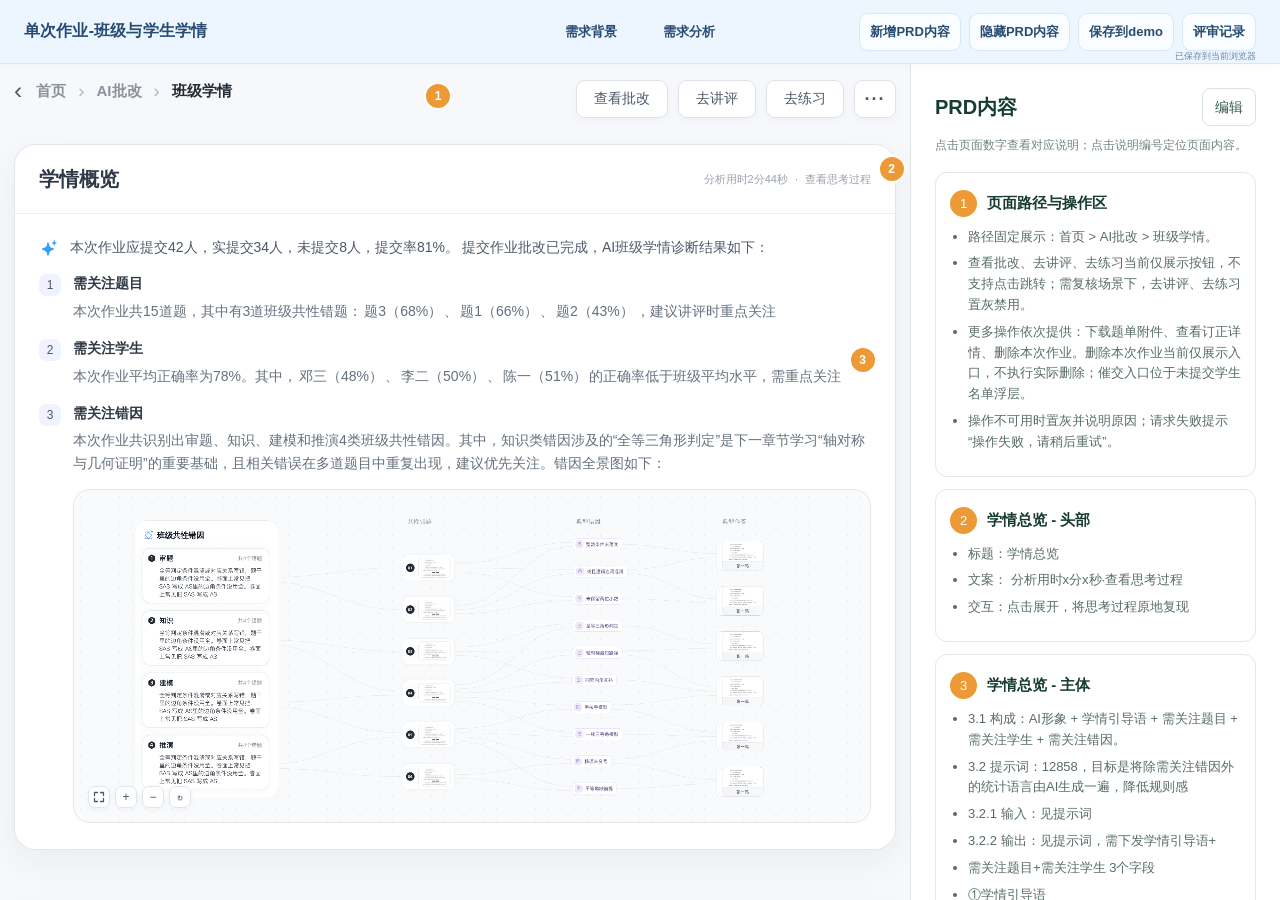
